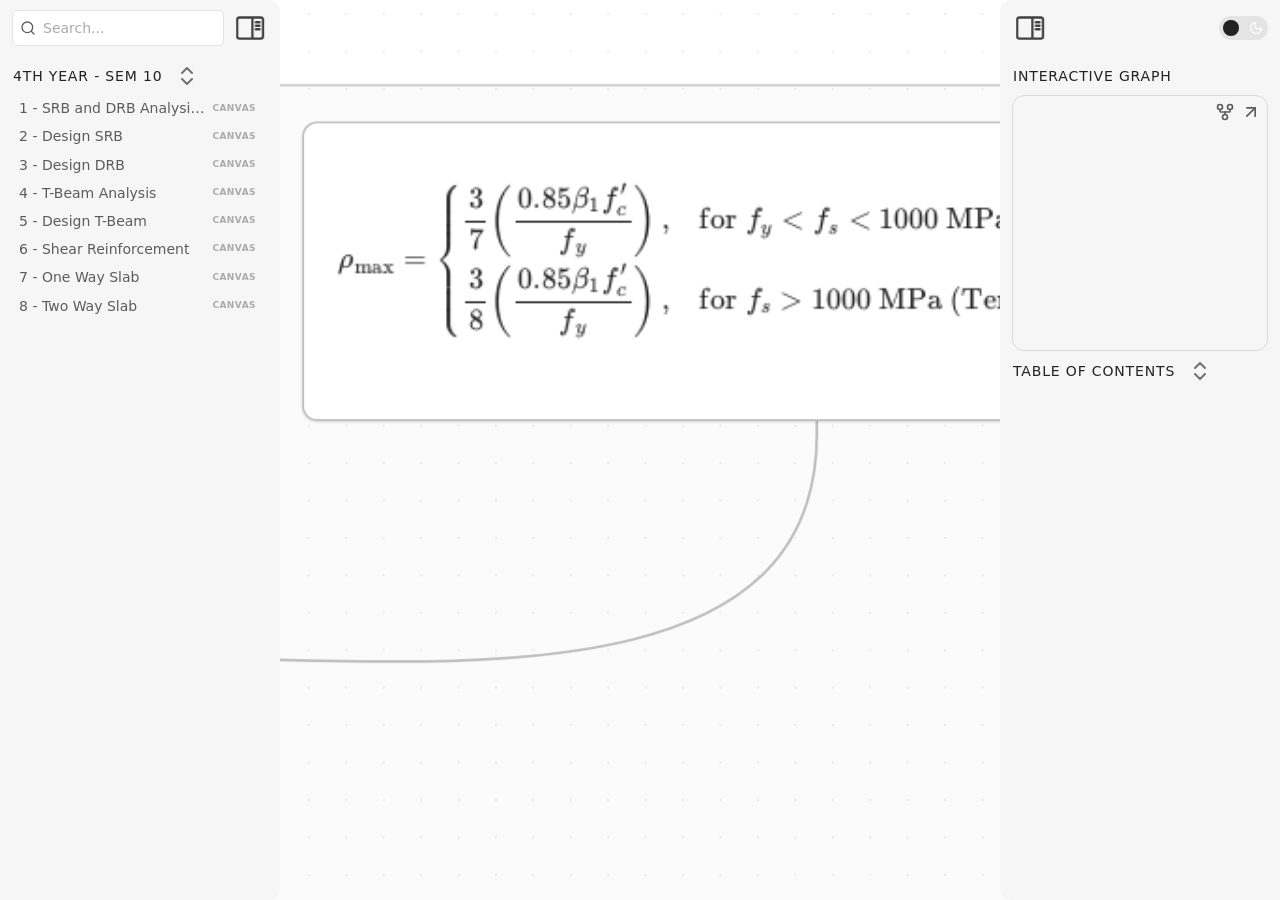
==== 1-srb-and-drb-analysis-flowchart.html @ 8697eff2 "Add files via upload" ====
<!DOCTYPE html> <html lang="en"><head>
<title>1 - SRB and DRB Analysis Flowchart</title>
<base href=".">
<meta name="pathname" content="1-srb-and-drb-analysis-flowchart.html">
<meta name="description" content="4th year - Sem 10 - 1 - SRB and DRB Analysis Flowchart">
<meta property="og:title" content="1 - SRB and DRB Analysis Flowchart">
<meta property="og:description" content="4th year - Sem 10 - 1 - SRB and DRB Analysis Flowchart">
<meta property="og:type" content="website">
<meta property="og:url" content="1-srb-and-drb-analysis-flowchart.html">
<meta property="og:image" content="undefined">
<meta charset="UTF-8"><meta property="og:site_name" content="4th year - Sem 10"><meta name="viewport" content="width=device-width, initial-scale=1.0, user-scalable=yes, minimum-scale=1.0, maximum-scale=5.0"><link rel="alternate" type="application/rss+xml" title="RSS Feed" href="site-lib/rss.xml"><script async="" id="webpage-script" src="site-lib/scripts/webpage.js" onload="this.onload=null;this.setAttribute(&quot;loaded&quot;, &quot;true&quot;)"></script><script async="" id="graph-wasm-script" src="site-lib/scripts/graph-wasm.js" onload="this.onload=null;this.setAttribute(&quot;loaded&quot;, &quot;true&quot;)"></script><script async="" id="graph-render-worker-script" src="site-lib/scripts/graph-render-worker.js" onload="this.onload=null;this.setAttribute(&quot;loaded&quot;, &quot;true&quot;)"></script><link rel="icon" href="site-lib/media/favicon.png"><link rel="preload" href="site-lib/styles/snippets.css" as="style" onload="this.onload=null;this.rel='stylesheet'"><noscript><link rel="stylesheet" href="site-lib/styles/snippets.css"></noscript><link rel="stylesheet" href="site-lib/styles/obsidian.css"><link rel="preload" href="site-lib/styles/global-variable-styles.css" as="style" onload="this.onload=null;this.rel='stylesheet'"><noscript><link rel="stylesheet" href="site-lib/styles/global-variable-styles.css"></noscript><link rel="preload" href="site-lib/styles/main-styles.css" as="style" onload="this.onload=null;this.rel='stylesheet'"><noscript><link rel="stylesheet" href="site-lib/styles/main-styles.css"></noscript><style>body{--line-width:40em;--line-width-adaptive:40em;--file-line-width:40em;--sidebar-width:min(20em, 80vw);--collapse-arrow-size:11px;--tree-vertical-spacing:1.3em;--sidebar-margin:12px}:root{background-color:#202124}.sidebar{height:100%;font-size:14px;z-index:10;min-width:calc(var(--sidebar-width) + var(--divider-width-hover));max-width:calc(var(--sidebar-width) + var(--divider-width-hover));position:relative;overflow:hidden;overflow:clip;transition:min-width ease-in-out,max-width ease-in-out;transition-duration:.2s;contain:size}#left-sidebar{left:0}#right-sidebar{right:0}.sidebar.is-collapsed{min-width:0;max-width:0}.sidebar.floating{position:absolute}.sidebar .leaf-content{height:100%;min-width:calc(var(--sidebar-width) - var(--divider-width-hover));top:0;padding:var(--sidebar-margin);padding-top:4em;line-height:var(--line-height-tight);background-color:var(--background-secondary);transition:background-color,border-right,border-left,box-shadow;transition-duration:var(--color-fade-speed);transition-timing-function:ease-in-out;position:absolute;display:flex;flex-direction:column}.sidebar:not(.is-collapsed) .leaf-content{min-width:calc(max(100%,var(--sidebar-width)) - 3px);max-width:calc(max(100%,var(--sidebar-width)) - 3px)}#left-sidebar-content{left:0;border-top-right-radius:var(--radius-l);border-bottom-right-radius:var(--radius-l)}#right-sidebar-content{right:0;border-top-left-radius:var(--radius-l);border-bottom-left-radius:var(--radius-l)}.sidebar #left-sidebar-content,.sidebar #right-sidebar-content{contain:none!important;container-type:normal!important;animation:none!important}.sidebar:has(.leaf-content:empty):has(.topbar-content:empty){display:none}.sidebar-topbar{height:calc(2.3em + 2 * var(--sidebar-margin));width:var(--sidebar-width);padding:var(--sidebar-margin);z-index:1;position:fixed;display:flex;align-items:center;transition:width ease-in-out;transition-duration:inherit}.sidebar.is-collapsed .sidebar-topbar{width:calc(2.3em + var(--sidebar-margin) * 2)}.sidebar .sidebar-topbar.is-collapsed{width:0}#left-sidebar .sidebar-topbar{left:0;flex-direction:row;border-top-right-radius:var(--radius-l)}#right-sidebar .sidebar-topbar{right:0;flex-direction:row-reverse;border-top-left-radius:var(--radius-l)}#left-sidebar .topbar-content{margin-right:calc(2.3em + var(--sidebar-margin));flex-direction:row}#right-sidebar .topbar-content{margin-left:calc(2.3em + var(--sidebar-margin));flex-direction:row-reverse}.topbar-content{overflow:hidden visible;overflow:clip visible;width:100%;height:100%;display:flex;align-items:center;transition:inherit}.sidebar.is-collapsed .topbar-content{width:0;transition:inherit}.clickable-icon.sidebar-collapse-icon{background-color:transparent;color:var(--icon-color-focused);padding:2px!important;margin:0!important;height:100%!important;width:2.3em!important;margin-inline:0.14em!important;position:absolute}#left-sidebar .clickable-icon.sidebar-collapse-icon{transform:rotateY(180deg);right:var(--sidebar-margin)}#right-sidebar .clickable-icon.sidebar-collapse-icon{transform:rotateY(180deg);left:var(--sidebar-margin)}.clickable-icon.sidebar-collapse-icon svg.svg-icon{width:100%;height:100%}.feature-title{margin-left:1px;text-transform:uppercase;letter-spacing:.06em;margin-top:.75em;margin-bottom:.75em}.feature-header{display:flex;align-items:center;padding-top:0;font-size:1em;padding-left:0}body.floating-sidebars .sidebar{position:absolute}body{transition:background-color var(--color-fade-speed) ease-in-out}#navbar:not(:empty){display:flex;align-items:center;justify-content:space-between;padding:.5em 1em;width:100%}#main{display:flex;flex-direction:column;height:100%;width:100%;align-items:stretch;justify-content:center}#main-horizontal{display:flex;flex-direction:row;flex-grow:1;width:100%;align-items:stretch;justify-content:center}#center-content{flex-basis:100%;max-width:100%;width:100%;height:100%;display:flex;flex-direction:column;align-items:center;transition:opacity .2s ease-in-out;contain:inline-size}.hide{opacity:0!important;transition:opacity .2s ease-in-out;pointer-events:none}#center-content>.obsidian-document{padding-left:2em;padding-right:1em;margin-bottom:0;width:100%;width:-webkit-fill-available;width:-moz-available;width:fill-available;transition:background-color var(--color-fade-speed) ease-in-out;border-top-right-radius:var(--window-radius,var(--radius-m));border-top-left-radius:var(--window-radius,var(--radius-m));overflow-x:hidden!important;overflow-y:auto!important;display:flex!important;flex-direction:column!important;align-items:center!important;contain:inline-size}body #center-content>.obsidian-document>.markdown-preview-sizer{padding-bottom:80vh;width:100%;max-width:var(--line-width);flex-basis:var(--line-width);transition:background-color var(--color-fade-speed) ease-in-out;contain:inline-size}#center-content>.obsidian-document>div{width:100%!important;transition:background-color var(--color-fade-speed) ease-in-out;contain:inline-size}#center-content>.obsidian-document:not([data-type=markdown]).embed{display:flex;padding:1em;height:100%;width:100%;align-items:center;justify-content:center}#center-content>.obsidian-document:not([data-type=markdown]).embed>*{max-width:100%;max-height:100%;object-fit:contain}:not(h1,h2,h3,h4,h5,h6,li):has(> :is(.math,table)){overflow-x:auto!important}#center-content>.obsidian-document:not([data-type=markdown]){overflow-x:auto;contain:content;padding:0;margin:0;height:100%}.obsidian-document[data-type=attachment]{display:flex;flex-direction:column;align-items:center;justify-content:center;height:100%;width:100%}.obsidian-document[data-type=attachment]>*{outline:0;border:none;box-shadow:none}.obsidian-document[data-type=attachment] :is(img){max-width:90%;max-height:90%;object-fit:contain}.obsidian-document[data-type=attachment]>:is(audio){width:100%;max-width:min(90%,var(--line-width))}.obsidian-document[data-type=attachment]>:is(embed,iframe,video){width:100%;height:100%;max-width:100%;max-height:100%;object-fit:contain}.canvas-wrapper>:is(.header,.footer){z-index:100;position:absolute;display:flex;justify-content:center;flex-direction:column;width:100%;align-items:center}.scroll-highlight{position:absolute;width:100%;height:100%;pointer-events:none;z-index:1000;background-color:hsla(var(--color-accent-hsl),.25);opacity:0;padding:1em;inset:50%;translate:-50% -50%;border-radius:var(--radius-s)}</style><script defer="">async function loadIncludes(){let e=document.querySelectorAll("link[itemprop='include']");for(const t of e){let e=t.getAttribute("href");try{let o="";if(e.startsWith("https:")||e.startsWith("http:")||"file:"!=window.location.protocol){const n=await fetch(e);if(!n.ok){console.log("Could not include file: "+e),t?.remove();continue}o=await n.text()}else{const t=document.getElementById(btoa(encodeURI(e)));if(t){const e=JSON.parse(decodeURI(atob(t.getAttribute("value")??"")));o=e?.data??""}}let n=document.createRange().createContextualFragment(o);t.before(n),t.remove(),console.log("Included text: "+o),console.log("Included file: "+e)}catch(o){t?.remove(),console.log("Could not include file: "+e,o);continue}}}document.addEventListener("DOMContentLoaded",(()=>{loadIncludes()}));let isFileProtocol="file:"==location.protocol;function waitLoadScripts(e,t){let o=e.map((e=>document.getElementById(e+"-script")));!function e(n){let l=o[n],c=n+1;l?(l&&"true"!=l.getAttribute("loaded")||n<o.length&&e(c),n<o.length&&l.addEventListener("load",(()=>e(c)))):n<o.length?e(c):t()}(0)}</script></head><body class="publish css-settings-manager styled-scrollbars show-inline-title show-ribbon is-focused"><script defer="">let theme=localStorage.getItem("theme")||(window.matchMedia("(prefers-color-scheme: dark)").matches?"dark":"light");"dark"==theme?(document.body.classList.add("theme-dark"),document.body.classList.remove("theme-light")):(document.body.classList.add("theme-light"),document.body.classList.remove("theme-dark")),window.innerWidth<480?document.body.classList.add("is-phone"):window.innerWidth<768?document.body.classList.add("is-tablet"):window.innerWidth<1024?document.body.classList.add("is-small-screen"):document.body.classList.add("is-large-screen")</script><div class="parsed-feature-container" style="display: contents;"><link itemprop="include" href="site-lib/html/custom-head-content-content.html"></div><div id="main"><div id="navbar"></div><div id="main-horizontal"><div id="left-content" class="leaf" style="--sidebar-width: var(--sidebar-width-left);"><div id="left-sidebar" class="sidebar"><div class="sidebar-handle"></div><div class="sidebar-topbar"><div class="topbar-content"><div id="search-container"><div id="search-wrapper"><input enterkeyhint="search" type="search" spellcheck="false" placeholder="Search..."><div aria-label="Clear search" id="search-clear-button"></div></div></div></div><div class="clickable-icon sidebar-collapse-icon"><svg xmlns="http://www.w3.org/2000/svg" width="100%" height="100%" viewBox="0 0 24 24" fill="none" stroke="currentColor" stroke-width="3" stroke-linecap="round" stroke-linejoin="round" class="svg-icon"><path d="M21 3H3C1.89543 3 1 3.89543 1 5V19C1 20.1046 1.89543 21 3 21H21C22.1046 21 23 20.1046 23 19V5C23 3.89543 22.1046 3 21 3Z"></path><path d="M10 4V20"></path><path d="M4 7H7"></path><path d="M4 10H7"></path><path d="M4 13H7"></path></svg></div></div><div class="sidebar-content-wrapper"><div id="left-sidebar-content" class="leaf-content"><link itemprop="include" href="site-lib/html/file-tree-content.html"></div></div><script defer="">let ls = document.querySelector("#left-sidebar"); ls.classList.toggle("is-collapsed", window.innerWidth < 768); ls.style.setProperty("--sidebar-width", localStorage.getItem("sidebar-left-width"));</script></div></div><div id="center-content" class="leaf"><div class="view-content obsidian-document" data-type="canvas"><style id="MJX-CHTML-styles">mjx-container[overflow=scroll][display]{overflow:auto clip;min-width:initial!important}mjx-container[overflow=truncate][display]{overflow:hidden clip;min-width:initial!important}mjx-container[display]{display:block;text-align:center;justify-content:center;margin:.7em 0;padding:.3em 2px}mjx-container[display][width=full]{display:flex}mjx-container[justify=left]{text-align:left;justify-content:left}mjx-container[justify=right]{text-align:right;justify-content:right}mjx-container[jax=CHTML]{white-space:nowrap}mjx-mi>mjx-c,mjx-mn>mjx-c,mjx-mo>mjx-c,mjx-ms>mjx-c,mjx-mtext>mjx-c{clip-path:polygon(-1em -2px,calc(100% + 1em) -2px,calc(100% + 1em) calc(100% + 2px),-1em calc(100% + 2px)) padding-box}mjx-stretchy-h{clip-path:polygon(0px -2px,100% -2px,100% calc(100% + 2px),0px calc(100% + 2px)) padding-box;display:inline-block}mjx-stretchy-v{clip-path:polygon(-2px 0px,calc(100% + 2px) 0px,calc(100% + 2px) 100%,-2px 100%) padding-box;display:inline-block;text-align:center}mjx-container [space="1"]{margin-left:.111em}mjx-container [space="2"]{margin-left:.167em}mjx-container [space="3"]{margin-left:.222em}mjx-container [space="4"]{margin-left:.278em}mjx-container [space="5"]{margin-left:.333em}mjx-container [rspace="1"]{margin-right:.111em}mjx-container [rspace="2"]{margin-right:.167em}mjx-container [rspace="3"]{margin-right:.222em}mjx-container [rspace="4"]{margin-right:.278em}mjx-container [rspace="5"]{margin-right:.333em}mjx-container [size="s"]{font-size:70.7%}mjx-container [size=ss]{font-size:50%}mjx-container [size=Tn]{font-size:60%}mjx-container [size=sm]{font-size:85%}mjx-container [size=lg]{font-size:120%}mjx-container [size=Lg]{font-size:144%}mjx-container [size=LG]{font-size:173%}mjx-container [size=hg]{font-size:207%}mjx-container [size=HG]{font-size:249%}mjx-container [width=full]{width:100%}mjx-box{display:inline-block}mjx-block{display:block}mjx-itable{display:inline-table}mjx-row{display:table-row}mjx-row>mjx-base,mjx-row>mjx-cell,mjx-row>mjx-den,mjx-row>mjx-over,mjx-row>mjx-under{display:table-cell}mjx-container [inline-breaks]{display:inline}mjx-container .mjx-selected{outline:black solid 2px}@media (prefers-color-scheme:dark){mjx-container .mjx-selected{outline:rgb(200,200,200) solid 2px}}mjx-mtext{display:inline-block;text-align:left}mjx-mstyle{display:inline-block}mjx-merror{display:inline-block;color:red;background-color:#ff0}mjx-mphantom{visibility:hidden}mjx-container[has-speech=true]{position:relative;cursor:default}mjx-speech{position:absolute;z-index:-1;inset:0px}mjx-speech:focus{outline:0}mjx-container a[data-mjx-href]{color:linktext;cursor:pointer}mjx-container a[data-mjx-href].mjx-visited{color:visitedtext}mjx-container>mjx-help{display:none;position:absolute;top:-.3em;right:-.5em;width:.6em;height:.6em;cursor:pointer}mjx-container[display=true]>mjx-help{position:sticky;bottom:100%;left:0;margin:-.3em -.5em 0 -.1em;right:0;top:initial}mjx-help>svg{stroke:black;width:100%;height:100%}mjx-help>svg>circle{stroke-width:1.5px;cx:9px;cy:9px;r:9px;fill:white}mjx-help>svg>circle:nth-child(2){fill:var(--mjx-bg1-color);r:7px}mjx-help>svg>line{stroke-width:2.5px;stroke-linecap:round}mjx-help:hover>svg>circle:nth-child(2){fill:white}mjx-container.mjx-explorer-active>mjx-help{display:inline-flex;align-items:center}@media (prefers-color-scheme:dark){mjx-help>svg{stroke:rgb(224,224,224)}mjx-help>svg>circle{fill:rgb(64,64,64)}mjx-help>svg>circle:nth-child(2){fill:rgba(132,132,255,0.3)}mjx-help:hover>svg>circle:nth-child(2){stroke:rgb(170,170,170);fill:rgb(64,64,64)}}mjx-math{display:inline-block;text-align:left;line-height:0;text-indent:0;font-style:normal;font-weight:400;font-size:100%;font-size-adjust:none;letter-spacing:normal;overflow-wrap:normal;word-spacing:normal;direction:ltr;padding:1px 0}mjx-container[jax=CHTML][display=true] mjx-math{padding:0}mjx-math[breakable]{display:inline}mjx-container[jax=CHTML] mjx-break{white-space:normal;line-height:0;clip-path:rect(0px 0px 0px 0px);font-family:MJX-BRK!important}mjx-break[size="0"]{letter-spacing:-.999em}mjx-break[size="1"]{letter-spacing:-.889em}mjx-break[size="2"]{letter-spacing:-.833em}mjx-break[size="3"]{letter-spacing:-.778em}mjx-break[size="4"]{letter-spacing:-.722em}mjx-break[size="5"]{letter-spacing:-.667em}mjx-mi{display:inline-block;text-align:left}mjx-c{display:inline-block;width:0;text-align:right}mjx-utext{display:inline-block;padding:.75em 0 .2em}mjx-mo{display:inline-block;text-align:left}mjx-stretchy-h>mjx-beg,mjx-stretchy-h>mjx-end,mjx-stretchy-h>mjx-ext,mjx-stretchy-h>mjx-mid{display:inline-block;width:0;text-align:right}mjx-stretchy-h>mjx-ext{clip-path:polygon(0px -1em,100% -1em,100% calc(100% + 1em),0px calc(100% + 1em)) padding-box;width:100%;border:0 solid transparent;box-sizing:border-box;text-align:left}mjx-stretchy-v>mjx-beg,mjx-stretchy-v>mjx-end,mjx-stretchy-v>mjx-ext,mjx-stretchy-v>mjx-mid{display:block;height:0;margin:0 auto}mjx-stretchy-v>mjx-ext>mjx-spacer{display:block}mjx-stretchy-v>mjx-ext{clip-path:polygon(-1em 0px,calc(100% + 1em) 0px,calc(100% + 1em) 100%,-1em 100%) padding-box;height:100%;border:.1px solid transparent;box-sizing:border-box;white-space:pre}mjx-mark{display:inline-block;height:0}mjx-mn{display:inline-block;text-align:left}mjx-msubsup{display:inline-block;text-align:left}mjx-script{display:inline-block;padding-right:.05em;padding-left:.033em}mjx-script>mjx-spacer{display:block}mjx-msub{display:inline-block;text-align:left}mjx-container[jax=CHTML]>mjx-math.TEX-N[breakable]>*{font-family:MJX-TEX-ZERO,MJX-TEX-N}.TEX-N{font-family:MJX-TEX-ZERO,MJX-TEX-N}.TEX-B{font-family:MJX-TEX-ZERO,MJX-TEX-B}.TEX-I{font-family:MJX-TEX-ZERO,MJX-TEX-I}.TEX-BI{font-family:MJX-TEX-ZERO,MJX-TEX-BI}.TEX-F{font-family:MJX-TEX-ZERO,MJX-TEX-F}.TEX-FB{font-family:MJX-TEX-ZERO,MJX-TEX-FB}.TEX-SS{font-family:MJX-TEX-ZERO,MJX-TEX-SS}.TEX-SSB{font-family:MJX-TEX-ZERO,MJX-TEX-SSB}.TEX-SSI{font-family:MJX-TEX-ZERO,MJX-TEX-SSI}.TEX-M{font-family:MJX-TEX-ZERO,MJX-TEX-M}.TEX-SO{font-family:MJX-TEX-ZERO,MJX-TEX-SO}.TEX-LO{font-family:MJX-TEX-ZERO,MJX-TEX-LO}.TEX-C{font-family:MJX-TEX-ZERO,MJX-TEX-C}.TEX-CB{font-family:MJX-TEX-ZERO,MJX-TEX-CB}.TEX-OS{font-family:MJX-TEX-ZERO,MJX-TEX-OS}.TEX-OB{font-family:MJX-TEX-ZERO,MJX-TEX-OB}.TEX-MI{font-family:MJX-TEX-ZERO,MJX-TEX-MI}.TEX-V{font-family:MJX-TEX-ZERO,MJX-TEX-V}.TEX-S3{font-family:MJX-TEX-ZERO,MJX-TEX-S3}.TEX-S4{font-family:MJX-TEX-ZERO,MJX-TEX-S4}.MHC-M{font-family:MJX-TEX-ZERO,MJX-MHC-M}.MHC-N{font-family:MJX-TEX-ZERO,MJX-MHC-N}@font-face{font-family:MJX-MHC-M;src:url("site-lib/fonts/mjx-mhc-m.woff2") format("woff2")}@font-face{font-family:MJX-MHC-N;src:url("site-lib/fonts/mjx-mhc-n.woff2") format("woff2")}@font-face{font-family:MJX-TEX-ZERO;src:url("site-lib/fonts/mjx-tex-zero.woff2") format("woff2")}@font-face{font-family:MJX-BRK;src:url("site-lib/fonts/mjx-tex-brk.woff2") format("woff2")}@font-face{font-family:MJX-TEX-N;src:url("site-lib/fonts/mjx-tex-n.woff2") format("woff2")}@font-face{font-family:MJX-TEX-B;src:url("site-lib/fonts/mjx-tex-b.woff2") format("woff2")}@font-face{font-family:MJX-TEX-I;src:url("site-lib/fonts/mjx-tex-i.woff2") format("woff2")}@font-face{font-family:MJX-TEX-BI;src:url("site-lib/fonts/mjx-tex-bi.woff2") format("woff2")}@font-face{font-family:MJX-TEX-F;src:url("site-lib/fonts/mjx-tex-f.woff2") format("woff2")}@font-face{font-family:MJX-TEX-FB;src:url("site-lib/fonts/mjx-tex-fb.woff2") format("woff2")}@font-face{font-family:MJX-TEX-SS;src:url("site-lib/fonts/mjx-tex-ss.woff2") format("woff2")}@font-face{font-family:MJX-TEX-SSB;src:url("site-lib/fonts/mjx-tex-ssb.woff2") format("woff2")}@font-face{font-family:MJX-TEX-SSI;src:url("site-lib/fonts/mjx-tex-ssi.woff2") format("woff2")}@font-face{font-family:MJX-TEX-M;src:url("site-lib/fonts/mjx-tex-m.woff2") format("woff2")}@font-face{font-family:MJX-TEX-SO;src:url("site-lib/fonts/mjx-tex-so.woff2") format("woff2")}@font-face{font-family:MJX-TEX-LO;src:url("site-lib/fonts/mjx-tex-lo.woff2") format("woff2")}@font-face{font-family:MJX-TEX-C;src:url("site-lib/fonts/mjx-tex-c.woff2") format("woff2")}@font-face{font-family:MJX-TEX-CB;src:url("site-lib/fonts/mjx-tex-cb.woff2") format("woff2")}@font-face{font-family:MJX-TEX-OS;src:url("site-lib/fonts/mjx-tex-os.woff2") format("woff2")}@font-face{font-family:MJX-TEX-OB;src:url("site-lib/fonts/mjx-tex-ob.woff2") format("woff2")}@font-face{font-family:MJX-TEX-MI;src:url("site-lib/fonts/mjx-tex-mi.woff2") format("woff2")}@font-face{font-family:MJX-TEX-V;src:url("site-lib/fonts/mjx-tex-v.woff2") format("woff2")}@font-face{font-family:MJX-TEX-S3;src:url("site-lib/fonts/mjx-tex-s3.woff2") format("woff2")}@font-face{font-family:MJX-TEX-S4;src:url("site-lib/fonts/mjx-tex-s4.woff2") format("woff2")}mjx-c.mjx-c1D44E{padding:.441em .529em .01em 0}mjx-c.mjx-c3D{padding:.367em .778em 0 0}mjx-c.mjx-c34{padding:.677em .5em 0 0}mjx-c.mjx-c2E{padding:.12em .278em 0 0}mjx-c.mjx-c35{padding:.666em .5em .022em 0}mjx-c.mjx-cA0{padding:0 .25em 0 0}mjx-c.mjx-c6D{padding:.442em .833em 0 0}mjx-c.mjx-c1D44F{padding:.694em .429em .011em 0}mjx-c.mjx-c36{padding:.666em .5em .022em 0}mjx-c.mjx-c39{padding:.666em .5em .022em 0}mjx-c.mjx-c210E{padding:.694em .576em .011em 0}mjx-c.mjx-c31{padding:.666em .5em 0 0}mjx-c.mjx-c32{padding:.666em .5em 0 0}mjx-c.mjx-c1D453{padding:.705em .55em .205em 0}mjx-c.mjx-c2032{padding:.56em .275em 0 0}mjx-c.mjx-c1D450{padding:.442em .433em .011em 0}mjx-c.mjx-c30{padding:.666em .5em .022em 0}mjx-c.mjx-c4D{padding:.683em .917em 0 0}mjx-c.mjx-c50{padding:.683em .681em 0 0}mjx-c.mjx-c61{padding:.448em .5em .011em 0}mjx-c.mjx-c1D466{padding:.442em .496em .205em 0}mjx-c.mjx-c33{padding:.665em .5em .022em 0}mjx-c.mjx-c1D451{padding:.694em .523em .01em 0}mjx-c.mjx-c1D437{padding:.683em .828em 0 0}mjx-c.mjx-c1D43F{padding:.683em .681em 0 0}mjx-c.mjx-c38{padding:.666em .5em .022em 0}mjx-c.mjx-c6B{padding:.694em .528em 0 0}mjx-mfrac{display:inline-block;text-align:left}mjx-frac{display:inline-block;vertical-align:.17em;padding:0 .22em}mjx-frac[type="d"]{vertical-align:.04em}mjx-frac[delims]{padding:0 .1em}mjx-frac[atop]{padding:0 .12em}mjx-frac[atop][delims]{padding:0}mjx-dtable{display:inline-table;width:100%}mjx-dtable>mjx-line,mjx-dtable>mjx-row{font-size:2000%}mjx-dbox{display:block;font-size:5%}mjx-num{display:block;text-align:center}mjx-den{display:block;text-align:center}mjx-mfrac[bevelled]>mjx-num{display:inline-block}mjx-mfrac[bevelled]>mjx-den{display:inline-block}mjx-den[align=right],mjx-num[align=right]{text-align:right}mjx-den[align=left],mjx-num[align=left]{text-align:left}mjx-nstrut{display:inline-block;height:.054em;width:0;vertical-align:-.054em}mjx-nstrut[type="d"]{height:.217em;vertical-align:-.217em}mjx-dstrut{display:inline-block;height:.505em;width:0}mjx-dstrut[type="d"]{height:.726em}mjx-line{display:block;box-sizing:border-box;min-height:1px;height:.06em;border-top:.075em solid;margin:.06em -.1em;overflow:hidden}mjx-line[type="d"]{margin:.18em -.1em}mjx-texatom{display:inline-block;text-align:left}mjx-mrow{display:inline-block;text-align:left}mjx-linestack,mjx-mrow[break-top]{display:inline-table;width:100%}mjx-linestack[break-align=bottom],mjx-mrow[break-top][break-align=bottom]{display:inline-block}mjx-linestack[break-align=middle],mjx-mrow[break-top][break-align=middle]{vertical-align:middle}mjx-linestack[break-align=center],mjx-mrow[break-top][break-align=center]{vertical-align:middle}mjx-linestack[breakable]{display:inline}mjx-linestack[breakable]>mjx-linebox{display:inline}mjx-linestack[breakable]>mjx-linebox::before{white-space:pre;content:"\a "}mjx-linestack[breakable]>mjx-linebox::after{white-space:normal;content:" ";letter-spacing:-.999em;font-family:MJX-BRK}mjx-linestack[breakable]>mjx-linebox:first-of-type::before{display:none}mjx-linestack[breakable]>mjx-linebox:last-of-type::after{display:none}mjx-linebox{display:block}mjx-linebox[align=left]{text-align:left}mjx-linebox[align=center]{text-align:center}mjx-linebox[align=right]{text-align:right}mjx-linestrut{display:inline-block;height:1em;vertical-align:-.25em}mjx-mtable{display:inline-block;text-align:center;vertical-align:.25em;position:relative;box-sizing:border-box;border-spacing:0px;border-collapse:collapse}mjx-mstyle[size="s"] mjx-mtable{vertical-align:.354em}mjx-labels{position:absolute;left:0;top:0}mjx-table{display:inline-block;vertical-align:-.5ex;box-sizing:border-box}mjx-table>mjx-itable{vertical-align:middle;text-align:left;box-sizing:border-box}mjx-labels>mjx-itable{position:absolute;top:0}mjx-mtable[justify=left]{text-align:left}mjx-mtable[justify=right]{text-align:right}mjx-mtable[justify=left][side=left]{padding-right:0!important}mjx-mtable[justify=left][side=right]{padding-left:0!important}mjx-mtable[justify=right][side=left]{padding-right:0!important}mjx-mtable[justify=right][side=right]{padding-left:0!important}mjx-mtable[align]{vertical-align:baseline}mjx-mtable[align=top]>mjx-table{vertical-align:top}mjx-mtable[align=bottom]>mjx-table{vertical-align:bottom}mjx-mtable[side=right] mjx-labels{min-width:100%}mjx-mtr{display:table-row;text-align:left}mjx-mtr[rowalign=top]>mjx-mtd{vertical-align:top}mjx-mtr[rowalign=center]>mjx-mtd{vertical-align:middle}mjx-mtr[rowalign=bottom]>mjx-mtd{vertical-align:bottom}mjx-mtr[rowalign=baseline]>mjx-mtd{vertical-align:baseline}mjx-mtr[rowalign=axis]>mjx-mtd{vertical-align:.25em}mjx-mtd{display:table-cell;text-align:center;padding:.215em .4em}mjx-mtd:first-child{padding-left:0}mjx-mtd:last-child{padding-right:0}mjx-mtable>*>mjx-itable>:first-child>mjx-mtd{padding-top:0}mjx-mtable>*>mjx-itable>:last-child>mjx-mtd{padding-bottom:0}mjx-tstrut{display:inline-block;height:1em;vertical-align:-.25em}mjx-labels[align=left]>mjx-mtr>mjx-mtd{text-align:left}mjx-labels[align=right]>mjx-mtr>mjx-mtd{text-align:right}mjx-mtd[extra]{padding:0}mjx-mtd[rowalign=top]{vertical-align:top}mjx-mtd[rowalign=center]{vertical-align:middle}mjx-mtd[rowalign=bottom]{vertical-align:bottom}mjx-mtd[rowalign=baseline]{vertical-align:baseline}mjx-mtd[rowalign=axis]{vertical-align:.25em}mjx-msup{display:inline-block;text-align:left}mjx-msqrt{display:inline-block;text-align:left}mjx-root{display:inline-block;white-space:nowrap}mjx-surd{display:inline-block;vertical-align:top}mjx-sqrt{display:inline-block;padding-top:.075em}mjx-sqrt>mjx-box{border-top:.075em solid;padding-left:.03em;margin-left:-.03em}mjx-sqrt.mjx-tall>mjx-box{padding-left:.3em;margin-left:-.3em}mjx-stretchy-v.mjx-c7B>mjx-beg{width:.889em;margin:.899em auto -.899em}mjx-stretchy-v.mjx-c7B>mjx-ext>mjx-spacer{margin-top:.115em}mjx-stretchy-v.mjx-c7B>mjx-ext{width:.889em;line-height:.264em}mjx-stretchy-v.mjx-c7B>mjx-end{width:.889em;margin:-.899em auto .899em}mjx-stretchy-v.mjx-c7B>mjx-mid{width:.889em;margin:.25em auto -.25em}mjx-stretchy-v.mjx-c7B>mjx-ext:first-of-type{height:50%;border-width:.894em 0 .895em}mjx-stretchy-v.mjx-c7B>mjx-ext:last-of-type{height:50%;border-width:.895em 0 .879em}mjx-c.mjx-c1D446{padding:.705em .645em .022em 0}mjx-c.mjx-c1D434{padding:.716em .75em 0 0}mjx-c.mjx-c1D460{padding:.442em .469em .01em 0}mjx-c.mjx-c1D70B{padding:.431em .573em .011em 0}mjx-c.mjx-c78{padding:.431em .528em 0 0}mjx-c.mjx-c76{padding:.431em .528em .011em 0}mjx-c.mjx-c73{padding:.448em .394em .011em 0}mjx-c.mjx-c1D70C{padding:.442em .517em .216em 0}mjx-c.mjx-c2212{padding:.583em .778em .082em 0}mjx-c.mjx-c1D440{padding:.683em 1.051em 0 0}mjx-c.mjx-c1D462{padding:.442em .572em .011em 0}mjx-c.mjx-c1D719{padding:.694em .596em .205em 0}mjx-c.mjx-c1D445{padding:.683em .759em .021em 0}mjx-c.mjx-c22C5{padding:.31em .278em 0 0}mjx-c.mjx-c63{padding:.448em .444em .011em 0}mjx-c.mjx-c74{padding:.615em .389em .01em 0}mjx-c.mjx-c28.TEX-S3{padding:1.45em .736em .949em 0}mjx-c.mjx-c37{padding:.676em .5em .022em 0}mjx-c.mjx-c29.TEX-S3{padding:1.45em .736em .949em 0}mjx-c.mjx-c69{padding:.669em .278em 0 0}mjx-c.mjx-c6E{padding:.442em .556em 0 0}mjx-c.mjx-c2C{padding:.121em .278em .194em 0}mjx-c.mjx-c66{padding:.705em .372em 0 0}mjx-c.mjx-c3C{padding:.54em .778em .04em 0}mjx-c.mjx-c2264{padding:.636em .778em .138em 0}mjx-c.mjx-c4F{padding:.705em .778em .022em 0}mjx-c.mjx-c65{padding:.448em .444em .011em 0}mjx-c.mjx-c72{padding:.442em .392em 0 0}mjx-c.mjx-c2D{padding:.252em .333em 0 0}mjx-c.mjx-c6F{padding:.448em .5em .01em 0}mjx-c.mjx-c64{padding:.694em .556em .011em 0}mjx-c.mjx-c20{padding:0 .25em 0 0}mjx-c.mjx-c28{padding:.75em .389em .25em 0}mjx-c.mjx-c52{padding:.683em .736em .022em 0}mjx-c.mjx-c67{padding:.453em .5em .206em 0}mjx-c.mjx-c29{padding:.75em .389em .25em 0}mjx-c.mjx-c3E{padding:.54em .778em .04em 0}mjx-c.mjx-c5B.TEX-S4{padding:1.75em .583em 1.249em 0}mjx-c.mjx-c221A.TEX-S4{padding:1.75em 1.02em 1.25em 0}mjx-c.mjx-c5D.TEX-S4{padding:1.75em .583em 1.249em 0}mjx-c.mjx-c1D6FF{padding:.717em .451em .01em 0}mjx-c.mjx-c6C{padding:.694em .278em 0 0}mjx-c.mjx-c394{padding:.716em .833em 0 0}mjx-c.mjx-c1D438{padding:.68em .764em 0 0}mjx-c.mjx-c1D43C{padding:.683em .504em 0 0}mjx-c.mjx-c221A.TEX-SO{padding:.85em 1.02em .35em 0}mjx-c.mjx-c1D454{padding:.442em .48em .205em 0}mjx-c.mjx-c2B{padding:.583em .778em .082em 0}mjx-c.mjx-c1D436{padding:.705em .76em .022em 0}mjx-c.mjx-c1D44A{padding:.683em 1.048em .022em 0}mjx-c.mjx-c1D6FE{padding:.441em .543em .216em 0}mjx-c.mjx-c55{padding:.683em .75em .022em 0}mjx-c.mjx-c54{padding:.677em .722em 0 0}mjx-c.mjx-c79{padding:.431em .528em .204em 0}mjx-c.mjx-c70{padding:.442em .556em .194em 0}mjx-c.mjx-c62{padding:.694em .556em .011em 0}mjx-c.mjx-c4E{padding:.683em .75em 0 0}mjx-c.mjx-c53{padding:.705em .556em .022em 0}mjx-c.mjx-c43{padding:.705em .722em .021em 0}mjx-c.mjx-c1D45A{padding:.442em .878em .011em 0}mjx-c.mjx-c1D459{padding:.694em .298em .011em 0}mjx-c.mjx-c2234{padding:.471em .667em .082em 0}mjx-c.mjx-c1D447{padding:.677em .717em 0 0}mjx-c.mjx-c1D442{padding:.704em .763em .022em 0}mjx-c.mjx-c1D456{padding:.661em .345em .011em 0}mjx-c.mjx-c1D45B{padding:.442em .6em .011em 0}mjx-mspace{display:inline-block;text-align:left}mjx-c.mjx-c1D464{padding:.443em .716em .011em 0}mjx-c.mjx-c1D452{padding:.442em .466em .011em 0}mjx-c.mjx-cD7{padding:.491em .778em 0 0}mjx-c.mjx-c2F{padding:.75em .5em .25em 0}mjx-c.mjx-c75{padding:.442em .556em .011em 0}mjx-c.mjx-c5B{padding:.75em .278em .25em 0}mjx-c.mjx-c5D{padding:.75em .278em .25em 0}mjx-c.mjx-c2113{padding:.705em .417em .02em 0}mjx-c.mjx-c2260{padding:.716em .778em .215em 0}mjx-c.mjx-c5B.TEX-S3{padding:1.45em .528em .949em 0}mjx-c.mjx-c1D6FD{padding:.705em .573em .194em 0}mjx-c.mjx-c5D.TEX-S3{padding:1.45em .528em .949em 0}mjx-c.mjx-c49{padding:.683em .361em 0 0}mjx-c.mjx-c41{padding:.716em .75em 0 0}mjx-c.mjx-c3A{padding:.43em .278em 0 0}mjx-c.mjx-c1D461{padding:.626em .361em .011em 0}mjx-c.mjx-c1D435{padding:.683em .759em 0 0}mjx-c.mjx-c2192{padding:.511em 1em .011em 0}mjx-c.mjx-c2265{padding:.636em .778em .138em 0}mjx-c.mjx-c1D45F{padding:.442em .451em .011em 0}mjx-c.mjx-c1D45E{padding:.442em .46em .194em 0}mjx-c.mjx-c28.TEX-LO{padding:1.15em .597em .649em 0}mjx-c.mjx-c29.TEX-LO{padding:1.15em .597em .649em 0}mjx-c.mjx-c1D465{padding:.442em .572em .011em 0}mjx-c.mjx-c7B.TEX-S3{padding:1.45em .75em .949em 0}mjx-c.mjx-c1D439{padding:.68em .749em 0 0}mjx-c.mjx-c1D463{padding:.443em .485em .011em 0}mjx-c.mjx-c1D449{padding:.683em .769em .022em 0}mjx-c.mjx-c28.TEX-S4{padding:1.75em .792em 1.249em 0}mjx-c.mjx-c29.TEX-S4{padding:1.75em .792em 1.249em 0}mjx-c.mjx-c1D441{padding:.683em .888em 0 0}mjx-c.mjx-c71{padding:.442em .535em .194em 0}mjx-c.mjx-c27F9{padding:.525em 1.638em .024em 0}mjx-c.mjx-c1D402{padding:.698em .831em .011em 0}mjx-c.mjx-c1D41A{padding:.453em .559em .006em 0}mjx-c.mjx-c1D42C{padding:.453em .454em .006em 0}mjx-c.mjx-c1D41E{padding:.452em .527em .006em 0}mjx-c.mjx-c20{padding:0 .25em 0 0}mjx-c.mjx-c1D7CF{padding:.655em .575em 0 0}mjx-c.mjx-c3A.TEX-B{padding:.444em .319em 0 0}mjx-c.mjx-c1D405{padding:.68em .724em 0 0}mjx-c.mjx-c1D425{padding:.694em .319em 0 0}mjx-c.mjx-c1D413{padding:.675em .8em 0 0}mjx-c.mjx-c2D.TEX-B{padding:.278em .383em 0 0}mjx-c.mjx-c1D401{padding:.686em .818em 0 0}mjx-c.mjx-c1D426{padding:.45em .958em 0 0}mjx-c.mjx-c1D7D0{padding:.654em .575em 0 0}mjx-c.mjx-c1D42B{padding:.45em .474em 0 0}mjx-c.mjx-c1D42E{padding:.45em .639em .006em 0}mjx-c.mjx-c77{padding:.431em .722em .011em 0}mjx-c.mjx-c45{padding:.68em .681em 0 0}mjx-c.mjx-c46.TEX-MI[noic]{padding-right:.653em}mjx-c.mjx-c46.TEX-MI{padding:.68em .731em 0 0}mjx-c.mjx-c41.TEX-MI{padding:.716em .743em 0 0}mjx-c.mjx-c4C.TEX-MI[noic]{padding-right:.627em}mjx-c.mjx-c4C.TEX-MI{padding:.683em .628em 0 0}mjx-c.mjx-c53.TEX-MI[noic]{padding-right:.562em}mjx-c.mjx-c53.TEX-MI{padding:.705em .633em .022em 0}mjx-c.mjx-c45.TEX-MI[noic]{padding-right:.678em}mjx-c.mjx-c45.TEX-MI{padding:.68em .743em 0 0}mjx-c.mjx-c54.TEX-MI[noic]{padding-right:.716em}mjx-c.mjx-c54.TEX-MI{padding:.677em .817em 0 0}mjx-c.mjx-c2D.TEX-I{padding:.251em .358em 0 0}mjx-c.mjx-c42.TEX-MI[noic]{padding-right:.704em}mjx-c.mjx-c42.TEX-MI{padding:.683em .732em 0 0}mjx-c.mjx-c4D.TEX-MI[noic]{padding-right:.897em}mjx-c.mjx-c4D.TEX-MI{padding:.683em 1.01em 0 0}mjx-c.mjx-c1D427{padding:.45em .639em 0 0}mjx-c.mjx-c1D422{padding:.695em .319em 0 0}mjx-c.mjx-c1D428{padding:.452em .575em .005em 0}mjx-c.mjx-c1D412{padding:.699em .639em .013em 0}mjx-c.mjx-c1D42D{padding:.635em .447em .005em 0}mjx-c.mjx-c1D418{padding:.686em .869em 0 0}mjx-c.mjx-c1D41D{padding:.694em .639em .006em 0}mjx-c.mjx-c1D403{padding:.686em .882em 0 0}mjx-c.mjx-c1D40D{padding:.686em .9em 0 0}mjx-c.mjx-c1D429{padding:.45em .639em .194em 0}mjx-c.mjx-c1D45C{padding:.441em .485em .011em 0}mjx-mover{display:inline-block;text-align:left}mjx-mover:not([limits=false]){padding-top:.1em}mjx-mover:not([limits=false])>mjx-base,mjx-mover:not([limits=false])>mjx-over{display:block;text-align:left}mjx-c.mjx-c22{padding:.694em .5em 0 0}mjx-c.mjx-c68{padding:.694em .556em 0 0}mjx-c.mjx-cAF{padding:.59em .5em 0 0}mjx-c.mjx-c5B.TEX-LO{padding:1.15em .472em .649em 0}mjx-c.mjx-c5D.TEX-LO{padding:1.15em .472em .649em 0}</style><div class="canvas-wrapper node-insert-event" tabindex="-1" data-ignore-swipe="true" style="--zoom-multiplier: 2.1886425587564546;"><svg class="canvas-background"><pattern id="357faa8df93a31ce" patternUnits="userSpaceOnUse" x="457.6919953028672" y="312.5889682617347" width="16.700916593273966" height="16.700916593273966"><circle cx="0.7" cy="0.7" r="0.7"></circle></pattern><rect x="0" y="0" width="100%" height="100%" fill="url(#357faa8df93a31ce)"></rect></svg><div class="canvas-card-menu" style="z-index: 188;"><div class="canvas-card-menu-button mod-draggable" aria-label="Drag to add card" data-tooltip-position="top"><svg xmlns="http://www.w3.org/2000/svg" width="24" height="24" viewBox="0 0 24 24" fill="none" stroke="currentColor" stroke-width="2" stroke-linecap="round" stroke-linejoin="round" class="svg-icon lucide-sticky-note"><path d="M21 9a2.4 2.4 0 0 0-.706-1.706l-3.588-3.588A2.4 2.4 0 0 0 15 3H5a2 2 0 0 0-2 2v14a2 2 0 0 0 2 2h14a2 2 0 0 0 2-2z"></path><path d="M15 3v5a1 1 0 0 0 1 1h5"></path></svg></div><div class="canvas-card-menu-button mod-draggable" aria-label="Drag to add note from vault" data-tooltip-position="top"><svg xmlns="http://www.w3.org/2000/svg" width="24" height="24" viewBox="0 0 24 24" fill="none" stroke="currentColor" stroke-width="2" stroke-linecap="round" stroke-linejoin="round" class="svg-icon lucide-file-text"><path d="M6 22a2 2 0 0 1-2-2V4a2 2 0 0 1 2-2h8a2.4 2.4 0 0 1 1.704.706l3.588 3.588A2.4 2.4 0 0 1 20 8v12a2 2 0 0 1-2 2z"></path><path d="M14 2v5a1 1 0 0 0 1 1h5"></path><path d="M10 9H8"></path><path d="M16 13H8"></path><path d="M16 17H8"></path></svg></div><div class="canvas-card-menu-button mod-draggable" aria-label="Drag to add media from vault" data-tooltip-position="top"><svg xmlns="http://www.w3.org/2000/svg" width="24" height="24" viewBox="0 0 24 24" fill="none" stroke="currentColor" stroke-width="2" stroke-linecap="round" stroke-linejoin="round" class="svg-icon lucide-file-image"><path d="M6 22a2 2 0 0 1-2-2V4a2 2 0 0 1 2-2h8a2.4 2.4 0 0 1 1.704.706l3.588 3.588A2.4 2.4 0 0 1 20 8v12a2 2 0 0 1-2 2z"></path><path d="M14 2v5a1 1 0 0 0 1 1h5"></path><circle cx="10" cy="12" r="2"></circle><path d="m20 17-1.296-1.296a2.41 2.41 0 0 0-3.408 0L9 22"></path></svg></div></div><div class="canvas-controls" style="z-index: 188;"><div class="canvas-control-group mod-raised"><div class="canvas-control-item" aria-label="Canvas settings" data-tooltip-position="left"><svg xmlns="http://www.w3.org/2000/svg" width="24" height="24" viewBox="0 0 24 24" fill="none" stroke="currentColor" stroke-width="2" stroke-linecap="round" stroke-linejoin="round" class="svg-icon lucide-settings"><path d="M9.671 4.136a2.34 2.34 0 0 1 4.659 0 2.34 2.34 0 0 0 3.319 1.915 2.34 2.34 0 0 1 2.33 4.033 2.34 2.34 0 0 0 0 3.831 2.34 2.34 0 0 1-2.33 4.033 2.34 2.34 0 0 0-3.319 1.915 2.34 2.34 0 0 1-4.659 0 2.34 2.34 0 0 0-3.32-1.915 2.34 2.34 0 0 1-2.33-4.033 2.34 2.34 0 0 0 0-3.831A2.34 2.34 0 0 1 6.35 6.051a2.34 2.34 0 0 0 3.319-1.915"></path><circle cx="12" cy="12" r="3"></circle></svg></div></div><div class="canvas-control-group mod-raised"><div class="canvas-control-item" aria-label="Zoom in" data-tooltip-position="left"><svg xmlns="http://www.w3.org/2000/svg" width="24" height="24" viewBox="0 0 24 24" fill="none" stroke="currentColor" stroke-width="2" stroke-linecap="round" stroke-linejoin="round" class="svg-icon lucide-plus"><path d="M5 12h14"></path><path d="M12 5v14"></path></svg></div><div class="canvas-control-item" aria-label="Reset zoom" data-tooltip-position="left"><svg xmlns="http://www.w3.org/2000/svg" width="24" height="24" viewBox="0 0 24 24" fill="none" stroke="currentColor" stroke-width="2" stroke-linecap="round" stroke-linejoin="round" class="svg-icon lucide-rotate-cw"><path d="M21 12a9 9 0 1 1-9-9c2.52 0 4.93 1 6.74 2.74L21 8"></path><path d="M21 3v5h-5"></path></svg></div><div class="canvas-control-item" aria-label="Zoom to fit
(Shift + 1)" data-tooltip-position="left"><svg xmlns="http://www.w3.org/2000/svg" width="24" height="24" viewBox="0 0 24 24" fill="none" stroke="currentColor" stroke-width="2" stroke-linecap="round" stroke-linejoin="round" class="svg-icon lucide-maximize"><path d="M8 3H5a2 2 0 0 0-2 2v3"></path><path d="M21 8V5a2 2 0 0 0-2-2h-3"></path><path d="M3 16v3a2 2 0 0 0 2 2h3"></path><path d="M16 21h3a2 2 0 0 0 2-2v-3"></path></svg></div><div class="canvas-control-item" aria-label="Zoom out" data-tooltip-position="left"><svg xmlns="http://www.w3.org/2000/svg" width="24" height="24" viewBox="0 0 24 24" fill="none" stroke="currentColor" stroke-width="2" stroke-linecap="round" stroke-linejoin="round" class="svg-icon lucide-minus"><path d="M5 12h14"></path></svg></div></div><div class="canvas-control-group mod-raised"><div class="canvas-control-item is-disabled" aria-label="Undo" data-tooltip-position="left"><svg xmlns="http://www.w3.org/2000/svg" width="24" height="24" viewBox="0 0 24 24" fill="none" stroke="currentColor" stroke-width="2" stroke-linecap="round" stroke-linejoin="round" class="svg-icon lucide-undo-2"><path d="M9 14 4 9l5-5"></path><path d="M4 9h10.5a5.5 5.5 0 0 1 5.5 5.5a5.5 5.5 0 0 1-5.5 5.5H11"></path></svg></div><div class="canvas-control-item is-disabled" aria-label="Redo" data-tooltip-position="left"><svg xmlns="http://www.w3.org/2000/svg" width="24" height="24" viewBox="0 0 24 24" fill="none" stroke="currentColor" stroke-width="2" stroke-linecap="round" stroke-linejoin="round" class="svg-icon lucide-redo-2"><path d="m15 14 5-5-5-5"></path><path d="M20 9H9.5A5.5 5.5 0 0 0 4 14.5A5.5 5.5 0 0 0 9.5 20H13"></path></svg></div></div><div class="canvas-control-group mod-raised"><div class="canvas-control-item" aria-label="Canvas help" data-tooltip-position="left"><svg xmlns="http://www.w3.org/2000/svg" width="24" height="24" viewBox="0 0 24 24" fill="none" stroke="currentColor" stroke-width="2" stroke-linecap="round" stroke-linejoin="round" class="svg-icon lucide-help-circle"><circle cx="12" cy="12" r="10"></circle><path d="M9.09 9a3 3 0 0 1 5.83 1c0 2-3 3-3 3"></path><path d="M12 17h.01"></path></svg></div></div></div><div class="canvas" style="transform: translate(455.5px, 320px) scale(0.208761) translate(250.5px, -835.5px);"><svg class="canvas-edges"></svg><svg class="canvas-edges"></svg><svg class="canvas-edges"></svg><svg class="canvas-edges"></svg><svg class="canvas-edges"></svg><svg class="canvas-edges"></svg><svg class="canvas-edges"></svg><svg class="canvas-edges"></svg><svg class="canvas-edges"></svg><svg class="canvas-edges"></svg><svg class="canvas-edges"></svg><svg class="canvas-edges"></svg><svg class="canvas-edges"></svg><svg class="canvas-edges"></svg><svg class="canvas-edges"><g><path class="canvas-interaction-path" d="M-665 -175 L-665 -168 M-665,-168 C-665,-98 -605,-129 -605,-59"></path><path class="canvas-display-path" d="M-665 -175 L-665 -168 M-665,-168 C-665,-98 -605,-129 -605,-59"></path></g><g><path class="canvas-interaction-path" d="M-605 105 L-605 112 M-605,112 C-605,182 -605,103 -605,173"></path><path class="canvas-display-path" d="M-605 105 L-605 112 M-605,112 C-605,182 -605,103 -605,173"></path></g><g><path class="canvas-interaction-path" d="M-605 414 L-605 421 M-605,421 C-605,491 -605,393 -605,463"></path><path class="canvas-display-path" d="M-605 414 L-605 421 M-605,421 C-605,491 -605,393 -605,463"></path></g><g><path class="canvas-interaction-path" d="M-499.5 -458 L-499.5 -451 M-499.5,-451 C-499.5,-381 -500,-457 -500,-387"></path><path class="canvas-display-path" d="M-499.5 -458 L-499.5 -451 M-499.5,-451 C-499.5,-381 -500,-457 -500,-387"></path></g><g><path class="canvas-interaction-path" d="M-631 820 L-631 827 M-631,827 C-631,897 -630.5,828 -630.5,898"></path><path class="canvas-display-path" d="M-631 820 L-631 827 M-631,827 C-631,897 -630.5,828 -630.5,898"></path></g><g><path class="canvas-interaction-path" d="M-156 820 L-156 827 M-156,827 C-156,977 -376,946 -526,946"></path><path class="canvas-display-path" d="M-156 820 L-156 827 M-156,827 C-156,977 -376,946 -526,946"></path></g><g><path class="canvas-interaction-path" d="M-630.5 987 L-630.5 994 M-630.5,994 C-630.5,1089.9899083237399 -799,990.01009167626 -799,1086"></path><path class="canvas-display-path" d="M-630.5 987 L-630.5 994 M-630.5,994 C-630.5,1089.9899083237399 -799,990.01009167626 -799,1086"></path></g><g><path class="canvas-interaction-path" d="M-630.5 987 L-630.5 994 M-630.5,994 C-630.5,1094.4069843188213 -452,985.5930156811788 -452,1086"></path><path class="canvas-display-path" d="M-630.5 987 L-630.5 994 M-630.5,994 C-630.5,1094.4069843188213 -452,985.5930156811788 -452,1086"></path></g><g><path class="canvas-interaction-path" d="M-975.5 820 L-975.5 827 M-975.5,827 C-975.5,961.165243263671 -869.165243263671,946 -735,946"></path><path class="canvas-display-path" d="M-975.5 820 L-975.5 827 M-975.5,827 C-975.5,961.165243263671 -869.165243263671,946 -735,946"></path></g><g><path class="canvas-interaction-path" d="M-1101 1566 L-1101 1573 M-1101,1573 C-1101,1690.692661198564 -898.5,1575.307338801436 -898.5,1693"></path><path class="canvas-display-path" d="M-1101 1566 L-1101 1573 M-1101,1573 C-1101,1690.692661198564 -898.5,1575.307338801436 -898.5,1693"></path></g><g><path class="canvas-interaction-path" d="M-664 1566 L-664 1573 M-664,1573 C-664,1704.7101457747276 -898.5,1561.2898542252724 -898.5,1693"></path><path class="canvas-display-path" d="M-664 1566 L-664 1573 M-664,1573 C-664,1704.7101457747276 -898.5,1561.2898542252724 -898.5,1693"></path></g><g><path class="canvas-interaction-path" d="M-500.5 1222 L-500.5 1229 M-500.5,1229 C-500.5,1379 -944,1243 -944,1393"></path><path class="canvas-display-path" d="M-500.5 1222 L-500.5 1229 M-500.5,1229 C-500.5,1379 -944,1243 -944,1393"></path></g><g><path class="canvas-interaction-path" d="M-500 560 L-500 567 M-500,567 C-500,637 -500.5,563 -500.5,633"></path><path class="canvas-display-path" d="M-500 560 L-500 567 M-500,567 C-500,637 -500.5,563 -500.5,633"></path></g><g><path class="canvas-interaction-path" d="M34 1671 L34 1678 M34,1678 C34,1748 34,1653 34,1723"></path><path class="canvas-display-path" d="M34 1671 L34 1678 M34,1678 C34,1748 34,1653 34,1723"></path></g><g><path class="canvas-interaction-path" d="M-137 1840 L-144 1840 M-144,1840 C-214,1840 -237,1822 -237,1752"></path><path class="canvas-display-path" d="M-137 1840 L-144 1840 M-144,1840 C-214,1840 -237,1822 -237,1752"></path></g><g><path class="canvas-interaction-path" d="M-237 1636 L-237 1629 M-237,1629 C-237,1559 -204,1540.5 -134,1540.5"></path><path class="canvas-display-path" d="M-237 1636 L-237 1629 M-237,1629 C-237,1559 -204,1540.5 -134,1540.5"></path></g><g><path class="canvas-interaction-path" d="M352.5 1947 L352.5 1954 M352.5,1954 C352.5,2104 34,1914 34,2064"></path><path class="canvas-display-path" d="M352.5 1947 L352.5 1954 M352.5,1954 C352.5,2104 34,1914 34,2064"></path></g><g><path class="canvas-interaction-path" d="M34 1950 L34 1957 M34,1957 C34,2027 34,1994 34,2064"></path><path class="canvas-display-path" d="M34 1950 L34 1957 M34,1957 C34,2027 34,1994 34,2064"></path></g><g><path class="canvas-interaction-path" d="M-500.5 1222 L-500.5 1229 M-500.5,1229 C-500.5,1379 270,1233 270,1383"></path><path class="canvas-display-path" d="M-500.5 1222 L-500.5 1229 M-500.5,1229 C-500.5,1379 270,1233 270,1383"></path></g><g><path class="canvas-interaction-path" d="M-278 -52 L-278 -59 M-278,-59 C-278,-129 -278.5,-98 -278.5,-168"></path><path class="canvas-display-path" d="M-278 -52 L-278 -59 M-278,-59 C-278,-129 -278.5,-98 -278.5,-168"></path></g><g><path class="canvas-interaction-path" d="M-466 297 L-459 297 M-459,297 C-359.2290122330144,297 -278,312.7709877669856 -278,213"></path><path class="canvas-display-path" d="M-466 297 L-459 297 M-459,297 C-359.2290122330144,297 -278,312.7709877669856 -278,213"></path></g><g><path class="canvas-interaction-path" d="M-278.5 -175 L-278.5 -168 M-278.5,-168 C-278.5,-18 -605,-209 -605,-59"></path><path class="canvas-display-path" d="M-278.5 -175 L-278.5 -168 M-278.5,-168 C-278.5,-18 -605,-209 -605,-59"></path></g></svg><svg class="canvas-edges"><g><g style="transform: translate(-605px, -52px) rotate(180deg);"><polygon class="canvas-path-end" points="0,0 6.5,10.4 -6.5,10.4"></polygon></g></g><g><g style="transform: translate(-605px, 180px) rotate(180deg);"><polygon class="canvas-path-end" points="0,0 6.5,10.4 -6.5,10.4"></polygon></g></g><g><g style="transform: translate(-605px, 470px) rotate(180deg);"><polygon class="canvas-path-end" points="0,0 6.5,10.4 -6.5,10.4"></polygon></g></g><g><g style="transform: translate(-500px, -380px) rotate(180deg);"><polygon class="canvas-path-end" points="0,0 6.5,10.4 -6.5,10.4"></polygon></g></g><g><g style="transform: translate(-630.5px, 905px) rotate(180deg);"><polygon class="canvas-path-end" points="0,0 6.5,10.4 -6.5,10.4"></polygon></g></g><g><g style="transform: translate(-533px, 946px) rotate(270deg);"><polygon class="canvas-path-end" points="0,0 6.5,10.4 -6.5,10.4"></polygon></g></g><g><g style="transform: translate(-799px, 1093px) rotate(180deg);"><polygon class="canvas-path-end" points="0,0 6.5,10.4 -6.5,10.4"></polygon></g></g><g><g style="transform: translate(-452px, 1093px) rotate(180deg);"><polygon class="canvas-path-end" points="0,0 6.5,10.4 -6.5,10.4"></polygon></g></g><g><g style="transform: translate(-728px, 946px) rotate(90deg);"><polygon class="canvas-path-end" points="0,0 6.5,10.4 -6.5,10.4"></polygon></g></g><g><g style="transform: translate(-898.5px, 1700px) rotate(180deg);"><polygon class="canvas-path-end" points="0,0 6.5,10.4 -6.5,10.4"></polygon></g></g><g><g style="transform: translate(-898.5px, 1700px) rotate(180deg);"><polygon class="canvas-path-end" points="0,0 6.5,10.4 -6.5,10.4"></polygon></g></g><g><g style="transform: translate(-944px, 1400px) rotate(180deg);"><polygon class="canvas-path-end" points="0,0 6.5,10.4 -6.5,10.4"></polygon></g></g><g><g style="transform: translate(-500.5px, 640px) rotate(180deg);"><polygon class="canvas-path-end" points="0,0 6.5,10.4 -6.5,10.4"></polygon></g></g><g><g style="transform: translate(34px, 1730px) rotate(180deg);"><polygon class="canvas-path-end" points="0,0 6.5,10.4 -6.5,10.4"></polygon></g></g><g><g style="transform: translate(-237px, 1745px) rotate(0deg);"><polygon class="canvas-path-end" points="0,0 6.5,10.4 -6.5,10.4"></polygon></g></g><g><g style="transform: translate(-127px, 1540.5px) rotate(90deg);"><polygon class="canvas-path-end" points="0,0 6.5,10.4 -6.5,10.4"></polygon></g></g><g><g style="transform: translate(34px, 2071px) rotate(180deg);"><polygon class="canvas-path-end" points="0,0 6.5,10.4 -6.5,10.4"></polygon></g></g><g><g style="transform: translate(34px, 2071px) rotate(180deg);"><polygon class="canvas-path-end" points="0,0 6.5,10.4 -6.5,10.4"></polygon></g></g><g><g style="transform: translate(270px, 1390px) rotate(180deg);"><polygon class="canvas-path-end" points="0,0 6.5,10.4 -6.5,10.4"></polygon></g></g><g><g style="transform: translate(-278.5px, -175px) rotate(0deg);"><polygon class="canvas-path-end" points="0,0 6.5,10.4 -6.5,10.4"></polygon></g></g><g><g style="transform: translate(-278px, 206px) rotate(0deg);"><polygon class="canvas-path-end" points="0,0 6.5,10.4 -6.5,10.4"></polygon></g></g><g><g style="transform: translate(-605px, -52px) rotate(180deg);"><polygon class="canvas-path-end" points="0,0 6.5,10.4 -6.5,10.4"></polygon></g></g></svg><div class="canvas-node canvas-node-group" style="z-index: -1035326; transform: translate(-347px, 1390px); width: 1234px; height: 839px; --canvas-node-width: 1234px; --canvas-node-height: 839px;"><div class="canvas-node-container"><div class="canvas-node-content"></div></div><div class="canvas-group-label" spellcheck="false">Step 3 - Doubly Reinforced Beam</div></div><div class="canvas-node canvas-node-group" style="z-index: -770800; transform: translate(-910px, -380px); width: 820px; height: 940px; --canvas-node-width: 820px; --canvas-node-height: 940px;"><div class="canvas-node-container"><div class="canvas-node-content"></div></div><div class="canvas-group-label" spellcheck="false">Step 1 - Check if Steel Yields</div></div><div class="canvas-node canvas-node-group" style="z-index: -744378; transform: translate(-1140px, 640px); width: 1279px; height: 582px; --canvas-node-width: 1279px; --canvas-node-height: 582px;"><div class="canvas-node-container"><div class="canvas-node-content"></div></div><div class="canvas-group-label" spellcheck="false">Step 2 - Check if SRB or DRB</div></div><div class="canvas-node canvas-node-group" style="z-index: -443112; transform: translate(-1388px, 1400px); width: 888px; height: 499px; --canvas-node-width: 888px; --canvas-node-height: 499px;"><div class="canvas-node-container"><div class="canvas-node-content"></div></div><div class="canvas-group-label" spellcheck="false">Step 3 - Singly Reinforced Beam</div></div><div class="canvas-node" style="z-index: 173; transform: translate(-1368px, 1420px); width: 534px; height: 146px; --canvas-node-width: 534px; --canvas-node-height: 146px;"><div class="canvas-node-container"><div class="canvas-node-content markdown-embed"><div class="markdown-embed-content node-insert-event"><div class="markdown-preview-view markdown-rendered node-insert-event show-indentation-guide allow-fold-headings allow-fold-lists"><div class="markdown-preview-sizer markdown-preview-section" style="padding-bottom: 0px; min-height: 87px;"><div class="markdown-preview-pusher" style="width: 1px; height: 0.1px; margin-bottom: 0px;"></div><div class="el-p"><p dir="auto"><span class="math math-block is-loaded"><mjx-container class="MathJax" jax="CHTML" overflow="overflow" display="true"><mjx-math data-latex="\phi = \begin{cases} 0.65, &amp; \text{for } f_y > f_s \quad \text{(Compression-Controlled)} \\ 0.65 + \dfrac{0.25(f_s - f_y)}{1000 - f_y}, &amp; \text{for } f_y < f_s < 1000 \quad \text{(Transition Region)} \\ 0.90, &amp; \text{for } f_s > 1000 \quad \text{(Tension-Controlled)} \end{cases}" display="true" class="TEX-N"><mjx-mi data-latex="\phi"><mjx-c class="mjx-c1D719">𝜙</mjx-c></mjx-mi><mjx-mo space="4" data-latex="="><mjx-c class="mjx-c3D">=</mjx-c></mjx-mo><mjx-mrow space="4" data-latex="{cases}"><mjx-mo><mjx-stretchy-v class="mjx-c7B" style="height: 4.931em; vertical-align: -2.215em;"><mjx-beg class="TEX-S4">⎧</mjx-beg><mjx-ext class="TEX-S4"><mjx-spacer>⎪
⎪
⎪
⎪</mjx-spacer></mjx-ext><mjx-mid class="TEX-S4">⎨</mjx-mid><mjx-ext class="TEX-S4"><mjx-spacer>⎪
⎪
⎪
⎪</mjx-spacer></mjx-ext><mjx-end class="TEX-S4">⎩</mjx-end><mjx-mark></mjx-mark></mjx-stretchy-v></mjx-mo><mjx-mstyle><mjx-mtable style="min-width: 27.876em;"><mjx-table><mjx-itable><mjx-mtr style="height: 1.045em;"><mjx-mtd style="text-align: left; padding-right: 0.5em; padding-bottom: 0.1em;"><mjx-mn data-latex="0.65"><mjx-c class="mjx-c30" noic="true" style="padding-top: 0.666em;">0</mjx-c><mjx-c class="mjx-c2E" noic="true" style="padding-top: 0.666em;">.</mjx-c><mjx-c class="mjx-c36" noic="true" style="padding-top: 0.666em;">6</mjx-c><mjx-c class="mjx-c35" style="padding-top: 0.666em;">5</mjx-c></mjx-mn><mjx-mo data-latex=","><mjx-c class="mjx-c2C">,</mjx-c></mjx-mo><mjx-tstrut></mjx-tstrut></mjx-mtd><mjx-mtd style="text-align: left; padding-left: 0.5em; padding-bottom: 0.1em;"><mjx-mtext data-latex="\text{for }"><mjx-c class="mjx-c66" noic="true" style="padding-top: 0.705em;">f</mjx-c><mjx-c class="mjx-c6F" noic="true" style="padding-top: 0.705em;">o</mjx-c><mjx-c class="mjx-c72" noic="true" style="padding-top: 0.705em;">r</mjx-c><mjx-c class="mjx-cA0" style="padding-top: 0.705em;">&nbsp;</mjx-c></mjx-mtext><mjx-msub data-latex="f_y"><mjx-mi data-latex="f"><mjx-c class="mjx-c1D453">𝑓</mjx-c></mjx-mi><mjx-script style="vertical-align: -0.15em; margin-left: -0.06em;"><mjx-mi size="s" data-latex="y"><mjx-c class="mjx-c1D466">𝑦</mjx-c></mjx-mi></mjx-script></mjx-msub><mjx-mo space="4" data-latex=">"><mjx-c class="mjx-c3E">&gt;</mjx-c></mjx-mo><mjx-msub space="4" data-latex="f_s"><mjx-mi data-latex="f"><mjx-c class="mjx-c1D453">𝑓</mjx-c></mjx-mi><mjx-script style="vertical-align: -0.15em; margin-left: -0.06em;"><mjx-mi size="s" data-latex="s"><mjx-c class="mjx-c1D460">𝑠</mjx-c></mjx-mi></mjx-script></mjx-msub><mjx-mstyle data-latex="\quad"><mjx-mspace style="width: 1em;"></mjx-mspace></mjx-mstyle><mjx-mtext data-latex="\text{(Compression-Controlled)}"><mjx-c class="mjx-c28" noic="true" style="padding-top: 0.75em;">(</mjx-c><mjx-c class="mjx-c43" noic="true" style="padding-top: 0.75em;">C</mjx-c><mjx-c class="mjx-c6F" noic="true" style="padding-top: 0.75em;">o</mjx-c><mjx-c class="mjx-c6D" noic="true" style="padding-top: 0.75em;">m</mjx-c><mjx-c class="mjx-c70" noic="true" style="padding-top: 0.75em;">p</mjx-c><mjx-c class="mjx-c72" noic="true" style="padding-top: 0.75em;">r</mjx-c><mjx-c class="mjx-c65" noic="true" style="padding-top: 0.75em;">e</mjx-c><mjx-c class="mjx-c73" noic="true" style="padding-top: 0.75em;">s</mjx-c><mjx-c class="mjx-c73" noic="true" style="padding-top: 0.75em;">s</mjx-c><mjx-c class="mjx-c69" noic="true" style="padding-top: 0.75em;">i</mjx-c><mjx-c class="mjx-c6F" noic="true" style="padding-top: 0.75em;">o</mjx-c><mjx-c class="mjx-c6E" noic="true" style="padding-top: 0.75em;">n</mjx-c><mjx-c class="mjx-c2D" noic="true" style="padding-top: 0.75em;">-</mjx-c><mjx-c class="mjx-c43" noic="true" style="padding-top: 0.75em;">C</mjx-c><mjx-c class="mjx-c6F" noic="true" style="padding-top: 0.75em;">o</mjx-c><mjx-c class="mjx-c6E" noic="true" style="padding-top: 0.75em;">n</mjx-c><mjx-c class="mjx-c74" noic="true" style="padding-top: 0.75em;">t</mjx-c><mjx-c class="mjx-c72" noic="true" style="padding-top: 0.75em;">r</mjx-c><mjx-c class="mjx-c6F" noic="true" style="padding-top: 0.75em;">o</mjx-c><mjx-c class="mjx-c6C" noic="true" style="padding-top: 0.75em;">l</mjx-c><mjx-c class="mjx-c6C" noic="true" style="padding-top: 0.75em;">l</mjx-c><mjx-c class="mjx-c65" noic="true" style="padding-top: 0.75em;">e</mjx-c><mjx-c class="mjx-c64" noic="true" style="padding-top: 0.75em;">d</mjx-c><mjx-c class="mjx-c29" style="padding-top: 0.75em;">)</mjx-c></mjx-mtext><mjx-tstrut></mjx-tstrut></mjx-mtd></mjx-mtr><mjx-mtr style="height: 2.486em;"><mjx-mtd style="text-align: left; padding-right: 0.5em; padding-top: 0.1em; padding-bottom: 0.1em;"><mjx-mn data-latex="0.65"><mjx-c class="mjx-c30" noic="true" style="padding-top: 0.666em;">0</mjx-c><mjx-c class="mjx-c2E" noic="true" style="padding-top: 0.666em;">.</mjx-c><mjx-c class="mjx-c36" noic="true" style="padding-top: 0.666em;">6</mjx-c><mjx-c class="mjx-c35" style="padding-top: 0.666em;">5</mjx-c></mjx-mn><mjx-mo space="3" data-latex="+"><mjx-c class="mjx-c2B">+</mjx-c></mjx-mo><mjx-mstyle space="3" data-latex="\dfrac{0.25(f_s - f_y)}{1000 - f_y}"><mjx-mfrac><mjx-frac type="d"><mjx-num><mjx-nstrut type="d"></mjx-nstrut><mjx-mrow data-latex="0.25(f_s - f_y)"><mjx-mn data-latex="0.25"><mjx-c class="mjx-c30" noic="true" style="padding-top: 0.666em;">0</mjx-c><mjx-c class="mjx-c2E" noic="true" style="padding-top: 0.666em;">.</mjx-c><mjx-c class="mjx-c32" noic="true" style="padding-top: 0.666em;">2</mjx-c><mjx-c class="mjx-c35" style="padding-top: 0.666em;">5</mjx-c></mjx-mn><mjx-mo data-latex="("><mjx-c class="mjx-c28">(</mjx-c></mjx-mo><mjx-msub data-latex="f_s"><mjx-mi data-latex="f"><mjx-c class="mjx-c1D453">𝑓</mjx-c></mjx-mi><mjx-script style="vertical-align: -0.15em; margin-left: -0.06em;"><mjx-mi size="s" data-latex="s"><mjx-c class="mjx-c1D460">𝑠</mjx-c></mjx-mi></mjx-script></mjx-msub><mjx-mo space="3" data-latex="-"><mjx-c class="mjx-c2212">−</mjx-c></mjx-mo><mjx-msub space="3" data-latex="f_y"><mjx-mi data-latex="f"><mjx-c class="mjx-c1D453">𝑓</mjx-c></mjx-mi><mjx-script style="vertical-align: -0.15em; margin-left: -0.06em;"><mjx-mi size="s" data-latex="y"><mjx-c class="mjx-c1D466">𝑦</mjx-c></mjx-mi></mjx-script></mjx-msub><mjx-mo data-latex=")"><mjx-c class="mjx-c29">)</mjx-c></mjx-mo></mjx-mrow></mjx-num><mjx-dbox><mjx-dtable><mjx-line type="d"></mjx-line><mjx-row><mjx-den><mjx-dstrut type="d"></mjx-dstrut><mjx-mrow data-latex="1000 - f_y"><mjx-mn data-latex="1000"><mjx-c class="mjx-c31" noic="true" style="padding-top: 0.666em;">1</mjx-c><mjx-c class="mjx-c30" noic="true" style="padding-top: 0.666em;">0</mjx-c><mjx-c class="mjx-c30" noic="true" style="padding-top: 0.666em;">0</mjx-c><mjx-c class="mjx-c30" style="padding-top: 0.666em;">0</mjx-c></mjx-mn><mjx-mo space="3" data-latex="-"><mjx-c class="mjx-c2212">−</mjx-c></mjx-mo><mjx-msub space="3" data-latex="f_y"><mjx-mi data-latex="f"><mjx-c class="mjx-c1D453">𝑓</mjx-c></mjx-mi><mjx-script style="vertical-align: -0.15em; margin-left: -0.06em;"><mjx-mi size="s" data-latex="y"><mjx-c class="mjx-c1D466">𝑦</mjx-c></mjx-mi></mjx-script></mjx-msub></mjx-mrow></mjx-den></mjx-row></mjx-dtable></mjx-dbox></mjx-frac></mjx-mfrac></mjx-mstyle><mjx-mo data-latex=","><mjx-c class="mjx-c2C">,</mjx-c></mjx-mo><mjx-tstrut></mjx-tstrut></mjx-mtd><mjx-mtd style="text-align: left; padding-left: 0.5em; padding-top: 0.1em; padding-bottom: 0.1em;"><mjx-mtext data-latex="\text{for }"><mjx-c class="mjx-c66" noic="true" style="padding-top: 0.705em;">f</mjx-c><mjx-c class="mjx-c6F" noic="true" style="padding-top: 0.705em;">o</mjx-c><mjx-c class="mjx-c72" noic="true" style="padding-top: 0.705em;">r</mjx-c><mjx-c class="mjx-cA0" style="padding-top: 0.705em;">&nbsp;</mjx-c></mjx-mtext><mjx-msub data-latex="f_y"><mjx-mi data-latex="f"><mjx-c class="mjx-c1D453">𝑓</mjx-c></mjx-mi><mjx-script style="vertical-align: -0.15em; margin-left: -0.06em;"><mjx-mi size="s" data-latex="y"><mjx-c class="mjx-c1D466">𝑦</mjx-c></mjx-mi></mjx-script></mjx-msub><mjx-mo space="4" data-latex="<"><mjx-c class="mjx-c3C">&lt;</mjx-c></mjx-mo><mjx-msub space="4" data-latex="f_s"><mjx-mi data-latex="f"><mjx-c class="mjx-c1D453">𝑓</mjx-c></mjx-mi><mjx-script style="vertical-align: -0.15em; margin-left: -0.06em;"><mjx-mi size="s" data-latex="s"><mjx-c class="mjx-c1D460">𝑠</mjx-c></mjx-mi></mjx-script></mjx-msub><mjx-mo space="4" data-latex="<"><mjx-c class="mjx-c3C">&lt;</mjx-c></mjx-mo><mjx-mn space="4" data-latex="1000"><mjx-c class="mjx-c31" noic="true" style="padding-top: 0.666em;">1</mjx-c><mjx-c class="mjx-c30" noic="true" style="padding-top: 0.666em;">0</mjx-c><mjx-c class="mjx-c30" noic="true" style="padding-top: 0.666em;">0</mjx-c><mjx-c class="mjx-c30" style="padding-top: 0.666em;">0</mjx-c></mjx-mn><mjx-mstyle data-latex="\quad"><mjx-mspace style="width: 1em;"></mjx-mspace></mjx-mstyle><mjx-mtext data-latex="\text{(Transition Region)}"><mjx-c class="mjx-c28" noic="true" style="padding-top: 0.75em;">(</mjx-c><mjx-c class="mjx-c54" noic="true" style="padding-top: 0.75em;">T</mjx-c><mjx-c class="mjx-c72" noic="true" style="padding-top: 0.75em;">r</mjx-c><mjx-c class="mjx-c61" noic="true" style="padding-top: 0.75em;">a</mjx-c><mjx-c class="mjx-c6E" noic="true" style="padding-top: 0.75em;">n</mjx-c><mjx-c class="mjx-c73" noic="true" style="padding-top: 0.75em;">s</mjx-c><mjx-c class="mjx-c69" noic="true" style="padding-top: 0.75em;">i</mjx-c><mjx-c class="mjx-c74" noic="true" style="padding-top: 0.75em;">t</mjx-c><mjx-c class="mjx-c69" noic="true" style="padding-top: 0.75em;">i</mjx-c><mjx-c class="mjx-c6F" noic="true" style="padding-top: 0.75em;">o</mjx-c><mjx-c class="mjx-c6E" noic="true" style="padding-top: 0.75em;">n</mjx-c><mjx-c class="mjx-c20" noic="true" style="padding-top: 0.75em;"> </mjx-c><mjx-c class="mjx-c52" noic="true" style="padding-top: 0.75em;">R</mjx-c><mjx-c class="mjx-c65" noic="true" style="padding-top: 0.75em;">e</mjx-c><mjx-c class="mjx-c67" noic="true" style="padding-top: 0.75em;">g</mjx-c><mjx-c class="mjx-c69" noic="true" style="padding-top: 0.75em;">i</mjx-c><mjx-c class="mjx-c6F" noic="true" style="padding-top: 0.75em;">o</mjx-c><mjx-c class="mjx-c6E" noic="true" style="padding-top: 0.75em;">n</mjx-c><mjx-c class="mjx-c29" style="padding-top: 0.75em;">)</mjx-c></mjx-mtext><mjx-tstrut></mjx-tstrut></mjx-mtd></mjx-mtr><mjx-mtr style="height: 1em;"><mjx-mtd style="text-align: left; padding-right: 0.5em; padding-top: 0.1em;"><mjx-mn data-latex="0.90"><mjx-c class="mjx-c30" noic="true" style="padding-top: 0.666em;">0</mjx-c><mjx-c class="mjx-c2E" noic="true" style="padding-top: 0.666em;">.</mjx-c><mjx-c class="mjx-c39" noic="true" style="padding-top: 0.666em;">9</mjx-c><mjx-c class="mjx-c30" style="padding-top: 0.666em;">0</mjx-c></mjx-mn><mjx-mo data-latex=","><mjx-c class="mjx-c2C">,</mjx-c></mjx-mo><mjx-tstrut></mjx-tstrut></mjx-mtd><mjx-mtd style="text-align: left; padding-left: 0.5em; padding-top: 0.1em;"><mjx-mtext data-latex="\text{for }"><mjx-c class="mjx-c66" noic="true" style="padding-top: 0.705em;">f</mjx-c><mjx-c class="mjx-c6F" noic="true" style="padding-top: 0.705em;">o</mjx-c><mjx-c class="mjx-c72" noic="true" style="padding-top: 0.705em;">r</mjx-c><mjx-c class="mjx-cA0" style="padding-top: 0.705em;">&nbsp;</mjx-c></mjx-mtext><mjx-msub data-latex="f_s"><mjx-mi data-latex="f"><mjx-c class="mjx-c1D453">𝑓</mjx-c></mjx-mi><mjx-script style="vertical-align: -0.15em; margin-left: -0.06em;"><mjx-mi size="s" data-latex="s"><mjx-c class="mjx-c1D460">𝑠</mjx-c></mjx-mi></mjx-script></mjx-msub><mjx-mo space="4" data-latex=">"><mjx-c class="mjx-c3E">&gt;</mjx-c></mjx-mo><mjx-mn space="4" data-latex="1000"><mjx-c class="mjx-c31" noic="true" style="padding-top: 0.666em;">1</mjx-c><mjx-c class="mjx-c30" noic="true" style="padding-top: 0.666em;">0</mjx-c><mjx-c class="mjx-c30" noic="true" style="padding-top: 0.666em;">0</mjx-c><mjx-c class="mjx-c30" style="padding-top: 0.666em;">0</mjx-c></mjx-mn><mjx-mstyle data-latex="\quad"><mjx-mspace style="width: 1em;"></mjx-mspace></mjx-mstyle><mjx-mtext data-latex="\text{(Tension-Controlled)}"><mjx-c class="mjx-c28" noic="true" style="padding-top: 0.75em;">(</mjx-c><mjx-c class="mjx-c54" noic="true" style="padding-top: 0.75em;">T</mjx-c><mjx-c class="mjx-c65" noic="true" style="padding-top: 0.75em;">e</mjx-c><mjx-c class="mjx-c6E" noic="true" style="padding-top: 0.75em;">n</mjx-c><mjx-c class="mjx-c73" noic="true" style="padding-top: 0.75em;">s</mjx-c><mjx-c class="mjx-c69" noic="true" style="padding-top: 0.75em;">i</mjx-c><mjx-c class="mjx-c6F" noic="true" style="padding-top: 0.75em;">o</mjx-c><mjx-c class="mjx-c6E" noic="true" style="padding-top: 0.75em;">n</mjx-c><mjx-c class="mjx-c2D" noic="true" style="padding-top: 0.75em;">-</mjx-c><mjx-c class="mjx-c43" noic="true" style="padding-top: 0.75em;">C</mjx-c><mjx-c class="mjx-c6F" noic="true" style="padding-top: 0.75em;">o</mjx-c><mjx-c class="mjx-c6E" noic="true" style="padding-top: 0.75em;">n</mjx-c><mjx-c class="mjx-c74" noic="true" style="padding-top: 0.75em;">t</mjx-c><mjx-c class="mjx-c72" noic="true" style="padding-top: 0.75em;">r</mjx-c><mjx-c class="mjx-c6F" noic="true" style="padding-top: 0.75em;">o</mjx-c><mjx-c class="mjx-c6C" noic="true" style="padding-top: 0.75em;">l</mjx-c><mjx-c class="mjx-c6C" noic="true" style="padding-top: 0.75em;">l</mjx-c><mjx-c class="mjx-c65" noic="true" style="padding-top: 0.75em;">e</mjx-c><mjx-c class="mjx-c64" noic="true" style="padding-top: 0.75em;">d</mjx-c><mjx-c class="mjx-c29" style="padding-top: 0.75em;">)</mjx-c></mjx-mtext><mjx-tstrut></mjx-tstrut></mjx-mtd></mjx-mtr></mjx-itable></mjx-table></mjx-mtable></mjx-mstyle><mjx-mo style="margin-right: 0.12em; vertical-align: 0.25em;"></mjx-mo></mjx-mrow></mjx-math></mjx-container></span></p></div></div></div></div><div class="markdown-embed-content node-insert-event" style="display: none;"></div></div></div></div><div class="canvas-node" style="z-index: 166; transform: translate(-730px, 470px); width: 250px; height: 60px; --canvas-node-width: 250px; --canvas-node-height: 60px;"><div class="canvas-node-container"><div class="canvas-node-content markdown-embed"><div class="markdown-embed-content node-insert-event"><div class="markdown-preview-view markdown-rendered node-insert-event show-indentation-guide allow-fold-headings allow-fold-lists"><div class="markdown-preview-sizer markdown-preview-section" style="padding-bottom: 0px; min-height: 47px;"><div class="markdown-preview-pusher" style="width: 1px; height: 0.1px; margin-bottom: 0px;"></div><div class="el-p"><p dir="auto">If All Yielded<br>
Proceed to Step 2</p></div></div></div></div><div class="markdown-embed-content node-insert-event" style="display: none;"></div></div></div></div><div class="canvas-node" style="z-index: 167; transform: translate(-730px, -52px); width: 250px; height: 157px; --canvas-node-width: 250px; --canvas-node-height: 157px;"><div class="canvas-node-container"><div class="canvas-node-content markdown-embed"><div class="markdown-embed-content node-insert-event"><div class="markdown-preview-view markdown-rendered node-insert-event show-indentation-guide allow-fold-headings allow-fold-lists"><div class="markdown-preview-sizer markdown-preview-section" style="padding-bottom: 0px; min-height: 122px;"><div class="markdown-preview-pusher" style="width: 1px; height: 0.1px; margin-bottom: 0px;"></div><div class="el-p"><p dir="auto">Actual depth (C)</p></div><div class="el-div"><div class="math math-block is-loaded"><mjx-container class="MathJax" jax="CHTML" overflow="overflow" display="true"><mjx-math data-latex="\begin{align}
a = \beta_1 c \\ \\
c = \frac{a}{\beta_1}
\end{align}" display="true" class="TEX-N"><mjx-mtable data-latex="\begin{align}
a = \beta_1  c \\ \\
c = \frac{a}{\beta_1}
\end{align}" style="min-width: 3.298em;"><mjx-table><mjx-itable><mjx-mtr style="height: 0.899em;"><mjx-mtd style="text-align: right; padding-bottom: 0.15em;"><mjx-mi data-latex="a"><mjx-c class="mjx-c1D44E">𝑎</mjx-c></mjx-mi><mjx-mo space="4" data-latex="="><mjx-c class="mjx-c3D">=</mjx-c></mjx-mo><mjx-msub space="4" data-latex="\beta_1"><mjx-mi data-latex="\beta"><mjx-c class="mjx-c1D6FD">𝛽</mjx-c></mjx-mi><mjx-script style="vertical-align: -0.15em; margin-left: -0.007em;"><mjx-mn size="s" data-latex="1"><mjx-c class="mjx-c31">1</mjx-c></mjx-mn></mjx-script></mjx-msub><mjx-mi data-latex="c"><mjx-c class="mjx-c1D450">𝑐</mjx-c></mjx-mi><mjx-tstrut></mjx-tstrut></mjx-mtd></mjx-mtr><mjx-mtr style="height: 0px;"><mjx-mtd style="text-align: right; padding-top: 0.15em; padding-bottom: 0.15em;"><mjx-tstrut></mjx-tstrut></mjx-mtd></mjx-mtr><mjx-mtr style="height: 1.997em;"><mjx-mtd style="text-align: right; padding-top: 0.15em;"><mjx-mi data-latex="c"><mjx-c class="mjx-c1D450">𝑐</mjx-c></mjx-mi><mjx-mo space="4" data-latex="="><mjx-c class="mjx-c3D">=</mjx-c></mjx-mo><mjx-mfrac space="4" data-latex="\frac{a}{\beta_1}"><mjx-frac type="d"><mjx-num><mjx-nstrut type="d"></mjx-nstrut><mjx-mi data-latex="a"><mjx-c class="mjx-c1D44E">𝑎</mjx-c></mjx-mi></mjx-num><mjx-dbox><mjx-dtable><mjx-line type="d"></mjx-line><mjx-row><mjx-den><mjx-dstrut type="d"></mjx-dstrut><mjx-msub data-latex="\beta_1"><mjx-mi data-latex="\beta"><mjx-c class="mjx-c1D6FD">𝛽</mjx-c></mjx-mi><mjx-script style="vertical-align: -0.15em; margin-left: -0.007em;"><mjx-mn size="s" data-latex="1"><mjx-c class="mjx-c31">1</mjx-c></mjx-mn></mjx-script></mjx-msub></mjx-den></mjx-row></mjx-dtable></mjx-dbox></mjx-frac></mjx-mfrac><mjx-tstrut></mjx-tstrut></mjx-mtd></mjx-mtr></mjx-itable></mjx-table></mjx-mtable></mjx-math></mjx-container></div></div></div></div></div><div class="markdown-embed-content node-insert-event" style="display: none;"></div></div></div></div><div class="canvas-node" style="z-index: 168; transform: translate(-880px, -340px); width: 430px; height: 165px; --canvas-node-width: 430px; --canvas-node-height: 165px;"><div class="canvas-node-container"><div class="canvas-node-content markdown-embed"><div class="markdown-embed-content node-insert-event"><div class="markdown-preview-view markdown-rendered node-insert-event show-indentation-guide allow-fold-headings allow-fold-lists"><div class="markdown-preview-sizer markdown-preview-section" style="padding-bottom: 0px; min-height: 111px;"><div class="markdown-preview-pusher" style="width: 1px; height: 0.1px; margin-bottom: 0px;"></div><div class="el-p"><p dir="auto">Factor Depth <span class="math math-inline is-loaded"><mjx-container class="MathJax" jax="CHTML" overflow="overflow"><mjx-math data-latex="Beta_1" class="TEX-N"><mjx-mi data-latex="B"><mjx-c class="mjx-c1D435">𝐵</mjx-c></mjx-mi><mjx-mi data-latex="e"><mjx-c class="mjx-c1D452">𝑒</mjx-c></mjx-mi><mjx-mi data-latex="t"><mjx-c class="mjx-c1D461">𝑡</mjx-c></mjx-mi><mjx-msub data-latex="a_1"><mjx-mi data-latex="a"><mjx-c class="mjx-c1D44E">𝑎</mjx-c></mjx-mi><mjx-script style="vertical-align: -0.15em;"><mjx-mn size="s" data-latex="1"><mjx-c class="mjx-c31">1</mjx-c></mjx-mn></mjx-script></mjx-msub></mjx-math></mjx-container></span> (Unit: MPa)</p></div><div class="el-div"><div class="math math-block is-loaded"><mjx-container class="MathJax" jax="CHTML" overflow="overflow" display="true"><mjx-math data-latex="\beta_1 = \begin{cases}
0.85 &amp; 17 \lt f_c' \lt 28 \\
0.85 - \frac{0.05(f_c'-28)}{7} &amp; 28 \lt f_c' \lt 55 \\
0.65 &amp; f_c' \gt 55
\end{cases}" display="true" class="TEX-N"><mjx-msub data-latex="\beta_1"><mjx-mi data-latex="\beta"><mjx-c class="mjx-c1D6FD">𝛽</mjx-c></mjx-mi><mjx-script style="vertical-align: -0.15em; margin-left: -0.007em;"><mjx-mn size="s" data-latex="1"><mjx-c class="mjx-c31">1</mjx-c></mjx-mn></mjx-script></mjx-msub><mjx-mo space="4" data-latex="="><mjx-c class="mjx-c3D">=</mjx-c></mjx-mo><mjx-mrow space="4" data-latex="{cases}"><mjx-mo><mjx-stretchy-v class="mjx-c7B" style="height: 3.845em; vertical-align: -1.672em;"><mjx-beg class="TEX-S4">⎧</mjx-beg><mjx-ext class="TEX-S4"><mjx-spacer>⎪
⎪</mjx-spacer></mjx-ext><mjx-mid class="TEX-S4">⎨</mjx-mid><mjx-ext class="TEX-S4"><mjx-spacer>⎪
⎪</mjx-spacer></mjx-ext><mjx-end class="TEX-S4">⎩</mjx-end><mjx-mark></mjx-mark></mjx-stretchy-v></mjx-mo><mjx-mstyle><mjx-mtable style="min-width: 13.675em;"><mjx-table><mjx-itable><mjx-mtr style="height: 1.014em;"><mjx-mtd style="text-align: left; padding-right: 0.5em; padding-bottom: 0.1em;"><mjx-mn data-latex="0.85"><mjx-c class="mjx-c30" noic="true" style="padding-top: 0.666em;">0</mjx-c><mjx-c class="mjx-c2E" noic="true" style="padding-top: 0.666em;">.</mjx-c><mjx-c class="mjx-c38" noic="true" style="padding-top: 0.666em;">8</mjx-c><mjx-c class="mjx-c35" style="padding-top: 0.666em;">5</mjx-c></mjx-mn><mjx-tstrut></mjx-tstrut></mjx-mtd><mjx-mtd style="text-align: left; padding-left: 0.5em; padding-bottom: 0.1em;"><mjx-mn data-latex="17"><mjx-c class="mjx-c31" noic="true" style="padding-top: 0.676em;">1</mjx-c><mjx-c class="mjx-c37" style="padding-top: 0.676em;">7</mjx-c></mjx-mn><mjx-mo space="4" data-latex="\lt"><mjx-c class="mjx-c3C">&lt;</mjx-c></mjx-mo><mjx-msubsup space="4" data-latex="f_c"><mjx-mi data-latex="f"><mjx-c class="mjx-c1D453">𝑓</mjx-c></mjx-mi><mjx-script style="vertical-align: -0.247em; margin-left: -0.06em;"><mjx-mo size="s" data-latex="'" style="margin-left: 0.16em;"><mjx-c class="mjx-c2032">′</mjx-c></mjx-mo><mjx-spacer style="margin-top: 0.328em;"></mjx-spacer><mjx-mi size="s" data-latex="c"><mjx-c class="mjx-c1D450">𝑐</mjx-c></mjx-mi></mjx-script></mjx-msubsup><mjx-mo space="4" data-latex="\lt"><mjx-c class="mjx-c3C">&lt;</mjx-c></mjx-mo><mjx-mn space="4" data-latex="28"><mjx-c class="mjx-c32" noic="true" style="padding-top: 0.666em;">2</mjx-c><mjx-c class="mjx-c38" style="padding-top: 0.666em;">8</mjx-c></mjx-mn><mjx-tstrut></mjx-tstrut></mjx-mtd></mjx-mtr><mjx-mtr style="height: 1.417em;"><mjx-mtd style="text-align: left; padding-right: 0.5em; padding-top: 0.1em; padding-bottom: 0.1em;"><mjx-mn data-latex="0.85"><mjx-c class="mjx-c30" noic="true" style="padding-top: 0.666em;">0</mjx-c><mjx-c class="mjx-c2E" noic="true" style="padding-top: 0.666em;">.</mjx-c><mjx-c class="mjx-c38" noic="true" style="padding-top: 0.666em;">8</mjx-c><mjx-c class="mjx-c35" style="padding-top: 0.666em;">5</mjx-c></mjx-mn><mjx-mo space="3" data-latex="-"><mjx-c class="mjx-c2212">−</mjx-c></mjx-mo><mjx-mfrac space="3" data-latex="\frac{0.05(f_c'-28)}{7}"><mjx-frac><mjx-num><mjx-nstrut></mjx-nstrut><mjx-mrow size="s" data-latex="0.05(f_c'-28)"><mjx-mn data-latex="0.05"><mjx-c class="mjx-c30" noic="true" style="padding-top: 0.666em;">0</mjx-c><mjx-c class="mjx-c2E" noic="true" style="padding-top: 0.666em;">.</mjx-c><mjx-c class="mjx-c30" noic="true" style="padding-top: 0.666em;">0</mjx-c><mjx-c class="mjx-c35" style="padding-top: 0.666em;">5</mjx-c></mjx-mn><mjx-mo data-latex="("><mjx-c class="mjx-c28">(</mjx-c></mjx-mo><mjx-msubsup data-latex="f_c"><mjx-mi data-latex="f"><mjx-c class="mjx-c1D453">𝑓</mjx-c></mjx-mi><mjx-script style="vertical-align: -0.247em; margin-left: -0.06em;"><mjx-mo size="s" data-latex="'" style="margin-left: 0.16em;"><mjx-c class="mjx-c2032">′</mjx-c></mjx-mo><mjx-spacer style="margin-top: 0.328em;"></mjx-spacer><mjx-mi size="s" data-latex="c"><mjx-c class="mjx-c1D450">𝑐</mjx-c></mjx-mi></mjx-script></mjx-msubsup><mjx-mo data-latex="-"><mjx-c class="mjx-c2212">−</mjx-c></mjx-mo><mjx-mn data-latex="28"><mjx-c class="mjx-c32" noic="true" style="padding-top: 0.666em;">2</mjx-c><mjx-c class="mjx-c38" style="padding-top: 0.666em;">8</mjx-c></mjx-mn><mjx-mo data-latex=")"><mjx-c class="mjx-c29">)</mjx-c></mjx-mo></mjx-mrow></mjx-num><mjx-dbox><mjx-dtable><mjx-line></mjx-line><mjx-row><mjx-den><mjx-dstrut></mjx-dstrut><mjx-mn size="s" data-latex="7"><mjx-c class="mjx-c37">7</mjx-c></mjx-mn></mjx-den></mjx-row></mjx-dtable></mjx-dbox></mjx-frac></mjx-mfrac><mjx-tstrut></mjx-tstrut></mjx-mtd><mjx-mtd style="text-align: left; padding-left: 0.5em; padding-top: 0.1em; padding-bottom: 0.1em;"><mjx-mn data-latex="28"><mjx-c class="mjx-c32" noic="true" style="padding-top: 0.666em;">2</mjx-c><mjx-c class="mjx-c38" style="padding-top: 0.666em;">8</mjx-c></mjx-mn><mjx-mo space="4" data-latex="\lt"><mjx-c class="mjx-c3C">&lt;</mjx-c></mjx-mo><mjx-msubsup space="4" data-latex="f_c"><mjx-mi data-latex="f"><mjx-c class="mjx-c1D453">𝑓</mjx-c></mjx-mi><mjx-script style="vertical-align: -0.247em; margin-left: -0.06em;"><mjx-mo size="s" data-latex="'" style="margin-left: 0.16em;"><mjx-c class="mjx-c2032">′</mjx-c></mjx-mo><mjx-spacer style="margin-top: 0.328em;"></mjx-spacer><mjx-mi size="s" data-latex="c"><mjx-c class="mjx-c1D450">𝑐</mjx-c></mjx-mi></mjx-script></mjx-msubsup><mjx-mo space="4" data-latex="\lt"><mjx-c class="mjx-c3C">&lt;</mjx-c></mjx-mo><mjx-mn space="4" data-latex="55"><mjx-c class="mjx-c35" noic="true" style="padding-top: 0.666em;">5</mjx-c><mjx-c class="mjx-c35" style="padding-top: 0.666em;">5</mjx-c></mjx-mn><mjx-tstrut></mjx-tstrut></mjx-mtd></mjx-mtr><mjx-mtr style="height: 1.014em;"><mjx-mtd style="text-align: left; padding-right: 0.5em; padding-top: 0.1em;"><mjx-mn data-latex="0.65"><mjx-c class="mjx-c30" noic="true" style="padding-top: 0.666em;">0</mjx-c><mjx-c class="mjx-c2E" noic="true" style="padding-top: 0.666em;">.</mjx-c><mjx-c class="mjx-c36" noic="true" style="padding-top: 0.666em;">6</mjx-c><mjx-c class="mjx-c35" style="padding-top: 0.666em;">5</mjx-c></mjx-mn><mjx-tstrut></mjx-tstrut></mjx-mtd><mjx-mtd style="text-align: left; padding-left: 0.5em; padding-top: 0.1em;"><mjx-msubsup data-latex="f_c"><mjx-mi data-latex="f"><mjx-c class="mjx-c1D453">𝑓</mjx-c></mjx-mi><mjx-script style="vertical-align: -0.247em; margin-left: -0.06em;"><mjx-mo size="s" data-latex="'" style="margin-left: 0.16em;"><mjx-c class="mjx-c2032">′</mjx-c></mjx-mo><mjx-spacer style="margin-top: 0.328em;"></mjx-spacer><mjx-mi size="s" data-latex="c"><mjx-c class="mjx-c1D450">𝑐</mjx-c></mjx-mi></mjx-script></mjx-msubsup><mjx-mo space="4" data-latex="\gt"><mjx-c class="mjx-c3E">&gt;</mjx-c></mjx-mo><mjx-mn space="4" data-latex="55"><mjx-c class="mjx-c35" noic="true" style="padding-top: 0.666em;">5</mjx-c><mjx-c class="mjx-c35" style="padding-top: 0.666em;">5</mjx-c></mjx-mn><mjx-tstrut></mjx-tstrut></mjx-mtd></mjx-mtr></mjx-itable></mjx-table></mjx-mtable></mjx-mstyle><mjx-mo style="margin-right: 0.12em; vertical-align: 0.25em;"></mjx-mo></mjx-mrow></mjx-math></mjx-container></div></div></div></div></div><div class="markdown-embed-content node-insert-event" style="display: none;"></div></div></div></div><div class="canvas-node" style="z-index: 169; transform: translate(-392px, -340px); width: 227px; height: 165px; --canvas-node-width: 227px; --canvas-node-height: 165px;"><div class="canvas-node-container"><div class="canvas-node-content markdown-embed"><div class="markdown-embed-content node-insert-event"><div class="markdown-preview-view markdown-rendered node-insert-event show-indentation-guide allow-fold-headings allow-fold-lists"><div class="markdown-preview-sizer markdown-preview-section" style="padding-bottom: 0px; min-height: 131px;"><div class="markdown-preview-pusher" style="width: 1px; height: 0.1px; margin-bottom: 0px;"></div><div class="el-p"><p dir="auto">Fictitious Depth (a)</p></div><div class="el-div"><div class="math math-block is-loaded"><mjx-container class="MathJax" jax="CHTML" overflow="overflow" display="true"><mjx-math data-latex="\begin{gather}
C=T \\
0.85f_c'ab = A_sf_y \\
a = \frac{A_s f_y}{0.85 f_c' b}
\end{gather}" display="true" class="TEX-N"><mjx-mtable data-latex="\begin{gather}
C=T \\
0.85f_c'ab = A_sf_y \\
a = \frac{A_s f_y}{0.85 f_c' b}
\end{gather}" style="min-width: 7.038em;"><mjx-table><mjx-itable><mjx-mtr style="height: 0.727em;"><mjx-mtd style="padding-bottom: 0.15em;"><mjx-mi data-latex="C"><mjx-c class="mjx-c1D436">𝐶</mjx-c></mjx-mi><mjx-mo space="4" data-latex="="><mjx-c class="mjx-c3D">=</mjx-c></mjx-mo><mjx-mi space="4" data-latex="T"><mjx-c class="mjx-c1D447">𝑇</mjx-c></mjx-mi><mjx-tstrut></mjx-tstrut></mjx-mtd></mjx-mtr><mjx-mtr style="height: 1.104em;"><mjx-mtd style="padding-top: 0.15em; padding-bottom: 0.15em;"><mjx-mn data-latex="0.85"><mjx-c class="mjx-c30" noic="true" style="padding-top: 0.666em;">0</mjx-c><mjx-c class="mjx-c2E" noic="true" style="padding-top: 0.666em;">.</mjx-c><mjx-c class="mjx-c38" noic="true" style="padding-top: 0.666em;">8</mjx-c><mjx-c class="mjx-c35" style="padding-top: 0.666em;">5</mjx-c></mjx-mn><mjx-msubsup data-latex="f_c"><mjx-mi data-latex="f"><mjx-c class="mjx-c1D453">𝑓</mjx-c></mjx-mi><mjx-script style="vertical-align: -0.247em; margin-left: -0.06em;"><mjx-mo size="s" data-latex="'" style="margin-left: 0.16em;"><mjx-c class="mjx-c2032">′</mjx-c></mjx-mo><mjx-spacer style="margin-top: 0.378em;"></mjx-spacer><mjx-mi size="s" data-latex="c"><mjx-c class="mjx-c1D450">𝑐</mjx-c></mjx-mi></mjx-script></mjx-msubsup><mjx-mi data-latex="a"><mjx-c class="mjx-c1D44E">𝑎</mjx-c></mjx-mi><mjx-mi data-latex="b"><mjx-c class="mjx-c1D44F">𝑏</mjx-c></mjx-mi><mjx-mo space="4" data-latex="="><mjx-c class="mjx-c3D">=</mjx-c></mjx-mo><mjx-msub space="4" data-latex="A_s"><mjx-mi data-latex="A"><mjx-c class="mjx-c1D434">𝐴</mjx-c></mjx-mi><mjx-script style="vertical-align: -0.15em;"><mjx-mi size="s" data-latex="s"><mjx-c class="mjx-c1D460">𝑠</mjx-c></mjx-mi></mjx-script></mjx-msub><mjx-msub data-latex="f_y"><mjx-mi data-latex="f"><mjx-c class="mjx-c1D453">𝑓</mjx-c></mjx-mi><mjx-script style="vertical-align: -0.15em; margin-left: -0.06em;"><mjx-mi size="s" data-latex="y"><mjx-c class="mjx-c1D466">𝑦</mjx-c></mjx-mi></mjx-script></mjx-msub><mjx-tstrut></mjx-tstrut></mjx-mtd></mjx-mtr><mjx-mtr style="height: 2.412em;"><mjx-mtd style="padding-top: 0.15em;"><mjx-mi data-latex="a"><mjx-c class="mjx-c1D44E">𝑎</mjx-c></mjx-mi><mjx-mo space="4" data-latex="="><mjx-c class="mjx-c3D">=</mjx-c></mjx-mo><mjx-mfrac space="4" data-latex="\frac{A_s f_y}{0.85 f_c' b}"><mjx-frac type="d"><mjx-num><mjx-nstrut type="d"></mjx-nstrut><mjx-mrow data-latex="A_s f_y"><mjx-msub data-latex="A_s"><mjx-mi data-latex="A"><mjx-c class="mjx-c1D434">𝐴</mjx-c></mjx-mi><mjx-script style="vertical-align: -0.15em;"><mjx-mi size="s" data-latex="s"><mjx-c class="mjx-c1D460">𝑠</mjx-c></mjx-mi></mjx-script></mjx-msub><mjx-msub data-latex="f_y"><mjx-mi data-latex="f"><mjx-c class="mjx-c1D453">𝑓</mjx-c></mjx-mi><mjx-script style="vertical-align: -0.15em; margin-left: -0.06em;"><mjx-mi size="s" data-latex="y"><mjx-c class="mjx-c1D466">𝑦</mjx-c></mjx-mi></mjx-script></mjx-msub></mjx-mrow></mjx-num><mjx-dbox><mjx-dtable><mjx-line type="d"></mjx-line><mjx-row><mjx-den><mjx-dstrut type="d"></mjx-dstrut><mjx-mrow data-latex="0.85 f_c' b"><mjx-mn data-latex="0.85"><mjx-c class="mjx-c30" noic="true" style="padding-top: 0.666em;">0</mjx-c><mjx-c class="mjx-c2E" noic="true" style="padding-top: 0.666em;">.</mjx-c><mjx-c class="mjx-c38" noic="true" style="padding-top: 0.666em;">8</mjx-c><mjx-c class="mjx-c35" style="padding-top: 0.666em;">5</mjx-c></mjx-mn><mjx-msubsup data-latex="f_c"><mjx-mi data-latex="f"><mjx-c class="mjx-c1D453">𝑓</mjx-c></mjx-mi><mjx-script style="vertical-align: -0.247em; margin-left: -0.06em;"><mjx-mo size="s" data-latex="'" style="margin-left: 0.16em;"><mjx-c class="mjx-c2032">′</mjx-c></mjx-mo><mjx-spacer style="margin-top: 0.254em;"></mjx-spacer><mjx-mi size="s" data-latex="c"><mjx-c class="mjx-c1D450">𝑐</mjx-c></mjx-mi></mjx-script></mjx-msubsup><mjx-mi data-latex="b"><mjx-c class="mjx-c1D44F">𝑏</mjx-c></mjx-mi></mjx-mrow></mjx-den></mjx-row></mjx-dtable></mjx-dbox></mjx-frac></mjx-mfrac><mjx-tstrut></mjx-tstrut></mjx-mtd></mjx-mtr></mjx-itable></mjx-table></mjx-mtable></mjx-math></mjx-container></div></div></div></div></div><div class="markdown-embed-content node-insert-event" style="display: none;"></div></div></div></div><div class="canvas-node" style="z-index: 170; transform: translate(-403px, -52px); width: 250px; height: 258px; --canvas-node-width: 250px; --canvas-node-height: 258px;"><div class="canvas-node-container"><div class="canvas-node-content markdown-embed"><div class="markdown-embed-content node-insert-event"><div class="markdown-preview-view markdown-rendered node-insert-event show-indentation-guide allow-fold-headings allow-fold-lists"><div class="markdown-preview-sizer markdown-preview-section" style="padding-bottom: 0px; min-height: 227px;"><div class="markdown-preview-pusher" style="width: 1px; height: 0.1px; margin-bottom: 0px;"></div><div class="el-p"><p dir="auto">If not Yielded, Recompute 'c'<br>
Since <span class="math math-inline is-loaded"><mjx-container class="MathJax" jax="CHTML" overflow="overflow"><mjx-math data-latex="f_s" class="TEX-N"><mjx-msub data-latex="f_s"><mjx-mi data-latex="f"><mjx-c class="mjx-c1D453">𝑓</mjx-c></mjx-mi><mjx-script style="vertical-align: -0.15em; margin-left: -0.06em;"><mjx-mi size="s" data-latex="s"><mjx-c class="mjx-c1D460">𝑠</mjx-c></mjx-mi></mjx-script></mjx-msub></mjx-math></mjx-container></span> &lt; <span class="math math-inline is-loaded"><mjx-container class="MathJax" jax="CHTML" overflow="overflow"><mjx-math data-latex="f_y" class="TEX-N"><mjx-msub data-latex="f_y"><mjx-mi data-latex="f"><mjx-c class="mjx-c1D453">𝑓</mjx-c></mjx-mi><mjx-script style="vertical-align: -0.15em; margin-left: -0.06em;"><mjx-mi size="s" data-latex="y"><mjx-c class="mjx-c1D466">𝑦</mjx-c></mjx-mi></mjx-script></mjx-msub></mjx-math></mjx-container></span>, we use <span class="math math-inline is-loaded"><mjx-container class="MathJax" jax="CHTML" overflow="overflow"><mjx-math data-latex="f_s" class="TEX-N"><mjx-msub data-latex="f_s"><mjx-mi data-latex="f"><mjx-c class="mjx-c1D453">𝑓</mjx-c></mjx-mi><mjx-script style="vertical-align: -0.15em; margin-left: -0.06em;"><mjx-mi size="s" data-latex="s"><mjx-c class="mjx-c1D460">𝑠</mjx-c></mjx-mi></mjx-script></mjx-msub></mjx-math></mjx-container></span></p></div><div class="el-p"><p dir="auto"><span class="math math-block is-loaded"><mjx-container class="MathJax" jax="CHTML" overflow="overflow" display="true"><mjx-math data-latex="0.85 f'_c a b = \sum (A_s f_s)" display="true" class="TEX-N"><mjx-mn data-latex="0.85"><mjx-c class="mjx-c30" noic="true" style="padding-top: 0.666em;">0</mjx-c><mjx-c class="mjx-c2E" noic="true" style="padding-top: 0.666em;">.</mjx-c><mjx-c class="mjx-c38" noic="true" style="padding-top: 0.666em;">8</mjx-c><mjx-c class="mjx-c35" style="padding-top: 0.666em;">5</mjx-c></mjx-mn><mjx-msubsup data-latex="f^'_c"><mjx-mi data-latex="f"><mjx-c class="mjx-c1D453">𝑓</mjx-c></mjx-mi><mjx-script style="vertical-align: -0.247em; margin-left: -0.06em;"><mjx-mo size="s" data-latex="'" style="margin-left: 0.16em;"><mjx-c class="mjx-c2032">′</mjx-c></mjx-mo><mjx-spacer style="margin-top: 0.378em;"></mjx-spacer><mjx-mi size="s" data-latex="c"><mjx-c class="mjx-c1D450">𝑐</mjx-c></mjx-mi></mjx-script></mjx-msubsup><mjx-mi data-latex="a"><mjx-c class="mjx-c1D44E">𝑎</mjx-c></mjx-mi><mjx-mi data-latex="b"><mjx-c class="mjx-c1D44F">𝑏</mjx-c></mjx-mi><mjx-mo space="4" data-latex="="><mjx-c class="mjx-c3D">=</mjx-c></mjx-mo><mjx-mo space="4" data-latex="\sum"><mjx-c class="mjx-c2211 TEX-LO">∑</mjx-c></mjx-mo><mjx-mo data-latex="("><mjx-c class="mjx-c28">(</mjx-c></mjx-mo><mjx-msub data-latex="A_s"><mjx-mi data-latex="A"><mjx-c class="mjx-c1D434">𝐴</mjx-c></mjx-mi><mjx-script style="vertical-align: -0.15em;"><mjx-mi size="s" data-latex="s"><mjx-c class="mjx-c1D460">𝑠</mjx-c></mjx-mi></mjx-script></mjx-msub><mjx-msub data-latex="f_s"><mjx-mi data-latex="f"><mjx-c class="mjx-c1D453">𝑓</mjx-c></mjx-mi><mjx-script style="vertical-align: -0.15em; margin-left: -0.06em;"><mjx-mi size="s" data-latex="s"><mjx-c class="mjx-c1D460">𝑠</mjx-c></mjx-mi></mjx-script></mjx-msub><mjx-mo data-latex=")"><mjx-c class="mjx-c29">)</mjx-c></mjx-mo></mjx-math></mjx-container></span></p></div><div class="el-p"><p dir="auto">Note: Group Yielded as Same</p></div><div class="el-p"><p dir="auto">Add Individual non yields<br>
Note: If <span class="math math-inline is-loaded"><mjx-container class="MathJax" jax="CHTML" overflow="overflow"><mjx-math data-latex="f_s > f_y" breakable="true" class="TEX-N"><mjx-msub data-latex="f_s"><mjx-mi data-latex="f"><mjx-c class="mjx-c1D453">𝑓</mjx-c></mjx-mi><mjx-script style="vertical-align: -0.15em; margin-left: -0.06em;"><mjx-mi size="s" data-latex="s"><mjx-c class="mjx-c1D460">𝑠</mjx-c></mjx-mi></mjx-script></mjx-msub><mjx-break size="4"> </mjx-break><mjx-mo data-latex=">"><mjx-c class="mjx-c3E">&gt;</mjx-c></mjx-mo><mjx-msub space="4" data-latex="f_y"><mjx-mi data-latex="f"><mjx-c class="mjx-c1D453">𝑓</mjx-c></mjx-mi><mjx-script style="vertical-align: -0.15em; margin-left: -0.06em;"><mjx-mi size="s" data-latex="y"><mjx-c class="mjx-c1D466">𝑦</mjx-c></mjx-mi></mjx-script></mjx-msub></mjx-math></mjx-container></span>, use <span class="math math-inline is-loaded"><mjx-container class="MathJax" jax="CHTML" overflow="overflow"><mjx-math data-latex="f_y" class="TEX-N"><mjx-msub data-latex="f_y"><mjx-mi data-latex="f"><mjx-c class="mjx-c1D453">𝑓</mjx-c></mjx-mi><mjx-script style="vertical-align: -0.15em; margin-left: -0.06em;"><mjx-mi size="s" data-latex="y"><mjx-c class="mjx-c1D466">𝑦</mjx-c></mjx-mi></mjx-script></mjx-msub></mjx-math></mjx-container></span></p></div></div></div></div><div class="markdown-embed-content node-insert-event" style="display: none;"></div></div></div></div><div class="canvas-node" style="z-index: 171; transform: translate(-744px, 180px); width: 278px; height: 234px; --canvas-node-width: 278px; --canvas-node-height: 234px;"><div class="canvas-node-container"><div class="canvas-node-content markdown-embed"><div class="markdown-embed-content node-insert-event"><div class="markdown-preview-view markdown-rendered node-insert-event show-indentation-guide allow-fold-headings allow-fold-lists"><div class="markdown-preview-sizer markdown-preview-section" style="padding-bottom: 0px; min-height: 203px;"><div class="markdown-preview-pusher" style="width: 1px; height: 0.1px; margin-bottom: 0px;"></div><div class="el-center"><center> Yielding </center></div><div class="el-div"><div class="math math-block is-loaded"><mjx-container class="MathJax" jax="CHTML" overflow="overflow" display="true"><mjx-math data-latex="\begin{gather} \\
f_s = 600 (\frac{d-c}{c}) \\ \\
f_s \gt f_y \ (\text{steel yields}) \\
f_s \lt f_y \ (\text{steel does not yield}) \\ \\ 
\text{Check each layer}

\end{gather}" display="true" class="TEX-N"><mjx-mtable data-latex="\begin{gather} \\
f_s = 600 (\frac{d-c}{c}) \\ \\
f_s \gt f_y \ (\text{steel yields}) \\
f_s \lt f_y \ (\text{steel does not yield}) \\ \\ 
\text{Check each layer}

\end{gather}" style="min-width: 12.312em;"><mjx-table><mjx-itable><mjx-mtr style="height: 0px;"><mjx-mtd style="padding-bottom: 0.15em;"><mjx-tstrut></mjx-tstrut></mjx-mtd></mjx-mtr><mjx-mtr style="height: 2.067em;"><mjx-mtd style="padding-top: 0.15em; padding-bottom: 0.15em;"><mjx-msub data-latex="f_s"><mjx-mi data-latex="f"><mjx-c class="mjx-c1D453">𝑓</mjx-c></mjx-mi><mjx-script style="vertical-align: -0.15em; margin-left: -0.06em;"><mjx-mi size="s" data-latex="s"><mjx-c class="mjx-c1D460">𝑠</mjx-c></mjx-mi></mjx-script></mjx-msub><mjx-mo space="4" data-latex="="><mjx-c class="mjx-c3D">=</mjx-c></mjx-mo><mjx-mn space="4" data-latex="600"><mjx-c class="mjx-c36" noic="true" style="padding-top: 0.666em;">6</mjx-c><mjx-c class="mjx-c30" noic="true" style="padding-top: 0.666em;">0</mjx-c><mjx-c class="mjx-c30" style="padding-top: 0.666em;">0</mjx-c></mjx-mn><mjx-mo data-latex="("><mjx-c class="mjx-c28">(</mjx-c></mjx-mo><mjx-mfrac data-latex="\frac{d-c}{c}"><mjx-frac type="d"><mjx-num><mjx-nstrut type="d"></mjx-nstrut><mjx-mrow data-latex="d-c"><mjx-mi data-latex="d"><mjx-c class="mjx-c1D451">𝑑</mjx-c></mjx-mi><mjx-mo space="3" data-latex="-"><mjx-c class="mjx-c2212">−</mjx-c></mjx-mo><mjx-mi space="3" data-latex="c"><mjx-c class="mjx-c1D450">𝑐</mjx-c></mjx-mi></mjx-mrow></mjx-num><mjx-dbox><mjx-dtable><mjx-line type="d"></mjx-line><mjx-row><mjx-den><mjx-dstrut type="d"></mjx-dstrut><mjx-mi data-latex="c"><mjx-c class="mjx-c1D450">𝑐</mjx-c></mjx-mi></mjx-den></mjx-row></mjx-dtable></mjx-dbox></mjx-frac></mjx-mfrac><mjx-mo data-latex=")"><mjx-c class="mjx-c29">)</mjx-c></mjx-mo><mjx-tstrut></mjx-tstrut></mjx-mtd></mjx-mtr><mjx-mtr style="height: 0px;"><mjx-mtd style="padding-top: 0.15em; padding-bottom: 0.15em;"><mjx-tstrut></mjx-tstrut></mjx-mtd></mjx-mtr><mjx-mtr style="height: 1.045em;"><mjx-mtd style="padding-top: 0.15em; padding-bottom: 0.15em;"><mjx-msub data-latex="f_s"><mjx-mi data-latex="f"><mjx-c class="mjx-c1D453">𝑓</mjx-c></mjx-mi><mjx-script style="vertical-align: -0.15em; margin-left: -0.06em;"><mjx-mi size="s" data-latex="s"><mjx-c class="mjx-c1D460">𝑠</mjx-c></mjx-mi></mjx-script></mjx-msub><mjx-mo space="4" data-latex="\gt"><mjx-c class="mjx-c3E">&gt;</mjx-c></mjx-mo><mjx-msub space="4" data-latex="f_y"><mjx-mi data-latex="f"><mjx-c class="mjx-c1D453">𝑓</mjx-c></mjx-mi><mjx-script style="vertical-align: -0.15em; margin-left: -0.06em;"><mjx-mi size="s" data-latex="y"><mjx-c class="mjx-c1D466">𝑦</mjx-c></mjx-mi></mjx-script></mjx-msub><mjx-mtext data-latex="\ "><mjx-c class="mjx-cA0">&nbsp;</mjx-c></mjx-mtext><mjx-mo data-latex="("><mjx-c class="mjx-c28">(</mjx-c></mjx-mo><mjx-mtext data-latex="\text{steel yields}"><mjx-c class="mjx-c73" noic="true" style="padding-top: 0.694em;">s</mjx-c><mjx-c class="mjx-c74" noic="true" style="padding-top: 0.694em;">t</mjx-c><mjx-c class="mjx-c65" noic="true" style="padding-top: 0.694em;">e</mjx-c><mjx-c class="mjx-c65" noic="true" style="padding-top: 0.694em;">e</mjx-c><mjx-c class="mjx-c6C" noic="true" style="padding-top: 0.694em;">l</mjx-c><mjx-c class="mjx-c20" noic="true" style="padding-top: 0.694em;"> </mjx-c><mjx-c class="mjx-c79" noic="true" style="padding-top: 0.694em;">y</mjx-c><mjx-c class="mjx-c69" noic="true" style="padding-top: 0.694em;">i</mjx-c><mjx-c class="mjx-c65" noic="true" style="padding-top: 0.694em;">e</mjx-c><mjx-c class="mjx-c6C" noic="true" style="padding-top: 0.694em;">l</mjx-c><mjx-c class="mjx-c64" noic="true" style="padding-top: 0.694em;">d</mjx-c><mjx-c class="mjx-c73" style="padding-top: 0.694em;">s</mjx-c></mjx-mtext><mjx-mo data-latex=")"><mjx-c class="mjx-c29">)</mjx-c></mjx-mo><mjx-tstrut></mjx-tstrut></mjx-mtd></mjx-mtr><mjx-mtr style="height: 1.045em;"><mjx-mtd style="padding-top: 0.15em; padding-bottom: 0.15em;"><mjx-msub data-latex="f_s"><mjx-mi data-latex="f"><mjx-c class="mjx-c1D453">𝑓</mjx-c></mjx-mi><mjx-script style="vertical-align: -0.15em; margin-left: -0.06em;"><mjx-mi size="s" data-latex="s"><mjx-c class="mjx-c1D460">𝑠</mjx-c></mjx-mi></mjx-script></mjx-msub><mjx-mo space="4" data-latex="\lt"><mjx-c class="mjx-c3C">&lt;</mjx-c></mjx-mo><mjx-msub space="4" data-latex="f_y"><mjx-mi data-latex="f"><mjx-c class="mjx-c1D453">𝑓</mjx-c></mjx-mi><mjx-script style="vertical-align: -0.15em; margin-left: -0.06em;"><mjx-mi size="s" data-latex="y"><mjx-c class="mjx-c1D466">𝑦</mjx-c></mjx-mi></mjx-script></mjx-msub><mjx-mtext data-latex="\ "><mjx-c class="mjx-cA0">&nbsp;</mjx-c></mjx-mtext><mjx-mo data-latex="("><mjx-c class="mjx-c28">(</mjx-c></mjx-mo><mjx-mtext data-latex="\text{steel does not yield}"><mjx-c class="mjx-c73" noic="true" style="padding-top: 0.694em;">s</mjx-c><mjx-c class="mjx-c74" noic="true" style="padding-top: 0.694em;">t</mjx-c><mjx-c class="mjx-c65" noic="true" style="padding-top: 0.694em;">e</mjx-c><mjx-c class="mjx-c65" noic="true" style="padding-top: 0.694em;">e</mjx-c><mjx-c class="mjx-c6C" noic="true" style="padding-top: 0.694em;">l</mjx-c><mjx-c class="mjx-c20" noic="true" style="padding-top: 0.694em;"> </mjx-c><mjx-c class="mjx-c64" noic="true" style="padding-top: 0.694em;">d</mjx-c><mjx-c class="mjx-c6F" noic="true" style="padding-top: 0.694em;">o</mjx-c><mjx-c class="mjx-c65" noic="true" style="padding-top: 0.694em;">e</mjx-c><mjx-c class="mjx-c73" noic="true" style="padding-top: 0.694em;">s</mjx-c><mjx-c class="mjx-c20" noic="true" style="padding-top: 0.694em;"> </mjx-c><mjx-c class="mjx-c6E" noic="true" style="padding-top: 0.694em;">n</mjx-c><mjx-c class="mjx-c6F" noic="true" style="padding-top: 0.694em;">o</mjx-c><mjx-c class="mjx-c74" noic="true" style="padding-top: 0.694em;">t</mjx-c><mjx-c class="mjx-c20" noic="true" style="padding-top: 0.694em;"> </mjx-c><mjx-c class="mjx-c79" noic="true" style="padding-top: 0.694em;">y</mjx-c><mjx-c class="mjx-c69" noic="true" style="padding-top: 0.694em;">i</mjx-c><mjx-c class="mjx-c65" noic="true" style="padding-top: 0.694em;">e</mjx-c><mjx-c class="mjx-c6C" noic="true" style="padding-top: 0.694em;">l</mjx-c><mjx-c class="mjx-c64" style="padding-top: 0.694em;">d</mjx-c></mjx-mtext><mjx-mo data-latex=")"><mjx-c class="mjx-c29">)</mjx-c></mjx-mo><mjx-tstrut></mjx-tstrut></mjx-mtd></mjx-mtr><mjx-mtr style="height: 0px;"><mjx-mtd style="padding-top: 0.15em; padding-bottom: 0.15em;"><mjx-tstrut></mjx-tstrut></mjx-mtd></mjx-mtr><mjx-mtr style="height: 0.909em;"><mjx-mtd style="padding-top: 0.15em;"><mjx-mtext data-latex="\text{Check each layer}"><mjx-c class="mjx-c43" noic="true" style="padding-top: 0.705em;">C</mjx-c><mjx-c class="mjx-c68" noic="true" style="padding-top: 0.705em;">h</mjx-c><mjx-c class="mjx-c65" noic="true" style="padding-top: 0.705em;">e</mjx-c><mjx-c class="mjx-c63" noic="true" style="padding-top: 0.705em;">c</mjx-c><mjx-c class="mjx-c6B" noic="true" style="padding-top: 0.705em;">k</mjx-c><mjx-c class="mjx-c20" noic="true" style="padding-top: 0.705em;"> </mjx-c><mjx-c class="mjx-c65" noic="true" style="padding-top: 0.705em;">e</mjx-c><mjx-c class="mjx-c61" noic="true" style="padding-top: 0.705em;">a</mjx-c><mjx-c class="mjx-c63" noic="true" style="padding-top: 0.705em;">c</mjx-c><mjx-c class="mjx-c68" noic="true" style="padding-top: 0.705em;">h</mjx-c><mjx-c class="mjx-c20" noic="true" style="padding-top: 0.705em;"> </mjx-c><mjx-c class="mjx-c6C" noic="true" style="padding-top: 0.705em;">l</mjx-c><mjx-c class="mjx-c61" noic="true" style="padding-top: 0.705em;">a</mjx-c><mjx-c class="mjx-c79" noic="true" style="padding-top: 0.705em;">y</mjx-c><mjx-c class="mjx-c65" noic="true" style="padding-top: 0.705em;">e</mjx-c><mjx-c class="mjx-c72" style="padding-top: 0.705em;">r</mjx-c></mjx-mtext><mjx-tstrut></mjx-tstrut></mjx-mtd></mjx-mtr></mjx-itable></mjx-table></mjx-mtable></mjx-math></mjx-container></div></div></div></div></div><div class="markdown-embed-content node-insert-event" style="display: none;"></div></div></div></div><div class="canvas-node" style="z-index: 172; transform: translate(-610px, -558px); width: 221px; height: 100px; --canvas-node-width: 221px; --canvas-node-height: 100px;"><div class="canvas-node-container"><div class="canvas-node-content markdown-embed"><div class="markdown-embed-content node-insert-event"><div class="markdown-preview-view markdown-rendered node-insert-event show-indentation-guide allow-fold-headings allow-fold-lists"><div class="markdown-preview-sizer markdown-preview-section" style="padding-bottom: 0px; min-height: 68px;"><div class="markdown-preview-pusher" style="width: 1px; height: 0.1px; margin-bottom: 0px;"></div><div class="el-p"><p dir="auto">Given Parameters:<br>
<span class="math math-block is-loaded"><mjx-container class="MathJax" jax="CHTML" overflow="overflow" display="true"><mjx-math data-latex="f_c',\ f_y,\ A_s,\ b,\ d" display="true" class="TEX-N"><mjx-msubsup data-latex="f_c"><mjx-mi data-latex="f"><mjx-c class="mjx-c1D453">𝑓</mjx-c></mjx-mi><mjx-script style="vertical-align: -0.247em; margin-left: -0.06em;"><mjx-mo size="s" data-latex="'" style="margin-left: 0.16em;"><mjx-c class="mjx-c2032">′</mjx-c></mjx-mo><mjx-spacer style="margin-top: 0.378em;"></mjx-spacer><mjx-mi size="s" data-latex="c"><mjx-c class="mjx-c1D450">𝑐</mjx-c></mjx-mi></mjx-script></mjx-msubsup><mjx-mo data-latex=","><mjx-c class="mjx-c2C">,</mjx-c></mjx-mo><mjx-mtext space="2" data-latex="\ "><mjx-c class="mjx-cA0">&nbsp;</mjx-c></mjx-mtext><mjx-msub data-latex="f_y"><mjx-mi data-latex="f"><mjx-c class="mjx-c1D453">𝑓</mjx-c></mjx-mi><mjx-script style="vertical-align: -0.15em; margin-left: -0.06em;"><mjx-mi size="s" data-latex="y"><mjx-c class="mjx-c1D466">𝑦</mjx-c></mjx-mi></mjx-script></mjx-msub><mjx-mo data-latex=","><mjx-c class="mjx-c2C">,</mjx-c></mjx-mo><mjx-mtext space="2" data-latex="\ "><mjx-c class="mjx-cA0">&nbsp;</mjx-c></mjx-mtext><mjx-msub data-latex="A_s"><mjx-mi data-latex="A"><mjx-c class="mjx-c1D434">𝐴</mjx-c></mjx-mi><mjx-script style="vertical-align: -0.15em;"><mjx-mi size="s" data-latex="s"><mjx-c class="mjx-c1D460">𝑠</mjx-c></mjx-mi></mjx-script></mjx-msub><mjx-mo data-latex=","><mjx-c class="mjx-c2C">,</mjx-c></mjx-mo><mjx-mtext space="2" data-latex="\ "><mjx-c class="mjx-cA0">&nbsp;</mjx-c></mjx-mtext><mjx-mi data-latex="b"><mjx-c class="mjx-c1D44F">𝑏</mjx-c></mjx-mi><mjx-mo data-latex=","><mjx-c class="mjx-c2C">,</mjx-c></mjx-mo><mjx-mtext space="2" data-latex="\ "><mjx-c class="mjx-cA0">&nbsp;</mjx-c></mjx-mtext><mjx-mi data-latex="d"><mjx-c class="mjx-c1D451">𝑑</mjx-c></mjx-mi></mjx-math></mjx-container></span> </p></div></div></div></div><div class="markdown-embed-content node-insert-event" style="display: none;"></div></div></div></div><div class="canvas-node" style="z-index: 174; transform: translate(-577px, 1093px); width: 250px; height: 109px; --canvas-node-width: 250px; --canvas-node-height: 109px;"><div class="canvas-node-container"><div class="canvas-node-content markdown-embed"><div class="markdown-embed-content node-insert-event"><div class="markdown-preview-view markdown-rendered node-insert-event show-indentation-guide allow-fold-headings allow-fold-lists"><div class="markdown-preview-sizer markdown-preview-section" style="padding-bottom: 0px; min-height: 113px;"><div class="markdown-preview-pusher" style="width: 1px; height: 0.1px; margin-bottom: 0px;"></div><div class="el-p"><p dir="auto">Above</p></div><div class="el-p"><p dir="auto"><span class="math math-block is-loaded"><mjx-container class="MathJax" jax="CHTML" overflow="overflow" display="true"><mjx-math data-latex="\rho_{\min} < \rho_{\text{act}} > \rho_{\max}" display="true" class="TEX-N"><mjx-msub data-latex="\rho_{\min}"><mjx-mi data-latex="\rho"><mjx-c class="mjx-c1D70C">𝜌</mjx-c></mjx-mi><mjx-script style="vertical-align: -0.15em;"><mjx-texatom size="s" data-latex="{\min}" texclass="ORD"><mjx-mo data-latex="\min"><mjx-c class="mjx-c6D" noic="true" style="padding-top: 0.669em;">m</mjx-c><mjx-c class="mjx-c69" noic="true" style="padding-top: 0.669em;">i</mjx-c><mjx-c class="mjx-c6E" style="padding-top: 0.669em;">n</mjx-c></mjx-mo></mjx-texatom></mjx-script></mjx-msub><mjx-mo space="4" data-latex="<"><mjx-c class="mjx-c3C">&lt;</mjx-c></mjx-mo><mjx-msub space="4" data-latex="\rho_{\text{act}}"><mjx-mi data-latex="\rho"><mjx-c class="mjx-c1D70C">𝜌</mjx-c></mjx-mi><mjx-script style="vertical-align: -0.15em;"><mjx-texatom size="s" data-latex="{\text{act}}" texclass="ORD"><mjx-mtext data-latex="\text{act}"><mjx-c class="mjx-c61" noic="true" style="padding-top: 0.615em;">a</mjx-c><mjx-c class="mjx-c63" noic="true" style="padding-top: 0.615em;">c</mjx-c><mjx-c class="mjx-c74" style="padding-top: 0.615em;">t</mjx-c></mjx-mtext></mjx-texatom></mjx-script></mjx-msub><mjx-mo space="4" data-latex=">"><mjx-c class="mjx-c3E">&gt;</mjx-c></mjx-mo><mjx-msub space="4" data-latex="\rho_{\max}"><mjx-mi data-latex="\rho"><mjx-c class="mjx-c1D70C">𝜌</mjx-c></mjx-mi><mjx-script style="vertical-align: -0.15em;"><mjx-texatom size="s" data-latex="{\max}" texclass="ORD"><mjx-mo data-latex="\max"><mjx-c class="mjx-c6D" noic="true" style="padding-top: 0.448em;">m</mjx-c><mjx-c class="mjx-c61" noic="true" style="padding-top: 0.448em;">a</mjx-c><mjx-c class="mjx-c78" style="padding-top: 0.448em;">x</mjx-c></mjx-mo></mjx-texatom></mjx-script></mjx-msub></mjx-math></mjx-container></span></p></div><div class="el-p"><p dir="auto">Proceed as Doubly</p></div></div></div></div><div class="markdown-embed-content node-insert-event" style="display: none;"></div></div></div></div><div class="canvas-node" style="z-index: 175; transform: translate(-917px, 1093px); width: 236px; height: 109px; --canvas-node-width: 236px; --canvas-node-height: 109px;"><div class="canvas-node-container"><div class="canvas-node-content markdown-embed"><div class="markdown-embed-content node-insert-event"><div class="markdown-preview-view markdown-rendered node-insert-event show-indentation-guide allow-fold-headings allow-fold-lists"><div class="markdown-preview-sizer markdown-preview-section" style="padding-bottom: 0px; min-height: 113px;"><div class="markdown-preview-pusher" style="width: 1px; height: 0.1px; margin-bottom: 0px;"></div><div class="el-p"><p dir="auto">In-Between</p></div><div class="el-p"><p dir="auto"><span class="math math-block is-loaded"><mjx-container class="MathJax" jax="CHTML" overflow="overflow" display="true"><mjx-math data-latex="\rho_{\min} < \rho_{\text{act}} < \rho_{\max}" display="true" class="TEX-N"><mjx-msub data-latex="\rho_{\min}"><mjx-mi data-latex="\rho"><mjx-c class="mjx-c1D70C">𝜌</mjx-c></mjx-mi><mjx-script style="vertical-align: -0.15em;"><mjx-texatom size="s" data-latex="{\min}" texclass="ORD"><mjx-mo data-latex="\min"><mjx-c class="mjx-c6D" noic="true" style="padding-top: 0.669em;">m</mjx-c><mjx-c class="mjx-c69" noic="true" style="padding-top: 0.669em;">i</mjx-c><mjx-c class="mjx-c6E" style="padding-top: 0.669em;">n</mjx-c></mjx-mo></mjx-texatom></mjx-script></mjx-msub><mjx-mo space="4" data-latex="<"><mjx-c class="mjx-c3C">&lt;</mjx-c></mjx-mo><mjx-msub space="4" data-latex="\rho_{\text{act}}"><mjx-mi data-latex="\rho"><mjx-c class="mjx-c1D70C">𝜌</mjx-c></mjx-mi><mjx-script style="vertical-align: -0.15em;"><mjx-texatom size="s" data-latex="{\text{act}}" texclass="ORD"><mjx-mtext data-latex="\text{act}"><mjx-c class="mjx-c61" noic="true" style="padding-top: 0.615em;">a</mjx-c><mjx-c class="mjx-c63" noic="true" style="padding-top: 0.615em;">c</mjx-c><mjx-c class="mjx-c74" style="padding-top: 0.615em;">t</mjx-c></mjx-mtext></mjx-texatom></mjx-script></mjx-msub><mjx-mo space="4" data-latex="<"><mjx-c class="mjx-c3C">&lt;</mjx-c></mjx-mo><mjx-msub space="4" data-latex="\rho_{\max}"><mjx-mi data-latex="\rho"><mjx-c class="mjx-c1D70C">𝜌</mjx-c></mjx-mi><mjx-script style="vertical-align: -0.15em;"><mjx-texatom size="s" data-latex="{\max}" texclass="ORD"><mjx-mo data-latex="\max"><mjx-c class="mjx-c6D" noic="true" style="padding-top: 0.448em;">m</mjx-c><mjx-c class="mjx-c61" noic="true" style="padding-top: 0.448em;">a</mjx-c><mjx-c class="mjx-c78" style="padding-top: 0.448em;">x</mjx-c></mjx-mo></mjx-texatom></mjx-script></mjx-msub></mjx-math></mjx-container></span></p></div><div class="el-p"><p dir="auto">Proceed as Singly</p></div></div></div></div><div class="markdown-embed-content node-insert-event" style="display: none;"></div></div></div></div><div class="canvas-node" style="z-index: 176; transform: translate(-1047px, 1700px); width: 297px; height: 179px; --canvas-node-width: 297px; --canvas-node-height: 179px;"><div class="canvas-node-container"><div class="canvas-node-content markdown-embed"><div class="markdown-embed-content node-insert-event"><div class="markdown-preview-view markdown-rendered node-insert-event show-indentation-guide allow-fold-headings allow-fold-lists"><div class="markdown-preview-sizer markdown-preview-section" style="padding-bottom: 0px; min-height: 187px;"><div class="markdown-preview-pusher" style="width: 1px; height: 0.1px; margin-bottom: 0px;"></div><div class="el-p"><p dir="auto"><span class="math math-block is-loaded"><mjx-container class="MathJax" jax="CHTML" overflow="overflow" display="true"><mjx-math data-latex="M_u = 1.2 DL + 1.6 LL" display="true" class="TEX-N"><mjx-msub data-latex="M_u"><mjx-mi data-latex="M"><mjx-c class="mjx-c1D440">𝑀</mjx-c></mjx-mi><mjx-script style="vertical-align: -0.15em; margin-left: -0.081em;"><mjx-mi size="s" data-latex="u"><mjx-c class="mjx-c1D462">𝑢</mjx-c></mjx-mi></mjx-script></mjx-msub><mjx-mo space="4" data-latex="="><mjx-c class="mjx-c3D">=</mjx-c></mjx-mo><mjx-mn space="4" data-latex="1.2"><mjx-c class="mjx-c31" noic="true" style="padding-top: 0.666em;">1</mjx-c><mjx-c class="mjx-c2E" noic="true" style="padding-top: 0.666em;">.</mjx-c><mjx-c class="mjx-c32" style="padding-top: 0.666em;">2</mjx-c></mjx-mn><mjx-mi data-latex="D"><mjx-c class="mjx-c1D437">𝐷</mjx-c></mjx-mi><mjx-mi data-latex="L"><mjx-c class="mjx-c1D43F">𝐿</mjx-c></mjx-mi><mjx-mo space="3" data-latex="+"><mjx-c class="mjx-c2B">+</mjx-c></mjx-mo><mjx-mn space="3" data-latex="1.6"><mjx-c class="mjx-c31" noic="true" style="padding-top: 0.666em;">1</mjx-c><mjx-c class="mjx-c2E" noic="true" style="padding-top: 0.666em;">.</mjx-c><mjx-c class="mjx-c36" style="padding-top: 0.666em;">6</mjx-c></mjx-mn><mjx-mi data-latex="L"><mjx-c class="mjx-c1D43F">𝐿</mjx-c></mjx-mi><mjx-mi data-latex="L"><mjx-c class="mjx-c1D43F">𝐿</mjx-c></mjx-mi></mjx-math></mjx-container></span></p></div><div class="el-p"><p dir="auto"><span class="math math-block is-loaded"><mjx-container class="MathJax" jax="CHTML" overflow="overflow" display="true"><mjx-math data-latex="M_u \le \phi M_n" display="true" class="TEX-N"><mjx-msub data-latex="M_u"><mjx-mi data-latex="M"><mjx-c class="mjx-c1D440">𝑀</mjx-c></mjx-mi><mjx-script style="vertical-align: -0.15em; margin-left: -0.081em;"><mjx-mi size="s" data-latex="u"><mjx-c class="mjx-c1D462">𝑢</mjx-c></mjx-mi></mjx-script></mjx-msub><mjx-mo space="4" data-latex="\le"><mjx-c class="mjx-c2264">≤</mjx-c></mjx-mo><mjx-mi space="4" data-latex="\phi"><mjx-c class="mjx-c1D719">𝜙</mjx-c></mjx-mi><mjx-msub data-latex="M_n"><mjx-mi data-latex="M"><mjx-c class="mjx-c1D440">𝑀</mjx-c></mjx-mi><mjx-script style="vertical-align: -0.15em; margin-left: -0.081em;"><mjx-mi size="s" data-latex="n"><mjx-c class="mjx-c1D45B">𝑛</mjx-c></mjx-mi></mjx-script></mjx-msub></mjx-math></mjx-container></span></p></div><div class="el-p"><p dir="auto"><span class="math math-block is-loaded"><mjx-container class="MathJax" jax="CHTML" overflow="overflow" display="true"><mjx-math data-latex="M_u = \phi M_n" display="true" class="TEX-N"><mjx-msub data-latex="M_u"><mjx-mi data-latex="M"><mjx-c class="mjx-c1D440">𝑀</mjx-c></mjx-mi><mjx-script style="vertical-align: -0.15em; margin-left: -0.081em;"><mjx-mi size="s" data-latex="u"><mjx-c class="mjx-c1D462">𝑢</mjx-c></mjx-mi></mjx-script></mjx-msub><mjx-mo space="4" data-latex="="><mjx-c class="mjx-c3D">=</mjx-c></mjx-mo><mjx-mi space="4" data-latex="\phi"><mjx-c class="mjx-c1D719">𝜙</mjx-c></mjx-mi><mjx-msub data-latex="M_n"><mjx-mi data-latex="M"><mjx-c class="mjx-c1D440">𝑀</mjx-c></mjx-mi><mjx-script style="vertical-align: -0.15em; margin-left: -0.081em;"><mjx-mi size="s" data-latex="n"><mjx-c class="mjx-c1D45B">𝑛</mjx-c></mjx-mi></mjx-script></mjx-msub></mjx-math></mjx-container></span></p></div><div class="el-p"><p dir="auto"><span class="math math-block is-loaded"><mjx-container class="MathJax" jax="CHTML" overflow="overflow" display="true"><mjx-math data-latex="M_u = \sum \phi A_s f_y \left(d - \frac{a}{2}\right)" display="true" class="TEX-N"><mjx-msub data-latex="M_u"><mjx-mi data-latex="M"><mjx-c class="mjx-c1D440">𝑀</mjx-c></mjx-mi><mjx-script style="vertical-align: -0.15em; margin-left: -0.081em;"><mjx-mi size="s" data-latex="u"><mjx-c class="mjx-c1D462">𝑢</mjx-c></mjx-mi></mjx-script></mjx-msub><mjx-mo space="4" data-latex="="><mjx-c class="mjx-c3D">=</mjx-c></mjx-mo><mjx-mo space="4" data-latex="\sum"><mjx-c class="mjx-c2211 TEX-LO">∑</mjx-c></mjx-mo><mjx-mi space="2" data-latex="\phi"><mjx-c class="mjx-c1D719">𝜙</mjx-c></mjx-mi><mjx-msub data-latex="A_s"><mjx-mi data-latex="A"><mjx-c class="mjx-c1D434">𝐴</mjx-c></mjx-mi><mjx-script style="vertical-align: -0.15em;"><mjx-mi size="s" data-latex="s"><mjx-c class="mjx-c1D460">𝑠</mjx-c></mjx-mi></mjx-script></mjx-msub><mjx-msub data-latex="f_y"><mjx-mi data-latex="f"><mjx-c class="mjx-c1D453">𝑓</mjx-c></mjx-mi><mjx-script style="vertical-align: -0.15em; margin-left: -0.06em;"><mjx-mi size="s" data-latex="y"><mjx-c class="mjx-c1D466">𝑦</mjx-c></mjx-mi></mjx-script></mjx-msub><mjx-mrow space="2" data-latex="\left(d - \frac{a}{2}\right)"><mjx-mo data-latex="\left("><mjx-c class="mjx-c28 TEX-LO">(</mjx-c></mjx-mo><mjx-mi data-latex="d"><mjx-c class="mjx-c1D451">𝑑</mjx-c></mjx-mi><mjx-mo space="3" data-latex="-"><mjx-c class="mjx-c2212">−</mjx-c></mjx-mo><mjx-mfrac space="3" data-latex="\frac{a}{2}"><mjx-frac type="d"><mjx-num><mjx-nstrut type="d"></mjx-nstrut><mjx-mi data-latex="a"><mjx-c class="mjx-c1D44E">𝑎</mjx-c></mjx-mi></mjx-num><mjx-dbox><mjx-dtable><mjx-line type="d"></mjx-line><mjx-row><mjx-den><mjx-dstrut type="d"></mjx-dstrut><mjx-mn data-latex="2"><mjx-c class="mjx-c32">2</mjx-c></mjx-mn></mjx-den></mjx-row></mjx-dtable></mjx-dbox></mjx-frac></mjx-mfrac><mjx-mo data-latex="\right)"><mjx-c class="mjx-c29 TEX-LO">)</mjx-c></mjx-mo></mjx-mrow></mjx-math></mjx-container></span></p></div></div></div></div><div class="markdown-embed-content node-insert-event" style="display: none;"></div></div></div></div><div class="canvas-node" style="z-index: 177; transform: translate(-808px, 1420px); width: 288px; height: 146px; --canvas-node-width: 288px; --canvas-node-height: 146px;"><div class="canvas-node-container"><div class="canvas-node-content markdown-embed"><div class="markdown-embed-content node-insert-event"><div class="markdown-preview-view markdown-rendered node-insert-event show-indentation-guide allow-fold-headings allow-fold-lists"><div class="markdown-preview-sizer markdown-preview-section" style="padding-bottom: 0px; min-height: 128px;"><div class="markdown-preview-pusher" style="width: 1px; height: 0.1px; margin-bottom: 0px;"></div><div class="el-p"><p dir="auto"><span class="math math-block is-loaded"><mjx-container class="MathJax" jax="CHTML" overflow="overflow" display="true"><mjx-math data-latex="M_n = [C \text{ or } T](z)" display="true" class="TEX-N"><mjx-msub data-latex="M_n"><mjx-mi data-latex="M"><mjx-c class="mjx-c1D440">𝑀</mjx-c></mjx-mi><mjx-script style="vertical-align: -0.15em; margin-left: -0.081em;"><mjx-mi size="s" data-latex="n"><mjx-c class="mjx-c1D45B">𝑛</mjx-c></mjx-mi></mjx-script></mjx-msub><mjx-mo space="4" data-latex="="><mjx-c class="mjx-c3D">=</mjx-c></mjx-mo><mjx-mo space="4" data-latex="["><mjx-c class="mjx-c5B">[</mjx-c></mjx-mo><mjx-mi data-latex="C"><mjx-c class="mjx-c1D436">𝐶</mjx-c></mjx-mi><mjx-mtext data-latex="\text{ or }"><mjx-c class="mjx-cA0" noic="true" style="padding-top: 0.448em;">&nbsp;</mjx-c><mjx-c class="mjx-c6F" noic="true" style="padding-top: 0.448em;">o</mjx-c><mjx-c class="mjx-c72" noic="true" style="padding-top: 0.448em;">r</mjx-c><mjx-c class="mjx-cA0" style="padding-top: 0.448em;">&nbsp;</mjx-c></mjx-mtext><mjx-mi data-latex="T"><mjx-c class="mjx-c1D447">𝑇</mjx-c></mjx-mi><mjx-mo data-latex="]"><mjx-c class="mjx-c5D">]</mjx-c></mjx-mo><mjx-mo data-latex="("><mjx-c class="mjx-c28">(</mjx-c></mjx-mo><mjx-mi data-latex="z"><mjx-c class="mjx-c1D467">𝑧</mjx-c></mjx-mi><mjx-mo data-latex=")"><mjx-c class="mjx-c29">)</mjx-c></mjx-mo></mjx-math></mjx-container></span></p></div><div class="el-p"><p dir="auto"><span class="math math-block is-loaded"><mjx-container class="MathJax" jax="CHTML" overflow="overflow" display="true"><mjx-math data-latex="M_n = [C \text{ or } T]\left(d - \frac{a}{2}\right)" display="true" class="TEX-N"><mjx-msub data-latex="M_n"><mjx-mi data-latex="M"><mjx-c class="mjx-c1D440">𝑀</mjx-c></mjx-mi><mjx-script style="vertical-align: -0.15em; margin-left: -0.081em;"><mjx-mi size="s" data-latex="n"><mjx-c class="mjx-c1D45B">𝑛</mjx-c></mjx-mi></mjx-script></mjx-msub><mjx-mo space="4" data-latex="="><mjx-c class="mjx-c3D">=</mjx-c></mjx-mo><mjx-mo space="4" data-latex="["><mjx-c class="mjx-c5B">[</mjx-c></mjx-mo><mjx-mi data-latex="C"><mjx-c class="mjx-c1D436">𝐶</mjx-c></mjx-mi><mjx-mtext data-latex="\text{ or }"><mjx-c class="mjx-cA0" noic="true" style="padding-top: 0.448em;">&nbsp;</mjx-c><mjx-c class="mjx-c6F" noic="true" style="padding-top: 0.448em;">o</mjx-c><mjx-c class="mjx-c72" noic="true" style="padding-top: 0.448em;">r</mjx-c><mjx-c class="mjx-cA0" style="padding-top: 0.448em;">&nbsp;</mjx-c></mjx-mtext><mjx-mi data-latex="T"><mjx-c class="mjx-c1D447">𝑇</mjx-c></mjx-mi><mjx-mo data-latex="]"><mjx-c class="mjx-c5D">]</mjx-c></mjx-mo><mjx-mrow space="2" data-latex="\left(d - \frac{a}{2}\right)"><mjx-mo data-latex="\left("><mjx-c class="mjx-c28 TEX-LO">(</mjx-c></mjx-mo><mjx-mi data-latex="d"><mjx-c class="mjx-c1D451">𝑑</mjx-c></mjx-mi><mjx-mo space="3" data-latex="-"><mjx-c class="mjx-c2212">−</mjx-c></mjx-mo><mjx-mfrac space="3" data-latex="\frac{a}{2}"><mjx-frac type="d"><mjx-num><mjx-nstrut type="d"></mjx-nstrut><mjx-mi data-latex="a"><mjx-c class="mjx-c1D44E">𝑎</mjx-c></mjx-mi></mjx-num><mjx-dbox><mjx-dtable><mjx-line type="d"></mjx-line><mjx-row><mjx-den><mjx-dstrut type="d"></mjx-dstrut><mjx-mn data-latex="2"><mjx-c class="mjx-c32">2</mjx-c></mjx-mn></mjx-den></mjx-row></mjx-dtable></mjx-dbox></mjx-frac></mjx-mfrac><mjx-mo data-latex="\right)"><mjx-c class="mjx-c29 TEX-LO">)</mjx-c></mjx-mo></mjx-mrow></mjx-math></mjx-container></span></p></div><div class="el-p"><p dir="auto">recompute 'a' if c is recomputed</p></div></div></div></div><div class="markdown-embed-content node-insert-event" style="display: none;"></div></div></div></div><div class="canvas-node" style="z-index: 178; transform: translate(-728px, 1700px); width: 208px; height: 90px; --canvas-node-width: 208px; --canvas-node-height: 90px;"><div class="canvas-node-container"><div class="canvas-node-content markdown-embed"><div class="markdown-embed-content node-insert-event"><div class="markdown-preview-view markdown-rendered node-insert-event show-indentation-guide allow-fold-headings allow-fold-lists"><div class="markdown-preview-sizer markdown-preview-section" style="padding-bottom: 0px; min-height: 71px;"><div class="markdown-preview-pusher" style="width: 1px; height: 0.1px; margin-bottom: 0px;"></div><div class="el-p"><p dir="auto">Note: If there are different layers, there might be different <span class="math math-inline is-loaded"><mjx-container class="MathJax" jax="CHTML" overflow="overflow"><mjx-math data-latex="\phi" class="TEX-N"><mjx-mi data-latex="\phi"><mjx-c class="mjx-c1D719">𝜙</mjx-c></mjx-mi></mjx-math></mjx-container></span></p></div></div></div></div><div class="markdown-embed-content node-insert-event" style="display: none;"></div></div></div></div><div class="canvas-node" style="z-index: 183; transform: translate(-127px, 1410px); width: 322px; height: 261px; --canvas-node-width: 322px; --canvas-node-height: 261px;"><div class="canvas-node-container"><div class="canvas-node-content markdown-embed"><div class="markdown-embed-content node-insert-event"><div class="markdown-preview-view markdown-rendered node-insert-event show-indentation-guide allow-fold-headings allow-fold-lists"><div class="markdown-preview-sizer markdown-preview-section" style="padding-bottom: 0px; min-height: 291px;"><div class="markdown-preview-pusher" style="width: 1px; height: 0.1px; margin-bottom: 0px;"></div><div class="el-p"><p dir="auto">SOLVE FOR NEW "C"</p></div><div class="el-p"><p dir="auto"><span class="math math-block is-loaded"><mjx-container class="MathJax" jax="CHTML" overflow="overflow" display="true"><mjx-math data-latex="C_c + C_s = T_s" display="true" class="TEX-N"><mjx-msub data-latex="C_c"><mjx-mi data-latex="C"><mjx-c class="mjx-c1D436">𝐶</mjx-c></mjx-mi><mjx-script style="vertical-align: -0.15em; margin-left: -0.045em;"><mjx-mi size="s" data-latex="c"><mjx-c class="mjx-c1D450">𝑐</mjx-c></mjx-mi></mjx-script></mjx-msub><mjx-mo space="3" data-latex="+"><mjx-c class="mjx-c2B">+</mjx-c></mjx-mo><mjx-msub space="3" data-latex="C_s"><mjx-mi data-latex="C"><mjx-c class="mjx-c1D436">𝐶</mjx-c></mjx-mi><mjx-script style="vertical-align: -0.15em; margin-left: -0.045em;"><mjx-mi size="s" data-latex="s"><mjx-c class="mjx-c1D460">𝑠</mjx-c></mjx-mi></mjx-script></mjx-msub><mjx-mo space="4" data-latex="="><mjx-c class="mjx-c3D">=</mjx-c></mjx-mo><mjx-msub space="4" data-latex="T_s"><mjx-mi data-latex="T"><mjx-c class="mjx-c1D447">𝑇</mjx-c></mjx-mi><mjx-script style="vertical-align: -0.15em; margin-left: -0.133em;"><mjx-mi size="s" data-latex="s"><mjx-c class="mjx-c1D460">𝑠</mjx-c></mjx-mi></mjx-script></mjx-msub></mjx-math></mjx-container></span></p></div><div class="el-p"><p dir="auto"><span class="math math-block is-loaded"><mjx-container class="MathJax" jax="CHTML" overflow="overflow" display="true"><mjx-math data-latex="0.85 f'_c a b + A'_s f_y = A_s f_y" display="true" class="TEX-N"><mjx-mn data-latex="0.85"><mjx-c class="mjx-c30" noic="true" style="padding-top: 0.666em;">0</mjx-c><mjx-c class="mjx-c2E" noic="true" style="padding-top: 0.666em;">.</mjx-c><mjx-c class="mjx-c38" noic="true" style="padding-top: 0.666em;">8</mjx-c><mjx-c class="mjx-c35" style="padding-top: 0.666em;">5</mjx-c></mjx-mn><mjx-msubsup data-latex="f^'_c"><mjx-mi data-latex="f"><mjx-c class="mjx-c1D453">𝑓</mjx-c></mjx-mi><mjx-script style="vertical-align: -0.247em; margin-left: -0.06em;"><mjx-mo size="s" data-latex="'" style="margin-left: 0.16em;"><mjx-c class="mjx-c2032">′</mjx-c></mjx-mo><mjx-spacer style="margin-top: 0.378em;"></mjx-spacer><mjx-mi size="s" data-latex="c"><mjx-c class="mjx-c1D450">𝑐</mjx-c></mjx-mi></mjx-script></mjx-msubsup><mjx-mi data-latex="a"><mjx-c class="mjx-c1D44E">𝑎</mjx-c></mjx-mi><mjx-mi data-latex="b"><mjx-c class="mjx-c1D44F">𝑏</mjx-c></mjx-mi><mjx-mo space="3" data-latex="+"><mjx-c class="mjx-c2B">+</mjx-c></mjx-mo><mjx-msubsup space="3" data-latex="A^'_s"><mjx-mi data-latex="A"><mjx-c class="mjx-c1D434">𝐴</mjx-c></mjx-mi><mjx-script style="vertical-align: -0.247em; margin-left: 0px;"><mjx-mo size="s" data-latex="'"><mjx-c class="mjx-c2032">′</mjx-c></mjx-mo><mjx-spacer style="margin-top: 0.378em;"></mjx-spacer><mjx-mi size="s" data-latex="s"><mjx-c class="mjx-c1D460">𝑠</mjx-c></mjx-mi></mjx-script></mjx-msubsup><mjx-msub data-latex="f_y"><mjx-mi data-latex="f"><mjx-c class="mjx-c1D453">𝑓</mjx-c></mjx-mi><mjx-script style="vertical-align: -0.15em; margin-left: -0.06em;"><mjx-mi size="s" data-latex="y"><mjx-c class="mjx-c1D466">𝑦</mjx-c></mjx-mi></mjx-script></mjx-msub><mjx-mo space="4" data-latex="="><mjx-c class="mjx-c3D">=</mjx-c></mjx-mo><mjx-msub space="4" data-latex="A_s"><mjx-mi data-latex="A"><mjx-c class="mjx-c1D434">𝐴</mjx-c></mjx-mi><mjx-script style="vertical-align: -0.15em;"><mjx-mi size="s" data-latex="s"><mjx-c class="mjx-c1D460">𝑠</mjx-c></mjx-mi></mjx-script></mjx-msub><mjx-msub data-latex="f_y"><mjx-mi data-latex="f"><mjx-c class="mjx-c1D453">𝑓</mjx-c></mjx-mi><mjx-script style="vertical-align: -0.15em; margin-left: -0.06em;"><mjx-mi size="s" data-latex="y"><mjx-c class="mjx-c1D466">𝑦</mjx-c></mjx-mi></mjx-script></mjx-msub></mjx-math></mjx-container></span></p></div><div class="el-p"><p dir="auto"><span class="math math-block is-loaded"><mjx-container class="MathJax" jax="CHTML" overflow="overflow" display="true"><mjx-math data-latex="0.85 f'_c a b = A_s f_y - A'_s f_y" display="true" class="TEX-N"><mjx-mn data-latex="0.85"><mjx-c class="mjx-c30" noic="true" style="padding-top: 0.666em;">0</mjx-c><mjx-c class="mjx-c2E" noic="true" style="padding-top: 0.666em;">.</mjx-c><mjx-c class="mjx-c38" noic="true" style="padding-top: 0.666em;">8</mjx-c><mjx-c class="mjx-c35" style="padding-top: 0.666em;">5</mjx-c></mjx-mn><mjx-msubsup data-latex="f^'_c"><mjx-mi data-latex="f"><mjx-c class="mjx-c1D453">𝑓</mjx-c></mjx-mi><mjx-script style="vertical-align: -0.247em; margin-left: -0.06em;"><mjx-mo size="s" data-latex="'" style="margin-left: 0.16em;"><mjx-c class="mjx-c2032">′</mjx-c></mjx-mo><mjx-spacer style="margin-top: 0.378em;"></mjx-spacer><mjx-mi size="s" data-latex="c"><mjx-c class="mjx-c1D450">𝑐</mjx-c></mjx-mi></mjx-script></mjx-msubsup><mjx-mi data-latex="a"><mjx-c class="mjx-c1D44E">𝑎</mjx-c></mjx-mi><mjx-mi data-latex="b"><mjx-c class="mjx-c1D44F">𝑏</mjx-c></mjx-mi><mjx-mo space="4" data-latex="="><mjx-c class="mjx-c3D">=</mjx-c></mjx-mo><mjx-msub space="4" data-latex="A_s"><mjx-mi data-latex="A"><mjx-c class="mjx-c1D434">𝐴</mjx-c></mjx-mi><mjx-script style="vertical-align: -0.15em;"><mjx-mi size="s" data-latex="s"><mjx-c class="mjx-c1D460">𝑠</mjx-c></mjx-mi></mjx-script></mjx-msub><mjx-msub data-latex="f_y"><mjx-mi data-latex="f"><mjx-c class="mjx-c1D453">𝑓</mjx-c></mjx-mi><mjx-script style="vertical-align: -0.15em; margin-left: -0.06em;"><mjx-mi size="s" data-latex="y"><mjx-c class="mjx-c1D466">𝑦</mjx-c></mjx-mi></mjx-script></mjx-msub><mjx-mo space="3" data-latex="-"><mjx-c class="mjx-c2212">−</mjx-c></mjx-mo><mjx-msubsup space="3" data-latex="A^'_s"><mjx-mi data-latex="A"><mjx-c class="mjx-c1D434">𝐴</mjx-c></mjx-mi><mjx-script style="vertical-align: -0.247em; margin-left: 0px;"><mjx-mo size="s" data-latex="'"><mjx-c class="mjx-c2032">′</mjx-c></mjx-mo><mjx-spacer style="margin-top: 0.378em;"></mjx-spacer><mjx-mi size="s" data-latex="s"><mjx-c class="mjx-c1D460">𝑠</mjx-c></mjx-mi></mjx-script></mjx-msubsup><mjx-msub data-latex="f_y"><mjx-mi data-latex="f"><mjx-c class="mjx-c1D453">𝑓</mjx-c></mjx-mi><mjx-script style="vertical-align: -0.15em; margin-left: -0.06em;"><mjx-mi size="s" data-latex="y"><mjx-c class="mjx-c1D466">𝑦</mjx-c></mjx-mi></mjx-script></mjx-msub></mjx-math></mjx-container></span></p></div><div class="el-p"><p dir="auto"><span class="math math-block is-loaded"><mjx-container class="MathJax" jax="CHTML" overflow="overflow" display="true"><mjx-math data-latex="a = \frac{(A_s - A'_s)f_y}{0.85 f'_c b}" display="true" class="TEX-N"><mjx-mi data-latex="a"><mjx-c class="mjx-c1D44E">𝑎</mjx-c></mjx-mi><mjx-mo space="4" data-latex="="><mjx-c class="mjx-c3D">=</mjx-c></mjx-mo><mjx-mfrac space="4" data-latex="\frac{(A_s - A'_s)f_y}{0.85 f'_c b}"><mjx-frac type="d"><mjx-num><mjx-nstrut type="d"></mjx-nstrut><mjx-mrow data-latex="(A_s - A'_s)f_y"><mjx-mo data-latex="("><mjx-c class="mjx-c28">(</mjx-c></mjx-mo><mjx-msub data-latex="A_s"><mjx-mi data-latex="A"><mjx-c class="mjx-c1D434">𝐴</mjx-c></mjx-mi><mjx-script style="vertical-align: -0.15em;"><mjx-mi size="s" data-latex="s"><mjx-c class="mjx-c1D460">𝑠</mjx-c></mjx-mi></mjx-script></mjx-msub><mjx-mo space="3" data-latex="-"><mjx-c class="mjx-c2212">−</mjx-c></mjx-mo><mjx-msubsup space="3" data-latex="A^'_s"><mjx-mi data-latex="A"><mjx-c class="mjx-c1D434">𝐴</mjx-c></mjx-mi><mjx-script style="vertical-align: -0.247em; margin-left: 0px;"><mjx-mo size="s" data-latex="'"><mjx-c class="mjx-c2032">′</mjx-c></mjx-mo><mjx-spacer style="margin-top: 0.328em;"></mjx-spacer><mjx-mi size="s" data-latex="s"><mjx-c class="mjx-c1D460">𝑠</mjx-c></mjx-mi></mjx-script></mjx-msubsup><mjx-mo data-latex=")"><mjx-c class="mjx-c29">)</mjx-c></mjx-mo><mjx-msub data-latex="f_y"><mjx-mi data-latex="f"><mjx-c class="mjx-c1D453">𝑓</mjx-c></mjx-mi><mjx-script style="vertical-align: -0.15em; margin-left: -0.06em;"><mjx-mi size="s" data-latex="y"><mjx-c class="mjx-c1D466">𝑦</mjx-c></mjx-mi></mjx-script></mjx-msub></mjx-mrow></mjx-num><mjx-dbox><mjx-dtable><mjx-line type="d"></mjx-line><mjx-row><mjx-den><mjx-dstrut type="d"></mjx-dstrut><mjx-mrow data-latex="0.85 f'_c b"><mjx-mn data-latex="0.85"><mjx-c class="mjx-c30" noic="true" style="padding-top: 0.666em;">0</mjx-c><mjx-c class="mjx-c2E" noic="true" style="padding-top: 0.666em;">.</mjx-c><mjx-c class="mjx-c38" noic="true" style="padding-top: 0.666em;">8</mjx-c><mjx-c class="mjx-c35" style="padding-top: 0.666em;">5</mjx-c></mjx-mn><mjx-msubsup data-latex="f^'_c"><mjx-mi data-latex="f"><mjx-c class="mjx-c1D453">𝑓</mjx-c></mjx-mi><mjx-script style="vertical-align: -0.247em; margin-left: -0.06em;"><mjx-mo size="s" data-latex="'" style="margin-left: 0.16em;"><mjx-c class="mjx-c2032">′</mjx-c></mjx-mo><mjx-spacer style="margin-top: 0.254em;"></mjx-spacer><mjx-mi size="s" data-latex="c"><mjx-c class="mjx-c1D450">𝑐</mjx-c></mjx-mi></mjx-script></mjx-msubsup><mjx-mi data-latex="b"><mjx-c class="mjx-c1D44F">𝑏</mjx-c></mjx-mi></mjx-mrow></mjx-den></mjx-row></mjx-dtable></mjx-dbox></mjx-frac></mjx-mfrac></mjx-math></mjx-container></span><span class="math math-block is-loaded"><mjx-container class="MathJax" jax="CHTML" overflow="overflow" display="true"><mjx-math data-latex="c = \frac{a}{\beta_1}" display="true" class="TEX-N"><mjx-mi data-latex="c"><mjx-c class="mjx-c1D450">𝑐</mjx-c></mjx-mi><mjx-mo space="4" data-latex="="><mjx-c class="mjx-c3D">=</mjx-c></mjx-mo><mjx-mfrac space="4" data-latex="\frac{a}{\beta_1}"><mjx-frac type="d"><mjx-num><mjx-nstrut type="d"></mjx-nstrut><mjx-mi data-latex="a"><mjx-c class="mjx-c1D44E">𝑎</mjx-c></mjx-mi></mjx-num><mjx-dbox><mjx-dtable><mjx-line type="d"></mjx-line><mjx-row><mjx-den><mjx-dstrut type="d"></mjx-dstrut><mjx-msub data-latex="\beta_1"><mjx-mi data-latex="\beta"><mjx-c class="mjx-c1D6FD">𝛽</mjx-c></mjx-mi><mjx-script style="vertical-align: -0.15em; margin-left: -0.007em;"><mjx-mn size="s" data-latex="1"><mjx-c class="mjx-c31">1</mjx-c></mjx-mn></mjx-script></mjx-msub></mjx-den></mjx-row></mjx-dtable></mjx-dbox></mjx-frac></mjx-mfrac></mjx-math></mjx-container></span></p></div></div></div></div><div class="markdown-embed-content node-insert-event" style="display: none;"></div></div></div></div><div class="canvas-node" style="z-index: 184; transform: translate(-137px, 1730px); width: 342px; height: 220px; --canvas-node-width: 342px; --canvas-node-height: 220px;"><div class="canvas-node-container"><div class="canvas-node-content markdown-embed"><div class="markdown-embed-content node-insert-event"><div class="markdown-preview-view markdown-rendered node-insert-event show-indentation-guide allow-fold-headings allow-fold-lists"><div class="markdown-preview-sizer markdown-preview-section" style="padding-bottom: 0px; min-height: 180px;"><div class="markdown-preview-pusher" style="width: 1px; height: 0.1px; margin-bottom: 0px;"></div><div class="el-table" dir="ltr" style="overflow-x: auto;"><table>
<thead>
<tr>
<th dir="ltr"><strong>Tension Steel</strong></th>
<th dir="ltr"><strong>Compression Steel</strong></th>
</tr>
</thead>
<tbody>
<tr>
<td dir="auto"><span class="math math-block is-loaded"><mjx-container class="MathJax" jax="CHTML" overflow="overflow" display="true"><mjx-math data-latex="f_s = \frac{600(d - c)}{c}" display="true" class="TEX-N"><mjx-msub data-latex="f_s"><mjx-mi data-latex="f"><mjx-c class="mjx-c1D453">𝑓</mjx-c></mjx-mi><mjx-script style="vertical-align: -0.15em; margin-left: -0.06em;"><mjx-mi size="s" data-latex="s"><mjx-c class="mjx-c1D460">𝑠</mjx-c></mjx-mi></mjx-script></mjx-msub><mjx-mo space="4" data-latex="="><mjx-c class="mjx-c3D">=</mjx-c></mjx-mo><mjx-mfrac space="4" data-latex="\frac{600(d - c)}{c}"><mjx-frac type="d"><mjx-num><mjx-nstrut type="d"></mjx-nstrut><mjx-mrow data-latex="600(d - c)"><mjx-mn data-latex="600"><mjx-c class="mjx-c36" noic="true" style="padding-top: 0.666em;">6</mjx-c><mjx-c class="mjx-c30" noic="true" style="padding-top: 0.666em;">0</mjx-c><mjx-c class="mjx-c30" style="padding-top: 0.666em;">0</mjx-c></mjx-mn><mjx-mo data-latex="("><mjx-c class="mjx-c28">(</mjx-c></mjx-mo><mjx-mi data-latex="d"><mjx-c class="mjx-c1D451">𝑑</mjx-c></mjx-mi><mjx-mo space="3" data-latex="-"><mjx-c class="mjx-c2212">−</mjx-c></mjx-mo><mjx-mi space="3" data-latex="c"><mjx-c class="mjx-c1D450">𝑐</mjx-c></mjx-mi><mjx-mo data-latex=")"><mjx-c class="mjx-c29">)</mjx-c></mjx-mo></mjx-mrow></mjx-num><mjx-dbox><mjx-dtable><mjx-line type="d"></mjx-line><mjx-row><mjx-den><mjx-dstrut type="d"></mjx-dstrut><mjx-mi data-latex="c"><mjx-c class="mjx-c1D450">𝑐</mjx-c></mjx-mi></mjx-den></mjx-row></mjx-dtable></mjx-dbox></mjx-frac></mjx-mfrac></mjx-math></mjx-container></span></td>
<td dir="auto"><span class="math math-block is-loaded"><mjx-container class="MathJax" jax="CHTML" overflow="overflow" display="true"><mjx-math data-latex="f'_s = \frac{600(c - d')}{c}" display="true" class="TEX-N"><mjx-msubsup data-latex="f^'_s"><mjx-mi data-latex="f"><mjx-c class="mjx-c1D453">𝑓</mjx-c></mjx-mi><mjx-script style="vertical-align: -0.247em; margin-left: -0.06em;"><mjx-mo size="s" data-latex="'" style="margin-left: 0.16em;"><mjx-c class="mjx-c2032">′</mjx-c></mjx-mo><mjx-spacer style="margin-top: 0.378em;"></mjx-spacer><mjx-mi size="s" data-latex="s"><mjx-c class="mjx-c1D460">𝑠</mjx-c></mjx-mi></mjx-script></mjx-msubsup><mjx-mo space="4" data-latex="="><mjx-c class="mjx-c3D">=</mjx-c></mjx-mo><mjx-mfrac space="4" data-latex="\frac{600(c - d')}{c}"><mjx-frac type="d"><mjx-num><mjx-nstrut type="d"></mjx-nstrut><mjx-mrow data-latex="600(c - d')"><mjx-mn data-latex="600"><mjx-c class="mjx-c36" noic="true" style="padding-top: 0.666em;">6</mjx-c><mjx-c class="mjx-c30" noic="true" style="padding-top: 0.666em;">0</mjx-c><mjx-c class="mjx-c30" style="padding-top: 0.666em;">0</mjx-c></mjx-mn><mjx-mo data-latex="("><mjx-c class="mjx-c28">(</mjx-c></mjx-mo><mjx-mi data-latex="c"><mjx-c class="mjx-c1D450">𝑐</mjx-c></mjx-mi><mjx-mo space="3" data-latex="-"><mjx-c class="mjx-c2212">−</mjx-c></mjx-mo><mjx-msup space="3"><mjx-mi data-latex="d"><mjx-c class="mjx-c1D451">𝑑</mjx-c></mjx-mi><mjx-script style="vertical-align: 0.363em; margin-left: 0.05em;"><mjx-mo size="s" data-latex="'"><mjx-c class="mjx-c2032">′</mjx-c></mjx-mo></mjx-script></mjx-msup><mjx-mo data-latex=")"><mjx-c class="mjx-c29">)</mjx-c></mjx-mo></mjx-mrow></mjx-num><mjx-dbox><mjx-dtable><mjx-line type="d"></mjx-line><mjx-row><mjx-den><mjx-dstrut type="d"></mjx-dstrut><mjx-mi data-latex="c"><mjx-c class="mjx-c1D450">𝑐</mjx-c></mjx-mi></mjx-den></mjx-row></mjx-dtable></mjx-dbox></mjx-frac></mjx-mfrac></mjx-math></mjx-container></span></td>
</tr>
</tbody>
</table></div><div class="el-div"><div class="math math-block is-loaded"><mjx-container class="MathJax" jax="CHTML" overflow="overflow" display="true"><mjx-math data-latex="\begin{gather}f_s \gt f_y \ (\text{steel yields}) \\
f_s \lt f_y \ (\text{steel does not yield})\end{gather}" display="true" class="TEX-N"><mjx-mtable data-latex="\begin{gather}f_s \gt f_y \ (\text{steel yields}) \\
f_s \lt f_y \ (\text{steel does not yield})\end{gather}" style="min-width: 12.312em;"><mjx-table><mjx-itable><mjx-mtr style="height: 1.045em;"><mjx-mtd style="padding-bottom: 0.15em;"><mjx-msub data-latex="f_s"><mjx-mi data-latex="f"><mjx-c class="mjx-c1D453">𝑓</mjx-c></mjx-mi><mjx-script style="vertical-align: -0.15em; margin-left: -0.06em;"><mjx-mi size="s" data-latex="s"><mjx-c class="mjx-c1D460">𝑠</mjx-c></mjx-mi></mjx-script></mjx-msub><mjx-mo space="4" data-latex="\gt"><mjx-c class="mjx-c3E">&gt;</mjx-c></mjx-mo><mjx-msub space="4" data-latex="f_y"><mjx-mi data-latex="f"><mjx-c class="mjx-c1D453">𝑓</mjx-c></mjx-mi><mjx-script style="vertical-align: -0.15em; margin-left: -0.06em;"><mjx-mi size="s" data-latex="y"><mjx-c class="mjx-c1D466">𝑦</mjx-c></mjx-mi></mjx-script></mjx-msub><mjx-mtext data-latex="\ "><mjx-c class="mjx-cA0">&nbsp;</mjx-c></mjx-mtext><mjx-mo data-latex="("><mjx-c class="mjx-c28">(</mjx-c></mjx-mo><mjx-mtext data-latex="\text{steel yields}"><mjx-c class="mjx-c73" noic="true" style="padding-top: 0.694em;">s</mjx-c><mjx-c class="mjx-c74" noic="true" style="padding-top: 0.694em;">t</mjx-c><mjx-c class="mjx-c65" noic="true" style="padding-top: 0.694em;">e</mjx-c><mjx-c class="mjx-c65" noic="true" style="padding-top: 0.694em;">e</mjx-c><mjx-c class="mjx-c6C" noic="true" style="padding-top: 0.694em;">l</mjx-c><mjx-c class="mjx-c20" noic="true" style="padding-top: 0.694em;"> </mjx-c><mjx-c class="mjx-c79" noic="true" style="padding-top: 0.694em;">y</mjx-c><mjx-c class="mjx-c69" noic="true" style="padding-top: 0.694em;">i</mjx-c><mjx-c class="mjx-c65" noic="true" style="padding-top: 0.694em;">e</mjx-c><mjx-c class="mjx-c6C" noic="true" style="padding-top: 0.694em;">l</mjx-c><mjx-c class="mjx-c64" noic="true" style="padding-top: 0.694em;">d</mjx-c><mjx-c class="mjx-c73" style="padding-top: 0.694em;">s</mjx-c></mjx-mtext><mjx-mo data-latex=")"><mjx-c class="mjx-c29">)</mjx-c></mjx-mo><mjx-tstrut></mjx-tstrut></mjx-mtd></mjx-mtr><mjx-mtr style="height: 1.045em;"><mjx-mtd style="padding-top: 0.15em;"><mjx-msub data-latex="f_s"><mjx-mi data-latex="f"><mjx-c class="mjx-c1D453">𝑓</mjx-c></mjx-mi><mjx-script style="vertical-align: -0.15em; margin-left: -0.06em;"><mjx-mi size="s" data-latex="s"><mjx-c class="mjx-c1D460">𝑠</mjx-c></mjx-mi></mjx-script></mjx-msub><mjx-mo space="4" data-latex="\lt"><mjx-c class="mjx-c3C">&lt;</mjx-c></mjx-mo><mjx-msub space="4" data-latex="f_y"><mjx-mi data-latex="f"><mjx-c class="mjx-c1D453">𝑓</mjx-c></mjx-mi><mjx-script style="vertical-align: -0.15em; margin-left: -0.06em;"><mjx-mi size="s" data-latex="y"><mjx-c class="mjx-c1D466">𝑦</mjx-c></mjx-mi></mjx-script></mjx-msub><mjx-mtext data-latex="\ "><mjx-c class="mjx-cA0">&nbsp;</mjx-c></mjx-mtext><mjx-mo data-latex="("><mjx-c class="mjx-c28">(</mjx-c></mjx-mo><mjx-mtext data-latex="\text{steel does not yield}"><mjx-c class="mjx-c73" noic="true" style="padding-top: 0.694em;">s</mjx-c><mjx-c class="mjx-c74" noic="true" style="padding-top: 0.694em;">t</mjx-c><mjx-c class="mjx-c65" noic="true" style="padding-top: 0.694em;">e</mjx-c><mjx-c class="mjx-c65" noic="true" style="padding-top: 0.694em;">e</mjx-c><mjx-c class="mjx-c6C" noic="true" style="padding-top: 0.694em;">l</mjx-c><mjx-c class="mjx-c20" noic="true" style="padding-top: 0.694em;"> </mjx-c><mjx-c class="mjx-c64" noic="true" style="padding-top: 0.694em;">d</mjx-c><mjx-c class="mjx-c6F" noic="true" style="padding-top: 0.694em;">o</mjx-c><mjx-c class="mjx-c65" noic="true" style="padding-top: 0.694em;">e</mjx-c><mjx-c class="mjx-c73" noic="true" style="padding-top: 0.694em;">s</mjx-c><mjx-c class="mjx-c20" noic="true" style="padding-top: 0.694em;"> </mjx-c><mjx-c class="mjx-c6E" noic="true" style="padding-top: 0.694em;">n</mjx-c><mjx-c class="mjx-c6F" noic="true" style="padding-top: 0.694em;">o</mjx-c><mjx-c class="mjx-c74" noic="true" style="padding-top: 0.694em;">t</mjx-c><mjx-c class="mjx-c20" noic="true" style="padding-top: 0.694em;"> </mjx-c><mjx-c class="mjx-c79" noic="true" style="padding-top: 0.694em;">y</mjx-c><mjx-c class="mjx-c69" noic="true" style="padding-top: 0.694em;">i</mjx-c><mjx-c class="mjx-c65" noic="true" style="padding-top: 0.694em;">e</mjx-c><mjx-c class="mjx-c6C" noic="true" style="padding-top: 0.694em;">l</mjx-c><mjx-c class="mjx-c64" style="padding-top: 0.694em;">d</mjx-c></mjx-mtext><mjx-mo data-latex=")"><mjx-c class="mjx-c29">)</mjx-c></mjx-mo><mjx-tstrut></mjx-tstrut></mjx-mtd></mjx-mtr></mjx-itable></mjx-table></mjx-mtable></mjx-math></mjx-container></div></div></div></div></div><div class="markdown-embed-content node-insert-event" style="display: none;"></div></div></div></div><div class="canvas-node" style="z-index: 185; transform: translate(-327px, 1636px); width: 180px; height: 109px; --canvas-node-width: 180px; --canvas-node-height: 109px;"><div class="canvas-node-container"><div class="canvas-node-content markdown-embed"><div class="markdown-embed-content node-insert-event"><div class="markdown-preview-view markdown-rendered node-insert-event show-indentation-guide allow-fold-headings allow-fold-lists"><div class="markdown-preview-sizer markdown-preview-section" style="padding-bottom: 0px; min-height: 71px;"><div class="markdown-preview-pusher" style="width: 1px; height: 0.1px; margin-bottom: 0px;"></div><div class="el-p"><p dir="auto">Recompute C with fs in place of fy if steel did not yield</p></div></div></div></div><div class="markdown-embed-content node-insert-event" style="display: none;"></div></div></div></div><div class="canvas-node" style="z-index: 186; transform: translate(-168px, 2071px); width: 404px; height: 133px; --canvas-node-width: 404px; --canvas-node-height: 133px;"><div class="canvas-node-container"><div class="canvas-node-content markdown-embed"><div class="markdown-embed-content node-insert-event"><div class="markdown-preview-view markdown-rendered node-insert-event show-indentation-guide allow-fold-headings allow-fold-lists"><div class="markdown-preview-sizer markdown-preview-section" style="padding-bottom: 0px; min-height: 118px;"><div class="markdown-preview-pusher" style="width: 1px; height: 0.1px; margin-bottom: 0px;"></div><div class="el-p"><p dir="auto">ULTIMATE MOMENT CAPACITY<br>
<span class="math math-block is-loaded"><mjx-container class="MathJax" jax="CHTML" overflow="overflow" display="true"><mjx-math data-latex="M_U = \phi (M_{n1} + M_{n2})" display="true" class="TEX-N"><mjx-msub data-latex="M_U"><mjx-mi data-latex="M"><mjx-c class="mjx-c1D440">𝑀</mjx-c></mjx-mi><mjx-script style="vertical-align: -0.15em; margin-left: -0.081em;"><mjx-mi size="s" data-latex="U"><mjx-c class="mjx-c1D448">𝑈</mjx-c></mjx-mi></mjx-script></mjx-msub><mjx-mo space="4" data-latex="="><mjx-c class="mjx-c3D">=</mjx-c></mjx-mo><mjx-mi space="4" data-latex="\phi"><mjx-c class="mjx-c1D719">𝜙</mjx-c></mjx-mi><mjx-mo data-latex="("><mjx-c class="mjx-c28">(</mjx-c></mjx-mo><mjx-msub data-latex="M_{n1}"><mjx-mi data-latex="M"><mjx-c class="mjx-c1D440">𝑀</mjx-c></mjx-mi><mjx-script style="vertical-align: -0.15em; margin-left: -0.081em;"><mjx-texatom size="s" data-latex="{n1}" texclass="ORD"><mjx-mi data-latex="n"><mjx-c class="mjx-c1D45B">𝑛</mjx-c></mjx-mi><mjx-mn data-latex="1"><mjx-c class="mjx-c31">1</mjx-c></mjx-mn></mjx-texatom></mjx-script></mjx-msub><mjx-mo space="3" data-latex="+"><mjx-c class="mjx-c2B">+</mjx-c></mjx-mo><mjx-msub space="3" data-latex="M_{n2}"><mjx-mi data-latex="M"><mjx-c class="mjx-c1D440">𝑀</mjx-c></mjx-mi><mjx-script style="vertical-align: -0.15em; margin-left: -0.081em;"><mjx-texatom size="s" data-latex="{n2}" texclass="ORD"><mjx-mi data-latex="n"><mjx-c class="mjx-c1D45B">𝑛</mjx-c></mjx-mi><mjx-mn data-latex="2"><mjx-c class="mjx-c32">2</mjx-c></mjx-mn></mjx-texatom></mjx-script></mjx-msub><mjx-mo data-latex=")"><mjx-c class="mjx-c29">)</mjx-c></mjx-mo></mjx-math></mjx-container></span><span class="math math-block is-loaded"><mjx-container class="MathJax" jax="CHTML" overflow="overflow" display="true"><mjx-math data-latex="M_U = \phi [A_{s1} f_y \left(d - \frac{a}{2}\right) + A'_s f_y (d - d')]" display="true" class="TEX-N"><mjx-msub data-latex="M_U"><mjx-mi data-latex="M"><mjx-c class="mjx-c1D440">𝑀</mjx-c></mjx-mi><mjx-script style="vertical-align: -0.15em; margin-left: -0.081em;"><mjx-mi size="s" data-latex="U"><mjx-c class="mjx-c1D448">𝑈</mjx-c></mjx-mi></mjx-script></mjx-msub><mjx-mo space="4" data-latex="="><mjx-c class="mjx-c3D">=</mjx-c></mjx-mo><mjx-mi space="4" data-latex="\phi"><mjx-c class="mjx-c1D719">𝜙</mjx-c></mjx-mi><mjx-mo data-latex="["><mjx-c class="mjx-c5B">[</mjx-c></mjx-mo><mjx-msub data-latex="A_{s1}"><mjx-mi data-latex="A"><mjx-c class="mjx-c1D434">𝐴</mjx-c></mjx-mi><mjx-script style="vertical-align: -0.15em;"><mjx-texatom size="s" data-latex="{s1}" texclass="ORD"><mjx-mi data-latex="s"><mjx-c class="mjx-c1D460">𝑠</mjx-c></mjx-mi><mjx-mn data-latex="1"><mjx-c class="mjx-c31">1</mjx-c></mjx-mn></mjx-texatom></mjx-script></mjx-msub><mjx-msub data-latex="f_y"><mjx-mi data-latex="f"><mjx-c class="mjx-c1D453">𝑓</mjx-c></mjx-mi><mjx-script style="vertical-align: -0.15em; margin-left: -0.06em;"><mjx-mi size="s" data-latex="y"><mjx-c class="mjx-c1D466">𝑦</mjx-c></mjx-mi></mjx-script></mjx-msub><mjx-mrow space="2" data-latex="\left(d - \frac{a}{2}\right)"><mjx-mo data-latex="\left("><mjx-c class="mjx-c28 TEX-LO">(</mjx-c></mjx-mo><mjx-mi data-latex="d"><mjx-c class="mjx-c1D451">𝑑</mjx-c></mjx-mi><mjx-mo space="3" data-latex="-"><mjx-c class="mjx-c2212">−</mjx-c></mjx-mo><mjx-mfrac space="3" data-latex="\frac{a}{2}"><mjx-frac type="d"><mjx-num><mjx-nstrut type="d"></mjx-nstrut><mjx-mi data-latex="a"><mjx-c class="mjx-c1D44E">𝑎</mjx-c></mjx-mi></mjx-num><mjx-dbox><mjx-dtable><mjx-line type="d"></mjx-line><mjx-row><mjx-den><mjx-dstrut type="d"></mjx-dstrut><mjx-mn data-latex="2"><mjx-c class="mjx-c32">2</mjx-c></mjx-mn></mjx-den></mjx-row></mjx-dtable></mjx-dbox></mjx-frac></mjx-mfrac><mjx-mo data-latex="\right)"><mjx-c class="mjx-c29 TEX-LO">)</mjx-c></mjx-mo></mjx-mrow><mjx-mo space="3" data-latex="+"><mjx-c class="mjx-c2B">+</mjx-c></mjx-mo><mjx-msubsup space="3" data-latex="A^'_s"><mjx-mi data-latex="A"><mjx-c class="mjx-c1D434">𝐴</mjx-c></mjx-mi><mjx-script style="vertical-align: -0.247em; margin-left: 0px;"><mjx-mo size="s" data-latex="'"><mjx-c class="mjx-c2032">′</mjx-c></mjx-mo><mjx-spacer style="margin-top: 0.378em;"></mjx-spacer><mjx-mi size="s" data-latex="s"><mjx-c class="mjx-c1D460">𝑠</mjx-c></mjx-mi></mjx-script></mjx-msubsup><mjx-msub data-latex="f_y"><mjx-mi data-latex="f"><mjx-c class="mjx-c1D453">𝑓</mjx-c></mjx-mi><mjx-script style="vertical-align: -0.15em; margin-left: -0.06em;"><mjx-mi size="s" data-latex="y"><mjx-c class="mjx-c1D466">𝑦</mjx-c></mjx-mi></mjx-script></mjx-msub><mjx-mo data-latex="("><mjx-c class="mjx-c28">(</mjx-c></mjx-mo><mjx-mi data-latex="d"><mjx-c class="mjx-c1D451">𝑑</mjx-c></mjx-mi><mjx-mo space="3" data-latex="-"><mjx-c class="mjx-c2212">−</mjx-c></mjx-mo><mjx-msup space="3"><mjx-mi data-latex="d"><mjx-c class="mjx-c1D451">𝑑</mjx-c></mjx-mi><mjx-script style="vertical-align: 0.413em; margin-left: 0.05em;"><mjx-mo size="s" data-latex="'"><mjx-c class="mjx-c2032">′</mjx-c></mjx-mo></mjx-script></mjx-msup><mjx-mo data-latex=")"><mjx-c class="mjx-c29">)</mjx-c></mjx-mo><mjx-mo data-latex="]"><mjx-c class="mjx-c5D">]</mjx-c></mjx-mo></mjx-math></mjx-container></span></p></div></div></div></div><div class="markdown-embed-content node-insert-event" style="display: none;"></div></div></div></div><div class="canvas-node" style="z-index: 179; transform: translate(-728px, 905px); width: 195px; height: 82px; --canvas-node-width: 195px; --canvas-node-height: 82px;"><div class="canvas-node-container"><div class="canvas-node-content markdown-embed"><div class="markdown-embed-content node-insert-event"><div class="markdown-preview-view markdown-rendered node-insert-event show-indentation-guide allow-fold-headings allow-fold-lists"><div class="markdown-preview-sizer markdown-preview-section" style="padding-bottom: 0px; min-height: 33px;"><div class="markdown-preview-pusher" style="width: 1px; height: 0.1px; margin-bottom: 0px;"></div><div class="el-p"><p dir="auto"><span class="math math-block is-loaded"><mjx-container class="MathJax" jax="CHTML" overflow="overflow" display="true"><mjx-math data-latex="\rho_{min} \ \underline{?} \ \rho_{act} \ \underline{?} \ \rho_{max}" display="true" class="TEX-N"><mjx-msub data-latex="\rho_{m i n}"><mjx-mi data-latex="\rho"><mjx-c class="mjx-c1D70C">𝜌</mjx-c></mjx-mi><mjx-script style="vertical-align: -0.15em;"><mjx-texatom size="s" data-latex="{m i n}" texclass="ORD"><mjx-mi data-latex="m"><mjx-c class="mjx-c1D45A">𝑚</mjx-c></mjx-mi><mjx-mi data-latex="i"><mjx-c class="mjx-c1D456">𝑖</mjx-c></mjx-mi><mjx-mi data-latex="n"><mjx-c class="mjx-c1D45B">𝑛</mjx-c></mjx-mi></mjx-texatom></mjx-script></mjx-msub><mjx-mtext data-latex="\ "><mjx-c class="mjx-cA0">&nbsp;</mjx-c></mjx-mtext><mjx-munder data-latex="\underline{?}"><mjx-row><mjx-base style="padding-left: 0.014em;"><mjx-mo data-latex="?"><mjx-c class="mjx-c3F">?</mjx-c></mjx-mo></mjx-base></mjx-row><mjx-row><mjx-under style="padding-top: 0.18em;"><mjx-mo><mjx-box style="margin-bottom: -0.248em; vertical-align: -0.248em;"><mjx-c class="mjx-c2013">–</mjx-c></mjx-box></mjx-mo></mjx-under></mjx-row></mjx-munder><mjx-mtext data-latex="\ "><mjx-c class="mjx-cA0">&nbsp;</mjx-c></mjx-mtext><mjx-msub data-latex="\rho_{a c t}"><mjx-mi data-latex="\rho"><mjx-c class="mjx-c1D70C">𝜌</mjx-c></mjx-mi><mjx-script style="vertical-align: -0.15em;"><mjx-texatom size="s" data-latex="{a c t}" texclass="ORD"><mjx-mi data-latex="a"><mjx-c class="mjx-c1D44E">𝑎</mjx-c></mjx-mi><mjx-mi data-latex="c"><mjx-c class="mjx-c1D450">𝑐</mjx-c></mjx-mi><mjx-mi data-latex="t"><mjx-c class="mjx-c1D461">𝑡</mjx-c></mjx-mi></mjx-texatom></mjx-script></mjx-msub><mjx-mtext data-latex="\ "><mjx-c class="mjx-cA0">&nbsp;</mjx-c></mjx-mtext><mjx-munder data-latex="\underline{?}"><mjx-row><mjx-base style="padding-left: 0.014em;"><mjx-mo data-latex="?"><mjx-c class="mjx-c3F">?</mjx-c></mjx-mo></mjx-base></mjx-row><mjx-row><mjx-under style="padding-top: 0.18em;"><mjx-mo><mjx-box style="margin-bottom: -0.248em; vertical-align: -0.248em;"><mjx-c class="mjx-c2013">–</mjx-c></mjx-box></mjx-mo></mjx-under></mjx-row></mjx-munder><mjx-mtext data-latex="\ "><mjx-c class="mjx-cA0">&nbsp;</mjx-c></mjx-mtext><mjx-msub data-latex="\rho_{m a x}"><mjx-mi data-latex="\rho"><mjx-c class="mjx-c1D70C">𝜌</mjx-c></mjx-mi><mjx-script style="vertical-align: -0.15em;"><mjx-texatom size="s" data-latex="{m a x}" texclass="ORD"><mjx-mi data-latex="m"><mjx-c class="mjx-c1D45A">𝑚</mjx-c></mjx-mi><mjx-mi data-latex="a"><mjx-c class="mjx-c1D44E">𝑎</mjx-c></mjx-mi><mjx-mi data-latex="x"><mjx-c class="mjx-c1D465">𝑥</mjx-c></mjx-mi></mjx-texatom></mjx-script></mjx-msub></mjx-math></mjx-container></span></p></div></div></div></div><div class="markdown-embed-content node-insert-event" style="display: none;"></div></div></div></div><div class="canvas-node" style="z-index: 180; transform: translate(-431px, 660px); width: 550px; height: 160px; --canvas-node-width: 550px; --canvas-node-height: 160px;"><div class="canvas-node-container"><div class="canvas-node-content markdown-embed"><div class="markdown-embed-content node-insert-event"><div class="markdown-preview-view markdown-rendered node-insert-event show-indentation-guide allow-fold-headings allow-fold-lists"><div class="markdown-preview-sizer markdown-preview-section" style="padding-bottom: 0px; min-height: 91px;"><div class="markdown-preview-pusher" style="width: 1px; height: 0.1px; margin-bottom: 0px;"></div><div class="el-p"><p dir="auto"><span class="math math-block is-loaded"><mjx-container class="MathJax" jax="CHTML" overflow="overflow" display="true"><mjx-math data-latex="\rho_{\max} = \begin{cases} \dfrac{3}{7} \left( \dfrac{0.85 \beta_1 f'_c}{f_y} \right), &amp; \text{for } f_y < f_s < 1000 \text{ MPa (Transition Region)} \\ \dfrac{3}{8} \left( \dfrac{0.85 \beta_1 f'_c}{f_y} \right), &amp; \text{for } f_s > 1000 \text{ MPa (Tension Controlled)} \end{cases}" display="true" class="TEX-N"><mjx-msub data-latex="\rho_{\max}"><mjx-mi data-latex="\rho"><mjx-c class="mjx-c1D70C">𝜌</mjx-c></mjx-mi><mjx-script style="vertical-align: -0.15em;"><mjx-texatom size="s" data-latex="{\max}" texclass="ORD"><mjx-mo data-latex="\max"><mjx-c class="mjx-c6D" noic="true" style="padding-top: 0.448em;">m</mjx-c><mjx-c class="mjx-c61" noic="true" style="padding-top: 0.448em;">a</mjx-c><mjx-c class="mjx-c78" style="padding-top: 0.448em;">x</mjx-c></mjx-mo></mjx-texatom></mjx-script></mjx-msub><mjx-mo space="4" data-latex="="><mjx-c class="mjx-c3D">=</mjx-c></mjx-mo><mjx-mrow space="4" data-latex="{cases}"><mjx-mo><mjx-stretchy-v class="mjx-c7B" style="height: 5.109em; vertical-align: -2.305em;"><mjx-beg class="TEX-S4">⎧</mjx-beg><mjx-ext class="TEX-S4"><mjx-spacer>⎪
⎪
⎪
⎪</mjx-spacer></mjx-ext><mjx-mid class="TEX-S4">⎨</mjx-mid><mjx-ext class="TEX-S4"><mjx-spacer>⎪
⎪
⎪
⎪</mjx-spacer></mjx-ext><mjx-end class="TEX-S4">⎩</mjx-end><mjx-mark></mjx-mark></mjx-stretchy-v></mjx-mo><mjx-mstyle><mjx-mtable style="min-width: 27.106em;"><mjx-table><mjx-itable><mjx-mtr style="height: 2.455em;"><mjx-mtd style="text-align: left; padding-right: 0.5em; padding-bottom: 0.1em;"><mjx-mstyle data-latex="\dfrac{3}{7}"><mjx-mfrac><mjx-frac type="d"><mjx-num><mjx-nstrut type="d"></mjx-nstrut><mjx-mn data-latex="3"><mjx-c class="mjx-c33">3</mjx-c></mjx-mn></mjx-num><mjx-dbox><mjx-dtable><mjx-line type="d"></mjx-line><mjx-row><mjx-den><mjx-dstrut type="d"></mjx-dstrut><mjx-mn data-latex="7"><mjx-c class="mjx-c37">7</mjx-c></mjx-mn></mjx-den></mjx-row></mjx-dtable></mjx-dbox></mjx-frac></mjx-mfrac></mjx-mstyle><mjx-mrow data-latex="\left( \dfrac{0.85 \beta_1 f'_c}{f_y} \right)"><mjx-mo data-latex="\left("><mjx-c class="mjx-c28 TEX-S3">(</mjx-c></mjx-mo><mjx-mstyle data-latex="\dfrac{0.85 \beta_1 f'_c}{f_y}"><mjx-mfrac><mjx-frac type="d"><mjx-num><mjx-nstrut type="d"></mjx-nstrut><mjx-mrow data-latex="0.85 \beta_1  f'_c"><mjx-mn data-latex="0.85"><mjx-c class="mjx-c30" noic="true" style="padding-top: 0.666em;">0</mjx-c><mjx-c class="mjx-c2E" noic="true" style="padding-top: 0.666em;">.</mjx-c><mjx-c class="mjx-c38" noic="true" style="padding-top: 0.666em;">8</mjx-c><mjx-c class="mjx-c35" style="padding-top: 0.666em;">5</mjx-c></mjx-mn><mjx-msub data-latex="\beta_1"><mjx-mi data-latex="\beta"><mjx-c class="mjx-c1D6FD">𝛽</mjx-c></mjx-mi><mjx-script style="vertical-align: -0.15em; margin-left: -0.007em;"><mjx-mn size="s" data-latex="1"><mjx-c class="mjx-c31">1</mjx-c></mjx-mn></mjx-script></mjx-msub><mjx-msubsup data-latex="f^'_c"><mjx-mi data-latex="f"><mjx-c class="mjx-c1D453">𝑓</mjx-c></mjx-mi><mjx-script style="vertical-align: -0.247em; margin-left: -0.06em;"><mjx-mo size="s" data-latex="'" style="margin-left: 0.16em;"><mjx-c class="mjx-c2032">′</mjx-c></mjx-mo><mjx-spacer style="margin-top: 0.328em;"></mjx-spacer><mjx-mi size="s" data-latex="c"><mjx-c class="mjx-c1D450">𝑐</mjx-c></mjx-mi></mjx-script></mjx-msubsup></mjx-mrow></mjx-num><mjx-dbox><mjx-dtable><mjx-line type="d"></mjx-line><mjx-row><mjx-den><mjx-dstrut type="d"></mjx-dstrut><mjx-msub data-latex="f_y"><mjx-mi data-latex="f"><mjx-c class="mjx-c1D453">𝑓</mjx-c></mjx-mi><mjx-script style="vertical-align: -0.15em; margin-left: -0.06em;"><mjx-mi size="s" data-latex="y"><mjx-c class="mjx-c1D466">𝑦</mjx-c></mjx-mi></mjx-script></mjx-msub></mjx-den></mjx-row></mjx-dtable></mjx-dbox></mjx-frac></mjx-mfrac></mjx-mstyle><mjx-mo data-latex="\right)"><mjx-c class="mjx-c29 TEX-S3">)</mjx-c></mjx-mo></mjx-mrow><mjx-mo space="2" data-latex=","><mjx-c class="mjx-c2C">,</mjx-c></mjx-mo><mjx-tstrut></mjx-tstrut></mjx-mtd><mjx-mtd style="text-align: left; padding-left: 0.5em; padding-bottom: 0.1em;"><mjx-mtext data-latex="\text{for }"><mjx-c class="mjx-c66" noic="true" style="padding-top: 0.705em;">f</mjx-c><mjx-c class="mjx-c6F" noic="true" style="padding-top: 0.705em;">o</mjx-c><mjx-c class="mjx-c72" noic="true" style="padding-top: 0.705em;">r</mjx-c><mjx-c class="mjx-cA0" style="padding-top: 0.705em;">&nbsp;</mjx-c></mjx-mtext><mjx-msub data-latex="f_y"><mjx-mi data-latex="f"><mjx-c class="mjx-c1D453">𝑓</mjx-c></mjx-mi><mjx-script style="vertical-align: -0.15em; margin-left: -0.06em;"><mjx-mi size="s" data-latex="y"><mjx-c class="mjx-c1D466">𝑦</mjx-c></mjx-mi></mjx-script></mjx-msub><mjx-mo space="4" data-latex="<"><mjx-c class="mjx-c3C">&lt;</mjx-c></mjx-mo><mjx-msub space="4" data-latex="f_s"><mjx-mi data-latex="f"><mjx-c class="mjx-c1D453">𝑓</mjx-c></mjx-mi><mjx-script style="vertical-align: -0.15em; margin-left: -0.06em;"><mjx-mi size="s" data-latex="s"><mjx-c class="mjx-c1D460">𝑠</mjx-c></mjx-mi></mjx-script></mjx-msub><mjx-mo space="4" data-latex="<"><mjx-c class="mjx-c3C">&lt;</mjx-c></mjx-mo><mjx-mn space="4" data-latex="1000"><mjx-c class="mjx-c31" noic="true" style="padding-top: 0.666em;">1</mjx-c><mjx-c class="mjx-c30" noic="true" style="padding-top: 0.666em;">0</mjx-c><mjx-c class="mjx-c30" noic="true" style="padding-top: 0.666em;">0</mjx-c><mjx-c class="mjx-c30" style="padding-top: 0.666em;">0</mjx-c></mjx-mn><mjx-mtext data-latex="\text{ MPa (Transition Region)}"><mjx-c class="mjx-cA0" noic="true" style="padding-top: 0.75em;">&nbsp;</mjx-c><mjx-c class="mjx-c4D" noic="true" style="padding-top: 0.75em;">M</mjx-c><mjx-c class="mjx-c50" noic="true" style="padding-top: 0.75em;">P</mjx-c><mjx-c class="mjx-c61" noic="true" style="padding-top: 0.75em;">a</mjx-c><mjx-c class="mjx-c20" noic="true" style="padding-top: 0.75em;"> </mjx-c><mjx-c class="mjx-c28" noic="true" style="padding-top: 0.75em;">(</mjx-c><mjx-c class="mjx-c54" noic="true" style="padding-top: 0.75em;">T</mjx-c><mjx-c class="mjx-c72" noic="true" style="padding-top: 0.75em;">r</mjx-c><mjx-c class="mjx-c61" noic="true" style="padding-top: 0.75em;">a</mjx-c><mjx-c class="mjx-c6E" noic="true" style="padding-top: 0.75em;">n</mjx-c><mjx-c class="mjx-c73" noic="true" style="padding-top: 0.75em;">s</mjx-c><mjx-c class="mjx-c69" noic="true" style="padding-top: 0.75em;">i</mjx-c><mjx-c class="mjx-c74" noic="true" style="padding-top: 0.75em;">t</mjx-c><mjx-c class="mjx-c69" noic="true" style="padding-top: 0.75em;">i</mjx-c><mjx-c class="mjx-c6F" noic="true" style="padding-top: 0.75em;">o</mjx-c><mjx-c class="mjx-c6E" noic="true" style="padding-top: 0.75em;">n</mjx-c><mjx-c class="mjx-c20" noic="true" style="padding-top: 0.75em;"> </mjx-c><mjx-c class="mjx-c52" noic="true" style="padding-top: 0.75em;">R</mjx-c><mjx-c class="mjx-c65" noic="true" style="padding-top: 0.75em;">e</mjx-c><mjx-c class="mjx-c67" noic="true" style="padding-top: 0.75em;">g</mjx-c><mjx-c class="mjx-c69" noic="true" style="padding-top: 0.75em;">i</mjx-c><mjx-c class="mjx-c6F" noic="true" style="padding-top: 0.75em;">o</mjx-c><mjx-c class="mjx-c6E" noic="true" style="padding-top: 0.75em;">n</mjx-c><mjx-c class="mjx-c29" style="padding-top: 0.75em;">)</mjx-c></mjx-mtext><mjx-tstrut></mjx-tstrut></mjx-mtd></mjx-mtr><mjx-mtr style="height: 2.455em;"><mjx-mtd style="text-align: left; padding-right: 0.5em; padding-top: 0.1em;"><mjx-mstyle data-latex="\dfrac{3}{8}"><mjx-mfrac><mjx-frac type="d"><mjx-num><mjx-nstrut type="d"></mjx-nstrut><mjx-mn data-latex="3"><mjx-c class="mjx-c33">3</mjx-c></mjx-mn></mjx-num><mjx-dbox><mjx-dtable><mjx-line type="d"></mjx-line><mjx-row><mjx-den><mjx-dstrut type="d"></mjx-dstrut><mjx-mn data-latex="8"><mjx-c class="mjx-c38">8</mjx-c></mjx-mn></mjx-den></mjx-row></mjx-dtable></mjx-dbox></mjx-frac></mjx-mfrac></mjx-mstyle><mjx-mrow data-latex="\left( \dfrac{0.85 \beta_1 f'_c}{f_y} \right)"><mjx-mo data-latex="\left("><mjx-c class="mjx-c28 TEX-S3">(</mjx-c></mjx-mo><mjx-mstyle data-latex="\dfrac{0.85 \beta_1 f'_c}{f_y}"><mjx-mfrac><mjx-frac type="d"><mjx-num><mjx-nstrut type="d"></mjx-nstrut><mjx-mrow data-latex="0.85 \beta_1  f'_c"><mjx-mn data-latex="0.85"><mjx-c class="mjx-c30" noic="true" style="padding-top: 0.666em;">0</mjx-c><mjx-c class="mjx-c2E" noic="true" style="padding-top: 0.666em;">.</mjx-c><mjx-c class="mjx-c38" noic="true" style="padding-top: 0.666em;">8</mjx-c><mjx-c class="mjx-c35" style="padding-top: 0.666em;">5</mjx-c></mjx-mn><mjx-msub data-latex="\beta_1"><mjx-mi data-latex="\beta"><mjx-c class="mjx-c1D6FD">𝛽</mjx-c></mjx-mi><mjx-script style="vertical-align: -0.15em; margin-left: -0.007em;"><mjx-mn size="s" data-latex="1"><mjx-c class="mjx-c31">1</mjx-c></mjx-mn></mjx-script></mjx-msub><mjx-msubsup data-latex="f^'_c"><mjx-mi data-latex="f"><mjx-c class="mjx-c1D453">𝑓</mjx-c></mjx-mi><mjx-script style="vertical-align: -0.247em; margin-left: -0.06em;"><mjx-mo size="s" data-latex="'" style="margin-left: 0.16em;"><mjx-c class="mjx-c2032">′</mjx-c></mjx-mo><mjx-spacer style="margin-top: 0.328em;"></mjx-spacer><mjx-mi size="s" data-latex="c"><mjx-c class="mjx-c1D450">𝑐</mjx-c></mjx-mi></mjx-script></mjx-msubsup></mjx-mrow></mjx-num><mjx-dbox><mjx-dtable><mjx-line type="d"></mjx-line><mjx-row><mjx-den><mjx-dstrut type="d"></mjx-dstrut><mjx-msub data-latex="f_y"><mjx-mi data-latex="f"><mjx-c class="mjx-c1D453">𝑓</mjx-c></mjx-mi><mjx-script style="vertical-align: -0.15em; margin-left: -0.06em;"><mjx-mi size="s" data-latex="y"><mjx-c class="mjx-c1D466">𝑦</mjx-c></mjx-mi></mjx-script></mjx-msub></mjx-den></mjx-row></mjx-dtable></mjx-dbox></mjx-frac></mjx-mfrac></mjx-mstyle><mjx-mo data-latex="\right)"><mjx-c class="mjx-c29 TEX-S3">)</mjx-c></mjx-mo></mjx-mrow><mjx-mo space="2" data-latex=","><mjx-c class="mjx-c2C">,</mjx-c></mjx-mo><mjx-tstrut></mjx-tstrut></mjx-mtd><mjx-mtd style="text-align: left; padding-left: 0.5em; padding-top: 0.1em;"><mjx-mtext data-latex="\text{for }"><mjx-c class="mjx-c66" noic="true" style="padding-top: 0.705em;">f</mjx-c><mjx-c class="mjx-c6F" noic="true" style="padding-top: 0.705em;">o</mjx-c><mjx-c class="mjx-c72" noic="true" style="padding-top: 0.705em;">r</mjx-c><mjx-c class="mjx-cA0" style="padding-top: 0.705em;">&nbsp;</mjx-c></mjx-mtext><mjx-msub data-latex="f_s"><mjx-mi data-latex="f"><mjx-c class="mjx-c1D453">𝑓</mjx-c></mjx-mi><mjx-script style="vertical-align: -0.15em; margin-left: -0.06em;"><mjx-mi size="s" data-latex="s"><mjx-c class="mjx-c1D460">𝑠</mjx-c></mjx-mi></mjx-script></mjx-msub><mjx-mo space="4" data-latex=">"><mjx-c class="mjx-c3E">&gt;</mjx-c></mjx-mo><mjx-mn space="4" data-latex="1000"><mjx-c class="mjx-c31" noic="true" style="padding-top: 0.666em;">1</mjx-c><mjx-c class="mjx-c30" noic="true" style="padding-top: 0.666em;">0</mjx-c><mjx-c class="mjx-c30" noic="true" style="padding-top: 0.666em;">0</mjx-c><mjx-c class="mjx-c30" style="padding-top: 0.666em;">0</mjx-c></mjx-mn><mjx-mtext data-latex="\text{ MPa (Tension Controlled)}"><mjx-c class="mjx-cA0" noic="true" style="padding-top: 0.75em;">&nbsp;</mjx-c><mjx-c class="mjx-c4D" noic="true" style="padding-top: 0.75em;">M</mjx-c><mjx-c class="mjx-c50" noic="true" style="padding-top: 0.75em;">P</mjx-c><mjx-c class="mjx-c61" noic="true" style="padding-top: 0.75em;">a</mjx-c><mjx-c class="mjx-c20" noic="true" style="padding-top: 0.75em;"> </mjx-c><mjx-c class="mjx-c28" noic="true" style="padding-top: 0.75em;">(</mjx-c><mjx-c class="mjx-c54" noic="true" style="padding-top: 0.75em;">T</mjx-c><mjx-c class="mjx-c65" noic="true" style="padding-top: 0.75em;">e</mjx-c><mjx-c class="mjx-c6E" noic="true" style="padding-top: 0.75em;">n</mjx-c><mjx-c class="mjx-c73" noic="true" style="padding-top: 0.75em;">s</mjx-c><mjx-c class="mjx-c69" noic="true" style="padding-top: 0.75em;">i</mjx-c><mjx-c class="mjx-c6F" noic="true" style="padding-top: 0.75em;">o</mjx-c><mjx-c class="mjx-c6E" noic="true" style="padding-top: 0.75em;">n</mjx-c><mjx-c class="mjx-c20" noic="true" style="padding-top: 0.75em;"> </mjx-c><mjx-c class="mjx-c43" noic="true" style="padding-top: 0.75em;">C</mjx-c><mjx-c class="mjx-c6F" noic="true" style="padding-top: 0.75em;">o</mjx-c><mjx-c class="mjx-c6E" noic="true" style="padding-top: 0.75em;">n</mjx-c><mjx-c class="mjx-c74" noic="true" style="padding-top: 0.75em;">t</mjx-c><mjx-c class="mjx-c72" noic="true" style="padding-top: 0.75em;">r</mjx-c><mjx-c class="mjx-c6F" noic="true" style="padding-top: 0.75em;">o</mjx-c><mjx-c class="mjx-c6C" noic="true" style="padding-top: 0.75em;">l</mjx-c><mjx-c class="mjx-c6C" noic="true" style="padding-top: 0.75em;">l</mjx-c><mjx-c class="mjx-c65" noic="true" style="padding-top: 0.75em;">e</mjx-c><mjx-c class="mjx-c64" noic="true" style="padding-top: 0.75em;">d</mjx-c><mjx-c class="mjx-c29" style="padding-top: 0.75em;">)</mjx-c></mjx-mtext><mjx-tstrut></mjx-tstrut></mjx-mtd></mjx-mtr></mjx-itable></mjx-table></mjx-mtable></mjx-mstyle><mjx-mo style="margin-right: 0.12em; vertical-align: 0.25em;"></mjx-mo></mjx-mrow></mjx-math></mjx-container></span></p></div></div></div></div><div class="markdown-embed-content node-insert-event" style="display: none;"></div></div></div></div><div class="canvas-node" style="z-index: 181; transform: translate(-1120px, 660px); width: 289px; height: 160px; --canvas-node-width: 289px; --canvas-node-height: 160px;"><div class="canvas-node-container"><div class="canvas-node-content markdown-embed"><div class="markdown-embed-content node-insert-event"><div class="markdown-preview-view markdown-rendered node-insert-event show-indentation-guide allow-fold-headings allow-fold-lists"><div class="markdown-preview-sizer markdown-preview-section" style="padding-bottom: 0px; min-height: 133px;"><div class="markdown-preview-pusher" style="width: 1px; height: 0.1px; margin-bottom: 0px;"></div><div class="el-p"><p dir="auto">Choose the maximum of the two</p></div><div class="el-div"><div class="math math-block is-loaded"><mjx-container class="MathJax" jax="CHTML" overflow="overflow" display="true"><mjx-math data-latex="\rho_{min} = 
\begin{cases}
\dfrac{1.4}{f_y} \\ 
\dfrac{0.25\sqrt(f_c')}{f_y}
\end{cases}" display="true" class="TEX-N"><mjx-msub data-latex="\rho_{m i n}"><mjx-mi data-latex="\rho"><mjx-c class="mjx-c1D70C">𝜌</mjx-c></mjx-mi><mjx-script style="vertical-align: -0.15em;"><mjx-texatom size="s" data-latex="{m i n}" texclass="ORD"><mjx-mi data-latex="m"><mjx-c class="mjx-c1D45A">𝑚</mjx-c></mjx-mi><mjx-mi data-latex="i"><mjx-c class="mjx-c1D456">𝑖</mjx-c></mjx-mi><mjx-mi data-latex="n"><mjx-c class="mjx-c1D45B">𝑛</mjx-c></mjx-mi></mjx-texatom></mjx-script></mjx-msub><mjx-mo space="4" data-latex="="><mjx-c class="mjx-c3D">=</mjx-c></mjx-mo><mjx-mrow space="4" data-latex="{cases}"><mjx-mo><mjx-stretchy-v class="mjx-c7B" style="height: 5.235em; vertical-align: -2.367em;"><mjx-beg class="TEX-S4">⎧</mjx-beg><mjx-ext class="TEX-S4"><mjx-spacer>⎪
⎪
⎪
⎪</mjx-spacer></mjx-ext><mjx-mid class="TEX-S4">⎨</mjx-mid><mjx-ext class="TEX-S4"><mjx-spacer>⎪
⎪
⎪
⎪</mjx-spacer></mjx-ext><mjx-end class="TEX-S4">⎩</mjx-end><mjx-mark></mjx-mark></mjx-stretchy-v></mjx-mo><mjx-mstyle><mjx-mtable style="min-width: 4.896em;"><mjx-table><mjx-itable><mjx-mtr style="height: 2.334em;"><mjx-mtd style="text-align: left; padding-bottom: 0.1em;"><mjx-mstyle data-latex="\dfrac{1.4}{f_y}"><mjx-mfrac><mjx-frac type="d"><mjx-num><mjx-nstrut type="d"></mjx-nstrut><mjx-mn data-latex="1.4"><mjx-c class="mjx-c31" noic="true" style="padding-top: 0.677em;">1</mjx-c><mjx-c class="mjx-c2E" noic="true" style="padding-top: 0.677em;">.</mjx-c><mjx-c class="mjx-c34" style="padding-top: 0.677em;">4</mjx-c></mjx-mn></mjx-num><mjx-dbox><mjx-dtable><mjx-line type="d"></mjx-line><mjx-row><mjx-den><mjx-dstrut type="d"></mjx-dstrut><mjx-msub data-latex="f_y"><mjx-mi data-latex="f"><mjx-c class="mjx-c1D453">𝑓</mjx-c></mjx-mi><mjx-script style="vertical-align: -0.15em; margin-left: -0.06em;"><mjx-mi size="s" data-latex="y"><mjx-c class="mjx-c1D466">𝑦</mjx-c></mjx-mi></mjx-script></mjx-msub></mjx-den></mjx-row></mjx-dtable></mjx-dbox></mjx-frac></mjx-mfrac></mjx-mstyle><mjx-tstrut></mjx-tstrut></mjx-mtd></mjx-mtr><mjx-mtr style="height: 2.701em;"><mjx-mtd style="text-align: left; padding-top: 0.1em;"><mjx-mstyle data-latex="\dfrac{0.25\sqrt(f_c')}{f_y}"><mjx-mfrac><mjx-frac type="d"><mjx-num><mjx-nstrut type="d"></mjx-nstrut><mjx-mrow data-latex="0.25\sqrt(f_c')"><mjx-mn data-latex="0.25"><mjx-c class="mjx-c30" noic="true" style="padding-top: 0.666em;">0</mjx-c><mjx-c class="mjx-c2E" noic="true" style="padding-top: 0.666em;">.</mjx-c><mjx-c class="mjx-c32" noic="true" style="padding-top: 0.666em;">2</mjx-c><mjx-c class="mjx-c35" style="padding-top: 0.666em;">5</mjx-c></mjx-mn><mjx-msqrt data-latex="\sqrt("><mjx-sqrt><mjx-surd><mjx-mo><mjx-c class="mjx-c221A TEX-SO">√</mjx-c></mjx-mo></mjx-surd><mjx-box style="padding-top: 0.108em;"><mjx-mo data-latex="("><mjx-c class="mjx-c28">(</mjx-c></mjx-mo></mjx-box></mjx-sqrt></mjx-msqrt><mjx-msubsup data-latex="f_c"><mjx-mi data-latex="f"><mjx-c class="mjx-c1D453">𝑓</mjx-c></mjx-mi><mjx-script style="vertical-align: -0.247em; margin-left: -0.06em;"><mjx-mo size="s" data-latex="'" style="margin-left: 0.16em;"><mjx-c class="mjx-c2032">′</mjx-c></mjx-mo><mjx-spacer style="margin-top: 0.328em;"></mjx-spacer><mjx-mi size="s" data-latex="c"><mjx-c class="mjx-c1D450">𝑐</mjx-c></mjx-mi></mjx-script></mjx-msubsup><mjx-mo data-latex=")"><mjx-c class="mjx-c29">)</mjx-c></mjx-mo></mjx-mrow></mjx-num><mjx-dbox><mjx-dtable><mjx-line type="d"></mjx-line><mjx-row><mjx-den><mjx-dstrut type="d"></mjx-dstrut><mjx-msub data-latex="f_y"><mjx-mi data-latex="f"><mjx-c class="mjx-c1D453">𝑓</mjx-c></mjx-mi><mjx-script style="vertical-align: -0.15em; margin-left: -0.06em;"><mjx-mi size="s" data-latex="y"><mjx-c class="mjx-c1D466">𝑦</mjx-c></mjx-mi></mjx-script></mjx-msub></mjx-den></mjx-row></mjx-dtable></mjx-dbox></mjx-frac></mjx-mfrac></mjx-mstyle><mjx-tstrut></mjx-tstrut></mjx-mtd></mjx-mtr></mjx-itable></mjx-table></mjx-mtable></mjx-mstyle><mjx-mo style="margin-right: 0.12em; vertical-align: 0.25em;"></mjx-mo></mjx-mrow></mjx-math></mjx-container></div></div></div></div></div><div class="markdown-embed-content node-insert-event" style="display: none;"></div></div></div></div><div class="canvas-node" style="z-index: 182; transform: translate(-778px, 702px); width: 294px; height: 118px; --canvas-node-width: 294px; --canvas-node-height: 118px;"><div class="canvas-node-container"><div class="canvas-node-content markdown-embed"><div class="markdown-embed-content node-insert-event"><div class="markdown-preview-view markdown-rendered node-insert-event show-indentation-guide allow-fold-headings allow-fold-lists"><div class="markdown-preview-sizer markdown-preview-section" style="padding-bottom: 0px; min-height: 61px;"><div class="markdown-preview-pusher" style="width: 1px; height: 0.1px; margin-bottom: 0px;"></div><div class="el-div"><div class="math math-block is-loaded"><mjx-container class="MathJax" jax="CHTML" overflow="overflow" display="true"><mjx-math data-latex="\rho_{act} = 
\begin{cases}
\dfrac{A_s}{bd} &amp; A_s \ \text{Given}\\
0.75\rho_{max} &amp; A_s \ \text{Not Given}

\end{cases}" display="true" class="TEX-N"><mjx-msub data-latex="\rho_{a c t}"><mjx-mi data-latex="\rho"><mjx-c class="mjx-c1D70C">𝜌</mjx-c></mjx-mi><mjx-script style="vertical-align: -0.15em;"><mjx-texatom size="s" data-latex="{a c t}" texclass="ORD"><mjx-mi data-latex="a"><mjx-c class="mjx-c1D44E">𝑎</mjx-c></mjx-mi><mjx-mi data-latex="c"><mjx-c class="mjx-c1D450">𝑐</mjx-c></mjx-mi><mjx-mi data-latex="t"><mjx-c class="mjx-c1D461">𝑡</mjx-c></mjx-mi></mjx-texatom></mjx-script></mjx-msub><mjx-mo space="4" data-latex="="><mjx-c class="mjx-c3D">=</mjx-c></mjx-mo><mjx-mrow space="4" data-latex="{cases}"><mjx-mo><mjx-c class="mjx-c7B TEX-S4">{</mjx-c></mjx-mo><mjx-mstyle><mjx-mtable style="min-width: 10.672em;"><mjx-table><mjx-itable><mjx-mtr style="height: 2.089em;"><mjx-mtd style="text-align: left; padding-right: 0.5em; padding-bottom: 0.1em;"><mjx-mstyle data-latex="\dfrac{A_s}{bd}"><mjx-mfrac><mjx-frac type="d"><mjx-num><mjx-nstrut type="d"></mjx-nstrut><mjx-msub data-latex="A_s"><mjx-mi data-latex="A"><mjx-c class="mjx-c1D434">𝐴</mjx-c></mjx-mi><mjx-script style="vertical-align: -0.15em;"><mjx-mi size="s" data-latex="s"><mjx-c class="mjx-c1D460">𝑠</mjx-c></mjx-mi></mjx-script></mjx-msub></mjx-num><mjx-dbox><mjx-dtable><mjx-line type="d"></mjx-line><mjx-row><mjx-den><mjx-dstrut type="d"></mjx-dstrut><mjx-mrow data-latex="bd"><mjx-mi data-latex="b"><mjx-c class="mjx-c1D44F">𝑏</mjx-c></mjx-mi><mjx-mi data-latex="d"><mjx-c class="mjx-c1D451">𝑑</mjx-c></mjx-mi></mjx-mrow></mjx-den></mjx-row></mjx-dtable></mjx-dbox></mjx-frac></mjx-mfrac></mjx-mstyle><mjx-tstrut></mjx-tstrut></mjx-mtd><mjx-mtd style="text-align: left; padding-left: 0.5em; padding-bottom: 0.1em;"><mjx-msub data-latex="A_s"><mjx-mi data-latex="A"><mjx-c class="mjx-c1D434">𝐴</mjx-c></mjx-mi><mjx-script style="vertical-align: -0.15em;"><mjx-mi size="s" data-latex="s"><mjx-c class="mjx-c1D460">𝑠</mjx-c></mjx-mi></mjx-script></mjx-msub><mjx-mtext data-latex="\ "><mjx-c class="mjx-cA0">&nbsp;</mjx-c></mjx-mtext><mjx-mtext data-latex="\text{Given}"><mjx-c class="mjx-c47" noic="true" style="padding-top: 0.705em;">G</mjx-c><mjx-c class="mjx-c69" noic="true" style="padding-top: 0.705em;">i</mjx-c><mjx-c class="mjx-c76" noic="true" style="padding-top: 0.705em;">v</mjx-c><mjx-c class="mjx-c65" noic="true" style="padding-top: 0.705em;">e</mjx-c><mjx-c class="mjx-c6E" style="padding-top: 0.705em;">n</mjx-c></mjx-mtext><mjx-tstrut></mjx-tstrut></mjx-mtd></mjx-mtr><mjx-mtr style="height: 0.932em;"><mjx-mtd style="text-align: left; padding-right: 0.5em; padding-top: 0.1em;"><mjx-mn data-latex="0.75"><mjx-c class="mjx-c30" noic="true" style="padding-top: 0.676em;">0</mjx-c><mjx-c class="mjx-c2E" noic="true" style="padding-top: 0.676em;">.</mjx-c><mjx-c class="mjx-c37" noic="true" style="padding-top: 0.676em;">7</mjx-c><mjx-c class="mjx-c35" style="padding-top: 0.676em;">5</mjx-c></mjx-mn><mjx-msub data-latex="\rho_{m a x}"><mjx-mi data-latex="\rho"><mjx-c class="mjx-c1D70C">𝜌</mjx-c></mjx-mi><mjx-script style="vertical-align: -0.15em;"><mjx-texatom size="s" data-latex="{m a x}" texclass="ORD"><mjx-mi data-latex="m"><mjx-c class="mjx-c1D45A">𝑚</mjx-c></mjx-mi><mjx-mi data-latex="a"><mjx-c class="mjx-c1D44E">𝑎</mjx-c></mjx-mi><mjx-mi data-latex="x"><mjx-c class="mjx-c1D465">𝑥</mjx-c></mjx-mi></mjx-texatom></mjx-script></mjx-msub><mjx-tstrut></mjx-tstrut></mjx-mtd><mjx-mtd style="text-align: left; padding-left: 0.5em; padding-top: 0.1em;"><mjx-msub data-latex="A_s"><mjx-mi data-latex="A"><mjx-c class="mjx-c1D434">𝐴</mjx-c></mjx-mi><mjx-script style="vertical-align: -0.15em;"><mjx-mi size="s" data-latex="s"><mjx-c class="mjx-c1D460">𝑠</mjx-c></mjx-mi></mjx-script></mjx-msub><mjx-mtext data-latex="\ "><mjx-c class="mjx-cA0">&nbsp;</mjx-c></mjx-mtext><mjx-mtext data-latex="\text{Not Given}"><mjx-c class="mjx-c4E" noic="true" style="padding-top: 0.705em;">N</mjx-c><mjx-c class="mjx-c6F" noic="true" style="padding-top: 0.705em;">o</mjx-c><mjx-c class="mjx-c74" noic="true" style="padding-top: 0.705em;">t</mjx-c><mjx-c class="mjx-c20" noic="true" style="padding-top: 0.705em;"> </mjx-c><mjx-c class="mjx-c47" noic="true" style="padding-top: 0.705em;">G</mjx-c><mjx-c class="mjx-c69" noic="true" style="padding-top: 0.705em;">i</mjx-c><mjx-c class="mjx-c76" noic="true" style="padding-top: 0.705em;">v</mjx-c><mjx-c class="mjx-c65" noic="true" style="padding-top: 0.705em;">e</mjx-c><mjx-c class="mjx-c6E" style="padding-top: 0.705em;">n</mjx-c></mjx-mtext><mjx-tstrut></mjx-tstrut></mjx-mtd></mjx-mtr></mjx-itable></mjx-table></mjx-mtable></mjx-mstyle><mjx-mo style="margin-right: 0.12em; vertical-align: 0.25em;"></mjx-mo></mjx-mrow></mjx-math></mjx-container></div></div></div></div></div><div class="markdown-embed-content node-insert-event" style="display: none;"></div></div></div></div><div class="canvas-node" style="z-index: 187; transform: translate(236px, 1840px); width: 233px; height: 107px; --canvas-node-width: 233px; --canvas-node-height: 107px;"><div class="canvas-node-container"><div class="canvas-node-content markdown-embed"><div class="markdown-embed-content node-insert-event"><div class="markdown-preview-view markdown-rendered node-insert-event show-indentation-guide allow-fold-headings allow-fold-lists"><div class="markdown-preview-sizer markdown-preview-section" style="padding-bottom: 0px; min-height: 113px;"><div class="markdown-preview-pusher" style="width: 1px; height: 0.1px; margin-bottom: 0px;"></div><div class="el-p"><p dir="auto">STEEL DISTRIBUTION<br>
<span class="math math-block is-loaded"><mjx-container class="MathJax" jax="CHTML" overflow="overflow" display="true"><mjx-math data-latex="A_{sT} = A_{s1} + A_{s2}" display="true" class="TEX-N"><mjx-msub data-latex="A_{s T}"><mjx-mi data-latex="A"><mjx-c class="mjx-c1D434">𝐴</mjx-c></mjx-mi><mjx-script style="vertical-align: -0.15em;"><mjx-texatom size="s" data-latex="{s T}" texclass="ORD"><mjx-mi data-latex="s"><mjx-c class="mjx-c1D460">𝑠</mjx-c></mjx-mi><mjx-mi data-latex="T"><mjx-c class="mjx-c1D447">𝑇</mjx-c></mjx-mi></mjx-texatom></mjx-script></mjx-msub><mjx-mo space="4" data-latex="="><mjx-c class="mjx-c3D">=</mjx-c></mjx-mo><mjx-msub space="4" data-latex="A_{s1}"><mjx-mi data-latex="A"><mjx-c class="mjx-c1D434">𝐴</mjx-c></mjx-mi><mjx-script style="vertical-align: -0.15em;"><mjx-texatom size="s" data-latex="{s1}" texclass="ORD"><mjx-mi data-latex="s"><mjx-c class="mjx-c1D460">𝑠</mjx-c></mjx-mi><mjx-mn data-latex="1"><mjx-c class="mjx-c31">1</mjx-c></mjx-mn></mjx-texatom></mjx-script></mjx-msub><mjx-mo space="3" data-latex="+"><mjx-c class="mjx-c2B">+</mjx-c></mjx-mo><mjx-msub space="3" data-latex="A_{s2}"><mjx-mi data-latex="A"><mjx-c class="mjx-c1D434">𝐴</mjx-c></mjx-mi><mjx-script style="vertical-align: -0.15em;"><mjx-texatom size="s" data-latex="{s2}" texclass="ORD"><mjx-mi data-latex="s"><mjx-c class="mjx-c1D460">𝑠</mjx-c></mjx-mi><mjx-mn data-latex="2"><mjx-c class="mjx-c32">2</mjx-c></mjx-mn></mjx-texatom></mjx-script></mjx-msub></mjx-math></mjx-container></span> <span class="math math-block is-loaded"><mjx-container class="MathJax" jax="CHTML" overflow="overflow" display="true"><mjx-math data-latex="A_{s1} = A_{sT} - A_{s2}" display="true" class="TEX-N"><mjx-msub data-latex="A_{s1}"><mjx-mi data-latex="A"><mjx-c class="mjx-c1D434">𝐴</mjx-c></mjx-mi><mjx-script style="vertical-align: -0.15em;"><mjx-texatom size="s" data-latex="{s1}" texclass="ORD"><mjx-mi data-latex="s"><mjx-c class="mjx-c1D460">𝑠</mjx-c></mjx-mi><mjx-mn data-latex="1"><mjx-c class="mjx-c31">1</mjx-c></mjx-mn></mjx-texatom></mjx-script></mjx-msub><mjx-mo space="4" data-latex="="><mjx-c class="mjx-c3D">=</mjx-c></mjx-mo><mjx-msub space="4" data-latex="A_{s T}"><mjx-mi data-latex="A"><mjx-c class="mjx-c1D434">𝐴</mjx-c></mjx-mi><mjx-script style="vertical-align: -0.15em;"><mjx-texatom size="s" data-latex="{s T}" texclass="ORD"><mjx-mi data-latex="s"><mjx-c class="mjx-c1D460">𝑠</mjx-c></mjx-mi><mjx-mi data-latex="T"><mjx-c class="mjx-c1D447">𝑇</mjx-c></mjx-mi></mjx-texatom></mjx-script></mjx-msub><mjx-mo space="3" data-latex="-"><mjx-c class="mjx-c2212">−</mjx-c></mjx-mo><mjx-msub space="3" data-latex="A_{s2}"><mjx-mi data-latex="A"><mjx-c class="mjx-c1D434">𝐴</mjx-c></mjx-mi><mjx-script style="vertical-align: -0.15em;"><mjx-texatom size="s" data-latex="{s2}" texclass="ORD"><mjx-mi data-latex="s"><mjx-c class="mjx-c1D460">𝑠</mjx-c></mjx-mi><mjx-mn data-latex="2"><mjx-c class="mjx-c32">2</mjx-c></mjx-mn></mjx-texatom></mjx-script></mjx-msub></mjx-math></mjx-container></span></p></div></div></div></div><div class="markdown-embed-content node-insert-event" style="display: none;"></div></div></div></div></div></div></div></div><div id="right-content" class="leaf" style="--sidebar-width: var(--sidebar-width-right);"><div id="right-sidebar" class="sidebar"><div class="sidebar-handle"></div><div class="sidebar-topbar"><div class="topbar-content"><label class="theme-toggle-container" for="theme-toggle-input" id=""><input class="theme-toggle-input" type="checkbox" id="theme-toggle-input"><div class="toggle-background"></div></label></div><div class="clickable-icon sidebar-collapse-icon"><svg xmlns="http://www.w3.org/2000/svg" width="100%" height="100%" viewBox="0 0 24 24" fill="none" stroke="currentColor" stroke-width="3" stroke-linecap="round" stroke-linejoin="round" class="svg-icon"><path d="M21 3H3C1.89543 3 1 3.89543 1 5V19C1 20.1046 1.89543 21 3 21H21C22.1046 21 23 20.1046 23 19V5C23 3.89543 22.1046 3 21 3Z"></path><path d="M10 4V20"></path><path d="M4 7H7"></path><path d="M4 10H7"></path><path d="M4 13H7"></path></svg></div></div><div class="sidebar-content-wrapper"><div id="right-sidebar-content" class="leaf-content"><div class="graph-view-wrapper"><div class="feature-header"><div class="feature-title">Interactive Graph</div></div><div class="graph-view-placeholder">
		<div class="graph-view-container">
			<div class="graph-icon graph-expand" role="button" aria-label="Expand" data-tooltip-position="top"><svg xmlns="http://www.w3.org/2000/svg" width="24" height="24" viewBox="0 0 24 24" fill="none" stroke="currentColor" stroke-width="2" stroke-linecap="round" stroke-linejoin="round" class="svg-icon"><line x1="7" y1="17" x2="17" y2="7"></line><polyline points="7 7 17 7 17 17"></polyline></svg></div>
			<div class="graph-icon graph-global" role="button" aria-label="Global Graph" data-tooltip-position="top"><svg xmlns="http://www.w3.org/2000/svg" width="24" height="24" viewBox="0 0 24 24" fill="none" stroke="currentColor" stroke-width="2" stroke-linecap="round" stroke-linejoin="round" class="svg-icon lucide-git-fork"><circle cx="12" cy="18" r="3"></circle><circle cx="6" cy="6" r="3"></circle><circle cx="18" cy="6" r="3"></circle><path d="M18 9v2c0 .6-.4 1-1 1H7c-.6 0-1-.4-1-1V9"></path><path d="M12 12v3"></path></svg></div>
			<canvas id="graph-canvas" class="hide" width="512px" height="512px"></canvas>
		</div>
		</div></div><div id="outline" class=" tree-container"><div class="feature-header"><div class="feature-title">Table Of Contents</div><button class="clickable-icon nav-action-button tree-collapse-all" aria-label="Collapse All"><svg xmlns="http://www.w3.org/2000/svg" width="24" height="24" viewBox="0 0 24 24" fill="none" stroke="currentColor" stroke-width="2" stroke-linecap="round" stroke-linejoin="round"></svg></button></div></div></div></div><script defer="">let rs = document.querySelector("#right-sidebar"); rs.classList.toggle("is-collapsed", window.innerWidth < 768); rs.style.setProperty("--sidebar-width", localStorage.getItem("sidebar-right-width"));</script></div></div></div></div></body></html>
---- site-lib/styles/snippets.css ----
.nav-folder-search-wrapper{display:none!important}
---- site-lib/styles/snippets.css ----
.nav-folder-search-wrapper{display:none!important}
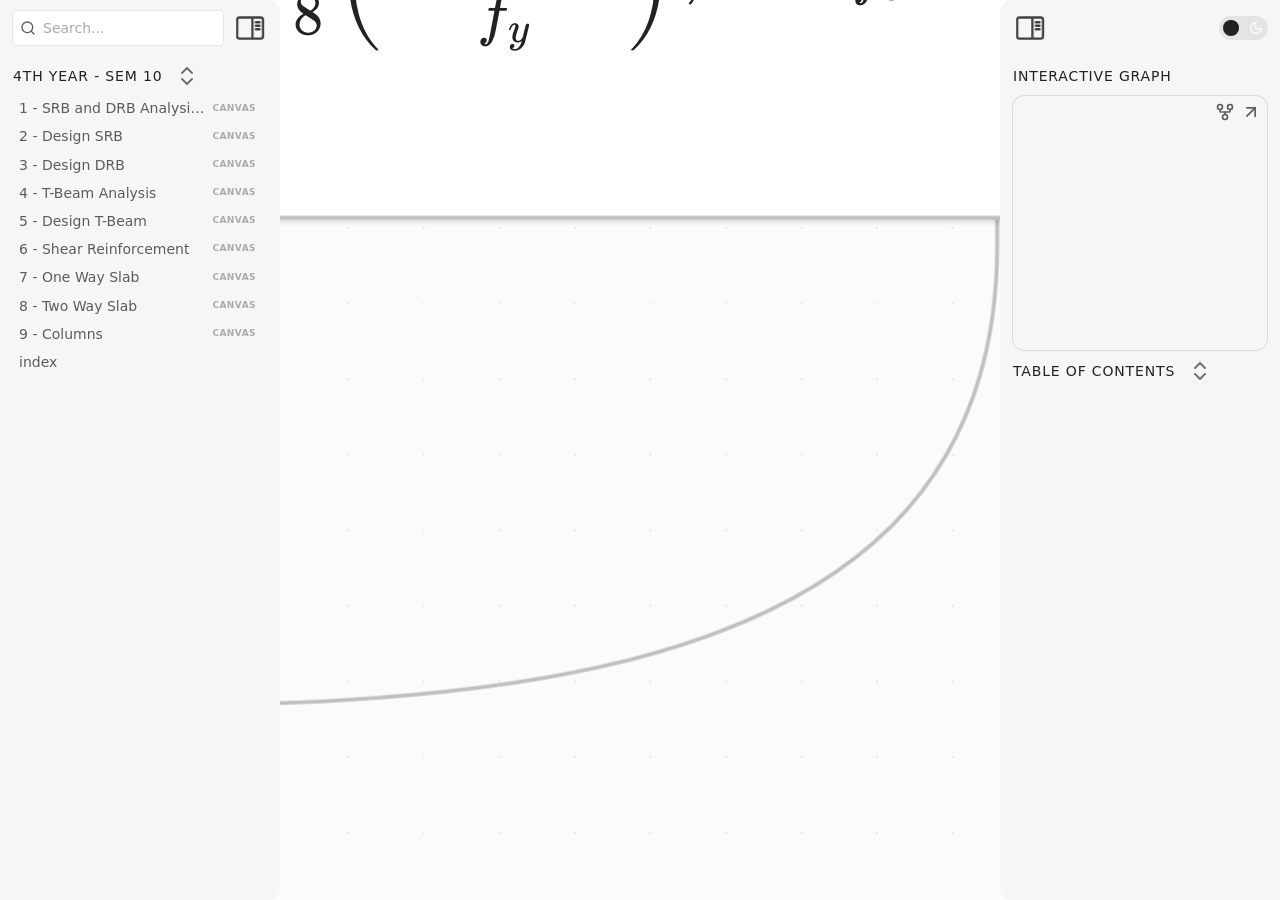
==== commit 1997b4d6: "Update to Have all the Flowcharts" ====
--- a/1-srb-and-drb-analysis-flowchart.html
+++ b/1-srb-and-drb-analysis-flowchart.html
@@ -8,27 +8,21 @@
 <meta property="og:type" content="website">
 <meta property="og:url" content="1-srb-and-drb-analysis-flowchart.html">
 <meta property="og:image" content="undefined">
-<meta charset="UTF-8"><meta property="og:site_name" content="4th year - Sem 10"><meta name="viewport" content="width=device-width, initial-scale=1.0, user-scalable=yes, minimum-scale=1.0, maximum-scale=5.0"><link rel="alternate" type="application/rss+xml" title="RSS Feed" href="site-lib/rss.xml"><script async="" id="webpage-script" src="site-lib/scripts/webpage.js" onload="this.onload=null;this.setAttribute(&quot;loaded&quot;, &quot;true&quot;)"></script><script async="" id="graph-wasm-script" src="site-lib/scripts/graph-wasm.js" onload="this.onload=null;this.setAttribute(&quot;loaded&quot;, &quot;true&quot;)"></script><script async="" id="graph-render-worker-script" src="site-lib/scripts/graph-render-worker.js" onload="this.onload=null;this.setAttribute(&quot;loaded&quot;, &quot;true&quot;)"></script><link rel="icon" href="site-lib/media/favicon.png"><link rel="preload" href="site-lib/styles/snippets.css" as="style" onload="this.onload=null;this.rel='stylesheet'"><noscript><link rel="stylesheet" href="site-lib/styles/snippets.css"></noscript><link rel="stylesheet" href="site-lib/styles/obsidian.css"><link rel="preload" href="site-lib/styles/global-variable-styles.css" as="style" onload="this.onload=null;this.rel='stylesheet'"><noscript><link rel="stylesheet" href="site-lib/styles/global-variable-styles.css"></noscript><link rel="preload" href="site-lib/styles/main-styles.css" as="style" onload="this.onload=null;this.rel='stylesheet'"><noscript><link rel="stylesheet" href="site-lib/styles/main-styles.css"></noscript><style>body{--line-width:40em;--line-width-adaptive:40em;--file-line-width:40em;--sidebar-width:min(20em, 80vw);--collapse-arrow-size:11px;--tree-vertical-spacing:1.3em;--sidebar-margin:12px}:root{background-color:#202124}.sidebar{height:100%;font-size:14px;z-index:10;min-width:calc(var(--sidebar-width) + var(--divider-width-hover));max-width:calc(var(--sidebar-width) + var(--divider-width-hover));position:relative;overflow:hidden;overflow:clip;transition:min-width ease-in-out,max-width ease-in-out;transition-duration:.2s;contain:size}#left-sidebar{left:0}#right-sidebar{right:0}.sidebar.is-collapsed{min-width:0;max-width:0}.sidebar.floating{position:absolute}.sidebar .leaf-content{height:100%;min-width:calc(var(--sidebar-width) - var(--divider-width-hover));top:0;padding:var(--sidebar-margin);padding-top:4em;line-height:var(--line-height-tight);background-color:var(--background-secondary);transition:background-color,border-right,border-left,box-shadow;transition-duration:var(--color-fade-speed);transition-timing-function:ease-in-out;position:absolute;display:flex;flex-direction:column}.sidebar:not(.is-collapsed) .leaf-content{min-width:calc(max(100%,var(--sidebar-width)) - 3px);max-width:calc(max(100%,var(--sidebar-width)) - 3px)}#left-sidebar-content{left:0;border-top-right-radius:var(--radius-l);border-bottom-right-radius:var(--radius-l)}#right-sidebar-content{right:0;border-top-left-radius:var(--radius-l);border-bottom-left-radius:var(--radius-l)}.sidebar #left-sidebar-content,.sidebar #right-sidebar-content{contain:none!important;container-type:normal!important;animation:none!important}.sidebar:has(.leaf-content:empty):has(.topbar-content:empty){display:none}.sidebar-topbar{height:calc(2.3em + 2 * var(--sidebar-margin));width:var(--sidebar-width);padding:var(--sidebar-margin);z-index:1;position:fixed;display:flex;align-items:center;transition:width ease-in-out;transition-duration:inherit}.sidebar.is-collapsed .sidebar-topbar{width:calc(2.3em + var(--sidebar-margin) * 2)}.sidebar .sidebar-topbar.is-collapsed{width:0}#left-sidebar .sidebar-topbar{left:0;flex-direction:row;border-top-right-radius:var(--radius-l)}#right-sidebar .sidebar-topbar{right:0;flex-direction:row-reverse;border-top-left-radius:var(--radius-l)}#left-sidebar .topbar-content{margin-right:calc(2.3em + var(--sidebar-margin));flex-direction:row}#right-sidebar .topbar-content{margin-left:calc(2.3em + var(--sidebar-margin));flex-direction:row-reverse}.topbar-content{overflow:hidden visible;overflow:clip visible;width:100%;height:100%;display:flex;align-items:center;transition:inherit}.sidebar.is-collapsed .topbar-content{width:0;transition:inherit}.clickable-icon.sidebar-collapse-icon{background-color:transparent;color:var(--icon-color-focused);padding:2px!important;margin:0!important;height:100%!important;width:2.3em!important;margin-inline:0.14em!important;position:absolute}#left-sidebar .clickable-icon.sidebar-collapse-icon{transform:rotateY(180deg);right:var(--sidebar-margin)}#right-sidebar .clickable-icon.sidebar-collapse-icon{transform:rotateY(180deg);left:var(--sidebar-margin)}.clickable-icon.sidebar-collapse-icon svg.svg-icon{width:100%;height:100%}.feature-title{margin-left:1px;text-transform:uppercase;letter-spacing:.06em;margin-top:.75em;margin-bottom:.75em}.feature-header{display:flex;align-items:center;padding-top:0;font-size:1em;padding-left:0}body.floating-sidebars .sidebar{position:absolute}body{transition:background-color var(--color-fade-speed) ease-in-out}#navbar:not(:empty){display:flex;align-items:center;justify-content:space-between;padding:.5em 1em;width:100%}#main{display:flex;flex-direction:column;height:100%;width:100%;align-items:stretch;justify-content:center}#main-horizontal{display:flex;flex-direction:row;flex-grow:1;width:100%;align-items:stretch;justify-content:center}#center-content{flex-basis:100%;max-width:100%;width:100%;height:100%;display:flex;flex-direction:column;align-items:center;transition:opacity .2s ease-in-out;contain:inline-size}.hide{opacity:0!important;transition:opacity .2s ease-in-out;pointer-events:none}#center-content>.obsidian-document{padding-left:2em;padding-right:1em;margin-bottom:0;width:100%;width:-webkit-fill-available;width:-moz-available;width:fill-available;transition:background-color var(--color-fade-speed) ease-in-out;border-top-right-radius:var(--window-radius,var(--radius-m));border-top-left-radius:var(--window-radius,var(--radius-m));overflow-x:hidden!important;overflow-y:auto!important;display:flex!important;flex-direction:column!important;align-items:center!important;contain:inline-size}body #center-content>.obsidian-document>.markdown-preview-sizer{padding-bottom:80vh;width:100%;max-width:var(--line-width);flex-basis:var(--line-width);transition:background-color var(--color-fade-speed) ease-in-out;contain:inline-size}#center-content>.obsidian-document>div{width:100%!important;transition:background-color var(--color-fade-speed) ease-in-out;contain:inline-size}#center-content>.obsidian-document:not([data-type=markdown]).embed{display:flex;padding:1em;height:100%;width:100%;align-items:center;justify-content:center}#center-content>.obsidian-document:not([data-type=markdown]).embed>*{max-width:100%;max-height:100%;object-fit:contain}:not(h1,h2,h3,h4,h5,h6,li):has(> :is(.math,table)){overflow-x:auto!important}#center-content>.obsidian-document:not([data-type=markdown]){overflow-x:auto;contain:content;padding:0;margin:0;height:100%}.obsidian-document[data-type=attachment]{display:flex;flex-direction:column;align-items:center;justify-content:center;height:100%;width:100%}.obsidian-document[data-type=attachment]>*{outline:0;border:none;box-shadow:none}.obsidian-document[data-type=attachment] :is(img){max-width:90%;max-height:90%;object-fit:contain}.obsidian-document[data-type=attachment]>:is(audio){width:100%;max-width:min(90%,var(--line-width))}.obsidian-document[data-type=attachment]>:is(embed,iframe,video){width:100%;height:100%;max-width:100%;max-height:100%;object-fit:contain}.canvas-wrapper>:is(.header,.footer){z-index:100;position:absolute;display:flex;justify-content:center;flex-direction:column;width:100%;align-items:center}.scroll-highlight{position:absolute;width:100%;height:100%;pointer-events:none;z-index:1000;background-color:hsla(var(--color-accent-hsl),.25);opacity:0;padding:1em;inset:50%;translate:-50% -50%;border-radius:var(--radius-s)}</style><script defer="">async function loadIncludes(){let e=document.querySelectorAll("link[itemprop='include']");for(const t of e){let e=t.getAttribute("href");try{let o="";if(e.startsWith("https:")||e.startsWith("http:")||"file:"!=window.location.protocol){const n=await fetch(e);if(!n.ok){console.log("Could not include file: "+e),t?.remove();continue}o=await n.text()}else{const t=document.getElementById(btoa(encodeURI(e)));if(t){const e=JSON.parse(decodeURI(atob(t.getAttribute("value")??"")));o=e?.data??""}}let n=document.createRange().createContextualFragment(o);t.before(n),t.remove(),console.log("Included text: "+o),console.log("Included file: "+e)}catch(o){t?.remove(),console.log("Could not include file: "+e,o);continue}}}document.addEventListener("DOMContentLoaded",(()=>{loadIncludes()}));let isFileProtocol="file:"==location.protocol;function waitLoadScripts(e,t){let o=e.map((e=>document.getElementById(e+"-script")));!function e(n){let l=o[n],c=n+1;l?(l&&"true"!=l.getAttribute("loaded")||n<o.length&&e(c),n<o.length&&l.addEventListener("load",(()=>e(c)))):n<o.length?e(c):t()}(0)}</script></head><body class="publish css-settings-manager styled-scrollbars show-inline-title show-ribbon is-focused"><script defer="">let theme=localStorage.getItem("theme")||(window.matchMedia("(prefers-color-scheme: dark)").matches?"dark":"light");"dark"==theme?(document.body.classList.add("theme-dark"),document.body.classList.remove("theme-light")):(document.body.classList.add("theme-light"),document.body.classList.remove("theme-dark")),window.innerWidth<480?document.body.classList.add("is-phone"):window.innerWidth<768?document.body.classList.add("is-tablet"):window.innerWidth<1024?document.body.classList.add("is-small-screen"):document.body.classList.add("is-large-screen")</script><div class="parsed-feature-container" style="display: contents;"><link itemprop="include" href="site-lib/html/custom-head-content-content.html"></div><div id="main"><div id="navbar"></div><div id="main-horizontal"><div id="left-content" class="leaf" style="--sidebar-width: var(--sidebar-width-left);"><div id="left-sidebar" class="sidebar"><div class="sidebar-handle"></div><div class="sidebar-topbar"><div class="topbar-content"><div id="search-container"><div id="search-wrapper"><input enterkeyhint="search" type="search" spellcheck="false" placeholder="Search..."><div aria-label="Clear search" id="search-clear-button"></div></div></div></div><div class="clickable-icon sidebar-collapse-icon"><svg xmlns="http://www.w3.org/2000/svg" width="100%" height="100%" viewBox="0 0 24 24" fill="none" stroke="currentColor" stroke-width="3" stroke-linecap="round" stroke-linejoin="round" class="svg-icon"><path d="M21 3H3C1.89543 3 1 3.89543 1 5V19C1 20.1046 1.89543 21 3 21H21C22.1046 21 23 20.1046 23 19V5C23 3.89543 22.1046 3 21 3Z"></path><path d="M10 4V20"></path><path d="M4 7H7"></path><path d="M4 10H7"></path><path d="M4 13H7"></path></svg></div></div><div class="sidebar-content-wrapper"><div id="left-sidebar-content" class="leaf-content"><link itemprop="include" href="site-lib/html/file-tree-content.html"></div></div><script defer="">let ls = document.querySelector("#left-sidebar"); ls.classList.toggle("is-collapsed", window.innerWidth < 768); ls.style.setProperty("--sidebar-width", localStorage.getItem("sidebar-left-width"));</script></div></div><div id="center-content" class="leaf"><div class="view-content obsidian-document" data-type="canvas"><style id="MJX-CHTML-styles">mjx-container[overflow=scroll][display]{overflow:auto clip;min-width:initial!important}mjx-container[overflow=truncate][display]{overflow:hidden clip;min-width:initial!important}mjx-container[display]{display:block;text-align:center;justify-content:center;margin:.7em 0;padding:.3em 2px}mjx-container[display][width=full]{display:flex}mjx-container[justify=left]{text-align:left;justify-content:left}mjx-container[justify=right]{text-align:right;justify-content:right}mjx-container[jax=CHTML]{white-space:nowrap}mjx-mi>mjx-c,mjx-mn>mjx-c,mjx-mo>mjx-c,mjx-ms>mjx-c,mjx-mtext>mjx-c{clip-path:polygon(-1em -2px,calc(100% + 1em) -2px,calc(100% + 1em) calc(100% + 2px),-1em calc(100% + 2px)) padding-box}mjx-stretchy-h{clip-path:polygon(0px -2px,100% -2px,100% calc(100% + 2px),0px calc(100% + 2px)) padding-box;display:inline-block}mjx-stretchy-v{clip-path:polygon(-2px 0px,calc(100% + 2px) 0px,calc(100% + 2px) 100%,-2px 100%) padding-box;display:inline-block;text-align:center}mjx-container [space="1"]{margin-left:.111em}mjx-container [space="2"]{margin-left:.167em}mjx-container [space="3"]{margin-left:.222em}mjx-container [space="4"]{margin-left:.278em}mjx-container [space="5"]{margin-left:.333em}mjx-container [rspace="1"]{margin-right:.111em}mjx-container [rspace="2"]{margin-right:.167em}mjx-container [rspace="3"]{margin-right:.222em}mjx-container [rspace="4"]{margin-right:.278em}mjx-container [rspace="5"]{margin-right:.333em}mjx-container [size="s"]{font-size:70.7%}mjx-container [size=ss]{font-size:50%}mjx-container [size=Tn]{font-size:60%}mjx-container [size=sm]{font-size:85%}mjx-container [size=lg]{font-size:120%}mjx-container [size=Lg]{font-size:144%}mjx-container [size=LG]{font-size:173%}mjx-container [size=hg]{font-size:207%}mjx-container [size=HG]{font-size:249%}mjx-container [width=full]{width:100%}mjx-box{display:inline-block}mjx-block{display:block}mjx-itable{display:inline-table}mjx-row{display:table-row}mjx-row>mjx-base,mjx-row>mjx-cell,mjx-row>mjx-den,mjx-row>mjx-over,mjx-row>mjx-under{display:table-cell}mjx-container [inline-breaks]{display:inline}mjx-container .mjx-selected{outline:black solid 2px}@media (prefers-color-scheme:dark){mjx-container .mjx-selected{outline:rgb(200,200,200) solid 2px}}mjx-mtext{display:inline-block;text-align:left}mjx-mstyle{display:inline-block}mjx-merror{display:inline-block;color:red;background-color:#ff0}mjx-mphantom{visibility:hidden}mjx-container[has-speech=true]{position:relative;cursor:default}mjx-speech{position:absolute;z-index:-1;inset:0px}mjx-speech:focus{outline:0}mjx-container a[data-mjx-href]{color:linktext;cursor:pointer}mjx-container a[data-mjx-href].mjx-visited{color:visitedtext}mjx-container>mjx-help{display:none;position:absolute;top:-.3em;right:-.5em;width:.6em;height:.6em;cursor:pointer}mjx-container[display=true]>mjx-help{position:sticky;bottom:100%;left:0;margin:-.3em -.5em 0 -.1em;right:0;top:initial}mjx-help>svg{stroke:black;width:100%;height:100%}mjx-help>svg>circle{stroke-width:1.5px;cx:9px;cy:9px;r:9px;fill:white}mjx-help>svg>circle:nth-child(2){fill:var(--mjx-bg1-color);r:7px}mjx-help>svg>line{stroke-width:2.5px;stroke-linecap:round}mjx-help:hover>svg>circle:nth-child(2){fill:white}mjx-container.mjx-explorer-active>mjx-help{display:inline-flex;align-items:center}@media (prefers-color-scheme:dark){mjx-help>svg{stroke:rgb(224,224,224)}mjx-help>svg>circle{fill:rgb(64,64,64)}mjx-help>svg>circle:nth-child(2){fill:rgba(132,132,255,0.3)}mjx-help:hover>svg>circle:nth-child(2){stroke:rgb(170,170,170);fill:rgb(64,64,64)}}mjx-math{display:inline-block;text-align:left;line-height:0;text-indent:0;font-style:normal;font-weight:400;font-size:100%;font-size-adjust:none;letter-spacing:normal;overflow-wrap:normal;word-spacing:normal;direction:ltr;padding:1px 0}mjx-container[jax=CHTML][display=true] mjx-math{padding:0}mjx-math[breakable]{display:inline}mjx-container[jax=CHTML] mjx-break{white-space:normal;line-height:0;clip-path:rect(0px 0px 0px 0px);font-family:MJX-BRK!important}mjx-break[size="0"]{letter-spacing:-.999em}mjx-break[size="1"]{letter-spacing:-.889em}mjx-break[size="2"]{letter-spacing:-.833em}mjx-break[size="3"]{letter-spacing:-.778em}mjx-break[size="4"]{letter-spacing:-.722em}mjx-break[size="5"]{letter-spacing:-.667em}mjx-mi{display:inline-block;text-align:left}mjx-c{display:inline-block;width:0;text-align:right}mjx-utext{display:inline-block;padding:.75em 0 .2em}mjx-mo{display:inline-block;text-align:left}mjx-stretchy-h>mjx-beg,mjx-stretchy-h>mjx-end,mjx-stretchy-h>mjx-ext,mjx-stretchy-h>mjx-mid{display:inline-block;width:0;text-align:right}mjx-stretchy-h>mjx-ext{clip-path:polygon(0px -1em,100% -1em,100% calc(100% + 1em),0px calc(100% + 1em)) padding-box;width:100%;border:0 solid transparent;box-sizing:border-box;text-align:left}mjx-stretchy-v>mjx-beg,mjx-stretchy-v>mjx-end,mjx-stretchy-v>mjx-ext,mjx-stretchy-v>mjx-mid{display:block;height:0;margin:0 auto}mjx-stretchy-v>mjx-ext>mjx-spacer{display:block}mjx-stretchy-v>mjx-ext{clip-path:polygon(-1em 0px,calc(100% + 1em) 0px,calc(100% + 1em) 100%,-1em 100%) padding-box;height:100%;border:.1px solid transparent;box-sizing:border-box;white-space:pre}mjx-mark{display:inline-block;height:0}mjx-mn{display:inline-block;text-align:left}mjx-msubsup{display:inline-block;text-align:left}mjx-script{display:inline-block;padding-right:.05em;padding-left:.033em}mjx-script>mjx-spacer{display:block}mjx-msub{display:inline-block;text-align:left}mjx-container[jax=CHTML]>mjx-math.TEX-N[breakable]>*{font-family:MJX-TEX-ZERO,MJX-TEX-N}.TEX-N{font-family:MJX-TEX-ZERO,MJX-TEX-N}.TEX-B{font-family:MJX-TEX-ZERO,MJX-TEX-B}.TEX-I{font-family:MJX-TEX-ZERO,MJX-TEX-I}.TEX-BI{font-family:MJX-TEX-ZERO,MJX-TEX-BI}.TEX-F{font-family:MJX-TEX-ZERO,MJX-TEX-F}.TEX-FB{font-family:MJX-TEX-ZERO,MJX-TEX-FB}.TEX-SS{font-family:MJX-TEX-ZERO,MJX-TEX-SS}.TEX-SSB{font-family:MJX-TEX-ZERO,MJX-TEX-SSB}.TEX-SSI{font-family:MJX-TEX-ZERO,MJX-TEX-SSI}.TEX-M{font-family:MJX-TEX-ZERO,MJX-TEX-M}.TEX-SO{font-family:MJX-TEX-ZERO,MJX-TEX-SO}.TEX-LO{font-family:MJX-TEX-ZERO,MJX-TEX-LO}.TEX-C{font-family:MJX-TEX-ZERO,MJX-TEX-C}.TEX-CB{font-family:MJX-TEX-ZERO,MJX-TEX-CB}.TEX-OS{font-family:MJX-TEX-ZERO,MJX-TEX-OS}.TEX-OB{font-family:MJX-TEX-ZERO,MJX-TEX-OB}.TEX-MI{font-family:MJX-TEX-ZERO,MJX-TEX-MI}.TEX-V{font-family:MJX-TEX-ZERO,MJX-TEX-V}.TEX-S3{font-family:MJX-TEX-ZERO,MJX-TEX-S3}.TEX-S4{font-family:MJX-TEX-ZERO,MJX-TEX-S4}.MHC-M{font-family:MJX-TEX-ZERO,MJX-MHC-M}.MHC-N{font-family:MJX-TEX-ZERO,MJX-MHC-N}@font-face{font-family:MJX-MHC-M;src:url("site-lib/fonts/mjx-mhc-m.woff2") format("woff2")}@font-face{font-family:MJX-MHC-N;src:url("site-lib/fonts/mjx-mhc-n.woff2") format("woff2")}@font-face{font-family:MJX-TEX-ZERO;src:url("site-lib/fonts/mjx-tex-zero.woff2") format("woff2")}@font-face{font-family:MJX-BRK;src:url("site-lib/fonts/mjx-tex-brk.woff2") format("woff2")}@font-face{font-family:MJX-TEX-N;src:url("site-lib/fonts/mjx-tex-n.woff2") format("woff2")}@font-face{font-family:MJX-TEX-B;src:url("site-lib/fonts/mjx-tex-b.woff2") format("woff2")}@font-face{font-family:MJX-TEX-I;src:url("site-lib/fonts/mjx-tex-i.woff2") format("woff2")}@font-face{font-family:MJX-TEX-BI;src:url("site-lib/fonts/mjx-tex-bi.woff2") format("woff2")}@font-face{font-family:MJX-TEX-F;src:url("site-lib/fonts/mjx-tex-f.woff2") format("woff2")}@font-face{font-family:MJX-TEX-FB;src:url("site-lib/fonts/mjx-tex-fb.woff2") format("woff2")}@font-face{font-family:MJX-TEX-SS;src:url("site-lib/fonts/mjx-tex-ss.woff2") format("woff2")}@font-face{font-family:MJX-TEX-SSB;src:url("site-lib/fonts/mjx-tex-ssb.woff2") format("woff2")}@font-face{font-family:MJX-TEX-SSI;src:url("site-lib/fonts/mjx-tex-ssi.woff2") format("woff2")}@font-face{font-family:MJX-TEX-M;src:url("site-lib/fonts/mjx-tex-m.woff2") format("woff2")}@font-face{font-family:MJX-TEX-SO;src:url("site-lib/fonts/mjx-tex-so.woff2") format("woff2")}@font-face{font-family:MJX-TEX-LO;src:url("site-lib/fonts/mjx-tex-lo.woff2") format("woff2")}@font-face{font-family:MJX-TEX-C;src:url("site-lib/fonts/mjx-tex-c.woff2") format("woff2")}@font-face{font-family:MJX-TEX-CB;src:url("site-lib/fonts/mjx-tex-cb.woff2") format("woff2")}@font-face{font-family:MJX-TEX-OS;src:url("site-lib/fonts/mjx-tex-os.woff2") format("woff2")}@font-face{font-family:MJX-TEX-OB;src:url("site-lib/fonts/mjx-tex-ob.woff2") format("woff2")}@font-face{font-family:MJX-TEX-MI;src:url("site-lib/fonts/mjx-tex-mi.woff2") format("woff2")}@font-face{font-family:MJX-TEX-V;src:url("site-lib/fonts/mjx-tex-v.woff2") format("woff2")}@font-face{font-family:MJX-TEX-S3;src:url("site-lib/fonts/mjx-tex-s3.woff2") format("woff2")}@font-face{font-family:MJX-TEX-S4;src:url("site-lib/fonts/mjx-tex-s4.woff2") format("woff2")}mjx-c.mjx-c1D44E{padding:.441em .529em .01em 0}mjx-c.mjx-c3D{padding:.367em .778em 0 0}mjx-c.mjx-c34{padding:.677em .5em 0 0}mjx-c.mjx-c2E{padding:.12em .278em 0 0}mjx-c.mjx-c35{padding:.666em .5em .022em 0}mjx-c.mjx-cA0{padding:0 .25em 0 0}mjx-c.mjx-c6D{padding:.442em .833em 0 0}mjx-c.mjx-c1D44F{padding:.694em .429em .011em 0}mjx-c.mjx-c36{padding:.666em .5em .022em 0}mjx-c.mjx-c39{padding:.666em .5em .022em 0}mjx-c.mjx-c210E{padding:.694em .576em .011em 0}mjx-c.mjx-c31{padding:.666em .5em 0 0}mjx-c.mjx-c32{padding:.666em .5em 0 0}mjx-c.mjx-c1D453{padding:.705em .55em .205em 0}mjx-c.mjx-c2032{padding:.56em .275em 0 0}mjx-c.mjx-c1D450{padding:.442em .433em .011em 0}mjx-c.mjx-c30{padding:.666em .5em .022em 0}mjx-c.mjx-c4D{padding:.683em .917em 0 0}mjx-c.mjx-c50{padding:.683em .681em 0 0}mjx-c.mjx-c61{padding:.448em .5em .011em 0}mjx-c.mjx-c1D466{padding:.442em .496em .205em 0}mjx-c.mjx-c33{padding:.665em .5em .022em 0}mjx-c.mjx-c1D451{padding:.694em .523em .01em 0}mjx-c.mjx-c1D437{padding:.683em .828em 0 0}mjx-c.mjx-c1D43F{padding:.683em .681em 0 0}mjx-c.mjx-c38{padding:.666em .5em .022em 0}mjx-c.mjx-c6B{padding:.694em .528em 0 0}mjx-mfrac{display:inline-block;text-align:left}mjx-frac{display:inline-block;vertical-align:.17em;padding:0 .22em}mjx-frac[type="d"]{vertical-align:.04em}mjx-frac[delims]{padding:0 .1em}mjx-frac[atop]{padding:0 .12em}mjx-frac[atop][delims]{padding:0}mjx-dtable{display:inline-table;width:100%}mjx-dtable>mjx-line,mjx-dtable>mjx-row{font-size:2000%}mjx-dbox{display:block;font-size:5%}mjx-num{display:block;text-align:center}mjx-den{display:block;text-align:center}mjx-mfrac[bevelled]>mjx-num{display:inline-block}mjx-mfrac[bevelled]>mjx-den{display:inline-block}mjx-den[align=right],mjx-num[align=right]{text-align:right}mjx-den[align=left],mjx-num[align=left]{text-align:left}mjx-nstrut{display:inline-block;height:.054em;width:0;vertical-align:-.054em}mjx-nstrut[type="d"]{height:.217em;vertical-align:-.217em}mjx-dstrut{display:inline-block;height:.505em;width:0}mjx-dstrut[type="d"]{height:.726em}mjx-line{display:block;box-sizing:border-box;min-height:1px;height:.06em;border-top:.075em solid;margin:.06em -.1em;overflow:hidden}mjx-line[type="d"]{margin:.18em -.1em}mjx-texatom{display:inline-block;text-align:left}mjx-mrow{display:inline-block;text-align:left}mjx-linestack,mjx-mrow[break-top]{display:inline-table;width:100%}mjx-linestack[break-align=bottom],mjx-mrow[break-top][break-align=bottom]{display:inline-block}mjx-linestack[break-align=middle],mjx-mrow[break-top][break-align=middle]{vertical-align:middle}mjx-linestack[break-align=center],mjx-mrow[break-top][break-align=center]{vertical-align:middle}mjx-linestack[breakable]{display:inline}mjx-linestack[breakable]>mjx-linebox{display:inline}mjx-linestack[breakable]>mjx-linebox::before{white-space:pre;content:"\a "}mjx-linestack[breakable]>mjx-linebox::after{white-space:normal;content:" ";letter-spacing:-.999em;font-family:MJX-BRK}mjx-linestack[breakable]>mjx-linebox:first-of-type::before{display:none}mjx-linestack[breakable]>mjx-linebox:last-of-type::after{display:none}mjx-linebox{display:block}mjx-linebox[align=left]{text-align:left}mjx-linebox[align=center]{text-align:center}mjx-linebox[align=right]{text-align:right}mjx-linestrut{display:inline-block;height:1em;vertical-align:-.25em}mjx-mtable{display:inline-block;text-align:center;vertical-align:.25em;position:relative;box-sizing:border-box;border-spacing:0px;border-collapse:collapse}mjx-mstyle[size="s"] mjx-mtable{vertical-align:.354em}mjx-labels{position:absolute;left:0;top:0}mjx-table{display:inline-block;vertical-align:-.5ex;box-sizing:border-box}mjx-table>mjx-itable{vertical-align:middle;text-align:left;box-sizing:border-box}mjx-labels>mjx-itable{position:absolute;top:0}mjx-mtable[justify=left]{text-align:left}mjx-mtable[justify=right]{text-align:right}mjx-mtable[justify=left][side=left]{padding-right:0!important}mjx-mtable[justify=left][side=right]{padding-left:0!important}mjx-mtable[justify=right][side=left]{padding-right:0!important}mjx-mtable[justify=right][side=right]{padding-left:0!important}mjx-mtable[align]{vertical-align:baseline}mjx-mtable[align=top]>mjx-table{vertical-align:top}mjx-mtable[align=bottom]>mjx-table{vertical-align:bottom}mjx-mtable[side=right] mjx-labels{min-width:100%}mjx-mtr{display:table-row;text-align:left}mjx-mtr[rowalign=top]>mjx-mtd{vertical-align:top}mjx-mtr[rowalign=center]>mjx-mtd{vertical-align:middle}mjx-mtr[rowalign=bottom]>mjx-mtd{vertical-align:bottom}mjx-mtr[rowalign=baseline]>mjx-mtd{vertical-align:baseline}mjx-mtr[rowalign=axis]>mjx-mtd{vertical-align:.25em}mjx-mtd{display:table-cell;text-align:center;padding:.215em .4em}mjx-mtd:first-child{padding-left:0}mjx-mtd:last-child{padding-right:0}mjx-mtable>*>mjx-itable>:first-child>mjx-mtd{padding-top:0}mjx-mtable>*>mjx-itable>:last-child>mjx-mtd{padding-bottom:0}mjx-tstrut{display:inline-block;height:1em;vertical-align:-.25em}mjx-labels[align=left]>mjx-mtr>mjx-mtd{text-align:left}mjx-labels[align=right]>mjx-mtr>mjx-mtd{text-align:right}mjx-mtd[extra]{padding:0}mjx-mtd[rowalign=top]{vertical-align:top}mjx-mtd[rowalign=center]{vertical-align:middle}mjx-mtd[rowalign=bottom]{vertical-align:bottom}mjx-mtd[rowalign=baseline]{vertical-align:baseline}mjx-mtd[rowalign=axis]{vertical-align:.25em}mjx-msup{display:inline-block;text-align:left}mjx-msqrt{display:inline-block;text-align:left}mjx-root{display:inline-block;white-space:nowrap}mjx-surd{display:inline-block;vertical-align:top}mjx-sqrt{display:inline-block;padding-top:.075em}mjx-sqrt>mjx-box{border-top:.075em solid;padding-left:.03em;margin-left:-.03em}mjx-sqrt.mjx-tall>mjx-box{padding-left:.3em;margin-left:-.3em}mjx-stretchy-v.mjx-c7B>mjx-beg{width:.889em;margin:.899em auto -.899em}mjx-stretchy-v.mjx-c7B>mjx-ext>mjx-spacer{margin-top:.115em}mjx-stretchy-v.mjx-c7B>mjx-ext{width:.889em;line-height:.264em}mjx-stretchy-v.mjx-c7B>mjx-end{width:.889em;margin:-.899em auto .899em}mjx-stretchy-v.mjx-c7B>mjx-mid{width:.889em;margin:.25em auto -.25em}mjx-stretchy-v.mjx-c7B>mjx-ext:first-of-type{height:50%;border-width:.894em 0 .895em}mjx-stretchy-v.mjx-c7B>mjx-ext:last-of-type{height:50%;border-width:.895em 0 .879em}mjx-c.mjx-c1D446{padding:.705em .645em .022em 0}mjx-c.mjx-c1D434{padding:.716em .75em 0 0}mjx-c.mjx-c1D460{padding:.442em .469em .01em 0}mjx-c.mjx-c1D70B{padding:.431em .573em .011em 0}mjx-c.mjx-c78{padding:.431em .528em 0 0}mjx-c.mjx-c76{padding:.431em .528em .011em 0}mjx-c.mjx-c73{padding:.448em .394em .011em 0}mjx-c.mjx-c1D70C{padding:.442em .517em .216em 0}mjx-c.mjx-c2212{padding:.583em .778em .082em 0}mjx-c.mjx-c1D440{padding:.683em 1.051em 0 0}mjx-c.mjx-c1D462{padding:.442em .572em .011em 0}mjx-c.mjx-c1D719{padding:.694em .596em .205em 0}mjx-c.mjx-c1D445{padding:.683em .759em .021em 0}mjx-c.mjx-c22C5{padding:.31em .278em 0 0}mjx-c.mjx-c63{padding:.448em .444em .011em 0}mjx-c.mjx-c74{padding:.615em .389em .01em 0}mjx-c.mjx-c28.TEX-S3{padding:1.45em .736em .949em 0}mjx-c.mjx-c37{padding:.676em .5em .022em 0}mjx-c.mjx-c29.TEX-S3{padding:1.45em .736em .949em 0}mjx-c.mjx-c69{padding:.669em .278em 0 0}mjx-c.mjx-c6E{padding:.442em .556em 0 0}mjx-c.mjx-c2C{padding:.121em .278em .194em 0}mjx-c.mjx-c66{padding:.705em .372em 0 0}mjx-c.mjx-c3C{padding:.54em .778em .04em 0}mjx-c.mjx-c2264{padding:.636em .778em .138em 0}mjx-c.mjx-c4F{padding:.705em .778em .022em 0}mjx-c.mjx-c65{padding:.448em .444em .011em 0}mjx-c.mjx-c72{padding:.442em .392em 0 0}mjx-c.mjx-c2D{padding:.252em .333em 0 0}mjx-c.mjx-c6F{padding:.448em .5em .01em 0}mjx-c.mjx-c64{padding:.694em .556em .011em 0}mjx-c.mjx-c20{padding:0 .25em 0 0}mjx-c.mjx-c28{padding:.75em .389em .25em 0}mjx-c.mjx-c52{padding:.683em .736em .022em 0}mjx-c.mjx-c67{padding:.453em .5em .206em 0}mjx-c.mjx-c29{padding:.75em .389em .25em 0}mjx-c.mjx-c3E{padding:.54em .778em .04em 0}mjx-c.mjx-c5B.TEX-S4{padding:1.75em .583em 1.249em 0}mjx-c.mjx-c221A.TEX-S4{padding:1.75em 1.02em 1.25em 0}mjx-c.mjx-c5D.TEX-S4{padding:1.75em .583em 1.249em 0}mjx-c.mjx-c1D6FF{padding:.717em .451em .01em 0}mjx-c.mjx-c6C{padding:.694em .278em 0 0}mjx-c.mjx-c394{padding:.716em .833em 0 0}mjx-c.mjx-c1D438{padding:.68em .764em 0 0}mjx-c.mjx-c1D43C{padding:.683em .504em 0 0}mjx-c.mjx-c221A.TEX-SO{padding:.85em 1.02em .35em 0}mjx-c.mjx-c1D454{padding:.442em .48em .205em 0}mjx-c.mjx-c2B{padding:.583em .778em .082em 0}mjx-c.mjx-c1D436{padding:.705em .76em .022em 0}mjx-c.mjx-c1D44A{padding:.683em 1.048em .022em 0}mjx-c.mjx-c1D6FE{padding:.441em .543em .216em 0}mjx-c.mjx-c55{padding:.683em .75em .022em 0}mjx-c.mjx-c54{padding:.677em .722em 0 0}mjx-c.mjx-c79{padding:.431em .528em .204em 0}mjx-c.mjx-c70{padding:.442em .556em .194em 0}mjx-c.mjx-c62{padding:.694em .556em .011em 0}mjx-c.mjx-c4E{padding:.683em .75em 0 0}mjx-c.mjx-c53{padding:.705em .556em .022em 0}mjx-c.mjx-c43{padding:.705em .722em .021em 0}mjx-c.mjx-c1D45A{padding:.442em .878em .011em 0}mjx-c.mjx-c1D459{padding:.694em .298em .011em 0}mjx-c.mjx-c2234{padding:.471em .667em .082em 0}mjx-c.mjx-c1D447{padding:.677em .717em 0 0}mjx-c.mjx-c1D442{padding:.704em .763em .022em 0}mjx-c.mjx-c1D456{padding:.661em .345em .011em 0}mjx-c.mjx-c1D45B{padding:.442em .6em .011em 0}mjx-mspace{display:inline-block;text-align:left}mjx-c.mjx-c1D464{padding:.443em .716em .011em 0}mjx-c.mjx-c1D452{padding:.442em .466em .011em 0}mjx-c.mjx-cD7{padding:.491em .778em 0 0}mjx-c.mjx-c2F{padding:.75em .5em .25em 0}mjx-c.mjx-c75{padding:.442em .556em .011em 0}mjx-c.mjx-c5B{padding:.75em .278em .25em 0}mjx-c.mjx-c5D{padding:.75em .278em .25em 0}mjx-c.mjx-c2113{padding:.705em .417em .02em 0}mjx-c.mjx-c2260{padding:.716em .778em .215em 0}mjx-c.mjx-c5B.TEX-S3{padding:1.45em .528em .949em 0}mjx-c.mjx-c1D6FD{padding:.705em .573em .194em 0}mjx-c.mjx-c5D.TEX-S3{padding:1.45em .528em .949em 0}mjx-c.mjx-c49{padding:.683em .361em 0 0}mjx-c.mjx-c41{padding:.716em .75em 0 0}mjx-c.mjx-c3A{padding:.43em .278em 0 0}mjx-c.mjx-c1D461{padding:.626em .361em .011em 0}mjx-c.mjx-c1D435{padding:.683em .759em 0 0}mjx-c.mjx-c2192{padding:.511em 1em .011em 0}mjx-c.mjx-c2265{padding:.636em .778em .138em 0}mjx-c.mjx-c1D45F{padding:.442em .451em .011em 0}mjx-c.mjx-c1D45E{padding:.442em .46em .194em 0}mjx-c.mjx-c28.TEX-LO{padding:1.15em .597em .649em 0}mjx-c.mjx-c29.TEX-LO{padding:1.15em .597em .649em 0}mjx-c.mjx-c1D465{padding:.442em .572em .011em 0}mjx-c.mjx-c7B.TEX-S3{padding:1.45em .75em .949em 0}mjx-c.mjx-c1D439{padding:.68em .749em 0 0}mjx-c.mjx-c1D463{padding:.443em .485em .011em 0}mjx-c.mjx-c1D449{padding:.683em .769em .022em 0}mjx-c.mjx-c28.TEX-S4{padding:1.75em .792em 1.249em 0}mjx-c.mjx-c29.TEX-S4{padding:1.75em .792em 1.249em 0}mjx-c.mjx-c1D441{padding:.683em .888em 0 0}mjx-c.mjx-c71{padding:.442em .535em .194em 0}mjx-c.mjx-c27F9{padding:.525em 1.638em .024em 0}mjx-c.mjx-c1D402{padding:.698em .831em .011em 0}mjx-c.mjx-c1D41A{padding:.453em .559em .006em 0}mjx-c.mjx-c1D42C{padding:.453em .454em .006em 0}mjx-c.mjx-c1D41E{padding:.452em .527em .006em 0}mjx-c.mjx-c20{padding:0 .25em 0 0}mjx-c.mjx-c1D7CF{padding:.655em .575em 0 0}mjx-c.mjx-c3A.TEX-B{padding:.444em .319em 0 0}mjx-c.mjx-c1D405{padding:.68em .724em 0 0}mjx-c.mjx-c1D425{padding:.694em .319em 0 0}mjx-c.mjx-c1D413{padding:.675em .8em 0 0}mjx-c.mjx-c2D.TEX-B{padding:.278em .383em 0 0}mjx-c.mjx-c1D401{padding:.686em .818em 0 0}mjx-c.mjx-c1D426{padding:.45em .958em 0 0}mjx-c.mjx-c1D7D0{padding:.654em .575em 0 0}mjx-c.mjx-c1D42B{padding:.45em .474em 0 0}mjx-c.mjx-c1D42E{padding:.45em .639em .006em 0}mjx-c.mjx-c77{padding:.431em .722em .011em 0}mjx-c.mjx-c45{padding:.68em .681em 0 0}mjx-c.mjx-c46.TEX-MI[noic]{padding-right:.653em}mjx-c.mjx-c46.TEX-MI{padding:.68em .731em 0 0}mjx-c.mjx-c41.TEX-MI{padding:.716em .743em 0 0}mjx-c.mjx-c4C.TEX-MI[noic]{padding-right:.627em}mjx-c.mjx-c4C.TEX-MI{padding:.683em .628em 0 0}mjx-c.mjx-c53.TEX-MI[noic]{padding-right:.562em}mjx-c.mjx-c53.TEX-MI{padding:.705em .633em .022em 0}mjx-c.mjx-c45.TEX-MI[noic]{padding-right:.678em}mjx-c.mjx-c45.TEX-MI{padding:.68em .743em 0 0}mjx-c.mjx-c54.TEX-MI[noic]{padding-right:.716em}mjx-c.mjx-c54.TEX-MI{padding:.677em .817em 0 0}mjx-c.mjx-c2D.TEX-I{padding:.251em .358em 0 0}mjx-c.mjx-c42.TEX-MI[noic]{padding-right:.704em}mjx-c.mjx-c42.TEX-MI{padding:.683em .732em 0 0}mjx-c.mjx-c4D.TEX-MI[noic]{padding-right:.897em}mjx-c.mjx-c4D.TEX-MI{padding:.683em 1.01em 0 0}mjx-c.mjx-c1D427{padding:.45em .639em 0 0}mjx-c.mjx-c1D422{padding:.695em .319em 0 0}mjx-c.mjx-c1D428{padding:.452em .575em .005em 0}mjx-c.mjx-c1D412{padding:.699em .639em .013em 0}mjx-c.mjx-c1D42D{padding:.635em .447em .005em 0}mjx-c.mjx-c1D418{padding:.686em .869em 0 0}mjx-c.mjx-c1D41D{padding:.694em .639em .006em 0}mjx-c.mjx-c1D403{padding:.686em .882em 0 0}mjx-c.mjx-c1D40D{padding:.686em .9em 0 0}mjx-c.mjx-c1D429{padding:.45em .639em .194em 0}mjx-c.mjx-c1D45C{padding:.441em .485em .011em 0}mjx-mover{display:inline-block;text-align:left}mjx-mover:not([limits=false]){padding-top:.1em}mjx-mover:not([limits=false])>mjx-base,mjx-mover:not([limits=false])>mjx-over{display:block;text-align:left}mjx-c.mjx-c22{padding:.694em .5em 0 0}mjx-c.mjx-c68{padding:.694em .556em 0 0}mjx-c.mjx-cAF{padding:.59em .5em 0 0}mjx-c.mjx-c5B.TEX-LO{padding:1.15em .472em .649em 0}mjx-c.mjx-c5D.TEX-LO{padding:1.15em .472em .649em 0}</style><div class="canvas-wrapper node-insert-event" tabindex="-1" data-ignore-swipe="true" style="--zoom-multiplier: 2.1886425587564546;"><svg class="canvas-background"><pattern id="357faa8df93a31ce" patternUnits="userSpaceOnUse" x="457.6919953028672" y="312.5889682617347" width="16.700916593273966" height="16.700916593273966"><circle cx="0.7" cy="0.7" r="0.7"></circle></pattern><rect x="0" y="0" width="100%" height="100%" fill="url(#357faa8df93a31ce)"></rect></svg><div class="canvas-card-menu" style="z-index: 188;"><div class="canvas-card-menu-button mod-draggable" aria-label="Drag to add card" data-tooltip-position="top"><svg xmlns="http://www.w3.org/2000/svg" width="24" height="24" viewBox="0 0 24 24" fill="none" stroke="currentColor" stroke-width="2" stroke-linecap="round" stroke-linejoin="round" class="svg-icon lucide-sticky-note"><path d="M21 9a2.4 2.4 0 0 0-.706-1.706l-3.588-3.588A2.4 2.4 0 0 0 15 3H5a2 2 0 0 0-2 2v14a2 2 0 0 0 2 2h14a2 2 0 0 0 2-2z"></path><path d="M15 3v5a1 1 0 0 0 1 1h5"></path></svg></div><div class="canvas-card-menu-button mod-draggable" aria-label="Drag to add note from vault" data-tooltip-position="top"><svg xmlns="http://www.w3.org/2000/svg" width="24" height="24" viewBox="0 0 24 24" fill="none" stroke="currentColor" stroke-width="2" stroke-linecap="round" stroke-linejoin="round" class="svg-icon lucide-file-text"><path d="M6 22a2 2 0 0 1-2-2V4a2 2 0 0 1 2-2h8a2.4 2.4 0 0 1 1.704.706l3.588 3.588A2.4 2.4 0 0 1 20 8v12a2 2 0 0 1-2 2z"></path><path d="M14 2v5a1 1 0 0 0 1 1h5"></path><path d="M10 9H8"></path><path d="M16 13H8"></path><path d="M16 17H8"></path></svg></div><div class="canvas-card-menu-button mod-draggable" aria-label="Drag to add media from vault" data-tooltip-position="top"><svg xmlns="http://www.w3.org/2000/svg" width="24" height="24" viewBox="0 0 24 24" fill="none" stroke="currentColor" stroke-width="2" stroke-linecap="round" stroke-linejoin="round" class="svg-icon lucide-file-image"><path d="M6 22a2 2 0 0 1-2-2V4a2 2 0 0 1 2-2h8a2.4 2.4 0 0 1 1.704.706l3.588 3.588A2.4 2.4 0 0 1 20 8v12a2 2 0 0 1-2 2z"></path><path d="M14 2v5a1 1 0 0 0 1 1h5"></path><circle cx="10" cy="12" r="2"></circle><path d="m20 17-1.296-1.296a2.41 2.41 0 0 0-3.408 0L9 22"></path></svg></div></div><div class="canvas-controls" style="z-index: 188;"><div class="canvas-control-group mod-raised"><div class="canvas-control-item" aria-label="Canvas settings" data-tooltip-position="left"><svg xmlns="http://www.w3.org/2000/svg" width="24" height="24" viewBox="0 0 24 24" fill="none" stroke="currentColor" stroke-width="2" stroke-linecap="round" stroke-linejoin="round" class="svg-icon lucide-settings"><path d="M9.671 4.136a2.34 2.34 0 0 1 4.659 0 2.34 2.34 0 0 0 3.319 1.915 2.34 2.34 0 0 1 2.33 4.033 2.34 2.34 0 0 0 0 3.831 2.34 2.34 0 0 1-2.33 4.033 2.34 2.34 0 0 0-3.319 1.915 2.34 2.34 0 0 1-4.659 0 2.34 2.34 0 0 0-3.32-1.915 2.34 2.34 0 0 1-2.33-4.033 2.34 2.34 0 0 0 0-3.831A2.34 2.34 0 0 1 6.35 6.051a2.34 2.34 0 0 0 3.319-1.915"></path><circle cx="12" cy="12" r="3"></circle></svg></div></div><div class="canvas-control-group mod-raised"><div class="canvas-control-item" aria-label="Zoom in" data-tooltip-position="left"><svg xmlns="http://www.w3.org/2000/svg" width="24" height="24" viewBox="0 0 24 24" fill="none" stroke="currentColor" stroke-width="2" stroke-linecap="round" stroke-linejoin="round" class="svg-icon lucide-plus"><path d="M5 12h14"></path><path d="M12 5v14"></path></svg></div><div class="canvas-control-item" aria-label="Reset zoom" data-tooltip-position="left"><svg xmlns="http://www.w3.org/2000/svg" width="24" height="24" viewBox="0 0 24 24" fill="none" stroke="currentColor" stroke-width="2" stroke-linecap="round" stroke-linejoin="round" class="svg-icon lucide-rotate-cw"><path d="M21 12a9 9 0 1 1-9-9c2.52 0 4.93 1 6.74 2.74L21 8"></path><path d="M21 3v5h-5"></path></svg></div><div class="canvas-control-item" aria-label="Zoom to fit
-(Shift + 1)" data-tooltip-position="left"><svg xmlns="http://www.w3.org/2000/svg" width="24" height="24" viewBox="0 0 24 24" fill="none" stroke="currentColor" stroke-width="2" stroke-linecap="round" stroke-linejoin="round" class="svg-icon lucide-maximize"><path d="M8 3H5a2 2 0 0 0-2 2v3"></path><path d="M21 8V5a2 2 0 0 0-2-2h-3"></path><path d="M3 16v3a2 2 0 0 0 2 2h3"></path><path d="M16 21h3a2 2 0 0 0 2-2v-3"></path></svg></div><div class="canvas-control-item" aria-label="Zoom out" data-tooltip-position="left"><svg xmlns="http://www.w3.org/2000/svg" width="24" height="24" viewBox="0 0 24 24" fill="none" stroke="currentColor" stroke-width="2" stroke-linecap="round" stroke-linejoin="round" class="svg-icon lucide-minus"><path d="M5 12h14"></path></svg></div></div><div class="canvas-control-group mod-raised"><div class="canvas-control-item is-disabled" aria-label="Undo" data-tooltip-position="left"><svg xmlns="http://www.w3.org/2000/svg" width="24" height="24" viewBox="0 0 24 24" fill="none" stroke="currentColor" stroke-width="2" stroke-linecap="round" stroke-linejoin="round" class="svg-icon lucide-undo-2"><path d="M9 14 4 9l5-5"></path><path d="M4 9h10.5a5.5 5.5 0 0 1 5.5 5.5a5.5 5.5 0 0 1-5.5 5.5H11"></path></svg></div><div class="canvas-control-item is-disabled" aria-label="Redo" data-tooltip-position="left"><svg xmlns="http://www.w3.org/2000/svg" width="24" height="24" viewBox="0 0 24 24" fill="none" stroke="currentColor" stroke-width="2" stroke-linecap="round" stroke-linejoin="round" class="svg-icon lucide-redo-2"><path d="m15 14 5-5-5-5"></path><path d="M20 9H9.5A5.5 5.5 0 0 0 4 14.5A5.5 5.5 0 0 0 9.5 20H13"></path></svg></div></div><div class="canvas-control-group mod-raised"><div class="canvas-control-item" aria-label="Canvas help" data-tooltip-position="left"><svg xmlns="http://www.w3.org/2000/svg" width="24" height="24" viewBox="0 0 24 24" fill="none" stroke="currentColor" stroke-width="2" stroke-linecap="round" stroke-linejoin="round" class="svg-icon lucide-help-circle"><circle cx="12" cy="12" r="10"></circle><path d="M9.09 9a3 3 0 0 1 5.83 1c0 2-3 3-3 3"></path><path d="M12 17h.01"></path></svg></div></div></div><div class="canvas" style="transform: translate(455.5px, 320px) scale(0.208761) translate(250.5px, -835.5px);"><svg class="canvas-edges"></svg><svg class="canvas-edges"></svg><svg class="canvas-edges"></svg><svg class="canvas-edges"></svg><svg class="canvas-edges"></svg><svg class="canvas-edges"></svg><svg class="canvas-edges"></svg><svg class="canvas-edges"></svg><svg class="canvas-edges"></svg><svg class="canvas-edges"></svg><svg class="canvas-edges"></svg><svg class="canvas-edges"></svg><svg class="canvas-edges"></svg><svg class="canvas-edges"></svg><svg class="canvas-edges"><g><path class="canvas-interaction-path" d="M-665 -175 L-665 -168 M-665,-168 C-665,-98 -605,-129 -605,-59"></path><path class="canvas-display-path" d="M-665 -175 L-665 -168 M-665,-168 C-665,-98 -605,-129 -605,-59"></path></g><g><path class="canvas-interaction-path" d="M-605 105 L-605 112 M-605,112 C-605,182 -605,103 -605,173"></path><path class="canvas-display-path" d="M-605 105 L-605 112 M-605,112 C-605,182 -605,103 -605,173"></path></g><g><path class="canvas-interaction-path" d="M-605 414 L-605 421 M-605,421 C-605,491 -605,393 -605,463"></path><path class="canvas-display-path" d="M-605 414 L-605 421 M-605,421 C-605,491 -605,393 -605,463"></path></g><g><path class="canvas-interaction-path" d="M-499.5 -458 L-499.5 -451 M-499.5,-451 C-499.5,-381 -500,-457 -500,-387"></path><path class="canvas-display-path" d="M-499.5 -458 L-499.5 -451 M-499.5,-451 C-499.5,-381 -500,-457 -500,-387"></path></g><g><path class="canvas-interaction-path" d="M-631 820 L-631 827 M-631,827 C-631,897 -630.5,828 -630.5,898"></path><path class="canvas-display-path" d="M-631 820 L-631 827 M-631,827 C-631,897 -630.5,828 -630.5,898"></path></g><g><path class="canvas-interaction-path" d="M-156 820 L-156 827 M-156,827 C-156,977 -376,946 -526,946"></path><path class="canvas-display-path" d="M-156 820 L-156 827 M-156,827 C-156,977 -376,946 -526,946"></path></g><g><path class="canvas-interaction-path" d="M-630.5 987 L-630.5 994 M-630.5,994 C-630.5,1089.9899083237399 -799,990.01009167626 -799,1086"></path><path class="canvas-display-path" d="M-630.5 987 L-630.5 994 M-630.5,994 C-630.5,1089.9899083237399 -799,990.01009167626 -799,1086"></path></g><g><path class="canvas-interaction-path" d="M-630.5 987 L-630.5 994 M-630.5,994 C-630.5,1094.4069843188213 -452,985.5930156811788 -452,1086"></path><path class="canvas-display-path" d="M-630.5 987 L-630.5 994 M-630.5,994 C-630.5,1094.4069843188213 -452,985.5930156811788 -452,1086"></path></g><g><path class="canvas-interaction-path" d="M-975.5 820 L-975.5 827 M-975.5,827 C-975.5,961.165243263671 -869.165243263671,946 -735,946"></path><path class="canvas-display-path" d="M-975.5 820 L-975.5 827 M-975.5,827 C-975.5,961.165243263671 -869.165243263671,946 -735,946"></path></g><g><path class="canvas-interaction-path" d="M-1101 1566 L-1101 1573 M-1101,1573 C-1101,1690.692661198564 -898.5,1575.307338801436 -898.5,1693"></path><path class="canvas-display-path" d="M-1101 1566 L-1101 1573 M-1101,1573 C-1101,1690.692661198564 -898.5,1575.307338801436 -898.5,1693"></path></g><g><path class="canvas-interaction-path" d="M-664 1566 L-664 1573 M-664,1573 C-664,1704.7101457747276 -898.5,1561.2898542252724 -898.5,1693"></path><path class="canvas-display-path" d="M-664 1566 L-664 1573 M-664,1573 C-664,1704.7101457747276 -898.5,1561.2898542252724 -898.5,1693"></path></g><g><path class="canvas-interaction-path" d="M-500.5 1222 L-500.5 1229 M-500.5,1229 C-500.5,1379 -944,1243 -944,1393"></path><path class="canvas-display-path" d="M-500.5 1222 L-500.5 1229 M-500.5,1229 C-500.5,1379 -944,1243 -944,1393"></path></g><g><path class="canvas-interaction-path" d="M-500 560 L-500 567 M-500,567 C-500,637 -500.5,563 -500.5,633"></path><path class="canvas-display-path" d="M-500 560 L-500 567 M-500,567 C-500,637 -500.5,563 -500.5,633"></path></g><g><path class="canvas-interaction-path" d="M34 1671 L34 1678 M34,1678 C34,1748 34,1653 34,1723"></path><path class="canvas-display-path" d="M34 1671 L34 1678 M34,1678 C34,1748 34,1653 34,1723"></path></g><g><path class="canvas-interaction-path" d="M-137 1840 L-144 1840 M-144,1840 C-214,1840 -237,1822 -237,1752"></path><path class="canvas-display-path" d="M-137 1840 L-144 1840 M-144,1840 C-214,1840 -237,1822 -237,1752"></path></g><g><path class="canvas-interaction-path" d="M-237 1636 L-237 1629 M-237,1629 C-237,1559 -204,1540.5 -134,1540.5"></path><path class="canvas-display-path" d="M-237 1636 L-237 1629 M-237,1629 C-237,1559 -204,1540.5 -134,1540.5"></path></g><g><path class="canvas-interaction-path" d="M352.5 1947 L352.5 1954 M352.5,1954 C352.5,2104 34,1914 34,2064"></path><path class="canvas-display-path" d="M352.5 1947 L352.5 1954 M352.5,1954 C352.5,2104 34,1914 34,2064"></path></g><g><path class="canvas-interaction-path" d="M34 1950 L34 1957 M34,1957 C34,2027 34,1994 34,2064"></path><path class="canvas-display-path" d="M34 1950 L34 1957 M34,1957 C34,2027 34,1994 34,2064"></path></g><g><path class="canvas-interaction-path" d="M-500.5 1222 L-500.5 1229 M-500.5,1229 C-500.5,1379 270,1233 270,1383"></path><path class="canvas-display-path" d="M-500.5 1222 L-500.5 1229 M-500.5,1229 C-500.5,1379 270,1233 270,1383"></path></g><g><path class="canvas-interaction-path" d="M-278 -52 L-278 -59 M-278,-59 C-278,-129 -278.5,-98 -278.5,-168"></path><path class="canvas-display-path" d="M-278 -52 L-278 -59 M-278,-59 C-278,-129 -278.5,-98 -278.5,-168"></path></g><g><path class="canvas-interaction-path" d="M-466 297 L-459 297 M-459,297 C-359.2290122330144,297 -278,312.7709877669856 -278,213"></path><path class="canvas-display-path" d="M-466 297 L-459 297 M-459,297 C-359.2290122330144,297 -278,312.7709877669856 -278,213"></path></g><g><path class="canvas-interaction-path" d="M-278.5 -175 L-278.5 -168 M-278.5,-168 C-278.5,-18 -605,-209 -605,-59"></path><path class="canvas-display-path" d="M-278.5 -175 L-278.5 -168 M-278.5,-168 C-278.5,-18 -605,-209 -605,-59"></path></g></svg><svg class="canvas-edges"><g><g style="transform: translate(-605px, -52px) rotate(180deg);"><polygon class="canvas-path-end" points="0,0 6.5,10.4 -6.5,10.4"></polygon></g></g><g><g style="transform: translate(-605px, 180px) rotate(180deg);"><polygon class="canvas-path-end" points="0,0 6.5,10.4 -6.5,10.4"></polygon></g></g><g><g style="transform: translate(-605px, 470px) rotate(180deg);"><polygon class="canvas-path-end" points="0,0 6.5,10.4 -6.5,10.4"></polygon></g></g><g><g style="transform: translate(-500px, -380px) rotate(180deg);"><polygon class="canvas-path-end" points="0,0 6.5,10.4 -6.5,10.4"></polygon></g></g><g><g style="transform: translate(-630.5px, 905px) rotate(180deg);"><polygon class="canvas-path-end" points="0,0 6.5,10.4 -6.5,10.4"></polygon></g></g><g><g style="transform: translate(-533px, 946px) rotate(270deg);"><polygon class="canvas-path-end" points="0,0 6.5,10.4 -6.5,10.4"></polygon></g></g><g><g style="transform: translate(-799px, 1093px) rotate(180deg);"><polygon class="canvas-path-end" points="0,0 6.5,10.4 -6.5,10.4"></polygon></g></g><g><g style="transform: translate(-452px, 1093px) rotate(180deg);"><polygon class="canvas-path-end" points="0,0 6.5,10.4 -6.5,10.4"></polygon></g></g><g><g style="transform: translate(-728px, 946px) rotate(90deg);"><polygon class="canvas-path-end" points="0,0 6.5,10.4 -6.5,10.4"></polygon></g></g><g><g style="transform: translate(-898.5px, 1700px) rotate(180deg);"><polygon class="canvas-path-end" points="0,0 6.5,10.4 -6.5,10.4"></polygon></g></g><g><g style="transform: translate(-898.5px, 1700px) rotate(180deg);"><polygon class="canvas-path-end" points="0,0 6.5,10.4 -6.5,10.4"></polygon></g></g><g><g style="transform: translate(-944px, 1400px) rotate(180deg);"><polygon class="canvas-path-end" points="0,0 6.5,10.4 -6.5,10.4"></polygon></g></g><g><g style="transform: translate(-500.5px, 640px) rotate(180deg);"><polygon class="canvas-path-end" points="0,0 6.5,10.4 -6.5,10.4"></polygon></g></g><g><g style="transform: translate(34px, 1730px) rotate(180deg);"><polygon class="canvas-path-end" points="0,0 6.5,10.4 -6.5,10.4"></polygon></g></g><g><g style="transform: translate(-237px, 1745px) rotate(0deg);"><polygon class="canvas-path-end" points="0,0 6.5,10.4 -6.5,10.4"></polygon></g></g><g><g style="transform: translate(-127px, 1540.5px) rotate(90deg);"><polygon class="canvas-path-end" points="0,0 6.5,10.4 -6.5,10.4"></polygon></g></g><g><g style="transform: translate(34px, 2071px) rotate(180deg);"><polygon class="canvas-path-end" points="0,0 6.5,10.4 -6.5,10.4"></polygon></g></g><g><g style="transform: translate(34px, 2071px) rotate(180deg);"><polygon class="canvas-path-end" points="0,0 6.5,10.4 -6.5,10.4"></polygon></g></g><g><g style="transform: translate(270px, 1390px) rotate(180deg);"><polygon class="canvas-path-end" points="0,0 6.5,10.4 -6.5,10.4"></polygon></g></g><g><g style="transform: translate(-278.5px, -175px) rotate(0deg);"><polygon class="canvas-path-end" points="0,0 6.5,10.4 -6.5,10.4"></polygon></g></g><g><g style="transform: translate(-278px, 206px) rotate(0deg);"><polygon class="canvas-path-end" points="0,0 6.5,10.4 -6.5,10.4"></polygon></g></g><g><g style="transform: translate(-605px, -52px) rotate(180deg);"><polygon class="canvas-path-end" points="0,0 6.5,10.4 -6.5,10.4"></polygon></g></g></svg><div class="canvas-node canvas-node-group" style="z-index: -1035326; transform: translate(-347px, 1390px); width: 1234px; height: 839px; --canvas-node-width: 1234px; --canvas-node-height: 839px;"><div class="canvas-node-container"><div class="canvas-node-content"></div></div><div class="canvas-group-label" spellcheck="false">Step 3 - Doubly Reinforced Beam</div></div><div class="canvas-node canvas-node-group" style="z-index: -770800; transform: translate(-910px, -380px); width: 820px; height: 940px; --canvas-node-width: 820px; --canvas-node-height: 940px;"><div class="canvas-node-container"><div class="canvas-node-content"></div></div><div class="canvas-group-label" spellcheck="false">Step 1 - Check if Steel Yields</div></div><div class="canvas-node canvas-node-group" style="z-index: -744378; transform: translate(-1140px, 640px); width: 1279px; height: 582px; --canvas-node-width: 1279px; --canvas-node-height: 582px;"><div class="canvas-node-container"><div class="canvas-node-content"></div></div><div class="canvas-group-label" spellcheck="false">Step 2 - Check if SRB or DRB</div></div><div class="canvas-node canvas-node-group" style="z-index: -443112; transform: translate(-1388px, 1400px); width: 888px; height: 499px; --canvas-node-width: 888px; --canvas-node-height: 499px;"><div class="canvas-node-container"><div class="canvas-node-content"></div></div><div class="canvas-group-label" spellcheck="false">Step 3 - Singly Reinforced Beam</div></div><div class="canvas-node" style="z-index: 173; transform: translate(-1368px, 1420px); width: 534px; height: 146px; --canvas-node-width: 534px; --canvas-node-height: 146px;"><div class="canvas-node-container"><div class="canvas-node-content markdown-embed"><div class="markdown-embed-content node-insert-event"><div class="markdown-preview-view markdown-rendered node-insert-event show-indentation-guide allow-fold-headings allow-fold-lists"><div class="markdown-preview-sizer markdown-preview-section" style="padding-bottom: 0px; min-height: 87px;"><div class="markdown-preview-pusher" style="width: 1px; height: 0.1px; margin-bottom: 0px;"></div><div class="el-p"><p dir="auto"><span class="math math-block is-loaded"><mjx-container class="MathJax" jax="CHTML" overflow="overflow" display="true"><mjx-math data-latex="\phi = \begin{cases} 0.65, &amp; \text{for } f_y > f_s \quad \text{(Compression-Controlled)} \\ 0.65 + \dfrac{0.25(f_s - f_y)}{1000 - f_y}, &amp; \text{for } f_y < f_s < 1000 \quad \text{(Transition Region)} \\ 0.90, &amp; \text{for } f_s > 1000 \quad \text{(Tension-Controlled)} \end{cases}" display="true" class="TEX-N"><mjx-mi data-latex="\phi"><mjx-c class="mjx-c1D719">𝜙</mjx-c></mjx-mi><mjx-mo space="4" data-latex="="><mjx-c class="mjx-c3D">=</mjx-c></mjx-mo><mjx-mrow space="4" data-latex="{cases}"><mjx-mo><mjx-stretchy-v class="mjx-c7B" style="height: 4.931em; vertical-align: -2.215em;"><mjx-beg class="TEX-S4">⎧</mjx-beg><mjx-ext class="TEX-S4"><mjx-spacer>⎪
-⎪
-⎪
-⎪</mjx-spacer></mjx-ext><mjx-mid class="TEX-S4">⎨</mjx-mid><mjx-ext class="TEX-S4"><mjx-spacer>⎪
-⎪
-⎪
-⎪</mjx-spacer></mjx-ext><mjx-end class="TEX-S4">⎩</mjx-end><mjx-mark></mjx-mark></mjx-stretchy-v></mjx-mo><mjx-mstyle><mjx-mtable style="min-width: 27.876em;"><mjx-table><mjx-itable><mjx-mtr style="height: 1.045em;"><mjx-mtd style="text-align: left; padding-right: 0.5em; padding-bottom: 0.1em;"><mjx-mn data-latex="0.65"><mjx-c class="mjx-c30" noic="true" style="padding-top: 0.666em;">0</mjx-c><mjx-c class="mjx-c2E" noic="true" style="padding-top: 0.666em;">.</mjx-c><mjx-c class="mjx-c36" noic="true" style="padding-top: 0.666em;">6</mjx-c><mjx-c class="mjx-c35" style="padding-top: 0.666em;">5</mjx-c></mjx-mn><mjx-mo data-latex=","><mjx-c class="mjx-c2C">,</mjx-c></mjx-mo><mjx-tstrut></mjx-tstrut></mjx-mtd><mjx-mtd style="text-align: left; padding-left: 0.5em; padding-bottom: 0.1em;"><mjx-mtext data-latex="\text{for }"><mjx-c class="mjx-c66" noic="true" style="padding-top: 0.705em;">f</mjx-c><mjx-c class="mjx-c6F" noic="true" style="padding-top: 0.705em;">o</mjx-c><mjx-c class="mjx-c72" noic="true" style="padding-top: 0.705em;">r</mjx-c><mjx-c class="mjx-cA0" style="padding-top: 0.705em;">&nbsp;</mjx-c></mjx-mtext><mjx-msub data-latex="f_y"><mjx-mi data-latex="f"><mjx-c class="mjx-c1D453">𝑓</mjx-c></mjx-mi><mjx-script style="vertical-align: -0.15em; margin-left: -0.06em;"><mjx-mi size="s" data-latex="y"><mjx-c class="mjx-c1D466">𝑦</mjx-c></mjx-mi></mjx-script></mjx-msub><mjx-mo space="4" data-latex=">"><mjx-c class="mjx-c3E">&gt;</mjx-c></mjx-mo><mjx-msub space="4" data-latex="f_s"><mjx-mi data-latex="f"><mjx-c class="mjx-c1D453">𝑓</mjx-c></mjx-mi><mjx-script style="vertical-align: -0.15em; margin-left: -0.06em;"><mjx-mi size="s" data-latex="s"><mjx-c class="mjx-c1D460">𝑠</mjx-c></mjx-mi></mjx-script></mjx-msub><mjx-mstyle data-latex="\quad"><mjx-mspace style="width: 1em;"></mjx-mspace></mjx-mstyle><mjx-mtext data-latex="\text{(Compression-Controlled)}"><mjx-c class="mjx-c28" noic="true" style="padding-top: 0.75em;">(</mjx-c><mjx-c class="mjx-c43" noic="true" style="padding-top: 0.75em;">C</mjx-c><mjx-c class="mjx-c6F" noic="true" style="padding-top: 0.75em;">o</mjx-c><mjx-c class="mjx-c6D" noic="true" style="padding-top: 0.75em;">m</mjx-c><mjx-c class="mjx-c70" noic="true" style="padding-top: 0.75em;">p</mjx-c><mjx-c class="mjx-c72" noic="true" style="padding-top: 0.75em;">r</mjx-c><mjx-c class="mjx-c65" noic="true" style="padding-top: 0.75em;">e</mjx-c><mjx-c class="mjx-c73" noic="true" style="padding-top: 0.75em;">s</mjx-c><mjx-c class="mjx-c73" noic="true" style="padding-top: 0.75em;">s</mjx-c><mjx-c class="mjx-c69" noic="true" style="padding-top: 0.75em;">i</mjx-c><mjx-c class="mjx-c6F" noic="true" style="padding-top: 0.75em;">o</mjx-c><mjx-c class="mjx-c6E" noic="true" style="padding-top: 0.75em;">n</mjx-c><mjx-c class="mjx-c2D" noic="true" style="padding-top: 0.75em;">-</mjx-c><mjx-c class="mjx-c43" noic="true" style="padding-top: 0.75em;">C</mjx-c><mjx-c class="mjx-c6F" noic="true" style="padding-top: 0.75em;">o</mjx-c><mjx-c class="mjx-c6E" noic="true" style="padding-top: 0.75em;">n</mjx-c><mjx-c class="mjx-c74" noic="true" style="padding-top: 0.75em;">t</mjx-c><mjx-c class="mjx-c72" noic="true" style="padding-top: 0.75em;">r</mjx-c><mjx-c class="mjx-c6F" noic="true" style="padding-top: 0.75em;">o</mjx-c><mjx-c class="mjx-c6C" noic="true" style="padding-top: 0.75em;">l</mjx-c><mjx-c class="mjx-c6C" noic="true" style="padding-top: 0.75em;">l</mjx-c><mjx-c class="mjx-c65" noic="true" style="padding-top: 0.75em;">e</mjx-c><mjx-c class="mjx-c64" noic="true" style="padding-top: 0.75em;">d</mjx-c><mjx-c class="mjx-c29" style="padding-top: 0.75em;">)</mjx-c></mjx-mtext><mjx-tstrut></mjx-tstrut></mjx-mtd></mjx-mtr><mjx-mtr style="height: 2.486em;"><mjx-mtd style="text-align: left; padding-right: 0.5em; padding-top: 0.1em; padding-bottom: 0.1em;"><mjx-mn data-latex="0.65"><mjx-c class="mjx-c30" noic="true" style="padding-top: 0.666em;">0</mjx-c><mjx-c class="mjx-c2E" noic="true" style="padding-top: 0.666em;">.</mjx-c><mjx-c class="mjx-c36" noic="true" style="padding-top: 0.666em;">6</mjx-c><mjx-c class="mjx-c35" style="padding-top: 0.666em;">5</mjx-c></mjx-mn><mjx-mo space="3" data-latex="+"><mjx-c class="mjx-c2B">+</mjx-c></mjx-mo><mjx-mstyle space="3" data-latex="\dfrac{0.25(f_s - f_y)}{1000 - f_y}"><mjx-mfrac><mjx-frac type="d"><mjx-num><mjx-nstrut type="d"></mjx-nstrut><mjx-mrow data-latex="0.25(f_s - f_y)"><mjx-mn data-latex="0.25"><mjx-c class="mjx-c30" noic="true" style="padding-top: 0.666em;">0</mjx-c><mjx-c class="mjx-c2E" noic="true" style="padding-top: 0.666em;">.</mjx-c><mjx-c class="mjx-c32" noic="true" style="padding-top: 0.666em;">2</mjx-c><mjx-c class="mjx-c35" style="padding-top: 0.666em;">5</mjx-c></mjx-mn><mjx-mo data-latex="("><mjx-c class="mjx-c28">(</mjx-c></mjx-mo><mjx-msub data-latex="f_s"><mjx-mi data-latex="f"><mjx-c class="mjx-c1D453">𝑓</mjx-c></mjx-mi><mjx-script style="vertical-align: -0.15em; margin-left: -0.06em;"><mjx-mi size="s" data-latex="s"><mjx-c class="mjx-c1D460">𝑠</mjx-c></mjx-mi></mjx-script></mjx-msub><mjx-mo space="3" data-latex="-"><mjx-c class="mjx-c2212">−</mjx-c></mjx-mo><mjx-msub space="3" data-latex="f_y"><mjx-mi data-latex="f"><mjx-c class="mjx-c1D453">𝑓</mjx-c></mjx-mi><mjx-script style="vertical-align: -0.15em; margin-left: -0.06em;"><mjx-mi size="s" data-latex="y"><mjx-c class="mjx-c1D466">𝑦</mjx-c></mjx-mi></mjx-script></mjx-msub><mjx-mo data-latex=")"><mjx-c class="mjx-c29">)</mjx-c></mjx-mo></mjx-mrow></mjx-num><mjx-dbox><mjx-dtable><mjx-line type="d"></mjx-line><mjx-row><mjx-den><mjx-dstrut type="d"></mjx-dstrut><mjx-mrow data-latex="1000 - f_y"><mjx-mn data-latex="1000"><mjx-c class="mjx-c31" noic="true" style="padding-top: 0.666em;">1</mjx-c><mjx-c class="mjx-c30" noic="true" style="padding-top: 0.666em;">0</mjx-c><mjx-c class="mjx-c30" noic="true" style="padding-top: 0.666em;">0</mjx-c><mjx-c class="mjx-c30" style="padding-top: 0.666em;">0</mjx-c></mjx-mn><mjx-mo space="3" data-latex="-"><mjx-c class="mjx-c2212">−</mjx-c></mjx-mo><mjx-msub space="3" data-latex="f_y"><mjx-mi data-latex="f"><mjx-c class="mjx-c1D453">𝑓</mjx-c></mjx-mi><mjx-script style="vertical-align: -0.15em; margin-left: -0.06em;"><mjx-mi size="s" data-latex="y"><mjx-c class="mjx-c1D466">𝑦</mjx-c></mjx-mi></mjx-script></mjx-msub></mjx-mrow></mjx-den></mjx-row></mjx-dtable></mjx-dbox></mjx-frac></mjx-mfrac></mjx-mstyle><mjx-mo data-latex=","><mjx-c class="mjx-c2C">,</mjx-c></mjx-mo><mjx-tstrut></mjx-tstrut></mjx-mtd><mjx-mtd style="text-align: left; padding-left: 0.5em; padding-top: 0.1em; padding-bottom: 0.1em;"><mjx-mtext data-latex="\text{for }"><mjx-c class="mjx-c66" noic="true" style="padding-top: 0.705em;">f</mjx-c><mjx-c class="mjx-c6F" noic="true" style="padding-top: 0.705em;">o</mjx-c><mjx-c class="mjx-c72" noic="true" style="padding-top: 0.705em;">r</mjx-c><mjx-c class="mjx-cA0" style="padding-top: 0.705em;">&nbsp;</mjx-c></mjx-mtext><mjx-msub data-latex="f_y"><mjx-mi data-latex="f"><mjx-c class="mjx-c1D453">𝑓</mjx-c></mjx-mi><mjx-script style="vertical-align: -0.15em; margin-left: -0.06em;"><mjx-mi size="s" data-latex="y"><mjx-c class="mjx-c1D466">𝑦</mjx-c></mjx-mi></mjx-script></mjx-msub><mjx-mo space="4" data-latex="<"><mjx-c class="mjx-c3C">&lt;</mjx-c></mjx-mo><mjx-msub space="4" data-latex="f_s"><mjx-mi data-latex="f"><mjx-c class="mjx-c1D453">𝑓</mjx-c></mjx-mi><mjx-script style="vertical-align: -0.15em; margin-left: -0.06em;"><mjx-mi size="s" data-latex="s"><mjx-c class="mjx-c1D460">𝑠</mjx-c></mjx-mi></mjx-script></mjx-msub><mjx-mo space="4" data-latex="<"><mjx-c class="mjx-c3C">&lt;</mjx-c></mjx-mo><mjx-mn space="4" data-latex="1000"><mjx-c class="mjx-c31" noic="true" style="padding-top: 0.666em;">1</mjx-c><mjx-c class="mjx-c30" noic="true" style="padding-top: 0.666em;">0</mjx-c><mjx-c class="mjx-c30" noic="true" style="padding-top: 0.666em;">0</mjx-c><mjx-c class="mjx-c30" style="padding-top: 0.666em;">0</mjx-c></mjx-mn><mjx-mstyle data-latex="\quad"><mjx-mspace style="width: 1em;"></mjx-mspace></mjx-mstyle><mjx-mtext data-latex="\text{(Transition Region)}"><mjx-c class="mjx-c28" noic="true" style="padding-top: 0.75em;">(</mjx-c><mjx-c class="mjx-c54" noic="true" style="padding-top: 0.75em;">T</mjx-c><mjx-c class="mjx-c72" noic="true" style="padding-top: 0.75em;">r</mjx-c><mjx-c class="mjx-c61" noic="true" style="padding-top: 0.75em;">a</mjx-c><mjx-c class="mjx-c6E" noic="true" style="padding-top: 0.75em;">n</mjx-c><mjx-c class="mjx-c73" noic="true" style="padding-top: 0.75em;">s</mjx-c><mjx-c class="mjx-c69" noic="true" style="padding-top: 0.75em;">i</mjx-c><mjx-c class="mjx-c74" noic="true" style="padding-top: 0.75em;">t</mjx-c><mjx-c class="mjx-c69" noic="true" style="padding-top: 0.75em;">i</mjx-c><mjx-c class="mjx-c6F" noic="true" style="padding-top: 0.75em;">o</mjx-c><mjx-c class="mjx-c6E" noic="true" style="padding-top: 0.75em;">n</mjx-c><mjx-c class="mjx-c20" noic="true" style="padding-top: 0.75em;"> </mjx-c><mjx-c class="mjx-c52" noic="true" style="padding-top: 0.75em;">R</mjx-c><mjx-c class="mjx-c65" noic="true" style="padding-top: 0.75em;">e</mjx-c><mjx-c class="mjx-c67" noic="true" style="padding-top: 0.75em;">g</mjx-c><mjx-c class="mjx-c69" noic="true" style="padding-top: 0.75em;">i</mjx-c><mjx-c class="mjx-c6F" noic="true" style="padding-top: 0.75em;">o</mjx-c><mjx-c class="mjx-c6E" noic="true" style="padding-top: 0.75em;">n</mjx-c><mjx-c class="mjx-c29" style="padding-top: 0.75em;">)</mjx-c></mjx-mtext><mjx-tstrut></mjx-tstrut></mjx-mtd></mjx-mtr><mjx-mtr style="height: 1em;"><mjx-mtd style="text-align: left; padding-right: 0.5em; padding-top: 0.1em;"><mjx-mn data-latex="0.90"><mjx-c class="mjx-c30" noic="true" style="padding-top: 0.666em;">0</mjx-c><mjx-c class="mjx-c2E" noic="true" style="padding-top: 0.666em;">.</mjx-c><mjx-c class="mjx-c39" noic="true" style="padding-top: 0.666em;">9</mjx-c><mjx-c class="mjx-c30" style="padding-top: 0.666em;">0</mjx-c></mjx-mn><mjx-mo data-latex=","><mjx-c class="mjx-c2C">,</mjx-c></mjx-mo><mjx-tstrut></mjx-tstrut></mjx-mtd><mjx-mtd style="text-align: left; padding-left: 0.5em; padding-top: 0.1em;"><mjx-mtext data-latex="\text{for }"><mjx-c class="mjx-c66" noic="true" style="padding-top: 0.705em;">f</mjx-c><mjx-c class="mjx-c6F" noic="true" style="padding-top: 0.705em;">o</mjx-c><mjx-c class="mjx-c72" noic="true" style="padding-top: 0.705em;">r</mjx-c><mjx-c class="mjx-cA0" style="padding-top: 0.705em;">&nbsp;</mjx-c></mjx-mtext><mjx-msub data-latex="f_s"><mjx-mi data-latex="f"><mjx-c class="mjx-c1D453">𝑓</mjx-c></mjx-mi><mjx-script style="vertical-align: -0.15em; margin-left: -0.06em;"><mjx-mi size="s" data-latex="s"><mjx-c class="mjx-c1D460">𝑠</mjx-c></mjx-mi></mjx-script></mjx-msub><mjx-mo space="4" data-latex=">"><mjx-c class="mjx-c3E">&gt;</mjx-c></mjx-mo><mjx-mn space="4" data-latex="1000"><mjx-c class="mjx-c31" noic="true" style="padding-top: 0.666em;">1</mjx-c><mjx-c class="mjx-c30" noic="true" style="padding-top: 0.666em;">0</mjx-c><mjx-c class="mjx-c30" noic="true" style="padding-top: 0.666em;">0</mjx-c><mjx-c class="mjx-c30" style="padding-top: 0.666em;">0</mjx-c></mjx-mn><mjx-mstyle data-latex="\quad"><mjx-mspace style="width: 1em;"></mjx-mspace></mjx-mstyle><mjx-mtext data-latex="\text{(Tension-Controlled)}"><mjx-c class="mjx-c28" noic="true" style="padding-top: 0.75em;">(</mjx-c><mjx-c class="mjx-c54" noic="true" style="padding-top: 0.75em;">T</mjx-c><mjx-c class="mjx-c65" noic="true" style="padding-top: 0.75em;">e</mjx-c><mjx-c class="mjx-c6E" noic="true" style="padding-top: 0.75em;">n</mjx-c><mjx-c class="mjx-c73" noic="true" style="padding-top: 0.75em;">s</mjx-c><mjx-c class="mjx-c69" noic="true" style="padding-top: 0.75em;">i</mjx-c><mjx-c class="mjx-c6F" noic="true" style="padding-top: 0.75em;">o</mjx-c><mjx-c class="mjx-c6E" noic="true" style="padding-top: 0.75em;">n</mjx-c><mjx-c class="mjx-c2D" noic="true" style="padding-top: 0.75em;">-</mjx-c><mjx-c class="mjx-c43" noic="true" style="padding-top: 0.75em;">C</mjx-c><mjx-c class="mjx-c6F" noic="true" style="padding-top: 0.75em;">o</mjx-c><mjx-c class="mjx-c6E" noic="true" style="padding-top: 0.75em;">n</mjx-c><mjx-c class="mjx-c74" noic="true" style="padding-top: 0.75em;">t</mjx-c><mjx-c class="mjx-c72" noic="true" style="padding-top: 0.75em;">r</mjx-c><mjx-c class="mjx-c6F" noic="true" style="padding-top: 0.75em;">o</mjx-c><mjx-c class="mjx-c6C" noic="true" style="padding-top: 0.75em;">l</mjx-c><mjx-c class="mjx-c6C" noic="true" style="padding-top: 0.75em;">l</mjx-c><mjx-c class="mjx-c65" noic="true" style="padding-top: 0.75em;">e</mjx-c><mjx-c class="mjx-c64" noic="true" style="padding-top: 0.75em;">d</mjx-c><mjx-c class="mjx-c29" style="padding-top: 0.75em;">)</mjx-c></mjx-mtext><mjx-tstrut></mjx-tstrut></mjx-mtd></mjx-mtr></mjx-itable></mjx-table></mjx-mtable></mjx-mstyle><mjx-mo style="margin-right: 0.12em; vertical-align: 0.25em;"></mjx-mo></mjx-mrow></mjx-math></mjx-container></span></p></div></div></div></div><div class="markdown-embed-content node-insert-event" style="display: none;"></div></div></div></div><div class="canvas-node" style="z-index: 166; transform: translate(-730px, 470px); width: 250px; height: 60px; --canvas-node-width: 250px; --canvas-node-height: 60px;"><div class="canvas-node-container"><div class="canvas-node-content markdown-embed"><div class="markdown-embed-content node-insert-event"><div class="markdown-preview-view markdown-rendered node-insert-event show-indentation-guide allow-fold-headings allow-fold-lists"><div class="markdown-preview-sizer markdown-preview-section" style="padding-bottom: 0px; min-height: 47px;"><div class="markdown-preview-pusher" style="width: 1px; height: 0.1px; margin-bottom: 0px;"></div><div class="el-p"><p dir="auto">If All Yielded<br>
-Proceed to Step 2</p></div></div></div></div><div class="markdown-embed-content node-insert-event" style="display: none;"></div></div></div></div><div class="canvas-node" style="z-index: 167; transform: translate(-730px, -52px); width: 250px; height: 157px; --canvas-node-width: 250px; --canvas-node-height: 157px;"><div class="canvas-node-container"><div class="canvas-node-content markdown-embed"><div class="markdown-embed-content node-insert-event"><div class="markdown-preview-view markdown-rendered node-insert-event show-indentation-guide allow-fold-headings allow-fold-lists"><div class="markdown-preview-sizer markdown-preview-section" style="padding-bottom: 0px; min-height: 122px;"><div class="markdown-preview-pusher" style="width: 1px; height: 0.1px; margin-bottom: 0px;"></div><div class="el-p"><p dir="auto">Actual depth (C)</p></div><div class="el-div"><div class="math math-block is-loaded"><mjx-container class="MathJax" jax="CHTML" overflow="overflow" display="true"><mjx-math data-latex="\begin{align}
+<meta charset="UTF-8"><meta property="og:site_name" content="4th year - Sem 10"><meta name="viewport" content="width=device-width, initial-scale=1.0, user-scalable=yes, minimum-scale=1.0, maximum-scale=5.0"><link rel="alternate" type="application/rss+xml" title="RSS Feed" href="site-lib/rss.xml"><script async="" id="webpage-script" src="site-lib/scripts/webpage.js" onload="this.onload=null;this.setAttribute(&quot;loaded&quot;, &quot;true&quot;)"></script><script async="" id="graph-wasm-script" src="site-lib/scripts/graph-wasm.js" onload="this.onload=null;this.setAttribute(&quot;loaded&quot;, &quot;true&quot;)"></script><script async="" id="graph-render-worker-script" src="site-lib/scripts/graph-render-worker.js" onload="this.onload=null;this.setAttribute(&quot;loaded&quot;, &quot;true&quot;)"></script><link rel="icon" href="site-lib/media/favicon.png"><link rel="preload" href="site-lib/styles/snippets.css" as="style" onload="this.onload=null;this.rel='stylesheet'"><noscript><link rel="stylesheet" href="site-lib/styles/snippets.css"></noscript><link rel="stylesheet" href="site-lib/styles/obsidian.css"><link rel="preload" href="site-lib/styles/global-variable-styles.css" as="style" onload="this.onload=null;this.rel='stylesheet'"><noscript><link rel="stylesheet" href="site-lib/styles/global-variable-styles.css"></noscript><link rel="preload" href="site-lib/styles/main-styles.css" as="style" onload="this.onload=null;this.rel='stylesheet'"><noscript><link rel="stylesheet" href="site-lib/styles/main-styles.css"></noscript><style>body{--line-width:40em;--line-width-adaptive:40em;--file-line-width:40em;--sidebar-width:min(20em, 80vw);--collapse-arrow-size:11px;--tree-vertical-spacing:1.3em;--sidebar-margin:12px}:root{background-color:#202124}.sidebar{height:100%;font-size:14px;z-index:10;min-width:calc(var(--sidebar-width) + var(--divider-width-hover));max-width:calc(var(--sidebar-width) + var(--divider-width-hover));position:relative;overflow:hidden;overflow:clip;transition:min-width ease-in-out,max-width ease-in-out;transition-duration:.2s;contain:size}#left-sidebar{left:0}#right-sidebar{right:0}.sidebar.is-collapsed{min-width:0;max-width:0}.sidebar.floating{position:absolute}.sidebar .leaf-content{height:100%;min-width:calc(var(--sidebar-width) - var(--divider-width-hover));top:0;padding:var(--sidebar-margin);padding-top:4em;line-height:var(--line-height-tight);background-color:var(--background-secondary);transition:background-color,border-right,border-left,box-shadow;transition-duration:var(--color-fade-speed);transition-timing-function:ease-in-out;position:absolute;display:flex;flex-direction:column}.sidebar:not(.is-collapsed) .leaf-content{min-width:calc(max(100%,var(--sidebar-width)) - 3px);max-width:calc(max(100%,var(--sidebar-width)) - 3px)}#left-sidebar-content{left:0;border-top-right-radius:var(--radius-l);border-bottom-right-radius:var(--radius-l)}#right-sidebar-content{right:0;border-top-left-radius:var(--radius-l);border-bottom-left-radius:var(--radius-l)}.sidebar #left-sidebar-content,.sidebar #right-sidebar-content{contain:none!important;container-type:normal!important;animation:none!important}.sidebar:has(.leaf-content:empty):has(.topbar-content:empty){display:none}.sidebar-topbar{height:calc(2.3em + 2 * var(--sidebar-margin));width:var(--sidebar-width);padding:var(--sidebar-margin);z-index:1;position:fixed;display:flex;align-items:center;transition:width ease-in-out;transition-duration:inherit}.sidebar.is-collapsed .sidebar-topbar{width:calc(2.3em + var(--sidebar-margin) * 2)}.sidebar .sidebar-topbar.is-collapsed{width:0}#left-sidebar .sidebar-topbar{left:0;flex-direction:row;border-top-right-radius:var(--radius-l)}#right-sidebar .sidebar-topbar{right:0;flex-direction:row-reverse;border-top-left-radius:var(--radius-l)}#left-sidebar .topbar-content{margin-right:calc(2.3em + var(--sidebar-margin));flex-direction:row}#right-sidebar .topbar-content{margin-left:calc(2.3em + var(--sidebar-margin));flex-direction:row-reverse}.topbar-content{overflow:hidden visible;overflow:clip visible;width:100%;height:100%;display:flex;align-items:center;transition:inherit}.sidebar.is-collapsed .topbar-content{width:0;transition:inherit}.clickable-icon.sidebar-collapse-icon{background-color:transparent;color:var(--icon-color-focused);padding:2px!important;margin:0!important;height:100%!important;width:2.3em!important;margin-inline:0.14em!important;position:absolute}#left-sidebar .clickable-icon.sidebar-collapse-icon{transform:rotateY(180deg);right:var(--sidebar-margin)}#right-sidebar .clickable-icon.sidebar-collapse-icon{transform:rotateY(180deg);left:var(--sidebar-margin)}.clickable-icon.sidebar-collapse-icon svg.svg-icon{width:100%;height:100%}.feature-title{margin-left:1px;text-transform:uppercase;letter-spacing:.06em;margin-top:.75em;margin-bottom:.75em}.feature-header{display:flex;align-items:center;padding-top:0;font-size:1em;padding-left:0}body.floating-sidebars .sidebar{position:absolute}body{transition:background-color var(--color-fade-speed) ease-in-out}#navbar:not(:empty){display:flex;align-items:center;justify-content:space-between;padding:.5em 1em;width:100%}#main{display:flex;flex-direction:column;height:100%;width:100%;align-items:stretch;justify-content:center}#main-horizontal{display:flex;flex-direction:row;flex-grow:1;width:100%;align-items:stretch;justify-content:center}#center-content{flex-basis:100%;max-width:100%;width:100%;height:100%;display:flex;flex-direction:column;align-items:center;transition:opacity .2s ease-in-out;contain:inline-size}.hide{opacity:0!important;transition:opacity .2s ease-in-out;pointer-events:none}#center-content>.obsidian-document{padding-left:2em;padding-right:1em;margin-bottom:0;width:100%;width:-webkit-fill-available;width:-moz-available;width:fill-available;transition:background-color var(--color-fade-speed) ease-in-out;border-top-right-radius:var(--window-radius,var(--radius-m));border-top-left-radius:var(--window-radius,var(--radius-m));overflow-x:hidden!important;overflow-y:auto!important;display:flex!important;flex-direction:column!important;align-items:center!important;contain:inline-size}body #center-content>.obsidian-document>.markdown-preview-sizer{padding-bottom:80vh;width:100%;max-width:var(--line-width);flex-basis:var(--line-width);transition:background-color var(--color-fade-speed) ease-in-out;contain:inline-size}#center-content>.obsidian-document>div{width:100%!important;transition:background-color var(--color-fade-speed) ease-in-out;contain:inline-size}#center-content>.obsidian-document:not([data-type=markdown]).embed{display:flex;padding:1em;height:100%;width:100%;align-items:center;justify-content:center}#center-content>.obsidian-document:not([data-type=markdown]).embed>*{max-width:100%;max-height:100%;object-fit:contain}:not(h1,h2,h3,h4,h5,h6,li):has(> :is(.math,table)){overflow-x:auto!important}#center-content>.obsidian-document:not([data-type=markdown]){overflow-x:auto;contain:content;padding:0;margin:0;height:100%}.obsidian-document[data-type=attachment]{display:flex;flex-direction:column;align-items:center;justify-content:center;height:100%;width:100%}.obsidian-document[data-type=attachment]>*{outline:0;border:none;box-shadow:none}.obsidian-document[data-type=attachment] :is(img){max-width:90%;max-height:90%;object-fit:contain}.obsidian-document[data-type=attachment]>:is(audio){width:100%;max-width:min(90%,var(--line-width))}.obsidian-document[data-type=attachment]>:is(embed,iframe,video){width:100%;height:100%;max-width:100%;max-height:100%;object-fit:contain}.canvas-wrapper>:is(.header,.footer){z-index:100;position:absolute;display:flex;justify-content:center;flex-direction:column;width:100%;align-items:center}.scroll-highlight{position:absolute;width:100%;height:100%;pointer-events:none;z-index:1000;background-color:hsla(var(--color-accent-hsl),.25);opacity:0;padding:1em;inset:50%;translate:-50% -50%;border-radius:var(--radius-s)}</style><script defer="">async function loadIncludes(){let e=document.querySelectorAll("link[itemprop='include']");for(const t of e){let e=t.getAttribute("href");try{let o="";if(e.startsWith("https:")||e.startsWith("http:")||"file:"!=window.location.protocol){const n=await fetch(e);if(!n.ok){console.log("Could not include file: "+e),t?.remove();continue}o=await n.text()}else{const t=document.getElementById(btoa(encodeURI(e)));if(t){const e=JSON.parse(decodeURI(atob(t.getAttribute("value")??"")));o=e?.data??""}}let n=document.createRange().createContextualFragment(o);t.before(n),t.remove(),console.log("Included text: "+o),console.log("Included file: "+e)}catch(o){t?.remove(),console.log("Could not include file: "+e,o);continue}}}document.addEventListener("DOMContentLoaded",(()=>{loadIncludes()}));let isFileProtocol="file:"==location.protocol;function waitLoadScripts(e,t){let o=e.map((e=>document.getElementById(e+"-script")));!function e(n){let l=o[n],c=n+1;l?(l&&"true"!=l.getAttribute("loaded")||n<o.length&&e(c),n<o.length&&l.addEventListener("load",(()=>e(c)))):n<o.length?e(c):t()}(0)}</script></head><body class="publish css-settings-manager styled-scrollbars show-inline-title show-ribbon is-focused"><script defer="">let theme=localStorage.getItem("theme")||(window.matchMedia("(prefers-color-scheme: dark)").matches?"dark":"light");"dark"==theme?(document.body.classList.add("theme-dark"),document.body.classList.remove("theme-light")):(document.body.classList.add("theme-light"),document.body.classList.remove("theme-dark")),window.innerWidth<480?document.body.classList.add("is-phone"):window.innerWidth<768?document.body.classList.add("is-tablet"):window.innerWidth<1024?document.body.classList.add("is-small-screen"):document.body.classList.add("is-large-screen")</script><div class="parsed-feature-container" style="display: contents;"><link itemprop="include" href="site-lib/html/custom-head-content-content.html"></div><div id="main"><div id="navbar"></div><div id="main-horizontal"><div id="left-content" class="leaf" style="--sidebar-width: var(--sidebar-width-left);"><div id="left-sidebar" class="sidebar"><div class="sidebar-handle"></div><div class="sidebar-topbar"><div class="topbar-content"><div id="search-container"><div id="search-wrapper"><input enterkeyhint="search" type="search" spellcheck="false" placeholder="Search..."><div aria-label="Clear search" id="search-clear-button"></div></div></div></div><div class="clickable-icon sidebar-collapse-icon"><svg xmlns="http://www.w3.org/2000/svg" width="100%" height="100%" viewBox="0 0 24 24" fill="none" stroke="currentColor" stroke-width="3" stroke-linecap="round" stroke-linejoin="round" class="svg-icon"><path d="M21 3H3C1.89543 3 1 3.89543 1 5V19C1 20.1046 1.89543 21 3 21H21C22.1046 21 23 20.1046 23 19V5C23 3.89543 22.1046 3 21 3Z"></path><path d="M10 4V20"></path><path d="M4 7H7"></path><path d="M4 10H7"></path><path d="M4 13H7"></path></svg></div></div><div class="sidebar-content-wrapper"><div id="left-sidebar-content" class="leaf-content"><link itemprop="include" href="site-lib/html/file-tree-content.html"></div></div><script defer="">let ls = document.querySelector("#left-sidebar"); ls.classList.toggle("is-collapsed", window.innerWidth < 768); ls.style.setProperty("--sidebar-width", localStorage.getItem("sidebar-left-width"));</script></div></div><div id="center-content" class="leaf"><div class="view-content obsidian-document" data-type="canvas"><style id="MJX-CHTML-styles">mjx-container[overflow=scroll][display]{overflow:auto clip;min-width:initial!important}mjx-container[overflow=truncate][display]{overflow:hidden clip;min-width:initial!important}mjx-container[display]{display:block;text-align:center;justify-content:center;margin:.7em 0;padding:.3em 2px}mjx-container[display][width=full]{display:flex}mjx-container[justify=left]{text-align:left;justify-content:left}mjx-container[justify=right]{text-align:right;justify-content:right}mjx-container[jax=CHTML]{white-space:nowrap}mjx-mi>mjx-c,mjx-mn>mjx-c,mjx-mo>mjx-c,mjx-ms>mjx-c,mjx-mtext>mjx-c{clip-path:polygon(-1em -2px,calc(100% + 1em) -2px,calc(100% + 1em) calc(100% + 2px),-1em calc(100% + 2px)) padding-box}mjx-stretchy-h{clip-path:polygon(0px -2px,100% -2px,100% calc(100% + 2px),0px calc(100% + 2px)) padding-box;display:inline-block}mjx-stretchy-v{clip-path:polygon(-2px 0px,calc(100% + 2px) 0px,calc(100% + 2px) 100%,-2px 100%) padding-box;display:inline-block;text-align:center}mjx-container [space="1"]{margin-left:.111em}mjx-container [space="2"]{margin-left:.167em}mjx-container [space="3"]{margin-left:.222em}mjx-container [space="4"]{margin-left:.278em}mjx-container [space="5"]{margin-left:.333em}mjx-container [rspace="1"]{margin-right:.111em}mjx-container [rspace="2"]{margin-right:.167em}mjx-container [rspace="3"]{margin-right:.222em}mjx-container [rspace="4"]{margin-right:.278em}mjx-container [rspace="5"]{margin-right:.333em}mjx-container [size="s"]{font-size:70.7%}mjx-container [size=ss]{font-size:50%}mjx-container [size=Tn]{font-size:60%}mjx-container [size=sm]{font-size:85%}mjx-container [size=lg]{font-size:120%}mjx-container [size=Lg]{font-size:144%}mjx-container [size=LG]{font-size:173%}mjx-container [size=hg]{font-size:207%}mjx-container [size=HG]{font-size:249%}mjx-container [width=full]{width:100%}mjx-box{display:inline-block}mjx-block{display:block}mjx-itable{display:inline-table}mjx-row{display:table-row}mjx-row>mjx-base,mjx-row>mjx-cell,mjx-row>mjx-den,mjx-row>mjx-over,mjx-row>mjx-under{display:table-cell}mjx-container [inline-breaks]{display:inline}mjx-container .mjx-selected{outline:black solid 2px}@media (prefers-color-scheme:dark){mjx-container .mjx-selected{outline:rgb(200,200,200) solid 2px}}mjx-mtext{display:inline-block;text-align:left}mjx-mstyle{display:inline-block}mjx-merror{display:inline-block;color:red;background-color:#ff0}mjx-mphantom{visibility:hidden}mjx-container[has-speech=true]{position:relative;cursor:default}mjx-speech{position:absolute;z-index:-1;inset:0px}mjx-speech:focus{outline:0}mjx-container a[data-mjx-href]{color:linktext;cursor:pointer}mjx-container a[data-mjx-href].mjx-visited{color:visitedtext}mjx-container>mjx-help{display:none;position:absolute;top:-.3em;right:-.5em;width:.6em;height:.6em;cursor:pointer}mjx-container[display=true]>mjx-help{position:sticky;bottom:100%;left:0;margin:-.3em -.5em 0 -.1em;right:0;top:initial}mjx-help>svg{stroke:black;width:100%;height:100%}mjx-help>svg>circle{stroke-width:1.5px;cx:9px;cy:9px;r:9px;fill:white}mjx-help>svg>circle:nth-child(2){fill:var(--mjx-bg1-color);r:7px}mjx-help>svg>line{stroke-width:2.5px;stroke-linecap:round}mjx-help:hover>svg>circle:nth-child(2){fill:white}mjx-container.mjx-explorer-active>mjx-help{display:inline-flex;align-items:center}@media (prefers-color-scheme:dark){mjx-help>svg{stroke:rgb(224,224,224)}mjx-help>svg>circle{fill:rgb(64,64,64)}mjx-help>svg>circle:nth-child(2){fill:rgba(132,132,255,0.3)}mjx-help:hover>svg>circle:nth-child(2){stroke:rgb(170,170,170);fill:rgb(64,64,64)}}mjx-math{display:inline-block;text-align:left;line-height:0;text-indent:0;font-style:normal;font-weight:400;font-size:100%;font-size-adjust:none;letter-spacing:normal;overflow-wrap:normal;word-spacing:normal;direction:ltr;padding:1px 0}mjx-container[jax=CHTML][display=true] mjx-math{padding:0}mjx-math[breakable]{display:inline}mjx-container[jax=CHTML] mjx-break{white-space:normal;line-height:0;clip-path:rect(0px 0px 0px 0px);font-family:MJX-BRK!important}mjx-break[size="0"]{letter-spacing:-.999em}mjx-break[size="1"]{letter-spacing:-.889em}mjx-break[size="2"]{letter-spacing:-.833em}mjx-break[size="3"]{letter-spacing:-.778em}mjx-break[size="4"]{letter-spacing:-.722em}mjx-break[size="5"]{letter-spacing:-.667em}mjx-mi{display:inline-block;text-align:left}mjx-c{display:inline-block;width:0;text-align:right}mjx-utext{display:inline-block;padding:.75em 0 .2em}mjx-mo{display:inline-block;text-align:left}mjx-stretchy-h>mjx-beg,mjx-stretchy-h>mjx-end,mjx-stretchy-h>mjx-ext,mjx-stretchy-h>mjx-mid{display:inline-block;width:0;text-align:right}mjx-stretchy-h>mjx-ext{clip-path:polygon(0px -1em,100% -1em,100% calc(100% + 1em),0px calc(100% + 1em)) padding-box;width:100%;border:0 solid transparent;box-sizing:border-box;text-align:left}mjx-stretchy-v>mjx-beg,mjx-stretchy-v>mjx-end,mjx-stretchy-v>mjx-ext,mjx-stretchy-v>mjx-mid{display:block;height:0;margin:0 auto}mjx-stretchy-v>mjx-ext>mjx-spacer{display:block}mjx-stretchy-v>mjx-ext{clip-path:polygon(-1em 0px,calc(100% + 1em) 0px,calc(100% + 1em) 100%,-1em 100%) padding-box;height:100%;border:.1px solid transparent;box-sizing:border-box;white-space:pre}mjx-mark{display:inline-block;height:0}mjx-mfrac{display:inline-block;text-align:left}mjx-frac{display:inline-block;vertical-align:.17em;padding:0 .22em}mjx-frac[type="d"]{vertical-align:.04em}mjx-frac[delims]{padding:0 .1em}mjx-frac[atop]{padding:0 .12em}mjx-frac[atop][delims]{padding:0}mjx-dtable{display:inline-table;width:100%}mjx-dtable>mjx-line,mjx-dtable>mjx-row{font-size:2000%}mjx-dbox{display:block;font-size:5%}mjx-num{display:block;text-align:center}mjx-den{display:block;text-align:center}mjx-mfrac[bevelled]>mjx-num{display:inline-block}mjx-mfrac[bevelled]>mjx-den{display:inline-block}mjx-den[align=right],mjx-num[align=right]{text-align:right}mjx-den[align=left],mjx-num[align=left]{text-align:left}mjx-nstrut{display:inline-block;height:.054em;width:0;vertical-align:-.054em}mjx-nstrut[type="d"]{height:.217em;vertical-align:-.217em}mjx-dstrut{display:inline-block;height:.505em;width:0}mjx-dstrut[type="d"]{height:.726em}mjx-line{display:block;box-sizing:border-box;min-height:1px;height:.06em;border-top:.075em solid;margin:.06em -.1em;overflow:hidden}mjx-line[type="d"]{margin:.18em -.1em}mjx-msub{display:inline-block;text-align:left}mjx-msubsup{display:inline-block;text-align:left}mjx-script{display:inline-block;padding-right:.05em;padding-left:.033em}mjx-script>mjx-spacer{display:block}mjx-mn{display:inline-block;text-align:left}mjx-texatom{display:inline-block;text-align:left}mjx-mrow{display:inline-block;text-align:left}mjx-linestack,mjx-mrow[break-top]{display:inline-table;width:100%}mjx-linestack[break-align=bottom],mjx-mrow[break-top][break-align=bottom]{display:inline-block}mjx-linestack[break-align=middle],mjx-mrow[break-top][break-align=middle]{vertical-align:middle}mjx-linestack[break-align=center],mjx-mrow[break-top][break-align=center]{vertical-align:middle}mjx-linestack[breakable]{display:inline}mjx-linestack[breakable]>mjx-linebox{display:inline}mjx-linestack[breakable]>mjx-linebox::before{white-space:pre;content:"\a "}mjx-linestack[breakable]>mjx-linebox::after{white-space:normal;content:" ";letter-spacing:-.999em;font-family:MJX-BRK}mjx-linestack[breakable]>mjx-linebox:first-of-type::before{display:none}mjx-linestack[breakable]>mjx-linebox:last-of-type::after{display:none}mjx-linebox{display:block}mjx-linebox[align=left]{text-align:left}mjx-linebox[align=center]{text-align:center}mjx-linebox[align=right]{text-align:right}mjx-linestrut{display:inline-block;height:1em;vertical-align:-.25em}mjx-mtable{display:inline-block;text-align:center;vertical-align:.25em;position:relative;box-sizing:border-box;border-spacing:0px;border-collapse:collapse}mjx-mstyle[size="s"] mjx-mtable{vertical-align:.354em}mjx-labels{position:absolute;left:0;top:0}mjx-table{display:inline-block;vertical-align:-.5ex;box-sizing:border-box}mjx-table>mjx-itable{vertical-align:middle;text-align:left;box-sizing:border-box}mjx-labels>mjx-itable{position:absolute;top:0}mjx-mtable[justify=left]{text-align:left}mjx-mtable[justify=right]{text-align:right}mjx-mtable[justify=left][side=left]{padding-right:0!important}mjx-mtable[justify=left][side=right]{padding-left:0!important}mjx-mtable[justify=right][side=left]{padding-right:0!important}mjx-mtable[justify=right][side=right]{padding-left:0!important}mjx-mtable[align]{vertical-align:baseline}mjx-mtable[align=top]>mjx-table{vertical-align:top}mjx-mtable[align=bottom]>mjx-table{vertical-align:bottom}mjx-mtable[side=right] mjx-labels{min-width:100%}mjx-mtr{display:table-row;text-align:left}mjx-mtr[rowalign=top]>mjx-mtd{vertical-align:top}mjx-mtr[rowalign=center]>mjx-mtd{vertical-align:middle}mjx-mtr[rowalign=bottom]>mjx-mtd{vertical-align:bottom}mjx-mtr[rowalign=baseline]>mjx-mtd{vertical-align:baseline}mjx-mtr[rowalign=axis]>mjx-mtd{vertical-align:.25em}mjx-mtd{display:table-cell;text-align:center;padding:.215em .4em}mjx-mtd:first-child{padding-left:0}mjx-mtd:last-child{padding-right:0}mjx-mtable>*>mjx-itable>:first-child>mjx-mtd{padding-top:0}mjx-mtable>*>mjx-itable>:last-child>mjx-mtd{padding-bottom:0}mjx-tstrut{display:inline-block;height:1em;vertical-align:-.25em}mjx-labels[align=left]>mjx-mtr>mjx-mtd{text-align:left}mjx-labels[align=right]>mjx-mtr>mjx-mtd{text-align:right}mjx-mtd[extra]{padding:0}mjx-mtd[rowalign=top]{vertical-align:top}mjx-mtd[rowalign=center]{vertical-align:middle}mjx-mtd[rowalign=bottom]{vertical-align:bottom}mjx-mtd[rowalign=baseline]{vertical-align:baseline}mjx-mtd[rowalign=axis]{vertical-align:.25em}mjx-msqrt{display:inline-block;text-align:left}mjx-root{display:inline-block;white-space:nowrap}mjx-surd{display:inline-block;vertical-align:top}mjx-sqrt{display:inline-block;padding-top:.075em}mjx-sqrt>mjx-box{border-top:.075em solid;padding-left:.03em;margin-left:-.03em}mjx-sqrt.mjx-tall>mjx-box{padding-left:.3em;margin-left:-.3em}mjx-msup{display:inline-block;text-align:left}mjx-container[jax=CHTML]>mjx-math.TEX-N[breakable]>*{font-family:MJX-TEX-ZERO,MJX-TEX-N}.TEX-N{font-family:MJX-TEX-ZERO,MJX-TEX-N}.TEX-B{font-family:MJX-TEX-ZERO,MJX-TEX-B}.TEX-I{font-family:MJX-TEX-ZERO,MJX-TEX-I}.TEX-BI{font-family:MJX-TEX-ZERO,MJX-TEX-BI}.TEX-F{font-family:MJX-TEX-ZERO,MJX-TEX-F}.TEX-FB{font-family:MJX-TEX-ZERO,MJX-TEX-FB}.TEX-SS{font-family:MJX-TEX-ZERO,MJX-TEX-SS}.TEX-SSB{font-family:MJX-TEX-ZERO,MJX-TEX-SSB}.TEX-SSI{font-family:MJX-TEX-ZERO,MJX-TEX-SSI}.TEX-M{font-family:MJX-TEX-ZERO,MJX-TEX-M}.TEX-SO{font-family:MJX-TEX-ZERO,MJX-TEX-SO}.TEX-LO{font-family:MJX-TEX-ZERO,MJX-TEX-LO}.TEX-C{font-family:MJX-TEX-ZERO,MJX-TEX-C}.TEX-CB{font-family:MJX-TEX-ZERO,MJX-TEX-CB}.TEX-OS{font-family:MJX-TEX-ZERO,MJX-TEX-OS}.TEX-OB{font-family:MJX-TEX-ZERO,MJX-TEX-OB}.TEX-MI{font-family:MJX-TEX-ZERO,MJX-TEX-MI}.TEX-V{font-family:MJX-TEX-ZERO,MJX-TEX-V}.TEX-S3{font-family:MJX-TEX-ZERO,MJX-TEX-S3}.TEX-S4{font-family:MJX-TEX-ZERO,MJX-TEX-S4}.MHC-M{font-family:MJX-TEX-ZERO,MJX-MHC-M}.MHC-N{font-family:MJX-TEX-ZERO,MJX-MHC-N}@font-face{font-family:MJX-MHC-M;src:url("site-lib/fonts/mjx-mhc-m.woff2") format("woff2")}@font-face{font-family:MJX-MHC-N;src:url("site-lib/fonts/mjx-mhc-n.woff2") format("woff2")}@font-face{font-family:MJX-TEX-ZERO;src:url("site-lib/fonts/mjx-tex-zero.woff2") format("woff2")}@font-face{font-family:MJX-BRK;src:url("site-lib/fonts/mjx-tex-brk.woff2") format("woff2")}@font-face{font-family:MJX-TEX-N;src:url("site-lib/fonts/mjx-tex-n.woff2") format("woff2")}@font-face{font-family:MJX-TEX-B;src:url("site-lib/fonts/mjx-tex-b.woff2") format("woff2")}@font-face{font-family:MJX-TEX-I;src:url("site-lib/fonts/mjx-tex-i.woff2") format("woff2")}@font-face{font-family:MJX-TEX-BI;src:url("site-lib/fonts/mjx-tex-bi.woff2") format("woff2")}@font-face{font-family:MJX-TEX-F;src:url("site-lib/fonts/mjx-tex-f.woff2") format("woff2")}@font-face{font-family:MJX-TEX-FB;src:url("site-lib/fonts/mjx-tex-fb.woff2") format("woff2")}@font-face{font-family:MJX-TEX-SS;src:url("site-lib/fonts/mjx-tex-ss.woff2") format("woff2")}@font-face{font-family:MJX-TEX-SSB;src:url("site-lib/fonts/mjx-tex-ssb.woff2") format("woff2")}@font-face{font-family:MJX-TEX-SSI;src:url("site-lib/fonts/mjx-tex-ssi.woff2") format("woff2")}@font-face{font-family:MJX-TEX-M;src:url("site-lib/fonts/mjx-tex-m.woff2") format("woff2")}@font-face{font-family:MJX-TEX-SO;src:url("site-lib/fonts/mjx-tex-so.woff2") format("woff2")}@font-face{font-family:MJX-TEX-LO;src:url("site-lib/fonts/mjx-tex-lo.woff2") format("woff2")}@font-face{font-family:MJX-TEX-C;src:url("site-lib/fonts/mjx-tex-c.woff2") format("woff2")}@font-face{font-family:MJX-TEX-CB;src:url("site-lib/fonts/mjx-tex-cb.woff2") format("woff2")}@font-face{font-family:MJX-TEX-OS;src:url("site-lib/fonts/mjx-tex-os.woff2") format("woff2")}@font-face{font-family:MJX-TEX-OB;src:url("site-lib/fonts/mjx-tex-ob.woff2") format("woff2")}@font-face{font-family:MJX-TEX-MI;src:url("site-lib/fonts/mjx-tex-mi.woff2") format("woff2")}@font-face{font-family:MJX-TEX-V;src:url("site-lib/fonts/mjx-tex-v.woff2") format("woff2")}@font-face{font-family:MJX-TEX-S3;src:url("site-lib/fonts/mjx-tex-s3.woff2") format("woff2")}@font-face{font-family:MJX-TEX-S4;src:url("site-lib/fonts/mjx-tex-s4.woff2") format("woff2")}mjx-stretchy-v.mjx-c7B>mjx-beg{width:.889em;margin:.899em auto -.899em}mjx-stretchy-v.mjx-c7B>mjx-ext>mjx-spacer{margin-top:.115em}mjx-stretchy-v.mjx-c7B>mjx-ext{width:.889em;line-height:.264em}mjx-stretchy-v.mjx-c7B>mjx-end{width:.889em;margin:-.899em auto .899em}mjx-stretchy-v.mjx-c7B>mjx-mid{width:.889em;margin:.25em auto -.25em}mjx-stretchy-v.mjx-c7B>mjx-ext:first-of-type{height:50%;border-width:.894em 0 .895em}mjx-stretchy-v.mjx-c7B>mjx-ext:last-of-type{height:50%;border-width:.895em 0 .879em}mjx-c.mjx-c1D451{padding:.694em .523em .01em 0}mjx-c.mjx-c3D{padding:.367em .778em 0 0}mjx-c.mjx-c210E{padding:.694em .576em .011em 0}mjx-c.mjx-c2212{padding:.583em .778em .082em 0}mjx-c.mjx-c1D450{padding:.442em .433em .011em 0}mjx-c.mjx-c1D44F{padding:.694em .429em .011em 0}mjx-c.mjx-c32{padding:.666em .5em 0 0}mjx-c.mjx-c1D440{padding:.683em 1.051em 0 0}mjx-c.mjx-c1D44E{padding:.441em .529em .01em 0}mjx-c.mjx-c1D436{padding:.705em .76em .022em 0}mjx-c.mjx-c1D437{padding:.683em .828em 0 0}mjx-c.mjx-c1D43F{padding:.683em .681em 0 0}mjx-c.mjx-c1D44A{padding:.683em 1.048em .022em 0}mjx-c.mjx-c1D462{padding:.442em .572em .011em 0}mjx-c.mjx-c31{padding:.666em .5em 0 0}mjx-c.mjx-c33{padding:.665em .5em .022em 0}mjx-c.mjx-c28{padding:.75em .389em .25em 0}mjx-c.mjx-c2B{padding:.583em .778em .082em 0}mjx-c.mjx-c29{padding:.75em .389em .25em 0}mjx-c.mjx-c1D70C{padding:.442em .517em .216em 0}mjx-c.mjx-c61{padding:.448em .5em .011em 0}mjx-c.mjx-c63{padding:.448em .444em .011em 0}mjx-c.mjx-c74{padding:.615em .389em .01em 0}mjx-c.mjx-c30{padding:.666em .5em .022em 0}mjx-c.mjx-c2E{padding:.12em .278em 0 0}mjx-c.mjx-c38{padding:.666em .5em .022em 0}mjx-c.mjx-c35{padding:.666em .5em .022em 0}mjx-c.mjx-c1D453{padding:.705em .55em .205em 0}mjx-c.mjx-c2032{padding:.56em .275em 0 0}mjx-c.mjx-c1D466{padding:.442em .496em .205em 0}mjx-c.mjx-c5B.TEX-S4{padding:1.75em .583em 1.249em 0}mjx-c.mjx-c221A.TEX-S4{padding:1.75em 1.02em 1.25em 0}mjx-c.mjx-c1D445{padding:.683em .759em .021em 0}mjx-c.mjx-c5D.TEX-S4{padding:1.75em .583em 1.249em 0}mjx-c.mjx-c6D{padding:.442em .833em 0 0}mjx-c.mjx-c69{padding:.669em .278em 0 0}mjx-c.mjx-c6E{padding:.442em .556em 0 0}mjx-c.mjx-c34{padding:.677em .5em 0 0}mjx-c.mjx-c78{padding:.431em .528em 0 0}mjx-c.mjx-c28.TEX-S3{padding:1.45em .736em .949em 0}mjx-c.mjx-c29.TEX-S3{padding:1.45em .736em .949em 0}mjx-c.mjx-c2C{padding:.121em .278em .194em 0}mjx-c.mjx-c66{padding:.705em .372em 0 0}mjx-c.mjx-cA0{padding:0 .25em 0 0}mjx-c.mjx-c3C{padding:.54em .778em .04em 0}mjx-c.mjx-c2264{padding:.636em .778em .138em 0}mjx-c.mjx-c4F{padding:.705em .778em .022em 0}mjx-c.mjx-c76{padding:.431em .528em .011em 0}mjx-c.mjx-c65{padding:.448em .444em .011em 0}mjx-c.mjx-c72{padding:.442em .392em 0 0}mjx-c.mjx-c2D{padding:.252em .333em 0 0}mjx-c.mjx-c6F{padding:.448em .5em .01em 0}mjx-c.mjx-c64{padding:.694em .556em .011em 0}mjx-c.mjx-c20{padding:0 .25em 0 0}mjx-c.mjx-c52{padding:.683em .736em .022em 0}mjx-c.mjx-c73{padding:.448em .394em .011em 0}mjx-c.mjx-c67{padding:.453em .5em .206em 0}mjx-c.mjx-c3E{padding:.54em .778em .04em 0}mjx-c.mjx-c1D719{padding:.694em .596em .205em 0}mjx-c.mjx-c22C5{padding:.31em .278em 0 0}mjx-c.mjx-c37{padding:.676em .5em .022em 0}mjx-c.mjx-c1D434{padding:.716em .75em 0 0}mjx-c.mjx-c1D460{padding:.442em .469em .01em 0}mjx-c.mjx-c1D446{padding:.705em .645em .022em 0}mjx-c.mjx-c1D70B{padding:.431em .573em .011em 0}mjx-c.mjx-c36{padding:.666em .5em .022em 0}mjx-c.mjx-c1D6FE{padding:.441em .543em .216em 0}mjx-c.mjx-c55{padding:.683em .75em .022em 0}mjx-c.mjx-c54{padding:.677em .722em 0 0}mjx-c.mjx-c79{padding:.431em .528em .204em 0}mjx-c.mjx-c70{padding:.442em .556em .194em 0}mjx-c.mjx-c62{padding:.694em .556em .011em 0}mjx-c.mjx-c4E{padding:.683em .75em 0 0}mjx-c.mjx-c53{padding:.705em .556em .022em 0}mjx-c.mjx-c43{padding:.705em .722em .021em 0}mjx-c.mjx-c50{padding:.683em .681em 0 0}mjx-c.mjx-c6C{padding:.694em .278em 0 0}mjx-c.mjx-c1D45A{padding:.442em .878em .011em 0}mjx-c.mjx-c1D456{padding:.661em .345em .011em 0}mjx-c.mjx-c1D45B{padding:.442em .6em .011em 0}mjx-mspace{display:inline-block;text-align:left}mjx-c.mjx-c2265{padding:.636em .778em .138em 0}mjx-c.mjx-c1D461{padding:.626em .361em .011em 0}mjx-c.mjx-c1D454{padding:.442em .48em .205em 0}mjx-c.mjx-c1D443{padding:.683em .751em 0 0}mjx-c.mjx-c5B.TEX-SO{padding:.85em .417em .349em 0}mjx-c.mjx-c5D.TEX-SO{padding:.85em .417em .349em 0}mjx-c.mjx-c3A3{padding:.683em .722em 0 0}mjx-c.mjx-c1D439{padding:.68em .749em 0 0}mjx-c.mjx-c1D447{padding:.677em .717em 0 0}mjx-c.mjx-c2F{padding:.75em .5em .25em 0}mjx-c.mjx-c1D452{padding:.442em .466em .011em 0}mjx-c.mjx-c1D459{padding:.694em .298em .011em 0}mjx-c.mjx-c221A.TEX-S3{padding:1.45em 1.02em .95em 0}mjx-c.mjx-c1D6FD{padding:.705em .573em .194em 0}mjx-c.mjx-c221A.TEX-LO{padding:1.15em 1.02em .65em 0}mjx-menclose{display:inline-block;text-align:left;position:relative}mjx-menclose>mjx-dstrike{display:inline-block;left:0;top:0;position:absolute;border-top:.067em solid;transform-origin:left top}mjx-menclose>mjx-ustrike{display:inline-block;left:0;bottom:0;position:absolute;border-top:.067em solid;transform-origin:left bottom}mjx-menclose>mjx-hstrike{border-top:.067em solid;position:absolute;left:0;right:0;bottom:50%;transform:translateY(.034em)}mjx-menclose>mjx-vstrike{border-left:.067em solid;position:absolute;top:0;bottom:0;right:50%;transform:translateX(.034em)}mjx-menclose>mjx-rbox{position:absolute;inset:0px;border:.067em solid;border-radius:.267em}mjx-menclose>mjx-cbox{position:absolute;inset:0px;border:.067em solid;border-radius:50%}mjx-menclose>mjx-arrow{position:absolute;left:0;bottom:50%;height:0;width:0}mjx-menclose>mjx-arrow>mjx-aline{display:block;position:absolute;box-sizing:border-box;transform-origin:center bottom;left:0;top:-.034em;right:.201em;height:0;border-top:.067em solid;border-left:0;border-right:0px}mjx-menclose>mjx-arrow[double]>mjx-aline{display:block;position:absolute;box-sizing:border-box;transform-origin:center bottom;left:.201em;height:0;border-left:.268em solid;border-right:0px}mjx-menclose>mjx-arrow>mjx-rthead{display:block;position:absolute;box-sizing:border-box;transform-origin:center bottom;transform:skewX(.464rad);right:0;bottom:-1px;border-width:.134em 0 1px .268em;border-left-style:solid;border-left-color:initial;border-right-style:initial;border-right-color:initial;border-bottom-style:solid;border-bottom-color:transparent;border-top-style:solid;border-top-color:transparent}mjx-menclose>mjx-arrow>mjx-rbhead{display:block;position:absolute;box-sizing:border-box;transform:skewX(-.464rad);transform-origin:center top;right:0;top:-1px;border-width:1px 0 .134em .268em;border-left-style:solid;border-left-color:initial;border-right-style:initial;border-right-color:initial;border-top-style:solid;border-top-color:transparent;border-bottom-style:solid;border-bottom-color:transparent}mjx-menclose>mjx-arrow>mjx-lthead{display:block;position:absolute;box-sizing:border-box;transform:skewX(-.464rad);transform-origin:center bottom;left:0;bottom:-1px;border-width:.134em .268em 1px 0;border-left-style:initial;border-left-color:initial;border-right-style:solid;border-right-color:initial;border-bottom-style:solid;border-bottom-color:transparent;border-top-style:solid;border-top-color:transparent}mjx-menclose>mjx-arrow>mjx-lbhead{display:block;position:absolute;box-sizing:border-box;transform:skewX(.464rad);transform-origin:center top;left:0;top:-1px;border-width:1px .268em .134em 0;border-left-style:initial;border-left-color:initial;border-right-style:solid;border-right-color:initial;border-top-style:solid;border-top-color:transparent;border-bottom-style:solid;border-bottom-color:transparent}mjx-menclose>mjx-dbox-top{position:absolute;top:0;bottom:50%;left:0;width:.3em;border-width:.067em;border-style:solid solid none none;border-radius:0 100% 0 0;box-sizing:border-box}mjx-menclose>mjx-dbox-bot{position:absolute;top:50%;bottom:0;left:0;width:.3em;border-width:.067em;border-style:none solid solid none;border-radius:0 0 100%;box-sizing:border-box}mjx-c.mjx-c3A{padding:.43em .278em 0 0}mjx-c.mjx-cD7{padding:.491em .778em 0 0}mjx-c.mjx-c2234{padding:.471em .667em .082em 0}mjx-c.mjx-c1D442{padding:.704em .763em .022em 0}mjx-c.mjx-c1D6FF{padding:.717em .451em .01em 0}mjx-c.mjx-c394{padding:.716em .833em 0 0}mjx-c.mjx-c1D438{padding:.68em .764em 0 0}mjx-c.mjx-c1D43C{padding:.683em .504em 0 0}mjx-c.mjx-c221A.TEX-SO{padding:.85em 1.02em .35em 0}mjx-munder{display:inline-block;text-align:left}mjx-over{text-align:left}mjx-munder:not([limits=false]){display:inline-table}mjx-munder>mjx-row{text-align:left}mjx-under{padding-bottom:.1em}mjx-c.mjx-c1D435{padding:.683em .759em 0 0}mjx-c.mjx-c2211.TEX-LO{padding:.95em 1.444em .45em 0}mjx-c.mjx-c68{padding:.694em .556em 0 0}mjx-c.mjx-c6B{padding:.694em .528em 0 0}mjx-c.mjx-c4D{padding:.683em .917em 0 0}mjx-c.mjx-c39{padding:.666em .5em .022em 0}mjx-c.mjx-c28.TEX-LO{padding:1.15em .597em .649em 0}mjx-c.mjx-c29.TEX-LO{padding:1.15em .597em .649em 0}mjx-c.mjx-c5B{padding:.75em .278em .25em 0}mjx-c.mjx-c5D{padding:.75em .278em .25em 0}mjx-c.mjx-c1D467{padding:.442em .468em .011em 0}mjx-c.mjx-c3F{padding:.705em .472em 0 0}mjx-c.mjx-c2013{padding:.285em .5em 0 0}mjx-c.mjx-c1D465{padding:.442em .572em .011em 0}mjx-c.mjx-c7B.TEX-S4{padding:1.75em .806em 1.249em 0}mjx-c.mjx-c47{padding:.705em .785em .022em 0}mjx-c.mjx-c1D448{padding:.683em .767em .022em 0}</style><div class="canvas-wrapper node-insert-event" tabindex="-1" data-ignore-swipe="true" style="--zoom-multiplier: 2.224086891288198;"><svg class="canvas-background"><pattern id="c06c1eea91859d0f" patternUnits="userSpaceOnUse" x="457.62268620885715" y="319.79783940868026" width="16.172847305578365" height="16.172847305578365"><circle cx="0.7" cy="0.7" r="0.7"></circle></pattern><rect x="0" y="0" width="100%" height="100%" fill="url(#c06c1eea91859d0f)"></rect></svg><div class="canvas-card-menu" style="z-index: 101;"><div class="canvas-card-menu-button mod-draggable" aria-label="Drag to add card" data-tooltip-position="top"><svg xmlns="http://www.w3.org/2000/svg" width="24" height="24" viewBox="0 0 24 24" fill="none" stroke="currentColor" stroke-width="2" stroke-linecap="round" stroke-linejoin="round" class="svg-icon lucide-sticky-note"><path d="M21 9a2.4 2.4 0 0 0-.706-1.706l-3.588-3.588A2.4 2.4 0 0 0 15 3H5a2 2 0 0 0-2 2v14a2 2 0 0 0 2 2h14a2 2 0 0 0 2-2z"></path><path d="M15 3v5a1 1 0 0 0 1 1h5"></path></svg></div><div class="canvas-card-menu-button mod-draggable" aria-label="Drag to add note from vault" data-tooltip-position="top"><svg xmlns="http://www.w3.org/2000/svg" width="24" height="24" viewBox="0 0 24 24" fill="none" stroke="currentColor" stroke-width="2" stroke-linecap="round" stroke-linejoin="round" class="svg-icon lucide-file-text"><path d="M6 22a2 2 0 0 1-2-2V4a2 2 0 0 1 2-2h8a2.4 2.4 0 0 1 1.704.706l3.588 3.588A2.4 2.4 0 0 1 20 8v12a2 2 0 0 1-2 2z"></path><path d="M14 2v5a1 1 0 0 0 1 1h5"></path><path d="M10 9H8"></path><path d="M16 13H8"></path><path d="M16 17H8"></path></svg></div><div class="canvas-card-menu-button mod-draggable" aria-label="Drag to add media from vault" data-tooltip-position="top"><svg xmlns="http://www.w3.org/2000/svg" width="24" height="24" viewBox="0 0 24 24" fill="none" stroke="currentColor" stroke-width="2" stroke-linecap="round" stroke-linejoin="round" class="svg-icon lucide-file-image"><path d="M6 22a2 2 0 0 1-2-2V4a2 2 0 0 1 2-2h8a2.4 2.4 0 0 1 1.704.706l3.588 3.588A2.4 2.4 0 0 1 20 8v12a2 2 0 0 1-2 2z"></path><path d="M14 2v5a1 1 0 0 0 1 1h5"></path><circle cx="10" cy="12" r="2"></circle><path d="m20 17-1.296-1.296a2.41 2.41 0 0 0-3.408 0L9 22"></path></svg></div></div><div class="canvas-controls" style="z-index: 101;"><div class="canvas-control-group mod-raised"><div class="canvas-control-item" aria-label="Canvas settings" data-tooltip-position="left"><svg xmlns="http://www.w3.org/2000/svg" width="24" height="24" viewBox="0 0 24 24" fill="none" stroke="currentColor" stroke-width="2" stroke-linecap="round" stroke-linejoin="round" class="svg-icon lucide-settings"><path d="M9.671 4.136a2.34 2.34 0 0 1 4.659 0 2.34 2.34 0 0 0 3.319 1.915 2.34 2.34 0 0 1 2.33 4.033 2.34 2.34 0 0 0 0 3.831 2.34 2.34 0 0 1-2.33 4.033 2.34 2.34 0 0 0-3.319 1.915 2.34 2.34 0 0 1-4.659 0 2.34 2.34 0 0 0-3.32-1.915 2.34 2.34 0 0 1-2.33-4.033 2.34 2.34 0 0 0 0-3.831A2.34 2.34 0 0 1 6.35 6.051a2.34 2.34 0 0 0 3.319-1.915"></path><circle cx="12" cy="12" r="3"></circle></svg></div></div><div class="canvas-control-group mod-raised"><div class="canvas-control-item" aria-label="Zoom in" data-tooltip-position="left"><svg xmlns="http://www.w3.org/2000/svg" width="24" height="24" viewBox="0 0 24 24" fill="none" stroke="currentColor" stroke-width="2" stroke-linecap="round" stroke-linejoin="round" class="svg-icon lucide-plus"><path d="M5 12h14"></path><path d="M12 5v14"></path></svg></div><div class="canvas-control-item" aria-label="Reset zoom" data-tooltip-position="left"><svg xmlns="http://www.w3.org/2000/svg" width="24" height="24" viewBox="0 0 24 24" fill="none" stroke="currentColor" stroke-width="2" stroke-linecap="round" stroke-linejoin="round" class="svg-icon lucide-rotate-cw"><path d="M21 12a9 9 0 1 1-9-9c2.52 0 4.93 1 6.74 2.74L21 8"></path><path d="M21 3v5h-5"></path></svg></div><div class="canvas-control-item" aria-label="Zoom to fit
+(Shift + 1)" data-tooltip-position="left"><svg xmlns="http://www.w3.org/2000/svg" width="24" height="24" viewBox="0 0 24 24" fill="none" stroke="currentColor" stroke-width="2" stroke-linecap="round" stroke-linejoin="round" class="svg-icon lucide-maximize"><path d="M8 3H5a2 2 0 0 0-2 2v3"></path><path d="M21 8V5a2 2 0 0 0-2-2h-3"></path><path d="M3 16v3a2 2 0 0 0 2 2h3"></path><path d="M16 21h3a2 2 0 0 0 2-2v-3"></path></svg></div><div class="canvas-control-item" aria-label="Zoom out" data-tooltip-position="left"><svg xmlns="http://www.w3.org/2000/svg" width="24" height="24" viewBox="0 0 24 24" fill="none" stroke="currentColor" stroke-width="2" stroke-linecap="round" stroke-linejoin="round" class="svg-icon lucide-minus"><path d="M5 12h14"></path></svg></div></div><div class="canvas-control-group mod-raised"><div class="canvas-control-item is-disabled" aria-label="Undo" data-tooltip-position="left"><svg xmlns="http://www.w3.org/2000/svg" width="24" height="24" viewBox="0 0 24 24" fill="none" stroke="currentColor" stroke-width="2" stroke-linecap="round" stroke-linejoin="round" class="svg-icon lucide-undo-2"><path d="M9 14 4 9l5-5"></path><path d="M4 9h10.5a5.5 5.5 0 0 1 5.5 5.5a5.5 5.5 0 0 1-5.5 5.5H11"></path></svg></div><div class="canvas-control-item is-disabled" aria-label="Redo" data-tooltip-position="left"><svg xmlns="http://www.w3.org/2000/svg" width="24" height="24" viewBox="0 0 24 24" fill="none" stroke="currentColor" stroke-width="2" stroke-linecap="round" stroke-linejoin="round" class="svg-icon lucide-redo-2"><path d="m15 14 5-5-5-5"></path><path d="M20 9H9.5A5.5 5.5 0 0 0 4 14.5A5.5 5.5 0 0 0 9.5 20H13"></path></svg></div></div><div class="canvas-control-group mod-raised"><div class="canvas-control-item" aria-label="Canvas help" data-tooltip-position="left"><svg xmlns="http://www.w3.org/2000/svg" width="24" height="24" viewBox="0 0 24 24" fill="none" stroke="currentColor" stroke-width="2" stroke-linecap="round" stroke-linejoin="round" class="svg-icon lucide-help-circle"><circle cx="12" cy="12" r="10"></circle><path d="M9.09 9a3 3 0 0 1 5.83 1c0 2-3 3-3 3"></path><path d="M12 17h.01"></path></svg></div></div></div><div class="canvas" style="transform: translate(455.5px, 320px) scale(0.202161) translate(250.5px, -881px);"><svg class="canvas-edges"></svg><svg class="canvas-edges"></svg><svg class="canvas-edges"></svg><svg class="canvas-edges"></svg><svg class="canvas-edges"><g><path class="canvas-interaction-path" d="M-665 -175 L-665 -168 M-665,-168 C-665,-98 -605,-129 -605,-59"></path><path class="canvas-display-path" d="M-665 -175 L-665 -168 M-665,-168 C-665,-98 -605,-129 -605,-59"></path></g><g><path class="canvas-interaction-path" d="M-605 105 L-605 112 M-605,112 C-605,182 -605,103 -605,173"></path><path class="canvas-display-path" d="M-605 105 L-605 112 M-605,112 C-605,182 -605,103 -605,173"></path></g><g><path class="canvas-interaction-path" d="M-605 414 L-605 421 M-605,421 C-605,491 -605,393 -605,463"></path><path class="canvas-display-path" d="M-605 414 L-605 421 M-605,421 C-605,491 -605,393 -605,463"></path></g><g><path class="canvas-interaction-path" d="M-499.5 -458 L-499.5 -451 M-499.5,-451 C-499.5,-381 -500,-457 -500,-387"></path><path class="canvas-display-path" d="M-499.5 -458 L-499.5 -451 M-499.5,-451 C-499.5,-381 -500,-457 -500,-387"></path></g><g><path class="canvas-interaction-path" d="M-631 820 L-631 827 M-631,827 C-631,897 -630.5,828 -630.5,898"></path><path class="canvas-display-path" d="M-631 820 L-631 827 M-631,827 C-631,897 -630.5,828 -630.5,898"></path></g><g><path class="canvas-interaction-path" d="M-156 820 L-156 827 M-156,827 C-156,977 -376,946 -526,946"></path><path class="canvas-display-path" d="M-156 820 L-156 827 M-156,827 C-156,977 -376,946 -526,946"></path></g><g><path class="canvas-interaction-path" d="M-630.5 987 L-630.5 994 M-630.5,994 C-630.5,1087.5243952132278 -808,959.4756047867724 -808,1053"></path><path class="canvas-display-path" d="M-630.5 987 L-630.5 994 M-630.5,994 C-630.5,1087.5243952132278 -808,959.4756047867724 -808,1053"></path></g><g><path class="canvas-interaction-path" d="M-630.5 987 L-630.5 994 M-630.5,994 C-630.5,1083.7374643056064 -461,963.2625356943935 -461,1053"></path><path class="canvas-display-path" d="M-630.5 987 L-630.5 994 M-630.5,994 C-630.5,1083.7374643056064 -461,963.2625356943935 -461,1053"></path></g><g><path class="canvas-interaction-path" d="M-975.5 820 L-975.5 827 M-975.5,827 C-975.5,961.165243263671 -869.165243263671,946 -735,946"></path><path class="canvas-display-path" d="M-975.5 820 L-975.5 827 M-975.5,827 C-975.5,961.165243263671 -869.165243263671,946 -735,946"></path></g><g><path class="canvas-interaction-path" d="M-1101 1600 L-1101 1607 M-1101,1607 C-1101,1717.0025567884675 -898.5,1582.9974432115325 -898.5,1693"></path><path class="canvas-display-path" d="M-1101 1600 L-1101 1607 M-1101,1607 C-1101,1717.0025567884675 -898.5,1582.9974432115325 -898.5,1693"></path></g><g><path class="canvas-interaction-path" d="M-664 1600 L-664 1607 M-664,1607 C-664,1731.8861981965981 -898.5,1568.1138018034019 -898.5,1693"></path><path class="canvas-display-path" d="M-664 1600 L-664 1607 M-664,1607 C-664,1731.8861981965981 -898.5,1568.1138018034019 -898.5,1693"></path></g><g><path class="canvas-interaction-path" d="M-500.5 1222 L-500.5 1229 M-500.5,1229 C-500.5,1379 -944,1243 -944,1393"></path><path class="canvas-display-path" d="M-500.5 1222 L-500.5 1229 M-500.5,1229 C-500.5,1379 -944,1243 -944,1393"></path></g><g><path class="canvas-interaction-path" d="M-500 560 L-500 567 M-500,567 C-500,637 -500.5,563 -500.5,633"></path><path class="canvas-display-path" d="M-500 560 L-500 567 M-500,567 C-500,637 -500.5,563 -500.5,633"></path></g><g><path class="canvas-interaction-path" d="M34 1745 L34 1752 M34,1752 C34,1822 34,1713 34,1783"></path><path class="canvas-display-path" d="M34 1745 L34 1752 M34,1752 C34,1822 34,1713 34,1783"></path></g><g><path class="canvas-interaction-path" d="M-137 1900 L-144 1900 M-144,1900 C-231.39708233116252,1900 -237,1839.3970823311624 -237,1752"></path><path class="canvas-display-path" d="M-137 1900 L-144 1900 M-144,1900 C-231.39708233116252,1900 -237,1839.3970823311624 -237,1752"></path></g><g><path class="canvas-interaction-path" d="M-237 1636 L-237 1629 M-237,1629 C-237,1559 -204,1577.5 -134,1577.5"></path><path class="canvas-display-path" d="M-237 1636 L-237 1629 M-237,1629 C-237,1559 -204,1577.5 -134,1577.5"></path></g><g><path class="canvas-interaction-path" d="M352.5 2007 L352.5 2014 M352.5,2014 C352.5,2164 34,1974 34,2124"></path><path class="canvas-display-path" d="M352.5 2007 L352.5 2014 M352.5,2014 C352.5,2164 34,1974 34,2124"></path></g><g><path class="canvas-interaction-path" d="M34 2010 L34 2017 M34,2017 C34,2087 34,2054 34,2124"></path><path class="canvas-display-path" d="M34 2010 L34 2017 M34,2017 C34,2087 34,2054 34,2124"></path></g><g><path class="canvas-interaction-path" d="M-500.5 1222 L-500.5 1229 M-500.5,1229 C-500.5,1379 270,1233 270,1383"></path><path class="canvas-display-path" d="M-500.5 1222 L-500.5 1229 M-500.5,1229 C-500.5,1379 270,1233 270,1383"></path></g><g><path class="canvas-interaction-path" d="M-278 -52 L-278 -59 M-278,-59 C-278,-129 -278.5,-98 -278.5,-168"></path><path class="canvas-display-path" d="M-278 -52 L-278 -59 M-278,-59 C-278,-129 -278.5,-98 -278.5,-168"></path></g><g><path class="canvas-interaction-path" d="M-466 297 L-459 297 M-459,297 C-359.2290122330144,297 -278,312.7709877669856 -278,213"></path><path class="canvas-display-path" d="M-466 297 L-459 297 M-459,297 C-359.2290122330144,297 -278,312.7709877669856 -278,213"></path></g><g><path class="canvas-interaction-path" d="M-278.5 -175 L-278.5 -168 M-278.5,-168 C-278.5,-18 -605,-209 -605,-59"></path><path class="canvas-display-path" d="M-278.5 -175 L-278.5 -168 M-278.5,-168 C-278.5,-18 -605,-209 -605,-59"></path></g></svg><svg class="canvas-edges"><g><g style="transform: translate(-605px, -52px) rotate(180deg);"><polygon class="canvas-path-end" points="0,0 6.5,10.4 -6.5,10.4"></polygon></g></g><g><g style="transform: translate(-605px, 180px) rotate(180deg);"><polygon class="canvas-path-end" points="0,0 6.5,10.4 -6.5,10.4"></polygon></g></g><g><g style="transform: translate(-605px, 470px) rotate(180deg);"><polygon class="canvas-path-end" points="0,0 6.5,10.4 -6.5,10.4"></polygon></g></g><g><g style="transform: translate(-500px, -380px) rotate(180deg);"><polygon class="canvas-path-end" points="0,0 6.5,10.4 -6.5,10.4"></polygon></g></g><g><g style="transform: translate(-630.5px, 905px) rotate(180deg);"><polygon class="canvas-path-end" points="0,0 6.5,10.4 -6.5,10.4"></polygon></g></g><g><g style="transform: translate(-533px, 946px) rotate(270deg);"><polygon class="canvas-path-end" points="0,0 6.5,10.4 -6.5,10.4"></polygon></g></g><g><g style="transform: translate(-808px, 1060px) rotate(180deg);"><polygon class="canvas-path-end" points="0,0 6.5,10.4 -6.5,10.4"></polygon></g></g><g><g style="transform: translate(-461px, 1060px) rotate(180deg);"><polygon class="canvas-path-end" points="0,0 6.5,10.4 -6.5,10.4"></polygon></g></g><g><g style="transform: translate(-728px, 946px) rotate(90deg);"><polygon class="canvas-path-end" points="0,0 6.5,10.4 -6.5,10.4"></polygon></g></g><g><g style="transform: translate(-898.5px, 1700px) rotate(180deg);"><polygon class="canvas-path-end" points="0,0 6.5,10.4 -6.5,10.4"></polygon></g></g><g><g style="transform: translate(-898.5px, 1700px) rotate(180deg);"><polygon class="canvas-path-end" points="0,0 6.5,10.4 -6.5,10.4"></polygon></g></g><g><g style="transform: translate(-944px, 1400px) rotate(180deg);"><polygon class="canvas-path-end" points="0,0 6.5,10.4 -6.5,10.4"></polygon></g></g><g><g style="transform: translate(-500.5px, 640px) rotate(180deg);"><polygon class="canvas-path-end" points="0,0 6.5,10.4 -6.5,10.4"></polygon></g></g><g><g style="transform: translate(34px, 1790px) rotate(180deg);"><polygon class="canvas-path-end" points="0,0 6.5,10.4 -6.5,10.4"></polygon></g></g><g><g style="transform: translate(-237px, 1745px) rotate(0deg);"><polygon class="canvas-path-end" points="0,0 6.5,10.4 -6.5,10.4"></polygon></g></g><g><g style="transform: translate(-127px, 1577.5px) rotate(90deg);"><polygon class="canvas-path-end" points="0,0 6.5,10.4 -6.5,10.4"></polygon></g></g><g><g style="transform: translate(34px, 2131px) rotate(180deg);"><polygon class="canvas-path-end" points="0,0 6.5,10.4 -6.5,10.4"></polygon></g></g><g><g style="transform: translate(34px, 2131px) rotate(180deg);"><polygon class="canvas-path-end" points="0,0 6.5,10.4 -6.5,10.4"></polygon></g></g><g><g style="transform: translate(270px, 1390px) rotate(180deg);"><polygon class="canvas-path-end" points="0,0 6.5,10.4 -6.5,10.4"></polygon></g></g><g><g style="transform: translate(-278.5px, -175px) rotate(0deg);"><polygon class="canvas-path-end" points="0,0 6.5,10.4 -6.5,10.4"></polygon></g></g><g><g style="transform: translate(-278px, 206px) rotate(0deg);"><polygon class="canvas-path-end" points="0,0 6.5,10.4 -6.5,10.4"></polygon></g></g><g><g style="transform: translate(-605px, -52px) rotate(180deg);"><polygon class="canvas-path-end" points="0,0 6.5,10.4 -6.5,10.4"></polygon></g></g></svg><div class="canvas-node canvas-node-group" style="z-index: -1147620; transform: translate(-347px, 1390px); width: 1234px; height: 930px; --canvas-node-width: 1234px; --canvas-node-height: 930px;"><div class="canvas-node-container"><div class="canvas-node-content"></div></div><div class="canvas-group-label" spellcheck="false">Step 3 - Doubly Reinforced Beam</div></div><div class="canvas-node canvas-node-group" style="z-index: -770800; transform: translate(-910px, -380px); width: 820px; height: 940px; --canvas-node-width: 820px; --canvas-node-height: 940px;"><div class="canvas-node-container"><div class="canvas-node-content"></div></div><div class="canvas-group-label" spellcheck="false">Step 1 - Check if Steel Yields</div></div><div class="canvas-node canvas-node-group" style="z-index: -744378; transform: translate(-1140px, 640px); width: 1279px; height: 582px; --canvas-node-width: 1279px; --canvas-node-height: 582px;"><div class="canvas-node-container"><div class="canvas-node-content"></div></div><div class="canvas-group-label" spellcheck="false">Step 2 - Check if SRB or DRB</div></div><div class="canvas-node canvas-node-group" style="z-index: -515040; transform: translate(-1388px, 1400px); width: 888px; height: 580px; --canvas-node-width: 888px; --canvas-node-height: 580px;"><div class="canvas-node-container"><div class="canvas-node-content"></div></div><div class="canvas-group-label" spellcheck="false">Step 3 - Singly Reinforced Beam</div></div><div class="canvas-node" style="z-index: 79; transform: translate(-730px, 470px); width: 250px; height: 60px; --canvas-node-width: 250px; --canvas-node-height: 60px;"><div class="canvas-node-container"><div class="canvas-node-content markdown-embed"><div class="markdown-embed-content node-insert-event"><div class="markdown-preview-view markdown-rendered node-insert-event show-indentation-guide allow-fold-headings allow-fold-lists"><div class="markdown-preview-sizer markdown-preview-section" style="padding-bottom: 0px; min-height: 47px;"><div class="markdown-preview-pusher" style="width: 1px; height: 0.1px; margin-bottom: 0px;"></div><div class="el-p"><p dir="auto">If All Yielded<br>
+Proceed to Step 2</p></div></div></div></div><div class="markdown-embed-content node-insert-event" style="display: none;"></div></div></div></div><div class="canvas-node" style="z-index: 80; transform: translate(-730px, -52px); width: 250px; height: 157px; --canvas-node-width: 250px; --canvas-node-height: 157px;"><div class="canvas-node-container"><div class="canvas-node-content markdown-embed"><div class="markdown-embed-content node-insert-event"><div class="markdown-preview-view markdown-rendered node-insert-event show-indentation-guide allow-fold-headings allow-fold-lists"><div class="markdown-preview-sizer markdown-preview-section" style="padding-bottom: 0px; min-height: 122px;"><div class="markdown-preview-pusher" style="width: 1px; height: 0.1px; margin-bottom: 0px;"></div><div class="el-p"><p dir="auto">Actual depth (C)</p></div><div class="el-div"><div class="math math-block is-loaded"><mjx-container class="MathJax" jax="CHTML" overflow="overflow" display="true"><mjx-math data-latex="\begin{align}
 a = \beta_1 c \\ \\
 c = \frac{a}{\beta_1}
 \end{align}" display="true" class="TEX-N"><mjx-mtable data-latex="\begin{align}
 a = \beta_1  c \\ \\
 c = \frac{a}{\beta_1}
-\end{align}" style="min-width: 3.298em;"><mjx-table><mjx-itable><mjx-mtr style="height: 0.899em;"><mjx-mtd style="text-align: right; padding-bottom: 0.15em;"><mjx-mi data-latex="a"><mjx-c class="mjx-c1D44E">𝑎</mjx-c></mjx-mi><mjx-mo space="4" data-latex="="><mjx-c class="mjx-c3D">=</mjx-c></mjx-mo><mjx-msub space="4" data-latex="\beta_1"><mjx-mi data-latex="\beta"><mjx-c class="mjx-c1D6FD">𝛽</mjx-c></mjx-mi><mjx-script style="vertical-align: -0.15em; margin-left: -0.007em;"><mjx-mn size="s" data-latex="1"><mjx-c class="mjx-c31">1</mjx-c></mjx-mn></mjx-script></mjx-msub><mjx-mi data-latex="c"><mjx-c class="mjx-c1D450">𝑐</mjx-c></mjx-mi><mjx-tstrut></mjx-tstrut></mjx-mtd></mjx-mtr><mjx-mtr style="height: 0px;"><mjx-mtd style="text-align: right; padding-top: 0.15em; padding-bottom: 0.15em;"><mjx-tstrut></mjx-tstrut></mjx-mtd></mjx-mtr><mjx-mtr style="height: 1.997em;"><mjx-mtd style="text-align: right; padding-top: 0.15em;"><mjx-mi data-latex="c"><mjx-c class="mjx-c1D450">𝑐</mjx-c></mjx-mi><mjx-mo space="4" data-latex="="><mjx-c class="mjx-c3D">=</mjx-c></mjx-mo><mjx-mfrac space="4" data-latex="\frac{a}{\beta_1}"><mjx-frac type="d"><mjx-num><mjx-nstrut type="d"></mjx-nstrut><mjx-mi data-latex="a"><mjx-c class="mjx-c1D44E">𝑎</mjx-c></mjx-mi></mjx-num><mjx-dbox><mjx-dtable><mjx-line type="d"></mjx-line><mjx-row><mjx-den><mjx-dstrut type="d"></mjx-dstrut><mjx-msub data-latex="\beta_1"><mjx-mi data-latex="\beta"><mjx-c class="mjx-c1D6FD">𝛽</mjx-c></mjx-mi><mjx-script style="vertical-align: -0.15em; margin-left: -0.007em;"><mjx-mn size="s" data-latex="1"><mjx-c class="mjx-c31">1</mjx-c></mjx-mn></mjx-script></mjx-msub></mjx-den></mjx-row></mjx-dtable></mjx-dbox></mjx-frac></mjx-mfrac><mjx-tstrut></mjx-tstrut></mjx-mtd></mjx-mtr></mjx-itable></mjx-table></mjx-mtable></mjx-math></mjx-container></div></div></div></div></div><div class="markdown-embed-content node-insert-event" style="display: none;"></div></div></div></div><div class="canvas-node" style="z-index: 168; transform: translate(-880px, -340px); width: 430px; height: 165px; --canvas-node-width: 430px; --canvas-node-height: 165px;"><div class="canvas-node-container"><div class="canvas-node-content markdown-embed"><div class="markdown-embed-content node-insert-event"><div class="markdown-preview-view markdown-rendered node-insert-event show-indentation-guide allow-fold-headings allow-fold-lists"><div class="markdown-preview-sizer markdown-preview-section" style="padding-bottom: 0px; min-height: 111px;"><div class="markdown-preview-pusher" style="width: 1px; height: 0.1px; margin-bottom: 0px;"></div><div class="el-p"><p dir="auto">Factor Depth <span class="math math-inline is-loaded"><mjx-container class="MathJax" jax="CHTML" overflow="overflow"><mjx-math data-latex="Beta_1" class="TEX-N"><mjx-mi data-latex="B"><mjx-c class="mjx-c1D435">𝐵</mjx-c></mjx-mi><mjx-mi data-latex="e"><mjx-c class="mjx-c1D452">𝑒</mjx-c></mjx-mi><mjx-mi data-latex="t"><mjx-c class="mjx-c1D461">𝑡</mjx-c></mjx-mi><mjx-msub data-latex="a_1"><mjx-mi data-latex="a"><mjx-c class="mjx-c1D44E">𝑎</mjx-c></mjx-mi><mjx-script style="vertical-align: -0.15em;"><mjx-mn size="s" data-latex="1"><mjx-c class="mjx-c31">1</mjx-c></mjx-mn></mjx-script></mjx-msub></mjx-math></mjx-container></span> (Unit: MPa)</p></div><div class="el-div"><div class="math math-block is-loaded"><mjx-container class="MathJax" jax="CHTML" overflow="overflow" display="true"><mjx-math data-latex="\beta_1 = \begin{cases}
+\end{align}" style="min-width: 3.298em;"><mjx-table><mjx-itable><mjx-mtr style="height: 0.899em;"><mjx-mtd style="text-align: right; padding-bottom: 0.15em;"><mjx-mi data-latex="a"><mjx-c class="mjx-c1D44E">𝑎</mjx-c></mjx-mi><mjx-mo space="4" data-latex="="><mjx-c class="mjx-c3D">=</mjx-c></mjx-mo><mjx-msub space="4" data-latex="\beta_1"><mjx-mi data-latex="\beta"><mjx-c class="mjx-c1D6FD">𝛽</mjx-c></mjx-mi><mjx-script style="vertical-align: -0.15em; margin-left: -0.007em;"><mjx-mn size="s" data-latex="1"><mjx-c class="mjx-c31">1</mjx-c></mjx-mn></mjx-script></mjx-msub><mjx-mi data-latex="c"><mjx-c class="mjx-c1D450">𝑐</mjx-c></mjx-mi><mjx-tstrut></mjx-tstrut></mjx-mtd></mjx-mtr><mjx-mtr style="height: 0px;"><mjx-mtd style="text-align: right; padding-top: 0.15em; padding-bottom: 0.15em;"><mjx-tstrut></mjx-tstrut></mjx-mtd></mjx-mtr><mjx-mtr style="height: 1.997em;"><mjx-mtd style="text-align: right; padding-top: 0.15em;"><mjx-mi data-latex="c"><mjx-c class="mjx-c1D450">𝑐</mjx-c></mjx-mi><mjx-mo space="4" data-latex="="><mjx-c class="mjx-c3D">=</mjx-c></mjx-mo><mjx-mfrac space="4" data-latex="\frac{a}{\beta_1}"><mjx-frac type="d"><mjx-num><mjx-nstrut type="d"></mjx-nstrut><mjx-mi data-latex="a"><mjx-c class="mjx-c1D44E">𝑎</mjx-c></mjx-mi></mjx-num><mjx-dbox><mjx-dtable><mjx-line type="d"></mjx-line><mjx-row><mjx-den><mjx-dstrut type="d"></mjx-dstrut><mjx-msub data-latex="\beta_1"><mjx-mi data-latex="\beta"><mjx-c class="mjx-c1D6FD">𝛽</mjx-c></mjx-mi><mjx-script style="vertical-align: -0.15em; margin-left: -0.007em;"><mjx-mn size="s" data-latex="1"><mjx-c class="mjx-c31">1</mjx-c></mjx-mn></mjx-script></mjx-msub></mjx-den></mjx-row></mjx-dtable></mjx-dbox></mjx-frac></mjx-mfrac><mjx-tstrut></mjx-tstrut></mjx-mtd></mjx-mtr></mjx-itable></mjx-table></mjx-mtable></mjx-math></mjx-container></div></div></div></div></div><div class="markdown-embed-content node-insert-event" style="display: none;"></div></div></div></div><div class="canvas-node" style="z-index: 81; transform: translate(-880px, -340px); width: 430px; height: 165px; --canvas-node-width: 430px; --canvas-node-height: 165px;"><div class="canvas-node-container"><div class="canvas-node-content markdown-embed"><div class="markdown-embed-content node-insert-event"><div class="markdown-preview-view markdown-rendered node-insert-event show-indentation-guide allow-fold-headings allow-fold-lists"><div class="markdown-preview-sizer markdown-preview-section" style="padding-bottom: 0px; min-height: 111px;"><div class="markdown-preview-pusher" style="width: 1px; height: 0.1px; margin-bottom: 0px;"></div><div class="el-p"><p dir="auto">Factor Depth <span class="math math-inline is-loaded"><mjx-container class="MathJax" jax="CHTML" overflow="overflow"><mjx-math data-latex="Beta_1" class="TEX-N"><mjx-mi data-latex="B"><mjx-c class="mjx-c1D435">𝐵</mjx-c></mjx-mi><mjx-mi data-latex="e"><mjx-c class="mjx-c1D452">𝑒</mjx-c></mjx-mi><mjx-mi data-latex="t"><mjx-c class="mjx-c1D461">𝑡</mjx-c></mjx-mi><mjx-msub data-latex="a_1"><mjx-mi data-latex="a"><mjx-c class="mjx-c1D44E">𝑎</mjx-c></mjx-mi><mjx-script style="vertical-align: -0.15em;"><mjx-mn size="s" data-latex="1"><mjx-c class="mjx-c31">1</mjx-c></mjx-mn></mjx-script></mjx-msub></mjx-math></mjx-container></span> (Unit: MPa)</p></div><div class="el-div"><div class="math math-block is-loaded"><mjx-container class="MathJax" jax="CHTML" overflow="overflow" display="true"><mjx-math data-latex="\beta_1 = \begin{cases}
 0.85 &amp; 17 \lt f_c' \lt 28 \\
 0.85 - \frac{0.05(f_c'-28)}{7} &amp; 28 \lt f_c' \lt 55 \\
 0.65 &amp; f_c' \gt 55
 \end{cases}" display="true" class="TEX-N"><mjx-msub data-latex="\beta_1"><mjx-mi data-latex="\beta"><mjx-c class="mjx-c1D6FD">𝛽</mjx-c></mjx-mi><mjx-script style="vertical-align: -0.15em; margin-left: -0.007em;"><mjx-mn size="s" data-latex="1"><mjx-c class="mjx-c31">1</mjx-c></mjx-mn></mjx-script></mjx-msub><mjx-mo space="4" data-latex="="><mjx-c class="mjx-c3D">=</mjx-c></mjx-mo><mjx-mrow space="4" data-latex="{cases}"><mjx-mo><mjx-stretchy-v class="mjx-c7B" style="height: 3.845em; vertical-align: -1.672em;"><mjx-beg class="TEX-S4">⎧</mjx-beg><mjx-ext class="TEX-S4"><mjx-spacer>⎪
 ⎪</mjx-spacer></mjx-ext><mjx-mid class="TEX-S4">⎨</mjx-mid><mjx-ext class="TEX-S4"><mjx-spacer>⎪
-⎪</mjx-spacer></mjx-ext><mjx-end class="TEX-S4">⎩</mjx-end><mjx-mark></mjx-mark></mjx-stretchy-v></mjx-mo><mjx-mstyle><mjx-mtable style="min-width: 13.675em;"><mjx-table><mjx-itable><mjx-mtr style="height: 1.014em;"><mjx-mtd style="text-align: left; padding-right: 0.5em; padding-bottom: 0.1em;"><mjx-mn data-latex="0.85"><mjx-c class="mjx-c30" noic="true" style="padding-top: 0.666em;">0</mjx-c><mjx-c class="mjx-c2E" noic="true" style="padding-top: 0.666em;">.</mjx-c><mjx-c class="mjx-c38" noic="true" style="padding-top: 0.666em;">8</mjx-c><mjx-c class="mjx-c35" style="padding-top: 0.666em;">5</mjx-c></mjx-mn><mjx-tstrut></mjx-tstrut></mjx-mtd><mjx-mtd style="text-align: left; padding-left: 0.5em; padding-bottom: 0.1em;"><mjx-mn data-latex="17"><mjx-c class="mjx-c31" noic="true" style="padding-top: 0.676em;">1</mjx-c><mjx-c class="mjx-c37" style="padding-top: 0.676em;">7</mjx-c></mjx-mn><mjx-mo space="4" data-latex="\lt"><mjx-c class="mjx-c3C">&lt;</mjx-c></mjx-mo><mjx-msubsup space="4" data-latex="f_c"><mjx-mi data-latex="f"><mjx-c class="mjx-c1D453">𝑓</mjx-c></mjx-mi><mjx-script style="vertical-align: -0.247em; margin-left: -0.06em;"><mjx-mo size="s" data-latex="'" style="margin-left: 0.16em;"><mjx-c class="mjx-c2032">′</mjx-c></mjx-mo><mjx-spacer style="margin-top: 0.328em;"></mjx-spacer><mjx-mi size="s" data-latex="c"><mjx-c class="mjx-c1D450">𝑐</mjx-c></mjx-mi></mjx-script></mjx-msubsup><mjx-mo space="4" data-latex="\lt"><mjx-c class="mjx-c3C">&lt;</mjx-c></mjx-mo><mjx-mn space="4" data-latex="28"><mjx-c class="mjx-c32" noic="true" style="padding-top: 0.666em;">2</mjx-c><mjx-c class="mjx-c38" style="padding-top: 0.666em;">8</mjx-c></mjx-mn><mjx-tstrut></mjx-tstrut></mjx-mtd></mjx-mtr><mjx-mtr style="height: 1.417em;"><mjx-mtd style="text-align: left; padding-right: 0.5em; padding-top: 0.1em; padding-bottom: 0.1em;"><mjx-mn data-latex="0.85"><mjx-c class="mjx-c30" noic="true" style="padding-top: 0.666em;">0</mjx-c><mjx-c class="mjx-c2E" noic="true" style="padding-top: 0.666em;">.</mjx-c><mjx-c class="mjx-c38" noic="true" style="padding-top: 0.666em;">8</mjx-c><mjx-c class="mjx-c35" style="padding-top: 0.666em;">5</mjx-c></mjx-mn><mjx-mo space="3" data-latex="-"><mjx-c class="mjx-c2212">−</mjx-c></mjx-mo><mjx-mfrac space="3" data-latex="\frac{0.05(f_c'-28)}{7}"><mjx-frac><mjx-num><mjx-nstrut></mjx-nstrut><mjx-mrow size="s" data-latex="0.05(f_c'-28)"><mjx-mn data-latex="0.05"><mjx-c class="mjx-c30" noic="true" style="padding-top: 0.666em;">0</mjx-c><mjx-c class="mjx-c2E" noic="true" style="padding-top: 0.666em;">.</mjx-c><mjx-c class="mjx-c30" noic="true" style="padding-top: 0.666em;">0</mjx-c><mjx-c class="mjx-c35" style="padding-top: 0.666em;">5</mjx-c></mjx-mn><mjx-mo data-latex="("><mjx-c class="mjx-c28">(</mjx-c></mjx-mo><mjx-msubsup data-latex="f_c"><mjx-mi data-latex="f"><mjx-c class="mjx-c1D453">𝑓</mjx-c></mjx-mi><mjx-script style="vertical-align: -0.247em; margin-left: -0.06em;"><mjx-mo size="s" data-latex="'" style="margin-left: 0.16em;"><mjx-c class="mjx-c2032">′</mjx-c></mjx-mo><mjx-spacer style="margin-top: 0.328em;"></mjx-spacer><mjx-mi size="s" data-latex="c"><mjx-c class="mjx-c1D450">𝑐</mjx-c></mjx-mi></mjx-script></mjx-msubsup><mjx-mo data-latex="-"><mjx-c class="mjx-c2212">−</mjx-c></mjx-mo><mjx-mn data-latex="28"><mjx-c class="mjx-c32" noic="true" style="padding-top: 0.666em;">2</mjx-c><mjx-c class="mjx-c38" style="padding-top: 0.666em;">8</mjx-c></mjx-mn><mjx-mo data-latex=")"><mjx-c class="mjx-c29">)</mjx-c></mjx-mo></mjx-mrow></mjx-num><mjx-dbox><mjx-dtable><mjx-line></mjx-line><mjx-row><mjx-den><mjx-dstrut></mjx-dstrut><mjx-mn size="s" data-latex="7"><mjx-c class="mjx-c37">7</mjx-c></mjx-mn></mjx-den></mjx-row></mjx-dtable></mjx-dbox></mjx-frac></mjx-mfrac><mjx-tstrut></mjx-tstrut></mjx-mtd><mjx-mtd style="text-align: left; padding-left: 0.5em; padding-top: 0.1em; padding-bottom: 0.1em;"><mjx-mn data-latex="28"><mjx-c class="mjx-c32" noic="true" style="padding-top: 0.666em;">2</mjx-c><mjx-c class="mjx-c38" style="padding-top: 0.666em;">8</mjx-c></mjx-mn><mjx-mo space="4" data-latex="\lt"><mjx-c class="mjx-c3C">&lt;</mjx-c></mjx-mo><mjx-msubsup space="4" data-latex="f_c"><mjx-mi data-latex="f"><mjx-c class="mjx-c1D453">𝑓</mjx-c></mjx-mi><mjx-script style="vertical-align: -0.247em; margin-left: -0.06em;"><mjx-mo size="s" data-latex="'" style="margin-left: 0.16em;"><mjx-c class="mjx-c2032">′</mjx-c></mjx-mo><mjx-spacer style="margin-top: 0.328em;"></mjx-spacer><mjx-mi size="s" data-latex="c"><mjx-c class="mjx-c1D450">𝑐</mjx-c></mjx-mi></mjx-script></mjx-msubsup><mjx-mo space="4" data-latex="\lt"><mjx-c class="mjx-c3C">&lt;</mjx-c></mjx-mo><mjx-mn space="4" data-latex="55"><mjx-c class="mjx-c35" noic="true" style="padding-top: 0.666em;">5</mjx-c><mjx-c class="mjx-c35" style="padding-top: 0.666em;">5</mjx-c></mjx-mn><mjx-tstrut></mjx-tstrut></mjx-mtd></mjx-mtr><mjx-mtr style="height: 1.014em;"><mjx-mtd style="text-align: left; padding-right: 0.5em; padding-top: 0.1em;"><mjx-mn data-latex="0.65"><mjx-c class="mjx-c30" noic="true" style="padding-top: 0.666em;">0</mjx-c><mjx-c class="mjx-c2E" noic="true" style="padding-top: 0.666em;">.</mjx-c><mjx-c class="mjx-c36" noic="true" style="padding-top: 0.666em;">6</mjx-c><mjx-c class="mjx-c35" style="padding-top: 0.666em;">5</mjx-c></mjx-mn><mjx-tstrut></mjx-tstrut></mjx-mtd><mjx-mtd style="text-align: left; padding-left: 0.5em; padding-top: 0.1em;"><mjx-msubsup data-latex="f_c"><mjx-mi data-latex="f"><mjx-c class="mjx-c1D453">𝑓</mjx-c></mjx-mi><mjx-script style="vertical-align: -0.247em; margin-left: -0.06em;"><mjx-mo size="s" data-latex="'" style="margin-left: 0.16em;"><mjx-c class="mjx-c2032">′</mjx-c></mjx-mo><mjx-spacer style="margin-top: 0.328em;"></mjx-spacer><mjx-mi size="s" data-latex="c"><mjx-c class="mjx-c1D450">𝑐</mjx-c></mjx-mi></mjx-script></mjx-msubsup><mjx-mo space="4" data-latex="\gt"><mjx-c class="mjx-c3E">&gt;</mjx-c></mjx-mo><mjx-mn space="4" data-latex="55"><mjx-c class="mjx-c35" noic="true" style="padding-top: 0.666em;">5</mjx-c><mjx-c class="mjx-c35" style="padding-top: 0.666em;">5</mjx-c></mjx-mn><mjx-tstrut></mjx-tstrut></mjx-mtd></mjx-mtr></mjx-itable></mjx-table></mjx-mtable></mjx-mstyle><mjx-mo style="margin-right: 0.12em; vertical-align: 0.25em;"></mjx-mo></mjx-mrow></mjx-math></mjx-container></div></div></div></div></div><div class="markdown-embed-content node-insert-event" style="display: none;"></div></div></div></div><div class="canvas-node" style="z-index: 169; transform: translate(-392px, -340px); width: 227px; height: 165px; --canvas-node-width: 227px; --canvas-node-height: 165px;"><div class="canvas-node-container"><div class="canvas-node-content markdown-embed"><div class="markdown-embed-content node-insert-event"><div class="markdown-preview-view markdown-rendered node-insert-event show-indentation-guide allow-fold-headings allow-fold-lists"><div class="markdown-preview-sizer markdown-preview-section" style="padding-bottom: 0px; min-height: 131px;"><div class="markdown-preview-pusher" style="width: 1px; height: 0.1px; margin-bottom: 0px;"></div><div class="el-p"><p dir="auto">Fictitious Depth (a)</p></div><div class="el-div"><div class="math math-block is-loaded"><mjx-container class="MathJax" jax="CHTML" overflow="overflow" display="true"><mjx-math data-latex="\begin{gather}
+⎪</mjx-spacer></mjx-ext><mjx-end class="TEX-S4">⎩</mjx-end><mjx-mark></mjx-mark></mjx-stretchy-v></mjx-mo><mjx-mstyle><mjx-mtable style="min-width: 13.675em;"><mjx-table><mjx-itable><mjx-mtr style="height: 1.014em;"><mjx-mtd style="text-align: left; padding-right: 0.5em; padding-bottom: 0.1em;"><mjx-mn data-latex="0.85"><mjx-c class="mjx-c30" noic="true" style="padding-top: 0.666em;">0</mjx-c><mjx-c class="mjx-c2E" noic="true" style="padding-top: 0.666em;">.</mjx-c><mjx-c class="mjx-c38" noic="true" style="padding-top: 0.666em;">8</mjx-c><mjx-c class="mjx-c35" style="padding-top: 0.666em;">5</mjx-c></mjx-mn><mjx-tstrut></mjx-tstrut></mjx-mtd><mjx-mtd style="text-align: left; padding-left: 0.5em; padding-bottom: 0.1em;"><mjx-mn data-latex="17"><mjx-c class="mjx-c31" noic="true" style="padding-top: 0.676em;">1</mjx-c><mjx-c class="mjx-c37" style="padding-top: 0.676em;">7</mjx-c></mjx-mn><mjx-mo space="4" data-latex="\lt"><mjx-c class="mjx-c3C">&lt;</mjx-c></mjx-mo><mjx-msubsup space="4" data-latex="f_c"><mjx-mi data-latex="f"><mjx-c class="mjx-c1D453">𝑓</mjx-c></mjx-mi><mjx-script style="vertical-align: -0.247em; margin-left: -0.06em;"><mjx-mo size="s" data-latex="'" style="margin-left: 0.16em;"><mjx-c class="mjx-c2032">′</mjx-c></mjx-mo><mjx-spacer style="margin-top: 0.328em;"></mjx-spacer><mjx-mi size="s" data-latex="c"><mjx-c class="mjx-c1D450">𝑐</mjx-c></mjx-mi></mjx-script></mjx-msubsup><mjx-mo space="4" data-latex="\lt"><mjx-c class="mjx-c3C">&lt;</mjx-c></mjx-mo><mjx-mn space="4" data-latex="28"><mjx-c class="mjx-c32" noic="true" style="padding-top: 0.666em;">2</mjx-c><mjx-c class="mjx-c38" style="padding-top: 0.666em;">8</mjx-c></mjx-mn><mjx-tstrut></mjx-tstrut></mjx-mtd></mjx-mtr><mjx-mtr style="height: 1.417em;"><mjx-mtd style="text-align: left; padding-right: 0.5em; padding-top: 0.1em; padding-bottom: 0.1em;"><mjx-mn data-latex="0.85"><mjx-c class="mjx-c30" noic="true" style="padding-top: 0.666em;">0</mjx-c><mjx-c class="mjx-c2E" noic="true" style="padding-top: 0.666em;">.</mjx-c><mjx-c class="mjx-c38" noic="true" style="padding-top: 0.666em;">8</mjx-c><mjx-c class="mjx-c35" style="padding-top: 0.666em;">5</mjx-c></mjx-mn><mjx-mo space="3" data-latex="-"><mjx-c class="mjx-c2212">−</mjx-c></mjx-mo><mjx-mfrac space="3" data-latex="\frac{0.05(f_c'-28)}{7}"><mjx-frac><mjx-num><mjx-nstrut></mjx-nstrut><mjx-mrow size="s" data-latex="0.05(f_c'-28)"><mjx-mn data-latex="0.05"><mjx-c class="mjx-c30" noic="true" style="padding-top: 0.666em;">0</mjx-c><mjx-c class="mjx-c2E" noic="true" style="padding-top: 0.666em;">.</mjx-c><mjx-c class="mjx-c30" noic="true" style="padding-top: 0.666em;">0</mjx-c><mjx-c class="mjx-c35" style="padding-top: 0.666em;">5</mjx-c></mjx-mn><mjx-mo data-latex="("><mjx-c class="mjx-c28">(</mjx-c></mjx-mo><mjx-msubsup data-latex="f_c"><mjx-mi data-latex="f"><mjx-c class="mjx-c1D453">𝑓</mjx-c></mjx-mi><mjx-script style="vertical-align: -0.247em; margin-left: -0.06em;"><mjx-mo size="s" data-latex="'" style="margin-left: 0.16em;"><mjx-c class="mjx-c2032">′</mjx-c></mjx-mo><mjx-spacer style="margin-top: 0.328em;"></mjx-spacer><mjx-mi size="s" data-latex="c"><mjx-c class="mjx-c1D450">𝑐</mjx-c></mjx-mi></mjx-script></mjx-msubsup><mjx-mo data-latex="-"><mjx-c class="mjx-c2212">−</mjx-c></mjx-mo><mjx-mn data-latex="28"><mjx-c class="mjx-c32" noic="true" style="padding-top: 0.666em;">2</mjx-c><mjx-c class="mjx-c38" style="padding-top: 0.666em;">8</mjx-c></mjx-mn><mjx-mo data-latex=")"><mjx-c class="mjx-c29">)</mjx-c></mjx-mo></mjx-mrow></mjx-num><mjx-dbox><mjx-dtable><mjx-line></mjx-line><mjx-row><mjx-den><mjx-dstrut></mjx-dstrut><mjx-mn size="s" data-latex="7"><mjx-c class="mjx-c37">7</mjx-c></mjx-mn></mjx-den></mjx-row></mjx-dtable></mjx-dbox></mjx-frac></mjx-mfrac><mjx-tstrut></mjx-tstrut></mjx-mtd><mjx-mtd style="text-align: left; padding-left: 0.5em; padding-top: 0.1em; padding-bottom: 0.1em;"><mjx-mn data-latex="28"><mjx-c class="mjx-c32" noic="true" style="padding-top: 0.666em;">2</mjx-c><mjx-c class="mjx-c38" style="padding-top: 0.666em;">8</mjx-c></mjx-mn><mjx-mo space="4" data-latex="\lt"><mjx-c class="mjx-c3C">&lt;</mjx-c></mjx-mo><mjx-msubsup space="4" data-latex="f_c"><mjx-mi data-latex="f"><mjx-c class="mjx-c1D453">𝑓</mjx-c></mjx-mi><mjx-script style="vertical-align: -0.247em; margin-left: -0.06em;"><mjx-mo size="s" data-latex="'" style="margin-left: 0.16em;"><mjx-c class="mjx-c2032">′</mjx-c></mjx-mo><mjx-spacer style="margin-top: 0.328em;"></mjx-spacer><mjx-mi size="s" data-latex="c"><mjx-c class="mjx-c1D450">𝑐</mjx-c></mjx-mi></mjx-script></mjx-msubsup><mjx-mo space="4" data-latex="\lt"><mjx-c class="mjx-c3C">&lt;</mjx-c></mjx-mo><mjx-mn space="4" data-latex="55"><mjx-c class="mjx-c35" noic="true" style="padding-top: 0.666em;">5</mjx-c><mjx-c class="mjx-c35" style="padding-top: 0.666em;">5</mjx-c></mjx-mn><mjx-tstrut></mjx-tstrut></mjx-mtd></mjx-mtr><mjx-mtr style="height: 1.014em;"><mjx-mtd style="text-align: left; padding-right: 0.5em; padding-top: 0.1em;"><mjx-mn data-latex="0.65"><mjx-c class="mjx-c30" noic="true" style="padding-top: 0.666em;">0</mjx-c><mjx-c class="mjx-c2E" noic="true" style="padding-top: 0.666em;">.</mjx-c><mjx-c class="mjx-c36" noic="true" style="padding-top: 0.666em;">6</mjx-c><mjx-c class="mjx-c35" style="padding-top: 0.666em;">5</mjx-c></mjx-mn><mjx-tstrut></mjx-tstrut></mjx-mtd><mjx-mtd style="text-align: left; padding-left: 0.5em; padding-top: 0.1em;"><mjx-msubsup data-latex="f_c"><mjx-mi data-latex="f"><mjx-c class="mjx-c1D453">𝑓</mjx-c></mjx-mi><mjx-script style="vertical-align: -0.247em; margin-left: -0.06em;"><mjx-mo size="s" data-latex="'" style="margin-left: 0.16em;"><mjx-c class="mjx-c2032">′</mjx-c></mjx-mo><mjx-spacer style="margin-top: 0.328em;"></mjx-spacer><mjx-mi size="s" data-latex="c"><mjx-c class="mjx-c1D450">𝑐</mjx-c></mjx-mi></mjx-script></mjx-msubsup><mjx-mo space="4" data-latex="\gt"><mjx-c class="mjx-c3E">&gt;</mjx-c></mjx-mo><mjx-mn space="4" data-latex="55"><mjx-c class="mjx-c35" noic="true" style="padding-top: 0.666em;">5</mjx-c><mjx-c class="mjx-c35" style="padding-top: 0.666em;">5</mjx-c></mjx-mn><mjx-tstrut></mjx-tstrut></mjx-mtd></mjx-mtr></mjx-itable></mjx-table></mjx-mtable></mjx-mstyle><mjx-mo style="margin-right: 0.12em; vertical-align: 0.25em;"></mjx-mo></mjx-mrow></mjx-math></mjx-container></div></div></div></div></div><div class="markdown-embed-content node-insert-event" style="display: none;"></div></div></div></div><div class="canvas-node" style="z-index: 82; transform: translate(-392px, -340px); width: 227px; height: 165px; --canvas-node-width: 227px; --canvas-node-height: 165px;"><div class="canvas-node-container"><div class="canvas-node-content markdown-embed"><div class="markdown-embed-content node-insert-event"><div class="markdown-preview-view markdown-rendered node-insert-event show-indentation-guide allow-fold-headings allow-fold-lists"><div class="markdown-preview-sizer markdown-preview-section" style="padding-bottom: 0px; min-height: 131px;"><div class="markdown-preview-pusher" style="width: 1px; height: 0.1px; margin-bottom: 0px;"></div><div class="el-p"><p dir="auto">Fictitious Depth (a)</p></div><div class="el-div"><div class="math math-block is-loaded"><mjx-container class="MathJax" jax="CHTML" overflow="overflow" display="true"><mjx-math data-latex="\begin{gather}
 C=T \\
 0.85f_c'ab = A_sf_y \\
 a = \frac{A_s f_y}{0.85 f_c' b}
@@ -36,9 +30,9 @@
 C=T \\
 0.85f_c'ab = A_sf_y \\
 a = \frac{A_s f_y}{0.85 f_c' b}
-\end{gather}" style="min-width: 7.038em;"><mjx-table><mjx-itable><mjx-mtr style="height: 0.727em;"><mjx-mtd style="padding-bottom: 0.15em;"><mjx-mi data-latex="C"><mjx-c class="mjx-c1D436">𝐶</mjx-c></mjx-mi><mjx-mo space="4" data-latex="="><mjx-c class="mjx-c3D">=</mjx-c></mjx-mo><mjx-mi space="4" data-latex="T"><mjx-c class="mjx-c1D447">𝑇</mjx-c></mjx-mi><mjx-tstrut></mjx-tstrut></mjx-mtd></mjx-mtr><mjx-mtr style="height: 1.104em;"><mjx-mtd style="padding-top: 0.15em; padding-bottom: 0.15em;"><mjx-mn data-latex="0.85"><mjx-c class="mjx-c30" noic="true" style="padding-top: 0.666em;">0</mjx-c><mjx-c class="mjx-c2E" noic="true" style="padding-top: 0.666em;">.</mjx-c><mjx-c class="mjx-c38" noic="true" style="padding-top: 0.666em;">8</mjx-c><mjx-c class="mjx-c35" style="padding-top: 0.666em;">5</mjx-c></mjx-mn><mjx-msubsup data-latex="f_c"><mjx-mi data-latex="f"><mjx-c class="mjx-c1D453">𝑓</mjx-c></mjx-mi><mjx-script style="vertical-align: -0.247em; margin-left: -0.06em;"><mjx-mo size="s" data-latex="'" style="margin-left: 0.16em;"><mjx-c class="mjx-c2032">′</mjx-c></mjx-mo><mjx-spacer style="margin-top: 0.378em;"></mjx-spacer><mjx-mi size="s" data-latex="c"><mjx-c class="mjx-c1D450">𝑐</mjx-c></mjx-mi></mjx-script></mjx-msubsup><mjx-mi data-latex="a"><mjx-c class="mjx-c1D44E">𝑎</mjx-c></mjx-mi><mjx-mi data-latex="b"><mjx-c class="mjx-c1D44F">𝑏</mjx-c></mjx-mi><mjx-mo space="4" data-latex="="><mjx-c class="mjx-c3D">=</mjx-c></mjx-mo><mjx-msub space="4" data-latex="A_s"><mjx-mi data-latex="A"><mjx-c class="mjx-c1D434">𝐴</mjx-c></mjx-mi><mjx-script style="vertical-align: -0.15em;"><mjx-mi size="s" data-latex="s"><mjx-c class="mjx-c1D460">𝑠</mjx-c></mjx-mi></mjx-script></mjx-msub><mjx-msub data-latex="f_y"><mjx-mi data-latex="f"><mjx-c class="mjx-c1D453">𝑓</mjx-c></mjx-mi><mjx-script style="vertical-align: -0.15em; margin-left: -0.06em;"><mjx-mi size="s" data-latex="y"><mjx-c class="mjx-c1D466">𝑦</mjx-c></mjx-mi></mjx-script></mjx-msub><mjx-tstrut></mjx-tstrut></mjx-mtd></mjx-mtr><mjx-mtr style="height: 2.412em;"><mjx-mtd style="padding-top: 0.15em;"><mjx-mi data-latex="a"><mjx-c class="mjx-c1D44E">𝑎</mjx-c></mjx-mi><mjx-mo space="4" data-latex="="><mjx-c class="mjx-c3D">=</mjx-c></mjx-mo><mjx-mfrac space="4" data-latex="\frac{A_s f_y}{0.85 f_c' b}"><mjx-frac type="d"><mjx-num><mjx-nstrut type="d"></mjx-nstrut><mjx-mrow data-latex="A_s f_y"><mjx-msub data-latex="A_s"><mjx-mi data-latex="A"><mjx-c class="mjx-c1D434">𝐴</mjx-c></mjx-mi><mjx-script style="vertical-align: -0.15em;"><mjx-mi size="s" data-latex="s"><mjx-c class="mjx-c1D460">𝑠</mjx-c></mjx-mi></mjx-script></mjx-msub><mjx-msub data-latex="f_y"><mjx-mi data-latex="f"><mjx-c class="mjx-c1D453">𝑓</mjx-c></mjx-mi><mjx-script style="vertical-align: -0.15em; margin-left: -0.06em;"><mjx-mi size="s" data-latex="y"><mjx-c class="mjx-c1D466">𝑦</mjx-c></mjx-mi></mjx-script></mjx-msub></mjx-mrow></mjx-num><mjx-dbox><mjx-dtable><mjx-line type="d"></mjx-line><mjx-row><mjx-den><mjx-dstrut type="d"></mjx-dstrut><mjx-mrow data-latex="0.85 f_c' b"><mjx-mn data-latex="0.85"><mjx-c class="mjx-c30" noic="true" style="padding-top: 0.666em;">0</mjx-c><mjx-c class="mjx-c2E" noic="true" style="padding-top: 0.666em;">.</mjx-c><mjx-c class="mjx-c38" noic="true" style="padding-top: 0.666em;">8</mjx-c><mjx-c class="mjx-c35" style="padding-top: 0.666em;">5</mjx-c></mjx-mn><mjx-msubsup data-latex="f_c"><mjx-mi data-latex="f"><mjx-c class="mjx-c1D453">𝑓</mjx-c></mjx-mi><mjx-script style="vertical-align: -0.247em; margin-left: -0.06em;"><mjx-mo size="s" data-latex="'" style="margin-left: 0.16em;"><mjx-c class="mjx-c2032">′</mjx-c></mjx-mo><mjx-spacer style="margin-top: 0.254em;"></mjx-spacer><mjx-mi size="s" data-latex="c"><mjx-c class="mjx-c1D450">𝑐</mjx-c></mjx-mi></mjx-script></mjx-msubsup><mjx-mi data-latex="b"><mjx-c class="mjx-c1D44F">𝑏</mjx-c></mjx-mi></mjx-mrow></mjx-den></mjx-row></mjx-dtable></mjx-dbox></mjx-frac></mjx-mfrac><mjx-tstrut></mjx-tstrut></mjx-mtd></mjx-mtr></mjx-itable></mjx-table></mjx-mtable></mjx-math></mjx-container></div></div></div></div></div><div class="markdown-embed-content node-insert-event" style="display: none;"></div></div></div></div><div class="canvas-node" style="z-index: 170; transform: translate(-403px, -52px); width: 250px; height: 258px; --canvas-node-width: 250px; --canvas-node-height: 258px;"><div class="canvas-node-container"><div class="canvas-node-content markdown-embed"><div class="markdown-embed-content node-insert-event"><div class="markdown-preview-view markdown-rendered node-insert-event show-indentation-guide allow-fold-headings allow-fold-lists"><div class="markdown-preview-sizer markdown-preview-section" style="padding-bottom: 0px; min-height: 227px;"><div class="markdown-preview-pusher" style="width: 1px; height: 0.1px; margin-bottom: 0px;"></div><div class="el-p"><p dir="auto">If not Yielded, Recompute 'c'<br>
+\end{gather}" style="min-width: 7.038em;"><mjx-table><mjx-itable><mjx-mtr style="height: 0.727em;"><mjx-mtd style="padding-bottom: 0.15em;"><mjx-mi data-latex="C"><mjx-c class="mjx-c1D436">𝐶</mjx-c></mjx-mi><mjx-mo space="4" data-latex="="><mjx-c class="mjx-c3D">=</mjx-c></mjx-mo><mjx-mi space="4" data-latex="T"><mjx-c class="mjx-c1D447">𝑇</mjx-c></mjx-mi><mjx-tstrut></mjx-tstrut></mjx-mtd></mjx-mtr><mjx-mtr style="height: 1.104em;"><mjx-mtd style="padding-top: 0.15em; padding-bottom: 0.15em;"><mjx-mn data-latex="0.85"><mjx-c class="mjx-c30" noic="true" style="padding-top: 0.666em;">0</mjx-c><mjx-c class="mjx-c2E" noic="true" style="padding-top: 0.666em;">.</mjx-c><mjx-c class="mjx-c38" noic="true" style="padding-top: 0.666em;">8</mjx-c><mjx-c class="mjx-c35" style="padding-top: 0.666em;">5</mjx-c></mjx-mn><mjx-msubsup data-latex="f_c"><mjx-mi data-latex="f"><mjx-c class="mjx-c1D453">𝑓</mjx-c></mjx-mi><mjx-script style="vertical-align: -0.247em; margin-left: -0.06em;"><mjx-mo size="s" data-latex="'" style="margin-left: 0.16em;"><mjx-c class="mjx-c2032">′</mjx-c></mjx-mo><mjx-spacer style="margin-top: 0.378em;"></mjx-spacer><mjx-mi size="s" data-latex="c"><mjx-c class="mjx-c1D450">𝑐</mjx-c></mjx-mi></mjx-script></mjx-msubsup><mjx-mi data-latex="a"><mjx-c class="mjx-c1D44E">𝑎</mjx-c></mjx-mi><mjx-mi data-latex="b"><mjx-c class="mjx-c1D44F">𝑏</mjx-c></mjx-mi><mjx-mo space="4" data-latex="="><mjx-c class="mjx-c3D">=</mjx-c></mjx-mo><mjx-msub space="4" data-latex="A_s"><mjx-mi data-latex="A"><mjx-c class="mjx-c1D434">𝐴</mjx-c></mjx-mi><mjx-script style="vertical-align: -0.15em;"><mjx-mi size="s" data-latex="s"><mjx-c class="mjx-c1D460">𝑠</mjx-c></mjx-mi></mjx-script></mjx-msub><mjx-msub data-latex="f_y"><mjx-mi data-latex="f"><mjx-c class="mjx-c1D453">𝑓</mjx-c></mjx-mi><mjx-script style="vertical-align: -0.15em; margin-left: -0.06em;"><mjx-mi size="s" data-latex="y"><mjx-c class="mjx-c1D466">𝑦</mjx-c></mjx-mi></mjx-script></mjx-msub><mjx-tstrut></mjx-tstrut></mjx-mtd></mjx-mtr><mjx-mtr style="height: 2.412em;"><mjx-mtd style="padding-top: 0.15em;"><mjx-mi data-latex="a"><mjx-c class="mjx-c1D44E">𝑎</mjx-c></mjx-mi><mjx-mo space="4" data-latex="="><mjx-c class="mjx-c3D">=</mjx-c></mjx-mo><mjx-mfrac space="4" data-latex="\frac{A_s f_y}{0.85 f_c' b}"><mjx-frac type="d"><mjx-num><mjx-nstrut type="d"></mjx-nstrut><mjx-mrow data-latex="A_s f_y"><mjx-msub data-latex="A_s"><mjx-mi data-latex="A"><mjx-c class="mjx-c1D434">𝐴</mjx-c></mjx-mi><mjx-script style="vertical-align: -0.15em;"><mjx-mi size="s" data-latex="s"><mjx-c class="mjx-c1D460">𝑠</mjx-c></mjx-mi></mjx-script></mjx-msub><mjx-msub data-latex="f_y"><mjx-mi data-latex="f"><mjx-c class="mjx-c1D453">𝑓</mjx-c></mjx-mi><mjx-script style="vertical-align: -0.15em; margin-left: -0.06em;"><mjx-mi size="s" data-latex="y"><mjx-c class="mjx-c1D466">𝑦</mjx-c></mjx-mi></mjx-script></mjx-msub></mjx-mrow></mjx-num><mjx-dbox><mjx-dtable><mjx-line type="d"></mjx-line><mjx-row><mjx-den><mjx-dstrut type="d"></mjx-dstrut><mjx-mrow data-latex="0.85 f_c' b"><mjx-mn data-latex="0.85"><mjx-c class="mjx-c30" noic="true" style="padding-top: 0.666em;">0</mjx-c><mjx-c class="mjx-c2E" noic="true" style="padding-top: 0.666em;">.</mjx-c><mjx-c class="mjx-c38" noic="true" style="padding-top: 0.666em;">8</mjx-c><mjx-c class="mjx-c35" style="padding-top: 0.666em;">5</mjx-c></mjx-mn><mjx-msubsup data-latex="f_c"><mjx-mi data-latex="f"><mjx-c class="mjx-c1D453">𝑓</mjx-c></mjx-mi><mjx-script style="vertical-align: -0.247em; margin-left: -0.06em;"><mjx-mo size="s" data-latex="'" style="margin-left: 0.16em;"><mjx-c class="mjx-c2032">′</mjx-c></mjx-mo><mjx-spacer style="margin-top: 0.254em;"></mjx-spacer><mjx-mi size="s" data-latex="c"><mjx-c class="mjx-c1D450">𝑐</mjx-c></mjx-mi></mjx-script></mjx-msubsup><mjx-mi data-latex="b"><mjx-c class="mjx-c1D44F">𝑏</mjx-c></mjx-mi></mjx-mrow></mjx-den></mjx-row></mjx-dtable></mjx-dbox></mjx-frac></mjx-mfrac><mjx-tstrut></mjx-tstrut></mjx-mtd></mjx-mtr></mjx-itable></mjx-table></mjx-mtable></mjx-math></mjx-container></div></div></div></div></div><div class="markdown-embed-content node-insert-event" style="display: none;"></div></div></div></div><div class="canvas-node" style="z-index: 83; transform: translate(-403px, -52px); width: 250px; height: 258px; --canvas-node-width: 250px; --canvas-node-height: 258px;"><div class="canvas-node-container"><div class="canvas-node-content markdown-embed"><div class="markdown-embed-content node-insert-event"><div class="markdown-preview-view markdown-rendered node-insert-event show-indentation-guide allow-fold-headings allow-fold-lists"><div class="markdown-preview-sizer markdown-preview-section" style="padding-bottom: 0px; min-height: 227px;"><div class="markdown-preview-pusher" style="width: 1px; height: 0.1px; margin-bottom: 0px;"></div><div class="el-p"><p dir="auto">If not Yielded, Recompute 'c'<br>
 Since <span class="math math-inline is-loaded"><mjx-container class="MathJax" jax="CHTML" overflow="overflow"><mjx-math data-latex="f_s" class="TEX-N"><mjx-msub data-latex="f_s"><mjx-mi data-latex="f"><mjx-c class="mjx-c1D453">𝑓</mjx-c></mjx-mi><mjx-script style="vertical-align: -0.15em; margin-left: -0.06em;"><mjx-mi size="s" data-latex="s"><mjx-c class="mjx-c1D460">𝑠</mjx-c></mjx-mi></mjx-script></mjx-msub></mjx-math></mjx-container></span> &lt; <span class="math math-inline is-loaded"><mjx-container class="MathJax" jax="CHTML" overflow="overflow"><mjx-math data-latex="f_y" class="TEX-N"><mjx-msub data-latex="f_y"><mjx-mi data-latex="f"><mjx-c class="mjx-c1D453">𝑓</mjx-c></mjx-mi><mjx-script style="vertical-align: -0.15em; margin-left: -0.06em;"><mjx-mi size="s" data-latex="y"><mjx-c class="mjx-c1D466">𝑦</mjx-c></mjx-mi></mjx-script></mjx-msub></mjx-math></mjx-container></span>, we use <span class="math math-inline is-loaded"><mjx-container class="MathJax" jax="CHTML" overflow="overflow"><mjx-math data-latex="f_s" class="TEX-N"><mjx-msub data-latex="f_s"><mjx-mi data-latex="f"><mjx-c class="mjx-c1D453">𝑓</mjx-c></mjx-mi><mjx-script style="vertical-align: -0.15em; margin-left: -0.06em;"><mjx-mi size="s" data-latex="s"><mjx-c class="mjx-c1D460">𝑠</mjx-c></mjx-mi></mjx-script></mjx-msub></mjx-math></mjx-container></span></p></div><div class="el-p"><p dir="auto"><span class="math math-block is-loaded"><mjx-container class="MathJax" jax="CHTML" overflow="overflow" display="true"><mjx-math data-latex="0.85 f'_c a b = \sum (A_s f_s)" display="true" class="TEX-N"><mjx-mn data-latex="0.85"><mjx-c class="mjx-c30" noic="true" style="padding-top: 0.666em;">0</mjx-c><mjx-c class="mjx-c2E" noic="true" style="padding-top: 0.666em;">.</mjx-c><mjx-c class="mjx-c38" noic="true" style="padding-top: 0.666em;">8</mjx-c><mjx-c class="mjx-c35" style="padding-top: 0.666em;">5</mjx-c></mjx-mn><mjx-msubsup data-latex="f^'_c"><mjx-mi data-latex="f"><mjx-c class="mjx-c1D453">𝑓</mjx-c></mjx-mi><mjx-script style="vertical-align: -0.247em; margin-left: -0.06em;"><mjx-mo size="s" data-latex="'" style="margin-left: 0.16em;"><mjx-c class="mjx-c2032">′</mjx-c></mjx-mo><mjx-spacer style="margin-top: 0.378em;"></mjx-spacer><mjx-mi size="s" data-latex="c"><mjx-c class="mjx-c1D450">𝑐</mjx-c></mjx-mi></mjx-script></mjx-msubsup><mjx-mi data-latex="a"><mjx-c class="mjx-c1D44E">𝑎</mjx-c></mjx-mi><mjx-mi data-latex="b"><mjx-c class="mjx-c1D44F">𝑏</mjx-c></mjx-mi><mjx-mo space="4" data-latex="="><mjx-c class="mjx-c3D">=</mjx-c></mjx-mo><mjx-mo space="4" data-latex="\sum"><mjx-c class="mjx-c2211 TEX-LO">∑</mjx-c></mjx-mo><mjx-mo data-latex="("><mjx-c class="mjx-c28">(</mjx-c></mjx-mo><mjx-msub data-latex="A_s"><mjx-mi data-latex="A"><mjx-c class="mjx-c1D434">𝐴</mjx-c></mjx-mi><mjx-script style="vertical-align: -0.15em;"><mjx-mi size="s" data-latex="s"><mjx-c class="mjx-c1D460">𝑠</mjx-c></mjx-mi></mjx-script></mjx-msub><mjx-msub data-latex="f_s"><mjx-mi data-latex="f"><mjx-c class="mjx-c1D453">𝑓</mjx-c></mjx-mi><mjx-script style="vertical-align: -0.15em; margin-left: -0.06em;"><mjx-mi size="s" data-latex="s"><mjx-c class="mjx-c1D460">𝑠</mjx-c></mjx-mi></mjx-script></mjx-msub><mjx-mo data-latex=")"><mjx-c class="mjx-c29">)</mjx-c></mjx-mo></mjx-math></mjx-container></span></p></div><div class="el-p"><p dir="auto">Note: Group Yielded as Same</p></div><div class="el-p"><p dir="auto">Add Individual non yields<br>
-Note: If <span class="math math-inline is-loaded"><mjx-container class="MathJax" jax="CHTML" overflow="overflow"><mjx-math data-latex="f_s > f_y" breakable="true" class="TEX-N"><mjx-msub data-latex="f_s"><mjx-mi data-latex="f"><mjx-c class="mjx-c1D453">𝑓</mjx-c></mjx-mi><mjx-script style="vertical-align: -0.15em; margin-left: -0.06em;"><mjx-mi size="s" data-latex="s"><mjx-c class="mjx-c1D460">𝑠</mjx-c></mjx-mi></mjx-script></mjx-msub><mjx-break size="4"> </mjx-break><mjx-mo data-latex=">"><mjx-c class="mjx-c3E">&gt;</mjx-c></mjx-mo><mjx-msub space="4" data-latex="f_y"><mjx-mi data-latex="f"><mjx-c class="mjx-c1D453">𝑓</mjx-c></mjx-mi><mjx-script style="vertical-align: -0.15em; margin-left: -0.06em;"><mjx-mi size="s" data-latex="y"><mjx-c class="mjx-c1D466">𝑦</mjx-c></mjx-mi></mjx-script></mjx-msub></mjx-math></mjx-container></span>, use <span class="math math-inline is-loaded"><mjx-container class="MathJax" jax="CHTML" overflow="overflow"><mjx-math data-latex="f_y" class="TEX-N"><mjx-msub data-latex="f_y"><mjx-mi data-latex="f"><mjx-c class="mjx-c1D453">𝑓</mjx-c></mjx-mi><mjx-script style="vertical-align: -0.15em; margin-left: -0.06em;"><mjx-mi size="s" data-latex="y"><mjx-c class="mjx-c1D466">𝑦</mjx-c></mjx-mi></mjx-script></mjx-msub></mjx-math></mjx-container></span></p></div></div></div></div><div class="markdown-embed-content node-insert-event" style="display: none;"></div></div></div></div><div class="canvas-node" style="z-index: 171; transform: translate(-744px, 180px); width: 278px; height: 234px; --canvas-node-width: 278px; --canvas-node-height: 234px;"><div class="canvas-node-container"><div class="canvas-node-content markdown-embed"><div class="markdown-embed-content node-insert-event"><div class="markdown-preview-view markdown-rendered node-insert-event show-indentation-guide allow-fold-headings allow-fold-lists"><div class="markdown-preview-sizer markdown-preview-section" style="padding-bottom: 0px; min-height: 203px;"><div class="markdown-preview-pusher" style="width: 1px; height: 0.1px; margin-bottom: 0px;"></div><div class="el-center"><center> Yielding </center></div><div class="el-div"><div class="math math-block is-loaded"><mjx-container class="MathJax" jax="CHTML" overflow="overflow" display="true"><mjx-math data-latex="\begin{gather} \\
+Note: If <span class="math math-inline is-loaded"><mjx-container class="MathJax" jax="CHTML" overflow="overflow"><mjx-math data-latex="f_s > f_y" breakable="true" class="TEX-N"><mjx-msub data-latex="f_s"><mjx-mi data-latex="f"><mjx-c class="mjx-c1D453">𝑓</mjx-c></mjx-mi><mjx-script style="vertical-align: -0.15em; margin-left: -0.06em;"><mjx-mi size="s" data-latex="s"><mjx-c class="mjx-c1D460">𝑠</mjx-c></mjx-mi></mjx-script></mjx-msub><mjx-break size="4"> </mjx-break><mjx-mo data-latex=">"><mjx-c class="mjx-c3E">&gt;</mjx-c></mjx-mo><mjx-msub space="4" data-latex="f_y"><mjx-mi data-latex="f"><mjx-c class="mjx-c1D453">𝑓</mjx-c></mjx-mi><mjx-script style="vertical-align: -0.15em; margin-left: -0.06em;"><mjx-mi size="s" data-latex="y"><mjx-c class="mjx-c1D466">𝑦</mjx-c></mjx-mi></mjx-script></mjx-msub></mjx-math></mjx-container></span>, use <span class="math math-inline is-loaded"><mjx-container class="MathJax" jax="CHTML" overflow="overflow"><mjx-math data-latex="f_y" class="TEX-N"><mjx-msub data-latex="f_y"><mjx-mi data-latex="f"><mjx-c class="mjx-c1D453">𝑓</mjx-c></mjx-mi><mjx-script style="vertical-align: -0.15em; margin-left: -0.06em;"><mjx-mi size="s" data-latex="y"><mjx-c class="mjx-c1D466">𝑦</mjx-c></mjx-mi></mjx-script></mjx-msub></mjx-math></mjx-container></span></p></div></div></div></div><div class="markdown-embed-content node-insert-event" style="display: none;"></div></div></div></div><div class="canvas-node" style="z-index: 84; transform: translate(-744px, 180px); width: 278px; height: 234px; --canvas-node-width: 278px; --canvas-node-height: 234px;"><div class="canvas-node-container"><div class="canvas-node-content markdown-embed"><div class="markdown-embed-content node-insert-event"><div class="markdown-preview-view markdown-rendered node-insert-event show-indentation-guide allow-fold-headings allow-fold-lists"><div class="markdown-preview-sizer markdown-preview-section" style="padding-bottom: 0px; min-height: 203px;"><div class="markdown-preview-pusher" style="width: 1px; height: 0.1px; margin-bottom: 0px;"></div><div class="el-center"><center> Yielding </center></div><div class="el-div"><div class="math math-block is-loaded"><mjx-container class="MathJax" jax="CHTML" overflow="overflow" display="true"><mjx-math data-latex="\begin{gather} \\
 f_s = 600 (\frac{d-c}{c}) \\ \\
 f_s \gt f_y \ (\text{steel yields}) \\
 f_s \lt f_y \ (\text{steel does not yield}) \\ \\ 
@@ -50,8 +44,35 @@
 f_s \lt f_y \ (\text{steel does not yield}) \\ \\ 
 \text{Check each layer}
 
-\end{gather}" style="min-width: 12.312em;"><mjx-table><mjx-itable><mjx-mtr style="height: 0px;"><mjx-mtd style="padding-bottom: 0.15em;"><mjx-tstrut></mjx-tstrut></mjx-mtd></mjx-mtr><mjx-mtr style="height: 2.067em;"><mjx-mtd style="padding-top: 0.15em; padding-bottom: 0.15em;"><mjx-msub data-latex="f_s"><mjx-mi data-latex="f"><mjx-c class="mjx-c1D453">𝑓</mjx-c></mjx-mi><mjx-script style="vertical-align: -0.15em; margin-left: -0.06em;"><mjx-mi size="s" data-latex="s"><mjx-c class="mjx-c1D460">𝑠</mjx-c></mjx-mi></mjx-script></mjx-msub><mjx-mo space="4" data-latex="="><mjx-c class="mjx-c3D">=</mjx-c></mjx-mo><mjx-mn space="4" data-latex="600"><mjx-c class="mjx-c36" noic="true" style="padding-top: 0.666em;">6</mjx-c><mjx-c class="mjx-c30" noic="true" style="padding-top: 0.666em;">0</mjx-c><mjx-c class="mjx-c30" style="padding-top: 0.666em;">0</mjx-c></mjx-mn><mjx-mo data-latex="("><mjx-c class="mjx-c28">(</mjx-c></mjx-mo><mjx-mfrac data-latex="\frac{d-c}{c}"><mjx-frac type="d"><mjx-num><mjx-nstrut type="d"></mjx-nstrut><mjx-mrow data-latex="d-c"><mjx-mi data-latex="d"><mjx-c class="mjx-c1D451">𝑑</mjx-c></mjx-mi><mjx-mo space="3" data-latex="-"><mjx-c class="mjx-c2212">−</mjx-c></mjx-mo><mjx-mi space="3" data-latex="c"><mjx-c class="mjx-c1D450">𝑐</mjx-c></mjx-mi></mjx-mrow></mjx-num><mjx-dbox><mjx-dtable><mjx-line type="d"></mjx-line><mjx-row><mjx-den><mjx-dstrut type="d"></mjx-dstrut><mjx-mi data-latex="c"><mjx-c class="mjx-c1D450">𝑐</mjx-c></mjx-mi></mjx-den></mjx-row></mjx-dtable></mjx-dbox></mjx-frac></mjx-mfrac><mjx-mo data-latex=")"><mjx-c class="mjx-c29">)</mjx-c></mjx-mo><mjx-tstrut></mjx-tstrut></mjx-mtd></mjx-mtr><mjx-mtr style="height: 0px;"><mjx-mtd style="padding-top: 0.15em; padding-bottom: 0.15em;"><mjx-tstrut></mjx-tstrut></mjx-mtd></mjx-mtr><mjx-mtr style="height: 1.045em;"><mjx-mtd style="padding-top: 0.15em; padding-bottom: 0.15em;"><mjx-msub data-latex="f_s"><mjx-mi data-latex="f"><mjx-c class="mjx-c1D453">𝑓</mjx-c></mjx-mi><mjx-script style="vertical-align: -0.15em; margin-left: -0.06em;"><mjx-mi size="s" data-latex="s"><mjx-c class="mjx-c1D460">𝑠</mjx-c></mjx-mi></mjx-script></mjx-msub><mjx-mo space="4" data-latex="\gt"><mjx-c class="mjx-c3E">&gt;</mjx-c></mjx-mo><mjx-msub space="4" data-latex="f_y"><mjx-mi data-latex="f"><mjx-c class="mjx-c1D453">𝑓</mjx-c></mjx-mi><mjx-script style="vertical-align: -0.15em; margin-left: -0.06em;"><mjx-mi size="s" data-latex="y"><mjx-c class="mjx-c1D466">𝑦</mjx-c></mjx-mi></mjx-script></mjx-msub><mjx-mtext data-latex="\ "><mjx-c class="mjx-cA0">&nbsp;</mjx-c></mjx-mtext><mjx-mo data-latex="("><mjx-c class="mjx-c28">(</mjx-c></mjx-mo><mjx-mtext data-latex="\text{steel yields}"><mjx-c class="mjx-c73" noic="true" style="padding-top: 0.694em;">s</mjx-c><mjx-c class="mjx-c74" noic="true" style="padding-top: 0.694em;">t</mjx-c><mjx-c class="mjx-c65" noic="true" style="padding-top: 0.694em;">e</mjx-c><mjx-c class="mjx-c65" noic="true" style="padding-top: 0.694em;">e</mjx-c><mjx-c class="mjx-c6C" noic="true" style="padding-top: 0.694em;">l</mjx-c><mjx-c class="mjx-c20" noic="true" style="padding-top: 0.694em;"> </mjx-c><mjx-c class="mjx-c79" noic="true" style="padding-top: 0.694em;">y</mjx-c><mjx-c class="mjx-c69" noic="true" style="padding-top: 0.694em;">i</mjx-c><mjx-c class="mjx-c65" noic="true" style="padding-top: 0.694em;">e</mjx-c><mjx-c class="mjx-c6C" noic="true" style="padding-top: 0.694em;">l</mjx-c><mjx-c class="mjx-c64" noic="true" style="padding-top: 0.694em;">d</mjx-c><mjx-c class="mjx-c73" style="padding-top: 0.694em;">s</mjx-c></mjx-mtext><mjx-mo data-latex=")"><mjx-c class="mjx-c29">)</mjx-c></mjx-mo><mjx-tstrut></mjx-tstrut></mjx-mtd></mjx-mtr><mjx-mtr style="height: 1.045em;"><mjx-mtd style="padding-top: 0.15em; padding-bottom: 0.15em;"><mjx-msub data-latex="f_s"><mjx-mi data-latex="f"><mjx-c class="mjx-c1D453">𝑓</mjx-c></mjx-mi><mjx-script style="vertical-align: -0.15em; margin-left: -0.06em;"><mjx-mi size="s" data-latex="s"><mjx-c class="mjx-c1D460">𝑠</mjx-c></mjx-mi></mjx-script></mjx-msub><mjx-mo space="4" data-latex="\lt"><mjx-c class="mjx-c3C">&lt;</mjx-c></mjx-mo><mjx-msub space="4" data-latex="f_y"><mjx-mi data-latex="f"><mjx-c class="mjx-c1D453">𝑓</mjx-c></mjx-mi><mjx-script style="vertical-align: -0.15em; margin-left: -0.06em;"><mjx-mi size="s" data-latex="y"><mjx-c class="mjx-c1D466">𝑦</mjx-c></mjx-mi></mjx-script></mjx-msub><mjx-mtext data-latex="\ "><mjx-c class="mjx-cA0">&nbsp;</mjx-c></mjx-mtext><mjx-mo data-latex="("><mjx-c class="mjx-c28">(</mjx-c></mjx-mo><mjx-mtext data-latex="\text{steel does not yield}"><mjx-c class="mjx-c73" noic="true" style="padding-top: 0.694em;">s</mjx-c><mjx-c class="mjx-c74" noic="true" style="padding-top: 0.694em;">t</mjx-c><mjx-c class="mjx-c65" noic="true" style="padding-top: 0.694em;">e</mjx-c><mjx-c class="mjx-c65" noic="true" style="padding-top: 0.694em;">e</mjx-c><mjx-c class="mjx-c6C" noic="true" style="padding-top: 0.694em;">l</mjx-c><mjx-c class="mjx-c20" noic="true" style="padding-top: 0.694em;"> </mjx-c><mjx-c class="mjx-c64" noic="true" style="padding-top: 0.694em;">d</mjx-c><mjx-c class="mjx-c6F" noic="true" style="padding-top: 0.694em;">o</mjx-c><mjx-c class="mjx-c65" noic="true" style="padding-top: 0.694em;">e</mjx-c><mjx-c class="mjx-c73" noic="true" style="padding-top: 0.694em;">s</mjx-c><mjx-c class="mjx-c20" noic="true" style="padding-top: 0.694em;"> </mjx-c><mjx-c class="mjx-c6E" noic="true" style="padding-top: 0.694em;">n</mjx-c><mjx-c class="mjx-c6F" noic="true" style="padding-top: 0.694em;">o</mjx-c><mjx-c class="mjx-c74" noic="true" style="padding-top: 0.694em;">t</mjx-c><mjx-c class="mjx-c20" noic="true" style="padding-top: 0.694em;"> </mjx-c><mjx-c class="mjx-c79" noic="true" style="padding-top: 0.694em;">y</mjx-c><mjx-c class="mjx-c69" noic="true" style="padding-top: 0.694em;">i</mjx-c><mjx-c class="mjx-c65" noic="true" style="padding-top: 0.694em;">e</mjx-c><mjx-c class="mjx-c6C" noic="true" style="padding-top: 0.694em;">l</mjx-c><mjx-c class="mjx-c64" style="padding-top: 0.694em;">d</mjx-c></mjx-mtext><mjx-mo data-latex=")"><mjx-c class="mjx-c29">)</mjx-c></mjx-mo><mjx-tstrut></mjx-tstrut></mjx-mtd></mjx-mtr><mjx-mtr style="height: 0px;"><mjx-mtd style="padding-top: 0.15em; padding-bottom: 0.15em;"><mjx-tstrut></mjx-tstrut></mjx-mtd></mjx-mtr><mjx-mtr style="height: 0.909em;"><mjx-mtd style="padding-top: 0.15em;"><mjx-mtext data-latex="\text{Check each layer}"><mjx-c class="mjx-c43" noic="true" style="padding-top: 0.705em;">C</mjx-c><mjx-c class="mjx-c68" noic="true" style="padding-top: 0.705em;">h</mjx-c><mjx-c class="mjx-c65" noic="true" style="padding-top: 0.705em;">e</mjx-c><mjx-c class="mjx-c63" noic="true" style="padding-top: 0.705em;">c</mjx-c><mjx-c class="mjx-c6B" noic="true" style="padding-top: 0.705em;">k</mjx-c><mjx-c class="mjx-c20" noic="true" style="padding-top: 0.705em;"> </mjx-c><mjx-c class="mjx-c65" noic="true" style="padding-top: 0.705em;">e</mjx-c><mjx-c class="mjx-c61" noic="true" style="padding-top: 0.705em;">a</mjx-c><mjx-c class="mjx-c63" noic="true" style="padding-top: 0.705em;">c</mjx-c><mjx-c class="mjx-c68" noic="true" style="padding-top: 0.705em;">h</mjx-c><mjx-c class="mjx-c20" noic="true" style="padding-top: 0.705em;"> </mjx-c><mjx-c class="mjx-c6C" noic="true" style="padding-top: 0.705em;">l</mjx-c><mjx-c class="mjx-c61" noic="true" style="padding-top: 0.705em;">a</mjx-c><mjx-c class="mjx-c79" noic="true" style="padding-top: 0.705em;">y</mjx-c><mjx-c class="mjx-c65" noic="true" style="padding-top: 0.705em;">e</mjx-c><mjx-c class="mjx-c72" style="padding-top: 0.705em;">r</mjx-c></mjx-mtext><mjx-tstrut></mjx-tstrut></mjx-mtd></mjx-mtr></mjx-itable></mjx-table></mjx-mtable></mjx-math></mjx-container></div></div></div></div></div><div class="markdown-embed-content node-insert-event" style="display: none;"></div></div></div></div><div class="canvas-node" style="z-index: 172; transform: translate(-610px, -558px); width: 221px; height: 100px; --canvas-node-width: 221px; --canvas-node-height: 100px;"><div class="canvas-node-container"><div class="canvas-node-content markdown-embed"><div class="markdown-embed-content node-insert-event"><div class="markdown-preview-view markdown-rendered node-insert-event show-indentation-guide allow-fold-headings allow-fold-lists"><div class="markdown-preview-sizer markdown-preview-section" style="padding-bottom: 0px; min-height: 68px;"><div class="markdown-preview-pusher" style="width: 1px; height: 0.1px; margin-bottom: 0px;"></div><div class="el-p"><p dir="auto">Given Parameters:<br>
-<span class="math math-block is-loaded"><mjx-container class="MathJax" jax="CHTML" overflow="overflow" display="true"><mjx-math data-latex="f_c',\ f_y,\ A_s,\ b,\ d" display="true" class="TEX-N"><mjx-msubsup data-latex="f_c"><mjx-mi data-latex="f"><mjx-c class="mjx-c1D453">𝑓</mjx-c></mjx-mi><mjx-script style="vertical-align: -0.247em; margin-left: -0.06em;"><mjx-mo size="s" data-latex="'" style="margin-left: 0.16em;"><mjx-c class="mjx-c2032">′</mjx-c></mjx-mo><mjx-spacer style="margin-top: 0.378em;"></mjx-spacer><mjx-mi size="s" data-latex="c"><mjx-c class="mjx-c1D450">𝑐</mjx-c></mjx-mi></mjx-script></mjx-msubsup><mjx-mo data-latex=","><mjx-c class="mjx-c2C">,</mjx-c></mjx-mo><mjx-mtext space="2" data-latex="\ "><mjx-c class="mjx-cA0">&nbsp;</mjx-c></mjx-mtext><mjx-msub data-latex="f_y"><mjx-mi data-latex="f"><mjx-c class="mjx-c1D453">𝑓</mjx-c></mjx-mi><mjx-script style="vertical-align: -0.15em; margin-left: -0.06em;"><mjx-mi size="s" data-latex="y"><mjx-c class="mjx-c1D466">𝑦</mjx-c></mjx-mi></mjx-script></mjx-msub><mjx-mo data-latex=","><mjx-c class="mjx-c2C">,</mjx-c></mjx-mo><mjx-mtext space="2" data-latex="\ "><mjx-c class="mjx-cA0">&nbsp;</mjx-c></mjx-mtext><mjx-msub data-latex="A_s"><mjx-mi data-latex="A"><mjx-c class="mjx-c1D434">𝐴</mjx-c></mjx-mi><mjx-script style="vertical-align: -0.15em;"><mjx-mi size="s" data-latex="s"><mjx-c class="mjx-c1D460">𝑠</mjx-c></mjx-mi></mjx-script></mjx-msub><mjx-mo data-latex=","><mjx-c class="mjx-c2C">,</mjx-c></mjx-mo><mjx-mtext space="2" data-latex="\ "><mjx-c class="mjx-cA0">&nbsp;</mjx-c></mjx-mtext><mjx-mi data-latex="b"><mjx-c class="mjx-c1D44F">𝑏</mjx-c></mjx-mi><mjx-mo data-latex=","><mjx-c class="mjx-c2C">,</mjx-c></mjx-mo><mjx-mtext space="2" data-latex="\ "><mjx-c class="mjx-cA0">&nbsp;</mjx-c></mjx-mtext><mjx-mi data-latex="d"><mjx-c class="mjx-c1D451">𝑑</mjx-c></mjx-mi></mjx-math></mjx-container></span> </p></div></div></div></div><div class="markdown-embed-content node-insert-event" style="display: none;"></div></div></div></div><div class="canvas-node" style="z-index: 174; transform: translate(-577px, 1093px); width: 250px; height: 109px; --canvas-node-width: 250px; --canvas-node-height: 109px;"><div class="canvas-node-container"><div class="canvas-node-content markdown-embed"><div class="markdown-embed-content node-insert-event"><div class="markdown-preview-view markdown-rendered node-insert-event show-indentation-guide allow-fold-headings allow-fold-lists"><div class="markdown-preview-sizer markdown-preview-section" style="padding-bottom: 0px; min-height: 113px;"><div class="markdown-preview-pusher" style="width: 1px; height: 0.1px; margin-bottom: 0px;"></div><div class="el-p"><p dir="auto">Above</p></div><div class="el-p"><p dir="auto"><span class="math math-block is-loaded"><mjx-container class="MathJax" jax="CHTML" overflow="overflow" display="true"><mjx-math data-latex="\rho_{\min} < \rho_{\text{act}} > \rho_{\max}" display="true" class="TEX-N"><mjx-msub data-latex="\rho_{\min}"><mjx-mi data-latex="\rho"><mjx-c class="mjx-c1D70C">𝜌</mjx-c></mjx-mi><mjx-script style="vertical-align: -0.15em;"><mjx-texatom size="s" data-latex="{\min}" texclass="ORD"><mjx-mo data-latex="\min"><mjx-c class="mjx-c6D" noic="true" style="padding-top: 0.669em;">m</mjx-c><mjx-c class="mjx-c69" noic="true" style="padding-top: 0.669em;">i</mjx-c><mjx-c class="mjx-c6E" style="padding-top: 0.669em;">n</mjx-c></mjx-mo></mjx-texatom></mjx-script></mjx-msub><mjx-mo space="4" data-latex="<"><mjx-c class="mjx-c3C">&lt;</mjx-c></mjx-mo><mjx-msub space="4" data-latex="\rho_{\text{act}}"><mjx-mi data-latex="\rho"><mjx-c class="mjx-c1D70C">𝜌</mjx-c></mjx-mi><mjx-script style="vertical-align: -0.15em;"><mjx-texatom size="s" data-latex="{\text{act}}" texclass="ORD"><mjx-mtext data-latex="\text{act}"><mjx-c class="mjx-c61" noic="true" style="padding-top: 0.615em;">a</mjx-c><mjx-c class="mjx-c63" noic="true" style="padding-top: 0.615em;">c</mjx-c><mjx-c class="mjx-c74" style="padding-top: 0.615em;">t</mjx-c></mjx-mtext></mjx-texatom></mjx-script></mjx-msub><mjx-mo space="4" data-latex=">"><mjx-c class="mjx-c3E">&gt;</mjx-c></mjx-mo><mjx-msub space="4" data-latex="\rho_{\max}"><mjx-mi data-latex="\rho"><mjx-c class="mjx-c1D70C">𝜌</mjx-c></mjx-mi><mjx-script style="vertical-align: -0.15em;"><mjx-texatom size="s" data-latex="{\max}" texclass="ORD"><mjx-mo data-latex="\max"><mjx-c class="mjx-c6D" noic="true" style="padding-top: 0.448em;">m</mjx-c><mjx-c class="mjx-c61" noic="true" style="padding-top: 0.448em;">a</mjx-c><mjx-c class="mjx-c78" style="padding-top: 0.448em;">x</mjx-c></mjx-mo></mjx-texatom></mjx-script></mjx-msub></mjx-math></mjx-container></span></p></div><div class="el-p"><p dir="auto">Proceed as Doubly</p></div></div></div></div><div class="markdown-embed-content node-insert-event" style="display: none;"></div></div></div></div><div class="canvas-node" style="z-index: 175; transform: translate(-917px, 1093px); width: 236px; height: 109px; --canvas-node-width: 236px; --canvas-node-height: 109px;"><div class="canvas-node-container"><div class="canvas-node-content markdown-embed"><div class="markdown-embed-content node-insert-event"><div class="markdown-preview-view markdown-rendered node-insert-event show-indentation-guide allow-fold-headings allow-fold-lists"><div class="markdown-preview-sizer markdown-preview-section" style="padding-bottom: 0px; min-height: 113px;"><div class="markdown-preview-pusher" style="width: 1px; height: 0.1px; margin-bottom: 0px;"></div><div class="el-p"><p dir="auto">In-Between</p></div><div class="el-p"><p dir="auto"><span class="math math-block is-loaded"><mjx-container class="MathJax" jax="CHTML" overflow="overflow" display="true"><mjx-math data-latex="\rho_{\min} < \rho_{\text{act}} < \rho_{\max}" display="true" class="TEX-N"><mjx-msub data-latex="\rho_{\min}"><mjx-mi data-latex="\rho"><mjx-c class="mjx-c1D70C">𝜌</mjx-c></mjx-mi><mjx-script style="vertical-align: -0.15em;"><mjx-texatom size="s" data-latex="{\min}" texclass="ORD"><mjx-mo data-latex="\min"><mjx-c class="mjx-c6D" noic="true" style="padding-top: 0.669em;">m</mjx-c><mjx-c class="mjx-c69" noic="true" style="padding-top: 0.669em;">i</mjx-c><mjx-c class="mjx-c6E" style="padding-top: 0.669em;">n</mjx-c></mjx-mo></mjx-texatom></mjx-script></mjx-msub><mjx-mo space="4" data-latex="<"><mjx-c class="mjx-c3C">&lt;</mjx-c></mjx-mo><mjx-msub space="4" data-latex="\rho_{\text{act}}"><mjx-mi data-latex="\rho"><mjx-c class="mjx-c1D70C">𝜌</mjx-c></mjx-mi><mjx-script style="vertical-align: -0.15em;"><mjx-texatom size="s" data-latex="{\text{act}}" texclass="ORD"><mjx-mtext data-latex="\text{act}"><mjx-c class="mjx-c61" noic="true" style="padding-top: 0.615em;">a</mjx-c><mjx-c class="mjx-c63" noic="true" style="padding-top: 0.615em;">c</mjx-c><mjx-c class="mjx-c74" style="padding-top: 0.615em;">t</mjx-c></mjx-mtext></mjx-texatom></mjx-script></mjx-msub><mjx-mo space="4" data-latex="<"><mjx-c class="mjx-c3C">&lt;</mjx-c></mjx-mo><mjx-msub space="4" data-latex="\rho_{\max}"><mjx-mi data-latex="\rho"><mjx-c class="mjx-c1D70C">𝜌</mjx-c></mjx-mi><mjx-script style="vertical-align: -0.15em;"><mjx-texatom size="s" data-latex="{\max}" texclass="ORD"><mjx-mo data-latex="\max"><mjx-c class="mjx-c6D" noic="true" style="padding-top: 0.448em;">m</mjx-c><mjx-c class="mjx-c61" noic="true" style="padding-top: 0.448em;">a</mjx-c><mjx-c class="mjx-c78" style="padding-top: 0.448em;">x</mjx-c></mjx-mo></mjx-texatom></mjx-script></mjx-msub></mjx-math></mjx-container></span></p></div><div class="el-p"><p dir="auto">Proceed as Singly</p></div></div></div></div><div class="markdown-embed-content node-insert-event" style="display: none;"></div></div></div></div><div class="canvas-node" style="z-index: 176; transform: translate(-1047px, 1700px); width: 297px; height: 179px; --canvas-node-width: 297px; --canvas-node-height: 179px;"><div class="canvas-node-container"><div class="canvas-node-content markdown-embed"><div class="markdown-embed-content node-insert-event"><div class="markdown-preview-view markdown-rendered node-insert-event show-indentation-guide allow-fold-headings allow-fold-lists"><div class="markdown-preview-sizer markdown-preview-section" style="padding-bottom: 0px; min-height: 187px;"><div class="markdown-preview-pusher" style="width: 1px; height: 0.1px; margin-bottom: 0px;"></div><div class="el-p"><p dir="auto"><span class="math math-block is-loaded"><mjx-container class="MathJax" jax="CHTML" overflow="overflow" display="true"><mjx-math data-latex="M_u = 1.2 DL + 1.6 LL" display="true" class="TEX-N"><mjx-msub data-latex="M_u"><mjx-mi data-latex="M"><mjx-c class="mjx-c1D440">𝑀</mjx-c></mjx-mi><mjx-script style="vertical-align: -0.15em; margin-left: -0.081em;"><mjx-mi size="s" data-latex="u"><mjx-c class="mjx-c1D462">𝑢</mjx-c></mjx-mi></mjx-script></mjx-msub><mjx-mo space="4" data-latex="="><mjx-c class="mjx-c3D">=</mjx-c></mjx-mo><mjx-mn space="4" data-latex="1.2"><mjx-c class="mjx-c31" noic="true" style="padding-top: 0.666em;">1</mjx-c><mjx-c class="mjx-c2E" noic="true" style="padding-top: 0.666em;">.</mjx-c><mjx-c class="mjx-c32" style="padding-top: 0.666em;">2</mjx-c></mjx-mn><mjx-mi data-latex="D"><mjx-c class="mjx-c1D437">𝐷</mjx-c></mjx-mi><mjx-mi data-latex="L"><mjx-c class="mjx-c1D43F">𝐿</mjx-c></mjx-mi><mjx-mo space="3" data-latex="+"><mjx-c class="mjx-c2B">+</mjx-c></mjx-mo><mjx-mn space="3" data-latex="1.6"><mjx-c class="mjx-c31" noic="true" style="padding-top: 0.666em;">1</mjx-c><mjx-c class="mjx-c2E" noic="true" style="padding-top: 0.666em;">.</mjx-c><mjx-c class="mjx-c36" style="padding-top: 0.666em;">6</mjx-c></mjx-mn><mjx-mi data-latex="L"><mjx-c class="mjx-c1D43F">𝐿</mjx-c></mjx-mi><mjx-mi data-latex="L"><mjx-c class="mjx-c1D43F">𝐿</mjx-c></mjx-mi></mjx-math></mjx-container></span></p></div><div class="el-p"><p dir="auto"><span class="math math-block is-loaded"><mjx-container class="MathJax" jax="CHTML" overflow="overflow" display="true"><mjx-math data-latex="M_u \le \phi M_n" display="true" class="TEX-N"><mjx-msub data-latex="M_u"><mjx-mi data-latex="M"><mjx-c class="mjx-c1D440">𝑀</mjx-c></mjx-mi><mjx-script style="vertical-align: -0.15em; margin-left: -0.081em;"><mjx-mi size="s" data-latex="u"><mjx-c class="mjx-c1D462">𝑢</mjx-c></mjx-mi></mjx-script></mjx-msub><mjx-mo space="4" data-latex="\le"><mjx-c class="mjx-c2264">≤</mjx-c></mjx-mo><mjx-mi space="4" data-latex="\phi"><mjx-c class="mjx-c1D719">𝜙</mjx-c></mjx-mi><mjx-msub data-latex="M_n"><mjx-mi data-latex="M"><mjx-c class="mjx-c1D440">𝑀</mjx-c></mjx-mi><mjx-script style="vertical-align: -0.15em; margin-left: -0.081em;"><mjx-mi size="s" data-latex="n"><mjx-c class="mjx-c1D45B">𝑛</mjx-c></mjx-mi></mjx-script></mjx-msub></mjx-math></mjx-container></span></p></div><div class="el-p"><p dir="auto"><span class="math math-block is-loaded"><mjx-container class="MathJax" jax="CHTML" overflow="overflow" display="true"><mjx-math data-latex="M_u = \phi M_n" display="true" class="TEX-N"><mjx-msub data-latex="M_u"><mjx-mi data-latex="M"><mjx-c class="mjx-c1D440">𝑀</mjx-c></mjx-mi><mjx-script style="vertical-align: -0.15em; margin-left: -0.081em;"><mjx-mi size="s" data-latex="u"><mjx-c class="mjx-c1D462">𝑢</mjx-c></mjx-mi></mjx-script></mjx-msub><mjx-mo space="4" data-latex="="><mjx-c class="mjx-c3D">=</mjx-c></mjx-mo><mjx-mi space="4" data-latex="\phi"><mjx-c class="mjx-c1D719">𝜙</mjx-c></mjx-mi><mjx-msub data-latex="M_n"><mjx-mi data-latex="M"><mjx-c class="mjx-c1D440">𝑀</mjx-c></mjx-mi><mjx-script style="vertical-align: -0.15em; margin-left: -0.081em;"><mjx-mi size="s" data-latex="n"><mjx-c class="mjx-c1D45B">𝑛</mjx-c></mjx-mi></mjx-script></mjx-msub></mjx-math></mjx-container></span></p></div><div class="el-p"><p dir="auto"><span class="math math-block is-loaded"><mjx-container class="MathJax" jax="CHTML" overflow="overflow" display="true"><mjx-math data-latex="M_u = \sum \phi A_s f_y \left(d - \frac{a}{2}\right)" display="true" class="TEX-N"><mjx-msub data-latex="M_u"><mjx-mi data-latex="M"><mjx-c class="mjx-c1D440">𝑀</mjx-c></mjx-mi><mjx-script style="vertical-align: -0.15em; margin-left: -0.081em;"><mjx-mi size="s" data-latex="u"><mjx-c class="mjx-c1D462">𝑢</mjx-c></mjx-mi></mjx-script></mjx-msub><mjx-mo space="4" data-latex="="><mjx-c class="mjx-c3D">=</mjx-c></mjx-mo><mjx-mo space="4" data-latex="\sum"><mjx-c class="mjx-c2211 TEX-LO">∑</mjx-c></mjx-mo><mjx-mi space="2" data-latex="\phi"><mjx-c class="mjx-c1D719">𝜙</mjx-c></mjx-mi><mjx-msub data-latex="A_s"><mjx-mi data-latex="A"><mjx-c class="mjx-c1D434">𝐴</mjx-c></mjx-mi><mjx-script style="vertical-align: -0.15em;"><mjx-mi size="s" data-latex="s"><mjx-c class="mjx-c1D460">𝑠</mjx-c></mjx-mi></mjx-script></mjx-msub><mjx-msub data-latex="f_y"><mjx-mi data-latex="f"><mjx-c class="mjx-c1D453">𝑓</mjx-c></mjx-mi><mjx-script style="vertical-align: -0.15em; margin-left: -0.06em;"><mjx-mi size="s" data-latex="y"><mjx-c class="mjx-c1D466">𝑦</mjx-c></mjx-mi></mjx-script></mjx-msub><mjx-mrow space="2" data-latex="\left(d - \frac{a}{2}\right)"><mjx-mo data-latex="\left("><mjx-c class="mjx-c28 TEX-LO">(</mjx-c></mjx-mo><mjx-mi data-latex="d"><mjx-c class="mjx-c1D451">𝑑</mjx-c></mjx-mi><mjx-mo space="3" data-latex="-"><mjx-c class="mjx-c2212">−</mjx-c></mjx-mo><mjx-mfrac space="3" data-latex="\frac{a}{2}"><mjx-frac type="d"><mjx-num><mjx-nstrut type="d"></mjx-nstrut><mjx-mi data-latex="a"><mjx-c class="mjx-c1D44E">𝑎</mjx-c></mjx-mi></mjx-num><mjx-dbox><mjx-dtable><mjx-line type="d"></mjx-line><mjx-row><mjx-den><mjx-dstrut type="d"></mjx-dstrut><mjx-mn data-latex="2"><mjx-c class="mjx-c32">2</mjx-c></mjx-mn></mjx-den></mjx-row></mjx-dtable></mjx-dbox></mjx-frac></mjx-mfrac><mjx-mo data-latex="\right)"><mjx-c class="mjx-c29 TEX-LO">)</mjx-c></mjx-mo></mjx-mrow></mjx-math></mjx-container></span></p></div></div></div></div><div class="markdown-embed-content node-insert-event" style="display: none;"></div></div></div></div><div class="canvas-node" style="z-index: 177; transform: translate(-808px, 1420px); width: 288px; height: 146px; --canvas-node-width: 288px; --canvas-node-height: 146px;"><div class="canvas-node-container"><div class="canvas-node-content markdown-embed"><div class="markdown-embed-content node-insert-event"><div class="markdown-preview-view markdown-rendered node-insert-event show-indentation-guide allow-fold-headings allow-fold-lists"><div class="markdown-preview-sizer markdown-preview-section" style="padding-bottom: 0px; min-height: 128px;"><div class="markdown-preview-pusher" style="width: 1px; height: 0.1px; margin-bottom: 0px;"></div><div class="el-p"><p dir="auto"><span class="math math-block is-loaded"><mjx-container class="MathJax" jax="CHTML" overflow="overflow" display="true"><mjx-math data-latex="M_n = [C \text{ or } T](z)" display="true" class="TEX-N"><mjx-msub data-latex="M_n"><mjx-mi data-latex="M"><mjx-c class="mjx-c1D440">𝑀</mjx-c></mjx-mi><mjx-script style="vertical-align: -0.15em; margin-left: -0.081em;"><mjx-mi size="s" data-latex="n"><mjx-c class="mjx-c1D45B">𝑛</mjx-c></mjx-mi></mjx-script></mjx-msub><mjx-mo space="4" data-latex="="><mjx-c class="mjx-c3D">=</mjx-c></mjx-mo><mjx-mo space="4" data-latex="["><mjx-c class="mjx-c5B">[</mjx-c></mjx-mo><mjx-mi data-latex="C"><mjx-c class="mjx-c1D436">𝐶</mjx-c></mjx-mi><mjx-mtext data-latex="\text{ or }"><mjx-c class="mjx-cA0" noic="true" style="padding-top: 0.448em;">&nbsp;</mjx-c><mjx-c class="mjx-c6F" noic="true" style="padding-top: 0.448em;">o</mjx-c><mjx-c class="mjx-c72" noic="true" style="padding-top: 0.448em;">r</mjx-c><mjx-c class="mjx-cA0" style="padding-top: 0.448em;">&nbsp;</mjx-c></mjx-mtext><mjx-mi data-latex="T"><mjx-c class="mjx-c1D447">𝑇</mjx-c></mjx-mi><mjx-mo data-latex="]"><mjx-c class="mjx-c5D">]</mjx-c></mjx-mo><mjx-mo data-latex="("><mjx-c class="mjx-c28">(</mjx-c></mjx-mo><mjx-mi data-latex="z"><mjx-c class="mjx-c1D467">𝑧</mjx-c></mjx-mi><mjx-mo data-latex=")"><mjx-c class="mjx-c29">)</mjx-c></mjx-mo></mjx-math></mjx-container></span></p></div><div class="el-p"><p dir="auto"><span class="math math-block is-loaded"><mjx-container class="MathJax" jax="CHTML" overflow="overflow" display="true"><mjx-math data-latex="M_n = [C \text{ or } T]\left(d - \frac{a}{2}\right)" display="true" class="TEX-N"><mjx-msub data-latex="M_n"><mjx-mi data-latex="M"><mjx-c class="mjx-c1D440">𝑀</mjx-c></mjx-mi><mjx-script style="vertical-align: -0.15em; margin-left: -0.081em;"><mjx-mi size="s" data-latex="n"><mjx-c class="mjx-c1D45B">𝑛</mjx-c></mjx-mi></mjx-script></mjx-msub><mjx-mo space="4" data-latex="="><mjx-c class="mjx-c3D">=</mjx-c></mjx-mo><mjx-mo space="4" data-latex="["><mjx-c class="mjx-c5B">[</mjx-c></mjx-mo><mjx-mi data-latex="C"><mjx-c class="mjx-c1D436">𝐶</mjx-c></mjx-mi><mjx-mtext data-latex="\text{ or }"><mjx-c class="mjx-cA0" noic="true" style="padding-top: 0.448em;">&nbsp;</mjx-c><mjx-c class="mjx-c6F" noic="true" style="padding-top: 0.448em;">o</mjx-c><mjx-c class="mjx-c72" noic="true" style="padding-top: 0.448em;">r</mjx-c><mjx-c class="mjx-cA0" style="padding-top: 0.448em;">&nbsp;</mjx-c></mjx-mtext><mjx-mi data-latex="T"><mjx-c class="mjx-c1D447">𝑇</mjx-c></mjx-mi><mjx-mo data-latex="]"><mjx-c class="mjx-c5D">]</mjx-c></mjx-mo><mjx-mrow space="2" data-latex="\left(d - \frac{a}{2}\right)"><mjx-mo data-latex="\left("><mjx-c class="mjx-c28 TEX-LO">(</mjx-c></mjx-mo><mjx-mi data-latex="d"><mjx-c class="mjx-c1D451">𝑑</mjx-c></mjx-mi><mjx-mo space="3" data-latex="-"><mjx-c class="mjx-c2212">−</mjx-c></mjx-mo><mjx-mfrac space="3" data-latex="\frac{a}{2}"><mjx-frac type="d"><mjx-num><mjx-nstrut type="d"></mjx-nstrut><mjx-mi data-latex="a"><mjx-c class="mjx-c1D44E">𝑎</mjx-c></mjx-mi></mjx-num><mjx-dbox><mjx-dtable><mjx-line type="d"></mjx-line><mjx-row><mjx-den><mjx-dstrut type="d"></mjx-dstrut><mjx-mn data-latex="2"><mjx-c class="mjx-c32">2</mjx-c></mjx-mn></mjx-den></mjx-row></mjx-dtable></mjx-dbox></mjx-frac></mjx-mfrac><mjx-mo data-latex="\right)"><mjx-c class="mjx-c29 TEX-LO">)</mjx-c></mjx-mo></mjx-mrow></mjx-math></mjx-container></span></p></div><div class="el-p"><p dir="auto">recompute 'a' if c is recomputed</p></div></div></div></div><div class="markdown-embed-content node-insert-event" style="display: none;"></div></div></div></div><div class="canvas-node" style="z-index: 178; transform: translate(-728px, 1700px); width: 208px; height: 90px; --canvas-node-width: 208px; --canvas-node-height: 90px;"><div class="canvas-node-container"><div class="canvas-node-content markdown-embed"><div class="markdown-embed-content node-insert-event"><div class="markdown-preview-view markdown-rendered node-insert-event show-indentation-guide allow-fold-headings allow-fold-lists"><div class="markdown-preview-sizer markdown-preview-section" style="padding-bottom: 0px; min-height: 71px;"><div class="markdown-preview-pusher" style="width: 1px; height: 0.1px; margin-bottom: 0px;"></div><div class="el-p"><p dir="auto">Note: If there are different layers, there might be different <span class="math math-inline is-loaded"><mjx-container class="MathJax" jax="CHTML" overflow="overflow"><mjx-math data-latex="\phi" class="TEX-N"><mjx-mi data-latex="\phi"><mjx-c class="mjx-c1D719">𝜙</mjx-c></mjx-mi></mjx-math></mjx-container></span></p></div></div></div></div><div class="markdown-embed-content node-insert-event" style="display: none;"></div></div></div></div><div class="canvas-node" style="z-index: 183; transform: translate(-127px, 1410px); width: 322px; height: 261px; --canvas-node-width: 322px; --canvas-node-height: 261px;"><div class="canvas-node-container"><div class="canvas-node-content markdown-embed"><div class="markdown-embed-content node-insert-event"><div class="markdown-preview-view markdown-rendered node-insert-event show-indentation-guide allow-fold-headings allow-fold-lists"><div class="markdown-preview-sizer markdown-preview-section" style="padding-bottom: 0px; min-height: 291px;"><div class="markdown-preview-pusher" style="width: 1px; height: 0.1px; margin-bottom: 0px;"></div><div class="el-p"><p dir="auto">SOLVE FOR NEW "C"</p></div><div class="el-p"><p dir="auto"><span class="math math-block is-loaded"><mjx-container class="MathJax" jax="CHTML" overflow="overflow" display="true"><mjx-math data-latex="C_c + C_s = T_s" display="true" class="TEX-N"><mjx-msub data-latex="C_c"><mjx-mi data-latex="C"><mjx-c class="mjx-c1D436">𝐶</mjx-c></mjx-mi><mjx-script style="vertical-align: -0.15em; margin-left: -0.045em;"><mjx-mi size="s" data-latex="c"><mjx-c class="mjx-c1D450">𝑐</mjx-c></mjx-mi></mjx-script></mjx-msub><mjx-mo space="3" data-latex="+"><mjx-c class="mjx-c2B">+</mjx-c></mjx-mo><mjx-msub space="3" data-latex="C_s"><mjx-mi data-latex="C"><mjx-c class="mjx-c1D436">𝐶</mjx-c></mjx-mi><mjx-script style="vertical-align: -0.15em; margin-left: -0.045em;"><mjx-mi size="s" data-latex="s"><mjx-c class="mjx-c1D460">𝑠</mjx-c></mjx-mi></mjx-script></mjx-msub><mjx-mo space="4" data-latex="="><mjx-c class="mjx-c3D">=</mjx-c></mjx-mo><mjx-msub space="4" data-latex="T_s"><mjx-mi data-latex="T"><mjx-c class="mjx-c1D447">𝑇</mjx-c></mjx-mi><mjx-script style="vertical-align: -0.15em; margin-left: -0.133em;"><mjx-mi size="s" data-latex="s"><mjx-c class="mjx-c1D460">𝑠</mjx-c></mjx-mi></mjx-script></mjx-msub></mjx-math></mjx-container></span></p></div><div class="el-p"><p dir="auto"><span class="math math-block is-loaded"><mjx-container class="MathJax" jax="CHTML" overflow="overflow" display="true"><mjx-math data-latex="0.85 f'_c a b + A'_s f_y = A_s f_y" display="true" class="TEX-N"><mjx-mn data-latex="0.85"><mjx-c class="mjx-c30" noic="true" style="padding-top: 0.666em;">0</mjx-c><mjx-c class="mjx-c2E" noic="true" style="padding-top: 0.666em;">.</mjx-c><mjx-c class="mjx-c38" noic="true" style="padding-top: 0.666em;">8</mjx-c><mjx-c class="mjx-c35" style="padding-top: 0.666em;">5</mjx-c></mjx-mn><mjx-msubsup data-latex="f^'_c"><mjx-mi data-latex="f"><mjx-c class="mjx-c1D453">𝑓</mjx-c></mjx-mi><mjx-script style="vertical-align: -0.247em; margin-left: -0.06em;"><mjx-mo size="s" data-latex="'" style="margin-left: 0.16em;"><mjx-c class="mjx-c2032">′</mjx-c></mjx-mo><mjx-spacer style="margin-top: 0.378em;"></mjx-spacer><mjx-mi size="s" data-latex="c"><mjx-c class="mjx-c1D450">𝑐</mjx-c></mjx-mi></mjx-script></mjx-msubsup><mjx-mi data-latex="a"><mjx-c class="mjx-c1D44E">𝑎</mjx-c></mjx-mi><mjx-mi data-latex="b"><mjx-c class="mjx-c1D44F">𝑏</mjx-c></mjx-mi><mjx-mo space="3" data-latex="+"><mjx-c class="mjx-c2B">+</mjx-c></mjx-mo><mjx-msubsup space="3" data-latex="A^'_s"><mjx-mi data-latex="A"><mjx-c class="mjx-c1D434">𝐴</mjx-c></mjx-mi><mjx-script style="vertical-align: -0.247em; margin-left: 0px;"><mjx-mo size="s" data-latex="'"><mjx-c class="mjx-c2032">′</mjx-c></mjx-mo><mjx-spacer style="margin-top: 0.378em;"></mjx-spacer><mjx-mi size="s" data-latex="s"><mjx-c class="mjx-c1D460">𝑠</mjx-c></mjx-mi></mjx-script></mjx-msubsup><mjx-msub data-latex="f_y"><mjx-mi data-latex="f"><mjx-c class="mjx-c1D453">𝑓</mjx-c></mjx-mi><mjx-script style="vertical-align: -0.15em; margin-left: -0.06em;"><mjx-mi size="s" data-latex="y"><mjx-c class="mjx-c1D466">𝑦</mjx-c></mjx-mi></mjx-script></mjx-msub><mjx-mo space="4" data-latex="="><mjx-c class="mjx-c3D">=</mjx-c></mjx-mo><mjx-msub space="4" data-latex="A_s"><mjx-mi data-latex="A"><mjx-c class="mjx-c1D434">𝐴</mjx-c></mjx-mi><mjx-script style="vertical-align: -0.15em;"><mjx-mi size="s" data-latex="s"><mjx-c class="mjx-c1D460">𝑠</mjx-c></mjx-mi></mjx-script></mjx-msub><mjx-msub data-latex="f_y"><mjx-mi data-latex="f"><mjx-c class="mjx-c1D453">𝑓</mjx-c></mjx-mi><mjx-script style="vertical-align: -0.15em; margin-left: -0.06em;"><mjx-mi size="s" data-latex="y"><mjx-c class="mjx-c1D466">𝑦</mjx-c></mjx-mi></mjx-script></mjx-msub></mjx-math></mjx-container></span></p></div><div class="el-p"><p dir="auto"><span class="math math-block is-loaded"><mjx-container class="MathJax" jax="CHTML" overflow="overflow" display="true"><mjx-math data-latex="0.85 f'_c a b = A_s f_y - A'_s f_y" display="true" class="TEX-N"><mjx-mn data-latex="0.85"><mjx-c class="mjx-c30" noic="true" style="padding-top: 0.666em;">0</mjx-c><mjx-c class="mjx-c2E" noic="true" style="padding-top: 0.666em;">.</mjx-c><mjx-c class="mjx-c38" noic="true" style="padding-top: 0.666em;">8</mjx-c><mjx-c class="mjx-c35" style="padding-top: 0.666em;">5</mjx-c></mjx-mn><mjx-msubsup data-latex="f^'_c"><mjx-mi data-latex="f"><mjx-c class="mjx-c1D453">𝑓</mjx-c></mjx-mi><mjx-script style="vertical-align: -0.247em; margin-left: -0.06em;"><mjx-mo size="s" data-latex="'" style="margin-left: 0.16em;"><mjx-c class="mjx-c2032">′</mjx-c></mjx-mo><mjx-spacer style="margin-top: 0.378em;"></mjx-spacer><mjx-mi size="s" data-latex="c"><mjx-c class="mjx-c1D450">𝑐</mjx-c></mjx-mi></mjx-script></mjx-msubsup><mjx-mi data-latex="a"><mjx-c class="mjx-c1D44E">𝑎</mjx-c></mjx-mi><mjx-mi data-latex="b"><mjx-c class="mjx-c1D44F">𝑏</mjx-c></mjx-mi><mjx-mo space="4" data-latex="="><mjx-c class="mjx-c3D">=</mjx-c></mjx-mo><mjx-msub space="4" data-latex="A_s"><mjx-mi data-latex="A"><mjx-c class="mjx-c1D434">𝐴</mjx-c></mjx-mi><mjx-script style="vertical-align: -0.15em;"><mjx-mi size="s" data-latex="s"><mjx-c class="mjx-c1D460">𝑠</mjx-c></mjx-mi></mjx-script></mjx-msub><mjx-msub data-latex="f_y"><mjx-mi data-latex="f"><mjx-c class="mjx-c1D453">𝑓</mjx-c></mjx-mi><mjx-script style="vertical-align: -0.15em; margin-left: -0.06em;"><mjx-mi size="s" data-latex="y"><mjx-c class="mjx-c1D466">𝑦</mjx-c></mjx-mi></mjx-script></mjx-msub><mjx-mo space="3" data-latex="-"><mjx-c class="mjx-c2212">−</mjx-c></mjx-mo><mjx-msubsup space="3" data-latex="A^'_s"><mjx-mi data-latex="A"><mjx-c class="mjx-c1D434">𝐴</mjx-c></mjx-mi><mjx-script style="vertical-align: -0.247em; margin-left: 0px;"><mjx-mo size="s" data-latex="'"><mjx-c class="mjx-c2032">′</mjx-c></mjx-mo><mjx-spacer style="margin-top: 0.378em;"></mjx-spacer><mjx-mi size="s" data-latex="s"><mjx-c class="mjx-c1D460">𝑠</mjx-c></mjx-mi></mjx-script></mjx-msubsup><mjx-msub data-latex="f_y"><mjx-mi data-latex="f"><mjx-c class="mjx-c1D453">𝑓</mjx-c></mjx-mi><mjx-script style="vertical-align: -0.15em; margin-left: -0.06em;"><mjx-mi size="s" data-latex="y"><mjx-c class="mjx-c1D466">𝑦</mjx-c></mjx-mi></mjx-script></mjx-msub></mjx-math></mjx-container></span></p></div><div class="el-p"><p dir="auto"><span class="math math-block is-loaded"><mjx-container class="MathJax" jax="CHTML" overflow="overflow" display="true"><mjx-math data-latex="a = \frac{(A_s - A'_s)f_y}{0.85 f'_c b}" display="true" class="TEX-N"><mjx-mi data-latex="a"><mjx-c class="mjx-c1D44E">𝑎</mjx-c></mjx-mi><mjx-mo space="4" data-latex="="><mjx-c class="mjx-c3D">=</mjx-c></mjx-mo><mjx-mfrac space="4" data-latex="\frac{(A_s - A'_s)f_y}{0.85 f'_c b}"><mjx-frac type="d"><mjx-num><mjx-nstrut type="d"></mjx-nstrut><mjx-mrow data-latex="(A_s - A'_s)f_y"><mjx-mo data-latex="("><mjx-c class="mjx-c28">(</mjx-c></mjx-mo><mjx-msub data-latex="A_s"><mjx-mi data-latex="A"><mjx-c class="mjx-c1D434">𝐴</mjx-c></mjx-mi><mjx-script style="vertical-align: -0.15em;"><mjx-mi size="s" data-latex="s"><mjx-c class="mjx-c1D460">𝑠</mjx-c></mjx-mi></mjx-script></mjx-msub><mjx-mo space="3" data-latex="-"><mjx-c class="mjx-c2212">−</mjx-c></mjx-mo><mjx-msubsup space="3" data-latex="A^'_s"><mjx-mi data-latex="A"><mjx-c class="mjx-c1D434">𝐴</mjx-c></mjx-mi><mjx-script style="vertical-align: -0.247em; margin-left: 0px;"><mjx-mo size="s" data-latex="'"><mjx-c class="mjx-c2032">′</mjx-c></mjx-mo><mjx-spacer style="margin-top: 0.328em;"></mjx-spacer><mjx-mi size="s" data-latex="s"><mjx-c class="mjx-c1D460">𝑠</mjx-c></mjx-mi></mjx-script></mjx-msubsup><mjx-mo data-latex=")"><mjx-c class="mjx-c29">)</mjx-c></mjx-mo><mjx-msub data-latex="f_y"><mjx-mi data-latex="f"><mjx-c class="mjx-c1D453">𝑓</mjx-c></mjx-mi><mjx-script style="vertical-align: -0.15em; margin-left: -0.06em;"><mjx-mi size="s" data-latex="y"><mjx-c class="mjx-c1D466">𝑦</mjx-c></mjx-mi></mjx-script></mjx-msub></mjx-mrow></mjx-num><mjx-dbox><mjx-dtable><mjx-line type="d"></mjx-line><mjx-row><mjx-den><mjx-dstrut type="d"></mjx-dstrut><mjx-mrow data-latex="0.85 f'_c b"><mjx-mn data-latex="0.85"><mjx-c class="mjx-c30" noic="true" style="padding-top: 0.666em;">0</mjx-c><mjx-c class="mjx-c2E" noic="true" style="padding-top: 0.666em;">.</mjx-c><mjx-c class="mjx-c38" noic="true" style="padding-top: 0.666em;">8</mjx-c><mjx-c class="mjx-c35" style="padding-top: 0.666em;">5</mjx-c></mjx-mn><mjx-msubsup data-latex="f^'_c"><mjx-mi data-latex="f"><mjx-c class="mjx-c1D453">𝑓</mjx-c></mjx-mi><mjx-script style="vertical-align: -0.247em; margin-left: -0.06em;"><mjx-mo size="s" data-latex="'" style="margin-left: 0.16em;"><mjx-c class="mjx-c2032">′</mjx-c></mjx-mo><mjx-spacer style="margin-top: 0.254em;"></mjx-spacer><mjx-mi size="s" data-latex="c"><mjx-c class="mjx-c1D450">𝑐</mjx-c></mjx-mi></mjx-script></mjx-msubsup><mjx-mi data-latex="b"><mjx-c class="mjx-c1D44F">𝑏</mjx-c></mjx-mi></mjx-mrow></mjx-den></mjx-row></mjx-dtable></mjx-dbox></mjx-frac></mjx-mfrac></mjx-math></mjx-container></span><span class="math math-block is-loaded"><mjx-container class="MathJax" jax="CHTML" overflow="overflow" display="true"><mjx-math data-latex="c = \frac{a}{\beta_1}" display="true" class="TEX-N"><mjx-mi data-latex="c"><mjx-c class="mjx-c1D450">𝑐</mjx-c></mjx-mi><mjx-mo space="4" data-latex="="><mjx-c class="mjx-c3D">=</mjx-c></mjx-mo><mjx-mfrac space="4" data-latex="\frac{a}{\beta_1}"><mjx-frac type="d"><mjx-num><mjx-nstrut type="d"></mjx-nstrut><mjx-mi data-latex="a"><mjx-c class="mjx-c1D44E">𝑎</mjx-c></mjx-mi></mjx-num><mjx-dbox><mjx-dtable><mjx-line type="d"></mjx-line><mjx-row><mjx-den><mjx-dstrut type="d"></mjx-dstrut><mjx-msub data-latex="\beta_1"><mjx-mi data-latex="\beta"><mjx-c class="mjx-c1D6FD">𝛽</mjx-c></mjx-mi><mjx-script style="vertical-align: -0.15em; margin-left: -0.007em;"><mjx-mn size="s" data-latex="1"><mjx-c class="mjx-c31">1</mjx-c></mjx-mn></mjx-script></mjx-msub></mjx-den></mjx-row></mjx-dtable></mjx-dbox></mjx-frac></mjx-mfrac></mjx-math></mjx-container></span></p></div></div></div></div><div class="markdown-embed-content node-insert-event" style="display: none;"></div></div></div></div><div class="canvas-node" style="z-index: 184; transform: translate(-137px, 1730px); width: 342px; height: 220px; --canvas-node-width: 342px; --canvas-node-height: 220px;"><div class="canvas-node-container"><div class="canvas-node-content markdown-embed"><div class="markdown-embed-content node-insert-event"><div class="markdown-preview-view markdown-rendered node-insert-event show-indentation-guide allow-fold-headings allow-fold-lists"><div class="markdown-preview-sizer markdown-preview-section" style="padding-bottom: 0px; min-height: 180px;"><div class="markdown-preview-pusher" style="width: 1px; height: 0.1px; margin-bottom: 0px;"></div><div class="el-table" dir="ltr" style="overflow-x: auto;"><table>
+\end{gather}" style="min-width: 12.312em;"><mjx-table><mjx-itable><mjx-mtr style="height: 0px;"><mjx-mtd style="padding-bottom: 0.15em;"><mjx-tstrut></mjx-tstrut></mjx-mtd></mjx-mtr><mjx-mtr style="height: 2.067em;"><mjx-mtd style="padding-top: 0.15em; padding-bottom: 0.15em;"><mjx-msub data-latex="f_s"><mjx-mi data-latex="f"><mjx-c class="mjx-c1D453">𝑓</mjx-c></mjx-mi><mjx-script style="vertical-align: -0.15em; margin-left: -0.06em;"><mjx-mi size="s" data-latex="s"><mjx-c class="mjx-c1D460">𝑠</mjx-c></mjx-mi></mjx-script></mjx-msub><mjx-mo space="4" data-latex="="><mjx-c class="mjx-c3D">=</mjx-c></mjx-mo><mjx-mn space="4" data-latex="600"><mjx-c class="mjx-c36" noic="true" style="padding-top: 0.666em;">6</mjx-c><mjx-c class="mjx-c30" noic="true" style="padding-top: 0.666em;">0</mjx-c><mjx-c class="mjx-c30" style="padding-top: 0.666em;">0</mjx-c></mjx-mn><mjx-mo data-latex="("><mjx-c class="mjx-c28">(</mjx-c></mjx-mo><mjx-mfrac data-latex="\frac{d-c}{c}"><mjx-frac type="d"><mjx-num><mjx-nstrut type="d"></mjx-nstrut><mjx-mrow data-latex="d-c"><mjx-mi data-latex="d"><mjx-c class="mjx-c1D451">𝑑</mjx-c></mjx-mi><mjx-mo space="3" data-latex="-"><mjx-c class="mjx-c2212">−</mjx-c></mjx-mo><mjx-mi space="3" data-latex="c"><mjx-c class="mjx-c1D450">𝑐</mjx-c></mjx-mi></mjx-mrow></mjx-num><mjx-dbox><mjx-dtable><mjx-line type="d"></mjx-line><mjx-row><mjx-den><mjx-dstrut type="d"></mjx-dstrut><mjx-mi data-latex="c"><mjx-c class="mjx-c1D450">𝑐</mjx-c></mjx-mi></mjx-den></mjx-row></mjx-dtable></mjx-dbox></mjx-frac></mjx-mfrac><mjx-mo data-latex=")"><mjx-c class="mjx-c29">)</mjx-c></mjx-mo><mjx-tstrut></mjx-tstrut></mjx-mtd></mjx-mtr><mjx-mtr style="height: 0px;"><mjx-mtd style="padding-top: 0.15em; padding-bottom: 0.15em;"><mjx-tstrut></mjx-tstrut></mjx-mtd></mjx-mtr><mjx-mtr style="height: 1.045em;"><mjx-mtd style="padding-top: 0.15em; padding-bottom: 0.15em;"><mjx-msub data-latex="f_s"><mjx-mi data-latex="f"><mjx-c class="mjx-c1D453">𝑓</mjx-c></mjx-mi><mjx-script style="vertical-align: -0.15em; margin-left: -0.06em;"><mjx-mi size="s" data-latex="s"><mjx-c class="mjx-c1D460">𝑠</mjx-c></mjx-mi></mjx-script></mjx-msub><mjx-mo space="4" data-latex="\gt"><mjx-c class="mjx-c3E">&gt;</mjx-c></mjx-mo><mjx-msub space="4" data-latex="f_y"><mjx-mi data-latex="f"><mjx-c class="mjx-c1D453">𝑓</mjx-c></mjx-mi><mjx-script style="vertical-align: -0.15em; margin-left: -0.06em;"><mjx-mi size="s" data-latex="y"><mjx-c class="mjx-c1D466">𝑦</mjx-c></mjx-mi></mjx-script></mjx-msub><mjx-mtext data-latex="\ "><mjx-c class="mjx-cA0">&nbsp;</mjx-c></mjx-mtext><mjx-mo data-latex="("><mjx-c class="mjx-c28">(</mjx-c></mjx-mo><mjx-mtext data-latex="\text{steel yields}"><mjx-c class="mjx-c73" noic="true" style="padding-top: 0.694em;">s</mjx-c><mjx-c class="mjx-c74" noic="true" style="padding-top: 0.694em;">t</mjx-c><mjx-c class="mjx-c65" noic="true" style="padding-top: 0.694em;">e</mjx-c><mjx-c class="mjx-c65" noic="true" style="padding-top: 0.694em;">e</mjx-c><mjx-c class="mjx-c6C" noic="true" style="padding-top: 0.694em;">l</mjx-c><mjx-c class="mjx-c20" noic="true" style="padding-top: 0.694em;"> </mjx-c><mjx-c class="mjx-c79" noic="true" style="padding-top: 0.694em;">y</mjx-c><mjx-c class="mjx-c69" noic="true" style="padding-top: 0.694em;">i</mjx-c><mjx-c class="mjx-c65" noic="true" style="padding-top: 0.694em;">e</mjx-c><mjx-c class="mjx-c6C" noic="true" style="padding-top: 0.694em;">l</mjx-c><mjx-c class="mjx-c64" noic="true" style="padding-top: 0.694em;">d</mjx-c><mjx-c class="mjx-c73" style="padding-top: 0.694em;">s</mjx-c></mjx-mtext><mjx-mo data-latex=")"><mjx-c class="mjx-c29">)</mjx-c></mjx-mo><mjx-tstrut></mjx-tstrut></mjx-mtd></mjx-mtr><mjx-mtr style="height: 1.045em;"><mjx-mtd style="padding-top: 0.15em; padding-bottom: 0.15em;"><mjx-msub data-latex="f_s"><mjx-mi data-latex="f"><mjx-c class="mjx-c1D453">𝑓</mjx-c></mjx-mi><mjx-script style="vertical-align: -0.15em; margin-left: -0.06em;"><mjx-mi size="s" data-latex="s"><mjx-c class="mjx-c1D460">𝑠</mjx-c></mjx-mi></mjx-script></mjx-msub><mjx-mo space="4" data-latex="\lt"><mjx-c class="mjx-c3C">&lt;</mjx-c></mjx-mo><mjx-msub space="4" data-latex="f_y"><mjx-mi data-latex="f"><mjx-c class="mjx-c1D453">𝑓</mjx-c></mjx-mi><mjx-script style="vertical-align: -0.15em; margin-left: -0.06em;"><mjx-mi size="s" data-latex="y"><mjx-c class="mjx-c1D466">𝑦</mjx-c></mjx-mi></mjx-script></mjx-msub><mjx-mtext data-latex="\ "><mjx-c class="mjx-cA0">&nbsp;</mjx-c></mjx-mtext><mjx-mo data-latex="("><mjx-c class="mjx-c28">(</mjx-c></mjx-mo><mjx-mtext data-latex="\text{steel does not yield}"><mjx-c class="mjx-c73" noic="true" style="padding-top: 0.694em;">s</mjx-c><mjx-c class="mjx-c74" noic="true" style="padding-top: 0.694em;">t</mjx-c><mjx-c class="mjx-c65" noic="true" style="padding-top: 0.694em;">e</mjx-c><mjx-c class="mjx-c65" noic="true" style="padding-top: 0.694em;">e</mjx-c><mjx-c class="mjx-c6C" noic="true" style="padding-top: 0.694em;">l</mjx-c><mjx-c class="mjx-c20" noic="true" style="padding-top: 0.694em;"> </mjx-c><mjx-c class="mjx-c64" noic="true" style="padding-top: 0.694em;">d</mjx-c><mjx-c class="mjx-c6F" noic="true" style="padding-top: 0.694em;">o</mjx-c><mjx-c class="mjx-c65" noic="true" style="padding-top: 0.694em;">e</mjx-c><mjx-c class="mjx-c73" noic="true" style="padding-top: 0.694em;">s</mjx-c><mjx-c class="mjx-c20" noic="true" style="padding-top: 0.694em;"> </mjx-c><mjx-c class="mjx-c6E" noic="true" style="padding-top: 0.694em;">n</mjx-c><mjx-c class="mjx-c6F" noic="true" style="padding-top: 0.694em;">o</mjx-c><mjx-c class="mjx-c74" noic="true" style="padding-top: 0.694em;">t</mjx-c><mjx-c class="mjx-c20" noic="true" style="padding-top: 0.694em;"> </mjx-c><mjx-c class="mjx-c79" noic="true" style="padding-top: 0.694em;">y</mjx-c><mjx-c class="mjx-c69" noic="true" style="padding-top: 0.694em;">i</mjx-c><mjx-c class="mjx-c65" noic="true" style="padding-top: 0.694em;">e</mjx-c><mjx-c class="mjx-c6C" noic="true" style="padding-top: 0.694em;">l</mjx-c><mjx-c class="mjx-c64" style="padding-top: 0.694em;">d</mjx-c></mjx-mtext><mjx-mo data-latex=")"><mjx-c class="mjx-c29">)</mjx-c></mjx-mo><mjx-tstrut></mjx-tstrut></mjx-mtd></mjx-mtr><mjx-mtr style="height: 0px;"><mjx-mtd style="padding-top: 0.15em; padding-bottom: 0.15em;"><mjx-tstrut></mjx-tstrut></mjx-mtd></mjx-mtr><mjx-mtr style="height: 0.909em;"><mjx-mtd style="padding-top: 0.15em;"><mjx-mtext data-latex="\text{Check each layer}"><mjx-c class="mjx-c43" noic="true" style="padding-top: 0.705em;">C</mjx-c><mjx-c class="mjx-c68" noic="true" style="padding-top: 0.705em;">h</mjx-c><mjx-c class="mjx-c65" noic="true" style="padding-top: 0.705em;">e</mjx-c><mjx-c class="mjx-c63" noic="true" style="padding-top: 0.705em;">c</mjx-c><mjx-c class="mjx-c6B" noic="true" style="padding-top: 0.705em;">k</mjx-c><mjx-c class="mjx-c20" noic="true" style="padding-top: 0.705em;"> </mjx-c><mjx-c class="mjx-c65" noic="true" style="padding-top: 0.705em;">e</mjx-c><mjx-c class="mjx-c61" noic="true" style="padding-top: 0.705em;">a</mjx-c><mjx-c class="mjx-c63" noic="true" style="padding-top: 0.705em;">c</mjx-c><mjx-c class="mjx-c68" noic="true" style="padding-top: 0.705em;">h</mjx-c><mjx-c class="mjx-c20" noic="true" style="padding-top: 0.705em;"> </mjx-c><mjx-c class="mjx-c6C" noic="true" style="padding-top: 0.705em;">l</mjx-c><mjx-c class="mjx-c61" noic="true" style="padding-top: 0.705em;">a</mjx-c><mjx-c class="mjx-c79" noic="true" style="padding-top: 0.705em;">y</mjx-c><mjx-c class="mjx-c65" noic="true" style="padding-top: 0.705em;">e</mjx-c><mjx-c class="mjx-c72" style="padding-top: 0.705em;">r</mjx-c></mjx-mtext><mjx-tstrut></mjx-tstrut></mjx-mtd></mjx-mtr></mjx-itable></mjx-table></mjx-mtable></mjx-math></mjx-container></div></div></div></div></div><div class="markdown-embed-content node-insert-event" style="display: none;"></div></div></div></div><div class="canvas-node" style="z-index: 85; transform: translate(-610px, -558px); width: 221px; height: 100px; --canvas-node-width: 221px; --canvas-node-height: 100px;"><div class="canvas-node-container"><div class="canvas-node-content markdown-embed"><div class="markdown-embed-content node-insert-event"><div class="markdown-preview-view markdown-rendered node-insert-event show-indentation-guide allow-fold-headings allow-fold-lists"><div class="markdown-preview-sizer markdown-preview-section" style="padding-bottom: 0px; min-height: 68px;"><div class="markdown-preview-pusher" style="width: 1px; height: 0.1px; margin-bottom: 0px;"></div><div class="el-p"><p dir="auto">Given Parameters:<br>
+<span class="math math-block is-loaded"><mjx-container class="MathJax" jax="CHTML" overflow="overflow" display="true"><mjx-math data-latex="f_c',\ f_y,\ A_s,\ b,\ d" display="true" class="TEX-N"><mjx-msubsup data-latex="f_c"><mjx-mi data-latex="f"><mjx-c class="mjx-c1D453">𝑓</mjx-c></mjx-mi><mjx-script style="vertical-align: -0.247em; margin-left: -0.06em;"><mjx-mo size="s" data-latex="'" style="margin-left: 0.16em;"><mjx-c class="mjx-c2032">′</mjx-c></mjx-mo><mjx-spacer style="margin-top: 0.378em;"></mjx-spacer><mjx-mi size="s" data-latex="c"><mjx-c class="mjx-c1D450">𝑐</mjx-c></mjx-mi></mjx-script></mjx-msubsup><mjx-mo data-latex=","><mjx-c class="mjx-c2C">,</mjx-c></mjx-mo><mjx-mtext space="2" data-latex="\ "><mjx-c class="mjx-cA0">&nbsp;</mjx-c></mjx-mtext><mjx-msub data-latex="f_y"><mjx-mi data-latex="f"><mjx-c class="mjx-c1D453">𝑓</mjx-c></mjx-mi><mjx-script style="vertical-align: -0.15em; margin-left: -0.06em;"><mjx-mi size="s" data-latex="y"><mjx-c class="mjx-c1D466">𝑦</mjx-c></mjx-mi></mjx-script></mjx-msub><mjx-mo data-latex=","><mjx-c class="mjx-c2C">,</mjx-c></mjx-mo><mjx-mtext space="2" data-latex="\ "><mjx-c class="mjx-cA0">&nbsp;</mjx-c></mjx-mtext><mjx-msub data-latex="A_s"><mjx-mi data-latex="A"><mjx-c class="mjx-c1D434">𝐴</mjx-c></mjx-mi><mjx-script style="vertical-align: -0.15em;"><mjx-mi size="s" data-latex="s"><mjx-c class="mjx-c1D460">𝑠</mjx-c></mjx-mi></mjx-script></mjx-msub><mjx-mo data-latex=","><mjx-c class="mjx-c2C">,</mjx-c></mjx-mo><mjx-mtext space="2" data-latex="\ "><mjx-c class="mjx-cA0">&nbsp;</mjx-c></mjx-mtext><mjx-mi data-latex="b"><mjx-c class="mjx-c1D44F">𝑏</mjx-c></mjx-mi><mjx-mo data-latex=","><mjx-c class="mjx-c2C">,</mjx-c></mjx-mo><mjx-mtext space="2" data-latex="\ "><mjx-c class="mjx-cA0">&nbsp;</mjx-c></mjx-mtext><mjx-mi data-latex="d"><mjx-c class="mjx-c1D451">𝑑</mjx-c></mjx-mi></mjx-math></mjx-container></span> </p></div></div></div></div><div class="markdown-embed-content node-insert-event" style="display: none;"></div></div></div></div><div class="canvas-node" style="z-index: 87; transform: translate(-1368px, 1420px); width: 534px; height: 180px; --canvas-node-width: 534px; --canvas-node-height: 180px;"><div class="canvas-node-container"><div class="canvas-node-content markdown-embed"><div class="markdown-embed-content node-insert-event"><div class="markdown-preview-view markdown-rendered node-insert-event show-indentation-guide allow-fold-headings allow-fold-lists"><div class="markdown-preview-sizer markdown-preview-section" style="padding-bottom: 0px; min-height: 87px;"><div class="markdown-preview-pusher" style="width: 1px; height: 0.1px; margin-bottom: 0px;"></div><div class="el-p"><p dir="auto"><span class="math math-block is-loaded"><mjx-container class="MathJax" jax="CHTML" overflow="overflow" display="true"><mjx-math data-latex="\phi = \begin{cases} 0.65, &amp; \text{for } f_y > f_s \quad \text{(Compression-Controlled)} \\ 0.65 + \dfrac{0.25(f_s - f_y)}{1000 - f_y}, &amp; \text{for } f_y < f_s < 1000 \quad \text{(Transition Region)} \\ 0.90, &amp; \text{for } f_s > 1000 \quad \text{(Tension-Controlled)} \end{cases}" display="true" class="TEX-N"><mjx-mi data-latex="\phi"><mjx-c class="mjx-c1D719">𝜙</mjx-c></mjx-mi><mjx-mo space="4" data-latex="="><mjx-c class="mjx-c3D">=</mjx-c></mjx-mo><mjx-mrow space="4" data-latex="{cases}"><mjx-mo><mjx-stretchy-v class="mjx-c7B" style="height: 4.931em; vertical-align: -2.215em;"><mjx-beg class="TEX-S4">⎧</mjx-beg><mjx-ext class="TEX-S4"><mjx-spacer>⎪
+⎪
+⎪
+⎪</mjx-spacer></mjx-ext><mjx-mid class="TEX-S4">⎨</mjx-mid><mjx-ext class="TEX-S4"><mjx-spacer>⎪
+⎪
+⎪
+⎪</mjx-spacer></mjx-ext><mjx-end class="TEX-S4">⎩</mjx-end><mjx-mark></mjx-mark></mjx-stretchy-v></mjx-mo><mjx-mstyle><mjx-mtable style="min-width: 27.876em;"><mjx-table><mjx-itable><mjx-mtr style="height: 1.045em;"><mjx-mtd style="text-align: left; padding-right: 0.5em; padding-bottom: 0.1em;"><mjx-mn data-latex="0.65"><mjx-c class="mjx-c30" noic="true" style="padding-top: 0.666em;">0</mjx-c><mjx-c class="mjx-c2E" noic="true" style="padding-top: 0.666em;">.</mjx-c><mjx-c class="mjx-c36" noic="true" style="padding-top: 0.666em;">6</mjx-c><mjx-c class="mjx-c35" style="padding-top: 0.666em;">5</mjx-c></mjx-mn><mjx-mo data-latex=","><mjx-c class="mjx-c2C">,</mjx-c></mjx-mo><mjx-tstrut></mjx-tstrut></mjx-mtd><mjx-mtd style="text-align: left; padding-left: 0.5em; padding-bottom: 0.1em;"><mjx-mtext data-latex="\text{for }"><mjx-c class="mjx-c66" noic="true" style="padding-top: 0.705em;">f</mjx-c><mjx-c class="mjx-c6F" noic="true" style="padding-top: 0.705em;">o</mjx-c><mjx-c class="mjx-c72" noic="true" style="padding-top: 0.705em;">r</mjx-c><mjx-c class="mjx-cA0" style="padding-top: 0.705em;">&nbsp;</mjx-c></mjx-mtext><mjx-msub data-latex="f_y"><mjx-mi data-latex="f"><mjx-c class="mjx-c1D453">𝑓</mjx-c></mjx-mi><mjx-script style="vertical-align: -0.15em; margin-left: -0.06em;"><mjx-mi size="s" data-latex="y"><mjx-c class="mjx-c1D466">𝑦</mjx-c></mjx-mi></mjx-script></mjx-msub><mjx-mo space="4" data-latex=">"><mjx-c class="mjx-c3E">&gt;</mjx-c></mjx-mo><mjx-msub space="4" data-latex="f_s"><mjx-mi data-latex="f"><mjx-c class="mjx-c1D453">𝑓</mjx-c></mjx-mi><mjx-script style="vertical-align: -0.15em; margin-left: -0.06em;"><mjx-mi size="s" data-latex="s"><mjx-c class="mjx-c1D460">𝑠</mjx-c></mjx-mi></mjx-script></mjx-msub><mjx-mstyle data-latex="\quad"><mjx-mspace style="width: 1em;"></mjx-mspace></mjx-mstyle><mjx-mtext data-latex="\text{(Compression-Controlled)}"><mjx-c class="mjx-c28" noic="true" style="padding-top: 0.75em;">(</mjx-c><mjx-c class="mjx-c43" noic="true" style="padding-top: 0.75em;">C</mjx-c><mjx-c class="mjx-c6F" noic="true" style="padding-top: 0.75em;">o</mjx-c><mjx-c class="mjx-c6D" noic="true" style="padding-top: 0.75em;">m</mjx-c><mjx-c class="mjx-c70" noic="true" style="padding-top: 0.75em;">p</mjx-c><mjx-c class="mjx-c72" noic="true" style="padding-top: 0.75em;">r</mjx-c><mjx-c class="mjx-c65" noic="true" style="padding-top: 0.75em;">e</mjx-c><mjx-c class="mjx-c73" noic="true" style="padding-top: 0.75em;">s</mjx-c><mjx-c class="mjx-c73" noic="true" style="padding-top: 0.75em;">s</mjx-c><mjx-c class="mjx-c69" noic="true" style="padding-top: 0.75em;">i</mjx-c><mjx-c class="mjx-c6F" noic="true" style="padding-top: 0.75em;">o</mjx-c><mjx-c class="mjx-c6E" noic="true" style="padding-top: 0.75em;">n</mjx-c><mjx-c class="mjx-c2D" noic="true" style="padding-top: 0.75em;">-</mjx-c><mjx-c class="mjx-c43" noic="true" style="padding-top: 0.75em;">C</mjx-c><mjx-c class="mjx-c6F" noic="true" style="padding-top: 0.75em;">o</mjx-c><mjx-c class="mjx-c6E" noic="true" style="padding-top: 0.75em;">n</mjx-c><mjx-c class="mjx-c74" noic="true" style="padding-top: 0.75em;">t</mjx-c><mjx-c class="mjx-c72" noic="true" style="padding-top: 0.75em;">r</mjx-c><mjx-c class="mjx-c6F" noic="true" style="padding-top: 0.75em;">o</mjx-c><mjx-c class="mjx-c6C" noic="true" style="padding-top: 0.75em;">l</mjx-c><mjx-c class="mjx-c6C" noic="true" style="padding-top: 0.75em;">l</mjx-c><mjx-c class="mjx-c65" noic="true" style="padding-top: 0.75em;">e</mjx-c><mjx-c class="mjx-c64" noic="true" style="padding-top: 0.75em;">d</mjx-c><mjx-c class="mjx-c29" style="padding-top: 0.75em;">)</mjx-c></mjx-mtext><mjx-tstrut></mjx-tstrut></mjx-mtd></mjx-mtr><mjx-mtr style="height: 2.486em;"><mjx-mtd style="text-align: left; padding-right: 0.5em; padding-top: 0.1em; padding-bottom: 0.1em;"><mjx-mn data-latex="0.65"><mjx-c class="mjx-c30" noic="true" style="padding-top: 0.666em;">0</mjx-c><mjx-c class="mjx-c2E" noic="true" style="padding-top: 0.666em;">.</mjx-c><mjx-c class="mjx-c36" noic="true" style="padding-top: 0.666em;">6</mjx-c><mjx-c class="mjx-c35" style="padding-top: 0.666em;">5</mjx-c></mjx-mn><mjx-mo space="3" data-latex="+"><mjx-c class="mjx-c2B">+</mjx-c></mjx-mo><mjx-mstyle space="3" data-latex="\dfrac{0.25(f_s - f_y)}{1000 - f_y}"><mjx-mfrac><mjx-frac type="d"><mjx-num><mjx-nstrut type="d"></mjx-nstrut><mjx-mrow data-latex="0.25(f_s - f_y)"><mjx-mn data-latex="0.25"><mjx-c class="mjx-c30" noic="true" style="padding-top: 0.666em;">0</mjx-c><mjx-c class="mjx-c2E" noic="true" style="padding-top: 0.666em;">.</mjx-c><mjx-c class="mjx-c32" noic="true" style="padding-top: 0.666em;">2</mjx-c><mjx-c class="mjx-c35" style="padding-top: 0.666em;">5</mjx-c></mjx-mn><mjx-mo data-latex="("><mjx-c class="mjx-c28">(</mjx-c></mjx-mo><mjx-msub data-latex="f_s"><mjx-mi data-latex="f"><mjx-c class="mjx-c1D453">𝑓</mjx-c></mjx-mi><mjx-script style="vertical-align: -0.15em; margin-left: -0.06em;"><mjx-mi size="s" data-latex="s"><mjx-c class="mjx-c1D460">𝑠</mjx-c></mjx-mi></mjx-script></mjx-msub><mjx-mo space="3" data-latex="-"><mjx-c class="mjx-c2212">−</mjx-c></mjx-mo><mjx-msub space="3" data-latex="f_y"><mjx-mi data-latex="f"><mjx-c class="mjx-c1D453">𝑓</mjx-c></mjx-mi><mjx-script style="vertical-align: -0.15em; margin-left: -0.06em;"><mjx-mi size="s" data-latex="y"><mjx-c class="mjx-c1D466">𝑦</mjx-c></mjx-mi></mjx-script></mjx-msub><mjx-mo data-latex=")"><mjx-c class="mjx-c29">)</mjx-c></mjx-mo></mjx-mrow></mjx-num><mjx-dbox><mjx-dtable><mjx-line type="d"></mjx-line><mjx-row><mjx-den><mjx-dstrut type="d"></mjx-dstrut><mjx-mrow data-latex="1000 - f_y"><mjx-mn data-latex="1000"><mjx-c class="mjx-c31" noic="true" style="padding-top: 0.666em;">1</mjx-c><mjx-c class="mjx-c30" noic="true" style="padding-top: 0.666em;">0</mjx-c><mjx-c class="mjx-c30" noic="true" style="padding-top: 0.666em;">0</mjx-c><mjx-c class="mjx-c30" style="padding-top: 0.666em;">0</mjx-c></mjx-mn><mjx-mo space="3" data-latex="-"><mjx-c class="mjx-c2212">−</mjx-c></mjx-mo><mjx-msub space="3" data-latex="f_y"><mjx-mi data-latex="f"><mjx-c class="mjx-c1D453">𝑓</mjx-c></mjx-mi><mjx-script style="vertical-align: -0.15em; margin-left: -0.06em;"><mjx-mi size="s" data-latex="y"><mjx-c class="mjx-c1D466">𝑦</mjx-c></mjx-mi></mjx-script></mjx-msub></mjx-mrow></mjx-den></mjx-row></mjx-dtable></mjx-dbox></mjx-frac></mjx-mfrac></mjx-mstyle><mjx-mo data-latex=","><mjx-c class="mjx-c2C">,</mjx-c></mjx-mo><mjx-tstrut></mjx-tstrut></mjx-mtd><mjx-mtd style="text-align: left; padding-left: 0.5em; padding-top: 0.1em; padding-bottom: 0.1em;"><mjx-mtext data-latex="\text{for }"><mjx-c class="mjx-c66" noic="true" style="padding-top: 0.705em;">f</mjx-c><mjx-c class="mjx-c6F" noic="true" style="padding-top: 0.705em;">o</mjx-c><mjx-c class="mjx-c72" noic="true" style="padding-top: 0.705em;">r</mjx-c><mjx-c class="mjx-cA0" style="padding-top: 0.705em;">&nbsp;</mjx-c></mjx-mtext><mjx-msub data-latex="f_y"><mjx-mi data-latex="f"><mjx-c class="mjx-c1D453">𝑓</mjx-c></mjx-mi><mjx-script style="vertical-align: -0.15em; margin-left: -0.06em;"><mjx-mi size="s" data-latex="y"><mjx-c class="mjx-c1D466">𝑦</mjx-c></mjx-mi></mjx-script></mjx-msub><mjx-mo space="4" data-latex="<"><mjx-c class="mjx-c3C">&lt;</mjx-c></mjx-mo><mjx-msub space="4" data-latex="f_s"><mjx-mi data-latex="f"><mjx-c class="mjx-c1D453">𝑓</mjx-c></mjx-mi><mjx-script style="vertical-align: -0.15em; margin-left: -0.06em;"><mjx-mi size="s" data-latex="s"><mjx-c class="mjx-c1D460">𝑠</mjx-c></mjx-mi></mjx-script></mjx-msub><mjx-mo space="4" data-latex="<"><mjx-c class="mjx-c3C">&lt;</mjx-c></mjx-mo><mjx-mn space="4" data-latex="1000"><mjx-c class="mjx-c31" noic="true" style="padding-top: 0.666em;">1</mjx-c><mjx-c class="mjx-c30" noic="true" style="padding-top: 0.666em;">0</mjx-c><mjx-c class="mjx-c30" noic="true" style="padding-top: 0.666em;">0</mjx-c><mjx-c class="mjx-c30" style="padding-top: 0.666em;">0</mjx-c></mjx-mn><mjx-mstyle data-latex="\quad"><mjx-mspace style="width: 1em;"></mjx-mspace></mjx-mstyle><mjx-mtext data-latex="\text{(Transition Region)}"><mjx-c class="mjx-c28" noic="true" style="padding-top: 0.75em;">(</mjx-c><mjx-c class="mjx-c54" noic="true" style="padding-top: 0.75em;">T</mjx-c><mjx-c class="mjx-c72" noic="true" style="padding-top: 0.75em;">r</mjx-c><mjx-c class="mjx-c61" noic="true" style="padding-top: 0.75em;">a</mjx-c><mjx-c class="mjx-c6E" noic="true" style="padding-top: 0.75em;">n</mjx-c><mjx-c class="mjx-c73" noic="true" style="padding-top: 0.75em;">s</mjx-c><mjx-c class="mjx-c69" noic="true" style="padding-top: 0.75em;">i</mjx-c><mjx-c class="mjx-c74" noic="true" style="padding-top: 0.75em;">t</mjx-c><mjx-c class="mjx-c69" noic="true" style="padding-top: 0.75em;">i</mjx-c><mjx-c class="mjx-c6F" noic="true" style="padding-top: 0.75em;">o</mjx-c><mjx-c class="mjx-c6E" noic="true" style="padding-top: 0.75em;">n</mjx-c><mjx-c class="mjx-c20" noic="true" style="padding-top: 0.75em;"> </mjx-c><mjx-c class="mjx-c52" noic="true" style="padding-top: 0.75em;">R</mjx-c><mjx-c class="mjx-c65" noic="true" style="padding-top: 0.75em;">e</mjx-c><mjx-c class="mjx-c67" noic="true" style="padding-top: 0.75em;">g</mjx-c><mjx-c class="mjx-c69" noic="true" style="padding-top: 0.75em;">i</mjx-c><mjx-c class="mjx-c6F" noic="true" style="padding-top: 0.75em;">o</mjx-c><mjx-c class="mjx-c6E" noic="true" style="padding-top: 0.75em;">n</mjx-c><mjx-c class="mjx-c29" style="padding-top: 0.75em;">)</mjx-c></mjx-mtext><mjx-tstrut></mjx-tstrut></mjx-mtd></mjx-mtr><mjx-mtr style="height: 1em;"><mjx-mtd style="text-align: left; padding-right: 0.5em; padding-top: 0.1em;"><mjx-mn data-latex="0.90"><mjx-c class="mjx-c30" noic="true" style="padding-top: 0.666em;">0</mjx-c><mjx-c class="mjx-c2E" noic="true" style="padding-top: 0.666em;">.</mjx-c><mjx-c class="mjx-c39" noic="true" style="padding-top: 0.666em;">9</mjx-c><mjx-c class="mjx-c30" style="padding-top: 0.666em;">0</mjx-c></mjx-mn><mjx-mo data-latex=","><mjx-c class="mjx-c2C">,</mjx-c></mjx-mo><mjx-tstrut></mjx-tstrut></mjx-mtd><mjx-mtd style="text-align: left; padding-left: 0.5em; padding-top: 0.1em;"><mjx-mtext data-latex="\text{for }"><mjx-c class="mjx-c66" noic="true" style="padding-top: 0.705em;">f</mjx-c><mjx-c class="mjx-c6F" noic="true" style="padding-top: 0.705em;">o</mjx-c><mjx-c class="mjx-c72" noic="true" style="padding-top: 0.705em;">r</mjx-c><mjx-c class="mjx-cA0" style="padding-top: 0.705em;">&nbsp;</mjx-c></mjx-mtext><mjx-msub data-latex="f_s"><mjx-mi data-latex="f"><mjx-c class="mjx-c1D453">𝑓</mjx-c></mjx-mi><mjx-script style="vertical-align: -0.15em; margin-left: -0.06em;"><mjx-mi size="s" data-latex="s"><mjx-c class="mjx-c1D460">𝑠</mjx-c></mjx-mi></mjx-script></mjx-msub><mjx-mo space="4" data-latex=">"><mjx-c class="mjx-c3E">&gt;</mjx-c></mjx-mo><mjx-mn space="4" data-latex="1000"><mjx-c class="mjx-c31" noic="true" style="padding-top: 0.666em;">1</mjx-c><mjx-c class="mjx-c30" noic="true" style="padding-top: 0.666em;">0</mjx-c><mjx-c class="mjx-c30" noic="true" style="padding-top: 0.666em;">0</mjx-c><mjx-c class="mjx-c30" style="padding-top: 0.666em;">0</mjx-c></mjx-mn><mjx-mstyle data-latex="\quad"><mjx-mspace style="width: 1em;"></mjx-mspace></mjx-mstyle><mjx-mtext data-latex="\text{(Tension-Controlled)}"><mjx-c class="mjx-c28" noic="true" style="padding-top: 0.75em;">(</mjx-c><mjx-c class="mjx-c54" noic="true" style="padding-top: 0.75em;">T</mjx-c><mjx-c class="mjx-c65" noic="true" style="padding-top: 0.75em;">e</mjx-c><mjx-c class="mjx-c6E" noic="true" style="padding-top: 0.75em;">n</mjx-c><mjx-c class="mjx-c73" noic="true" style="padding-top: 0.75em;">s</mjx-c><mjx-c class="mjx-c69" noic="true" style="padding-top: 0.75em;">i</mjx-c><mjx-c class="mjx-c6F" noic="true" style="padding-top: 0.75em;">o</mjx-c><mjx-c class="mjx-c6E" noic="true" style="padding-top: 0.75em;">n</mjx-c><mjx-c class="mjx-c2D" noic="true" style="padding-top: 0.75em;">-</mjx-c><mjx-c class="mjx-c43" noic="true" style="padding-top: 0.75em;">C</mjx-c><mjx-c class="mjx-c6F" noic="true" style="padding-top: 0.75em;">o</mjx-c><mjx-c class="mjx-c6E" noic="true" style="padding-top: 0.75em;">n</mjx-c><mjx-c class="mjx-c74" noic="true" style="padding-top: 0.75em;">t</mjx-c><mjx-c class="mjx-c72" noic="true" style="padding-top: 0.75em;">r</mjx-c><mjx-c class="mjx-c6F" noic="true" style="padding-top: 0.75em;">o</mjx-c><mjx-c class="mjx-c6C" noic="true" style="padding-top: 0.75em;">l</mjx-c><mjx-c class="mjx-c6C" noic="true" style="padding-top: 0.75em;">l</mjx-c><mjx-c class="mjx-c65" noic="true" style="padding-top: 0.75em;">e</mjx-c><mjx-c class="mjx-c64" noic="true" style="padding-top: 0.75em;">d</mjx-c><mjx-c class="mjx-c29" style="padding-top: 0.75em;">)</mjx-c></mjx-mtext><mjx-tstrut></mjx-tstrut></mjx-mtd></mjx-mtr></mjx-itable></mjx-table></mjx-mtable></mjx-mstyle><mjx-mo style="margin-right: 0.12em; vertical-align: 0.25em;"></mjx-mo></mjx-mrow></mjx-math></mjx-container></span></p></div></div></div></div><div class="markdown-embed-content node-insert-event" style="display: none;"></div></div></div></div><div class="canvas-node" style="z-index: 88; transform: translate(-1047px, 1700px); width: 297px; height: 250px; --canvas-node-width: 297px; --canvas-node-height: 250px;"><div class="canvas-node-container"><div class="canvas-node-content markdown-embed"><div class="markdown-embed-content node-insert-event"><div class="markdown-preview-view markdown-rendered node-insert-event show-indentation-guide allow-fold-headings allow-fold-lists"><div class="markdown-preview-sizer markdown-preview-section" style="padding-bottom: 0px; min-height: 187px;"><div class="markdown-preview-pusher" style="width: 1px; height: 0.1px; margin-bottom: 0px;"></div><div class="el-p"><p dir="auto"><span class="math math-block is-loaded"><mjx-container class="MathJax" jax="CHTML" overflow="overflow" display="true"><mjx-math data-latex="M_u = 1.2 DL + 1.6 LL" display="true" class="TEX-N"><mjx-msub data-latex="M_u"><mjx-mi data-latex="M"><mjx-c class="mjx-c1D440">𝑀</mjx-c></mjx-mi><mjx-script style="vertical-align: -0.15em; margin-left: -0.081em;"><mjx-mi size="s" data-latex="u"><mjx-c class="mjx-c1D462">𝑢</mjx-c></mjx-mi></mjx-script></mjx-msub><mjx-mo space="4" data-latex="="><mjx-c class="mjx-c3D">=</mjx-c></mjx-mo><mjx-mn space="4" data-latex="1.2"><mjx-c class="mjx-c31" noic="true" style="padding-top: 0.666em;">1</mjx-c><mjx-c class="mjx-c2E" noic="true" style="padding-top: 0.666em;">.</mjx-c><mjx-c class="mjx-c32" style="padding-top: 0.666em;">2</mjx-c></mjx-mn><mjx-mi data-latex="D"><mjx-c class="mjx-c1D437">𝐷</mjx-c></mjx-mi><mjx-mi data-latex="L"><mjx-c class="mjx-c1D43F">𝐿</mjx-c></mjx-mi><mjx-mo space="3" data-latex="+"><mjx-c class="mjx-c2B">+</mjx-c></mjx-mo><mjx-mn space="3" data-latex="1.6"><mjx-c class="mjx-c31" noic="true" style="padding-top: 0.666em;">1</mjx-c><mjx-c class="mjx-c2E" noic="true" style="padding-top: 0.666em;">.</mjx-c><mjx-c class="mjx-c36" style="padding-top: 0.666em;">6</mjx-c></mjx-mn><mjx-mi data-latex="L"><mjx-c class="mjx-c1D43F">𝐿</mjx-c></mjx-mi><mjx-mi data-latex="L"><mjx-c class="mjx-c1D43F">𝐿</mjx-c></mjx-mi></mjx-math></mjx-container></span></p></div><div class="el-p"><p dir="auto"><span class="math math-block is-loaded"><mjx-container class="MathJax" jax="CHTML" overflow="overflow" display="true"><mjx-math data-latex="M_u \le \phi M_n" display="true" class="TEX-N"><mjx-msub data-latex="M_u"><mjx-mi data-latex="M"><mjx-c class="mjx-c1D440">𝑀</mjx-c></mjx-mi><mjx-script style="vertical-align: -0.15em; margin-left: -0.081em;"><mjx-mi size="s" data-latex="u"><mjx-c class="mjx-c1D462">𝑢</mjx-c></mjx-mi></mjx-script></mjx-msub><mjx-mo space="4" data-latex="\le"><mjx-c class="mjx-c2264">≤</mjx-c></mjx-mo><mjx-mi space="4" data-latex="\phi"><mjx-c class="mjx-c1D719">𝜙</mjx-c></mjx-mi><mjx-msub data-latex="M_n"><mjx-mi data-latex="M"><mjx-c class="mjx-c1D440">𝑀</mjx-c></mjx-mi><mjx-script style="vertical-align: -0.15em; margin-left: -0.081em;"><mjx-mi size="s" data-latex="n"><mjx-c class="mjx-c1D45B">𝑛</mjx-c></mjx-mi></mjx-script></mjx-msub></mjx-math></mjx-container></span></p></div><div class="el-p"><p dir="auto"><span class="math math-block is-loaded"><mjx-container class="MathJax" jax="CHTML" overflow="overflow" display="true"><mjx-math data-latex="M_u = \phi M_n" display="true" class="TEX-N"><mjx-msub data-latex="M_u"><mjx-mi data-latex="M"><mjx-c class="mjx-c1D440">𝑀</mjx-c></mjx-mi><mjx-script style="vertical-align: -0.15em; margin-left: -0.081em;"><mjx-mi size="s" data-latex="u"><mjx-c class="mjx-c1D462">𝑢</mjx-c></mjx-mi></mjx-script></mjx-msub><mjx-mo space="4" data-latex="="><mjx-c class="mjx-c3D">=</mjx-c></mjx-mo><mjx-mi space="4" data-latex="\phi"><mjx-c class="mjx-c1D719">𝜙</mjx-c></mjx-mi><mjx-msub data-latex="M_n"><mjx-mi data-latex="M"><mjx-c class="mjx-c1D440">𝑀</mjx-c></mjx-mi><mjx-script style="vertical-align: -0.15em; margin-left: -0.081em;"><mjx-mi size="s" data-latex="n"><mjx-c class="mjx-c1D45B">𝑛</mjx-c></mjx-mi></mjx-script></mjx-msub></mjx-math></mjx-container></span></p></div><div class="el-p"><p dir="auto"><span class="math math-block is-loaded"><mjx-container class="MathJax" jax="CHTML" overflow="overflow" display="true"><mjx-math data-latex="M_u = \sum \phi A_s f_y \left(d - \frac{a}{2}\right)" display="true" class="TEX-N"><mjx-msub data-latex="M_u"><mjx-mi data-latex="M"><mjx-c class="mjx-c1D440">𝑀</mjx-c></mjx-mi><mjx-script style="vertical-align: -0.15em; margin-left: -0.081em;"><mjx-mi size="s" data-latex="u"><mjx-c class="mjx-c1D462">𝑢</mjx-c></mjx-mi></mjx-script></mjx-msub><mjx-mo space="4" data-latex="="><mjx-c class="mjx-c3D">=</mjx-c></mjx-mo><mjx-mo space="4" data-latex="\sum"><mjx-c class="mjx-c2211 TEX-LO">∑</mjx-c></mjx-mo><mjx-mi space="2" data-latex="\phi"><mjx-c class="mjx-c1D719">𝜙</mjx-c></mjx-mi><mjx-msub data-latex="A_s"><mjx-mi data-latex="A"><mjx-c class="mjx-c1D434">𝐴</mjx-c></mjx-mi><mjx-script style="vertical-align: -0.15em;"><mjx-mi size="s" data-latex="s"><mjx-c class="mjx-c1D460">𝑠</mjx-c></mjx-mi></mjx-script></mjx-msub><mjx-msub data-latex="f_y"><mjx-mi data-latex="f"><mjx-c class="mjx-c1D453">𝑓</mjx-c></mjx-mi><mjx-script style="vertical-align: -0.15em; margin-left: -0.06em;"><mjx-mi size="s" data-latex="y"><mjx-c class="mjx-c1D466">𝑦</mjx-c></mjx-mi></mjx-script></mjx-msub><mjx-mrow space="2" data-latex="\left(d - \frac{a}{2}\right)"><mjx-mo data-latex="\left("><mjx-c class="mjx-c28 TEX-LO">(</mjx-c></mjx-mo><mjx-mi data-latex="d"><mjx-c class="mjx-c1D451">𝑑</mjx-c></mjx-mi><mjx-mo space="3" data-latex="-"><mjx-c class="mjx-c2212">−</mjx-c></mjx-mo><mjx-mfrac space="3" data-latex="\frac{a}{2}"><mjx-frac type="d"><mjx-num><mjx-nstrut type="d"></mjx-nstrut><mjx-mi data-latex="a"><mjx-c class="mjx-c1D44E">𝑎</mjx-c></mjx-mi></mjx-num><mjx-dbox><mjx-dtable><mjx-line type="d"></mjx-line><mjx-row><mjx-den><mjx-dstrut type="d"></mjx-dstrut><mjx-mn data-latex="2"><mjx-c class="mjx-c32">2</mjx-c></mjx-mn></mjx-den></mjx-row></mjx-dtable></mjx-dbox></mjx-frac></mjx-mfrac><mjx-mo data-latex="\right)"><mjx-c class="mjx-c29 TEX-LO">)</mjx-c></mjx-mo></mjx-mrow></mjx-math></mjx-container></span></p></div></div></div></div><div class="markdown-embed-content node-insert-event" style="display: none;"></div></div></div></div><div class="canvas-node" style="z-index: 89; transform: translate(-808px, 1420px); width: 288px; height: 180px; --canvas-node-width: 288px; --canvas-node-height: 180px;"><div class="canvas-node-container"><div class="canvas-node-content markdown-embed"><div class="markdown-embed-content node-insert-event"><div class="markdown-preview-view markdown-rendered node-insert-event show-indentation-guide allow-fold-headings allow-fold-lists"><div class="markdown-preview-sizer markdown-preview-section" style="padding-bottom: 0px; min-height: 128px;"><div class="markdown-preview-pusher" style="width: 1px; height: 0.1px; margin-bottom: 0px;"></div><div class="el-p"><p dir="auto"><span class="math math-block is-loaded"><mjx-container class="MathJax" jax="CHTML" overflow="overflow" display="true"><mjx-math data-latex="M_n = [C \text{ or } T](z)" display="true" class="TEX-N"><mjx-msub data-latex="M_n"><mjx-mi data-latex="M"><mjx-c class="mjx-c1D440">𝑀</mjx-c></mjx-mi><mjx-script style="vertical-align: -0.15em; margin-left: -0.081em;"><mjx-mi size="s" data-latex="n"><mjx-c class="mjx-c1D45B">𝑛</mjx-c></mjx-mi></mjx-script></mjx-msub><mjx-mo space="4" data-latex="="><mjx-c class="mjx-c3D">=</mjx-c></mjx-mo><mjx-mo space="4" data-latex="["><mjx-c class="mjx-c5B">[</mjx-c></mjx-mo><mjx-mi data-latex="C"><mjx-c class="mjx-c1D436">𝐶</mjx-c></mjx-mi><mjx-mtext data-latex="\text{ or }"><mjx-c class="mjx-cA0" noic="true" style="padding-top: 0.448em;">&nbsp;</mjx-c><mjx-c class="mjx-c6F" noic="true" style="padding-top: 0.448em;">o</mjx-c><mjx-c class="mjx-c72" noic="true" style="padding-top: 0.448em;">r</mjx-c><mjx-c class="mjx-cA0" style="padding-top: 0.448em;">&nbsp;</mjx-c></mjx-mtext><mjx-mi data-latex="T"><mjx-c class="mjx-c1D447">𝑇</mjx-c></mjx-mi><mjx-mo data-latex="]"><mjx-c class="mjx-c5D">]</mjx-c></mjx-mo><mjx-mo data-latex="("><mjx-c class="mjx-c28">(</mjx-c></mjx-mo><mjx-mi data-latex="z"><mjx-c class="mjx-c1D467">𝑧</mjx-c></mjx-mi><mjx-mo data-latex=")"><mjx-c class="mjx-c29">)</mjx-c></mjx-mo></mjx-math></mjx-container></span></p></div><div class="el-p"><p dir="auto"><span class="math math-block is-loaded"><mjx-container class="MathJax" jax="CHTML" overflow="overflow" display="true"><mjx-math data-latex="M_n = [C \text{ or } T]\left(d - \frac{a}{2}\right)" display="true" class="TEX-N"><mjx-msub data-latex="M_n"><mjx-mi data-latex="M"><mjx-c class="mjx-c1D440">𝑀</mjx-c></mjx-mi><mjx-script style="vertical-align: -0.15em; margin-left: -0.081em;"><mjx-mi size="s" data-latex="n"><mjx-c class="mjx-c1D45B">𝑛</mjx-c></mjx-mi></mjx-script></mjx-msub><mjx-mo space="4" data-latex="="><mjx-c class="mjx-c3D">=</mjx-c></mjx-mo><mjx-mo space="4" data-latex="["><mjx-c class="mjx-c5B">[</mjx-c></mjx-mo><mjx-mi data-latex="C"><mjx-c class="mjx-c1D436">𝐶</mjx-c></mjx-mi><mjx-mtext data-latex="\text{ or }"><mjx-c class="mjx-cA0" noic="true" style="padding-top: 0.448em;">&nbsp;</mjx-c><mjx-c class="mjx-c6F" noic="true" style="padding-top: 0.448em;">o</mjx-c><mjx-c class="mjx-c72" noic="true" style="padding-top: 0.448em;">r</mjx-c><mjx-c class="mjx-cA0" style="padding-top: 0.448em;">&nbsp;</mjx-c></mjx-mtext><mjx-mi data-latex="T"><mjx-c class="mjx-c1D447">𝑇</mjx-c></mjx-mi><mjx-mo data-latex="]"><mjx-c class="mjx-c5D">]</mjx-c></mjx-mo><mjx-mrow space="2" data-latex="\left(d - \frac{a}{2}\right)"><mjx-mo data-latex="\left("><mjx-c class="mjx-c28 TEX-LO">(</mjx-c></mjx-mo><mjx-mi data-latex="d"><mjx-c class="mjx-c1D451">𝑑</mjx-c></mjx-mi><mjx-mo space="3" data-latex="-"><mjx-c class="mjx-c2212">−</mjx-c></mjx-mo><mjx-mfrac space="3" data-latex="\frac{a}{2}"><mjx-frac type="d"><mjx-num><mjx-nstrut type="d"></mjx-nstrut><mjx-mi data-latex="a"><mjx-c class="mjx-c1D44E">𝑎</mjx-c></mjx-mi></mjx-num><mjx-dbox><mjx-dtable><mjx-line type="d"></mjx-line><mjx-row><mjx-den><mjx-dstrut type="d"></mjx-dstrut><mjx-mn data-latex="2"><mjx-c class="mjx-c32">2</mjx-c></mjx-mn></mjx-den></mjx-row></mjx-dtable></mjx-dbox></mjx-frac></mjx-mfrac><mjx-mo data-latex="\right)"><mjx-c class="mjx-c29 TEX-LO">)</mjx-c></mjx-mo></mjx-mrow></mjx-math></mjx-container></span></p></div><div class="el-p"><p dir="auto">recompute 'a' if c is recomputed</p></div></div></div></div><div class="markdown-embed-content node-insert-event" style="display: none;"></div></div></div></div><div class="canvas-node" style="z-index: 90; transform: translate(-728px, 1700px); width: 208px; height: 90px; --canvas-node-width: 208px; --canvas-node-height: 90px;"><div class="canvas-node-container"><div class="canvas-node-content markdown-embed"><div class="markdown-embed-content node-insert-event"><div class="markdown-preview-view markdown-rendered node-insert-event show-indentation-guide allow-fold-headings allow-fold-lists"><div class="markdown-preview-sizer markdown-preview-section" style="padding-bottom: 0px; min-height: 71px;"><div class="markdown-preview-pusher" style="width: 1px; height: 0.1px; margin-bottom: 0px;"></div><div class="el-p"><p dir="auto">Note: If there are different layers, there might be different <span class="math math-inline is-loaded"><mjx-container class="MathJax" jax="CHTML" overflow="overflow"><mjx-math data-latex="\phi" class="TEX-N"><mjx-mi data-latex="\phi"><mjx-c class="mjx-c1D719">𝜙</mjx-c></mjx-mi></mjx-math></mjx-container></span></p></div></div></div></div><div class="markdown-embed-content node-insert-event" style="display: none;"></div></div></div></div><div class="canvas-node" style="z-index: 91; transform: translate(-728px, 905px); width: 195px; height: 82px; --canvas-node-width: 195px; --canvas-node-height: 82px;"><div class="canvas-node-container"><div class="canvas-node-content markdown-embed"><div class="markdown-embed-content node-insert-event"><div class="markdown-preview-view markdown-rendered node-insert-event show-indentation-guide allow-fold-headings allow-fold-lists"><div class="markdown-preview-sizer markdown-preview-section" style="padding-bottom: 0px; min-height: 33px;"><div class="markdown-preview-pusher" style="width: 1px; height: 0.1px; margin-bottom: 0px;"></div><div class="el-p"><p dir="auto"><span class="math math-block is-loaded"><mjx-container class="MathJax" jax="CHTML" overflow="overflow" display="true"><mjx-math data-latex="\rho_{min} \ \underline{?} \ \rho_{act} \ \underline{?} \ \rho_{max}" display="true" class="TEX-N"><mjx-msub data-latex="\rho_{m i n}"><mjx-mi data-latex="\rho"><mjx-c class="mjx-c1D70C">𝜌</mjx-c></mjx-mi><mjx-script style="vertical-align: -0.15em;"><mjx-texatom size="s" data-latex="{m i n}" texclass="ORD"><mjx-mi data-latex="m"><mjx-c class="mjx-c1D45A">𝑚</mjx-c></mjx-mi><mjx-mi data-latex="i"><mjx-c class="mjx-c1D456">𝑖</mjx-c></mjx-mi><mjx-mi data-latex="n"><mjx-c class="mjx-c1D45B">𝑛</mjx-c></mjx-mi></mjx-texatom></mjx-script></mjx-msub><mjx-mtext data-latex="\ "><mjx-c class="mjx-cA0">&nbsp;</mjx-c></mjx-mtext><mjx-munder data-latex="\underline{?}"><mjx-row><mjx-base style="padding-left: 0.014em;"><mjx-mo data-latex="?"><mjx-c class="mjx-c3F">?</mjx-c></mjx-mo></mjx-base></mjx-row><mjx-row><mjx-under style="padding-top: 0.18em;"><mjx-mo><mjx-box style="margin-bottom: -0.248em; vertical-align: -0.248em;"><mjx-c class="mjx-c2013">–</mjx-c></mjx-box></mjx-mo></mjx-under></mjx-row></mjx-munder><mjx-mtext data-latex="\ "><mjx-c class="mjx-cA0">&nbsp;</mjx-c></mjx-mtext><mjx-msub data-latex="\rho_{a c t}"><mjx-mi data-latex="\rho"><mjx-c class="mjx-c1D70C">𝜌</mjx-c></mjx-mi><mjx-script style="vertical-align: -0.15em;"><mjx-texatom size="s" data-latex="{a c t}" texclass="ORD"><mjx-mi data-latex="a"><mjx-c class="mjx-c1D44E">𝑎</mjx-c></mjx-mi><mjx-mi data-latex="c"><mjx-c class="mjx-c1D450">𝑐</mjx-c></mjx-mi><mjx-mi data-latex="t"><mjx-c class="mjx-c1D461">𝑡</mjx-c></mjx-mi></mjx-texatom></mjx-script></mjx-msub><mjx-mtext data-latex="\ "><mjx-c class="mjx-cA0">&nbsp;</mjx-c></mjx-mtext><mjx-munder data-latex="\underline{?}"><mjx-row><mjx-base style="padding-left: 0.014em;"><mjx-mo data-latex="?"><mjx-c class="mjx-c3F">?</mjx-c></mjx-mo></mjx-base></mjx-row><mjx-row><mjx-under style="padding-top: 0.18em;"><mjx-mo><mjx-box style="margin-bottom: -0.248em; vertical-align: -0.248em;"><mjx-c class="mjx-c2013">–</mjx-c></mjx-box></mjx-mo></mjx-under></mjx-row></mjx-munder><mjx-mtext data-latex="\ "><mjx-c class="mjx-cA0">&nbsp;</mjx-c></mjx-mtext><mjx-msub data-latex="\rho_{m a x}"><mjx-mi data-latex="\rho"><mjx-c class="mjx-c1D70C">𝜌</mjx-c></mjx-mi><mjx-script style="vertical-align: -0.15em;"><mjx-texatom size="s" data-latex="{m a x}" texclass="ORD"><mjx-mi data-latex="m"><mjx-c class="mjx-c1D45A">𝑚</mjx-c></mjx-mi><mjx-mi data-latex="a"><mjx-c class="mjx-c1D44E">𝑎</mjx-c></mjx-mi><mjx-mi data-latex="x"><mjx-c class="mjx-c1D465">𝑥</mjx-c></mjx-mi></mjx-texatom></mjx-script></mjx-msub></mjx-math></mjx-container></span></p></div></div></div></div><div class="markdown-embed-content node-insert-event" style="display: none;"></div></div></div></div><div class="canvas-node" style="z-index: 86; transform: translate(-431px, 660px); width: 550px; height: 160px; --canvas-node-width: 550px; --canvas-node-height: 160px;"><div class="canvas-node-container"><div class="canvas-node-content markdown-embed"><div class="markdown-embed-content node-insert-event"><div class="markdown-preview-view markdown-rendered node-insert-event show-indentation-guide allow-fold-headings allow-fold-lists"><div class="markdown-preview-sizer markdown-preview-section" style="padding-bottom: 0px; min-height: 91px;"><div class="markdown-preview-pusher" style="width: 1px; height: 0.1px; margin-bottom: 0px;"></div><div class="el-p"><p dir="auto"><span class="math math-block is-loaded"><mjx-container class="MathJax" jax="CHTML" overflow="overflow" display="true"><mjx-math data-latex="\rho_{\max} = \begin{cases} \dfrac{3}{7} \left( \dfrac{0.85 \beta_1 f'_c}{f_y} \right), &amp; \text{for } f_y < f_s < 1000 \text{ MPa (Transition Region)} \\ \dfrac{3}{8} \left( \dfrac{0.85 \beta_1 f'_c}{f_y} \right), &amp; \text{for } f_s > 1000 \text{ MPa (Tension Controlled)} \end{cases}" display="true" class="TEX-N"><mjx-msub data-latex="\rho_{\max}"><mjx-mi data-latex="\rho"><mjx-c class="mjx-c1D70C">𝜌</mjx-c></mjx-mi><mjx-script style="vertical-align: -0.15em;"><mjx-texatom size="s" data-latex="{\max}" texclass="ORD"><mjx-mo data-latex="\max"><mjx-c class="mjx-c6D" noic="true" style="padding-top: 0.448em;">m</mjx-c><mjx-c class="mjx-c61" noic="true" style="padding-top: 0.448em;">a</mjx-c><mjx-c class="mjx-c78" style="padding-top: 0.448em;">x</mjx-c></mjx-mo></mjx-texatom></mjx-script></mjx-msub><mjx-mo space="4" data-latex="="><mjx-c class="mjx-c3D">=</mjx-c></mjx-mo><mjx-mrow space="4" data-latex="{cases}"><mjx-mo><mjx-stretchy-v class="mjx-c7B" style="height: 5.109em; vertical-align: -2.305em;"><mjx-beg class="TEX-S4">⎧</mjx-beg><mjx-ext class="TEX-S4"><mjx-spacer>⎪
+⎪
+⎪
+⎪</mjx-spacer></mjx-ext><mjx-mid class="TEX-S4">⎨</mjx-mid><mjx-ext class="TEX-S4"><mjx-spacer>⎪
+⎪
+⎪
+⎪</mjx-spacer></mjx-ext><mjx-end class="TEX-S4">⎩</mjx-end><mjx-mark></mjx-mark></mjx-stretchy-v></mjx-mo><mjx-mstyle><mjx-mtable style="min-width: 27.106em;"><mjx-table><mjx-itable><mjx-mtr style="height: 2.455em;"><mjx-mtd style="text-align: left; padding-right: 0.5em; padding-bottom: 0.1em;"><mjx-mstyle data-latex="\dfrac{3}{7}"><mjx-mfrac><mjx-frac type="d"><mjx-num><mjx-nstrut type="d"></mjx-nstrut><mjx-mn data-latex="3"><mjx-c class="mjx-c33">3</mjx-c></mjx-mn></mjx-num><mjx-dbox><mjx-dtable><mjx-line type="d"></mjx-line><mjx-row><mjx-den><mjx-dstrut type="d"></mjx-dstrut><mjx-mn data-latex="7"><mjx-c class="mjx-c37">7</mjx-c></mjx-mn></mjx-den></mjx-row></mjx-dtable></mjx-dbox></mjx-frac></mjx-mfrac></mjx-mstyle><mjx-mrow data-latex="\left( \dfrac{0.85 \beta_1 f'_c}{f_y} \right)"><mjx-mo data-latex="\left("><mjx-c class="mjx-c28 TEX-S3">(</mjx-c></mjx-mo><mjx-mstyle data-latex="\dfrac{0.85 \beta_1 f'_c}{f_y}"><mjx-mfrac><mjx-frac type="d"><mjx-num><mjx-nstrut type="d"></mjx-nstrut><mjx-mrow data-latex="0.85 \beta_1  f'_c"><mjx-mn data-latex="0.85"><mjx-c class="mjx-c30" noic="true" style="padding-top: 0.666em;">0</mjx-c><mjx-c class="mjx-c2E" noic="true" style="padding-top: 0.666em;">.</mjx-c><mjx-c class="mjx-c38" noic="true" style="padding-top: 0.666em;">8</mjx-c><mjx-c class="mjx-c35" style="padding-top: 0.666em;">5</mjx-c></mjx-mn><mjx-msub data-latex="\beta_1"><mjx-mi data-latex="\beta"><mjx-c class="mjx-c1D6FD">𝛽</mjx-c></mjx-mi><mjx-script style="vertical-align: -0.15em; margin-left: -0.007em;"><mjx-mn size="s" data-latex="1"><mjx-c class="mjx-c31">1</mjx-c></mjx-mn></mjx-script></mjx-msub><mjx-msubsup data-latex="f^'_c"><mjx-mi data-latex="f"><mjx-c class="mjx-c1D453">𝑓</mjx-c></mjx-mi><mjx-script style="vertical-align: -0.247em; margin-left: -0.06em;"><mjx-mo size="s" data-latex="'" style="margin-left: 0.16em;"><mjx-c class="mjx-c2032">′</mjx-c></mjx-mo><mjx-spacer style="margin-top: 0.328em;"></mjx-spacer><mjx-mi size="s" data-latex="c"><mjx-c class="mjx-c1D450">𝑐</mjx-c></mjx-mi></mjx-script></mjx-msubsup></mjx-mrow></mjx-num><mjx-dbox><mjx-dtable><mjx-line type="d"></mjx-line><mjx-row><mjx-den><mjx-dstrut type="d"></mjx-dstrut><mjx-msub data-latex="f_y"><mjx-mi data-latex="f"><mjx-c class="mjx-c1D453">𝑓</mjx-c></mjx-mi><mjx-script style="vertical-align: -0.15em; margin-left: -0.06em;"><mjx-mi size="s" data-latex="y"><mjx-c class="mjx-c1D466">𝑦</mjx-c></mjx-mi></mjx-script></mjx-msub></mjx-den></mjx-row></mjx-dtable></mjx-dbox></mjx-frac></mjx-mfrac></mjx-mstyle><mjx-mo data-latex="\right)"><mjx-c class="mjx-c29 TEX-S3">)</mjx-c></mjx-mo></mjx-mrow><mjx-mo space="2" data-latex=","><mjx-c class="mjx-c2C">,</mjx-c></mjx-mo><mjx-tstrut></mjx-tstrut></mjx-mtd><mjx-mtd style="text-align: left; padding-left: 0.5em; padding-bottom: 0.1em;"><mjx-mtext data-latex="\text{for }"><mjx-c class="mjx-c66" noic="true" style="padding-top: 0.705em;">f</mjx-c><mjx-c class="mjx-c6F" noic="true" style="padding-top: 0.705em;">o</mjx-c><mjx-c class="mjx-c72" noic="true" style="padding-top: 0.705em;">r</mjx-c><mjx-c class="mjx-cA0" style="padding-top: 0.705em;">&nbsp;</mjx-c></mjx-mtext><mjx-msub data-latex="f_y"><mjx-mi data-latex="f"><mjx-c class="mjx-c1D453">𝑓</mjx-c></mjx-mi><mjx-script style="vertical-align: -0.15em; margin-left: -0.06em;"><mjx-mi size="s" data-latex="y"><mjx-c class="mjx-c1D466">𝑦</mjx-c></mjx-mi></mjx-script></mjx-msub><mjx-mo space="4" data-latex="<"><mjx-c class="mjx-c3C">&lt;</mjx-c></mjx-mo><mjx-msub space="4" data-latex="f_s"><mjx-mi data-latex="f"><mjx-c class="mjx-c1D453">𝑓</mjx-c></mjx-mi><mjx-script style="vertical-align: -0.15em; margin-left: -0.06em;"><mjx-mi size="s" data-latex="s"><mjx-c class="mjx-c1D460">𝑠</mjx-c></mjx-mi></mjx-script></mjx-msub><mjx-mo space="4" data-latex="<"><mjx-c class="mjx-c3C">&lt;</mjx-c></mjx-mo><mjx-mn space="4" data-latex="1000"><mjx-c class="mjx-c31" noic="true" style="padding-top: 0.666em;">1</mjx-c><mjx-c class="mjx-c30" noic="true" style="padding-top: 0.666em;">0</mjx-c><mjx-c class="mjx-c30" noic="true" style="padding-top: 0.666em;">0</mjx-c><mjx-c class="mjx-c30" style="padding-top: 0.666em;">0</mjx-c></mjx-mn><mjx-mtext data-latex="\text{ MPa (Transition Region)}"><mjx-c class="mjx-cA0" noic="true" style="padding-top: 0.75em;">&nbsp;</mjx-c><mjx-c class="mjx-c4D" noic="true" style="padding-top: 0.75em;">M</mjx-c><mjx-c class="mjx-c50" noic="true" style="padding-top: 0.75em;">P</mjx-c><mjx-c class="mjx-c61" noic="true" style="padding-top: 0.75em;">a</mjx-c><mjx-c class="mjx-c20" noic="true" style="padding-top: 0.75em;"> </mjx-c><mjx-c class="mjx-c28" noic="true" style="padding-top: 0.75em;">(</mjx-c><mjx-c class="mjx-c54" noic="true" style="padding-top: 0.75em;">T</mjx-c><mjx-c class="mjx-c72" noic="true" style="padding-top: 0.75em;">r</mjx-c><mjx-c class="mjx-c61" noic="true" style="padding-top: 0.75em;">a</mjx-c><mjx-c class="mjx-c6E" noic="true" style="padding-top: 0.75em;">n</mjx-c><mjx-c class="mjx-c73" noic="true" style="padding-top: 0.75em;">s</mjx-c><mjx-c class="mjx-c69" noic="true" style="padding-top: 0.75em;">i</mjx-c><mjx-c class="mjx-c74" noic="true" style="padding-top: 0.75em;">t</mjx-c><mjx-c class="mjx-c69" noic="true" style="padding-top: 0.75em;">i</mjx-c><mjx-c class="mjx-c6F" noic="true" style="padding-top: 0.75em;">o</mjx-c><mjx-c class="mjx-c6E" noic="true" style="padding-top: 0.75em;">n</mjx-c><mjx-c class="mjx-c20" noic="true" style="padding-top: 0.75em;"> </mjx-c><mjx-c class="mjx-c52" noic="true" style="padding-top: 0.75em;">R</mjx-c><mjx-c class="mjx-c65" noic="true" style="padding-top: 0.75em;">e</mjx-c><mjx-c class="mjx-c67" noic="true" style="padding-top: 0.75em;">g</mjx-c><mjx-c class="mjx-c69" noic="true" style="padding-top: 0.75em;">i</mjx-c><mjx-c class="mjx-c6F" noic="true" style="padding-top: 0.75em;">o</mjx-c><mjx-c class="mjx-c6E" noic="true" style="padding-top: 0.75em;">n</mjx-c><mjx-c class="mjx-c29" style="padding-top: 0.75em;">)</mjx-c></mjx-mtext><mjx-tstrut></mjx-tstrut></mjx-mtd></mjx-mtr><mjx-mtr style="height: 2.455em;"><mjx-mtd style="text-align: left; padding-right: 0.5em; padding-top: 0.1em;"><mjx-mstyle data-latex="\dfrac{3}{8}"><mjx-mfrac><mjx-frac type="d"><mjx-num><mjx-nstrut type="d"></mjx-nstrut><mjx-mn data-latex="3"><mjx-c class="mjx-c33">3</mjx-c></mjx-mn></mjx-num><mjx-dbox><mjx-dtable><mjx-line type="d"></mjx-line><mjx-row><mjx-den><mjx-dstrut type="d"></mjx-dstrut><mjx-mn data-latex="8"><mjx-c class="mjx-c38">8</mjx-c></mjx-mn></mjx-den></mjx-row></mjx-dtable></mjx-dbox></mjx-frac></mjx-mfrac></mjx-mstyle><mjx-mrow data-latex="\left( \dfrac{0.85 \beta_1 f'_c}{f_y} \right)"><mjx-mo data-latex="\left("><mjx-c class="mjx-c28 TEX-S3">(</mjx-c></mjx-mo><mjx-mstyle data-latex="\dfrac{0.85 \beta_1 f'_c}{f_y}"><mjx-mfrac><mjx-frac type="d"><mjx-num><mjx-nstrut type="d"></mjx-nstrut><mjx-mrow data-latex="0.85 \beta_1  f'_c"><mjx-mn data-latex="0.85"><mjx-c class="mjx-c30" noic="true" style="padding-top: 0.666em;">0</mjx-c><mjx-c class="mjx-c2E" noic="true" style="padding-top: 0.666em;">.</mjx-c><mjx-c class="mjx-c38" noic="true" style="padding-top: 0.666em;">8</mjx-c><mjx-c class="mjx-c35" style="padding-top: 0.666em;">5</mjx-c></mjx-mn><mjx-msub data-latex="\beta_1"><mjx-mi data-latex="\beta"><mjx-c class="mjx-c1D6FD">𝛽</mjx-c></mjx-mi><mjx-script style="vertical-align: -0.15em; margin-left: -0.007em;"><mjx-mn size="s" data-latex="1"><mjx-c class="mjx-c31">1</mjx-c></mjx-mn></mjx-script></mjx-msub><mjx-msubsup data-latex="f^'_c"><mjx-mi data-latex="f"><mjx-c class="mjx-c1D453">𝑓</mjx-c></mjx-mi><mjx-script style="vertical-align: -0.247em; margin-left: -0.06em;"><mjx-mo size="s" data-latex="'" style="margin-left: 0.16em;"><mjx-c class="mjx-c2032">′</mjx-c></mjx-mo><mjx-spacer style="margin-top: 0.328em;"></mjx-spacer><mjx-mi size="s" data-latex="c"><mjx-c class="mjx-c1D450">𝑐</mjx-c></mjx-mi></mjx-script></mjx-msubsup></mjx-mrow></mjx-num><mjx-dbox><mjx-dtable><mjx-line type="d"></mjx-line><mjx-row><mjx-den><mjx-dstrut type="d"></mjx-dstrut><mjx-msub data-latex="f_y"><mjx-mi data-latex="f"><mjx-c class="mjx-c1D453">𝑓</mjx-c></mjx-mi><mjx-script style="vertical-align: -0.15em; margin-left: -0.06em;"><mjx-mi size="s" data-latex="y"><mjx-c class="mjx-c1D466">𝑦</mjx-c></mjx-mi></mjx-script></mjx-msub></mjx-den></mjx-row></mjx-dtable></mjx-dbox></mjx-frac></mjx-mfrac></mjx-mstyle><mjx-mo data-latex="\right)"><mjx-c class="mjx-c29 TEX-S3">)</mjx-c></mjx-mo></mjx-mrow><mjx-mo space="2" data-latex=","><mjx-c class="mjx-c2C">,</mjx-c></mjx-mo><mjx-tstrut></mjx-tstrut></mjx-mtd><mjx-mtd style="text-align: left; padding-left: 0.5em; padding-top: 0.1em;"><mjx-mtext data-latex="\text{for }"><mjx-c class="mjx-c66" noic="true" style="padding-top: 0.705em;">f</mjx-c><mjx-c class="mjx-c6F" noic="true" style="padding-top: 0.705em;">o</mjx-c><mjx-c class="mjx-c72" noic="true" style="padding-top: 0.705em;">r</mjx-c><mjx-c class="mjx-cA0" style="padding-top: 0.705em;">&nbsp;</mjx-c></mjx-mtext><mjx-msub data-latex="f_s"><mjx-mi data-latex="f"><mjx-c class="mjx-c1D453">𝑓</mjx-c></mjx-mi><mjx-script style="vertical-align: -0.15em; margin-left: -0.06em;"><mjx-mi size="s" data-latex="s"><mjx-c class="mjx-c1D460">𝑠</mjx-c></mjx-mi></mjx-script></mjx-msub><mjx-mo space="4" data-latex=">"><mjx-c class="mjx-c3E">&gt;</mjx-c></mjx-mo><mjx-mn space="4" data-latex="1000"><mjx-c class="mjx-c31" noic="true" style="padding-top: 0.666em;">1</mjx-c><mjx-c class="mjx-c30" noic="true" style="padding-top: 0.666em;">0</mjx-c><mjx-c class="mjx-c30" noic="true" style="padding-top: 0.666em;">0</mjx-c><mjx-c class="mjx-c30" style="padding-top: 0.666em;">0</mjx-c></mjx-mn><mjx-mtext data-latex="\text{ MPa (Tension Controlled)}"><mjx-c class="mjx-cA0" noic="true" style="padding-top: 0.75em;">&nbsp;</mjx-c><mjx-c class="mjx-c4D" noic="true" style="padding-top: 0.75em;">M</mjx-c><mjx-c class="mjx-c50" noic="true" style="padding-top: 0.75em;">P</mjx-c><mjx-c class="mjx-c61" noic="true" style="padding-top: 0.75em;">a</mjx-c><mjx-c class="mjx-c20" noic="true" style="padding-top: 0.75em;"> </mjx-c><mjx-c class="mjx-c28" noic="true" style="padding-top: 0.75em;">(</mjx-c><mjx-c class="mjx-c54" noic="true" style="padding-top: 0.75em;">T</mjx-c><mjx-c class="mjx-c65" noic="true" style="padding-top: 0.75em;">e</mjx-c><mjx-c class="mjx-c6E" noic="true" style="padding-top: 0.75em;">n</mjx-c><mjx-c class="mjx-c73" noic="true" style="padding-top: 0.75em;">s</mjx-c><mjx-c class="mjx-c69" noic="true" style="padding-top: 0.75em;">i</mjx-c><mjx-c class="mjx-c6F" noic="true" style="padding-top: 0.75em;">o</mjx-c><mjx-c class="mjx-c6E" noic="true" style="padding-top: 0.75em;">n</mjx-c><mjx-c class="mjx-c20" noic="true" style="padding-top: 0.75em;"> </mjx-c><mjx-c class="mjx-c43" noic="true" style="padding-top: 0.75em;">C</mjx-c><mjx-c class="mjx-c6F" noic="true" style="padding-top: 0.75em;">o</mjx-c><mjx-c class="mjx-c6E" noic="true" style="padding-top: 0.75em;">n</mjx-c><mjx-c class="mjx-c74" noic="true" style="padding-top: 0.75em;">t</mjx-c><mjx-c class="mjx-c72" noic="true" style="padding-top: 0.75em;">r</mjx-c><mjx-c class="mjx-c6F" noic="true" style="padding-top: 0.75em;">o</mjx-c><mjx-c class="mjx-c6C" noic="true" style="padding-top: 0.75em;">l</mjx-c><mjx-c class="mjx-c6C" noic="true" style="padding-top: 0.75em;">l</mjx-c><mjx-c class="mjx-c65" noic="true" style="padding-top: 0.75em;">e</mjx-c><mjx-c class="mjx-c64" noic="true" style="padding-top: 0.75em;">d</mjx-c><mjx-c class="mjx-c29" style="padding-top: 0.75em;">)</mjx-c></mjx-mtext><mjx-tstrut></mjx-tstrut></mjx-mtd></mjx-mtr></mjx-itable></mjx-table></mjx-mtable></mjx-mstyle><mjx-mo style="margin-right: 0.12em; vertical-align: 0.25em;"></mjx-mo></mjx-mrow></mjx-math></mjx-container></span></p></div></div></div></div><div class="markdown-embed-content node-insert-event" style="display: none;"></div></div></div></div><div class="canvas-node" style="z-index: 92; transform: translate(-1120px, 660px); width: 289px; height: 160px; --canvas-node-width: 289px; --canvas-node-height: 160px;"><div class="canvas-node-container"><div class="canvas-node-content markdown-embed"><div class="markdown-embed-content node-insert-event"><div class="markdown-preview-view markdown-rendered node-insert-event show-indentation-guide allow-fold-headings allow-fold-lists"><div class="markdown-preview-sizer markdown-preview-section" style="padding-bottom: 0px; min-height: 133px;"><div class="markdown-preview-pusher" style="width: 1px; height: 0.1px; margin-bottom: 0px;"></div><div class="el-p"><p dir="auto">Choose the maximum of the two</p></div><div class="el-div"><div class="math math-block is-loaded"><mjx-container class="MathJax" jax="CHTML" overflow="overflow" display="true"><mjx-math data-latex="\rho_{min} = 
+\begin{cases}
+\dfrac{1.4}{f_y} \\ 
+\dfrac{0.25\sqrt(f_c')}{f_y}
+\end{cases}" display="true" class="TEX-N"><mjx-msub data-latex="\rho_{m i n}"><mjx-mi data-latex="\rho"><mjx-c class="mjx-c1D70C">𝜌</mjx-c></mjx-mi><mjx-script style="vertical-align: -0.15em;"><mjx-texatom size="s" data-latex="{m i n}" texclass="ORD"><mjx-mi data-latex="m"><mjx-c class="mjx-c1D45A">𝑚</mjx-c></mjx-mi><mjx-mi data-latex="i"><mjx-c class="mjx-c1D456">𝑖</mjx-c></mjx-mi><mjx-mi data-latex="n"><mjx-c class="mjx-c1D45B">𝑛</mjx-c></mjx-mi></mjx-texatom></mjx-script></mjx-msub><mjx-mo space="4" data-latex="="><mjx-c class="mjx-c3D">=</mjx-c></mjx-mo><mjx-mrow space="4" data-latex="{cases}"><mjx-mo><mjx-stretchy-v class="mjx-c7B" style="height: 5.235em; vertical-align: -2.367em;"><mjx-beg class="TEX-S4">⎧</mjx-beg><mjx-ext class="TEX-S4"><mjx-spacer>⎪
+⎪
+⎪
+⎪</mjx-spacer></mjx-ext><mjx-mid class="TEX-S4">⎨</mjx-mid><mjx-ext class="TEX-S4"><mjx-spacer>⎪
+⎪
+⎪
+⎪</mjx-spacer></mjx-ext><mjx-end class="TEX-S4">⎩</mjx-end><mjx-mark></mjx-mark></mjx-stretchy-v></mjx-mo><mjx-mstyle><mjx-mtable style="min-width: 4.896em;"><mjx-table><mjx-itable><mjx-mtr style="height: 2.334em;"><mjx-mtd style="text-align: left; padding-bottom: 0.1em;"><mjx-mstyle data-latex="\dfrac{1.4}{f_y}"><mjx-mfrac><mjx-frac type="d"><mjx-num><mjx-nstrut type="d"></mjx-nstrut><mjx-mn data-latex="1.4"><mjx-c class="mjx-c31" noic="true" style="padding-top: 0.677em;">1</mjx-c><mjx-c class="mjx-c2E" noic="true" style="padding-top: 0.677em;">.</mjx-c><mjx-c class="mjx-c34" style="padding-top: 0.677em;">4</mjx-c></mjx-mn></mjx-num><mjx-dbox><mjx-dtable><mjx-line type="d"></mjx-line><mjx-row><mjx-den><mjx-dstrut type="d"></mjx-dstrut><mjx-msub data-latex="f_y"><mjx-mi data-latex="f"><mjx-c class="mjx-c1D453">𝑓</mjx-c></mjx-mi><mjx-script style="vertical-align: -0.15em; margin-left: -0.06em;"><mjx-mi size="s" data-latex="y"><mjx-c class="mjx-c1D466">𝑦</mjx-c></mjx-mi></mjx-script></mjx-msub></mjx-den></mjx-row></mjx-dtable></mjx-dbox></mjx-frac></mjx-mfrac></mjx-mstyle><mjx-tstrut></mjx-tstrut></mjx-mtd></mjx-mtr><mjx-mtr style="height: 2.701em;"><mjx-mtd style="text-align: left; padding-top: 0.1em;"><mjx-mstyle data-latex="\dfrac{0.25\sqrt(f_c')}{f_y}"><mjx-mfrac><mjx-frac type="d"><mjx-num><mjx-nstrut type="d"></mjx-nstrut><mjx-mrow data-latex="0.25\sqrt(f_c')"><mjx-mn data-latex="0.25"><mjx-c class="mjx-c30" noic="true" style="padding-top: 0.666em;">0</mjx-c><mjx-c class="mjx-c2E" noic="true" style="padding-top: 0.666em;">.</mjx-c><mjx-c class="mjx-c32" noic="true" style="padding-top: 0.666em;">2</mjx-c><mjx-c class="mjx-c35" style="padding-top: 0.666em;">5</mjx-c></mjx-mn><mjx-msqrt data-latex="\sqrt("><mjx-sqrt><mjx-surd><mjx-mo><mjx-c class="mjx-c221A TEX-SO">√</mjx-c></mjx-mo></mjx-surd><mjx-box style="padding-top: 0.108em;"><mjx-mo data-latex="("><mjx-c class="mjx-c28">(</mjx-c></mjx-mo></mjx-box></mjx-sqrt></mjx-msqrt><mjx-msubsup data-latex="f_c"><mjx-mi data-latex="f"><mjx-c class="mjx-c1D453">𝑓</mjx-c></mjx-mi><mjx-script style="vertical-align: -0.247em; margin-left: -0.06em;"><mjx-mo size="s" data-latex="'" style="margin-left: 0.16em;"><mjx-c class="mjx-c2032">′</mjx-c></mjx-mo><mjx-spacer style="margin-top: 0.328em;"></mjx-spacer><mjx-mi size="s" data-latex="c"><mjx-c class="mjx-c1D450">𝑐</mjx-c></mjx-mi></mjx-script></mjx-msubsup><mjx-mo data-latex=")"><mjx-c class="mjx-c29">)</mjx-c></mjx-mo></mjx-mrow></mjx-num><mjx-dbox><mjx-dtable><mjx-line type="d"></mjx-line><mjx-row><mjx-den><mjx-dstrut type="d"></mjx-dstrut><mjx-msub data-latex="f_y"><mjx-mi data-latex="f"><mjx-c class="mjx-c1D453">𝑓</mjx-c></mjx-mi><mjx-script style="vertical-align: -0.15em; margin-left: -0.06em;"><mjx-mi size="s" data-latex="y"><mjx-c class="mjx-c1D466">𝑦</mjx-c></mjx-mi></mjx-script></mjx-msub></mjx-den></mjx-row></mjx-dtable></mjx-dbox></mjx-frac></mjx-mfrac></mjx-mstyle><mjx-tstrut></mjx-tstrut></mjx-mtd></mjx-mtr></mjx-itable></mjx-table></mjx-mtable></mjx-mstyle><mjx-mo style="margin-right: 0.12em; vertical-align: 0.25em;"></mjx-mo></mjx-mrow></mjx-math></mjx-container></div></div></div></div></div><div class="markdown-embed-content node-insert-event" style="display: none;"></div></div></div></div><div class="canvas-node" style="z-index: 93; transform: translate(-778px, 702px); width: 294px; height: 118px; --canvas-node-width: 294px; --canvas-node-height: 118px;"><div class="canvas-node-container"><div class="canvas-node-content markdown-embed"><div class="markdown-embed-content node-insert-event"><div class="markdown-preview-view markdown-rendered node-insert-event show-indentation-guide allow-fold-headings allow-fold-lists"><div class="markdown-preview-sizer markdown-preview-section" style="padding-bottom: 0px; min-height: 61px;"><div class="markdown-preview-pusher" style="width: 1px; height: 0.1px; margin-bottom: 0px;"></div><div class="el-div"><div class="math math-block is-loaded"><mjx-container class="MathJax" jax="CHTML" overflow="overflow" display="true"><mjx-math data-latex="\rho_{act} = 
+\begin{cases}
+\dfrac{A_s}{bd} &amp; A_s \ \text{Given}\\
+0.75\rho_{max} &amp; A_s \ \text{Not Given}
+
+\end{cases}" display="true" class="TEX-N"><mjx-msub data-latex="\rho_{a c t}"><mjx-mi data-latex="\rho"><mjx-c class="mjx-c1D70C">𝜌</mjx-c></mjx-mi><mjx-script style="vertical-align: -0.15em;"><mjx-texatom size="s" data-latex="{a c t}" texclass="ORD"><mjx-mi data-latex="a"><mjx-c class="mjx-c1D44E">𝑎</mjx-c></mjx-mi><mjx-mi data-latex="c"><mjx-c class="mjx-c1D450">𝑐</mjx-c></mjx-mi><mjx-mi data-latex="t"><mjx-c class="mjx-c1D461">𝑡</mjx-c></mjx-mi></mjx-texatom></mjx-script></mjx-msub><mjx-mo space="4" data-latex="="><mjx-c class="mjx-c3D">=</mjx-c></mjx-mo><mjx-mrow space="4" data-latex="{cases}"><mjx-mo><mjx-c class="mjx-c7B TEX-S4">{</mjx-c></mjx-mo><mjx-mstyle><mjx-mtable style="min-width: 10.672em;"><mjx-table><mjx-itable><mjx-mtr style="height: 2.089em;"><mjx-mtd style="text-align: left; padding-right: 0.5em; padding-bottom: 0.1em;"><mjx-mstyle data-latex="\dfrac{A_s}{bd}"><mjx-mfrac><mjx-frac type="d"><mjx-num><mjx-nstrut type="d"></mjx-nstrut><mjx-msub data-latex="A_s"><mjx-mi data-latex="A"><mjx-c class="mjx-c1D434">𝐴</mjx-c></mjx-mi><mjx-script style="vertical-align: -0.15em;"><mjx-mi size="s" data-latex="s"><mjx-c class="mjx-c1D460">𝑠</mjx-c></mjx-mi></mjx-script></mjx-msub></mjx-num><mjx-dbox><mjx-dtable><mjx-line type="d"></mjx-line><mjx-row><mjx-den><mjx-dstrut type="d"></mjx-dstrut><mjx-mrow data-latex="bd"><mjx-mi data-latex="b"><mjx-c class="mjx-c1D44F">𝑏</mjx-c></mjx-mi><mjx-mi data-latex="d"><mjx-c class="mjx-c1D451">𝑑</mjx-c></mjx-mi></mjx-mrow></mjx-den></mjx-row></mjx-dtable></mjx-dbox></mjx-frac></mjx-mfrac></mjx-mstyle><mjx-tstrut></mjx-tstrut></mjx-mtd><mjx-mtd style="text-align: left; padding-left: 0.5em; padding-bottom: 0.1em;"><mjx-msub data-latex="A_s"><mjx-mi data-latex="A"><mjx-c class="mjx-c1D434">𝐴</mjx-c></mjx-mi><mjx-script style="vertical-align: -0.15em;"><mjx-mi size="s" data-latex="s"><mjx-c class="mjx-c1D460">𝑠</mjx-c></mjx-mi></mjx-script></mjx-msub><mjx-mtext data-latex="\ "><mjx-c class="mjx-cA0">&nbsp;</mjx-c></mjx-mtext><mjx-mtext data-latex="\text{Given}"><mjx-c class="mjx-c47" noic="true" style="padding-top: 0.705em;">G</mjx-c><mjx-c class="mjx-c69" noic="true" style="padding-top: 0.705em;">i</mjx-c><mjx-c class="mjx-c76" noic="true" style="padding-top: 0.705em;">v</mjx-c><mjx-c class="mjx-c65" noic="true" style="padding-top: 0.705em;">e</mjx-c><mjx-c class="mjx-c6E" style="padding-top: 0.705em;">n</mjx-c></mjx-mtext><mjx-tstrut></mjx-tstrut></mjx-mtd></mjx-mtr><mjx-mtr style="height: 0.932em;"><mjx-mtd style="text-align: left; padding-right: 0.5em; padding-top: 0.1em;"><mjx-mn data-latex="0.75"><mjx-c class="mjx-c30" noic="true" style="padding-top: 0.676em;">0</mjx-c><mjx-c class="mjx-c2E" noic="true" style="padding-top: 0.676em;">.</mjx-c><mjx-c class="mjx-c37" noic="true" style="padding-top: 0.676em;">7</mjx-c><mjx-c class="mjx-c35" style="padding-top: 0.676em;">5</mjx-c></mjx-mn><mjx-msub data-latex="\rho_{m a x}"><mjx-mi data-latex="\rho"><mjx-c class="mjx-c1D70C">𝜌</mjx-c></mjx-mi><mjx-script style="vertical-align: -0.15em;"><mjx-texatom size="s" data-latex="{m a x}" texclass="ORD"><mjx-mi data-latex="m"><mjx-c class="mjx-c1D45A">𝑚</mjx-c></mjx-mi><mjx-mi data-latex="a"><mjx-c class="mjx-c1D44E">𝑎</mjx-c></mjx-mi><mjx-mi data-latex="x"><mjx-c class="mjx-c1D465">𝑥</mjx-c></mjx-mi></mjx-texatom></mjx-script></mjx-msub><mjx-tstrut></mjx-tstrut></mjx-mtd><mjx-mtd style="text-align: left; padding-left: 0.5em; padding-top: 0.1em;"><mjx-msub data-latex="A_s"><mjx-mi data-latex="A"><mjx-c class="mjx-c1D434">𝐴</mjx-c></mjx-mi><mjx-script style="vertical-align: -0.15em;"><mjx-mi size="s" data-latex="s"><mjx-c class="mjx-c1D460">𝑠</mjx-c></mjx-mi></mjx-script></mjx-msub><mjx-mtext data-latex="\ "><mjx-c class="mjx-cA0">&nbsp;</mjx-c></mjx-mtext><mjx-mtext data-latex="\text{Not Given}"><mjx-c class="mjx-c4E" noic="true" style="padding-top: 0.705em;">N</mjx-c><mjx-c class="mjx-c6F" noic="true" style="padding-top: 0.705em;">o</mjx-c><mjx-c class="mjx-c74" noic="true" style="padding-top: 0.705em;">t</mjx-c><mjx-c class="mjx-c20" noic="true" style="padding-top: 0.705em;"> </mjx-c><mjx-c class="mjx-c47" noic="true" style="padding-top: 0.705em;">G</mjx-c><mjx-c class="mjx-c69" noic="true" style="padding-top: 0.705em;">i</mjx-c><mjx-c class="mjx-c76" noic="true" style="padding-top: 0.705em;">v</mjx-c><mjx-c class="mjx-c65" noic="true" style="padding-top: 0.705em;">e</mjx-c><mjx-c class="mjx-c6E" style="padding-top: 0.705em;">n</mjx-c></mjx-mtext><mjx-tstrut></mjx-tstrut></mjx-mtd></mjx-mtr></mjx-itable></mjx-table></mjx-mtable></mjx-mstyle><mjx-mo style="margin-right: 0.12em; vertical-align: 0.25em;"></mjx-mo></mjx-mrow></mjx-math></mjx-container></div></div></div></div></div><div class="markdown-embed-content node-insert-event" style="display: none;"></div></div></div></div><div class="canvas-node" style="z-index: 96; transform: translate(-127px, 1410px); width: 322px; height: 335px; --canvas-node-width: 322px; --canvas-node-height: 335px;"><div class="canvas-node-container"><div class="canvas-node-content markdown-embed"><div class="markdown-embed-content node-insert-event"><div class="markdown-preview-view markdown-rendered node-insert-event show-indentation-guide allow-fold-headings allow-fold-lists"><div class="markdown-preview-sizer markdown-preview-section" style="padding-bottom: 0px; min-height: 291px;"><div class="markdown-preview-pusher" style="width: 1px; height: 0.1px; margin-bottom: 0px;"></div><div class="el-p"><p dir="auto">SOLVE FOR NEW "C"</p></div><div class="el-p"><p dir="auto"><span class="math math-block is-loaded"><mjx-container class="MathJax" jax="CHTML" overflow="overflow" display="true"><mjx-math data-latex="C_c + C_s = T_s" display="true" class="TEX-N"><mjx-msub data-latex="C_c"><mjx-mi data-latex="C"><mjx-c class="mjx-c1D436">𝐶</mjx-c></mjx-mi><mjx-script style="vertical-align: -0.15em; margin-left: -0.045em;"><mjx-mi size="s" data-latex="c"><mjx-c class="mjx-c1D450">𝑐</mjx-c></mjx-mi></mjx-script></mjx-msub><mjx-mo space="3" data-latex="+"><mjx-c class="mjx-c2B">+</mjx-c></mjx-mo><mjx-msub space="3" data-latex="C_s"><mjx-mi data-latex="C"><mjx-c class="mjx-c1D436">𝐶</mjx-c></mjx-mi><mjx-script style="vertical-align: -0.15em; margin-left: -0.045em;"><mjx-mi size="s" data-latex="s"><mjx-c class="mjx-c1D460">𝑠</mjx-c></mjx-mi></mjx-script></mjx-msub><mjx-mo space="4" data-latex="="><mjx-c class="mjx-c3D">=</mjx-c></mjx-mo><mjx-msub space="4" data-latex="T_s"><mjx-mi data-latex="T"><mjx-c class="mjx-c1D447">𝑇</mjx-c></mjx-mi><mjx-script style="vertical-align: -0.15em; margin-left: -0.133em;"><mjx-mi size="s" data-latex="s"><mjx-c class="mjx-c1D460">𝑠</mjx-c></mjx-mi></mjx-script></mjx-msub></mjx-math></mjx-container></span></p></div><div class="el-p"><p dir="auto"><span class="math math-block is-loaded"><mjx-container class="MathJax" jax="CHTML" overflow="overflow" display="true"><mjx-math data-latex="0.85 f'_c a b + A'_s f_y = A_s f_y" display="true" class="TEX-N"><mjx-mn data-latex="0.85"><mjx-c class="mjx-c30" noic="true" style="padding-top: 0.666em;">0</mjx-c><mjx-c class="mjx-c2E" noic="true" style="padding-top: 0.666em;">.</mjx-c><mjx-c class="mjx-c38" noic="true" style="padding-top: 0.666em;">8</mjx-c><mjx-c class="mjx-c35" style="padding-top: 0.666em;">5</mjx-c></mjx-mn><mjx-msubsup data-latex="f^'_c"><mjx-mi data-latex="f"><mjx-c class="mjx-c1D453">𝑓</mjx-c></mjx-mi><mjx-script style="vertical-align: -0.247em; margin-left: -0.06em;"><mjx-mo size="s" data-latex="'" style="margin-left: 0.16em;"><mjx-c class="mjx-c2032">′</mjx-c></mjx-mo><mjx-spacer style="margin-top: 0.378em;"></mjx-spacer><mjx-mi size="s" data-latex="c"><mjx-c class="mjx-c1D450">𝑐</mjx-c></mjx-mi></mjx-script></mjx-msubsup><mjx-mi data-latex="a"><mjx-c class="mjx-c1D44E">𝑎</mjx-c></mjx-mi><mjx-mi data-latex="b"><mjx-c class="mjx-c1D44F">𝑏</mjx-c></mjx-mi><mjx-mo space="3" data-latex="+"><mjx-c class="mjx-c2B">+</mjx-c></mjx-mo><mjx-msubsup space="3" data-latex="A^'_s"><mjx-mi data-latex="A"><mjx-c class="mjx-c1D434">𝐴</mjx-c></mjx-mi><mjx-script style="vertical-align: -0.247em; margin-left: 0px;"><mjx-mo size="s" data-latex="'"><mjx-c class="mjx-c2032">′</mjx-c></mjx-mo><mjx-spacer style="margin-top: 0.378em;"></mjx-spacer><mjx-mi size="s" data-latex="s"><mjx-c class="mjx-c1D460">𝑠</mjx-c></mjx-mi></mjx-script></mjx-msubsup><mjx-msub data-latex="f_y"><mjx-mi data-latex="f"><mjx-c class="mjx-c1D453">𝑓</mjx-c></mjx-mi><mjx-script style="vertical-align: -0.15em; margin-left: -0.06em;"><mjx-mi size="s" data-latex="y"><mjx-c class="mjx-c1D466">𝑦</mjx-c></mjx-mi></mjx-script></mjx-msub><mjx-mo space="4" data-latex="="><mjx-c class="mjx-c3D">=</mjx-c></mjx-mo><mjx-msub space="4" data-latex="A_s"><mjx-mi data-latex="A"><mjx-c class="mjx-c1D434">𝐴</mjx-c></mjx-mi><mjx-script style="vertical-align: -0.15em;"><mjx-mi size="s" data-latex="s"><mjx-c class="mjx-c1D460">𝑠</mjx-c></mjx-mi></mjx-script></mjx-msub><mjx-msub data-latex="f_y"><mjx-mi data-latex="f"><mjx-c class="mjx-c1D453">𝑓</mjx-c></mjx-mi><mjx-script style="vertical-align: -0.15em; margin-left: -0.06em;"><mjx-mi size="s" data-latex="y"><mjx-c class="mjx-c1D466">𝑦</mjx-c></mjx-mi></mjx-script></mjx-msub></mjx-math></mjx-container></span></p></div><div class="el-p"><p dir="auto"><span class="math math-block is-loaded"><mjx-container class="MathJax" jax="CHTML" overflow="overflow" display="true"><mjx-math data-latex="0.85 f'_c a b = A_s f_y - A'_s f_y" display="true" class="TEX-N"><mjx-mn data-latex="0.85"><mjx-c class="mjx-c30" noic="true" style="padding-top: 0.666em;">0</mjx-c><mjx-c class="mjx-c2E" noic="true" style="padding-top: 0.666em;">.</mjx-c><mjx-c class="mjx-c38" noic="true" style="padding-top: 0.666em;">8</mjx-c><mjx-c class="mjx-c35" style="padding-top: 0.666em;">5</mjx-c></mjx-mn><mjx-msubsup data-latex="f^'_c"><mjx-mi data-latex="f"><mjx-c class="mjx-c1D453">𝑓</mjx-c></mjx-mi><mjx-script style="vertical-align: -0.247em; margin-left: -0.06em;"><mjx-mo size="s" data-latex="'" style="margin-left: 0.16em;"><mjx-c class="mjx-c2032">′</mjx-c></mjx-mo><mjx-spacer style="margin-top: 0.378em;"></mjx-spacer><mjx-mi size="s" data-latex="c"><mjx-c class="mjx-c1D450">𝑐</mjx-c></mjx-mi></mjx-script></mjx-msubsup><mjx-mi data-latex="a"><mjx-c class="mjx-c1D44E">𝑎</mjx-c></mjx-mi><mjx-mi data-latex="b"><mjx-c class="mjx-c1D44F">𝑏</mjx-c></mjx-mi><mjx-mo space="4" data-latex="="><mjx-c class="mjx-c3D">=</mjx-c></mjx-mo><mjx-msub space="4" data-latex="A_s"><mjx-mi data-latex="A"><mjx-c class="mjx-c1D434">𝐴</mjx-c></mjx-mi><mjx-script style="vertical-align: -0.15em;"><mjx-mi size="s" data-latex="s"><mjx-c class="mjx-c1D460">𝑠</mjx-c></mjx-mi></mjx-script></mjx-msub><mjx-msub data-latex="f_y"><mjx-mi data-latex="f"><mjx-c class="mjx-c1D453">𝑓</mjx-c></mjx-mi><mjx-script style="vertical-align: -0.15em; margin-left: -0.06em;"><mjx-mi size="s" data-latex="y"><mjx-c class="mjx-c1D466">𝑦</mjx-c></mjx-mi></mjx-script></mjx-msub><mjx-mo space="3" data-latex="-"><mjx-c class="mjx-c2212">−</mjx-c></mjx-mo><mjx-msubsup space="3" data-latex="A^'_s"><mjx-mi data-latex="A"><mjx-c class="mjx-c1D434">𝐴</mjx-c></mjx-mi><mjx-script style="vertical-align: -0.247em; margin-left: 0px;"><mjx-mo size="s" data-latex="'"><mjx-c class="mjx-c2032">′</mjx-c></mjx-mo><mjx-spacer style="margin-top: 0.378em;"></mjx-spacer><mjx-mi size="s" data-latex="s"><mjx-c class="mjx-c1D460">𝑠</mjx-c></mjx-mi></mjx-script></mjx-msubsup><mjx-msub data-latex="f_y"><mjx-mi data-latex="f"><mjx-c class="mjx-c1D453">𝑓</mjx-c></mjx-mi><mjx-script style="vertical-align: -0.15em; margin-left: -0.06em;"><mjx-mi size="s" data-latex="y"><mjx-c class="mjx-c1D466">𝑦</mjx-c></mjx-mi></mjx-script></mjx-msub></mjx-math></mjx-container></span></p></div><div class="el-p"><p dir="auto"><span class="math math-block is-loaded"><mjx-container class="MathJax" jax="CHTML" overflow="overflow" display="true"><mjx-math data-latex="a = \frac{(A_s - A'_s)f_y}{0.85 f'_c b}" display="true" class="TEX-N"><mjx-mi data-latex="a"><mjx-c class="mjx-c1D44E">𝑎</mjx-c></mjx-mi><mjx-mo space="4" data-latex="="><mjx-c class="mjx-c3D">=</mjx-c></mjx-mo><mjx-mfrac space="4" data-latex="\frac{(A_s - A'_s)f_y}{0.85 f'_c b}"><mjx-frac type="d"><mjx-num><mjx-nstrut type="d"></mjx-nstrut><mjx-mrow data-latex="(A_s - A'_s)f_y"><mjx-mo data-latex="("><mjx-c class="mjx-c28">(</mjx-c></mjx-mo><mjx-msub data-latex="A_s"><mjx-mi data-latex="A"><mjx-c class="mjx-c1D434">𝐴</mjx-c></mjx-mi><mjx-script style="vertical-align: -0.15em;"><mjx-mi size="s" data-latex="s"><mjx-c class="mjx-c1D460">𝑠</mjx-c></mjx-mi></mjx-script></mjx-msub><mjx-mo space="3" data-latex="-"><mjx-c class="mjx-c2212">−</mjx-c></mjx-mo><mjx-msubsup space="3" data-latex="A^'_s"><mjx-mi data-latex="A"><mjx-c class="mjx-c1D434">𝐴</mjx-c></mjx-mi><mjx-script style="vertical-align: -0.247em; margin-left: 0px;"><mjx-mo size="s" data-latex="'"><mjx-c class="mjx-c2032">′</mjx-c></mjx-mo><mjx-spacer style="margin-top: 0.328em;"></mjx-spacer><mjx-mi size="s" data-latex="s"><mjx-c class="mjx-c1D460">𝑠</mjx-c></mjx-mi></mjx-script></mjx-msubsup><mjx-mo data-latex=")"><mjx-c class="mjx-c29">)</mjx-c></mjx-mo><mjx-msub data-latex="f_y"><mjx-mi data-latex="f"><mjx-c class="mjx-c1D453">𝑓</mjx-c></mjx-mi><mjx-script style="vertical-align: -0.15em; margin-left: -0.06em;"><mjx-mi size="s" data-latex="y"><mjx-c class="mjx-c1D466">𝑦</mjx-c></mjx-mi></mjx-script></mjx-msub></mjx-mrow></mjx-num><mjx-dbox><mjx-dtable><mjx-line type="d"></mjx-line><mjx-row><mjx-den><mjx-dstrut type="d"></mjx-dstrut><mjx-mrow data-latex="0.85 f'_c b"><mjx-mn data-latex="0.85"><mjx-c class="mjx-c30" noic="true" style="padding-top: 0.666em;">0</mjx-c><mjx-c class="mjx-c2E" noic="true" style="padding-top: 0.666em;">.</mjx-c><mjx-c class="mjx-c38" noic="true" style="padding-top: 0.666em;">8</mjx-c><mjx-c class="mjx-c35" style="padding-top: 0.666em;">5</mjx-c></mjx-mn><mjx-msubsup data-latex="f^'_c"><mjx-mi data-latex="f"><mjx-c class="mjx-c1D453">𝑓</mjx-c></mjx-mi><mjx-script style="vertical-align: -0.247em; margin-left: -0.06em;"><mjx-mo size="s" data-latex="'" style="margin-left: 0.16em;"><mjx-c class="mjx-c2032">′</mjx-c></mjx-mo><mjx-spacer style="margin-top: 0.254em;"></mjx-spacer><mjx-mi size="s" data-latex="c"><mjx-c class="mjx-c1D450">𝑐</mjx-c></mjx-mi></mjx-script></mjx-msubsup><mjx-mi data-latex="b"><mjx-c class="mjx-c1D44F">𝑏</mjx-c></mjx-mi></mjx-mrow></mjx-den></mjx-row></mjx-dtable></mjx-dbox></mjx-frac></mjx-mfrac></mjx-math></mjx-container></span><span class="math math-block is-loaded"><mjx-container class="MathJax" jax="CHTML" overflow="overflow" display="true"><mjx-math data-latex="c = \frac{a}{\beta_1}" display="true" class="TEX-N"><mjx-mi data-latex="c"><mjx-c class="mjx-c1D450">𝑐</mjx-c></mjx-mi><mjx-mo space="4" data-latex="="><mjx-c class="mjx-c3D">=</mjx-c></mjx-mo><mjx-mfrac space="4" data-latex="\frac{a}{\beta_1}"><mjx-frac type="d"><mjx-num><mjx-nstrut type="d"></mjx-nstrut><mjx-mi data-latex="a"><mjx-c class="mjx-c1D44E">𝑎</mjx-c></mjx-mi></mjx-num><mjx-dbox><mjx-dtable><mjx-line type="d"></mjx-line><mjx-row><mjx-den><mjx-dstrut type="d"></mjx-dstrut><mjx-msub data-latex="\beta_1"><mjx-mi data-latex="\beta"><mjx-c class="mjx-c1D6FD">𝛽</mjx-c></mjx-mi><mjx-script style="vertical-align: -0.15em; margin-left: -0.007em;"><mjx-mn size="s" data-latex="1"><mjx-c class="mjx-c31">1</mjx-c></mjx-mn></mjx-script></mjx-msub></mjx-den></mjx-row></mjx-dtable></mjx-dbox></mjx-frac></mjx-mfrac></mjx-math></mjx-container></span></p></div></div></div></div><div class="markdown-embed-content node-insert-event" style="display: none;"></div></div></div></div><div class="canvas-node" style="z-index: 97; transform: translate(-327px, 1636px); width: 180px; height: 109px; --canvas-node-width: 180px; --canvas-node-height: 109px;"><div class="canvas-node-container"><div class="canvas-node-content markdown-embed"><div class="markdown-embed-content node-insert-event"><div class="markdown-preview-view markdown-rendered node-insert-event show-indentation-guide allow-fold-headings allow-fold-lists"><div class="markdown-preview-sizer markdown-preview-section" style="padding-bottom: 0px; min-height: 71px;"><div class="markdown-preview-pusher" style="width: 1px; height: 0.1px; margin-bottom: 0px;"></div><div class="el-p"><p dir="auto">Recompute C with fs in place of fy if steel did not yield</p></div></div></div></div><div class="markdown-embed-content node-insert-event" style="display: none;"></div></div></div></div><div class="canvas-node" style="z-index: 94; transform: translate(-926px, 1060px); width: 236px; height: 140px; --canvas-node-width: 236px; --canvas-node-height: 140px;"><div class="canvas-node-container"><div class="canvas-node-content markdown-embed"><div class="markdown-embed-content node-insert-event"><div class="markdown-preview-view markdown-rendered node-insert-event show-indentation-guide allow-fold-headings allow-fold-lists"><div class="markdown-preview-sizer markdown-preview-section" style="padding-bottom: 0px; min-height: 112px;"><div class="markdown-preview-pusher" style="width: 1px; height: 0.1px; margin-bottom: 0px;"></div><div class="el-p"><p dir="auto">In-Between</p></div><div class="el-p"><p dir="auto"><span class="math math-block is-loaded"><mjx-container class="MathJax" jax="CHTML" overflow="overflow" display="true"><mjx-math data-latex="\rho_{\min} < \rho_{\text{act}} < \rho_{\max}" display="true" class="TEX-N"><mjx-msub data-latex="\rho_{\min}"><mjx-mi data-latex="\rho"><mjx-c class="mjx-c1D70C">𝜌</mjx-c></mjx-mi><mjx-script style="vertical-align: -0.15em;"><mjx-texatom size="s" data-latex="{\min}" texclass="ORD"><mjx-mo data-latex="\min"><mjx-c class="mjx-c6D" noic="true" style="padding-top: 0.669em;">m</mjx-c><mjx-c class="mjx-c69" noic="true" style="padding-top: 0.669em;">i</mjx-c><mjx-c class="mjx-c6E" style="padding-top: 0.669em;">n</mjx-c></mjx-mo></mjx-texatom></mjx-script></mjx-msub><mjx-mo space="4" data-latex="<"><mjx-c class="mjx-c3C">&lt;</mjx-c></mjx-mo><mjx-msub space="4" data-latex="\rho_{\text{act}}"><mjx-mi data-latex="\rho"><mjx-c class="mjx-c1D70C">𝜌</mjx-c></mjx-mi><mjx-script style="vertical-align: -0.15em;"><mjx-texatom size="s" data-latex="{\text{act}}" texclass="ORD"><mjx-mtext data-latex="\text{act}"><mjx-c class="mjx-c61" noic="true" style="padding-top: 0.615em;">a</mjx-c><mjx-c class="mjx-c63" noic="true" style="padding-top: 0.615em;">c</mjx-c><mjx-c class="mjx-c74" style="padding-top: 0.615em;">t</mjx-c></mjx-mtext></mjx-texatom></mjx-script></mjx-msub><mjx-mo space="4" data-latex="<"><mjx-c class="mjx-c3C">&lt;</mjx-c></mjx-mo><mjx-msub space="4" data-latex="\rho_{\max}"><mjx-mi data-latex="\rho"><mjx-c class="mjx-c1D70C">𝜌</mjx-c></mjx-mi><mjx-script style="vertical-align: -0.15em;"><mjx-texatom size="s" data-latex="{\max}" texclass="ORD"><mjx-mo data-latex="\max"><mjx-c class="mjx-c6D" noic="true" style="padding-top: 0.448em;">m</mjx-c><mjx-c class="mjx-c61" noic="true" style="padding-top: 0.448em;">a</mjx-c><mjx-c class="mjx-c78" style="padding-top: 0.448em;">x</mjx-c></mjx-mo></mjx-texatom></mjx-script></mjx-msub></mjx-math></mjx-container></span></p></div><div class="el-p"><p dir="auto">Proceed as Singly</p></div></div></div></div><div class="markdown-embed-content node-insert-event" style="display: none;"></div></div></div></div><div class="canvas-node" style="z-index: 95; transform: translate(-586px, 1060px); width: 250px; height: 140px; --canvas-node-width: 250px; --canvas-node-height: 140px;"><div class="canvas-node-container"><div class="canvas-node-content markdown-embed"><div class="markdown-embed-content node-insert-event"><div class="markdown-preview-view markdown-rendered node-insert-event show-indentation-guide allow-fold-headings allow-fold-lists"><div class="markdown-preview-sizer markdown-preview-section" style="padding-bottom: 0px; min-height: 112px;"><div class="markdown-preview-pusher" style="width: 1px; height: 0.1px; margin-bottom: 0px;"></div><div class="el-p"><p dir="auto">Above</p></div><div class="el-p"><p dir="auto"><span class="math math-block is-loaded"><mjx-container class="MathJax" jax="CHTML" overflow="overflow" display="true"><mjx-math data-latex="\rho_{\min} < \rho_{\text{act}} > \rho_{\max}" display="true" class="TEX-N"><mjx-msub data-latex="\rho_{\min}"><mjx-mi data-latex="\rho"><mjx-c class="mjx-c1D70C">𝜌</mjx-c></mjx-mi><mjx-script style="vertical-align: -0.15em;"><mjx-texatom size="s" data-latex="{\min}" texclass="ORD"><mjx-mo data-latex="\min"><mjx-c class="mjx-c6D" noic="true" style="padding-top: 0.669em;">m</mjx-c><mjx-c class="mjx-c69" noic="true" style="padding-top: 0.669em;">i</mjx-c><mjx-c class="mjx-c6E" style="padding-top: 0.669em;">n</mjx-c></mjx-mo></mjx-texatom></mjx-script></mjx-msub><mjx-mo space="4" data-latex="<"><mjx-c class="mjx-c3C">&lt;</mjx-c></mjx-mo><mjx-msub space="4" data-latex="\rho_{\text{act}}"><mjx-mi data-latex="\rho"><mjx-c class="mjx-c1D70C">𝜌</mjx-c></mjx-mi><mjx-script style="vertical-align: -0.15em;"><mjx-texatom size="s" data-latex="{\text{act}}" texclass="ORD"><mjx-mtext data-latex="\text{act}"><mjx-c class="mjx-c61" noic="true" style="padding-top: 0.615em;">a</mjx-c><mjx-c class="mjx-c63" noic="true" style="padding-top: 0.615em;">c</mjx-c><mjx-c class="mjx-c74" style="padding-top: 0.615em;">t</mjx-c></mjx-mtext></mjx-texatom></mjx-script></mjx-msub><mjx-mo space="4" data-latex=">"><mjx-c class="mjx-c3E">&gt;</mjx-c></mjx-mo><mjx-msub space="4" data-latex="\rho_{\max}"><mjx-mi data-latex="\rho"><mjx-c class="mjx-c1D70C">𝜌</mjx-c></mjx-mi><mjx-script style="vertical-align: -0.15em;"><mjx-texatom size="s" data-latex="{\max}" texclass="ORD"><mjx-mo data-latex="\max"><mjx-c class="mjx-c6D" noic="true" style="padding-top: 0.448em;">m</mjx-c><mjx-c class="mjx-c61" noic="true" style="padding-top: 0.448em;">a</mjx-c><mjx-c class="mjx-c78" style="padding-top: 0.448em;">x</mjx-c></mjx-mo></mjx-texatom></mjx-script></mjx-msub></mjx-math></mjx-container></span></p></div><div class="el-p"><p dir="auto">Proceed as Doubly</p></div></div></div></div><div class="markdown-embed-content node-insert-event" style="display: none;"></div></div></div></div><div class="canvas-node" style="z-index: 98; transform: translate(-137px, 1790px); width: 342px; height: 220px; --canvas-node-width: 342px; --canvas-node-height: 220px;"><div class="canvas-node-container"><div class="canvas-node-content markdown-embed"><div class="markdown-embed-content node-insert-event"><div class="markdown-preview-view markdown-rendered node-insert-event show-indentation-guide allow-fold-headings allow-fold-lists"><div class="markdown-preview-sizer markdown-preview-section" style="padding-bottom: 0px; min-height: 180px;"><div class="markdown-preview-pusher" style="width: 1px; height: 0.1px; margin-bottom: 0px;"></div><div class="el-table" dir="ltr" style="overflow-x: auto;"><table>
 <thead>
 <tr>
 <th dir="ltr"><strong>Tension Steel</strong></th>
@@ -66,30 +87,9 @@
 </tbody>
 </table></div><div class="el-div"><div class="math math-block is-loaded"><mjx-container class="MathJax" jax="CHTML" overflow="overflow" display="true"><mjx-math data-latex="\begin{gather}f_s \gt f_y \ (\text{steel yields}) \\
 f_s \lt f_y \ (\text{steel does not yield})\end{gather}" display="true" class="TEX-N"><mjx-mtable data-latex="\begin{gather}f_s \gt f_y \ (\text{steel yields}) \\
-f_s \lt f_y \ (\text{steel does not yield})\end{gather}" style="min-width: 12.312em;"><mjx-table><mjx-itable><mjx-mtr style="height: 1.045em;"><mjx-mtd style="padding-bottom: 0.15em;"><mjx-msub data-latex="f_s"><mjx-mi data-latex="f"><mjx-c class="mjx-c1D453">𝑓</mjx-c></mjx-mi><mjx-script style="vertical-align: -0.15em; margin-left: -0.06em;"><mjx-mi size="s" data-latex="s"><mjx-c class="mjx-c1D460">𝑠</mjx-c></mjx-mi></mjx-script></mjx-msub><mjx-mo space="4" data-latex="\gt"><mjx-c class="mjx-c3E">&gt;</mjx-c></mjx-mo><mjx-msub space="4" data-latex="f_y"><mjx-mi data-latex="f"><mjx-c class="mjx-c1D453">𝑓</mjx-c></mjx-mi><mjx-script style="vertical-align: -0.15em; margin-left: -0.06em;"><mjx-mi size="s" data-latex="y"><mjx-c class="mjx-c1D466">𝑦</mjx-c></mjx-mi></mjx-script></mjx-msub><mjx-mtext data-latex="\ "><mjx-c class="mjx-cA0">&nbsp;</mjx-c></mjx-mtext><mjx-mo data-latex="("><mjx-c class="mjx-c28">(</mjx-c></mjx-mo><mjx-mtext data-latex="\text{steel yields}"><mjx-c class="mjx-c73" noic="true" style="padding-top: 0.694em;">s</mjx-c><mjx-c class="mjx-c74" noic="true" style="padding-top: 0.694em;">t</mjx-c><mjx-c class="mjx-c65" noic="true" style="padding-top: 0.694em;">e</mjx-c><mjx-c class="mjx-c65" noic="true" style="padding-top: 0.694em;">e</mjx-c><mjx-c class="mjx-c6C" noic="true" style="padding-top: 0.694em;">l</mjx-c><mjx-c class="mjx-c20" noic="true" style="padding-top: 0.694em;"> </mjx-c><mjx-c class="mjx-c79" noic="true" style="padding-top: 0.694em;">y</mjx-c><mjx-c class="mjx-c69" noic="true" style="padding-top: 0.694em;">i</mjx-c><mjx-c class="mjx-c65" noic="true" style="padding-top: 0.694em;">e</mjx-c><mjx-c class="mjx-c6C" noic="true" style="padding-top: 0.694em;">l</mjx-c><mjx-c class="mjx-c64" noic="true" style="padding-top: 0.694em;">d</mjx-c><mjx-c class="mjx-c73" style="padding-top: 0.694em;">s</mjx-c></mjx-mtext><mjx-mo data-latex=")"><mjx-c class="mjx-c29">)</mjx-c></mjx-mo><mjx-tstrut></mjx-tstrut></mjx-mtd></mjx-mtr><mjx-mtr style="height: 1.045em;"><mjx-mtd style="padding-top: 0.15em;"><mjx-msub data-latex="f_s"><mjx-mi data-latex="f"><mjx-c class="mjx-c1D453">𝑓</mjx-c></mjx-mi><mjx-script style="vertical-align: -0.15em; margin-left: -0.06em;"><mjx-mi size="s" data-latex="s"><mjx-c class="mjx-c1D460">𝑠</mjx-c></mjx-mi></mjx-script></mjx-msub><mjx-mo space="4" data-latex="\lt"><mjx-c class="mjx-c3C">&lt;</mjx-c></mjx-mo><mjx-msub space="4" data-latex="f_y"><mjx-mi data-latex="f"><mjx-c class="mjx-c1D453">𝑓</mjx-c></mjx-mi><mjx-script style="vertical-align: -0.15em; margin-left: -0.06em;"><mjx-mi size="s" data-latex="y"><mjx-c class="mjx-c1D466">𝑦</mjx-c></mjx-mi></mjx-script></mjx-msub><mjx-mtext data-latex="\ "><mjx-c class="mjx-cA0">&nbsp;</mjx-c></mjx-mtext><mjx-mo data-latex="("><mjx-c class="mjx-c28">(</mjx-c></mjx-mo><mjx-mtext data-latex="\text{steel does not yield}"><mjx-c class="mjx-c73" noic="true" style="padding-top: 0.694em;">s</mjx-c><mjx-c class="mjx-c74" noic="true" style="padding-top: 0.694em;">t</mjx-c><mjx-c class="mjx-c65" noic="true" style="padding-top: 0.694em;">e</mjx-c><mjx-c class="mjx-c65" noic="true" style="padding-top: 0.694em;">e</mjx-c><mjx-c class="mjx-c6C" noic="true" style="padding-top: 0.694em;">l</mjx-c><mjx-c class="mjx-c20" noic="true" style="padding-top: 0.694em;"> </mjx-c><mjx-c class="mjx-c64" noic="true" style="padding-top: 0.694em;">d</mjx-c><mjx-c class="mjx-c6F" noic="true" style="padding-top: 0.694em;">o</mjx-c><mjx-c class="mjx-c65" noic="true" style="padding-top: 0.694em;">e</mjx-c><mjx-c class="mjx-c73" noic="true" style="padding-top: 0.694em;">s</mjx-c><mjx-c class="mjx-c20" noic="true" style="padding-top: 0.694em;"> </mjx-c><mjx-c class="mjx-c6E" noic="true" style="padding-top: 0.694em;">n</mjx-c><mjx-c class="mjx-c6F" noic="true" style="padding-top: 0.694em;">o</mjx-c><mjx-c class="mjx-c74" noic="true" style="padding-top: 0.694em;">t</mjx-c><mjx-c class="mjx-c20" noic="true" style="padding-top: 0.694em;"> </mjx-c><mjx-c class="mjx-c79" noic="true" style="padding-top: 0.694em;">y</mjx-c><mjx-c class="mjx-c69" noic="true" style="padding-top: 0.694em;">i</mjx-c><mjx-c class="mjx-c65" noic="true" style="padding-top: 0.694em;">e</mjx-c><mjx-c class="mjx-c6C" noic="true" style="padding-top: 0.694em;">l</mjx-c><mjx-c class="mjx-c64" style="padding-top: 0.694em;">d</mjx-c></mjx-mtext><mjx-mo data-latex=")"><mjx-c class="mjx-c29">)</mjx-c></mjx-mo><mjx-tstrut></mjx-tstrut></mjx-mtd></mjx-mtr></mjx-itable></mjx-table></mjx-mtable></mjx-math></mjx-container></div></div></div></div></div><div class="markdown-embed-content node-insert-event" style="display: none;"></div></div></div></div><div class="canvas-node" style="z-index: 185; transform: translate(-327px, 1636px); width: 180px; height: 109px; --canvas-node-width: 180px; --canvas-node-height: 109px;"><div class="canvas-node-container"><div class="canvas-node-content markdown-embed"><div class="markdown-embed-content node-insert-event"><div class="markdown-preview-view markdown-rendered node-insert-event show-indentation-guide allow-fold-headings allow-fold-lists"><div class="markdown-preview-sizer markdown-preview-section" style="padding-bottom: 0px; min-height: 71px;"><div class="markdown-preview-pusher" style="width: 1px; height: 0.1px; margin-bottom: 0px;"></div><div class="el-p"><p dir="auto">Recompute C with fs in place of fy if steel did not yield</p></div></div></div></div><div class="markdown-embed-content node-insert-event" style="display: none;"></div></div></div></div><div class="canvas-node" style="z-index: 186; transform: translate(-168px, 2071px); width: 404px; height: 133px; --canvas-node-width: 404px; --canvas-node-height: 133px;"><div class="canvas-node-container"><div class="canvas-node-content markdown-embed"><div class="markdown-embed-content node-insert-event"><div class="markdown-preview-view markdown-rendered node-insert-event show-indentation-guide allow-fold-headings allow-fold-lists"><div class="markdown-preview-sizer markdown-preview-section" style="padding-bottom: 0px; min-height: 118px;"><div class="markdown-preview-pusher" style="width: 1px; height: 0.1px; margin-bottom: 0px;"></div><div class="el-p"><p dir="auto">ULTIMATE MOMENT CAPACITY<br>
-<span class="math math-block is-loaded"><mjx-container class="MathJax" jax="CHTML" overflow="overflow" display="true"><mjx-math data-latex="M_U = \phi (M_{n1} + M_{n2})" display="true" class="TEX-N"><mjx-msub data-latex="M_U"><mjx-mi data-latex="M"><mjx-c class="mjx-c1D440">𝑀</mjx-c></mjx-mi><mjx-script style="vertical-align: -0.15em; margin-left: -0.081em;"><mjx-mi size="s" data-latex="U"><mjx-c class="mjx-c1D448">𝑈</mjx-c></mjx-mi></mjx-script></mjx-msub><mjx-mo space="4" data-latex="="><mjx-c class="mjx-c3D">=</mjx-c></mjx-mo><mjx-mi space="4" data-latex="\phi"><mjx-c class="mjx-c1D719">𝜙</mjx-c></mjx-mi><mjx-mo data-latex="("><mjx-c class="mjx-c28">(</mjx-c></mjx-mo><mjx-msub data-latex="M_{n1}"><mjx-mi data-latex="M"><mjx-c class="mjx-c1D440">𝑀</mjx-c></mjx-mi><mjx-script style="vertical-align: -0.15em; margin-left: -0.081em;"><mjx-texatom size="s" data-latex="{n1}" texclass="ORD"><mjx-mi data-latex="n"><mjx-c class="mjx-c1D45B">𝑛</mjx-c></mjx-mi><mjx-mn data-latex="1"><mjx-c class="mjx-c31">1</mjx-c></mjx-mn></mjx-texatom></mjx-script></mjx-msub><mjx-mo space="3" data-latex="+"><mjx-c class="mjx-c2B">+</mjx-c></mjx-mo><mjx-msub space="3" data-latex="M_{n2}"><mjx-mi data-latex="M"><mjx-c class="mjx-c1D440">𝑀</mjx-c></mjx-mi><mjx-script style="vertical-align: -0.15em; margin-left: -0.081em;"><mjx-texatom size="s" data-latex="{n2}" texclass="ORD"><mjx-mi data-latex="n"><mjx-c class="mjx-c1D45B">𝑛</mjx-c></mjx-mi><mjx-mn data-latex="2"><mjx-c class="mjx-c32">2</mjx-c></mjx-mn></mjx-texatom></mjx-script></mjx-msub><mjx-mo data-latex=")"><mjx-c class="mjx-c29">)</mjx-c></mjx-mo></mjx-math></mjx-container></span><span class="math math-block is-loaded"><mjx-container class="MathJax" jax="CHTML" overflow="overflow" display="true"><mjx-math data-latex="M_U = \phi [A_{s1} f_y \left(d - \frac{a}{2}\right) + A'_s f_y (d - d')]" display="true" class="TEX-N"><mjx-msub data-latex="M_U"><mjx-mi data-latex="M"><mjx-c class="mjx-c1D440">𝑀</mjx-c></mjx-mi><mjx-script style="vertical-align: -0.15em; margin-left: -0.081em;"><mjx-mi size="s" data-latex="U"><mjx-c class="mjx-c1D448">𝑈</mjx-c></mjx-mi></mjx-script></mjx-msub><mjx-mo space="4" data-latex="="><mjx-c class="mjx-c3D">=</mjx-c></mjx-mo><mjx-mi space="4" data-latex="\phi"><mjx-c class="mjx-c1D719">𝜙</mjx-c></mjx-mi><mjx-mo data-latex="["><mjx-c class="mjx-c5B">[</mjx-c></mjx-mo><mjx-msub data-latex="A_{s1}"><mjx-mi data-latex="A"><mjx-c class="mjx-c1D434">𝐴</mjx-c></mjx-mi><mjx-script style="vertical-align: -0.15em;"><mjx-texatom size="s" data-latex="{s1}" texclass="ORD"><mjx-mi data-latex="s"><mjx-c class="mjx-c1D460">𝑠</mjx-c></mjx-mi><mjx-mn data-latex="1"><mjx-c class="mjx-c31">1</mjx-c></mjx-mn></mjx-texatom></mjx-script></mjx-msub><mjx-msub data-latex="f_y"><mjx-mi data-latex="f"><mjx-c class="mjx-c1D453">𝑓</mjx-c></mjx-mi><mjx-script style="vertical-align: -0.15em; margin-left: -0.06em;"><mjx-mi size="s" data-latex="y"><mjx-c class="mjx-c1D466">𝑦</mjx-c></mjx-mi></mjx-script></mjx-msub><mjx-mrow space="2" data-latex="\left(d - \frac{a}{2}\right)"><mjx-mo data-latex="\left("><mjx-c class="mjx-c28 TEX-LO">(</mjx-c></mjx-mo><mjx-mi data-latex="d"><mjx-c class="mjx-c1D451">𝑑</mjx-c></mjx-mi><mjx-mo space="3" data-latex="-"><mjx-c class="mjx-c2212">−</mjx-c></mjx-mo><mjx-mfrac space="3" data-latex="\frac{a}{2}"><mjx-frac type="d"><mjx-num><mjx-nstrut type="d"></mjx-nstrut><mjx-mi data-latex="a"><mjx-c class="mjx-c1D44E">𝑎</mjx-c></mjx-mi></mjx-num><mjx-dbox><mjx-dtable><mjx-line type="d"></mjx-line><mjx-row><mjx-den><mjx-dstrut type="d"></mjx-dstrut><mjx-mn data-latex="2"><mjx-c class="mjx-c32">2</mjx-c></mjx-mn></mjx-den></mjx-row></mjx-dtable></mjx-dbox></mjx-frac></mjx-mfrac><mjx-mo data-latex="\right)"><mjx-c class="mjx-c29 TEX-LO">)</mjx-c></mjx-mo></mjx-mrow><mjx-mo space="3" data-latex="+"><mjx-c class="mjx-c2B">+</mjx-c></mjx-mo><mjx-msubsup space="3" data-latex="A^'_s"><mjx-mi data-latex="A"><mjx-c class="mjx-c1D434">𝐴</mjx-c></mjx-mi><mjx-script style="vertical-align: -0.247em; margin-left: 0px;"><mjx-mo size="s" data-latex="'"><mjx-c class="mjx-c2032">′</mjx-c></mjx-mo><mjx-spacer style="margin-top: 0.378em;"></mjx-spacer><mjx-mi size="s" data-latex="s"><mjx-c class="mjx-c1D460">𝑠</mjx-c></mjx-mi></mjx-script></mjx-msubsup><mjx-msub data-latex="f_y"><mjx-mi data-latex="f"><mjx-c class="mjx-c1D453">𝑓</mjx-c></mjx-mi><mjx-script style="vertical-align: -0.15em; margin-left: -0.06em;"><mjx-mi size="s" data-latex="y"><mjx-c class="mjx-c1D466">𝑦</mjx-c></mjx-mi></mjx-script></mjx-msub><mjx-mo data-latex="("><mjx-c class="mjx-c28">(</mjx-c></mjx-mo><mjx-mi data-latex="d"><mjx-c class="mjx-c1D451">𝑑</mjx-c></mjx-mi><mjx-mo space="3" data-latex="-"><mjx-c class="mjx-c2212">−</mjx-c></mjx-mo><mjx-msup space="3"><mjx-mi data-latex="d"><mjx-c class="mjx-c1D451">𝑑</mjx-c></mjx-mi><mjx-script style="vertical-align: 0.413em; margin-left: 0.05em;"><mjx-mo size="s" data-latex="'"><mjx-c class="mjx-c2032">′</mjx-c></mjx-mo></mjx-script></mjx-msup><mjx-mo data-latex=")"><mjx-c class="mjx-c29">)</mjx-c></mjx-mo><mjx-mo data-latex="]"><mjx-c class="mjx-c5D">]</mjx-c></mjx-mo></mjx-math></mjx-container></span></p></div></div></div></div><div class="markdown-embed-content node-insert-event" style="display: none;"></div></div></div></div><div class="canvas-node" style="z-index: 179; transform: translate(-728px, 905px); width: 195px; height: 82px; --canvas-node-width: 195px; --canvas-node-height: 82px;"><div class="canvas-node-container"><div class="canvas-node-content markdown-embed"><div class="markdown-embed-content node-insert-event"><div class="markdown-preview-view markdown-rendered node-insert-event show-indentation-guide allow-fold-headings allow-fold-lists"><div class="markdown-preview-sizer markdown-preview-section" style="padding-bottom: 0px; min-height: 33px;"><div class="markdown-preview-pusher" style="width: 1px; height: 0.1px; margin-bottom: 0px;"></div><div class="el-p"><p dir="auto"><span class="math math-block is-loaded"><mjx-container class="MathJax" jax="CHTML" overflow="overflow" display="true"><mjx-math data-latex="\rho_{min} \ \underline{?} \ \rho_{act} \ \underline{?} \ \rho_{max}" display="true" class="TEX-N"><mjx-msub data-latex="\rho_{m i n}"><mjx-mi data-latex="\rho"><mjx-c class="mjx-c1D70C">𝜌</mjx-c></mjx-mi><mjx-script style="vertical-align: -0.15em;"><mjx-texatom size="s" data-latex="{m i n}" texclass="ORD"><mjx-mi data-latex="m"><mjx-c class="mjx-c1D45A">𝑚</mjx-c></mjx-mi><mjx-mi data-latex="i"><mjx-c class="mjx-c1D456">𝑖</mjx-c></mjx-mi><mjx-mi data-latex="n"><mjx-c class="mjx-c1D45B">𝑛</mjx-c></mjx-mi></mjx-texatom></mjx-script></mjx-msub><mjx-mtext data-latex="\ "><mjx-c class="mjx-cA0">&nbsp;</mjx-c></mjx-mtext><mjx-munder data-latex="\underline{?}"><mjx-row><mjx-base style="padding-left: 0.014em;"><mjx-mo data-latex="?"><mjx-c class="mjx-c3F">?</mjx-c></mjx-mo></mjx-base></mjx-row><mjx-row><mjx-under style="padding-top: 0.18em;"><mjx-mo><mjx-box style="margin-bottom: -0.248em; vertical-align: -0.248em;"><mjx-c class="mjx-c2013">–</mjx-c></mjx-box></mjx-mo></mjx-under></mjx-row></mjx-munder><mjx-mtext data-latex="\ "><mjx-c class="mjx-cA0">&nbsp;</mjx-c></mjx-mtext><mjx-msub data-latex="\rho_{a c t}"><mjx-mi data-latex="\rho"><mjx-c class="mjx-c1D70C">𝜌</mjx-c></mjx-mi><mjx-script style="vertical-align: -0.15em;"><mjx-texatom size="s" data-latex="{a c t}" texclass="ORD"><mjx-mi data-latex="a"><mjx-c class="mjx-c1D44E">𝑎</mjx-c></mjx-mi><mjx-mi data-latex="c"><mjx-c class="mjx-c1D450">𝑐</mjx-c></mjx-mi><mjx-mi data-latex="t"><mjx-c class="mjx-c1D461">𝑡</mjx-c></mjx-mi></mjx-texatom></mjx-script></mjx-msub><mjx-mtext data-latex="\ "><mjx-c class="mjx-cA0">&nbsp;</mjx-c></mjx-mtext><mjx-munder data-latex="\underline{?}"><mjx-row><mjx-base style="padding-left: 0.014em;"><mjx-mo data-latex="?"><mjx-c class="mjx-c3F">?</mjx-c></mjx-mo></mjx-base></mjx-row><mjx-row><mjx-under style="padding-top: 0.18em;"><mjx-mo><mjx-box style="margin-bottom: -0.248em; vertical-align: -0.248em;"><mjx-c class="mjx-c2013">–</mjx-c></mjx-box></mjx-mo></mjx-under></mjx-row></mjx-munder><mjx-mtext data-latex="\ "><mjx-c class="mjx-cA0">&nbsp;</mjx-c></mjx-mtext><mjx-msub data-latex="\rho_{m a x}"><mjx-mi data-latex="\rho"><mjx-c class="mjx-c1D70C">𝜌</mjx-c></mjx-mi><mjx-script style="vertical-align: -0.15em;"><mjx-texatom size="s" data-latex="{m a x}" texclass="ORD"><mjx-mi data-latex="m"><mjx-c class="mjx-c1D45A">𝑚</mjx-c></mjx-mi><mjx-mi data-latex="a"><mjx-c class="mjx-c1D44E">𝑎</mjx-c></mjx-mi><mjx-mi data-latex="x"><mjx-c class="mjx-c1D465">𝑥</mjx-c></mjx-mi></mjx-texatom></mjx-script></mjx-msub></mjx-math></mjx-container></span></p></div></div></div></div><div class="markdown-embed-content node-insert-event" style="display: none;"></div></div></div></div><div class="canvas-node" style="z-index: 180; transform: translate(-431px, 660px); width: 550px; height: 160px; --canvas-node-width: 550px; --canvas-node-height: 160px;"><div class="canvas-node-container"><div class="canvas-node-content markdown-embed"><div class="markdown-embed-content node-insert-event"><div class="markdown-preview-view markdown-rendered node-insert-event show-indentation-guide allow-fold-headings allow-fold-lists"><div class="markdown-preview-sizer markdown-preview-section" style="padding-bottom: 0px; min-height: 91px;"><div class="markdown-preview-pusher" style="width: 1px; height: 0.1px; margin-bottom: 0px;"></div><div class="el-p"><p dir="auto"><span class="math math-block is-loaded"><mjx-container class="MathJax" jax="CHTML" overflow="overflow" display="true"><mjx-math data-latex="\rho_{\max} = \begin{cases} \dfrac{3}{7} \left( \dfrac{0.85 \beta_1 f'_c}{f_y} \right), &amp; \text{for } f_y < f_s < 1000 \text{ MPa (Transition Region)} \\ \dfrac{3}{8} \left( \dfrac{0.85 \beta_1 f'_c}{f_y} \right), &amp; \text{for } f_s > 1000 \text{ MPa (Tension Controlled)} \end{cases}" display="true" class="TEX-N"><mjx-msub data-latex="\rho_{\max}"><mjx-mi data-latex="\rho"><mjx-c class="mjx-c1D70C">𝜌</mjx-c></mjx-mi><mjx-script style="vertical-align: -0.15em;"><mjx-texatom size="s" data-latex="{\max}" texclass="ORD"><mjx-mo data-latex="\max"><mjx-c class="mjx-c6D" noic="true" style="padding-top: 0.448em;">m</mjx-c><mjx-c class="mjx-c61" noic="true" style="padding-top: 0.448em;">a</mjx-c><mjx-c class="mjx-c78" style="padding-top: 0.448em;">x</mjx-c></mjx-mo></mjx-texatom></mjx-script></mjx-msub><mjx-mo space="4" data-latex="="><mjx-c class="mjx-c3D">=</mjx-c></mjx-mo><mjx-mrow space="4" data-latex="{cases}"><mjx-mo><mjx-stretchy-v class="mjx-c7B" style="height: 5.109em; vertical-align: -2.305em;"><mjx-beg class="TEX-S4">⎧</mjx-beg><mjx-ext class="TEX-S4"><mjx-spacer>⎪
-⎪
-⎪
-⎪</mjx-spacer></mjx-ext><mjx-mid class="TEX-S4">⎨</mjx-mid><mjx-ext class="TEX-S4"><mjx-spacer>⎪
-⎪
-⎪
-⎪</mjx-spacer></mjx-ext><mjx-end class="TEX-S4">⎩</mjx-end><mjx-mark></mjx-mark></mjx-stretchy-v></mjx-mo><mjx-mstyle><mjx-mtable style="min-width: 27.106em;"><mjx-table><mjx-itable><mjx-mtr style="height: 2.455em;"><mjx-mtd style="text-align: left; padding-right: 0.5em; padding-bottom: 0.1em;"><mjx-mstyle data-latex="\dfrac{3}{7}"><mjx-mfrac><mjx-frac type="d"><mjx-num><mjx-nstrut type="d"></mjx-nstrut><mjx-mn data-latex="3"><mjx-c class="mjx-c33">3</mjx-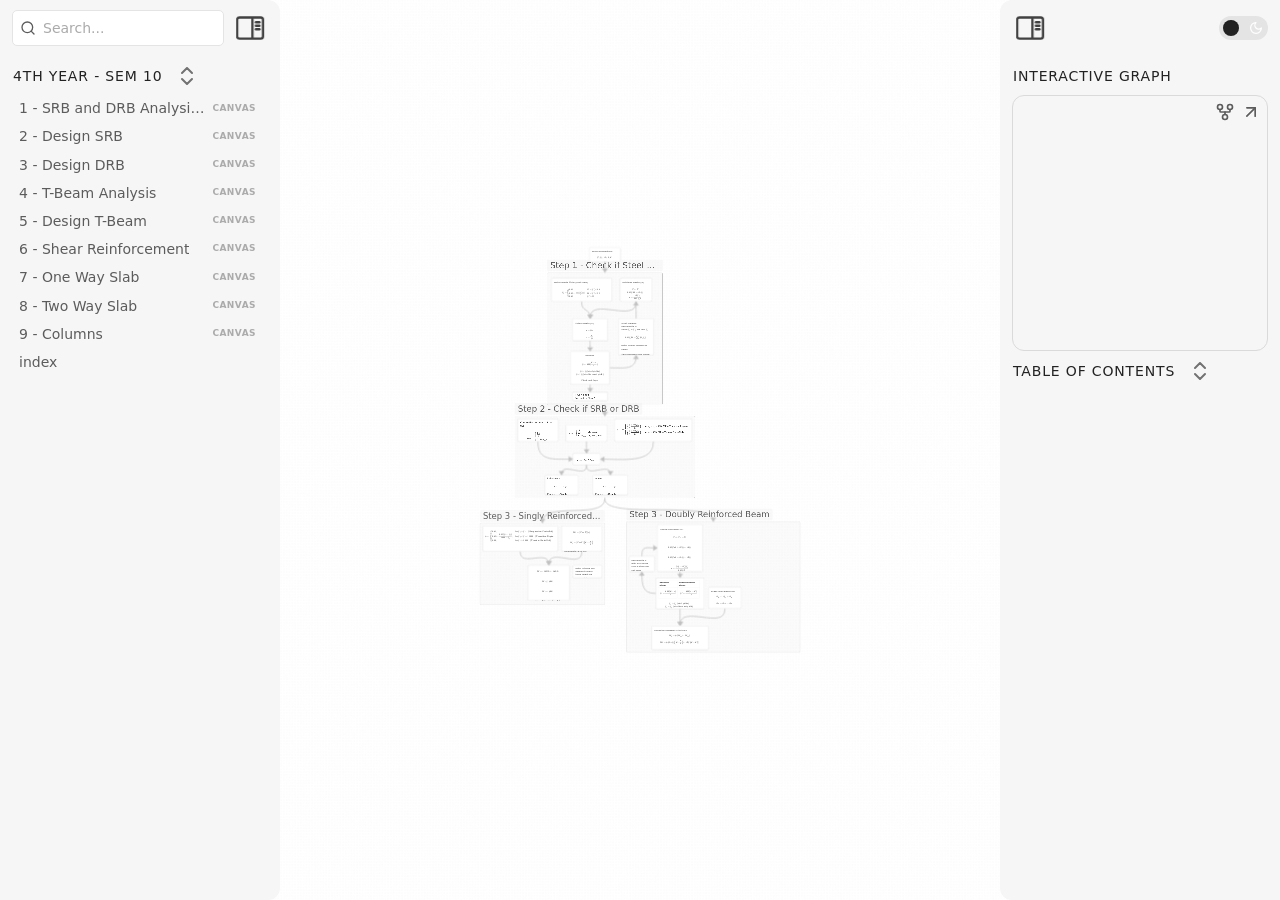
==== commit e729a96b: "All Flowcharts" ====
--- a/1-srb-and-drb-analysis-flowchart.html
+++ b/1-srb-and-drb-analysis-flowchart.html
@@ -8,21 +8,21 @@
 <meta property="og:type" content="website">
 <meta property="og:url" content="1-srb-and-drb-analysis-flowchart.html">
 <meta property="og:image" content="undefined">
-<meta charset="UTF-8"><meta property="og:site_name" content="4th year - Sem 10"><meta name="viewport" content="width=device-width, initial-scale=1.0, user-scalable=yes, minimum-scale=1.0, maximum-scale=5.0"><link rel="alternate" type="application/rss+xml" title="RSS Feed" href="site-lib/rss.xml"><script async="" id="webpage-script" src="site-lib/scripts/webpage.js" onload="this.onload=null;this.setAttribute(&quot;loaded&quot;, &quot;true&quot;)"></script><script async="" id="graph-wasm-script" src="site-lib/scripts/graph-wasm.js" onload="this.onload=null;this.setAttribute(&quot;loaded&quot;, &quot;true&quot;)"></script><script async="" id="graph-render-worker-script" src="site-lib/scripts/graph-render-worker.js" onload="this.onload=null;this.setAttribute(&quot;loaded&quot;, &quot;true&quot;)"></script><link rel="icon" href="site-lib/media/favicon.png"><link rel="preload" href="site-lib/styles/snippets.css" as="style" onload="this.onload=null;this.rel='stylesheet'"><noscript><link rel="stylesheet" href="site-lib/styles/snippets.css"></noscript><link rel="stylesheet" href="site-lib/styles/obsidian.css"><link rel="preload" href="site-lib/styles/global-variable-styles.css" as="style" onload="this.onload=null;this.rel='stylesheet'"><noscript><link rel="stylesheet" href="site-lib/styles/global-variable-styles.css"></noscript><link rel="preload" href="site-lib/styles/main-styles.css" as="style" onload="this.onload=null;this.rel='stylesheet'"><noscript><link rel="stylesheet" href="site-lib/styles/main-styles.css"></noscript><style>body{--line-width:40em;--line-width-adaptive:40em;--file-line-width:40em;--sidebar-width:min(20em, 80vw);--collapse-arrow-size:11px;--tree-vertical-spacing:1.3em;--sidebar-margin:12px}:root{background-color:#202124}.sidebar{height:100%;font-size:14px;z-index:10;min-width:calc(var(--sidebar-width) + var(--divider-width-hover));max-width:calc(var(--sidebar-width) + var(--divider-width-hover));position:relative;overflow:hidden;overflow:clip;transition:min-width ease-in-out,max-width ease-in-out;transition-duration:.2s;contain:size}#left-sidebar{left:0}#right-sidebar{right:0}.sidebar.is-collapsed{min-width:0;max-width:0}.sidebar.floating{position:absolute}.sidebar .leaf-content{height:100%;min-width:calc(var(--sidebar-width) - var(--divider-width-hover));top:0;padding:var(--sidebar-margin);padding-top:4em;line-height:var(--line-height-tight);background-color:var(--background-secondary);transition:background-color,border-right,border-left,box-shadow;transition-duration:var(--color-fade-speed);transition-timing-function:ease-in-out;position:absolute;display:flex;flex-direction:column}.sidebar:not(.is-collapsed) .leaf-content{min-width:calc(max(100%,var(--sidebar-width)) - 3px);max-width:calc(max(100%,var(--sidebar-width)) - 3px)}#left-sidebar-content{left:0;border-top-right-radius:var(--radius-l);border-bottom-right-radius:var(--radius-l)}#right-sidebar-content{right:0;border-top-left-radius:var(--radius-l);border-bottom-left-radius:var(--radius-l)}.sidebar #left-sidebar-content,.sidebar #right-sidebar-content{contain:none!important;container-type:normal!important;animation:none!important}.sidebar:has(.leaf-content:empty):has(.topbar-content:empty){display:none}.sidebar-topbar{height:calc(2.3em + 2 * var(--sidebar-margin));width:var(--sidebar-width);padding:var(--sidebar-margin);z-index:1;position:fixed;display:flex;align-items:center;transition:width ease-in-out;transition-duration:inherit}.sidebar.is-collapsed .sidebar-topbar{width:calc(2.3em + var(--sidebar-margin) * 2)}.sidebar .sidebar-topbar.is-collapsed{width:0}#left-sidebar .sidebar-topbar{left:0;flex-direction:row;border-top-right-radius:var(--radius-l)}#right-sidebar .sidebar-topbar{right:0;flex-direction:row-reverse;border-top-left-radius:var(--radius-l)}#left-sidebar .topbar-content{margin-right:calc(2.3em + var(--sidebar-margin));flex-direction:row}#right-sidebar .topbar-content{margin-left:calc(2.3em + var(--sidebar-margin));flex-direction:row-reverse}.topbar-content{overflow:hidden visible;overflow:clip visible;width:100%;height:100%;display:flex;align-items:center;transition:inherit}.sidebar.is-collapsed .topbar-content{width:0;transition:inherit}.clickable-icon.sidebar-collapse-icon{background-color:transparent;color:var(--icon-color-focused);padding:2px!important;margin:0!important;height:100%!important;width:2.3em!important;margin-inline:0.14em!important;position:absolute}#left-sidebar .clickable-icon.sidebar-collapse-icon{transform:rotateY(180deg);right:var(--sidebar-margin)}#right-sidebar .clickable-icon.sidebar-collapse-icon{transform:rotateY(180deg);left:var(--sidebar-margin)}.clickable-icon.sidebar-collapse-icon svg.svg-icon{width:100%;height:100%}.feature-title{margin-left:1px;text-transform:uppercase;letter-spacing:.06em;margin-top:.75em;margin-bottom:.75em}.feature-header{display:flex;align-items:center;padding-top:0;font-size:1em;padding-left:0}body.floating-sidebars .sidebar{position:absolute}body{transition:background-color var(--color-fade-speed) ease-in-out}#navbar:not(:empty){display:flex;align-items:center;justify-content:space-between;padding:.5em 1em;width:100%}#main{display:flex;flex-direction:column;height:100%;width:100%;align-items:stretch;justify-content:center}#main-horizontal{display:flex;flex-direction:row;flex-grow:1;width:100%;align-items:stretch;justify-content:center}#center-content{flex-basis:100%;max-width:100%;width:100%;height:100%;display:flex;flex-direction:column;align-items:center;transition:opacity .2s ease-in-out;contain:inline-size}.hide{opacity:0!important;transition:opacity .2s ease-in-out;pointer-events:none}#center-content>.obsidian-document{padding-left:2em;padding-right:1em;margin-bottom:0;width:100%;width:-webkit-fill-available;width:-moz-available;width:fill-available;transition:background-color var(--color-fade-speed) ease-in-out;border-top-right-radius:var(--window-radius,var(--radius-m));border-top-left-radius:var(--window-radius,var(--radius-m));overflow-x:hidden!important;overflow-y:auto!important;display:flex!important;flex-direction:column!important;align-items:center!important;contain:inline-size}body #center-content>.obsidian-document>.markdown-preview-sizer{padding-bottom:80vh;width:100%;max-width:var(--line-width);flex-basis:var(--line-width);transition:background-color var(--color-fade-speed) ease-in-out;contain:inline-size}#center-content>.obsidian-document>div{width:100%!important;transition:background-color var(--color-fade-speed) ease-in-out;contain:inline-size}#center-content>.obsidian-document:not([data-type=markdown]).embed{display:flex;padding:1em;height:100%;width:100%;align-items:center;justify-content:center}#center-content>.obsidian-document:not([data-type=markdown]).embed>*{max-width:100%;max-height:100%;object-fit:contain}:not(h1,h2,h3,h4,h5,h6,li):has(> :is(.math,table)){overflow-x:auto!important}#center-content>.obsidian-document:not([data-type=markdown]){overflow-x:auto;contain:content;padding:0;margin:0;height:100%}.obsidian-document[data-type=attachment]{display:flex;flex-direction:column;align-items:center;justify-content:center;height:100%;width:100%}.obsidian-document[data-type=attachment]>*{outline:0;border:none;box-shadow:none}.obsidian-document[data-type=attachment] :is(img){max-width:90%;max-height:90%;object-fit:contain}.obsidian-document[data-type=attachment]>:is(audio){width:100%;max-width:min(90%,var(--line-width))}.obsidian-document[data-type=attachment]>:is(embed,iframe,video){width:100%;height:100%;max-width:100%;max-height:100%;object-fit:contain}.canvas-wrapper>:is(.header,.footer){z-index:100;position:absolute;display:flex;justify-content:center;flex-direction:column;width:100%;align-items:center}.scroll-highlight{position:absolute;width:100%;height:100%;pointer-events:none;z-index:1000;background-color:hsla(var(--color-accent-hsl),.25);opacity:0;padding:1em;inset:50%;translate:-50% -50%;border-radius:var(--radius-s)}</style><script defer="">async function loadIncludes(){let e=document.querySelectorAll("link[itemprop='include']");for(const t of e){let e=t.getAttribute("href");try{let o="";if(e.startsWith("https:")||e.startsWith("http:")||"file:"!=window.location.protocol){const n=await fetch(e);if(!n.ok){console.log("Could not include file: "+e),t?.remove();continue}o=await n.text()}else{const t=document.getElementById(btoa(encodeURI(e)));if(t){const e=JSON.parse(decodeURI(atob(t.getAttribute("value")??"")));o=e?.data??""}}let n=document.createRange().createContextualFragment(o);t.before(n),t.remove(),console.log("Included text: "+o),console.log("Included file: "+e)}catch(o){t?.remove(),console.log("Could not include file: "+e,o);continue}}}document.addEventListener("DOMContentLoaded",(()=>{loadIncludes()}));let isFileProtocol="file:"==location.protocol;function waitLoadScripts(e,t){let o=e.map((e=>document.getElementById(e+"-script")));!function e(n){let l=o[n],c=n+1;l?(l&&"true"!=l.getAttribute("loaded")||n<o.length&&e(c),n<o.length&&l.addEventListener("load",(()=>e(c)))):n<o.length?e(c):t()}(0)}</script></head><body class="publish css-settings-manager styled-scrollbars show-inline-title show-ribbon is-focused"><script defer="">let theme=localStorage.getItem("theme")||(window.matchMedia("(prefers-color-scheme: dark)").matches?"dark":"light");"dark"==theme?(document.body.classList.add("theme-dark"),document.body.classList.remove("theme-light")):(document.body.classList.add("theme-light"),document.body.classList.remove("theme-dark")),window.innerWidth<480?document.body.classList.add("is-phone"):window.innerWidth<768?document.body.classList.add("is-tablet"):window.innerWidth<1024?document.body.classList.add("is-small-screen"):document.body.classList.add("is-large-screen")</script><div class="parsed-feature-container" style="display: contents;"><link itemprop="include" href="site-lib/html/custom-head-content-content.html"></div><div id="main"><div id="navbar"></div><div id="main-horizontal"><div id="left-content" class="leaf" style="--sidebar-width: var(--sidebar-width-left);"><div id="left-sidebar" class="sidebar"><div class="sidebar-handle"></div><div class="sidebar-topbar"><div class="topbar-content"><div id="search-container"><div id="search-wrapper"><input enterkeyhint="search" type="search" spellcheck="false" placeholder="Search..."><div aria-label="Clear search" id="search-clear-button"></div></div></div></div><div class="clickable-icon sidebar-collapse-icon"><svg xmlns="http://www.w3.org/2000/svg" width="100%" height="100%" viewBox="0 0 24 24" fill="none" stroke="currentColor" stroke-width="3" stroke-linecap="round" stroke-linejoin="round" class="svg-icon"><path d="M21 3H3C1.89543 3 1 3.89543 1 5V19C1 20.1046 1.89543 21 3 21H21C22.1046 21 23 20.1046 23 19V5C23 3.89543 22.1046 3 21 3Z"></path><path d="M10 4V20"></path><path d="M4 7H7"></path><path d="M4 10H7"></path><path d="M4 13H7"></path></svg></div></div><div class="sidebar-content-wrapper"><div id="left-sidebar-content" class="leaf-content"><link itemprop="include" href="site-lib/html/file-tree-content.html"></div></div><script defer="">let ls = document.querySelector("#left-sidebar"); ls.classList.toggle("is-collapsed", window.innerWidth < 768); ls.style.setProperty("--sidebar-width", localStorage.getItem("sidebar-left-width"));</script></div></div><div id="center-content" class="leaf"><div class="view-content obsidian-document" data-type="canvas"><style id="MJX-CHTML-styles">mjx-container[overflow=scroll][display]{overflow:auto clip;min-width:initial!important}mjx-container[overflow=truncate][display]{overflow:hidden clip;min-width:initial!important}mjx-container[display]{display:block;text-align:center;justify-content:center;margin:.7em 0;padding:.3em 2px}mjx-container[display][width=full]{display:flex}mjx-container[justify=left]{text-align:left;justify-content:left}mjx-container[justify=right]{text-align:right;justify-content:right}mjx-container[jax=CHTML]{white-space:nowrap}mjx-mi>mjx-c,mjx-mn>mjx-c,mjx-mo>mjx-c,mjx-ms>mjx-c,mjx-mtext>mjx-c{clip-path:polygon(-1em -2px,calc(100% + 1em) -2px,calc(100% + 1em) calc(100% + 2px),-1em calc(100% + 2px)) padding-box}mjx-stretchy-h{clip-path:polygon(0px -2px,100% -2px,100% calc(100% + 2px),0px calc(100% + 2px)) padding-box;display:inline-block}mjx-stretchy-v{clip-path:polygon(-2px 0px,calc(100% + 2px) 0px,calc(100% + 2px) 100%,-2px 100%) padding-box;display:inline-block;text-align:center}mjx-container [space="1"]{margin-left:.111em}mjx-container [space="2"]{margin-left:.167em}mjx-container [space="3"]{margin-left:.222em}mjx-container [space="4"]{margin-left:.278em}mjx-container [space="5"]{margin-left:.333em}mjx-container [rspace="1"]{margin-right:.111em}mjx-container [rspace="2"]{margin-right:.167em}mjx-container [rspace="3"]{margin-right:.222em}mjx-container [rspace="4"]{margin-right:.278em}mjx-container [rspace="5"]{margin-right:.333em}mjx-container [size="s"]{font-size:70.7%}mjx-container [size=ss]{font-size:50%}mjx-container [size=Tn]{font-size:60%}mjx-container [size=sm]{font-size:85%}mjx-container [size=lg]{font-size:120%}mjx-container [size=Lg]{font-size:144%}mjx-container [size=LG]{font-size:173%}mjx-container [size=hg]{font-size:207%}mjx-container [size=HG]{font-size:249%}mjx-container [width=full]{width:100%}mjx-box{display:inline-block}mjx-block{display:block}mjx-itable{display:inline-table}mjx-row{display:table-row}mjx-row>mjx-base,mjx-row>mjx-cell,mjx-row>mjx-den,mjx-row>mjx-over,mjx-row>mjx-under{display:table-cell}mjx-container [inline-breaks]{display:inline}mjx-container .mjx-selected{outline:black solid 2px}@media (prefers-color-scheme:dark){mjx-container .mjx-selected{outline:rgb(200,200,200) solid 2px}}mjx-mtext{display:inline-block;text-align:left}mjx-mstyle{display:inline-block}mjx-merror{display:inline-block;color:red;background-color:#ff0}mjx-mphantom{visibility:hidden}mjx-container[has-speech=true]{position:relative;cursor:default}mjx-speech{position:absolute;z-index:-1;inset:0px}mjx-speech:focus{outline:0}mjx-container a[data-mjx-href]{color:linktext;cursor:pointer}mjx-container a[data-mjx-href].mjx-visited{color:visitedtext}mjx-container>mjx-help{display:none;position:absolute;top:-.3em;right:-.5em;width:.6em;height:.6em;cursor:pointer}mjx-container[display=true]>mjx-help{position:sticky;bottom:100%;left:0;margin:-.3em -.5em 0 -.1em;right:0;top:initial}mjx-help>svg{stroke:black;width:100%;height:100%}mjx-help>svg>circle{stroke-width:1.5px;cx:9px;cy:9px;r:9px;fill:white}mjx-help>svg>circle:nth-child(2){fill:var(--mjx-bg1-color);r:7px}mjx-help>svg>line{stroke-width:2.5px;stroke-linecap:round}mjx-help:hover>svg>circle:nth-child(2){fill:white}mjx-container.mjx-explorer-active>mjx-help{display:inline-flex;align-items:center}@media (prefers-color-scheme:dark){mjx-help>svg{stroke:rgb(224,224,224)}mjx-help>svg>circle{fill:rgb(64,64,64)}mjx-help>svg>circle:nth-child(2){fill:rgba(132,132,255,0.3)}mjx-help:hover>svg>circle:nth-child(2){stroke:rgb(170,170,170);fill:rgb(64,64,64)}}mjx-math{display:inline-block;text-align:left;line-height:0;text-indent:0;font-style:normal;font-weight:400;font-size:100%;font-size-adjust:none;letter-spacing:normal;overflow-wrap:normal;word-spacing:normal;direction:ltr;padding:1px 0}mjx-container[jax=CHTML][display=true] mjx-math{padding:0}mjx-math[breakable]{display:inline}mjx-container[jax=CHTML] mjx-break{white-space:normal;line-height:0;clip-path:rect(0px 0px 0px 0px);font-family:MJX-BRK!important}mjx-break[size="0"]{letter-spacing:-.999em}mjx-break[size="1"]{letter-spacing:-.889em}mjx-break[size="2"]{letter-spacing:-.833em}mjx-break[size="3"]{letter-spacing:-.778em}mjx-break[size="4"]{letter-spacing:-.722em}mjx-break[size="5"]{letter-spacing:-.667em}mjx-mi{display:inline-block;text-align:left}mjx-c{display:inline-block;width:0;text-align:right}mjx-utext{display:inline-block;padding:.75em 0 .2em}mjx-mo{display:inline-block;text-align:left}mjx-stretchy-h>mjx-beg,mjx-stretchy-h>mjx-end,mjx-stretchy-h>mjx-ext,mjx-stretchy-h>mjx-mid{display:inline-block;width:0;text-align:right}mjx-stretchy-h>mjx-ext{clip-path:polygon(0px -1em,100% -1em,100% calc(100% + 1em),0px calc(100% + 1em)) padding-box;width:100%;border:0 solid transparent;box-sizing:border-box;text-align:left}mjx-stretchy-v>mjx-beg,mjx-stretchy-v>mjx-end,mjx-stretchy-v>mjx-ext,mjx-stretchy-v>mjx-mid{display:block;height:0;margin:0 auto}mjx-stretchy-v>mjx-ext>mjx-spacer{display:block}mjx-stretchy-v>mjx-ext{clip-path:polygon(-1em 0px,calc(100% + 1em) 0px,calc(100% + 1em) 100%,-1em 100%) padding-box;height:100%;border:.1px solid transparent;box-sizing:border-box;white-space:pre}mjx-mark{display:inline-block;height:0}mjx-mfrac{display:inline-block;text-align:left}mjx-frac{display:inline-block;vertical-align:.17em;padding:0 .22em}mjx-frac[type="d"]{vertical-align:.04em}mjx-frac[delims]{padding:0 .1em}mjx-frac[atop]{padding:0 .12em}mjx-frac[atop][delims]{padding:0}mjx-dtable{display:inline-table;width:100%}mjx-dtable>mjx-line,mjx-dtable>mjx-row{font-size:2000%}mjx-dbox{display:block;font-size:5%}mjx-num{display:block;text-align:center}mjx-den{display:block;text-align:center}mjx-mfrac[bevelled]>mjx-num{display:inline-block}mjx-mfrac[bevelled]>mjx-den{display:inline-block}mjx-den[align=right],mjx-num[align=right]{text-align:right}mjx-den[align=left],mjx-num[align=left]{text-align:left}mjx-nstrut{display:inline-block;height:.054em;width:0;vertical-align:-.054em}mjx-nstrut[type="d"]{height:.217em;vertical-align:-.217em}mjx-dstrut{display:inline-block;height:.505em;width:0}mjx-dstrut[type="d"]{height:.726em}mjx-line{display:block;box-sizing:border-box;min-height:1px;height:.06em;border-top:.075em solid;margin:.06em -.1em;overflow:hidden}mjx-line[type="d"]{margin:.18em -.1em}mjx-msub{display:inline-block;text-align:left}mjx-msubsup{display:inline-block;text-align:left}mjx-script{display:inline-block;padding-right:.05em;padding-left:.033em}mjx-script>mjx-spacer{display:block}mjx-mn{display:inline-block;text-align:left}mjx-texatom{display:inline-block;text-align:left}mjx-mrow{display:inline-block;text-align:left}mjx-linestack,mjx-mrow[break-top]{display:inline-table;width:100%}mjx-linestack[break-align=bottom],mjx-mrow[break-top][break-align=bottom]{display:inline-block}mjx-linestack[break-align=middle],mjx-mrow[break-top][break-align=middle]{vertical-align:middle}mjx-linestack[break-align=center],mjx-mrow[break-top][break-align=center]{vertical-align:middle}mjx-linestack[breakable]{display:inline}mjx-linestack[breakable]>mjx-linebox{display:inline}mjx-linestack[breakable]>mjx-linebox::before{white-space:pre;content:"\a "}mjx-linestack[breakable]>mjx-linebox::after{white-space:normal;content:" ";letter-spacing:-.999em;font-family:MJX-BRK}mjx-linestack[breakable]>mjx-linebox:first-of-type::before{display:none}mjx-linestack[breakable]>mjx-linebox:last-of-type::after{display:none}mjx-linebox{display:block}mjx-linebox[align=left]{text-align:left}mjx-linebox[align=center]{text-align:center}mjx-linebox[align=right]{text-align:right}mjx-linestrut{display:inline-block;height:1em;vertical-align:-.25em}mjx-mtable{display:inline-block;text-align:center;vertical-align:.25em;position:relative;box-sizing:border-box;border-spacing:0px;border-collapse:collapse}mjx-mstyle[size="s"] mjx-mtable{vertical-align:.354em}mjx-labels{position:absolute;left:0;top:0}mjx-table{display:inline-block;vertical-align:-.5ex;box-sizing:border-box}mjx-table>mjx-itable{vertical-align:middle;text-align:left;box-sizing:border-box}mjx-labels>mjx-itable{position:absolute;top:0}mjx-mtable[justify=left]{text-align:left}mjx-mtable[justify=right]{text-align:right}mjx-mtable[justify=left][side=left]{padding-right:0!important}mjx-mtable[justify=left][side=right]{padding-left:0!important}mjx-mtable[justify=right][side=left]{padding-right:0!important}mjx-mtable[justify=right][side=right]{padding-left:0!important}mjx-mtable[align]{vertical-align:baseline}mjx-mtable[align=top]>mjx-table{vertical-align:top}mjx-mtable[align=bottom]>mjx-table{vertical-align:bottom}mjx-mtable[side=right] mjx-labels{min-width:100%}mjx-mtr{display:table-row;text-align:left}mjx-mtr[rowalign=top]>mjx-mtd{vertical-align:top}mjx-mtr[rowalign=center]>mjx-mtd{vertical-align:middle}mjx-mtr[rowalign=bottom]>mjx-mtd{vertical-align:bottom}mjx-mtr[rowalign=baseline]>mjx-mtd{vertical-align:baseline}mjx-mtr[rowalign=axis]>mjx-mtd{vertical-align:.25em}mjx-mtd{display:table-cell;text-align:center;padding:.215em .4em}mjx-mtd:first-child{padding-left:0}mjx-mtd:last-child{padding-right:0}mjx-mtable>*>mjx-itable>:first-child>mjx-mtd{padding-top:0}mjx-mtable>*>mjx-itable>:last-child>mjx-mtd{padding-bottom:0}mjx-tstrut{display:inline-block;height:1em;vertical-align:-.25em}mjx-labels[align=left]>mjx-mtr>mjx-mtd{text-align:left}mjx-labels[align=right]>mjx-mtr>mjx-mtd{text-align:right}mjx-mtd[extra]{padding:0}mjx-mtd[rowalign=top]{vertical-align:top}mjx-mtd[rowalign=center]{vertical-align:middle}mjx-mtd[rowalign=bottom]{vertical-align:bottom}mjx-mtd[rowalign=baseline]{vertical-align:baseline}mjx-mtd[rowalign=axis]{vertical-align:.25em}mjx-msqrt{display:inline-block;text-align:left}mjx-root{display:inline-block;white-space:nowrap}mjx-surd{display:inline-block;vertical-align:top}mjx-sqrt{display:inline-block;padding-top:.075em}mjx-sqrt>mjx-box{border-top:.075em solid;padding-left:.03em;margin-left:-.03em}mjx-sqrt.mjx-tall>mjx-box{padding-left:.3em;margin-left:-.3em}mjx-msup{display:inline-block;text-align:left}mjx-container[jax=CHTML]>mjx-math.TEX-N[breakable]>*{font-family:MJX-TEX-ZERO,MJX-TEX-N}.TEX-N{font-family:MJX-TEX-ZERO,MJX-TEX-N}.TEX-B{font-family:MJX-TEX-ZERO,MJX-TEX-B}.TEX-I{font-family:MJX-TEX-ZERO,MJX-TEX-I}.TEX-BI{font-family:MJX-TEX-ZERO,MJX-TEX-BI}.TEX-F{font-family:MJX-TEX-ZERO,MJX-TEX-F}.TEX-FB{font-family:MJX-TEX-ZERO,MJX-TEX-FB}.TEX-SS{font-family:MJX-TEX-ZERO,MJX-TEX-SS}.TEX-SSB{font-family:MJX-TEX-ZERO,MJX-TEX-SSB}.TEX-SSI{font-family:MJX-TEX-ZERO,MJX-TEX-SSI}.TEX-M{font-family:MJX-TEX-ZERO,MJX-TEX-M}.TEX-SO{font-family:MJX-TEX-ZERO,MJX-TEX-SO}.TEX-LO{font-family:MJX-TEX-ZERO,MJX-TEX-LO}.TEX-C{font-family:MJX-TEX-ZERO,MJX-TEX-C}.TEX-CB{font-family:MJX-TEX-ZERO,MJX-TEX-CB}.TEX-OS{font-family:MJX-TEX-ZERO,MJX-TEX-OS}.TEX-OB{font-family:MJX-TEX-ZERO,MJX-TEX-OB}.TEX-MI{font-family:MJX-TEX-ZERO,MJX-TEX-MI}.TEX-V{font-family:MJX-TEX-ZERO,MJX-TEX-V}.TEX-S3{font-family:MJX-TEX-ZERO,MJX-TEX-S3}.TEX-S4{font-family:MJX-TEX-ZERO,MJX-TEX-S4}.MHC-M{font-family:MJX-TEX-ZERO,MJX-MHC-M}.MHC-N{font-family:MJX-TEX-ZERO,MJX-MHC-N}@font-face{font-family:MJX-MHC-M;src:url("site-lib/fonts/mjx-mhc-m.woff2") format("woff2")}@font-face{font-family:MJX-MHC-N;src:url("site-lib/fonts/mjx-mhc-n.woff2") format("woff2")}@font-face{font-family:MJX-TEX-ZERO;src:url("site-lib/fonts/mjx-tex-zero.woff2") format("woff2")}@font-face{font-family:MJX-BRK;src:url("site-lib/fonts/mjx-tex-brk.woff2") format("woff2")}@font-face{font-family:MJX-TEX-N;src:url("site-lib/fonts/mjx-tex-n.woff2") format("woff2")}@font-face{font-family:MJX-TEX-B;src:url("site-lib/fonts/mjx-tex-b.woff2") format("woff2")}@font-face{font-family:MJX-TEX-I;src:url("site-lib/fonts/mjx-tex-i.woff2") format("woff2")}@font-face{font-family:MJX-TEX-BI;src:url("site-lib/fonts/mjx-tex-bi.woff2") format("woff2")}@font-face{font-family:MJX-TEX-F;src:url("site-lib/fonts/mjx-tex-f.woff2") format("woff2")}@font-face{font-family:MJX-TEX-FB;src:url("site-lib/fonts/mjx-tex-fb.woff2") format("woff2")}@font-face{font-family:MJX-TEX-SS;src:url("site-lib/fonts/mjx-tex-ss.woff2") format("woff2")}@font-face{font-family:MJX-TEX-SSB;src:url("site-lib/fonts/mjx-tex-ssb.woff2") format("woff2")}@font-face{font-family:MJX-TEX-SSI;src:url("site-lib/fonts/mjx-tex-ssi.woff2") format("woff2")}@font-face{font-family:MJX-TEX-M;src:url("site-lib/fonts/mjx-tex-m.woff2") format("woff2")}@font-face{font-family:MJX-TEX-SO;src:url("site-lib/fonts/mjx-tex-so.woff2") format("woff2")}@font-face{font-family:MJX-TEX-LO;src:url("site-lib/fonts/mjx-tex-lo.woff2") format("woff2")}@font-face{font-family:MJX-TEX-C;src:url("site-lib/fonts/mjx-tex-c.woff2") format("woff2")}@font-face{font-family:MJX-TEX-CB;src:url("site-lib/fonts/mjx-tex-cb.woff2") format("woff2")}@font-face{font-family:MJX-TEX-OS;src:url("site-lib/fonts/mjx-tex-os.woff2") format("woff2")}@font-face{font-family:MJX-TEX-OB;src:url("site-lib/fonts/mjx-tex-ob.woff2") format("woff2")}@font-face{font-family:MJX-TEX-MI;src:url("site-lib/fonts/mjx-tex-mi.woff2") format("woff2")}@font-face{font-family:MJX-TEX-V;src:url("site-lib/fonts/mjx-tex-v.woff2") format("woff2")}@font-face{font-family:MJX-TEX-S3;src:url("site-lib/fonts/mjx-tex-s3.woff2") format("woff2")}@font-face{font-family:MJX-TEX-S4;src:url("site-lib/fonts/mjx-tex-s4.woff2") format("woff2")}mjx-stretchy-v.mjx-c7B>mjx-beg{width:.889em;margin:.899em auto -.899em}mjx-stretchy-v.mjx-c7B>mjx-ext>mjx-spacer{margin-top:.115em}mjx-stretchy-v.mjx-c7B>mjx-ext{width:.889em;line-height:.264em}mjx-stretchy-v.mjx-c7B>mjx-end{width:.889em;margin:-.899em auto .899em}mjx-stretchy-v.mjx-c7B>mjx-mid{width:.889em;margin:.25em auto -.25em}mjx-stretchy-v.mjx-c7B>mjx-ext:first-of-type{height:50%;border-width:.894em 0 .895em}mjx-stretchy-v.mjx-c7B>mjx-ext:last-of-type{height:50%;border-width:.895em 0 .879em}mjx-c.mjx-c1D451{padding:.694em .523em .01em 0}mjx-c.mjx-c3D{padding:.367em .778em 0 0}mjx-c.mjx-c210E{padding:.694em .576em .011em 0}mjx-c.mjx-c2212{padding:.583em .778em .082em 0}mjx-c.mjx-c1D450{padding:.442em .433em .011em 0}mjx-c.mjx-c1D44F{padding:.694em .429em .011em 0}mjx-c.mjx-c32{padding:.666em .5em 0 0}mjx-c.mjx-c1D440{padding:.683em 1.051em 0 0}mjx-c.mjx-c1D44E{padding:.441em .529em .01em 0}mjx-c.mjx-c1D436{padding:.705em .76em .022em 0}mjx-c.mjx-c1D437{padding:.683em .828em 0 0}mjx-c.mjx-c1D43F{padding:.683em .681em 0 0}mjx-c.mjx-c1D44A{padding:.683em 1.048em .022em 0}mjx-c.mjx-c1D462{padding:.442em .572em .011em 0}mjx-c.mjx-c31{padding:.666em .5em 0 0}mjx-c.mjx-c33{padding:.665em .5em .022em 0}mjx-c.mjx-c28{padding:.75em .389em .25em 0}mjx-c.mjx-c2B{padding:.583em .778em .082em 0}mjx-c.mjx-c29{padding:.75em .389em .25em 0}mjx-c.mjx-c1D70C{padding:.442em .517em .216em 0}mjx-c.mjx-c61{padding:.448em .5em .011em 0}mjx-c.mjx-c63{padding:.448em .444em .011em 0}mjx-c.mjx-c74{padding:.615em .389em .01em 0}mjx-c.mjx-c30{padding:.666em .5em .022em 0}mjx-c.mjx-c2E{padding:.12em .278em 0 0}mjx-c.mjx-c38{padding:.666em .5em .022em 0}mjx-c.mjx-c35{padding:.666em .5em .022em 0}mjx-c.mjx-c1D453{padding:.705em .55em .205em 0}mjx-c.mjx-c2032{padding:.56em .275em 0 0}mjx-c.mjx-c1D466{padding:.442em .496em .205em 0}mjx-c.mjx-c5B.TEX-S4{padding:1.75em .583em 1.249em 0}mjx-c.mjx-c221A.TEX-S4{padding:1.75em 1.02em 1.25em 0}mjx-c.mjx-c1D445{padding:.683em .759em .021em 0}mjx-c.mjx-c5D.TEX-S4{padding:1.75em .583em 1.249em 0}mjx-c.mjx-c6D{padding:.442em .833em 0 0}mjx-c.mjx-c69{padding:.669em .278em 0 0}mjx-c.mjx-c6E{padding:.442em .556em 0 0}mjx-c.mjx-c34{padding:.677em .5em 0 0}mjx-c.mjx-c78{padding:.431em .528em 0 0}mjx-c.mjx-c28.TEX-S3{padding:1.45em .736em .949em 0}mjx-c.mjx-c29.TEX-S3{padding:1.45em .736em .949em 0}mjx-c.mjx-c2C{padding:.121em .278em .194em 0}mjx-c.mjx-c66{padding:.705em .372em 0 0}mjx-c.mjx-cA0{padding:0 .25em 0 0}mjx-c.mjx-c3C{padding:.54em .778em .04em 0}mjx-c.mjx-c2264{padding:.636em .778em .138em 0}mjx-c.mjx-c4F{padding:.705em .778em .022em 0}mjx-c.mjx-c76{padding:.431em .528em .011em 0}mjx-c.mjx-c65{padding:.448em .444em .011em 0}mjx-c.mjx-c72{padding:.442em .392em 0 0}mjx-c.mjx-c2D{padding:.252em .333em 0 0}mjx-c.mjx-c6F{padding:.448em .5em .01em 0}mjx-c.mjx-c64{padding:.694em .556em .011em 0}mjx-c.mjx-c20{padding:0 .25em 0 0}mjx-c.mjx-c52{padding:.683em .736em .022em 0}mjx-c.mjx-c73{padding:.448em .394em .011em 0}mjx-c.mjx-c67{padding:.453em .5em .206em 0}mjx-c.mjx-c3E{padding:.54em .778em .04em 0}mjx-c.mjx-c1D719{padding:.694em .596em .205em 0}mjx-c.mjx-c22C5{padding:.31em .278em 0 0}mjx-c.mjx-c37{padding:.676em .5em .022em 0}mjx-c.mjx-c1D434{padding:.716em .75em 0 0}mjx-c.mjx-c1D460{padding:.442em .469em .01em 0}mjx-c.mjx-c1D446{padding:.705em .645em .022em 0}mjx-c.mjx-c1D70B{padding:.431em .573em .011em 0}mjx-c.mjx-c36{padding:.666em .5em .022em 0}mjx-c.mjx-c1D6FE{padding:.441em .543em .216em 0}mjx-c.mjx-c55{padding:.683em .75em .022em 0}mjx-c.mjx-c54{padding:.677em .722em 0 0}mjx-c.mjx-c79{padding:.431em .528em .204em 0}mjx-c.mjx-c70{padding:.442em .556em .194em 0}mjx-c.mjx-c62{padding:.694em .556em .011em 0}mjx-c.mjx-c4E{padding:.683em .75em 0 0}mjx-c.mjx-c53{padding:.705em .556em .022em 0}mjx-c.mjx-c43{padding:.705em .722em .021em 0}mjx-c.mjx-c50{padding:.683em .681em 0 0}mjx-c.mjx-c6C{padding:.694em .278em 0 0}mjx-c.mjx-c1D45A{padding:.442em .878em .011em 0}mjx-c.mjx-c1D456{padding:.661em .345em .011em 0}mjx-c.mjx-c1D45B{padding:.442em .6em .011em 0}mjx-mspace{display:inline-block;text-align:left}mjx-c.mjx-c2265{padding:.636em .778em .138em 0}mjx-c.mjx-c1D461{padding:.626em .361em .011em 0}mjx-c.mjx-c1D454{padding:.442em .48em .205em 0}mjx-c.mjx-c1D443{padding:.683em .751em 0 0}mjx-c.mjx-c5B.TEX-SO{padding:.85em .417em .349em 0}mjx-c.mjx-c5D.TEX-SO{padding:.85em .417em .349em 0}mjx-c.mjx-c3A3{padding:.683em .722em 0 0}mjx-c.mjx-c1D439{padding:.68em .749em 0 0}mjx-c.mjx-c1D447{padding:.677em .717em 0 0}mjx-c.mjx-c2F{padding:.75em .5em .25em 0}mjx-c.mjx-c1D452{padding:.442em .466em .011em 0}mjx-c.mjx-c1D459{padding:.694em .298em .011em 0}mjx-c.mjx-c221A.TEX-S3{padding:1.45em 1.02em .95em 0}mjx-c.mjx-c1D6FD{padding:.705em .573em .194em 0}mjx-c.mjx-c221A.TEX-LO{padding:1.15em 1.02em .65em 0}mjx-menclose{display:inline-block;text-align:left;position:relative}mjx-menclose>mjx-dstrike{display:inline-block;left:0;top:0;position:absolute;border-top:.067em solid;transform-origin:left top}mjx-menclose>mjx-ustrike{display:inline-block;left:0;bottom:0;position:absolute;border-top:.067em solid;transform-origin:left bottom}mjx-menclose>mjx-hstrike{border-top:.067em solid;position:absolute;left:0;right:0;bottom:50%;transform:translateY(.034em)}mjx-menclose>mjx-vstrike{border-left:.067em solid;position:absolute;top:0;bottom:0;right:50%;transform:translateX(.034em)}mjx-menclose>mjx-rbox{position:absolute;inset:0px;border:.067em solid;border-radius:.267em}mjx-menclose>mjx-cbox{position:absolute;inset:0px;border:.067em solid;border-radius:50%}mjx-menclose>mjx-arrow{position:absolute;left:0;bottom:50%;height:0;width:0}mjx-menclose>mjx-arrow>mjx-aline{display:block;position:absolute;box-sizing:border-box;transform-origin:center bottom;left:0;top:-.034em;right:.201em;height:0;border-top:.067em solid;border-left:0;border-right:0px}mjx-menclose>mjx-arrow[double]>mjx-aline{display:block;position:absolute;box-sizing:border-box;transform-origin:center bottom;left:.201em;height:0;border-left:.268em solid;border-right:0px}mjx-menclose>mjx-arrow>mjx-rthead{display:block;position:absolute;box-sizing:border-box;transform-origin:center bottom;transform:skewX(.464rad);right:0;bottom:-1px;border-width:.134em 0 1px .268em;border-left-style:solid;border-left-color:initial;border-right-style:initial;border-right-color:initial;border-bottom-style:solid;border-bottom-color:transparent;border-top-style:solid;border-top-color:transparent}mjx-menclose>mjx-arrow>mjx-rbhead{display:block;position:absolute;box-sizing:border-box;transform:skewX(-.464rad);transform-origin:center top;right:0;top:-1px;border-width:1px 0 .134em .268em;border-left-style:solid;border-left-color:initial;border-right-style:initial;border-right-color:initial;border-top-style:solid;border-top-color:transparent;border-bottom-style:solid;border-bottom-color:transparent}mjx-menclose>mjx-arrow>mjx-lthead{display:block;position:absolute;box-sizing:border-box;transform:skewX(-.464rad);transform-origin:center bottom;left:0;bottom:-1px;border-width:.134em .268em 1px 0;border-left-style:initial;border-left-color:initial;border-right-style:solid;border-right-color:initial;border-bottom-style:solid;border-bottom-color:transparent;border-top-style:solid;border-top-color:transparent}mjx-menclose>mjx-arrow>mjx-lbhead{display:block;position:absolute;box-sizing:border-box;transform:skewX(.464rad);transform-origin:center top;left:0;top:-1px;border-width:1px .268em .134em 0;border-left-style:initial;border-left-color:initial;border-right-style:solid;border-right-color:initial;border-top-style:solid;border-top-color:transparent;border-bottom-style:solid;border-bottom-color:transparent}mjx-menclose>mjx-dbox-top{position:absolute;top:0;bottom:50%;left:0;width:.3em;border-width:.067em;border-style:solid solid none none;border-radius:0 100% 0 0;box-sizing:border-box}mjx-menclose>mjx-dbox-bot{position:absolute;top:50%;bottom:0;left:0;width:.3em;border-width:.067em;border-style:none solid solid none;border-radius:0 0 100%;box-sizing:border-box}mjx-c.mjx-c3A{padding:.43em .278em 0 0}mjx-c.mjx-cD7{padding:.491em .778em 0 0}mjx-c.mjx-c2234{padding:.471em .667em .082em 0}mjx-c.mjx-c1D442{padding:.704em .763em .022em 0}mjx-c.mjx-c1D6FF{padding:.717em .451em .01em 0}mjx-c.mjx-c394{padding:.716em .833em 0 0}mjx-c.mjx-c1D438{padding:.68em .764em 0 0}mjx-c.mjx-c1D43C{padding:.683em .504em 0 0}mjx-c.mjx-c221A.TEX-SO{padding:.85em 1.02em .35em 0}mjx-munder{display:inline-block;text-align:left}mjx-over{text-align:left}mjx-munder:not([limits=false]){display:inline-table}mjx-munder>mjx-row{text-align:left}mjx-under{padding-bottom:.1em}mjx-c.mjx-c1D435{padding:.683em .759em 0 0}mjx-c.mjx-c2211.TEX-LO{padding:.95em 1.444em .45em 0}mjx-c.mjx-c68{padding:.694em .556em 0 0}mjx-c.mjx-c6B{padding:.694em .528em 0 0}mjx-c.mjx-c4D{padding:.683em .917em 0 0}mjx-c.mjx-c39{padding:.666em .5em .022em 0}mjx-c.mjx-c28.TEX-LO{padding:1.15em .597em .649em 0}mjx-c.mjx-c29.TEX-LO{padding:1.15em .597em .649em 0}mjx-c.mjx-c5B{padding:.75em .278em .25em 0}mjx-c.mjx-c5D{padding:.75em .278em .25em 0}mjx-c.mjx-c1D467{padding:.442em .468em .011em 0}mjx-c.mjx-c3F{padding:.705em .472em 0 0}mjx-c.mjx-c2013{padding:.285em .5em 0 0}mjx-c.mjx-c1D465{padding:.442em .572em .011em 0}mjx-c.mjx-c7B.TEX-S4{padding:1.75em .806em 1.249em 0}mjx-c.mjx-c47{padding:.705em .785em .022em 0}mjx-c.mjx-c1D448{padding:.683em .767em .022em 0}</style><div class="canvas-wrapper node-insert-event" tabindex="-1" data-ignore-swipe="true" style="--zoom-multiplier: 2.224086891288198;"><svg class="canvas-background"><pattern id="c06c1eea91859d0f" patternUnits="userSpaceOnUse" x="457.62268620885715" y="319.79783940868026" width="16.172847305578365" height="16.172847305578365"><circle cx="0.7" cy="0.7" r="0.7"></circle></pattern><rect x="0" y="0" width="100%" height="100%" fill="url(#c06c1eea91859d0f)"></rect></svg><div class="canvas-card-menu" style="z-index: 101;"><div class="canvas-card-menu-button mod-draggable" aria-label="Drag to add card" data-tooltip-position="top"><svg xmlns="http://www.w3.org/2000/svg" width="24" height="24" viewBox="0 0 24 24" fill="none" stroke="currentColor" stroke-width="2" stroke-linecap="round" stroke-linejoin="round" class="svg-icon lucide-sticky-note"><path d="M21 9a2.4 2.4 0 0 0-.706-1.706l-3.588-3.588A2.4 2.4 0 0 0 15 3H5a2 2 0 0 0-2 2v14a2 2 0 0 0 2 2h14a2 2 0 0 0 2-2z"></path><path d="M15 3v5a1 1 0 0 0 1 1h5"></path></svg></div><div class="canvas-card-menu-button mod-draggable" aria-label="Drag to add note from vault" data-tooltip-position="top"><svg xmlns="http://www.w3.org/2000/svg" width="24" height="24" viewBox="0 0 24 24" fill="none" stroke="currentColor" stroke-width="2" stroke-linecap="round" stroke-linejoin="round" class="svg-icon lucide-file-text"><path d="M6 22a2 2 0 0 1-2-2V4a2 2 0 0 1 2-2h8a2.4 2.4 0 0 1 1.704.706l3.588 3.588A2.4 2.4 0 0 1 20 8v12a2 2 0 0 1-2 2z"></path><path d="M14 2v5a1 1 0 0 0 1 1h5"></path><path d="M10 9H8"></path><path d="M16 13H8"></path><path d="M16 17H8"></path></svg></div><div class="canvas-card-menu-button mod-draggable" aria-label="Drag to add media from vault" data-tooltip-position="top"><svg xmlns="http://www.w3.org/2000/svg" width="24" height="24" viewBox="0 0 24 24" fill="none" stroke="currentColor" stroke-width="2" stroke-linecap="round" stroke-linejoin="round" class="svg-icon lucide-file-image"><path d="M6 22a2 2 0 0 1-2-2V4a2 2 0 0 1 2-2h8a2.4 2.4 0 0 1 1.704.706l3.588 3.588A2.4 2.4 0 0 1 20 8v12a2 2 0 0 1-2 2z"></path><path d="M14 2v5a1 1 0 0 0 1 1h5"></path><circle cx="10" cy="12" r="2"></circle><path d="m20 17-1.296-1.296a2.41 2.41 0 0 0-3.408 0L9 22"></path></svg></div></div><div class="canvas-controls" style="z-index: 101;"><div class="canvas-control-group mod-raised"><div class="canvas-control-item" aria-label="Canvas settings" data-tooltip-position="left"><svg xmlns="http://www.w3.org/2000/svg" width="24" height="24" viewBox="0 0 24 24" fill="none" stroke="currentColor" stroke-width="2" stroke-linecap="round" stroke-linejoin="round" class="svg-icon lucide-settings"><path d="M9.671 4.136a2.34 2.34 0 0 1 4.659 0 2.34 2.34 0 0 0 3.319 1.915 2.34 2.34 0 0 1 2.33 4.033 2.34 2.34 0 0 0 0 3.831 2.34 2.34 0 0 1-2.33 4.033 2.34 2.34 0 0 0-3.319 1.915 2.34 2.34 0 0 1-4.659 0 2.34 2.34 0 0 0-3.32-1.915 2.34 2.34 0 0 1-2.33-4.033 2.34 2.34 0 0 0 0-3.831A2.34 2.34 0 0 1 6.35 6.051a2.34 2.34 0 0 0 3.319-1.915"></path><circle cx="12" cy="12" r="3"></circle></svg></div></div><div class="canvas-control-group mod-raised"><div class="canvas-control-item" aria-label="Zoom in" data-tooltip-position="left"><svg xmlns="http://www.w3.org/2000/svg" width="24" height="24" viewBox="0 0 24 24" fill="none" stroke="currentColor" stroke-width="2" stroke-linecap="round" stroke-linejoin="round" class="svg-icon lucide-plus"><path d="M5 12h14"></path><path d="M12 5v14"></path></svg></div><div class="canvas-control-item" aria-label="Reset zoom" data-tooltip-position="left"><svg xmlns="http://www.w3.org/2000/svg" width="24" height="24" viewBox="0 0 24 24" fill="none" stroke="currentColor" stroke-width="2" stroke-linecap="round" stroke-linejoin="round" class="svg-icon lucide-rotate-cw"><path d="M21 12a9 9 0 1 1-9-9c2.52 0 4.93 1 6.74 2.74L21 8"></path><path d="M21 3v5h-5"></path></svg></div><div class="canvas-control-item" aria-label="Zoom to fit
-(Shift + 1)" data-tooltip-position="left"><svg xmlns="http://www.w3.org/2000/svg" width="24" height="24" viewBox="0 0 24 24" fill="none" stroke="currentColor" stroke-width="2" stroke-linecap="round" stroke-linejoin="round" class="svg-icon lucide-maximize"><path d="M8 3H5a2 2 0 0 0-2 2v3"></path><path d="M21 8V5a2 2 0 0 0-2-2h-3"></path><path d="M3 16v3a2 2 0 0 0 2 2h3"></path><path d="M16 21h3a2 2 0 0 0 2-2v-3"></path></svg></div><div class="canvas-control-item" aria-label="Zoom out" data-tooltip-position="left"><svg xmlns="http://www.w3.org/2000/svg" width="24" height="24" viewBox="0 0 24 24" fill="none" stroke="currentColor" stroke-width="2" stroke-linecap="round" stroke-linejoin="round" class="svg-icon lucide-minus"><path d="M5 12h14"></path></svg></div></div><div class="canvas-control-group mod-raised"><div class="canvas-control-item is-disabled" aria-label="Undo" data-tooltip-position="left"><svg xmlns="http://www.w3.org/2000/svg" width="24" height="24" viewBox="0 0 24 24" fill="none" stroke="currentColor" stroke-width="2" stroke-linecap="round" stroke-linejoin="round" class="svg-icon lucide-undo-2"><path d="M9 14 4 9l5-5"></path><path d="M4 9h10.5a5.5 5.5 0 0 1 5.5 5.5a5.5 5.5 0 0 1-5.5 5.5H11"></path></svg></div><div class="canvas-control-item is-disabled" aria-label="Redo" data-tooltip-position="left"><svg xmlns="http://www.w3.org/2000/svg" width="24" height="24" viewBox="0 0 24 24" fill="none" stroke="currentColor" stroke-width="2" stroke-linecap="round" stroke-linejoin="round" class="svg-icon lucide-redo-2"><path d="m15 14 5-5-5-5"></path><path d="M20 9H9.5A5.5 5.5 0 0 0 4 14.5A5.5 5.5 0 0 0 9.5 20H13"></path></svg></div></div><div class="canvas-control-group mod-raised"><div class="canvas-control-item" aria-label="Canvas help" data-tooltip-position="left"><svg xmlns="http://www.w3.org/2000/svg" width="24" height="24" viewBox="0 0 24 24" fill="none" stroke="currentColor" stroke-width="2" stroke-linecap="round" stroke-linejoin="round" class="svg-icon lucide-help-circle"><circle cx="12" cy="12" r="10"></circle><path d="M9.09 9a3 3 0 0 1 5.83 1c0 2-3 3-3 3"></path><path d="M12 17h.01"></path></svg></div></div></div><div class="canvas" style="transform: translate(455.5px, 320px) scale(0.202161) translate(250.5px, -881px);"><svg class="canvas-edges"></svg><svg class="canvas-edges"></svg><svg class="canvas-edges"></svg><svg class="canvas-edges"></svg><svg class="canvas-edges"><g><path class="canvas-interaction-path" d="M-665 -175 L-665 -168 M-665,-168 C-665,-98 -605,-129 -605,-59"></path><path class="canvas-display-path" d="M-665 -175 L-665 -168 M-665,-168 C-665,-98 -605,-129 -605,-59"></path></g><g><path class="canvas-interaction-path" d="M-605 105 L-605 112 M-605,112 C-605,182 -605,103 -605,173"></path><path class="canvas-display-path" d="M-605 105 L-605 112 M-605,112 C-605,182 -605,103 -605,173"></path></g><g><path class="canvas-interaction-path" d="M-605 414 L-605 421 M-605,421 C-605,491 -605,393 -605,463"></path><path class="canvas-display-path" d="M-605 414 L-605 421 M-605,421 C-605,491 -605,393 -605,463"></path></g><g><path class="canvas-interaction-path" d="M-499.5 -458 L-499.5 -451 M-499.5,-451 C-499.5,-381 -500,-457 -500,-387"></path><path class="canvas-display-path" d="M-499.5 -458 L-499.5 -451 M-499.5,-451 C-499.5,-381 -500,-457 -500,-387"></path></g><g><path class="canvas-interaction-path" d="M-631 820 L-631 827 M-631,827 C-631,897 -630.5,828 -630.5,898"></path><path class="canvas-display-path" d="M-631 820 L-631 827 M-631,827 C-631,897 -630.5,828 -630.5,898"></path></g><g><path class="canvas-interaction-path" d="M-156 820 L-156 827 M-156,827 C-156,977 -376,946 -526,946"></path><path class="canvas-display-path" d="M-156 820 L-156 827 M-156,827 C-156,977 -376,946 -526,946"></path></g><g><path class="canvas-interaction-path" d="M-630.5 987 L-630.5 994 M-630.5,994 C-630.5,1087.5243952132278 -808,959.4756047867724 -808,1053"></path><path class="canvas-display-path" d="M-630.5 987 L-630.5 994 M-630.5,994 C-630.5,1087.5243952132278 -808,959.4756047867724 -808,1053"></path></g><g><path class="canvas-interaction-path" d="M-630.5 987 L-630.5 994 M-630.5,994 C-630.5,1083.7374643056064 -461,963.2625356943935 -461,1053"></path><path class="canvas-display-path" d="M-630.5 987 L-630.5 994 M-630.5,994 C-630.5,1083.7374643056064 -461,963.2625356943935 -461,1053"></path></g><g><path class="canvas-interaction-path" d="M-975.5 820 L-975.5 827 M-975.5,827 C-975.5,961.165243263671 -869.165243263671,946 -735,946"></path><path class="canvas-display-path" d="M-975.5 820 L-975.5 827 M-975.5,827 C-975.5,961.165243263671 -869.165243263671,946 -735,946"></path></g><g><path class="canvas-interaction-path" d="M-1101 1600 L-1101 1607 M-1101,1607 C-1101,1717.0025567884675 -898.5,1582.9974432115325 -898.5,1693"></path><path class="canvas-display-path" d="M-1101 1600 L-1101 1607 M-1101,1607 C-1101,1717.0025567884675 -898.5,1582.9974432115325 -898.5,1693"></path></g><g><path class="canvas-interaction-path" d="M-664 1600 L-664 1607 M-664,1607 C-664,1731.8861981965981 -898.5,1568.1138018034019 -898.5,1693"></path><path class="canvas-display-path" d="M-664 1600 L-664 1607 M-664,1607 C-664,1731.8861981965981 -898.5,1568.1138018034019 -898.5,1693"></path></g><g><path class="canvas-interaction-path" d="M-500.5 1222 L-500.5 1229 M-500.5,1229 C-500.5,1379 -944,1243 -944,1393"></path><path class="canvas-display-path" d="M-500.5 1222 L-500.5 1229 M-500.5,1229 C-500.5,1379 -944,1243 -944,1393"></path></g><g><path class="canvas-interaction-path" d="M-500 560 L-500 567 M-500,567 C-500,637 -500.5,563 -500.5,633"></path><path class="canvas-display-path" d="M-500 560 L-500 567 M-500,567 C-500,637 -500.5,563 -500.5,633"></path></g><g><path class="canvas-interaction-path" d="M34 1745 L34 1752 M34,1752 C34,1822 34,1713 34,1783"></path><path class="canvas-display-path" d="M34 1745 L34 1752 M34,1752 C34,1822 34,1713 34,1783"></path></g><g><path class="canvas-interaction-path" d="M-137 1900 L-144 1900 M-144,1900 C-231.39708233116252,1900 -237,1839.3970823311624 -237,1752"></path><path class="canvas-display-path" d="M-137 1900 L-144 1900 M-144,1900 C-231.39708233116252,1900 -237,1839.3970823311624 -237,1752"></path></g><g><path class="canvas-interaction-path" d="M-237 1636 L-237 1629 M-237,1629 C-237,1559 -204,1577.5 -134,1577.5"></path><path class="canvas-display-path" d="M-237 1636 L-237 1629 M-237,1629 C-237,1559 -204,1577.5 -134,1577.5"></path></g><g><path class="canvas-interaction-path" d="M352.5 2007 L352.5 2014 M352.5,2014 C352.5,2164 34,1974 34,2124"></path><path class="canvas-display-path" d="M352.5 2007 L352.5 2014 M352.5,2014 C352.5,2164 34,1974 34,2124"></path></g><g><path class="canvas-interaction-path" d="M34 2010 L34 2017 M34,2017 C34,2087 34,2054 34,2124"></path><path class="canvas-display-path" d="M34 2010 L34 2017 M34,2017 C34,2087 34,2054 34,2124"></path></g><g><path class="canvas-interaction-path" d="M-500.5 1222 L-500.5 1229 M-500.5,1229 C-500.5,1379 270,1233 270,1383"></path><path class="canvas-display-path" d="M-500.5 1222 L-500.5 1229 M-500.5,1229 C-500.5,1379 270,1233 270,1383"></path></g><g><path class="canvas-interaction-path" d="M-278 -52 L-278 -59 M-278,-59 C-278,-129 -278.5,-98 -278.5,-168"></path><path class="canvas-display-path" d="M-278 -52 L-278 -59 M-278,-59 C-278,-129 -278.5,-98 -278.5,-168"></path></g><g><path class="canvas-interaction-path" d="M-466 297 L-459 297 M-459,297 C-359.2290122330144,297 -278,312.7709877669856 -278,213"></path><path class="canvas-display-path" d="M-466 297 L-459 297 M-459,297 C-359.2290122330144,297 -278,312.7709877669856 -278,213"></path></g><g><path class="canvas-interaction-path" d="M-278.5 -175 L-278.5 -168 M-278.5,-168 C-278.5,-18 -605,-209 -605,-59"></path><path class="canvas-display-path" d="M-278.5 -175 L-278.5 -168 M-278.5,-168 C-278.5,-18 -605,-209 -605,-59"></path></g></svg><svg class="canvas-edges"><g><g style="transform: translate(-605px, -52px) rotate(180deg);"><polygon class="canvas-path-end" points="0,0 6.5,10.4 -6.5,10.4"></polygon></g></g><g><g style="transform: translate(-605px, 180px) rotate(180deg);"><polygon class="canvas-path-end" points="0,0 6.5,10.4 -6.5,10.4"></polygon></g></g><g><g style="transform: translate(-605px, 470px) rotate(180deg);"><polygon class="canvas-path-end" points="0,0 6.5,10.4 -6.5,10.4"></polygon></g></g><g><g style="transform: translate(-500px, -380px) rotate(180deg);"><polygon class="canvas-path-end" points="0,0 6.5,10.4 -6.5,10.4"></polygon></g></g><g><g style="transform: translate(-630.5px, 905px) rotate(180deg);"><polygon class="canvas-path-end" points="0,0 6.5,10.4 -6.5,10.4"></polygon></g></g><g><g style="transform: translate(-533px, 946px) rotate(270deg);"><polygon class="canvas-path-end" points="0,0 6.5,10.4 -6.5,10.4"></polygon></g></g><g><g style="transform: translate(-808px, 1060px) rotate(180deg);"><polygon class="canvas-path-end" points="0,0 6.5,10.4 -6.5,10.4"></polygon></g></g><g><g style="transform: translate(-461px, 1060px) rotate(180deg);"><polygon class="canvas-path-end" points="0,0 6.5,10.4 -6.5,10.4"></polygon></g></g><g><g style="transform: translate(-728px, 946px) rotate(90deg);"><polygon class="canvas-path-end" points="0,0 6.5,10.4 -6.5,10.4"></polygon></g></g><g><g style="transform: translate(-898.5px, 1700px) rotate(180deg);"><polygon class="canvas-path-end" points="0,0 6.5,10.4 -6.5,10.4"></polygon></g></g><g><g style="transform: translate(-898.5px, 1700px) rotate(180deg);"><polygon class="canvas-path-end" points="0,0 6.5,10.4 -6.5,10.4"></polygon></g></g><g><g style="transform: translate(-944px, 1400px) rotate(180deg);"><polygon class="canvas-path-end" points="0,0 6.5,10.4 -6.5,10.4"></polygon></g></g><g><g style="transform: translate(-500.5px, 640px) rotate(180deg);"><polygon class="canvas-path-end" points="0,0 6.5,10.4 -6.5,10.4"></polygon></g></g><g><g style="transform: translate(34px, 1790px) rotate(180deg);"><polygon class="canvas-path-end" points="0,0 6.5,10.4 -6.5,10.4"></polygon></g></g><g><g style="transform: translate(-237px, 1745px) rotate(0deg);"><polygon class="canvas-path-end" points="0,0 6.5,10.4 -6.5,10.4"></polygon></g></g><g><g style="transform: translate(-127px, 1577.5px) rotate(90deg);"><polygon class="canvas-path-end" points="0,0 6.5,10.4 -6.5,10.4"></polygon></g></g><g><g style="transform: translate(34px, 2131px) rotate(180deg);"><polygon class="canvas-path-end" points="0,0 6.5,10.4 -6.5,10.4"></polygon></g></g><g><g style="transform: translate(34px, 2131px) rotate(180deg);"><polygon class="canvas-path-end" points="0,0 6.5,10.4 -6.5,10.4"></polygon></g></g><g><g style="transform: translate(270px, 1390px) rotate(180deg);"><polygon class="canvas-path-end" points="0,0 6.5,10.4 -6.5,10.4"></polygon></g></g><g><g style="transform: translate(-278.5px, -175px) rotate(0deg);"><polygon class="canvas-path-end" points="0,0 6.5,10.4 -6.5,10.4"></polygon></g></g><g><g style="transform: translate(-278px, 206px) rotate(0deg);"><polygon class="canvas-path-end" points="0,0 6.5,10.4 -6.5,10.4"></polygon></g></g><g><g style="transform: translate(-605px, -52px) rotate(180deg);"><polygon class="canvas-path-end" points="0,0 6.5,10.4 -6.5,10.4"></polygon></g></g></svg><div class="canvas-node canvas-node-group" style="z-index: -1147620; transform: translate(-347px, 1390px); width: 1234px; height: 930px; --canvas-node-width: 1234px; --canvas-node-height: 930px;"><div class="canvas-node-container"><div class="canvas-node-content"></div></div><div class="canvas-group-label" spellcheck="false">Step 3 - Doubly Reinforced Beam</div></div><div class="canvas-node canvas-node-group" style="z-index: -770800; transform: translate(-910px, -380px); width: 820px; height: 940px; --canvas-node-width: 820px; --canvas-node-height: 940px;"><div class="canvas-node-container"><div class="canvas-node-content"></div></div><div class="canvas-group-label" spellcheck="false">Step 1 - Check if Steel Yields</div></div><div class="canvas-node canvas-node-group" style="z-index: -744378; transform: translate(-1140px, 640px); width: 1279px; height: 582px; --canvas-node-width: 1279px; --canvas-node-height: 582px;"><div class="canvas-node-container"><div class="canvas-node-content"></div></div><div class="canvas-group-label" spellcheck="false">Step 2 - Check if SRB or DRB</div></div><div class="canvas-node canvas-node-group" style="z-index: -515040; transform: translate(-1388px, 1400px); width: 888px; height: 580px; --canvas-node-width: 888px; --canvas-node-height: 580px;"><div class="canvas-node-container"><div class="canvas-node-content"></div></div><div class="canvas-group-label" spellcheck="false">Step 3 - Singly Reinforced Beam</div></div><div class="canvas-node" style="z-index: 79; transform: translate(-730px, 470px); width: 250px; height: 60px; --canvas-node-width: 250px; --canvas-node-height: 60px;"><div class="canvas-node-container"><div class="canvas-node-content markdown-embed"><div class="markdown-embed-content node-insert-event"><div class="markdown-preview-view markdown-rendered node-insert-event show-indentation-guide allow-fold-headings allow-fold-lists"><div class="markdown-preview-sizer markdown-preview-section" style="padding-bottom: 0px; min-height: 47px;"><div class="markdown-preview-pusher" style="width: 1px; height: 0.1px; margin-bottom: 0px;"></div><div class="el-p"><p dir="auto">If All Yielded<br>
-Proceed to Step 2</p></div></div></div></div><div class="markdown-embed-content node-insert-event" style="display: none;"></div></div></div></div><div class="canvas-node" style="z-index: 80; transform: translate(-730px, -52px); width: 250px; height: 157px; --canvas-node-width: 250px; --canvas-node-height: 157px;"><div class="canvas-node-container"><div class="canvas-node-content markdown-embed"><div class="markdown-embed-content node-insert-event"><div class="markdown-preview-view markdown-rendered node-insert-event show-indentation-guide allow-fold-headings allow-fold-lists"><div class="markdown-preview-sizer markdown-preview-section" style="padding-bottom: 0px; min-height: 122px;"><div class="markdown-preview-pusher" style="width: 1px; height: 0.1px; margin-bottom: 0px;"></div><div class="el-p"><p dir="auto">Actual depth (C)</p></div><div class="el-div"><div class="math math-block is-loaded"><mjx-container class="MathJax" jax="CHTML" overflow="overflow" display="true"><mjx-math data-latex="\begin{align}
+<meta charset="UTF-8"><meta property="og:site_name" content="4th year - Sem 10"><meta name="viewport" content="width=device-width, initial-scale=1.0, user-scalable=yes, minimum-scale=1.0, maximum-scale=5.0"><link rel="alternate" type="application/rss+xml" title="RSS Feed" href="site-lib/rss.xml"><script async="" id="webpage-script" src="site-lib/scripts/webpage.js" onload="this.onload=null;this.setAttribute(&quot;loaded&quot;, &quot;true&quot;)"></script><script async="" id="graph-wasm-script" src="site-lib/scripts/graph-wasm.js" onload="this.onload=null;this.setAttribute(&quot;loaded&quot;, &quot;true&quot;)"></script><script async="" id="graph-render-worker-script" src="site-lib/scripts/graph-render-worker.js" onload="this.onload=null;this.setAttribute(&quot;loaded&quot;, &quot;true&quot;)"></script><link rel="icon" href="site-lib/media/favicon.png"><link rel="preload" href="site-lib/styles/snippets.css" as="style" onload="this.onload=null;this.rel='stylesheet'"><noscript><link rel="stylesheet" href="site-lib/styles/snippets.css"></noscript><link rel="stylesheet" href="site-lib/styles/obsidian.css"><link rel="preload" href="site-lib/styles/global-variable-styles.css" as="style" onload="this.onload=null;this.rel='stylesheet'"><noscript><link rel="stylesheet" href="site-lib/styles/global-variable-styles.css"></noscript><link rel="preload" href="site-lib/styles/main-styles.css" as="style" onload="this.onload=null;this.rel='stylesheet'"><noscript><link rel="stylesheet" href="site-lib/styles/main-styles.css"></noscript><style>body{--line-width:40em;--line-width-adaptive:40em;--file-line-width:40em;--sidebar-width:min(20em, 80vw);--collapse-arrow-size:11px;--tree-vertical-spacing:1.3em;--sidebar-margin:12px}:root{background-color:#202124}.sidebar{height:100%;font-size:14px;z-index:10;min-width:calc(var(--sidebar-width) + var(--divider-width-hover));max-width:calc(var(--sidebar-width) + var(--divider-width-hover));position:relative;overflow:hidden;overflow:clip;transition:min-width ease-in-out,max-width ease-in-out;transition-duration:.2s;contain:size}#left-sidebar{left:0}#right-sidebar{right:0}.sidebar.is-collapsed{min-width:0;max-width:0}.sidebar.floating{position:absolute}.sidebar .leaf-content{height:100%;min-width:calc(var(--sidebar-width) - var(--divider-width-hover));top:0;padding:var(--sidebar-margin);padding-top:4em;line-height:var(--line-height-tight);background-color:var(--background-secondary);transition:background-color,border-right,border-left,box-shadow;transition-duration:var(--color-fade-speed);transition-timing-function:ease-in-out;position:absolute;display:flex;flex-direction:column}.sidebar:not(.is-collapsed) .leaf-content{min-width:calc(max(100%,var(--sidebar-width)) - 3px);max-width:calc(max(100%,var(--sidebar-width)) - 3px)}#left-sidebar-content{left:0;border-top-right-radius:var(--radius-l);border-bottom-right-radius:var(--radius-l)}#right-sidebar-content{right:0;border-top-left-radius:var(--radius-l);border-bottom-left-radius:var(--radius-l)}.sidebar #left-sidebar-content,.sidebar #right-sidebar-content{contain:none!important;container-type:normal!important;animation:none!important}.sidebar:has(.leaf-content:empty):has(.topbar-content:empty){display:none}.sidebar-topbar{height:calc(2.3em + 2 * var(--sidebar-margin));width:var(--sidebar-width);padding:var(--sidebar-margin);z-index:1;position:fixed;display:flex;align-items:center;transition:width ease-in-out;transition-duration:inherit}.sidebar.is-collapsed .sidebar-topbar{width:calc(2.3em + var(--sidebar-margin) * 2)}.sidebar .sidebar-topbar.is-collapsed{width:0}#left-sidebar .sidebar-topbar{left:0;flex-direction:row;border-top-right-radius:var(--radius-l)}#right-sidebar .sidebar-topbar{right:0;flex-direction:row-reverse;border-top-left-radius:var(--radius-l)}#left-sidebar .topbar-content{margin-right:calc(2.3em + var(--sidebar-margin));flex-direction:row}#right-sidebar .topbar-content{margin-left:calc(2.3em + var(--sidebar-margin));flex-direction:row-reverse}.topbar-content{overflow:hidden visible;overflow:clip visible;width:100%;height:100%;display:flex;align-items:center;transition:inherit}.sidebar.is-collapsed .topbar-content{width:0;transition:inherit}.clickable-icon.sidebar-collapse-icon{background-color:transparent;color:var(--icon-color-focused);padding:2px!important;margin:0!important;height:100%!important;width:2.3em!important;margin-inline:0.14em!important;position:absolute}#left-sidebar .clickable-icon.sidebar-collapse-icon{transform:rotateY(180deg);right:var(--sidebar-margin)}#right-sidebar .clickable-icon.sidebar-collapse-icon{transform:rotateY(180deg);left:var(--sidebar-margin)}.clickable-icon.sidebar-collapse-icon svg.svg-icon{width:100%;height:100%}.feature-title{margin-left:1px;text-transform:uppercase;letter-spacing:.06em;margin-top:.75em;margin-bottom:.75em}.feature-header{display:flex;align-items:center;padding-top:0;font-size:1em;padding-left:0}body.floating-sidebars .sidebar{position:absolute}body{transition:background-color var(--color-fade-speed) ease-in-out}#navbar:not(:empty){display:flex;align-items:center;justify-content:space-between;padding:.5em 1em;width:100%}#main{display:flex;flex-direction:column;height:100%;width:100%;align-items:stretch;justify-content:center}#main-horizontal{display:flex;flex-direction:row;flex-grow:1;width:100%;align-items:stretch;justify-content:center}#center-content{flex-basis:100%;max-width:100%;width:100%;height:100%;display:flex;flex-direction:column;align-items:center;transition:opacity .2s ease-in-out;contain:inline-size}.hide{opacity:0!important;transition:opacity .2s ease-in-out;pointer-events:none}#center-content>.obsidian-document{padding-left:2em;padding-right:1em;margin-bottom:0;width:100%;width:-webkit-fill-available;width:-moz-available;width:fill-available;transition:background-color var(--color-fade-speed) ease-in-out;border-top-right-radius:var(--window-radius,var(--radius-m));border-top-left-radius:var(--window-radius,var(--radius-m));overflow-x:hidden!important;overflow-y:auto!important;display:flex!important;flex-direction:column!important;align-items:center!important;contain:inline-size}body #center-content>.obsidian-document>.markdown-preview-sizer{padding-bottom:80vh;width:100%;max-width:var(--line-width);flex-basis:var(--line-width);transition:background-color var(--color-fade-speed) ease-in-out;contain:inline-size}#center-content>.obsidian-document>div{width:100%!important;transition:background-color var(--color-fade-speed) ease-in-out;contain:inline-size}#center-content>.obsidian-document:not([data-type=markdown]).embed{display:flex;padding:1em;height:100%;width:100%;align-items:center;justify-content:center}#center-content>.obsidian-document:not([data-type=markdown]).embed>*{max-width:100%;max-height:100%;object-fit:contain}:not(h1,h2,h3,h4,h5,h6,li):has(> :is(.math,table)){overflow-x:auto!important}#center-content>.obsidian-document:not([data-type=markdown]){overflow-x:auto;contain:content;padding:0;margin:0;height:100%}.obsidian-document[data-type=attachment]{display:flex;flex-direction:column;align-items:center;justify-content:center;height:100%;width:100%}.obsidian-document[data-type=attachment]>*{outline:0;border:none;box-shadow:none}.obsidian-document[data-type=attachment] :is(img){max-width:90%;max-height:90%;object-fit:contain}.obsidian-document[data-type=attachment]>:is(audio){width:100%;max-width:min(90%,var(--line-width))}.obsidian-document[data-type=attachment]>:is(embed,iframe,video){width:100%;height:100%;max-width:100%;max-height:100%;object-fit:contain}.canvas-wrapper>:is(.header,.footer){z-index:100;position:absolute;display:flex;justify-content:center;flex-direction:column;width:100%;align-items:center}.scroll-highlight{position:absolute;width:100%;height:100%;pointer-events:none;z-index:1000;background-color:hsla(var(--color-accent-hsl),.25);opacity:0;padding:1em;inset:50%;translate:-50% -50%;border-radius:var(--radius-s)}</style><script defer="">async function loadIncludes(){let e=document.querySelectorAll("link[itemprop='include']");for(const t of e){let e=t.getAttribute("href");try{let o="";if(e.startsWith("https:")||e.startsWith("http:")||"file:"!=window.location.protocol){const n=await fetch(e);if(!n.ok){console.log("Could not include file: "+e),t?.remove();continue}o=await n.text()}else{const t=document.getElementById(btoa(encodeURI(e)));if(t){const e=JSON.parse(decodeURI(atob(t.getAttribute("value")??"")));o=e?.data??""}}let n=document.createRange().createContextualFragment(o);t.before(n),t.remove(),console.log("Included text: "+o),console.log("Included file: "+e)}catch(o){t?.remove(),console.log("Could not include file: "+e,o);continue}}}document.addEventListener("DOMContentLoaded",(()=>{loadIncludes()}));let isFileProtocol="file:"==location.protocol;function waitLoadScripts(e,t){let o=e.map((e=>document.getElementById(e+"-script")));!function e(n){let l=o[n],c=n+1;l?(l&&"true"!=l.getAttribute("loaded")||n<o.length&&e(c),n<o.length&&l.addEventListener("load",(()=>e(c)))):n<o.length?e(c):t()}(0)}</script></head><body class="publish css-settings-manager styled-scrollbars show-inline-title show-ribbon is-focused"><script defer="">let theme=localStorage.getItem("theme")||(window.matchMedia("(prefers-color-scheme: dark)").matches?"dark":"light");"dark"==theme?(document.body.classList.add("theme-dark"),document.body.classList.remove("theme-light")):(document.body.classList.add("theme-light"),document.body.classList.remove("theme-dark")),window.innerWidth<480?document.body.classList.add("is-phone"):window.innerWidth<768?document.body.classList.add("is-tablet"):window.innerWidth<1024?document.body.classList.add("is-small-screen"):document.body.classList.add("is-large-screen")</script><div class="parsed-feature-container" style="display: contents;"><link itemprop="include" href="site-lib/html/custom-head-content-content.html"></div><div id="main"><div id="navbar"></div><div id="main-horizontal"><div id="left-content" class="leaf" style="--sidebar-width: var(--sidebar-width-left);"><div id="left-sidebar" class="sidebar"><div class="sidebar-handle"></div><div class="sidebar-topbar"><div class="topbar-content"><div id="search-container"><div id="search-wrapper"><input enterkeyhint="search" type="search" spellcheck="false" placeholder="Search..."><div aria-label="Clear search" id="search-clear-button"></div></div></div></div><div class="clickable-icon sidebar-collapse-icon"><svg xmlns="http://www.w3.org/2000/svg" width="100%" height="100%" viewBox="0 0 24 24" fill="none" stroke="currentColor" stroke-width="3" stroke-linecap="round" stroke-linejoin="round" class="svg-icon"><path d="M21 3H3C1.89543 3 1 3.89543 1 5V19C1 20.1046 1.89543 21 3 21H21C22.1046 21 23 20.1046 23 19V5C23 3.89543 22.1046 3 21 3Z"></path><path d="M10 4V20"></path><path d="M4 7H7"></path><path d="M4 10H7"></path><path d="M4 13H7"></path></svg></div></div><div class="sidebar-content-wrapper"><div id="left-sidebar-content" class="leaf-content"><link itemprop="include" href="site-lib/html/file-tree-content.html"></div></div><script defer="">let ls = document.querySelector("#left-sidebar"); ls.classList.toggle("is-collapsed", window.innerWidth < 768); ls.style.setProperty("--sidebar-width", localStorage.getItem("sidebar-left-width"));</script></div></div><div id="center-content" class="leaf"><div class="view-content obsidian-document" data-type="canvas"><style id="MJX-CHTML-styles">mjx-container[overflow=scroll][display]{overflow:auto clip;min-width:initial!important}mjx-container[overflow=truncate][display]{overflow:hidden clip;min-width:initial!important}mjx-container[display]{display:block;text-align:center;justify-content:center;margin:.7em 0;padding:.3em 2px}mjx-container[display][width=full]{display:flex}mjx-container[justify=left]{text-align:left;justify-content:left}mjx-container[justify=right]{text-align:right;justify-content:right}mjx-container[jax=CHTML]{white-space:nowrap}mjx-mi>mjx-c,mjx-mn>mjx-c,mjx-mo>mjx-c,mjx-ms>mjx-c,mjx-mtext>mjx-c{clip-path:polygon(-1em -2px,calc(100% + 1em) -2px,calc(100% + 1em) calc(100% + 2px),-1em calc(100% + 2px)) padding-box}mjx-stretchy-h{clip-path:polygon(0px -2px,100% -2px,100% calc(100% + 2px),0px calc(100% + 2px)) padding-box;display:inline-block}mjx-stretchy-v{clip-path:polygon(-2px 0px,calc(100% + 2px) 0px,calc(100% + 2px) 100%,-2px 100%) padding-box;display:inline-block;text-align:center}mjx-container [space="1"]{margin-left:.111em}mjx-container [space="2"]{margin-left:.167em}mjx-container [space="3"]{margin-left:.222em}mjx-container [space="4"]{margin-left:.278em}mjx-container [space="5"]{margin-left:.333em}mjx-container [rspace="1"]{margin-right:.111em}mjx-container [rspace="2"]{margin-right:.167em}mjx-container [rspace="3"]{margin-right:.222em}mjx-container [rspace="4"]{margin-right:.278em}mjx-container [rspace="5"]{margin-right:.333em}mjx-container [size="s"]{font-size:70.7%}mjx-container [size=ss]{font-size:50%}mjx-container [size=Tn]{font-size:60%}mjx-container [size=sm]{font-size:85%}mjx-container [size=lg]{font-size:120%}mjx-container [size=Lg]{font-size:144%}mjx-container [size=LG]{font-size:173%}mjx-container [size=hg]{font-size:207%}mjx-container [size=HG]{font-size:249%}mjx-container [width=full]{width:100%}mjx-box{display:inline-block}mjx-block{display:block}mjx-itable{display:inline-table}mjx-row{display:table-row}mjx-row>mjx-base,mjx-row>mjx-cell,mjx-row>mjx-den,mjx-row>mjx-over,mjx-row>mjx-under{display:table-cell}mjx-container [inline-breaks]{display:inline}mjx-container .mjx-selected{outline:black solid 2px}@media (prefers-color-scheme:dark){mjx-container .mjx-selected{outline:rgb(200,200,200) solid 2px}}mjx-mtext{display:inline-block;text-align:left}mjx-mstyle{display:inline-block}mjx-merror{display:inline-block;color:red;background-color:#ff0}mjx-mphantom{visibility:hidden}mjx-container[has-speech=true]{position:relative;cursor:default}mjx-speech{position:absolute;z-index:-1;inset:0px}mjx-speech:focus{outline:0}mjx-container a[data-mjx-href]{color:linktext;cursor:pointer}mjx-container a[data-mjx-href].mjx-visited{color:visitedtext}mjx-container>mjx-help{display:none;position:absolute;top:-.3em;right:-.5em;width:.6em;height:.6em;cursor:pointer}mjx-container[display=true]>mjx-help{position:sticky;bottom:100%;left:0;margin:-.3em -.5em 0 -.1em;right:0;top:initial}mjx-help>svg{stroke:black;width:100%;height:100%}mjx-help>svg>circle{stroke-width:1.5px;cx:9px;cy:9px;r:9px;fill:white}mjx-help>svg>circle:nth-child(2){fill:var(--mjx-bg1-color);r:7px}mjx-help>svg>line{stroke-width:2.5px;stroke-linecap:round}mjx-help:hover>svg>circle:nth-child(2){fill:white}mjx-container.mjx-explorer-active>mjx-help{display:inline-flex;align-items:center}@media (prefers-color-scheme:dark){mjx-help>svg{stroke:rgb(224,224,224)}mjx-help>svg>circle{fill:rgb(64,64,64)}mjx-help>svg>circle:nth-child(2){fill:rgba(132,132,255,0.3)}mjx-help:hover>svg>circle:nth-child(2){stroke:rgb(170,170,170);fill:rgb(64,64,64)}}mjx-math{display:inline-block;text-align:left;line-height:0;text-indent:0;font-style:normal;font-weight:400;font-size:100%;font-size-adjust:none;letter-spacing:normal;overflow-wrap:normal;word-spacing:normal;direction:ltr;padding:1px 0}mjx-container[jax=CHTML][display=true] mjx-math{padding:0}mjx-math[breakable]{display:inline}mjx-container[jax=CHTML] mjx-break{white-space:normal;line-height:0;clip-path:rect(0px 0px 0px 0px);font-family:MJX-BRK!important}mjx-break[size="0"]{letter-spacing:-.999em}mjx-break[size="1"]{letter-spacing:-.889em}mjx-break[size="2"]{letter-spacing:-.833em}mjx-break[size="3"]{letter-spacing:-.778em}mjx-break[size="4"]{letter-spacing:-.722em}mjx-break[size="5"]{letter-spacing:-.667em}mjx-msub{display:inline-block;text-align:left}mjx-msubsup{display:inline-block;text-align:left}mjx-script{display:inline-block;padding-right:.05em;padding-left:.033em}mjx-script>mjx-spacer{display:block}mjx-mi{display:inline-block;text-align:left}mjx-c{display:inline-block;width:0;text-align:right}mjx-utext{display:inline-block;padding:.75em 0 .2em}mjx-mo{display:inline-block;text-align:left}mjx-stretchy-h>mjx-beg,mjx-stretchy-h>mjx-end,mjx-stretchy-h>mjx-ext,mjx-stretchy-h>mjx-mid{display:inline-block;width:0;text-align:right}mjx-stretchy-h>mjx-ext{clip-path:polygon(0px -1em,100% -1em,100% calc(100% + 1em),0px calc(100% + 1em)) padding-box;width:100%;border:0 solid transparent;box-sizing:border-box;text-align:left}mjx-stretchy-v>mjx-beg,mjx-stretchy-v>mjx-end,mjx-stretchy-v>mjx-ext,mjx-stretchy-v>mjx-mid{display:block;height:0;margin:0 auto}mjx-stretchy-v>mjx-ext>mjx-spacer{display:block}mjx-stretchy-v>mjx-ext{clip-path:polygon(-1em 0px,calc(100% + 1em) 0px,calc(100% + 1em) 100%,-1em 100%) padding-box;height:100%;border:.1px solid transparent;box-sizing:border-box;white-space:pre}mjx-mark{display:inline-block;height:0}mjx-mn{display:inline-block;text-align:left}mjx-texatom{display:inline-block;text-align:left}mjx-mrow{display:inline-block;text-align:left}mjx-linestack,mjx-mrow[break-top]{display:inline-table;width:100%}mjx-linestack[break-align=bottom],mjx-mrow[break-top][break-align=bottom]{display:inline-block}mjx-linestack[break-align=middle],mjx-mrow[break-top][break-align=middle]{vertical-align:middle}mjx-linestack[break-align=center],mjx-mrow[break-top][break-align=center]{vertical-align:middle}mjx-linestack[breakable]{display:inline}mjx-linestack[breakable]>mjx-linebox{display:inline}mjx-linestack[breakable]>mjx-linebox::before{white-space:pre;content:"\a "}mjx-linestack[breakable]>mjx-linebox::after{white-space:normal;content:" ";letter-spacing:-.999em;font-family:MJX-BRK}mjx-linestack[breakable]>mjx-linebox:first-of-type::before{display:none}mjx-linestack[breakable]>mjx-linebox:last-of-type::after{display:none}mjx-linebox{display:block}mjx-linebox[align=left]{text-align:left}mjx-linebox[align=center]{text-align:center}mjx-linebox[align=right]{text-align:right}mjx-linestrut{display:inline-block;height:1em;vertical-align:-.25em}mjx-mfrac{display:inline-block;text-align:left}mjx-frac{display:inline-block;vertical-align:.17em;padding:0 .22em}mjx-frac[type="d"]{vertical-align:.04em}mjx-frac[delims]{padding:0 .1em}mjx-frac[atop]{padding:0 .12em}mjx-frac[atop][delims]{padding:0}mjx-dtable{display:inline-table;width:100%}mjx-dtable>mjx-line,mjx-dtable>mjx-row{font-size:2000%}mjx-dbox{display:block;font-size:5%}mjx-num{display:block;text-align:center}mjx-den{display:block;text-align:center}mjx-mfrac[bevelled]>mjx-num{display:inline-block}mjx-mfrac[bevelled]>mjx-den{display:inline-block}mjx-den[align=right],mjx-num[align=right]{text-align:right}mjx-den[align=left],mjx-num[align=left]{text-align:left}mjx-nstrut{display:inline-block;height:.054em;width:0;vertical-align:-.054em}mjx-nstrut[type="d"]{height:.217em;vertical-align:-.217em}mjx-dstrut{display:inline-block;height:.505em;width:0}mjx-dstrut[type="d"]{height:.726em}mjx-line{display:block;box-sizing:border-box;min-height:1px;height:.06em;border-top:.075em solid;margin:.06em -.1em;overflow:hidden}mjx-line[type="d"]{margin:.18em -.1em}mjx-container[jax=CHTML]>mjx-math.TEX-N[breakable]>*{font-family:MJX-TEX-ZERO,MJX-TEX-N}.TEX-N{font-family:MJX-TEX-ZERO,MJX-TEX-N}.TEX-B{font-family:MJX-TEX-ZERO,MJX-TEX-B}.TEX-I{font-family:MJX-TEX-ZERO,MJX-TEX-I}.TEX-BI{font-family:MJX-TEX-ZERO,MJX-TEX-BI}.TEX-F{font-family:MJX-TEX-ZERO,MJX-TEX-F}.TEX-FB{font-family:MJX-TEX-ZERO,MJX-TEX-FB}.TEX-SS{font-family:MJX-TEX-ZERO,MJX-TEX-SS}.TEX-SSB{font-family:MJX-TEX-ZERO,MJX-TEX-SSB}.TEX-SSI{font-family:MJX-TEX-ZERO,MJX-TEX-SSI}.TEX-M{font-family:MJX-TEX-ZERO,MJX-TEX-M}.TEX-SO{font-family:MJX-TEX-ZERO,MJX-TEX-SO}.TEX-LO{font-family:MJX-TEX-ZERO,MJX-TEX-LO}.TEX-C{font-family:MJX-TEX-ZERO,MJX-TEX-C}.TEX-CB{font-family:MJX-TEX-ZERO,MJX-TEX-CB}.TEX-OS{font-family:MJX-TEX-ZERO,MJX-TEX-OS}.TEX-OB{font-family:MJX-TEX-ZERO,MJX-TEX-OB}.TEX-MI{font-family:MJX-TEX-ZERO,MJX-TEX-MI}.TEX-V{font-family:MJX-TEX-ZERO,MJX-TEX-V}.TEX-S3{font-family:MJX-TEX-ZERO,MJX-TEX-S3}.TEX-S4{font-family:MJX-TEX-ZERO,MJX-TEX-S4}.MHC-M{font-family:MJX-TEX-ZERO,MJX-MHC-M}.MHC-N{font-family:MJX-TEX-ZERO,MJX-MHC-N}@font-face{font-family:MJX-MHC-M;src:url("site-lib/fonts/mjx-mhc-m.woff2") format("woff2")}@font-face{font-family:MJX-MHC-N;src:url("site-lib/fonts/mjx-mhc-n.woff2") format("woff2")}@font-face{font-family:MJX-TEX-ZERO;src:url("site-lib/fonts/mjx-tex-zero.woff2") format("woff2")}@font-face{font-family:MJX-BRK;src:url("site-lib/fonts/mjx-tex-brk.woff2") format("woff2")}@font-face{font-family:MJX-TEX-N;src:url("site-lib/fonts/mjx-tex-n.woff2") format("woff2")}@font-face{font-family:MJX-TEX-B;src:url("site-lib/fonts/mjx-tex-b.woff2") format("woff2")}@font-face{font-family:MJX-TEX-I;src:url("site-lib/fonts/mjx-tex-i.woff2") format("woff2")}@font-face{font-family:MJX-TEX-BI;src:url("site-lib/fonts/mjx-tex-bi.woff2") format("woff2")}@font-face{font-family:MJX-TEX-F;src:url("site-lib/fonts/mjx-tex-f.woff2") format("woff2")}@font-face{font-family:MJX-TEX-FB;src:url("site-lib/fonts/mjx-tex-fb.woff2") format("woff2")}@font-face{font-family:MJX-TEX-SS;src:url("site-lib/fonts/mjx-tex-ss.woff2") format("woff2")}@font-face{font-family:MJX-TEX-SSB;src:url("site-lib/fonts/mjx-tex-ssb.woff2") format("woff2")}@font-face{font-family:MJX-TEX-SSI;src:url("site-lib/fonts/mjx-tex-ssi.woff2") format("woff2")}@font-face{font-family:MJX-TEX-M;src:url("site-lib/fonts/mjx-tex-m.woff2") format("woff2")}@font-face{font-family:MJX-TEX-SO;src:url("site-lib/fonts/mjx-tex-so.woff2") format("woff2")}@font-face{font-family:MJX-TEX-LO;src:url("site-lib/fonts/mjx-tex-lo.woff2") format("woff2")}@font-face{font-family:MJX-TEX-C;src:url("site-lib/fonts/mjx-tex-c.woff2") format("woff2")}@font-face{font-family:MJX-TEX-CB;src:url("site-lib/fonts/mjx-tex-cb.woff2") format("woff2")}@font-face{font-family:MJX-TEX-OS;src:url("site-lib/fonts/mjx-tex-os.woff2") format("woff2")}@font-face{font-family:MJX-TEX-OB;src:url("site-lib/fonts/mjx-tex-ob.woff2") format("woff2")}@font-face{font-family:MJX-TEX-MI;src:url("site-lib/fonts/mjx-tex-mi.woff2") format("woff2")}@font-face{font-family:MJX-TEX-V;src:url("site-lib/fonts/mjx-tex-v.woff2") format("woff2")}@font-face{font-family:MJX-TEX-S3;src:url("site-lib/fonts/mjx-tex-s3.woff2") format("woff2")}@font-face{font-family:MJX-TEX-S4;src:url("site-lib/fonts/mjx-tex-s4.woff2") format("woff2")}mjx-c.mjx-c1D437{padding:.683em .828em 0 0}mjx-c.mjx-c1D450{padding:.442em .433em .011em 0}mjx-c.mjx-c3D{padding:.367em .778em 0 0}mjx-c.mjx-c2212{padding:.583em .778em .082em 0}mjx-c.mjx-c32{padding:.666em .5em 0 0}mjx-c.mjx-c28{padding:.75em .389em .25em 0}mjx-c.mjx-c29{padding:.75em .389em .25em 0}mjx-c.mjx-c1D70C{padding:.442em .517em .216em 0}mjx-c.mjx-c1D460{padding:.442em .469em .01em 0}mjx-c.mjx-c2C{padding:.121em .278em .194em 0}mjx-c.mjx-c6D{padding:.442em .833em 0 0}mjx-c.mjx-c69{padding:.669em .278em 0 0}mjx-c.mjx-c6E{padding:.442em .556em 0 0}mjx-c.mjx-c30{padding:.666em .5em .022em 0}mjx-c.mjx-c2E{padding:.12em .278em 0 0}mjx-c.mjx-c34{padding:.677em .5em 0 0}mjx-c.mjx-c35{padding:.666em .5em .022em 0}mjx-c.mjx-c28.TEX-S3{padding:1.45em .736em .949em 0}mjx-c.mjx-c1D434{padding:.716em .75em 0 0}mjx-c.mjx-c1D454{padding:.442em .48em .205em 0}mjx-c.mjx-c210E{padding:.694em .576em .011em 0}mjx-c.mjx-c31{padding:.666em .5em 0 0}mjx-c.mjx-c29.TEX-S3{padding:1.45em .736em .949em 0}mjx-c.mjx-c1D453{padding:.705em .55em .205em 0}mjx-c.mjx-c2032{padding:.56em .275em 0 0}mjx-c.mjx-c1D466{padding:.442em .496em .205em 0}mjx-c.mjx-c1D461{padding:.626em .361em .011em 0}mjx-c.mjx-c1D446{padding:.705em .645em .022em 0}mjx-c.mjx-c1D44E{padding:.441em .529em .01em 0}mjx-c.mjx-c1D451{padding:.694em .523em .01em 0}mjx-c.mjx-c1D44F{padding:.694em .429em .011em 0}mjx-c.mjx-cA0{padding:0 .25em 0 0}mjx-c.mjx-c2264{padding:.636em .778em .138em 0}mjx-c.mjx-c37{padding:.676em .5em .022em 0}mjx-c.mjx-c36{padding:.666em .5em .022em 0}mjx-c.mjx-c38{padding:.666em .5em .022em 0}mjx-c.mjx-c74{padding:.615em .389em .01em 0}mjx-c.mjx-c65{padding:.448em .444em .011em 0}mjx-c.mjx-c6C{padding:.694em .278em 0 0}mjx-c.mjx-c61{padding:.448em .5em .011em 0}mjx-c.mjx-c73{padding:.448em .394em .011em 0}mjx-c.mjx-c20{padding:0 .25em 0 0}mjx-c.mjx-c64{padding:.694em .556em .011em 0}mjx-c.mjx-c33{padding:.665em .5em .022em 0}mjx-c.mjx-c67{padding:.453em .5em .206em 0}mjx-c.mjx-c2265{padding:.636em .778em .138em 0}mjx-c.mjx-c63{padding:.448em .444em .011em 0}mjx-c.mjx-c72{padding:.442em .392em 0 0}mjx-c.mjx-c78{padding:.431em .528em 0 0}mjx-c.mjx-c1D45B{padding:.442em .6em .011em 0}mjx-c.mjx-c1D443{padding:.683em .751em 0 0}mjx-c.mjx-c1D462{padding:.442em .572em .011em 0}mjx-c.mjx-c5B.TEX-SO{padding:.85em .417em .349em 0}mjx-c.mjx-c2B{padding:.583em .778em .082em 0}mjx-c.mjx-c5D.TEX-SO{padding:.85em .417em .349em 0}mjx-mtable{display:inline-block;text-align:center;vertical-align:.25em;position:relative;box-sizing:border-box;border-spacing:0px;border-collapse:collapse}mjx-mstyle[size="s"] mjx-mtable{vertical-align:.354em}mjx-labels{position:absolute;left:0;top:0}mjx-table{display:inline-block;vertical-align:-.5ex;box-sizing:border-box}mjx-table>mjx-itable{vertical-align:middle;text-align:left;box-sizing:border-box}mjx-labels>mjx-itable{position:absolute;top:0}mjx-mtable[justify=left]{text-align:left}mjx-mtable[justify=right]{text-align:right}mjx-mtable[justify=left][side=left]{padding-right:0!important}mjx-mtable[justify=left][side=right]{padding-left:0!important}mjx-mtable[justify=right][side=left]{padding-right:0!important}mjx-mtable[justify=right][side=right]{padding-left:0!important}mjx-mtable[align]{vertical-align:baseline}mjx-mtable[align=top]>mjx-table{vertical-align:top}mjx-mtable[align=bottom]>mjx-table{vertical-align:bottom}mjx-mtable[side=right] mjx-labels{min-width:100%}mjx-mtr{display:table-row;text-align:left}mjx-mtr[rowalign=top]>mjx-mtd{vertical-align:top}mjx-mtr[rowalign=center]>mjx-mtd{vertical-align:middle}mjx-mtr[rowalign=bottom]>mjx-mtd{vertical-align:bottom}mjx-mtr[rowalign=baseline]>mjx-mtd{vertical-align:baseline}mjx-mtr[rowalign=axis]>mjx-mtd{vertical-align:.25em}mjx-mtd{display:table-cell;text-align:center;padding:.215em .4em}mjx-mtd:first-child{padding-left:0}mjx-mtd:last-child{padding-right:0}mjx-mtable>*>mjx-itable>:first-child>mjx-mtd{padding-top:0}mjx-mtable>*>mjx-itable>:last-child>mjx-mtd{padding-bottom:0}mjx-tstrut{display:inline-block;height:1em;vertical-align:-.25em}mjx-labels[align=left]>mjx-mtr>mjx-mtd{text-align:left}mjx-labels[align=right]>mjx-mtr>mjx-mtd{text-align:right}mjx-mtd[extra]{padding:0}mjx-mtd[rowalign=top]{vertical-align:top}mjx-mtd[rowalign=center]{vertical-align:middle}mjx-mtd[rowalign=bottom]{vertical-align:bottom}mjx-mtd[rowalign=baseline]{vertical-align:baseline}mjx-mtd[rowalign=axis]{vertical-align:.25em}mjx-msup{display:inline-block;text-align:left}mjx-msqrt{display:inline-block;text-align:left}mjx-root{display:inline-block;white-space:nowrap}mjx-surd{display:inline-block;vertical-align:top}mjx-sqrt{display:inline-block;padding-top:.075em}mjx-sqrt>mjx-box{border-top:.075em solid;padding-left:.03em;margin-left:-.03em}mjx-sqrt.mjx-tall>mjx-box{padding-left:.3em;margin-left:-.3em}mjx-stretchy-v.mjx-c7B>mjx-beg{width:.889em;margin:.899em auto -.899em}mjx-stretchy-v.mjx-c7B>mjx-ext>mjx-spacer{margin-top:.115em}mjx-stretchy-v.mjx-c7B>mjx-ext{width:.889em;line-height:.264em}mjx-stretchy-v.mjx-c7B>mjx-end{width:.889em;margin:-.899em auto .899em}mjx-stretchy-v.mjx-c7B>mjx-mid{width:.889em;margin:.25em auto -.25em}mjx-stretchy-v.mjx-c7B>mjx-ext:first-of-type{height:50%;border-width:.894em 0 .895em}mjx-stretchy-v.mjx-c7B>mjx-ext:last-of-type{height:50%;border-width:.895em 0 .879em}mjx-c.mjx-c66{padding:.705em .372em 0 0}mjx-c.mjx-c3C{padding:.54em .778em .04em 0}mjx-c.mjx-c4F{padding:.705em .778em .022em 0}mjx-c.mjx-c76{padding:.431em .528em .011em 0}mjx-c.mjx-c2D{padding:.252em .333em 0 0}mjx-c.mjx-c6F{padding:.448em .5em .01em 0}mjx-c.mjx-c52{padding:.683em .736em .022em 0}mjx-c.mjx-c3E{padding:.54em .778em .04em 0}mjx-c.mjx-c1D440{padding:.683em 1.051em 0 0}mjx-c.mjx-c1D719{padding:.694em .596em .205em 0}mjx-c.mjx-c1D445{padding:.683em .759em .021em 0}mjx-c.mjx-c22C5{padding:.31em .278em 0 0}mjx-c.mjx-c1D70B{padding:.431em .573em .011em 0}mjx-c.mjx-c1D436{padding:.705em .76em .022em 0}mjx-c.mjx-c1D43F{padding:.683em .681em 0 0}mjx-c.mjx-c1D44A{padding:.683em 1.048em .022em 0}mjx-c.mjx-c5B.TEX-S4{padding:1.75em .583em 1.249em 0}mjx-c.mjx-c221A.TEX-S4{padding:1.75em 1.02em 1.25em 0}mjx-c.mjx-c5D.TEX-S4{padding:1.75em .583em 1.249em 0}mjx-c.mjx-c1D45A{padding:.442em .878em .011em 0}mjx-c.mjx-c1D459{padding:.694em .298em .011em 0}mjx-c.mjx-c2234{padding:.471em .667em .082em 0}mjx-c.mjx-c1D447{padding:.677em .717em 0 0}mjx-c.mjx-c1D442{padding:.704em .763em .022em 0}mjx-c.mjx-c1D6FE{padding:.441em .543em .216em 0}mjx-c.mjx-c55{padding:.683em .75em .022em 0}mjx-c.mjx-c54{padding:.677em .722em 0 0}mjx-c.mjx-c79{padding:.431em .528em .204em 0}mjx-c.mjx-c70{padding:.442em .556em .194em 0}mjx-c.mjx-c62{padding:.694em .556em .011em 0}mjx-c.mjx-c4E{padding:.683em .75em 0 0}mjx-c.mjx-c53{padding:.705em .556em .022em 0}mjx-c.mjx-c43{padding:.705em .722em .021em 0}mjx-c.mjx-c50{padding:.683em .681em 0 0}mjx-c.mjx-c1D456{padding:.661em .345em .011em 0}mjx-c.mjx-c1D6FF{padding:.717em .451em .01em 0}mjx-c.mjx-c394{padding:.716em .833em 0 0}mjx-c.mjx-c1D438{padding:.68em .764em 0 0}mjx-c.mjx-c1D43C{padding:.683em .504em 0 0}mjx-c.mjx-c221A.TEX-SO{padding:.85em 1.02em .35em 0}mjx-mspace{display:inline-block;text-align:left}mjx-munder{display:inline-block;text-align:left}mjx-over{text-align:left}mjx-munder:not([limits=false]){display:inline-table}mjx-munder>mjx-row{text-align:left}mjx-under{padding-bottom:.1em}mjx-c.mjx-c39{padding:.666em .5em .022em 0}mjx-c.mjx-c2211.TEX-LO{padding:.95em 1.444em .45em 0}mjx-c.mjx-c28.TEX-LO{padding:1.15em .597em .649em 0}mjx-c.mjx-c29.TEX-LO{padding:1.15em .597em .649em 0}mjx-c.mjx-c1D6FD{padding:.705em .573em .194em 0}mjx-c.mjx-c1D435{padding:.683em .759em 0 0}mjx-c.mjx-c1D452{padding:.442em .466em .011em 0}mjx-c.mjx-c68{padding:.694em .556em 0 0}mjx-c.mjx-c6B{padding:.694em .528em 0 0}mjx-c.mjx-c4D{padding:.683em .917em 0 0}mjx-c.mjx-c5B{padding:.75em .278em .25em 0}mjx-c.mjx-c5D{padding:.75em .278em .25em 0}mjx-c.mjx-c1D467{padding:.442em .468em .011em 0}mjx-c.mjx-c3F{padding:.705em .472em 0 0}mjx-c.mjx-c2013{padding:.285em .5em 0 0}mjx-c.mjx-c1D465{padding:.442em .572em .011em 0}mjx-c.mjx-c7B.TEX-S4{padding:1.75em .806em 1.249em 0}mjx-c.mjx-c47{padding:.705em .785em .022em 0}mjx-c.mjx-c1D448{padding:.683em .767em .022em 0}</style><div class="canvas-wrapper node-insert-event" tabindex="-1" data-ignore-swipe="true" style="--zoom-multiplier: 2.224086891288198;"><svg class="canvas-background"><pattern id="a59bb4975680e0ce" patternUnits="userSpaceOnUse" x="457.62268620885715" y="319.79783940868026" width="16.172847305578365" height="16.172847305578365"><circle cx="0.7" cy="0.7" r="0.7"></circle></pattern><rect x="0" y="0" width="100%" height="100%" fill="url(#a59bb4975680e0ce)"></rect></svg><div class="canvas-card-menu" style="z-index: 24;"><div class="canvas-card-menu-button mod-draggable" aria-label="Drag to add card" data-tooltip-position="top"><svg xmlns="http://www.w3.org/2000/svg" width="24" height="24" viewBox="0 0 24 24" fill="none" stroke="currentColor" stroke-width="2" stroke-linecap="round" stroke-linejoin="round" class="svg-icon lucide-sticky-note"><path d="M21 9a2.4 2.4 0 0 0-.706-1.706l-3.588-3.588A2.4 2.4 0 0 0 15 3H5a2 2 0 0 0-2 2v14a2 2 0 0 0 2 2h14a2 2 0 0 0 2-2z"></path><path d="M15 3v5a1 1 0 0 0 1 1h5"></path></svg></div><div class="canvas-card-menu-button mod-draggable" aria-label="Drag to add note from vault" data-tooltip-position="top"><svg xmlns="http://www.w3.org/2000/svg" width="24" height="24" viewBox="0 0 24 24" fill="none" stroke="currentColor" stroke-width="2" stroke-linecap="round" stroke-linejoin="round" class="svg-icon lucide-file-text"><path d="M6 22a2 2 0 0 1-2-2V4a2 2 0 0 1 2-2h8a2.4 2.4 0 0 1 1.704.706l3.588 3.588A2.4 2.4 0 0 1 20 8v12a2 2 0 0 1-2 2z"></path><path d="M14 2v5a1 1 0 0 0 1 1h5"></path><path d="M10 9H8"></path><path d="M16 13H8"></path><path d="M16 17H8"></path></svg></div><div class="canvas-card-menu-button mod-draggable" aria-label="Drag to add media from vault" data-tooltip-position="top"><svg xmlns="http://www.w3.org/2000/svg" width="24" height="24" viewBox="0 0 24 24" fill="none" stroke="currentColor" stroke-width="2" stroke-linecap="round" stroke-linejoin="round" class="svg-icon lucide-file-image"><path d="M6 22a2 2 0 0 1-2-2V4a2 2 0 0 1 2-2h8a2.4 2.4 0 0 1 1.704.706l3.588 3.588A2.4 2.4 0 0 1 20 8v12a2 2 0 0 1-2 2z"></path><path d="M14 2v5a1 1 0 0 0 1 1h5"></path><circle cx="10" cy="12" r="2"></circle><path d="m20 17-1.296-1.296a2.41 2.41 0 0 0-3.408 0L9 22"></path></svg></div></div><div class="canvas-controls" style="z-index: 24;"><div class="canvas-control-group mod-raised"><div class="canvas-control-item" aria-label="Canvas settings" data-tooltip-position="left"><svg xmlns="http://www.w3.org/2000/svg" width="24" height="24" viewBox="0 0 24 24" fill="none" stroke="currentColor" stroke-width="2" stroke-linecap="round" stroke-linejoin="round" class="svg-icon lucide-settings"><path d="M9.671 4.136a2.34 2.34 0 0 1 4.659 0 2.34 2.34 0 0 0 3.319 1.915 2.34 2.34 0 0 1 2.33 4.033 2.34 2.34 0 0 0 0 3.831 2.34 2.34 0 0 1-2.33 4.033 2.34 2.34 0 0 0-3.319 1.915 2.34 2.34 0 0 1-4.659 0 2.34 2.34 0 0 0-3.32-1.915 2.34 2.34 0 0 1-2.33-4.033 2.34 2.34 0 0 0 0-3.831A2.34 2.34 0 0 1 6.35 6.051a2.34 2.34 0 0 0 3.319-1.915"></path><circle cx="12" cy="12" r="3"></circle></svg></div></div><div class="canvas-control-group mod-raised"><div class="canvas-control-item" aria-label="Zoom in" data-tooltip-position="left"><svg xmlns="http://www.w3.org/2000/svg" width="24" height="24" viewBox="0 0 24 24" fill="none" stroke="currentColor" stroke-width="2" stroke-linecap="round" stroke-linejoin="round" class="svg-icon lucide-plus"><path d="M5 12h14"></path><path d="M12 5v14"></path></svg></div><div class="canvas-control-item" aria-label="Reset zoom" data-tooltip-position="left"><svg xmlns="http://www.w3.org/2000/svg" width="24" height="24" viewBox="0 0 24 24" fill="none" stroke="currentColor" stroke-width="2" stroke-linecap="round" stroke-linejoin="round" class="svg-icon lucide-rotate-cw"><path d="M21 12a9 9 0 1 1-9-9c2.52 0 4.93 1 6.74 2.74L21 8"></path><path d="M21 3v5h-5"></path></svg></div><div class="canvas-control-item" aria-label="Zoom to fit
+(Shift + 1)" data-tooltip-position="left"><svg xmlns="http://www.w3.org/2000/svg" width="24" height="24" viewBox="0 0 24 24" fill="none" stroke="currentColor" stroke-width="2" stroke-linecap="round" stroke-linejoin="round" class="svg-icon lucide-maximize"><path d="M8 3H5a2 2 0 0 0-2 2v3"></path><path d="M21 8V5a2 2 0 0 0-2-2h-3"></path><path d="M3 16v3a2 2 0 0 0 2 2h3"></path><path d="M16 21h3a2 2 0 0 0 2-2v-3"></path></svg></div><div class="canvas-control-item" aria-label="Zoom out" data-tooltip-position="left"><svg xmlns="http://www.w3.org/2000/svg" width="24" height="24" viewBox="0 0 24 24" fill="none" stroke="currentColor" stroke-width="2" stroke-linecap="round" stroke-linejoin="round" class="svg-icon lucide-minus"><path d="M5 12h14"></path></svg></div></div><div class="canvas-control-group mod-raised"><div class="canvas-control-item is-disabled" aria-label="Undo" data-tooltip-position="left"><svg xmlns="http://www.w3.org/2000/svg" width="24" height="24" viewBox="0 0 24 24" fill="none" stroke="currentColor" stroke-width="2" stroke-linecap="round" stroke-linejoin="round" class="svg-icon lucide-undo-2"><path d="M9 14 4 9l5-5"></path><path d="M4 9h10.5a5.5 5.5 0 0 1 5.5 5.5a5.5 5.5 0 0 1-5.5 5.5H11"></path></svg></div><div class="canvas-control-item is-disabled" aria-label="Redo" data-tooltip-position="left"><svg xmlns="http://www.w3.org/2000/svg" width="24" height="24" viewBox="0 0 24 24" fill="none" stroke="currentColor" stroke-width="2" stroke-linecap="round" stroke-linejoin="round" class="svg-icon lucide-redo-2"><path d="m15 14 5-5-5-5"></path><path d="M20 9H9.5A5.5 5.5 0 0 0 4 14.5A5.5 5.5 0 0 0 9.5 20H13"></path></svg></div></div><div class="canvas-control-group mod-raised"><div class="canvas-control-item" aria-label="Canvas help" data-tooltip-position="left"><svg xmlns="http://www.w3.org/2000/svg" width="24" height="24" viewBox="0 0 24 24" fill="none" stroke="currentColor" stroke-width="2" stroke-linecap="round" stroke-linejoin="round" class="svg-icon lucide-help-circle"><circle cx="12" cy="12" r="10"></circle><path d="M9.09 9a3 3 0 0 1 5.83 1c0 2-3 3-3 3"></path><path d="M12 17h.01"></path></svg></div></div></div><div class="canvas" style="transform: translate(455.5px, 320px) scale(0.202161) translate(250.5px, -881px);"><svg class="canvas-edges"></svg><svg class="canvas-edges"></svg><svg class="canvas-edges"><g><path class="canvas-interaction-path" d="M-665 -175 L-665 -168 M-665,-168 C-665,-98 -605,-129 -605,-59"></path><path class="canvas-display-path" d="M-665 -175 L-665 -168 M-665,-168 C-665,-98 -605,-129 -605,-59"></path></g><g><path class="canvas-interaction-path" d="M-605 105 L-605 112 M-605,112 C-605,182 -605,103 -605,173"></path><path class="canvas-display-path" d="M-605 105 L-605 112 M-605,112 C-605,182 -605,103 -605,173"></path></g><g><path class="canvas-interaction-path" d="M-605 414 L-605 421 M-605,421 C-605,491 -605,393 -605,463"></path><path class="canvas-display-path" d="M-605 414 L-605 421 M-605,421 C-605,491 -605,393 -605,463"></path></g><g><path class="canvas-interaction-path" d="M-499.5 -458 L-499.5 -451 M-499.5,-451 C-499.5,-381 -500,-457 -500,-387"></path><path class="canvas-display-path" d="M-499.5 -458 L-499.5 -451 M-499.5,-451 C-499.5,-381 -500,-457 -500,-387"></path></g><g><path class="canvas-interaction-path" d="M-631 820 L-631 827 M-631,827 C-631,897 -630.5,828 -630.5,898"></path><path class="canvas-display-path" d="M-631 820 L-631 827 M-631,827 C-631,897 -630.5,828 -630.5,898"></path></g><g><path class="canvas-interaction-path" d="M-156 820 L-156 827 M-156,827 C-156,977 -376,946 -526,946"></path><path class="canvas-display-path" d="M-156 820 L-156 827 M-156,827 C-156,977 -376,946 -526,946"></path></g><g><path class="canvas-interaction-path" d="M-630.5 987 L-630.5 994 M-630.5,994 C-630.5,1087.5243952132278 -808,959.4756047867724 -808,1053"></path><path class="canvas-display-path" d="M-630.5 987 L-630.5 994 M-630.5,994 C-630.5,1087.5243952132278 -808,959.4756047867724 -808,1053"></path></g><g><path class="canvas-interaction-path" d="M-630.5 987 L-630.5 994 M-630.5,994 C-630.5,1083.7374643056064 -461,963.2625356943935 -461,1053"></path><path class="canvas-display-path" d="M-630.5 987 L-630.5 994 M-630.5,994 C-630.5,1083.7374643056064 -461,963.2625356943935 -461,1053"></path></g><g><path class="canvas-interaction-path" d="M-975.5 820 L-975.5 827 M-975.5,827 C-975.5,961.165243263671 -869.165243263671,946 -735,946"></path><path class="canvas-display-path" d="M-975.5 820 L-975.5 827 M-975.5,827 C-975.5,961.165243263671 -869.165243263671,946 -735,946"></path></g><g><path class="canvas-interaction-path" d="M-1101 1600 L-1101 1607 M-1101,1607 C-1101,1717.0025567884675 -898.5,1582.9974432115325 -898.5,1693"></path><path class="canvas-display-path" d="M-1101 1600 L-1101 1607 M-1101,1607 C-1101,1717.0025567884675 -898.5,1582.9974432115325 -898.5,1693"></path></g><g><path class="canvas-interaction-path" d="M-664 1600 L-664 1607 M-664,1607 C-664,1731.8861981965981 -898.5,1568.1138018034019 -898.5,1693"></path><path class="canvas-display-path" d="M-664 1600 L-664 1607 M-664,1607 C-664,1731.8861981965981 -898.5,1568.1138018034019 -898.5,1693"></path></g><g><path class="canvas-interaction-path" d="M-500.5 1222 L-500.5 1229 M-500.5,1229 C-500.5,1379 -944,1243 -944,1393"></path><path class="canvas-display-path" d="M-500.5 1222 L-500.5 1229 M-500.5,1229 C-500.5,1379 -944,1243 -944,1393"></path></g><g><path class="canvas-interaction-path" d="M-500 560 L-500 567 M-500,567 C-500,637 -500.5,563 -500.5,633"></path><path class="canvas-display-path" d="M-500 560 L-500 567 M-500,567 C-500,637 -500.5,563 -500.5,633"></path></g><g><path class="canvas-interaction-path" d="M34 1745 L34 1752 M34,1752 C34,1822 34,1713 34,1783"></path><path class="canvas-display-path" d="M34 1745 L34 1752 M34,1752 C34,1822 34,1713 34,1783"></path></g><g><path class="canvas-interaction-path" d="M-137 1900 L-144 1900 M-144,1900 C-231.39708233116252,1900 -237,1839.3970823311624 -237,1752"></path><path class="canvas-display-path" d="M-137 1900 L-144 1900 M-144,1900 C-231.39708233116252,1900 -237,1839.3970823311624 -237,1752"></path></g><g><path class="canvas-interaction-path" d="M-237 1636 L-237 1629 M-237,1629 C-237,1559 -204,1577.5 -134,1577.5"></path><path class="canvas-display-path" d="M-237 1636 L-237 1629 M-237,1629 C-237,1559 -204,1577.5 -134,1577.5"></path></g><g><path class="canvas-interaction-path" d="M352.5 2007 L352.5 2014 M352.5,2014 C352.5,2164 34,1974 34,2124"></path><path class="canvas-display-path" d="M352.5 2007 L352.5 2014 M352.5,2014 C352.5,2164 34,1974 34,2124"></path></g><g><path class="canvas-interaction-path" d="M34 2010 L34 2017 M34,2017 C34,2087 34,2054 34,2124"></path><path class="canvas-display-path" d="M34 2010 L34 2017 M34,2017 C34,2087 34,2054 34,2124"></path></g><g><path class="canvas-interaction-path" d="M-500.5 1222 L-500.5 1229 M-500.5,1229 C-500.5,1379 270,1233 270,1383"></path><path class="canvas-display-path" d="M-500.5 1222 L-500.5 1229 M-500.5,1229 C-500.5,1379 270,1233 270,1383"></path></g><g><path class="canvas-interaction-path" d="M-278 -52 L-278 -59 M-278,-59 C-278,-129 -278.5,-98 -278.5,-168"></path><path class="canvas-display-path" d="M-278 -52 L-278 -59 M-278,-59 C-278,-129 -278.5,-98 -278.5,-168"></path></g><g><path class="canvas-interaction-path" d="M-466 297 L-459 297 M-459,297 C-359.2290122330144,297 -278,312.7709877669856 -278,213"></path><path class="canvas-display-path" d="M-466 297 L-459 297 M-459,297 C-359.2290122330144,297 -278,312.7709877669856 -278,213"></path></g><g><path class="canvas-interaction-path" d="M-278.5 -175 L-278.5 -168 M-278.5,-168 C-278.5,-18 -605,-209 -605,-59"></path><path class="canvas-display-path" d="M-278.5 -175 L-278.5 -168 M-278.5,-168 C-278.5,-18 -605,-209 -605,-59"></path></g></svg><svg class="canvas-edges"><g><g style="transform: translate(-605px, -52px) rotate(180deg);"><polygon class="canvas-path-end" points="0,0 6.5,10.4 -6.5,10.4"></polygon></g></g><g><g style="transform: translate(-605px, 180px) rotate(180deg);"><polygon class="canvas-path-end" points="0,0 6.5,10.4 -6.5,10.4"></polygon></g></g><g><g style="transform: translate(-605px, 470px) rotate(180deg);"><polygon class="canvas-path-end" points="0,0 6.5,10.4 -6.5,10.4"></polygon></g></g><g><g style="transform: translate(-500px, -380px) rotate(180deg);"><polygon class="canvas-path-end" points="0,0 6.5,10.4 -6.5,10.4"></polygon></g></g><g><g style="transform: translate(-630.5px, 905px) rotate(180deg);"><polygon class="canvas-path-end" points="0,0 6.5,10.4 -6.5,10.4"></polygon></g></g><g><g style="transform: translate(-533px, 946px) rotate(270deg);"><polygon class="canvas-path-end" points="0,0 6.5,10.4 -6.5,10.4"></polygon></g></g><g><g style="transform: translate(-808px, 1060px) rotate(180deg);"><polygon class="canvas-path-end" points="0,0 6.5,10.4 -6.5,10.4"></polygon></g></g><g><g style="transform: translate(-461px, 1060px) rotate(180deg);"><polygon class="canvas-path-end" points="0,0 6.5,10.4 -6.5,10.4"></polygon></g></g><g><g style="transform: translate(-728px, 946px) rotate(90deg);"><polygon class="canvas-path-end" points="0,0 6.5,10.4 -6.5,10.4"></polygon></g></g><g><g style="transform: translate(-898.5px, 1700px) rotate(180deg);"><polygon class="canvas-path-end" points="0,0 6.5,10.4 -6.5,10.4"></polygon></g></g><g><g style="transform: translate(-898.5px, 1700px) rotate(180deg);"><polygon class="canvas-path-end" points="0,0 6.5,10.4 -6.5,10.4"></polygon></g></g><g><g style="transform: translate(-944px, 1400px) rotate(180deg);"><polygon class="canvas-path-end" points="0,0 6.5,10.4 -6.5,10.4"></polygon></g></g><g><g style="transform: translate(-500.5px, 640px) rotate(180deg);"><polygon class="canvas-path-end" points="0,0 6.5,10.4 -6.5,10.4"></polygon></g></g><g><g style="transform: translate(34px, 1790px) rotate(180deg);"><polygon class="canvas-path-end" points="0,0 6.5,10.4 -6.5,10.4"></polygon></g></g><g><g style="transform: translate(-237px, 1745px) rotate(0deg);"><polygon class="canvas-path-end" points="0,0 6.5,10.4 -6.5,10.4"></polygon></g></g><g><g style="transform: translate(-127px, 1577.5px) rotate(90deg);"><polygon class="canvas-path-end" points="0,0 6.5,10.4 -6.5,10.4"></polygon></g></g><g><g style="transform: translate(34px, 2131px) rotate(180deg);"><polygon class="canvas-path-end" points="0,0 6.5,10.4 -6.5,10.4"></polygon></g></g><g><g style="transform: translate(34px, 2131px) rotate(180deg);"><polygon class="canvas-path-end" points="0,0 6.5,10.4 -6.5,10.4"></polygon></g></g><g><g style="transform: translate(270px, 1390px) rotate(180deg);"><polygon class="canvas-path-end" points="0,0 6.5,10.4 -6.5,10.4"></polygon></g></g><g><g style="transform: translate(-278.5px, -175px) rotate(0deg);"><polygon class="canvas-path-end" points="0,0 6.5,10.4 -6.5,10.4"></polygon></g></g><g><g style="transform: translate(-278px, 206px) rotate(0deg);"><polygon class="canvas-path-end" points="0,0 6.5,10.4 -6.5,10.4"></polygon></g></g><g><g style="transform: translate(-605px, -52px) rotate(180deg);"><polygon class="canvas-path-end" points="0,0 6.5,10.4 -6.5,10.4"></polygon></g></g></svg><div class="canvas-node canvas-node-group" style="z-index: -1147620; transform: translate(-347px, 1390px); width: 1234px; height: 930px; --canvas-node-width: 1234px; --canvas-node-height: 930px;"><div class="canvas-node-container"><div class="canvas-node-content"></div></div><div class="canvas-group-label" spellcheck="false">Step 3 - Doubly Reinforced Beam</div></div><div class="canvas-node canvas-node-group" style="z-index: -770800; transform: translate(-910px, -380px); width: 820px; height: 940px; --canvas-node-width: 820px; --canvas-node-height: 940px;"><div class="canvas-node-container"><div class="canvas-node-content"></div></div><div class="canvas-group-label" spellcheck="false">Step 1 - Check if Steel Yields</div></div><div class="canvas-node canvas-node-group" style="z-index: -744378; transform: translate(-1140px, 640px); width: 1279px; height: 582px; --canvas-node-width: 1279px; --canvas-node-height: 582px;"><div class="canvas-node-container"><div class="canvas-node-content"></div></div><div class="canvas-group-label" spellcheck="false">Step 2 - Check if SRB or DRB</div></div><div class="canvas-node canvas-node-group" style="z-index: -515040; transform: translate(-1388px, 1400px); width: 888px; height: 580px; --canvas-node-width: 888px; --canvas-node-height: 580px;"><div class="canvas-node-container"><div class="canvas-node-content"></div></div><div class="canvas-group-label" spellcheck="false">Step 3 - Singly Reinforced Beam</div></div><div class="canvas-node" style="z-index: 2; transform: translate(-730px, 470px); width: 250px; height: 60px; --canvas-node-width: 250px; --canvas-node-height: 60px;"><div class="canvas-node-container"><div class="canvas-node-content markdown-embed"><div class="markdown-embed-content node-insert-event"><div class="markdown-preview-view markdown-rendered node-insert-event show-indentation-guide allow-fold-headings allow-fold-lists"><div class="markdown-preview-sizer markdown-preview-section" style="padding-bottom: 0px; min-height: 47px;"><div class="markdown-preview-pusher" style="width: 1px; height: 0.1px; margin-bottom: 0px;"></div><div class="el-p"><p dir="auto">If All Yielded<br>
+Proceed to Step 2</p></div></div></div></div><div class="markdown-embed-content node-insert-event" style="display: none;"></div></div></div></div><div class="canvas-node" style="z-index: 3; transform: translate(-730px, -52px); width: 250px; height: 157px; --canvas-node-width: 250px; --canvas-node-height: 157px;"><div class="canvas-node-container"><div class="canvas-node-content markdown-embed"><div class="markdown-embed-content node-insert-event"><div class="markdown-preview-view markdown-rendered node-insert-event show-indentation-guide allow-fold-headings allow-fold-lists"><div class="markdown-preview-sizer markdown-preview-section" style="padding-bottom: 0px; min-height: 122px;"><div class="markdown-preview-pusher" style="width: 1px; height: 0.1px; margin-bottom: 0px;"></div><div class="el-p"><p dir="auto">Actual depth (C)</p></div><div class="el-div"><div class="math math-block is-loaded"><mjx-container class="MathJax" jax="CHTML" overflow="overflow" display="true"><mjx-math data-latex="\begin{align}
 a = \beta_1 c \\ \\
 c = \frac{a}{\beta_1}
 \end{align}" display="true" class="TEX-N"><mjx-mtable data-latex="\begin{align}
 a = \beta_1  c \\ \\
 c = \frac{a}{\beta_1}
-\end{align}" style="min-width: 3.298em;"><mjx-table><mjx-itable><mjx-mtr style="height: 0.899em;"><mjx-mtd style="text-align: right; padding-bottom: 0.15em;"><mjx-mi data-latex="a"><mjx-c class="mjx-c1D44E">𝑎</mjx-c></mjx-mi><mjx-mo space="4" data-latex="="><mjx-c class="mjx-c3D">=</mjx-c></mjx-mo><mjx-msub space="4" data-latex="\beta_1"><mjx-mi data-latex="\beta"><mjx-c class="mjx-c1D6FD">𝛽</mjx-c></mjx-mi><mjx-script style="vertical-align: -0.15em; margin-left: -0.007em;"><mjx-mn size="s" data-latex="1"><mjx-c class="mjx-c31">1</mjx-c></mjx-mn></mjx-script></mjx-msub><mjx-mi data-latex="c"><mjx-c class="mjx-c1D450">𝑐</mjx-c></mjx-mi><mjx-tstrut></mjx-tstrut></mjx-mtd></mjx-mtr><mjx-mtr style="height: 0px;"><mjx-mtd style="text-align: right; padding-top: 0.15em; padding-bottom: 0.15em;"><mjx-tstrut></mjx-tstrut></mjx-mtd></mjx-mtr><mjx-mtr style="height: 1.997em;"><mjx-mtd style="text-align: right; padding-top: 0.15em;"><mjx-mi data-latex="c"><mjx-c class="mjx-c1D450">𝑐</mjx-c></mjx-mi><mjx-mo space="4" data-latex="="><mjx-c class="mjx-c3D">=</mjx-c></mjx-mo><mjx-mfrac space="4" data-latex="\frac{a}{\beta_1}"><mjx-frac type="d"><mjx-num><mjx-nstrut type="d"></mjx-nstrut><mjx-mi data-latex="a"><mjx-c class="mjx-c1D44E">𝑎</mjx-c></mjx-mi></mjx-num><mjx-dbox><mjx-dtable><mjx-line type="d"></mjx-line><mjx-row><mjx-den><mjx-dstrut type="d"></mjx-dstrut><mjx-msub data-latex="\beta_1"><mjx-mi data-latex="\beta"><mjx-c class="mjx-c1D6FD">𝛽</mjx-c></mjx-mi><mjx-script style="vertical-align: -0.15em; margin-left: -0.007em;"><mjx-mn size="s" data-latex="1"><mjx-c class="mjx-c31">1</mjx-c></mjx-mn></mjx-script></mjx-msub></mjx-den></mjx-row></mjx-dtable></mjx-dbox></mjx-frac></mjx-mfrac><mjx-tstrut></mjx-tstrut></mjx-mtd></mjx-mtr></mjx-itable></mjx-table></mjx-mtable></mjx-math></mjx-container></div></div></div></div></div><div class="markdown-embed-content node-insert-event" style="display: none;"></div></div></div></div><div class="canvas-node" style="z-index: 81; transform: translate(-880px, -340px); width: 430px; height: 165px; --canvas-node-width: 430px; --canvas-node-height: 165px;"><div class="canvas-node-container"><div class="canvas-node-content markdown-embed"><div class="markdown-embed-content node-insert-event"><div class="markdown-preview-view markdown-rendered node-insert-event show-indentation-guide allow-fold-headings allow-fold-lists"><div class="markdown-preview-sizer markdown-preview-section" style="padding-bottom: 0px; min-height: 111px;"><div class="markdown-preview-pusher" style="width: 1px; height: 0.1px; margin-bottom: 0px;"></div><div class="el-p"><p dir="auto">Factor Depth <span class="math math-inline is-loaded"><mjx-container class="MathJax" jax="CHTML" overflow="overflow"><mjx-math data-latex="Beta_1" class="TEX-N"><mjx-mi data-latex="B"><mjx-c class="mjx-c1D435">𝐵</mjx-c></mjx-mi><mjx-mi data-latex="e"><mjx-c class="mjx-c1D452">𝑒</mjx-c></mjx-mi><mjx-mi data-latex="t"><mjx-c class="mjx-c1D461">𝑡</mjx-c></mjx-mi><mjx-msub data-latex="a_1"><mjx-mi data-latex="a"><mjx-c class="mjx-c1D44E">𝑎</mjx-c></mjx-mi><mjx-script style="vertical-align: -0.15em;"><mjx-mn size="s" data-latex="1"><mjx-c class="mjx-c31">1</mjx-c></mjx-mn></mjx-script></mjx-msub></mjx-math></mjx-container></span> (Unit: MPa)</p></div><div class="el-div"><div class="math math-block is-loaded"><mjx-container class="MathJax" jax="CHTML" overflow="overflow" display="true"><mjx-math data-latex="\beta_1 = \begin{cases}
+\end{align}" style="min-width: 3.298em;"><mjx-table><mjx-itable><mjx-mtr style="height: 0.899em;"><mjx-mtd style="text-align: right; padding-bottom: 0.15em;"><mjx-mi data-latex="a"><mjx-c class="mjx-c1D44E">𝑎</mjx-c></mjx-mi><mjx-mo space="4" data-latex="="><mjx-c class="mjx-c3D">=</mjx-c></mjx-mo><mjx-msub space="4" data-latex="\beta_1"><mjx-mi data-latex="\beta"><mjx-c class="mjx-c1D6FD">𝛽</mjx-c></mjx-mi><mjx-script style="vertical-align: -0.15em; margin-left: -0.007em;"><mjx-mn size="s" data-latex="1"><mjx-c class="mjx-c31">1</mjx-c></mjx-mn></mjx-script></mjx-msub><mjx-mi data-latex="c"><mjx-c class="mjx-c1D450">𝑐</mjx-c></mjx-mi><mjx-tstrut></mjx-tstrut></mjx-mtd></mjx-mtr><mjx-mtr style="height: 0px;"><mjx-mtd style="text-align: right; padding-top: 0.15em; padding-bottom: 0.15em;"><mjx-tstrut></mjx-tstrut></mjx-mtd></mjx-mtr><mjx-mtr style="height: 1.997em;"><mjx-mtd style="text-align: right; padding-top: 0.15em;"><mjx-mi data-latex="c"><mjx-c class="mjx-c1D450">𝑐</mjx-c></mjx-mi><mjx-mo space="4" data-latex="="><mjx-c class="mjx-c3D">=</mjx-c></mjx-mo><mjx-mfrac space="4" data-latex="\frac{a}{\beta_1}"><mjx-frac type="d"><mjx-num><mjx-nstrut type="d"></mjx-nstrut><mjx-mi data-latex="a"><mjx-c class="mjx-c1D44E">𝑎</mjx-c></mjx-mi></mjx-num><mjx-dbox><mjx-dtable><mjx-line type="d"></mjx-line><mjx-row><mjx-den><mjx-dstrut type="d"></mjx-dstrut><mjx-msub data-latex="\beta_1"><mjx-mi data-latex="\beta"><mjx-c class="mjx-c1D6FD">𝛽</mjx-c></mjx-mi><mjx-script style="vertical-align: -0.15em; margin-left: -0.007em;"><mjx-mn size="s" data-latex="1"><mjx-c class="mjx-c31">1</mjx-c></mjx-mn></mjx-script></mjx-msub></mjx-den></mjx-row></mjx-dtable></mjx-dbox></mjx-frac></mjx-mfrac><mjx-tstrut></mjx-tstrut></mjx-mtd></mjx-mtr></mjx-itable></mjx-table></mjx-mtable></mjx-math></mjx-container></div></div></div></div></div><div class="markdown-embed-content node-insert-event" style="display: none;"></div></div></div></div><div class="canvas-node" style="z-index: 4; transform: translate(-880px, -340px); width: 430px; height: 165px; --canvas-node-width: 430px; --canvas-node-height: 165px;"><div class="canvas-node-container"><div class="canvas-node-content markdown-embed"><div class="markdown-embed-content node-insert-event"><div class="markdown-preview-view markdown-rendered node-insert-event show-indentation-guide allow-fold-headings allow-fold-lists"><div class="markdown-preview-sizer markdown-preview-section" style="padding-bottom: 0px; min-height: 111px;"><div class="markdown-preview-pusher" style="width: 1px; height: 0.1px; margin-bottom: 0px;"></div><div class="el-p"><p dir="auto">Factor Depth <span class="math math-inline is-loaded"><mjx-container class="MathJax" jax="CHTML" overflow="overflow"><mjx-math data-latex="Beta_1" class="TEX-N"><mjx-mi data-latex="B"><mjx-c class="mjx-c1D435">𝐵</mjx-c></mjx-mi><mjx-mi data-latex="e"><mjx-c class="mjx-c1D452">𝑒</mjx-c></mjx-mi><mjx-mi data-latex="t"><mjx-c class="mjx-c1D461">𝑡</mjx-c></mjx-mi><mjx-msub data-latex="a_1"><mjx-mi data-latex="a"><mjx-c class="mjx-c1D44E">𝑎</mjx-c></mjx-mi><mjx-script style="vertical-align: -0.15em;"><mjx-mn size="s" data-latex="1"><mjx-c class="mjx-c31">1</mjx-c></mjx-mn></mjx-script></mjx-msub></mjx-math></mjx-container></span> (Unit: MPa)</p></div><div class="el-div"><div class="math math-block is-loaded"><mjx-container class="MathJax" jax="CHTML" overflow="overflow" display="true"><mjx-math data-latex="\beta_1 = \begin{cases}
 0.85 &amp; 17 \lt f_c' \lt 28 \\
 0.85 - \frac{0.05(f_c'-28)}{7} &amp; 28 \lt f_c' \lt 55 \\
 0.65 &amp; f_c' \gt 55
 \end{cases}" display="true" class="TEX-N"><mjx-msub data-latex="\beta_1"><mjx-mi data-latex="\beta"><mjx-c class="mjx-c1D6FD">𝛽</mjx-c></mjx-mi><mjx-script style="vertical-align: -0.15em; margin-left: -0.007em;"><mjx-mn size="s" data-latex="1"><mjx-c class="mjx-c31">1</mjx-c></mjx-mn></mjx-script></mjx-msub><mjx-mo space="4" data-latex="="><mjx-c class="mjx-c3D">=</mjx-c></mjx-mo><mjx-mrow space="4" data-latex="{cases}"><mjx-mo><mjx-stretchy-v class="mjx-c7B" style="height: 3.845em; vertical-align: -1.672em;"><mjx-beg class="TEX-S4">⎧</mjx-beg><mjx-ext class="TEX-S4"><mjx-spacer>⎪
 ⎪</mjx-spacer></mjx-ext><mjx-mid class="TEX-S4">⎨</mjx-mid><mjx-ext class="TEX-S4"><mjx-spacer>⎪
-⎪</mjx-spacer></mjx-ext><mjx-end class="TEX-S4">⎩</mjx-end><mjx-mark></mjx-mark></mjx-stretchy-v></mjx-mo><mjx-mstyle><mjx-mtable style="min-width: 13.675em;"><mjx-table><mjx-itable><mjx-mtr style="height: 1.014em;"><mjx-mtd style="text-align: left; padding-right: 0.5em; padding-bottom: 0.1em;"><mjx-mn data-latex="0.85"><mjx-c class="mjx-c30" noic="true" style="padding-top: 0.666em;">0</mjx-c><mjx-c class="mjx-c2E" noic="true" style="padding-top: 0.666em;">.</mjx-c><mjx-c class="mjx-c38" noic="true" style="padding-top: 0.666em;">8</mjx-c><mjx-c class="mjx-c35" style="padding-top: 0.666em;">5</mjx-c></mjx-mn><mjx-tstrut></mjx-tstrut></mjx-mtd><mjx-mtd style="text-align: left; padding-left: 0.5em; padding-bottom: 0.1em;"><mjx-mn data-latex="17"><mjx-c class="mjx-c31" noic="true" style="padding-top: 0.676em;">1</mjx-c><mjx-c class="mjx-c37" style="padding-top: 0.676em;">7</mjx-c></mjx-mn><mjx-mo space="4" data-latex="\lt"><mjx-c class="mjx-c3C">&lt;</mjx-c></mjx-mo><mjx-msubsup space="4" data-latex="f_c"><mjx-mi data-latex="f"><mjx-c class="mjx-c1D453">𝑓</mjx-c></mjx-mi><mjx-script style="vertical-align: -0.247em; margin-left: -0.06em;"><mjx-mo size="s" data-latex="'" style="margin-left: 0.16em;"><mjx-c class="mjx-c2032">′</mjx-c></mjx-mo><mjx-spacer style="margin-top: 0.328em;"></mjx-spacer><mjx-mi size="s" data-latex="c"><mjx-c class="mjx-c1D450">𝑐</mjx-c></mjx-mi></mjx-script></mjx-msubsup><mjx-mo space="4" data-latex="\lt"><mjx-c class="mjx-c3C">&lt;</mjx-c></mjx-mo><mjx-mn space="4" data-latex="28"><mjx-c class="mjx-c32" noic="true" style="padding-top: 0.666em;">2</mjx-c><mjx-c class="mjx-c38" style="padding-top: 0.666em;">8</mjx-c></mjx-mn><mjx-tstrut></mjx-tstrut></mjx-mtd></mjx-mtr><mjx-mtr style="height: 1.417em;"><mjx-mtd style="text-align: left; padding-right: 0.5em; padding-top: 0.1em; padding-bottom: 0.1em;"><mjx-mn data-latex="0.85"><mjx-c class="mjx-c30" noic="true" style="padding-top: 0.666em;">0</mjx-c><mjx-c class="mjx-c2E" noic="true" style="padding-top: 0.666em;">.</mjx-c><mjx-c class="mjx-c38" noic="true" style="padding-top: 0.666em;">8</mjx-c><mjx-c class="mjx-c35" style="padding-top: 0.666em;">5</mjx-c></mjx-mn><mjx-mo space="3" data-latex="-"><mjx-c class="mjx-c2212">−</mjx-c></mjx-mo><mjx-mfrac space="3" data-latex="\frac{0.05(f_c'-28)}{7}"><mjx-frac><mjx-num><mjx-nstrut></mjx-nstrut><mjx-mrow size="s" data-latex="0.05(f_c'-28)"><mjx-mn data-latex="0.05"><mjx-c class="mjx-c30" noic="true" style="padding-top: 0.666em;">0</mjx-c><mjx-c class="mjx-c2E" noic="true" style="padding-top: 0.666em;">.</mjx-c><mjx-c class="mjx-c30" noic="true" style="padding-top: 0.666em;">0</mjx-c><mjx-c class="mjx-c35" style="padding-top: 0.666em;">5</mjx-c></mjx-mn><mjx-mo data-latex="("><mjx-c class="mjx-c28">(</mjx-c></mjx-mo><mjx-msubsup data-latex="f_c"><mjx-mi data-latex="f"><mjx-c class="mjx-c1D453">𝑓</mjx-c></mjx-mi><mjx-script style="vertical-align: -0.247em; margin-left: -0.06em;"><mjx-mo size="s" data-latex="'" style="margin-left: 0.16em;"><mjx-c class="mjx-c2032">′</mjx-c></mjx-mo><mjx-spacer style="margin-top: 0.328em;"></mjx-spacer><mjx-mi size="s" data-latex="c"><mjx-c class="mjx-c1D450">𝑐</mjx-c></mjx-mi></mjx-script></mjx-msubsup><mjx-mo data-latex="-"><mjx-c class="mjx-c2212">−</mjx-c></mjx-mo><mjx-mn data-latex="28"><mjx-c class="mjx-c32" noic="true" style="padding-top: 0.666em;">2</mjx-c><mjx-c class="mjx-c38" style="padding-top: 0.666em;">8</mjx-c></mjx-mn><mjx-mo data-latex=")"><mjx-c class="mjx-c29">)</mjx-c></mjx-mo></mjx-mrow></mjx-num><mjx-dbox><mjx-dtable><mjx-line></mjx-line><mjx-row><mjx-den><mjx-dstrut></mjx-dstrut><mjx-mn size="s" data-latex="7"><mjx-c class="mjx-c37">7</mjx-c></mjx-mn></mjx-den></mjx-row></mjx-dtable></mjx-dbox></mjx-frac></mjx-mfrac><mjx-tstrut></mjx-tstrut></mjx-mtd><mjx-mtd style="text-align: left; padding-left: 0.5em; padding-top: 0.1em; padding-bottom: 0.1em;"><mjx-mn data-latex="28"><mjx-c class="mjx-c32" noic="true" style="padding-top: 0.666em;">2</mjx-c><mjx-c class="mjx-c38" style="padding-top: 0.666em;">8</mjx-c></mjx-mn><mjx-mo space="4" data-latex="\lt"><mjx-c class="mjx-c3C">&lt;</mjx-c></mjx-mo><mjx-msubsup space="4" data-latex="f_c"><mjx-mi data-latex="f"><mjx-c class="mjx-c1D453">𝑓</mjx-c></mjx-mi><mjx-script style="vertical-align: -0.247em; margin-left: -0.06em;"><mjx-mo size="s" data-latex="'" style="margin-left: 0.16em;"><mjx-c class="mjx-c2032">′</mjx-c></mjx-mo><mjx-spacer style="margin-top: 0.328em;"></mjx-spacer><mjx-mi size="s" data-latex="c"><mjx-c class="mjx-c1D450">𝑐</mjx-c></mjx-mi></mjx-script></mjx-msubsup><mjx-mo space="4" data-latex="\lt"><mjx-c class="mjx-c3C">&lt;</mjx-c></mjx-mo><mjx-mn space="4" data-latex="55"><mjx-c class="mjx-c35" noic="true" style="padding-top: 0.666em;">5</mjx-c><mjx-c class="mjx-c35" style="padding-top: 0.666em;">5</mjx-c></mjx-mn><mjx-tstrut></mjx-tstrut></mjx-mtd></mjx-mtr><mjx-mtr style="height: 1.014em;"><mjx-mtd style="text-align: left; padding-right: 0.5em; padding-top: 0.1em;"><mjx-mn data-latex="0.65"><mjx-c class="mjx-c30" noic="true" style="padding-top: 0.666em;">0</mjx-c><mjx-c class="mjx-c2E" noic="true" style="padding-top: 0.666em;">.</mjx-c><mjx-c class="mjx-c36" noic="true" style="padding-top: 0.666em;">6</mjx-c><mjx-c class="mjx-c35" style="padding-top: 0.666em;">5</mjx-c></mjx-mn><mjx-tstrut></mjx-tstrut></mjx-mtd><mjx-mtd style="text-align: left; padding-left: 0.5em; padding-top: 0.1em;"><mjx-msubsup data-latex="f_c"><mjx-mi data-latex="f"><mjx-c class="mjx-c1D453">𝑓</mjx-c></mjx-mi><mjx-script style="vertical-align: -0.247em; margin-left: -0.06em;"><mjx-mo size="s" data-latex="'" style="margin-left: 0.16em;"><mjx-c class="mjx-c2032">′</mjx-c></mjx-mo><mjx-spacer style="margin-top: 0.328em;"></mjx-spacer><mjx-mi size="s" data-latex="c"><mjx-c class="mjx-c1D450">𝑐</mjx-c></mjx-mi></mjx-script></mjx-msubsup><mjx-mo space="4" data-latex="\gt"><mjx-c class="mjx-c3E">&gt;</mjx-c></mjx-mo><mjx-mn space="4" data-latex="55"><mjx-c class="mjx-c35" noic="true" style="padding-top: 0.666em;">5</mjx-c><mjx-c class="mjx-c35" style="padding-top: 0.666em;">5</mjx-c></mjx-mn><mjx-tstrut></mjx-tstrut></mjx-mtd></mjx-mtr></mjx-itable></mjx-table></mjx-mtable></mjx-mstyle><mjx-mo style="margin-right: 0.12em; vertical-align: 0.25em;"></mjx-mo></mjx-mrow></mjx-math></mjx-container></div></div></div></div></div><div class="markdown-embed-content node-insert-event" style="display: none;"></div></div></div></div><div class="canvas-node" style="z-index: 82; transform: translate(-392px, -340px); width: 227px; height: 165px; --canvas-node-width: 227px; --canvas-node-height: 165px;"><div class="canvas-node-container"><div class="canvas-node-content markdown-embed"><div class="markdown-embed-content node-insert-event"><div class="markdown-preview-view markdown-rendered node-insert-event show-indentation-guide allow-fold-headings allow-fold-lists"><div class="markdown-preview-sizer markdown-preview-section" style="padding-bottom: 0px; min-height: 131px;"><div class="markdown-preview-pusher" style="width: 1px; height: 0.1px; margin-bottom: 0px;"></div><div class="el-p"><p dir="auto">Fictitious Depth (a)</p></div><div class="el-div"><div class="math math-block is-loaded"><mjx-container class="MathJax" jax="CHTML" overflow="overflow" display="true"><mjx-math data-latex="\begin{gather}
+⎪</mjx-spacer></mjx-ext><mjx-end class="TEX-S4">⎩</mjx-end><mjx-mark></mjx-mark></mjx-stretchy-v></mjx-mo><mjx-mstyle><mjx-mtable style="min-width: 13.675em;"><mjx-table><mjx-itable><mjx-mtr style="height: 1.014em;"><mjx-mtd style="text-align: left; padding-right: 0.5em; padding-bottom: 0.1em;"><mjx-mn data-latex="0.85"><mjx-c class="mjx-c30" noic="true" style="padding-top: 0.666em;">0</mjx-c><mjx-c class="mjx-c2E" noic="true" style="padding-top: 0.666em;">.</mjx-c><mjx-c class="mjx-c38" noic="true" style="padding-top: 0.666em;">8</mjx-c><mjx-c class="mjx-c35" style="padding-top: 0.666em;">5</mjx-c></mjx-mn><mjx-tstrut></mjx-tstrut></mjx-mtd><mjx-mtd style="text-align: left; padding-left: 0.5em; padding-bottom: 0.1em;"><mjx-mn data-latex="17"><mjx-c class="mjx-c31" noic="true" style="padding-top: 0.676em;">1</mjx-c><mjx-c class="mjx-c37" style="padding-top: 0.676em;">7</mjx-c></mjx-mn><mjx-mo space="4" data-latex="\lt"><mjx-c class="mjx-c3C">&lt;</mjx-c></mjx-mo><mjx-msubsup space="4" data-latex="f_c"><mjx-mi data-latex="f"><mjx-c class="mjx-c1D453">𝑓</mjx-c></mjx-mi><mjx-script style="vertical-align: -0.247em; margin-left: -0.06em;"><mjx-mo size="s" data-latex="'" style="margin-left: 0.16em;"><mjx-c class="mjx-c2032">′</mjx-c></mjx-mo><mjx-spacer style="margin-top: 0.328em;"></mjx-spacer><mjx-mi size="s" data-latex="c"><mjx-c class="mjx-c1D450">𝑐</mjx-c></mjx-mi></mjx-script></mjx-msubsup><mjx-mo space="4" data-latex="\lt"><mjx-c class="mjx-c3C">&lt;</mjx-c></mjx-mo><mjx-mn space="4" data-latex="28"><mjx-c class="mjx-c32" noic="true" style="padding-top: 0.666em;">2</mjx-c><mjx-c class="mjx-c38" style="padding-top: 0.666em;">8</mjx-c></mjx-mn><mjx-tstrut></mjx-tstrut></mjx-mtd></mjx-mtr><mjx-mtr style="height: 1.417em;"><mjx-mtd style="text-align: left; padding-right: 0.5em; padding-top: 0.1em; padding-bottom: 0.1em;"><mjx-mn data-latex="0.85"><mjx-c class="mjx-c30" noic="true" style="padding-top: 0.666em;">0</mjx-c><mjx-c class="mjx-c2E" noic="true" style="padding-top: 0.666em;">.</mjx-c><mjx-c class="mjx-c38" noic="true" style="padding-top: 0.666em;">8</mjx-c><mjx-c class="mjx-c35" style="padding-top: 0.666em;">5</mjx-c></mjx-mn><mjx-mo space="3" data-latex="-"><mjx-c class="mjx-c2212">−</mjx-c></mjx-mo><mjx-mfrac space="3" data-latex="\frac{0.05(f_c'-28)}{7}"><mjx-frac><mjx-num><mjx-nstrut></mjx-nstrut><mjx-mrow size="s" data-latex="0.05(f_c'-28)"><mjx-mn data-latex="0.05"><mjx-c class="mjx-c30" noic="true" style="padding-top: 0.666em;">0</mjx-c><mjx-c class="mjx-c2E" noic="true" style="padding-top: 0.666em;">.</mjx-c><mjx-c class="mjx-c30" noic="true" style="padding-top: 0.666em;">0</mjx-c><mjx-c class="mjx-c35" style="padding-top: 0.666em;">5</mjx-c></mjx-mn><mjx-mo data-latex="("><mjx-c class="mjx-c28">(</mjx-c></mjx-mo><mjx-msubsup data-latex="f_c"><mjx-mi data-latex="f"><mjx-c class="mjx-c1D453">𝑓</mjx-c></mjx-mi><mjx-script style="vertical-align: -0.247em; margin-left: -0.06em;"><mjx-mo size="s" data-latex="'" style="margin-left: 0.16em;"><mjx-c class="mjx-c2032">′</mjx-c></mjx-mo><mjx-spacer style="margin-top: 0.328em;"></mjx-spacer><mjx-mi size="s" data-latex="c"><mjx-c class="mjx-c1D450">𝑐</mjx-c></mjx-mi></mjx-script></mjx-msubsup><mjx-mo data-latex="-"><mjx-c class="mjx-c2212">−</mjx-c></mjx-mo><mjx-mn data-latex="28"><mjx-c class="mjx-c32" noic="true" style="padding-top: 0.666em;">2</mjx-c><mjx-c class="mjx-c38" style="padding-top: 0.666em;">8</mjx-c></mjx-mn><mjx-mo data-latex=")"><mjx-c class="mjx-c29">)</mjx-c></mjx-mo></mjx-mrow></mjx-num><mjx-dbox><mjx-dtable><mjx-line></mjx-line><mjx-row><mjx-den><mjx-dstrut></mjx-dstrut><mjx-mn size="s" data-latex="7"><mjx-c class="mjx-c37">7</mjx-c></mjx-mn></mjx-den></mjx-row></mjx-dtable></mjx-dbox></mjx-frac></mjx-mfrac><mjx-tstrut></mjx-tstrut></mjx-mtd><mjx-mtd style="text-align: left; padding-left: 0.5em; padding-top: 0.1em; padding-bottom: 0.1em;"><mjx-mn data-latex="28"><mjx-c class="mjx-c32" noic="true" style="padding-top: 0.666em;">2</mjx-c><mjx-c class="mjx-c38" style="padding-top: 0.666em;">8</mjx-c></mjx-mn><mjx-mo space="4" data-latex="\lt"><mjx-c class="mjx-c3C">&lt;</mjx-c></mjx-mo><mjx-msubsup space="4" data-latex="f_c"><mjx-mi data-latex="f"><mjx-c class="mjx-c1D453">𝑓</mjx-c></mjx-mi><mjx-script style="vertical-align: -0.247em; margin-left: -0.06em;"><mjx-mo size="s" data-latex="'" style="margin-left: 0.16em;"><mjx-c class="mjx-c2032">′</mjx-c></mjx-mo><mjx-spacer style="margin-top: 0.328em;"></mjx-spacer><mjx-mi size="s" data-latex="c"><mjx-c class="mjx-c1D450">𝑐</mjx-c></mjx-mi></mjx-script></mjx-msubsup><mjx-mo space="4" data-latex="\lt"><mjx-c class="mjx-c3C">&lt;</mjx-c></mjx-mo><mjx-mn space="4" data-latex="55"><mjx-c class="mjx-c35" noic="true" style="padding-top: 0.666em;">5</mjx-c><mjx-c class="mjx-c35" style="padding-top: 0.666em;">5</mjx-c></mjx-mn><mjx-tstrut></mjx-tstrut></mjx-mtd></mjx-mtr><mjx-mtr style="height: 1.014em;"><mjx-mtd style="text-align: left; padding-right: 0.5em; padding-top: 0.1em;"><mjx-mn data-latex="0.65"><mjx-c class="mjx-c30" noic="true" style="padding-top: 0.666em;">0</mjx-c><mjx-c class="mjx-c2E" noic="true" style="padding-top: 0.666em;">.</mjx-c><mjx-c class="mjx-c36" noic="true" style="padding-top: 0.666em;">6</mjx-c><mjx-c class="mjx-c35" style="padding-top: 0.666em;">5</mjx-c></mjx-mn><mjx-tstrut></mjx-tstrut></mjx-mtd><mjx-mtd style="text-align: left; padding-left: 0.5em; padding-top: 0.1em;"><mjx-msubsup data-latex="f_c"><mjx-mi data-latex="f"><mjx-c class="mjx-c1D453">𝑓</mjx-c></mjx-mi><mjx-script style="vertical-align: -0.247em; margin-left: -0.06em;"><mjx-mo size="s" data-latex="'" style="margin-left: 0.16em;"><mjx-c class="mjx-c2032">′</mjx-c></mjx-mo><mjx-spacer style="margin-top: 0.328em;"></mjx-spacer><mjx-mi size="s" data-latex="c"><mjx-c class="mjx-c1D450">𝑐</mjx-c></mjx-mi></mjx-script></mjx-msubsup><mjx-mo space="4" data-latex="\gt"><mjx-c class="mjx-c3E">&gt;</mjx-c></mjx-mo><mjx-mn space="4" data-latex="55"><mjx-c class="mjx-c35" noic="true" style="padding-top: 0.666em;">5</mjx-c><mjx-c class="mjx-c35" style="padding-top: 0.666em;">5</mjx-c></mjx-mn><mjx-tstrut></mjx-tstrut></mjx-mtd></mjx-mtr></mjx-itable></mjx-table></mjx-mtable></mjx-mstyle><mjx-mo style="margin-right: 0.12em; vertical-align: 0.25em;"></mjx-mo></mjx-mrow></mjx-math></mjx-container></div></div></div></div></div><div class="markdown-embed-content node-insert-event" style="display: none;"></div></div></div></div><div class="canvas-node" style="z-index: 5; transform: translate(-392px, -340px); width: 227px; height: 165px; --canvas-node-width: 227px; --canvas-node-height: 165px;"><div class="canvas-node-container"><div class="canvas-node-content markdown-embed"><div class="markdown-embed-content node-insert-event"><div class="markdown-preview-view markdown-rendered node-insert-event show-indentation-guide allow-fold-headings allow-fold-lists"><div class="markdown-preview-sizer markdown-preview-section" style="padding-bottom: 0px; min-height: 131px;"><div class="markdown-preview-pusher" style="width: 1px; height: 0.1px; margin-bottom: 0px;"></div><div class="el-p"><p dir="auto">Fictitious Depth (a)</p></div><div class="el-div"><div class="math math-block is-loaded"><mjx-container class="MathJax" jax="CHTML" overflow="overflow" display="true"><mjx-math data-latex="\begin{gather}
 C=T \\
 0.85f_c'ab = A_sf_y \\
 a = \frac{A_s f_y}{0.85 f_c' b}
@@ -30,9 +30,9 @@
 C=T \\
 0.85f_c'ab = A_sf_y \\
 a = \frac{A_s f_y}{0.85 f_c' b}
-\end{gather}" style="min-width: 7.038em;"><mjx-table><mjx-itable><mjx-mtr style="height: 0.727em;"><mjx-mtd style="padding-bottom: 0.15em;"><mjx-mi data-latex="C"><mjx-c class="mjx-c1D436">𝐶</mjx-c></mjx-mi><mjx-mo space="4" data-latex="="><mjx-c class="mjx-c3D">=</mjx-c></mjx-mo><mjx-mi space="4" data-latex="T"><mjx-c class="mjx-c1D447">𝑇</mjx-c></mjx-mi><mjx-tstrut></mjx-tstrut></mjx-mtd></mjx-mtr><mjx-mtr style="height: 1.104em;"><mjx-mtd style="padding-top: 0.15em; padding-bottom: 0.15em;"><mjx-mn data-latex="0.85"><mjx-c class="mjx-c30" noic="true" style="padding-top: 0.666em;">0</mjx-c><mjx-c class="mjx-c2E" noic="true" style="padding-top: 0.666em;">.</mjx-c><mjx-c class="mjx-c38" noic="true" style="padding-top: 0.666em;">8</mjx-c><mjx-c class="mjx-c35" style="padding-top: 0.666em;">5</mjx-c></mjx-mn><mjx-msubsup data-latex="f_c"><mjx-mi data-latex="f"><mjx-c class="mjx-c1D453">𝑓</mjx-c></mjx-mi><mjx-script style="vertical-align: -0.247em; margin-left: -0.06em;"><mjx-mo size="s" data-latex="'" style="margin-left: 0.16em;"><mjx-c class="mjx-c2032">′</mjx-c></mjx-mo><mjx-spacer style="margin-top: 0.378em;"></mjx-spacer><mjx-mi size="s" data-latex="c"><mjx-c class="mjx-c1D450">𝑐</mjx-c></mjx-mi></mjx-script></mjx-msubsup><mjx-mi data-latex="a"><mjx-c class="mjx-c1D44E">𝑎</mjx-c></mjx-mi><mjx-mi data-latex="b"><mjx-c class="mjx-c1D44F">𝑏</mjx-c></mjx-mi><mjx-mo space="4" data-latex="="><mjx-c class="mjx-c3D">=</mjx-c></mjx-mo><mjx-msub space="4" data-latex="A_s"><mjx-mi data-latex="A"><mjx-c class="mjx-c1D434">𝐴</mjx-c></mjx-mi><mjx-script style="vertical-align: -0.15em;"><mjx-mi size="s" data-latex="s"><mjx-c class="mjx-c1D460">𝑠</mjx-c></mjx-mi></mjx-script></mjx-msub><mjx-msub data-latex="f_y"><mjx-mi data-latex="f"><mjx-c class="mjx-c1D453">𝑓</mjx-c></mjx-mi><mjx-script style="vertical-align: -0.15em; margin-left: -0.06em;"><mjx-mi size="s" data-latex="y"><mjx-c class="mjx-c1D466">𝑦</mjx-c></mjx-mi></mjx-script></mjx-msub><mjx-tstrut></mjx-tstrut></mjx-mtd></mjx-mtr><mjx-mtr style="height: 2.412em;"><mjx-mtd style="padding-top: 0.15em;"><mjx-mi data-latex="a"><mjx-c class="mjx-c1D44E">𝑎</mjx-c></mjx-mi><mjx-mo space="4" data-latex="="><mjx-c class="mjx-c3D">=</mjx-c></mjx-mo><mjx-mfrac space="4" data-latex="\frac{A_s f_y}{0.85 f_c' b}"><mjx-frac type="d"><mjx-num><mjx-nstrut type="d"></mjx-nstrut><mjx-mrow data-latex="A_s f_y"><mjx-msub data-latex="A_s"><mjx-mi data-latex="A"><mjx-c class="mjx-c1D434">𝐴</mjx-c></mjx-mi><mjx-script style="vertical-align: -0.15em;"><mjx-mi size="s" data-latex="s"><mjx-c class="mjx-c1D460">𝑠</mjx-c></mjx-mi></mjx-script></mjx-msub><mjx-msub data-latex="f_y"><mjx-mi data-latex="f"><mjx-c class="mjx-c1D453">𝑓</mjx-c></mjx-mi><mjx-script style="vertical-align: -0.15em; margin-left: -0.06em;"><mjx-mi size="s" data-latex="y"><mjx-c class="mjx-c1D466">𝑦</mjx-c></mjx-mi></mjx-script></mjx-msub></mjx-mrow></mjx-num><mjx-dbox><mjx-dtable><mjx-line type="d"></mjx-line><mjx-row><mjx-den><mjx-dstrut type="d"></mjx-dstrut><mjx-mrow data-latex="0.85 f_c' b"><mjx-mn data-latex="0.85"><mjx-c class="mjx-c30" noic="true" style="padding-top: 0.666em;">0</mjx-c><mjx-c class="mjx-c2E" noic="true" style="padding-top: 0.666em;">.</mjx-c><mjx-c class="mjx-c38" noic="true" style="padding-top: 0.666em;">8</mjx-c><mjx-c class="mjx-c35" style="padding-top: 0.666em;">5</mjx-c></mjx-mn><mjx-msubsup data-latex="f_c"><mjx-mi data-latex="f"><mjx-c class="mjx-c1D453">𝑓</mjx-c></mjx-mi><mjx-script style="vertical-align: -0.247em; margin-left: -0.06em;"><mjx-mo size="s" data-latex="'" style="margin-left: 0.16em;"><mjx-c class="mjx-c2032">′</mjx-c></mjx-mo><mjx-spacer style="margin-top: 0.254em;"></mjx-spacer><mjx-mi size="s" data-latex="c"><mjx-c class="mjx-c1D450">𝑐</mjx-c></mjx-mi></mjx-script></mjx-msubsup><mjx-mi data-latex="b"><mjx-c class="mjx-c1D44F">𝑏</mjx-c></mjx-mi></mjx-mrow></mjx-den></mjx-row></mjx-dtable></mjx-dbox></mjx-frac></mjx-mfrac><mjx-tstrut></mjx-tstrut></mjx-mtd></mjx-mtr></mjx-itable></mjx-table></mjx-mtable></mjx-math></mjx-container></div></div></div></div></div><div class="markdown-embed-content node-insert-event" style="display: none;"></div></div></div></div><div class="canvas-node" style="z-index: 83; transform: translate(-403px, -52px); width: 250px; height: 258px; --canvas-node-width: 250px; --canvas-node-height: 258px;"><div class="canvas-node-container"><div class="canvas-node-content markdown-embed"><div class="markdown-embed-content node-insert-event"><div class="markdown-preview-view markdown-rendered node-insert-event show-indentation-guide allow-fold-headings allow-fold-lists"><div class="markdown-preview-sizer markdown-preview-section" style="padding-bottom: 0px; min-height: 227px;"><div class="markdown-preview-pusher" style="width: 1px; height: 0.1px; margin-bottom: 0px;"></div><div class="el-p"><p dir="auto">If not Yielded, Recompute 'c'<br>
+\end{gather}" style="min-width: 7.038em;"><mjx-table><mjx-itable><mjx-mtr style="height: 0.727em;"><mjx-mtd style="padding-bottom: 0.15em;"><mjx-mi data-latex="C"><mjx-c class="mjx-c1D436">𝐶</mjx-c></mjx-mi><mjx-mo space="4" data-latex="="><mjx-c class="mjx-c3D">=</mjx-c></mjx-mo><mjx-mi space="4" data-latex="T"><mjx-c class="mjx-c1D447">𝑇</mjx-c></mjx-mi><mjx-tstrut></mjx-tstrut></mjx-mtd></mjx-mtr><mjx-mtr style="height: 1.104em;"><mjx-mtd style="padding-top: 0.15em; padding-bottom: 0.15em;"><mjx-mn data-latex="0.85"><mjx-c class="mjx-c30" noic="true" style="padding-top: 0.666em;">0</mjx-c><mjx-c class="mjx-c2E" noic="true" style="padding-top: 0.666em;">.</mjx-c><mjx-c class="mjx-c38" noic="true" style="padding-top: 0.666em;">8</mjx-c><mjx-c class="mjx-c35" style="padding-top: 0.666em;">5</mjx-c></mjx-mn><mjx-msubsup data-latex="f_c"><mjx-mi data-latex="f"><mjx-c class="mjx-c1D453">𝑓</mjx-c></mjx-mi><mjx-script style="vertical-align: -0.247em; margin-left: -0.06em;"><mjx-mo size="s" data-latex="'" style="margin-left: 0.16em;"><mjx-c class="mjx-c2032">′</mjx-c></mjx-mo><mjx-spacer style="margin-top: 0.378em;"></mjx-spacer><mjx-mi size="s" data-latex="c"><mjx-c class="mjx-c1D450">𝑐</mjx-c></mjx-mi></mjx-script></mjx-msubsup><mjx-mi data-latex="a"><mjx-c class="mjx-c1D44E">𝑎</mjx-c></mjx-mi><mjx-mi data-latex="b"><mjx-c class="mjx-c1D44F">𝑏</mjx-c></mjx-mi><mjx-mo space="4" data-latex="="><mjx-c class="mjx-c3D">=</mjx-c></mjx-mo><mjx-msub space="4" data-latex="A_s"><mjx-mi data-latex="A"><mjx-c class="mjx-c1D434">𝐴</mjx-c></mjx-mi><mjx-script style="vertical-align: -0.15em;"><mjx-mi size="s" data-latex="s"><mjx-c class="mjx-c1D460">𝑠</mjx-c></mjx-mi></mjx-script></mjx-msub><mjx-msub data-latex="f_y"><mjx-mi data-latex="f"><mjx-c class="mjx-c1D453">𝑓</mjx-c></mjx-mi><mjx-script style="vertical-align: -0.15em; margin-left: -0.06em;"><mjx-mi size="s" data-latex="y"><mjx-c class="mjx-c1D466">𝑦</mjx-c></mjx-mi></mjx-script></mjx-msub><mjx-tstrut></mjx-tstrut></mjx-mtd></mjx-mtr><mjx-mtr style="height: 2.412em;"><mjx-mtd style="padding-top: 0.15em;"><mjx-mi data-latex="a"><mjx-c class="mjx-c1D44E">𝑎</mjx-c></mjx-mi><mjx-mo space="4" data-latex="="><mjx-c class="mjx-c3D">=</mjx-c></mjx-mo><mjx-mfrac space="4" data-latex="\frac{A_s f_y}{0.85 f_c' b}"><mjx-frac type="d"><mjx-num><mjx-nstrut type="d"></mjx-nstrut><mjx-mrow data-latex="A_s f_y"><mjx-msub data-latex="A_s"><mjx-mi data-latex="A"><mjx-c class="mjx-c1D434">𝐴</mjx-c></mjx-mi><mjx-script style="vertical-align: -0.15em;"><mjx-mi size="s" data-latex="s"><mjx-c class="mjx-c1D460">𝑠</mjx-c></mjx-mi></mjx-script></mjx-msub><mjx-msub data-latex="f_y"><mjx-mi data-latex="f"><mjx-c class="mjx-c1D453">𝑓</mjx-c></mjx-mi><mjx-script style="vertical-align: -0.15em; margin-left: -0.06em;"><mjx-mi size="s" data-latex="y"><mjx-c class="mjx-c1D466">𝑦</mjx-c></mjx-mi></mjx-script></mjx-msub></mjx-mrow></mjx-num><mjx-dbox><mjx-dtable><mjx-line type="d"></mjx-line><mjx-row><mjx-den><mjx-dstrut type="d"></mjx-dstrut><mjx-mrow data-latex="0.85 f_c' b"><mjx-mn data-latex="0.85"><mjx-c class="mjx-c30" noic="true" style="padding-top: 0.666em;">0</mjx-c><mjx-c class="mjx-c2E" noic="true" style="padding-top: 0.666em;">.</mjx-c><mjx-c class="mjx-c38" noic="true" style="padding-top: 0.666em;">8</mjx-c><mjx-c class="mjx-c35" style="padding-top: 0.666em;">5</mjx-c></mjx-mn><mjx-msubsup data-latex="f_c"><mjx-mi data-latex="f"><mjx-c class="mjx-c1D453">𝑓</mjx-c></mjx-mi><mjx-script style="vertical-align: -0.247em; margin-left: -0.06em;"><mjx-mo size="s" data-latex="'" style="margin-left: 0.16em;"><mjx-c class="mjx-c2032">′</mjx-c></mjx-mo><mjx-spacer style="margin-top: 0.254em;"></mjx-spacer><mjx-mi size="s" data-latex="c"><mjx-c class="mjx-c1D450">𝑐</mjx-c></mjx-mi></mjx-script></mjx-msubsup><mjx-mi data-latex="b"><mjx-c class="mjx-c1D44F">𝑏</mjx-c></mjx-mi></mjx-mrow></mjx-den></mjx-row></mjx-dtable></mjx-dbox></mjx-frac></mjx-mfrac><mjx-tstrut></mjx-tstrut></mjx-mtd></mjx-mtr></mjx-itable></mjx-table></mjx-mtable></mjx-math></mjx-container></div></div></div></div></div><div class="markdown-embed-content node-insert-event" style="display: none;"></div></div></div></div><div class="canvas-node" style="z-index: 6; transform: translate(-403px, -52px); width: 250px; height: 258px; --canvas-node-width: 250px; --canvas-node-height: 258px;"><div class="canvas-node-container"><div class="canvas-node-content markdown-embed"><div class="markdown-embed-content node-insert-event"><div class="markdown-preview-view markdown-rendered node-insert-event show-indentation-guide allow-fold-headings allow-fold-lists"><div class="markdown-preview-sizer markdown-preview-section" style="padding-bottom: 0px; min-height: 227px;"><div class="markdown-preview-pusher" style="width: 1px; height: 0.1px; margin-bottom: 0px;"></div><div class="el-p"><p dir="auto">If not Yielded, Recompute 'c'<br>
 Since <span class="math math-inline is-loaded"><mjx-container class="MathJax" jax="CHTML" overflow="overflow"><mjx-math data-latex="f_s" class="TEX-N"><mjx-msub data-latex="f_s"><mjx-mi data-latex="f"><mjx-c class="mjx-c1D453">𝑓</mjx-c></mjx-mi><mjx-script style="vertical-align: -0.15em; margin-left: -0.06em;"><mjx-mi size="s" data-latex="s"><mjx-c class="mjx-c1D460">𝑠</mjx-c></mjx-mi></mjx-script></mjx-msub></mjx-math></mjx-container></span> &lt; <span class="math math-inline is-loaded"><mjx-container class="MathJax" jax="CHTML" overflow="overflow"><mjx-math data-latex="f_y" class="TEX-N"><mjx-msub data-latex="f_y"><mjx-mi data-latex="f"><mjx-c class="mjx-c1D453">𝑓</mjx-c></mjx-mi><mjx-script style="vertical-align: -0.15em; margin-left: -0.06em;"><mjx-mi size="s" data-latex="y"><mjx-c class="mjx-c1D466">𝑦</mjx-c></mjx-mi></mjx-script></mjx-msub></mjx-math></mjx-container></span>, we use <span class="math math-inline is-loaded"><mjx-container class="MathJax" jax="CHTML" overflow="overflow"><mjx-math data-latex="f_s" class="TEX-N"><mjx-msub data-latex="f_s"><mjx-mi data-latex="f"><mjx-c class="mjx-c1D453">𝑓</mjx-c></mjx-mi><mjx-script style="vertical-align: -0.15em; margin-left: -0.06em;"><mjx-mi size="s" data-latex="s"><mjx-c class="mjx-c1D460">𝑠</mjx-c></mjx-mi></mjx-script></mjx-msub></mjx-math></mjx-container></span></p></div><div class="el-p"><p dir="auto"><span class="math math-block is-loaded"><mjx-container class="MathJax" jax="CHTML" overflow="overflow" display="true"><mjx-math data-latex="0.85 f'_c a b = \sum (A_s f_s)" display="true" class="TEX-N"><mjx-mn data-latex="0.85"><mjx-c class="mjx-c30" noic="true" style="padding-top: 0.666em;">0</mjx-c><mjx-c class="mjx-c2E" noic="true" style="padding-top: 0.666em;">.</mjx-c><mjx-c class="mjx-c38" noic="true" style="padding-top: 0.666em;">8</mjx-c><mjx-c class="mjx-c35" style="padding-top: 0.666em;">5</mjx-c></mjx-mn><mjx-msubsup data-latex="f^'_c"><mjx-mi data-latex="f"><mjx-c class="mjx-c1D453">𝑓</mjx-c></mjx-mi><mjx-script style="vertical-align: -0.247em; margin-left: -0.06em;"><mjx-mo size="s" data-latex="'" style="margin-left: 0.16em;"><mjx-c class="mjx-c2032">′</mjx-c></mjx-mo><mjx-spacer style="margin-top: 0.378em;"></mjx-spacer><mjx-mi size="s" data-latex="c"><mjx-c class="mjx-c1D450">𝑐</mjx-c></mjx-mi></mjx-script></mjx-msubsup><mjx-mi data-latex="a"><mjx-c class="mjx-c1D44E">𝑎</mjx-c></mjx-mi><mjx-mi data-latex="b"><mjx-c class="mjx-c1D44F">𝑏</mjx-c></mjx-mi><mjx-mo space="4" data-latex="="><mjx-c class="mjx-c3D">=</mjx-c></mjx-mo><mjx-mo space="4" data-latex="\sum"><mjx-c class="mjx-c2211 TEX-LO">∑</mjx-c></mjx-mo><mjx-mo data-latex="("><mjx-c class="mjx-c28">(</mjx-c></mjx-mo><mjx-msub data-latex="A_s"><mjx-mi data-latex="A"><mjx-c class="mjx-c1D434">𝐴</mjx-c></mjx-mi><mjx-script style="vertical-align: -0.15em;"><mjx-mi size="s" data-latex="s"><mjx-c class="mjx-c1D460">𝑠</mjx-c></mjx-mi></mjx-script></mjx-msub><mjx-msub data-latex="f_s"><mjx-mi data-latex="f"><mjx-c class="mjx-c1D453">𝑓</mjx-c></mjx-mi><mjx-script style="vertical-align: -0.15em; margin-left: -0.06em;"><mjx-mi size="s" data-latex="s"><mjx-c class="mjx-c1D460">𝑠</mjx-c></mjx-mi></mjx-script></mjx-msub><mjx-mo data-latex=")"><mjx-c class="mjx-c29">)</mjx-c></mjx-mo></mjx-math></mjx-container></span></p></div><div class="el-p"><p dir="auto">Note: Group Yielded as Same</p></div><div class="el-p"><p dir="auto">Add Individual non yields<br>
-Note: If <span class="math math-inline is-loaded"><mjx-container class="MathJax" jax="CHTML" overflow="overflow"><mjx-math data-latex="f_s > f_y" breakable="true" class="TEX-N"><mjx-msub data-latex="f_s"><mjx-mi data-latex="f"><mjx-c class="mjx-c1D453">𝑓</mjx-c></mjx-mi><mjx-script style="vertical-align: -0.15em; margin-left: -0.06em;"><mjx-mi size="s" data-latex="s"><mjx-c class="mjx-c1D460">𝑠</mjx-c></mjx-mi></mjx-script></mjx-msub><mjx-break size="4"> </mjx-break><mjx-mo data-latex=">"><mjx-c class="mjx-c3E">&gt;</mjx-c></mjx-mo><mjx-msub space="4" data-latex="f_y"><mjx-mi data-latex="f"><mjx-c class="mjx-c1D453">𝑓</mjx-c></mjx-mi><mjx-script style="vertical-align: -0.15em; margin-left: -0.06em;"><mjx-mi size="s" data-latex="y"><mjx-c class="mjx-c1D466">𝑦</mjx-c></mjx-mi></mjx-script></mjx-msub></mjx-math></mjx-container></span>, use <span class="math math-inline is-loaded"><mjx-container class="MathJax" jax="CHTML" overflow="overflow"><mjx-math data-latex="f_y" class="TEX-N"><mjx-msub data-latex="f_y"><mjx-mi data-latex="f"><mjx-c class="mjx-c1D453">𝑓</mjx-c></mjx-mi><mjx-script style="vertical-align: -0.15em; margin-left: -0.06em;"><mjx-mi size="s" data-latex="y"><mjx-c class="mjx-c1D466">𝑦</mjx-c></mjx-mi></mjx-script></mjx-msub></mjx-math></mjx-container></span></p></div></div></div></div><div class="markdown-embed-content node-insert-event" style="display: none;"></div></div></div></div><div class="canvas-node" style="z-index: 84; transform: translate(-744px, 180px); width: 278px; height: 234px; --canvas-node-width: 278px; --canvas-node-height: 234px;"><div class="canvas-node-container"><div class="canvas-node-content markdown-embed"><div class="markdown-embed-content node-insert-event"><div class="markdown-preview-view markdown-rendered node-insert-event show-indentation-guide allow-fold-headings allow-fold-lists"><div class="markdown-preview-sizer markdown-preview-section" style="padding-bottom: 0px; min-height: 203px;"><div class="markdown-preview-pusher" style="width: 1px; height: 0.1px; margin-bottom: 0px;"></div><div class="el-center"><center> Yielding </center></div><div class="el-div"><div class="math math-block is-loaded"><mjx-container class="MathJax" jax="CHTML" overflow="overflow" display="true"><mjx-math data-latex="\begin{gather} \\
+Note: If <span class="math math-inline is-loaded"><mjx-container class="MathJax" jax="CHTML" overflow="overflow"><mjx-math data-latex="f_s > f_y" breakable="true" class="TEX-N"><mjx-msub data-latex="f_s"><mjx-mi data-latex="f"><mjx-c class="mjx-c1D453">𝑓</mjx-c></mjx-mi><mjx-script style="vertical-align: -0.15em; margin-left: -0.06em;"><mjx-mi size="s" data-latex="s"><mjx-c class="mjx-c1D460">𝑠</mjx-c></mjx-mi></mjx-script></mjx-msub><mjx-break size="4"> </mjx-break><mjx-mo data-latex=">"><mjx-c class="mjx-c3E">&gt;</mjx-c></mjx-mo><mjx-msub space="4" data-latex="f_y"><mjx-mi data-latex="f"><mjx-c class="mjx-c1D453">𝑓</mjx-c></mjx-mi><mjx-script style="vertical-align: -0.15em; margin-left: -0.06em;"><mjx-mi size="s" data-latex="y"><mjx-c class="mjx-c1D466">𝑦</mjx-c></mjx-mi></mjx-script></mjx-msub></mjx-math></mjx-container></span>, use <span class="math math-inline is-loaded"><mjx-container class="MathJax" jax="CHTML" overflow="overflow"><mjx-math data-latex="f_y" class="TEX-N"><mjx-msub data-latex="f_y"><mjx-mi data-latex="f"><mjx-c class="mjx-c1D453">𝑓</mjx-c></mjx-mi><mjx-script style="vertical-align: -0.15em; margin-left: -0.06em;"><mjx-mi size="s" data-latex="y"><mjx-c class="mjx-c1D466">𝑦</mjx-c></mjx-mi></mjx-script></mjx-msub></mjx-math></mjx-container></span></p></div></div></div></div><div class="markdown-embed-content node-insert-event" style="display: none;"></div></div></div></div><div class="canvas-node" style="z-index: 7; transform: translate(-744px, 180px); width: 278px; height: 234px; --canvas-node-width: 278px; --canvas-node-height: 234px;"><div class="canvas-node-container"><div class="canvas-node-content markdown-embed"><div class="markdown-embed-content node-insert-event"><div class="markdown-preview-view markdown-rendered node-insert-event show-indentation-guide allow-fold-headings allow-fold-lists"><div class="markdown-preview-sizer markdown-preview-section" style="padding-bottom: 0px; min-height: 203px;"><div class="markdown-preview-pusher" style="width: 1px; height: 0.1px; margin-bottom: 0px;"></div><div class="el-center"><center> Yielding </center></div><div class="el-div"><div class="math math-block is-loaded"><mjx-container class="MathJax" jax="CHTML" overflow="overflow" display="true"><mjx-math data-latex="\begin{gather} \\
 f_s = 600 (\frac{d-c}{c}) \\ \\
 f_s \gt f_y \ (\text{steel yields}) \\
 f_s \lt f_y \ (\text{steel does not yield}) \\ \\ 
@@ -44,20 +44,20 @@
 f_s \lt f_y \ (\text{steel does not yield}) \\ \\ 
 \text{Check each layer}
 
-\end{gather}" style="min-width: 12.312em;"><mjx-table><mjx-itable><mjx-mtr style="height: 0px;"><mjx-mtd style="padding-bottom: 0.15em;"><mjx-tstrut></mjx-tstrut></mjx-mtd></mjx-mtr><mjx-mtr style="height: 2.067em;"><mjx-mtd style="padding-top: 0.15em; padding-bottom: 0.15em;"><mjx-msub data-latex="f_s"><mjx-mi data-latex="f"><mjx-c class="mjx-c1D453">𝑓</mjx-c></mjx-mi><mjx-script style="vertical-align: -0.15em; margin-left: -0.06em;"><mjx-mi size="s" data-latex="s"><mjx-c class="mjx-c1D460">𝑠</mjx-c></mjx-mi></mjx-script></mjx-msub><mjx-mo space="4" data-latex="="><mjx-c class="mjx-c3D">=</mjx-c></mjx-mo><mjx-mn space="4" data-latex="600"><mjx-c class="mjx-c36" noic="true" style="padding-top: 0.666em;">6</mjx-c><mjx-c class="mjx-c30" noic="true" style="padding-top: 0.666em;">0</mjx-c><mjx-c class="mjx-c30" style="padding-top: 0.666em;">0</mjx-c></mjx-mn><mjx-mo data-latex="("><mjx-c class="mjx-c28">(</mjx-c></mjx-mo><mjx-mfrac data-latex="\frac{d-c}{c}"><mjx-frac type="d"><mjx-num><mjx-nstrut type="d"></mjx-nstrut><mjx-mrow data-latex="d-c"><mjx-mi data-latex="d"><mjx-c class="mjx-c1D451">𝑑</mjx-c></mjx-mi><mjx-mo space="3" data-latex="-"><mjx-c class="mjx-c2212">−</mjx-c></mjx-mo><mjx-mi space="3" data-latex="c"><mjx-c class="mjx-c1D450">𝑐</mjx-c></mjx-mi></mjx-mrow></mjx-num><mjx-dbox><mjx-dtable><mjx-line type="d"></mjx-line><mjx-row><mjx-den><mjx-dstrut type="d"></mjx-dstrut><mjx-mi data-latex="c"><mjx-c class="mjx-c1D450">𝑐</mjx-c></mjx-mi></mjx-den></mjx-row></mjx-dtable></mjx-dbox></mjx-frac></mjx-mfrac><mjx-mo data-latex=")"><mjx-c class="mjx-c29">)</mjx-c></mjx-mo><mjx-tstrut></mjx-tstrut></mjx-mtd></mjx-mtr><mjx-mtr style="height: 0px;"><mjx-mtd style="padding-top: 0.15em; padding-bottom: 0.15em;"><mjx-tstrut></mjx-tstrut></mjx-mtd></mjx-mtr><mjx-mtr style="height: 1.045em;"><mjx-mtd style="padding-top: 0.15em; padding-bottom: 0.15em;"><mjx-msub data-latex="f_s"><mjx-mi data-latex="f"><mjx-c class="mjx-c1D453">𝑓</mjx-c></mjx-mi><mjx-script style="vertical-align: -0.15em; margin-left: -0.06em;"><mjx-mi size="s" data-latex="s"><mjx-c class="mjx-c1D460">𝑠</mjx-c></mjx-mi></mjx-script></mjx-msub><mjx-mo space="4" data-latex="\gt"><mjx-c class="mjx-c3E">&gt;</mjx-c></mjx-mo><mjx-msub space="4" data-latex="f_y"><mjx-mi data-latex="f"><mjx-c class="mjx-c1D453">𝑓</mjx-c></mjx-mi><mjx-script style="vertical-align: -0.15em; margin-left: -0.06em;"><mjx-mi size="s" data-latex="y"><mjx-c class="mjx-c1D466">𝑦</mjx-c></mjx-mi></mjx-script></mjx-msub><mjx-mtext data-latex="\ "><mjx-c class="mjx-cA0">&nbsp;</mjx-c></mjx-mtext><mjx-mo data-latex="("><mjx-c class="mjx-c28">(</mjx-c></mjx-mo><mjx-mtext data-latex="\text{steel yields}"><mjx-c class="mjx-c73" noic="true" style="padding-top: 0.694em;">s</mjx-c><mjx-c class="mjx-c74" noic="true" style="padding-top: 0.694em;">t</mjx-c><mjx-c class="mjx-c65" noic="true" style="padding-top: 0.694em;">e</mjx-c><mjx-c class="mjx-c65" noic="true" style="padding-top: 0.694em;">e</mjx-c><mjx-c class="mjx-c6C" noic="true" style="padding-top: 0.694em;">l</mjx-c><mjx-c class="mjx-c20" noic="true" style="padding-top: 0.694em;"> </mjx-c><mjx-c class="mjx-c79" noic="true" style="padding-top: 0.694em;">y</mjx-c><mjx-c class="mjx-c69" noic="true" style="padding-top: 0.694em;">i</mjx-c><mjx-c class="mjx-c65" noic="true" style="padding-top: 0.694em;">e</mjx-c><mjx-c class="mjx-c6C" noic="true" style="padding-top: 0.694em;">l</mjx-c><mjx-c class="mjx-c64" noic="true" style="padding-top: 0.694em;">d</mjx-c><mjx-c class="mjx-c73" style="padding-top: 0.694em;">s</mjx-c></mjx-mtext><mjx-mo data-latex=")"><mjx-c class="mjx-c29">)</mjx-c></mjx-mo><mjx-tstrut></mjx-tstrut></mjx-mtd></mjx-mtr><mjx-mtr style="height: 1.045em;"><mjx-mtd style="padding-top: 0.15em; padding-bottom: 0.15em;"><mjx-msub data-latex="f_s"><mjx-mi data-latex="f"><mjx-c class="mjx-c1D453">𝑓</mjx-c></mjx-mi><mjx-script style="vertical-align: -0.15em; margin-left: -0.06em;"><mjx-mi size="s" data-latex="s"><mjx-c class="mjx-c1D460">𝑠</mjx-c></mjx-mi></mjx-script></mjx-msub><mjx-mo space="4" data-latex="\lt"><mjx-c class="mjx-c3C">&lt;</mjx-c></mjx-mo><mjx-msub space="4" data-latex="f_y"><mjx-mi data-latex="f"><mjx-c class="mjx-c1D453">𝑓</mjx-c></mjx-mi><mjx-script style="vertical-align: -0.15em; margin-left: -0.06em;"><mjx-mi size="s" data-latex="y"><mjx-c class="mjx-c1D466">𝑦</mjx-c></mjx-mi></mjx-script></mjx-msub><mjx-mtext data-latex="\ "><mjx-c class="mjx-cA0">&nbsp;</mjx-c></mjx-mtext><mjx-mo data-latex="("><mjx-c class="mjx-c28">(</mjx-c></mjx-mo><mjx-mtext data-latex="\text{steel does not yield}"><mjx-c class="mjx-c73" noic="true" style="padding-top: 0.694em;">s</mjx-c><mjx-c class="mjx-c74" noic="true" style="padding-top: 0.694em;">t</mjx-c><mjx-c class="mjx-c65" noic="true" style="padding-top: 0.694em;">e</mjx-c><mjx-c class="mjx-c65" noic="true" style="padding-top: 0.694em;">e</mjx-c><mjx-c class="mjx-c6C" noic="true" style="padding-top: 0.694em;">l</mjx-c><mjx-c class="mjx-c20" noic="true" style="padding-top: 0.694em;"> </mjx-c><mjx-c class="mjx-c64" noic="true" style="padding-top: 0.694em;">d</mjx-c><mjx-c class="mjx-c6F" noic="true" style="padding-top: 0.694em;">o</mjx-c><mjx-c class="mjx-c65" noic="true" style="padding-top: 0.694em;">e</mjx-c><mjx-c class="mjx-c73" noic="true" style="padding-top: 0.694em;">s</mjx-c><mjx-c class="mjx-c20" noic="true" style="padding-top: 0.694em;"> </mjx-c><mjx-c class="mjx-c6E" noic="true" style="padding-top: 0.694em;">n</mjx-c><mjx-c class="mjx-c6F" noic="true" style="padding-top: 0.694em;">o</mjx-c><mjx-c class="mjx-c74" noic="true" style="padding-top: 0.694em;">t</mjx-c><mjx-c class="mjx-c20" noic="true" style="padding-top: 0.694em;"> </mjx-c><mjx-c class="mjx-c79" noic="true" style="padding-top: 0.694em;">y</mjx-c><mjx-c class="mjx-c69" noic="true" style="padding-top: 0.694em;">i</mjx-c><mjx-c class="mjx-c65" noic="true" style="padding-top: 0.694em;">e</mjx-c><mjx-c class="mjx-c6C" noic="true" style="padding-top: 0.694em;">l</mjx-c><mjx-c class="mjx-c64" style="padding-top: 0.694em;">d</mjx-c></mjx-mtext><mjx-mo data-latex=")"><mjx-c class="mjx-c29">)</mjx-c></mjx-mo><mjx-tstrut></mjx-tstrut></mjx-mtd></mjx-mtr><mjx-mtr style="height: 0px;"><mjx-mtd style="padding-top: 0.15em; padding-bottom: 0.15em;"><mjx-tstrut></mjx-tstrut></mjx-mtd></mjx-mtr><mjx-mtr style="height: 0.909em;"><mjx-mtd style="padding-top: 0.15em;"><mjx-mtext data-latex="\text{Check each layer}"><mjx-c class="mjx-c43" noic="true" style="padding-top: 0.705em;">C</mjx-c><mjx-c class="mjx-c68" noic="true" style="padding-top: 0.705em;">h</mjx-c><mjx-c class="mjx-c65" noic="true" style="padding-top: 0.705em;">e</mjx-c><mjx-c class="mjx-c63" noic="true" style="padding-top: 0.705em;">c</mjx-c><mjx-c class="mjx-c6B" noic="true" style="padding-top: 0.705em;">k</mjx-c><mjx-c class="mjx-c20" noic="true" style="padding-top: 0.705em;"> </mjx-c><mjx-c class="mjx-c65" noic="true" style="padding-top: 0.705em;">e</mjx-c><mjx-c class="mjx-c61" noic="true" style="padding-top: 0.705em;">a</mjx-c><mjx-c class="mjx-c63" noic="true" style="padding-top: 0.705em;">c</mjx-c><mjx-c class="mjx-c68" noic="true" style="padding-top: 0.705em;">h</mjx-c><mjx-c class="mjx-c20" noic="true" style="padding-top: 0.705em;"> </mjx-c><mjx-c class="mjx-c6C" noic="true" style="padding-top: 0.705em;">l</mjx-c><mjx-c class="mjx-c61" noic="true" style="padding-top: 0.705em;">a</mjx-c><mjx-c class="mjx-c79" noic="true" style="padding-top: 0.705em;">y</mjx-c><mjx-c class="mjx-c65" noic="true" style="padding-top: 0.705em;">e</mjx-c><mjx-c class="mjx-c72" style="padding-top: 0.705em;">r</mjx-c></mjx-mtext><mjx-tstrut></mjx-tstrut></mjx-mtd></mjx-mtr></mjx-itable></mjx-table></mjx-mtable></mjx-math></mjx-container></div></div></div></div></div><div class="markdown-embed-content node-insert-event" style="display: none;"></div></div></div></div><div class="canvas-node" style="z-index: 85; transform: translate(-610px, -558px); width: 221px; height: 100px; --canvas-node-width: 221px; --canvas-node-height: 100px;"><div class="canvas-node-container"><div class="canvas-node-content markdown-embed"><div class="markdown-embed-content node-insert-event"><div class="markdown-preview-view markdown-rendered node-insert-event show-indentation-guide allow-fold-headings allow-fold-lists"><div class="markdown-preview-sizer markdown-preview-section" style="padding-bottom: 0px; min-height: 68px;"><div class="markdown-preview-pusher" style="width: 1px; height: 0.1px; margin-bottom: 0px;"></div><div class="el-p"><p dir="auto">Given Parameters:<br>
-<span class="math math-block is-loaded"><mjx-container class="MathJax" jax="CHTML" overflow="overflow" display="true"><mjx-math data-latex="f_c',\ f_y,\ A_s,\ b,\ d" display="true" class="TEX-N"><mjx-msubsup data-latex="f_c"><mjx-mi data-latex="f"><mjx-c class="mjx-c1D453">𝑓</mjx-c></mjx-mi><mjx-script style="vertical-align: -0.247em; margin-left: -0.06em;"><mjx-mo size="s" data-latex="'" style="margin-left: 0.16em;"><mjx-c class="mjx-c2032">′</mjx-c></mjx-mo><mjx-spacer style="margin-top: 0.378em;"></mjx-spacer><mjx-mi size="s" data-latex="c"><mjx-c class="mjx-c1D450">𝑐</mjx-c></mjx-mi></mjx-script></mjx-msubsup><mjx-mo data-latex=","><mjx-c class="mjx-c2C">,</mjx-c></mjx-mo><mjx-mtext space="2" data-latex="\ "><mjx-c class="mjx-cA0">&nbsp;</mjx-c></mjx-mtext><mjx-msub data-latex="f_y"><mjx-mi data-latex="f"><mjx-c class="mjx-c1D453">𝑓</mjx-c></mjx-mi><mjx-script style="vertical-align: -0.15em; margin-left: -0.06em;"><mjx-mi size="s" data-latex="y"><mjx-c class="mjx-c1D466">𝑦</mjx-c></mjx-mi></mjx-script></mjx-msub><mjx-mo data-latex=","><mjx-c class="mjx-c2C">,</mjx-c></mjx-mo><mjx-mtext space="2" data-latex="\ "><mjx-c class="mjx-cA0">&nbsp;</mjx-c></mjx-mtext><mjx-msub data-latex="A_s"><mjx-mi data-latex="A"><mjx-c class="mjx-c1D434">𝐴</mjx-c></mjx-mi><mjx-script style="vertical-align: -0.15em;"><mjx-mi size="s" data-latex="s"><mjx-c class="mjx-c1D460">𝑠</mjx-c></mjx-mi></mjx-script></mjx-msub><mjx-mo data-latex=","><mjx-c class="mjx-c2C">,</mjx-c></mjx-mo><mjx-mtext space="2" data-latex="\ "><mjx-c class="mjx-cA0">&nbsp;</mjx-c></mjx-mtext><mjx-mi data-latex="b"><mjx-c class="mjx-c1D44F">𝑏</mjx-c></mjx-mi><mjx-mo data-latex=","><mjx-c class="mjx-c2C">,</mjx-c></mjx-mo><mjx-mtext space="2" data-latex="\ "><mjx-c class="mjx-cA0">&nbsp;</mjx-c></mjx-mtext><mjx-mi data-latex="d"><mjx-c class="mjx-c1D451">𝑑</mjx-c></mjx-mi></mjx-math></mjx-container></span> </p></div></div></div></div><div class="markdown-embed-content node-insert-event" style="display: none;"></div></div></div></div><div class="canvas-node" style="z-index: 87; transform: translate(-1368px, 1420px); width: 534px; height: 180px; --canvas-node-width: 534px; --canvas-node-height: 180px;"><div class="canvas-node-container"><div class="canvas-node-content markdown-embed"><div class="markdown-embed-content node-insert-event"><div class="markdown-preview-view markdown-rendered node-insert-event show-indentation-guide allow-fold-headings allow-fold-lists"><div class="markdown-preview-sizer markdown-preview-section" style="padding-bottom: 0px; min-height: 87px;"><div class="markdown-preview-pusher" style="width: 1px; height: 0.1px; margin-bottom: 0px;"></div><div class="el-p"><p dir="auto"><span class="math math-block is-loaded"><mjx-container class="MathJax" jax="CHTML" overflow="overflow" display="true"><mjx-math data-latex="\phi = \begin{cases} 0.65, &amp; \text{for } f_y > f_s \quad \text{(Compression-Controlled)} \\ 0.65 + \dfrac{0.25(f_s - f_y)}{1000 - f_y}, &amp; \text{for } f_y < f_s < 1000 \quad \text{(Transition Region)} \\ 0.90, &amp; \text{for } f_s > 1000 \quad \text{(Tension-Controlled)} \end{cases}" display="true" class="TEX-N"><mjx-mi data-latex="\phi"><mjx-c class="mjx-c1D719">𝜙</mjx-c></mjx-mi><mjx-mo space="4" data-latex="="><mjx-c class="mjx-c3D">=</mjx-c></mjx-mo><mjx-mrow space="4" data-latex="{cases}"><mjx-mo><mjx-stretchy-v class="mjx-c7B" style="height: 4.931em; vertical-align: -2.215em;"><mjx-beg class="TEX-S4">⎧</mjx-beg><mjx-ext class="TEX-S4"><mjx-spacer>⎪
+\end{gather}" style="min-width: 12.312em;"><mjx-table><mjx-itable><mjx-mtr style="height: 0px;"><mjx-mtd style="padding-bottom: 0.15em;"><mjx-tstrut></mjx-tstrut></mjx-mtd></mjx-mtr><mjx-mtr style="height: 2.067em;"><mjx-mtd style="padding-top: 0.15em; padding-bottom: 0.15em;"><mjx-msub data-latex="f_s"><mjx-mi data-latex="f"><mjx-c class="mjx-c1D453">𝑓</mjx-c></mjx-mi><mjx-script style="vertical-align: -0.15em; margin-left: -0.06em;"><mjx-mi size="s" data-latex="s"><mjx-c class="mjx-c1D460">𝑠</mjx-c></mjx-mi></mjx-script></mjx-msub><mjx-mo space="4" data-latex="="><mjx-c class="mjx-c3D">=</mjx-c></mjx-mo><mjx-mn space="4" data-latex="600"><mjx-c class="mjx-c36" noic="true" style="padding-top: 0.666em;">6</mjx-c><mjx-c class="mjx-c30" noic="true" style="padding-top: 0.666em;">0</mjx-c><mjx-c class="mjx-c30" style="padding-top: 0.666em;">0</mjx-c></mjx-mn><mjx-mo data-latex="("><mjx-c class="mjx-c28">(</mjx-c></mjx-mo><mjx-mfrac data-latex="\frac{d-c}{c}"><mjx-frac type="d"><mjx-num><mjx-nstrut type="d"></mjx-nstrut><mjx-mrow data-latex="d-c"><mjx-mi data-latex="d"><mjx-c class="mjx-c1D451">𝑑</mjx-c></mjx-mi><mjx-mo space="3" data-latex="-"><mjx-c class="mjx-c2212">−</mjx-c></mjx-mo><mjx-mi space="3" data-latex="c"><mjx-c class="mjx-c1D450">𝑐</mjx-c></mjx-mi></mjx-mrow></mjx-num><mjx-dbox><mjx-dtable><mjx-line type="d"></mjx-line><mjx-row><mjx-den><mjx-dstrut type="d"></mjx-dstrut><mjx-mi data-latex="c"><mjx-c class="mjx-c1D450">𝑐</mjx-c></mjx-mi></mjx-den></mjx-row></mjx-dtable></mjx-dbox></mjx-frac></mjx-mfrac><mjx-mo data-latex=")"><mjx-c class="mjx-c29">)</mjx-c></mjx-mo><mjx-tstrut></mjx-tstrut></mjx-mtd></mjx-mtr><mjx-mtr style="height: 0px;"><mjx-mtd style="padding-top: 0.15em; padding-bottom: 0.15em;"><mjx-tstrut></mjx-tstrut></mjx-mtd></mjx-mtr><mjx-mtr style="height: 1.045em;"><mjx-mtd style="padding-top: 0.15em; padding-bottom: 0.15em;"><mjx-msub data-latex="f_s"><mjx-mi data-latex="f"><mjx-c class="mjx-c1D453">𝑓</mjx-c></mjx-mi><mjx-script style="vertical-align: -0.15em; margin-left: -0.06em;"><mjx-mi size="s" data-latex="s"><mjx-c class="mjx-c1D460">𝑠</mjx-c></mjx-mi></mjx-script></mjx-msub><mjx-mo space="4" data-latex="\gt"><mjx-c class="mjx-c3E">&gt;</mjx-c></mjx-mo><mjx-msub space="4" data-latex="f_y"><mjx-mi data-latex="f"><mjx-c class="mjx-c1D453">𝑓</mjx-c></mjx-mi><mjx-script style="vertical-align: -0.15em; margin-left: -0.06em;"><mjx-mi size="s" data-latex="y"><mjx-c class="mjx-c1D466">𝑦</mjx-c></mjx-mi></mjx-script></mjx-msub><mjx-mtext data-latex="\ "><mjx-c class="mjx-cA0">&nbsp;</mjx-c></mjx-mtext><mjx-mo data-latex="("><mjx-c class="mjx-c28">(</mjx-c></mjx-mo><mjx-mtext data-latex="\text{steel yields}"><mjx-c class="mjx-c73" noic="true" style="padding-top: 0.694em;">s</mjx-c><mjx-c class="mjx-c74" noic="true" style="padding-top: 0.694em;">t</mjx-c><mjx-c class="mjx-c65" noic="true" style="padding-top: 0.694em;">e</mjx-c><mjx-c class="mjx-c65" noic="true" style="padding-top: 0.694em;">e</mjx-c><mjx-c class="mjx-c6C" noic="true" style="padding-top: 0.694em;">l</mjx-c><mjx-c class="mjx-c20" noic="true" style="padding-top: 0.694em;"> </mjx-c><mjx-c class="mjx-c79" noic="true" style="padding-top: 0.694em;">y</mjx-c><mjx-c class="mjx-c69" noic="true" style="padding-top: 0.694em;">i</mjx-c><mjx-c class="mjx-c65" noic="true" style="padding-top: 0.694em;">e</mjx-c><mjx-c class="mjx-c6C" noic="true" style="padding-top: 0.694em;">l</mjx-c><mjx-c class="mjx-c64" noic="true" style="padding-top: 0.694em;">d</mjx-c><mjx-c class="mjx-c73" style="padding-top: 0.694em;">s</mjx-c></mjx-mtext><mjx-mo data-latex=")"><mjx-c class="mjx-c29">)</mjx-c></mjx-mo><mjx-tstrut></mjx-tstrut></mjx-mtd></mjx-mtr><mjx-mtr style="height: 1.045em;"><mjx-mtd style="padding-top: 0.15em; padding-bottom: 0.15em;"><mjx-msub data-latex="f_s"><mjx-mi data-latex="f"><mjx-c class="mjx-c1D453">𝑓</mjx-c></mjx-mi><mjx-script style="vertical-align: -0.15em; margin-left: -0.06em;"><mjx-mi size="s" data-latex="s"><mjx-c class="mjx-c1D460">𝑠</mjx-c></mjx-mi></mjx-script></mjx-msub><mjx-mo space="4" data-latex="\lt"><mjx-c class="mjx-c3C">&lt;</mjx-c></mjx-mo><mjx-msub space="4" data-latex="f_y"><mjx-mi data-latex="f"><mjx-c class="mjx-c1D453">𝑓</mjx-c></mjx-mi><mjx-script style="vertical-align: -0.15em; margin-left: -0.06em;"><mjx-mi size="s" data-latex="y"><mjx-c class="mjx-c1D466">𝑦</mjx-c></mjx-mi></mjx-script></mjx-msub><mjx-mtext data-latex="\ "><mjx-c class="mjx-cA0">&nbsp;</mjx-c></mjx-mtext><mjx-mo data-latex="("><mjx-c class="mjx-c28">(</mjx-c></mjx-mo><mjx-mtext data-latex="\text{steel does not yield}"><mjx-c class="mjx-c73" noic="true" style="padding-top: 0.694em;">s</mjx-c><mjx-c class="mjx-c74" noic="true" style="padding-top: 0.694em;">t</mjx-c><mjx-c class="mjx-c65" noic="true" style="padding-top: 0.694em;">e</mjx-c><mjx-c class="mjx-c65" noic="true" style="padding-top: 0.694em;">e</mjx-c><mjx-c class="mjx-c6C" noic="true" style="padding-top: 0.694em;">l</mjx-c><mjx-c class="mjx-c20" noic="true" style="padding-top: 0.694em;"> </mjx-c><mjx-c class="mjx-c64" noic="true" style="padding-top: 0.694em;">d</mjx-c><mjx-c class="mjx-c6F" noic="true" style="padding-top: 0.694em;">o</mjx-c><mjx-c class="mjx-c65" noic="true" style="padding-top: 0.694em;">e</mjx-c><mjx-c class="mjx-c73" noic="true" style="padding-top: 0.694em;">s</mjx-c><mjx-c class="mjx-c20" noic="true" style="padding-top: 0.694em;"> </mjx-c><mjx-c class="mjx-c6E" noic="true" style="padding-top: 0.694em;">n</mjx-c><mjx-c class="mjx-c6F" noic="true" style="padding-top: 0.694em;">o</mjx-c><mjx-c class="mjx-c74" noic="true" style="padding-top: 0.694em;">t</mjx-c><mjx-c class="mjx-c20" noic="true" style="padding-top: 0.694em;"> </mjx-c><mjx-c class="mjx-c79" noic="true" style="padding-top: 0.694em;">y</mjx-c><mjx-c class="mjx-c69" noic="true" style="padding-top: 0.694em;">i</mjx-c><mjx-c class="mjx-c65" noic="true" style="padding-top: 0.694em;">e</mjx-c><mjx-c class="mjx-c6C" noic="true" style="padding-top: 0.694em;">l</mjx-c><mjx-c class="mjx-c64" style="padding-top: 0.694em;">d</mjx-c></mjx-mtext><mjx-mo data-latex=")"><mjx-c class="mjx-c29">)</mjx-c></mjx-mo><mjx-tstrut></mjx-tstrut></mjx-mtd></mjx-mtr><mjx-mtr style="height: 0px;"><mjx-mtd style="padding-top: 0.15em; padding-bottom: 0.15em;"><mjx-tstrut></mjx-tstrut></mjx-mtd></mjx-mtr><mjx-mtr style="height: 0.909em;"><mjx-mtd style="padding-top: 0.15em;"><mjx-mtext data-latex="\text{Check each layer}"><mjx-c class="mjx-c43" noic="true" style="padding-top: 0.705em;">C</mjx-c><mjx-c class="mjx-c68" noic="true" style="padding-top: 0.705em;">h</mjx-c><mjx-c class="mjx-c65" noic="true" style="padding-top: 0.705em;">e</mjx-c><mjx-c class="mjx-c63" noic="true" style="padding-top: 0.705em;">c</mjx-c><mjx-c class="mjx-c6B" noic="true" style="padding-top: 0.705em;">k</mjx-c><mjx-c class="mjx-c20" noic="true" style="padding-top: 0.705em;"> </mjx-c><mjx-c class="mjx-c65" noic="true" style="padding-top: 0.705em;">e</mjx-c><mjx-c class="mjx-c61" noic="true" style="padding-top: 0.705em;">a</mjx-c><mjx-c class="mjx-c63" noic="true" style="padding-top: 0.705em;">c</mjx-c><mjx-c class="mjx-c68" noic="true" style="padding-top: 0.705em;">h</mjx-c><mjx-c class="mjx-c20" noic="true" style="padding-top: 0.705em;"> </mjx-c><mjx-c class="mjx-c6C" noic="true" style="padding-top: 0.705em;">l</mjx-c><mjx-c class="mjx-c61" noic="true" style="padding-top: 0.705em;">a</mjx-c><mjx-c class="mjx-c79" noic="true" style="padding-top: 0.705em;">y</mjx-c><mjx-c class="mjx-c65" noic="true" style="padding-top: 0.705em;">e</mjx-c><mjx-c class="mjx-c72" style="padding-top: 0.705em;">r</mjx-c></mjx-mtext><mjx-tstrut></mjx-tstrut></mjx-mtd></mjx-mtr></mjx-itable></mjx-table></mjx-mtable></mjx-math></mjx-container></div></div></div></div></div><div class="markdown-embed-content node-insert-event" style="display: none;"></div></div></div></div><div class="canvas-node" style="z-index: 8; transform: translate(-610px, -558px); width: 221px; height: 100px; --canvas-node-width: 221px; --canvas-node-height: 100px;"><div class="canvas-node-container"><div class="canvas-node-content markdown-embed"><div class="markdown-embed-content node-insert-event"><div class="markdown-preview-view markdown-rendered node-insert-event show-indentation-guide allow-fold-headings allow-fold-lists"><div class="markdown-preview-sizer markdown-preview-section" style="padding-bottom: 0px; min-height: 68px;"><div class="markdown-preview-pusher" style="width: 1px; height: 0.1px; margin-bottom: 0px;"></div><div class="el-p"><p dir="auto">Given Parameters:<br>
+<span class="math math-block is-loaded"><mjx-container class="MathJax" jax="CHTML" overflow="overflow" display="true"><mjx-math data-latex="f_c',\ f_y,\ A_s,\ b,\ d" display="true" class="TEX-N"><mjx-msubsup data-latex="f_c"><mjx-mi data-latex="f"><mjx-c class="mjx-c1D453">𝑓</mjx-c></mjx-mi><mjx-script style="vertical-align: -0.247em; margin-left: -0.06em;"><mjx-mo size="s" data-latex="'" style="margin-left: 0.16em;"><mjx-c class="mjx-c2032">′</mjx-c></mjx-mo><mjx-spacer style="margin-top: 0.378em;"></mjx-spacer><mjx-mi size="s" data-latex="c"><mjx-c class="mjx-c1D450">𝑐</mjx-c></mjx-mi></mjx-script></mjx-msubsup><mjx-mo data-latex=","><mjx-c class="mjx-c2C">,</mjx-c></mjx-mo><mjx-mtext space="2" data-latex="\ "><mjx-c class="mjx-cA0">&nbsp;</mjx-c></mjx-mtext><mjx-msub data-latex="f_y"><mjx-mi data-latex="f"><mjx-c class="mjx-c1D453">𝑓</mjx-c></mjx-mi><mjx-script style="vertical-align: -0.15em; margin-left: -0.06em;"><mjx-mi size="s" data-latex="y"><mjx-c class="mjx-c1D466">𝑦</mjx-c></mjx-mi></mjx-script></mjx-msub><mjx-mo data-latex=","><mjx-c class="mjx-c2C">,</mjx-c></mjx-mo><mjx-mtext space="2" data-latex="\ "><mjx-c class="mjx-cA0">&nbsp;</mjx-c></mjx-mtext><mjx-msub data-latex="A_s"><mjx-mi data-latex="A"><mjx-c class="mjx-c1D434">𝐴</mjx-c></mjx-mi><mjx-script style="vertical-align: -0.15em;"><mjx-mi size="s" data-latex="s"><mjx-c class="mjx-c1D460">𝑠</mjx-c></mjx-mi></mjx-script></mjx-msub><mjx-mo data-latex=","><mjx-c class="mjx-c2C">,</mjx-c></mjx-mo><mjx-mtext space="2" data-latex="\ "><mjx-c class="mjx-cA0">&nbsp;</mjx-c></mjx-mtext><mjx-mi data-latex="b"><mjx-c class="mjx-c1D44F">𝑏</mjx-c></mjx-mi><mjx-mo data-latex=","><mjx-c class="mjx-c2C">,</mjx-c></mjx-mo><mjx-mtext space="2" data-latex="\ "><mjx-c class="mjx-cA0">&nbsp;</mjx-c></mjx-mtext><mjx-mi data-latex="d"><mjx-c class="mjx-c1D451">𝑑</mjx-c></mjx-mi></mjx-math></mjx-container></span> </p></div></div></div></div><div class="markdown-embed-content node-insert-event" style="display: none;"></div></div></div></div><div class="canvas-node" style="z-index: 10; transform: translate(-1368px, 1420px); width: 534px; height: 180px; --canvas-node-width: 534px; --canvas-node-height: 180px;"><div class="canvas-node-container"><div class="canvas-node-content markdown-embed"><div class="markdown-embed-content node-insert-event"><div class="markdown-preview-view markdown-rendered node-insert-event show-indentation-guide allow-fold-headings allow-fold-lists"><div class="markdown-preview-sizer markdown-preview-section" style="padding-bottom: 0px; min-height: 87px;"><div class="markdown-preview-pusher" style="width: 1px; height: 0.1px; margin-bottom: 0px;"></div><div class="el-p"><p dir="auto"><span class="math math-block is-loaded"><mjx-container class="MathJax" jax="CHTML" overflow="overflow" display="true"><mjx-math data-latex="\phi = \begin{cases} 0.65, &amp; \text{for } f_y > f_s \quad \text{(Compression-Controlled)} \\ 0.65 + \dfrac{0.25(f_s - f_y)}{1000 - f_y}, &amp; \text{for } f_y < f_s < 1000 \quad \text{(Transition Region)} \\ 0.90, &amp; \text{for } f_s > 1000 \quad \text{(Tension-Controlled)} \end{cases}" display="true" class="TEX-N"><mjx-mi data-latex="\phi"><mjx-c class="mjx-c1D719">𝜙</mjx-c></mjx-mi><mjx-mo space="4" data-latex="="><mjx-c class="mjx-c3D">=</mjx-c></mjx-mo><mjx-mrow space="4" data-latex="{cases}"><mjx-mo><mjx-stretchy-v class="mjx-c7B" style="height: 4.931em; vertical-align: -2.215em;"><mjx-beg class="TEX-S4">⎧</mjx-beg><mjx-ext class="TEX-S4"><mjx-spacer>⎪
 ⎪
 ⎪
 ⎪</mjx-spacer></mjx-ext><mjx-mid class="TEX-S4">⎨</mjx-mid><mjx-ext class="TEX-S4"><mjx-spacer>⎪
 ⎪
 ⎪
-⎪</mjx-spacer></mjx-ext><mjx-end class="TEX-S4">⎩</mjx-end><mjx-mark></mjx-mark></mjx-stretchy-v></mjx-mo><mjx-mstyle><mjx-mtable style="min-width: 27.876em;"><mjx-table><mjx-itable><mjx-mtr style="height: 1.045em;"><mjx-mtd style="text-align: left; padding-right: 0.5em; padding-bottom: 0.1em;"><mjx-mn data-latex="0.65"><mjx-c class="mjx-c30" noic="true" style="padding-top: 0.666em;">0</mjx-c><mjx-c class="mjx-c2E" noic="true" style="padding-top: 0.666em;">.</mjx-c><mjx-c class="mjx-c36" noic="true" style="padding-top: 0.666em;">6</mjx-c><mjx-c class="mjx-c35" style="padding-top: 0.666em;">5</mjx-c></mjx-mn><mjx-mo data-latex=","><mjx-c class="mjx-c2C">,</mjx-c></mjx-mo><mjx-tstrut></mjx-tstrut></mjx-mtd><mjx-mtd style="text-align: left; padding-left: 0.5em; padding-bottom: 0.1em;"><mjx-mtext data-latex="\text{for }"><mjx-c class="mjx-c66" noic="true" style="padding-top: 0.705em;">f</mjx-c><mjx-c class="mjx-c6F" noic="true" style="padding-top: 0.705em;">o</mjx-c><mjx-c class="mjx-c72" noic="true" style="padding-top: 0.705em;">r</mjx-c><mjx-c class="mjx-cA0" style="padding-top: 0.705em;">&nbsp;</mjx-c></mjx-mtext><mjx-msub data-latex="f_y"><mjx-mi data-latex="f"><mjx-c class="mjx-c1D453">𝑓</mjx-c></mjx-mi><mjx-script style="vertical-align: -0.15em; margin-left: -0.06em;"><mjx-mi size="s" data-latex="y"><mjx-c class="mjx-c1D466">𝑦</mjx-c></mjx-mi></mjx-script></mjx-msub><mjx-mo space="4" data-latex=">"><mjx-c class="mjx-c3E">&gt;</mjx-c></mjx-mo><mjx-msub space="4" data-latex="f_s"><mjx-mi data-latex="f"><mjx-c class="mjx-c1D453">𝑓</mjx-c></mjx-mi><mjx-script style="vertical-align: -0.15em; margin-left: -0.06em;"><mjx-mi size="s" data-latex="s"><mjx-c class="mjx-c1D460">𝑠</mjx-c></mjx-mi></mjx-script></mjx-msub><mjx-mstyle data-latex="\quad"><mjx-mspace style="width: 1em;"></mjx-mspace></mjx-mstyle><mjx-mtext data-latex="\text{(Compression-Controlled)}"><mjx-c class="mjx-c28" noic="true" style="padding-top: 0.75em;">(</mjx-c><mjx-c class="mjx-c43" noic="true" style="padding-top: 0.75em;">C</mjx-c><mjx-c class="mjx-c6F" noic="true" style="padding-top: 0.75em;">o</mjx-c><mjx-c class="mjx-c6D" noic="true" style="padding-top: 0.75em;">m</mjx-c><mjx-c class="mjx-c70" noic="true" style="padding-top: 0.75em;">p</mjx-c><mjx-c class="mjx-c72" noic="true" style="padding-top: 0.75em;">r</mjx-c><mjx-c class="mjx-c65" noic="true" style="padding-top: 0.75em;">e</mjx-c><mjx-c class="mjx-c73" noic="true" style="padding-top: 0.75em;">s</mjx-c><mjx-c class="mjx-c73" noic="true" style="padding-top: 0.75em;">s</mjx-c><mjx-c class="mjx-c69" noic="true" style="padding-top: 0.75em;">i</mjx-c><mjx-c class="mjx-c6F" noic="true" style="padding-top: 0.75em;">o</mjx-c><mjx-c class="mjx-c6E" noic="true" style="padding-top: 0.75em;">n</mjx-c><mjx-c class="mjx-c2D" noic="true" style="padding-top: 0.75em;">-</mjx-c><mjx-c class="mjx-c43" noic="true" style="padding-top: 0.75em;">C</mjx-c><mjx-c class="mjx-c6F" noic="true" style="padding-top: 0.75em;">o</mjx-c><mjx-c class="mjx-c6E" noic="true" style="padding-top: 0.75em;">n</mjx-c><mjx-c class="mjx-c74" noic="true" style="padding-top: 0.75em;">t</mjx-c><mjx-c class="mjx-c72" noic="true" style="padding-top: 0.75em;">r</mjx-c><mjx-c class="mjx-c6F" noic="true" style="padding-top: 0.75em;">o</mjx-c><mjx-c class="mjx-c6C" noic="true" style="padding-top: 0.75em;">l</mjx-c><mjx-c class="mjx-c6C" noic="true" style="padding-top: 0.75em;">l</mjx-c><mjx-c class="mjx-c65" noic="true" style="padding-top: 0.75em;">e</mjx-c><mjx-c class="mjx-c64" noic="true" style="padding-top: 0.75em;">d</mjx-c><mjx-c class="mjx-c29" style="padding-top: 0.75em;">)</mjx-c></mjx-mtext><mjx-tstrut></mjx-tstrut></mjx-mtd></mjx-mtr><mjx-mtr style="height: 2.486em;"><mjx-mtd style="text-align: left; padding-right: 0.5em; padding-top: 0.1em; padding-bottom: 0.1em;"><mjx-mn data-latex="0.65"><mjx-c class="mjx-c30" noic="true" style="padding-top: 0.666em;">0</mjx-c><mjx-c class="mjx-c2E" noic="true" style="padding-top: 0.666em;">.</mjx-c><mjx-c class="mjx-c36" noic="true" style="padding-top: 0.666em;">6</mjx-c><mjx-c class="mjx-c35" style="padding-top: 0.666em;">5</mjx-c></mjx-mn><mjx-mo space="3" data-latex="+"><mjx-c class="mjx-c2B">+</mjx-c></mjx-mo><mjx-mstyle space="3" data-latex="\dfrac{0.25(f_s - f_y)}{1000 - f_y}"><mjx-mfrac><mjx-frac type="d"><mjx-num><mjx-nstrut type="d"></mjx-nstrut><mjx-mrow data-latex="0.25(f_s - f_y)"><mjx-mn data-latex="0.25"><mjx-c class="mjx-c30" noic="true" style="padding-top: 0.666em;">0</mjx-c><mjx-c class="mjx-c2E" noic="true" style="padding-top: 0.666em;">.</mjx-c><mjx-c class="mjx-c32" noic="true" style="padding-top: 0.666em;">2</mjx-c><mjx-c class="mjx-c35" style="padding-top: 0.666em;">5</mjx-c></mjx-mn><mjx-mo data-latex="("><mjx-c class="mjx-c28">(</mjx-c></mjx-mo><mjx-msub data-latex="f_s"><mjx-mi data-latex="f"><mjx-c class="mjx-c1D453">𝑓</mjx-c></mjx-mi><mjx-script style="vertical-align: -0.15em; margin-left: -0.06em;"><mjx-mi size="s" data-latex="s"><mjx-c class="mjx-c1D460">𝑠</mjx-c></mjx-mi></mjx-script></mjx-msub><mjx-mo space="3" data-latex="-"><mjx-c class="mjx-c2212">−</mjx-c></mjx-mo><mjx-msub space="3" data-latex="f_y"><mjx-mi data-latex="f"><mjx-c class="mjx-c1D453">𝑓</mjx-c></mjx-mi><mjx-script style="vertical-align: -0.15em; margin-left: -0.06em;"><mjx-mi size="s" data-latex="y"><mjx-c class="mjx-c1D466">𝑦</mjx-c></mjx-mi></mjx-script></mjx-msub><mjx-mo data-latex=")"><mjx-c class="mjx-c29">)</mjx-c></mjx-mo></mjx-mrow></mjx-num><mjx-dbox><mjx-dtable><mjx-line type="d"></mjx-line><mjx-row><mjx-den><mjx-dstrut type="d"></mjx-dstrut><mjx-mrow data-latex="1000 - f_y"><mjx-mn data-latex="1000"><mjx-c class="mjx-c31" noic="true" style="padding-top: 0.666em;">1</mjx-c><mjx-c class="mjx-c30" noic="true" style="padding-top: 0.666em;">0</mjx-c><mjx-c class="mjx-c30" noic="true" style="padding-top: 0.666em;">0</mjx-c><mjx-c class="mjx-c30" style="padding-top: 0.666em;">0</mjx-c></mjx-mn><mjx-mo space="3" data-latex="-"><mjx-c class="mjx-c2212">−</mjx-c></mjx-mo><mjx-msub space="3" data-latex="f_y"><mjx-mi data-latex="f"><mjx-c class="mjx-c1D453">𝑓</mjx-c></mjx-mi><mjx-script style="vertical-align: -0.15em; margin-left: -0.06em;"><mjx-mi size="s" data-latex="y"><mjx-c class="mjx-c1D466">𝑦</mjx-c></mjx-mi></mjx-script></mjx-msub></mjx-mrow></mjx-den></mjx-row></mjx-dtable></mjx-dbox></mjx-frac></mjx-mfrac></mjx-mstyle><mjx-mo data-latex=","><mjx-c class="mjx-c2C">,</mjx-c></mjx-mo><mjx-tstrut></mjx-tstrut></mjx-mtd><mjx-mtd style="text-align: left; padding-left: 0.5em; padding-top: 0.1em; padding-bottom: 0.1em;"><mjx-mtext data-latex="\text{for }"><mjx-c class="mjx-c66" noic="true" style="padding-top: 0.705em;">f</mjx-c><mjx-c class="mjx-c6F" noic="true" style="padding-top: 0.705em;">o</mjx-c><mjx-c class="mjx-c72" noic="true" style="padding-top: 0.705em;">r</mjx-c><mjx-c class="mjx-cA0" style="padding-top: 0.705em;">&nbsp;</mjx-c></mjx-mtext><mjx-msub data-latex="f_y"><mjx-mi data-latex="f"><mjx-c class="mjx-c1D453">𝑓</mjx-c></mjx-mi><mjx-script style="vertical-align: -0.15em; margin-left: -0.06em;"><mjx-mi size="s" data-latex="y"><mjx-c class="mjx-c1D466">𝑦</mjx-c></mjx-mi></mjx-script></mjx-msub><mjx-mo space="4" data-latex="<"><mjx-c class="mjx-c3C">&lt;</mjx-c></mjx-mo><mjx-msub space="4" data-latex="f_s"><mjx-mi data-latex="f"><mjx-c class="mjx-c1D453">𝑓</mjx-c></mjx-mi><mjx-script style="vertical-align: -0.15em; margin-left: -0.06em;"><mjx-mi size="s" data-latex="s"><mjx-c class="mjx-c1D460">𝑠</mjx-c></mjx-mi></mjx-script></mjx-msub><mjx-mo space="4" data-latex="<"><mjx-c class="mjx-c3C">&lt;</mjx-c></mjx-mo><mjx-mn space="4" data-latex="1000"><mjx-c class="mjx-c31" noic="true" style="padding-top: 0.666em;">1</mjx-c><mjx-c class="mjx-c30" noic="true" style="padding-top: 0.666em;">0</mjx-c><mjx-c class="mjx-c30" noic="true" style="padding-top: 0.666em;">0</mjx-c><mjx-c class="mjx-c30" style="padding-top: 0.666em;">0</mjx-c></mjx-mn><mjx-mstyle data-latex="\quad"><mjx-mspace style="width: 1em;"></mjx-mspace></mjx-mstyle><mjx-mtext data-latex="\text{(Transition Region)}"><mjx-c class="mjx-c28" noic="true" style="padding-top: 0.75em;">(</mjx-c><mjx-c class="mjx-c54" noic="true" style="padding-top: 0.75em;">T</mjx-c><mjx-c class="mjx-c72" noic="true" style="padding-top: 0.75em;">r</mjx-c><mjx-c class="mjx-c61" noic="true" style="padding-top: 0.75em;">a</mjx-c><mjx-c class="mjx-c6E" noic="true" style="padding-top: 0.75em;">n</mjx-c><mjx-c class="mjx-c73" noic="true" style="padding-top: 0.75em;">s</mjx-c><mjx-c class="mjx-c69" noic="true" style="padding-top: 0.75em;">i</mjx-c><mjx-c class="mjx-c74" noic="true" style="padding-top: 0.75em;">t</mjx-c><mjx-c class="mjx-c69" noic="true" style="padding-top: 0.75em;">i</mjx-c><mjx-c class="mjx-c6F" noic="true" style="padding-top: 0.75em;">o</mjx-c><mjx-c class="mjx-c6E" noic="true" style="padding-top: 0.75em;">n</mjx-c><mjx-c class="mjx-c20" noic="true" style="padding-top: 0.75em;"> </mjx-c><mjx-c class="mjx-c52" noic="true" style="padding-top: 0.75em;">R</mjx-c><mjx-c class="mjx-c65" noic="true" style="padding-top: 0.75em;">e</mjx-c><mjx-c class="mjx-c67" noic="true" style="padding-top: 0.75em;">g</mjx-c><mjx-c class="mjx-c69" noic="true" style="padding-top: 0.75em;">i</mjx-c><mjx-c class="mjx-c6F" noic="true" style="padding-top: 0.75em;">o</mjx-c><mjx-c class="mjx-c6E" noic="true" style="padding-top: 0.75em;">n</mjx-c><mjx-c class="mjx-c29" style="padding-top: 0.75em;">)</mjx-c></mjx-mtext><mjx-tstrut></mjx-tstrut></mjx-mtd></mjx-mtr><mjx-mtr style="height: 1em;"><mjx-mtd style="text-align: left; padding-right: 0.5em; padding-top: 0.1em;"><mjx-mn data-latex="0.90"><mjx-c class="mjx-c30" noic="true" style="padding-top: 0.666em;">0</mjx-c><mjx-c class="mjx-c2E" noic="true" style="padding-top: 0.666em;">.</mjx-c><mjx-c class="mjx-c39" noic="true" style="padding-top: 0.666em;">9</mjx-c><mjx-c class="mjx-c30" style="padding-top: 0.666em;">0</mjx-c></mjx-mn><mjx-mo data-latex=","><mjx-c class="mjx-c2C">,</mjx-c></mjx-mo><mjx-tstrut></mjx-tstrut></mjx-mtd><mjx-mtd style="text-align: left; padding-left: 0.5em; padding-top: 0.1em;"><mjx-mtext data-latex="\text{for }"><mjx-c class="mjx-c66" noic="true" style="padding-top: 0.705em;">f</mjx-c><mjx-c class="mjx-c6F" noic="true" style="padding-top: 0.705em;">o</mjx-c><mjx-c class="mjx-c72" noic="true" style="padding-top: 0.705em;">r</mjx-c><mjx-c class="mjx-cA0" style="padding-top: 0.705em;">&nbsp;</mjx-c></mjx-mtext><mjx-msub data-latex="f_s"><mjx-mi data-latex="f"><mjx-c class="mjx-c1D453">𝑓</mjx-c></mjx-mi><mjx-script style="vertical-align: -0.15em; margin-left: -0.06em;"><mjx-mi size="s" data-latex="s"><mjx-c class="mjx-c1D460">𝑠</mjx-c></mjx-mi></mjx-script></mjx-msub><mjx-mo space="4" data-latex=">"><mjx-c class="mjx-c3E">&gt;</mjx-c></mjx-mo><mjx-mn space="4" data-latex="1000"><mjx-c class="mjx-c31" noic="true" style="padding-top: 0.666em;">1</mjx-c><mjx-c class="mjx-c30" noic="true" style="padding-top: 0.666em;">0</mjx-c><mjx-c class="mjx-c30" noic="true" style="padding-top: 0.666em;">0</mjx-c><mjx-c class="mjx-c30" style="padding-top: 0.666em;">0</mjx-c></mjx-mn><mjx-mstyle data-latex="\quad"><mjx-mspace style="width: 1em;"></mjx-mspace></mjx-mstyle><mjx-mtext data-latex="\text{(Tension-Controlled)}"><mjx-c class="mjx-c28" noic="true" style="padding-top: 0.75em;">(</mjx-c><mjx-c class="mjx-c54" noic="true" style="padding-top: 0.75em;">T</mjx-c><mjx-c class="mjx-c65" noic="true" style="padding-top: 0.75em;">e</mjx-c><mjx-c class="mjx-c6E" noic="true" style="padding-top: 0.75em;">n</mjx-c><mjx-c class="mjx-c73" noic="true" style="padding-top: 0.75em;">s</mjx-c><mjx-c class="mjx-c69" noic="true" style="padding-top: 0.75em;">i</mjx-c><mjx-c class="mjx-c6F" noic="true" style="padding-top: 0.75em;">o</mjx-c><mjx-c class="mjx-c6E" noic="true" style="padding-top: 0.75em;">n</mjx-c><mjx-c class="mjx-c2D" noic="true" style="padding-top: 0.75em;">-</mjx-c><mjx-c class="mjx-c43" noic="true" style="padding-top: 0.75em;">C</mjx-c><mjx-c class="mjx-c6F" noic="true" style="padding-top: 0.75em;">o</mjx-c><mjx-c class="mjx-c6E" noic="true" style="padding-top: 0.75em;">n</mjx-c><mjx-c class="mjx-c74" noic="true" style="padding-top: 0.75em;">t</mjx-c><mjx-c class="mjx-c72" noic="true" style="padding-top: 0.75em;">r</mjx-c><mjx-c class="mjx-c6F" noic="true" style="padding-top: 0.75em;">o</mjx-c><mjx-c class="mjx-c6C" noic="true" style="padding-top: 0.75em;">l</mjx-c><mjx-c class="mjx-c6C" noic="true" style="padding-top: 0.75em;">l</mjx-c><mjx-c class="mjx-c65" noic="true" style="padding-top: 0.75em;">e</mjx-c><mjx-c class="mjx-c64" noic="true" style="padding-top: 0.75em;">d</mjx-c><mjx-c class="mjx-c29" style="padding-top: 0.75em;">)</mjx-c></mjx-mtext><mjx-tstrut></mjx-tstrut></mjx-mtd></mjx-mtr></mjx-itable></mjx-table></mjx-mtable></mjx-mstyle><mjx-mo style="margin-right: 0.12em; vertical-align: 0.25em;"></mjx-mo></mjx-mrow></mjx-math></mjx-container></span></p></div></div></div></div><div class="markdown-embed-content node-insert-event" style="display: none;"></div></div></div></div><div class="canvas-node" style="z-index: 88; transform: translate(-1047px, 1700px); width: 297px; height: 250px; --canvas-node-width: 297px; --canvas-node-height: 250px;"><div class="canvas-node-container"><div class="canvas-node-content markdown-embed"><div class="markdown-embed-content node-insert-event"><div class="markdown-preview-view markdown-rendered node-insert-event show-indentation-guide allow-fold-headings allow-fold-lists"><div class="markdown-preview-sizer markdown-preview-section" style="padding-bottom: 0px; min-height: 187px;"><div class="markdown-preview-pusher" style="width: 1px; height: 0.1px; margin-bottom: 0px;"></div><div class="el-p"><p dir="auto"><span class="math math-block is-loaded"><mjx-container class="MathJax" jax="CHTML" overflow="overflow" display="true"><mjx-math data-latex="M_u = 1.2 DL + 1.6 LL" display="true" class="TEX-N"><mjx-msub data-latex="M_u"><mjx-mi data-latex="M"><mjx-c class="mjx-c1D440">𝑀</mjx-c></mjx-mi><mjx-script style="vertical-align: -0.15em; margin-left: -0.081em;"><mjx-mi size="s" data-latex="u"><mjx-c class="mjx-c1D462">𝑢</mjx-c></mjx-mi></mjx-script></mjx-msub><mjx-mo space="4" data-latex="="><mjx-c class="mjx-c3D">=</mjx-c></mjx-mo><mjx-mn space="4" data-latex="1.2"><mjx-c class="mjx-c31" noic="true" style="padding-top: 0.666em;">1</mjx-c><mjx-c class="mjx-c2E" noic="true" style="padding-top: 0.666em;">.</mjx-c><mjx-c class="mjx-c32" style="padding-top: 0.666em;">2</mjx-c></mjx-mn><mjx-mi data-latex="D"><mjx-c class="mjx-c1D437">𝐷</mjx-c></mjx-mi><mjx-mi data-latex="L"><mjx-c class="mjx-c1D43F">𝐿</mjx-c></mjx-mi><mjx-mo space="3" data-latex="+"><mjx-c class="mjx-c2B">+</mjx-c></mjx-mo><mjx-mn space="3" data-latex="1.6"><mjx-c class="mjx-c31" noic="true" style="padding-top: 0.666em;">1</mjx-c><mjx-c class="mjx-c2E" noic="true" style="padding-top: 0.666em;">.</mjx-c><mjx-c class="mjx-c36" style="padding-top: 0.666em;">6</mjx-c></mjx-mn><mjx-mi data-latex="L"><mjx-c class="mjx-c1D43F">𝐿</mjx-c></mjx-mi><mjx-mi data-latex="L"><mjx-c class="mjx-c1D43F">𝐿</mjx-c></mjx-mi></mjx-math></mjx-container></span></p></div><div class="el-p"><p dir="auto"><span class="math math-block is-loaded"><mjx-container class="MathJax" jax="CHTML" overflow="overflow" display="true"><mjx-math data-latex="M_u \le \phi M_n" display="true" class="TEX-N"><mjx-msub data-latex="M_u"><mjx-mi data-latex="M"><mjx-c class="mjx-c1D440">𝑀</mjx-c></mjx-mi><mjx-script style="vertical-align: -0.15em; margin-left: -0.081em;"><mjx-mi size="s" data-latex="u"><mjx-c class="mjx-c1D462">𝑢</mjx-c></mjx-mi></mjx-script></mjx-msub><mjx-mo space="4" data-latex="\le"><mjx-c class="mjx-c2264">≤</mjx-c></mjx-mo><mjx-mi space="4" data-latex="\phi"><mjx-c class="mjx-c1D719">𝜙</mjx-c></mjx-mi><mjx-msub data-latex="M_n"><mjx-mi data-latex="M"><mjx-c class="mjx-c1D440">𝑀</mjx-c></mjx-mi><mjx-script style="vertical-align: -0.15em; margin-left: -0.081em;"><mjx-mi size="s" data-latex="n"><mjx-c class="mjx-c1D45B">𝑛</mjx-c></mjx-mi></mjx-script></mjx-msub></mjx-math></mjx-container></span></p></div><div class="el-p"><p dir="auto"><span class="math math-block is-loaded"><mjx-container class="MathJax" jax="CHTML" overflow="overflow" display="true"><mjx-math data-latex="M_u = \phi M_n" display="true" class="TEX-N"><mjx-msub data-latex="M_u"><mjx-mi data-latex="M"><mjx-c class="mjx-c1D440">𝑀</mjx-c></mjx-mi><mjx-script style="vertical-align: -0.15em; margin-left: -0.081em;"><mjx-mi size="s" data-latex="u"><mjx-c class="mjx-c1D462">𝑢</mjx-c></mjx-mi></mjx-script></mjx-msub><mjx-mo space="4" data-latex="="><mjx-c class="mjx-c3D">=</mjx-c></mjx-mo><mjx-mi space="4" data-latex="\phi"><mjx-c class="mjx-c1D719">𝜙</mjx-c></mjx-mi><mjx-msub data-latex="M_n"><mjx-mi data-latex="M"><mjx-c class="mjx-c1D440">𝑀</mjx-c></mjx-mi><mjx-script style="vertical-align: -0.15em; margin-left: -0.081em;"><mjx-mi size="s" data-latex="n"><mjx-c class="mjx-c1D45B">𝑛</mjx-c></mjx-mi></mjx-script></mjx-msub></mjx-math></mjx-container></span></p></div><div class="el-p"><p dir="auto"><span class="math math-block is-loaded"><mjx-container class="MathJax" jax="CHTML" overflow="overflow" display="true"><mjx-math data-latex="M_u = \sum \phi A_s f_y \left(d - \frac{a}{2}\right)" display="true" class="TEX-N"><mjx-msub data-latex="M_u"><mjx-mi data-latex="M"><mjx-c class="mjx-c1D440">𝑀</mjx-c></mjx-mi><mjx-script style="vertical-align: -0.15em; margin-left: -0.081em;"><mjx-mi size="s" data-latex="u"><mjx-c class="mjx-c1D462">𝑢</mjx-c></mjx-mi></mjx-script></mjx-msub><mjx-mo space="4" data-latex="="><mjx-c class="mjx-c3D">=</mjx-c></mjx-mo><mjx-mo space="4" data-latex="\sum"><mjx-c class="mjx-c2211 TEX-LO">∑</mjx-c></mjx-mo><mjx-mi space="2" data-latex="\phi"><mjx-c class="mjx-c1D719">𝜙</mjx-c></mjx-mi><mjx-msub data-latex="A_s"><mjx-mi data-latex="A"><mjx-c class="mjx-c1D434">𝐴</mjx-c></mjx-mi><mjx-script style="vertical-align: -0.15em;"><mjx-mi size="s" data-latex="s"><mjx-c class="mjx-c1D460">𝑠</mjx-c></mjx-mi></mjx-script></mjx-msub><mjx-msub data-latex="f_y"><mjx-mi data-latex="f"><mjx-c class="mjx-c1D453">𝑓</mjx-c></mjx-mi><mjx-script style="vertical-align: -0.15em; margin-left: -0.06em;"><mjx-mi size="s" data-latex="y"><mjx-c class="mjx-c1D466">𝑦</mjx-c></mjx-mi></mjx-script></mjx-msub><mjx-mrow space="2" data-latex="\left(d - \frac{a}{2}\right)"><mjx-mo data-latex="\left("><mjx-c class="mjx-c28 TEX-LO">(</mjx-c></mjx-mo><mjx-mi data-latex="d"><mjx-c class="mjx-c1D451">𝑑</mjx-c></mjx-mi><mjx-mo space="3" data-latex="-"><mjx-c class="mjx-c2212">−</mjx-c></mjx-mo><mjx-mfrac space="3" data-latex="\frac{a}{2}"><mjx-frac type="d"><mjx-num><mjx-nstrut type="d"></mjx-nstrut><mjx-mi data-latex="a"><mjx-c class="mjx-c1D44E">𝑎</mjx-c></mjx-mi></mjx-num><mjx-dbox><mjx-dtable><mjx-line type="d"></mjx-line><mjx-row><mjx-den><mjx-dstrut type="d"></mjx-dstrut><mjx-mn data-latex="2"><mjx-c class="mjx-c32">2</mjx-c></mjx-mn></mjx-den></mjx-row></mjx-dtable></mjx-dbox></mjx-frac></mjx-mfrac><mjx-mo data-latex="\right)"><mjx-c class="mjx-c29 TEX-LO">)</mjx-c></mjx-mo></mjx-mrow></mjx-math></mjx-container></span></p></div></div></div></div><div class="markdown-embed-content node-insert-event" style="display: none;"></div></div></div></div><div class="canvas-node" style="z-index: 89; transform: translate(-808px, 1420px); width: 288px; height: 180px; --canvas-node-width: 288px; --canvas-node-height: 180px;"><div class="canvas-node-container"><div class="canvas-node-content markdown-embed"><div class="markdown-embed-content node-insert-event"><div class="markdown-preview-view markdown-rendered node-insert-event show-indentation-guide allow-fold-headings allow-fold-lists"><div class="markdown-preview-sizer markdown-preview-section" style="padding-bottom: 0px; min-height: 128px;"><div class="markdown-preview-pusher" style="width: 1px; height: 0.1px; margin-bottom: 0px;"></div><div class="el-p"><p dir="auto"><span class="math math-block is-loaded"><mjx-container class="MathJax" jax="CHTML" overflow="overflow" display="true"><mjx-math data-latex="M_n = [C \text{ or } T](z)" display="true" class="TEX-N"><mjx-msub data-latex="M_n"><mjx-mi data-latex="M"><mjx-c class="mjx-c1D440">𝑀</mjx-c></mjx-mi><mjx-script style="vertical-align: -0.15em; margin-left: -0.081em;"><mjx-mi size="s" data-latex="n"><mjx-c class="mjx-c1D45B">𝑛</mjx-c></mjx-mi></mjx-script></mjx-msub><mjx-mo space="4" data-latex="="><mjx-c class="mjx-c3D">=</mjx-c></mjx-mo><mjx-mo space="4" data-latex="["><mjx-c class="mjx-c5B">[</mjx-c></mjx-mo><mjx-mi data-latex="C"><mjx-c class="mjx-c1D436">𝐶</mjx-c></mjx-mi><mjx-mtext data-latex="\text{ or }"><mjx-c class="mjx-cA0" noic="true" style="padding-top: 0.448em;">&nbsp;</mjx-c><mjx-c class="mjx-c6F" noic="true" style="padding-top: 0.448em;">o</mjx-c><mjx-c class="mjx-c72" noic="true" style="padding-top: 0.448em;">r</mjx-c><mjx-c class="mjx-cA0" style="padding-top: 0.448em;">&nbsp;</mjx-c></mjx-mtext><mjx-mi data-latex="T"><mjx-c class="mjx-c1D447">𝑇</mjx-c></mjx-mi><mjx-mo data-latex="]"><mjx-c class="mjx-c5D">]</mjx-c></mjx-mo><mjx-mo data-latex="("><mjx-c class="mjx-c28">(</mjx-c></mjx-mo><mjx-mi data-latex="z"><mjx-c class="mjx-c1D467">𝑧</mjx-c></mjx-mi><mjx-mo data-latex=")"><mjx-c class="mjx-c29">)</mjx-c></mjx-mo></mjx-math></mjx-container></span></p></div><div class="el-p"><p dir="auto"><span class="math math-block is-loaded"><mjx-container class="MathJax" jax="CHTML" overflow="overflow" display="true"><mjx-math data-latex="M_n = [C \text{ or } T]\left(d - \frac{a}{2}\right)" display="true" class="TEX-N"><mjx-msub data-latex="M_n"><mjx-mi data-latex="M"><mjx-c class="mjx-c1D440">𝑀</mjx-c></mjx-mi><mjx-script style="vertical-align: -0.15em; margin-left: -0.081em;"><mjx-mi size="s" data-latex="n"><mjx-c class="mjx-c1D45B">𝑛</mjx-c></mjx-mi></mjx-script></mjx-msub><mjx-mo space="4" data-latex="="><mjx-c class="mjx-c3D">=</mjx-c></mjx-mo><mjx-mo space="4" data-latex="["><mjx-c class="mjx-c5B">[</mjx-c></mjx-mo><mjx-mi data-latex="C"><mjx-c class="mjx-c1D436">𝐶</mjx-c></mjx-mi><mjx-mtext data-latex="\text{ or }"><mjx-c class="mjx-cA0" noic="true" style="padding-top: 0.448em;">&nbsp;</mjx-c><mjx-c class="mjx-c6F" noic="true" style="padding-top: 0.448em;">o</mjx-c><mjx-c class="mjx-c72" noic="true" style="padding-top: 0.448em;">r</mjx-c><mjx-c class="mjx-cA0" style="padding-top: 0.448em;">&nbsp;</mjx-c></mjx-mtext><mjx-mi data-latex="T"><mjx-c class="mjx-c1D447">𝑇</mjx-c></mjx-mi><mjx-mo data-latex="]"><mjx-c class="mjx-c5D">]</mjx-c></mjx-mo><mjx-mrow space="2" data-latex="\left(d - \frac{a}{2}\right)"><mjx-mo data-latex="\left("><mjx-c class="mjx-c28 TEX-LO">(</mjx-c></mjx-mo><mjx-mi data-latex="d"><mjx-c class="mjx-c1D451">𝑑</mjx-c></mjx-mi><mjx-mo space="3" data-latex="-"><mjx-c class="mjx-c2212">−</mjx-c></mjx-mo><mjx-mfrac space="3" data-latex="\frac{a}{2}"><mjx-frac type="d"><mjx-num><mjx-nstrut type="d"></mjx-nstrut><mjx-mi data-latex="a"><mjx-c class="mjx-c1D44E">𝑎</mjx-c></mjx-mi></mjx-num><mjx-dbox><mjx-dtable><mjx-line type="d"></mjx-line><mjx-row><mjx-den><mjx-dstrut type="d"></mjx-dstrut><mjx-mn data-latex="2"><mjx-c class="mjx-c32">2</mjx-c></mjx-mn></mjx-den></mjx-row></mjx-dtable></mjx-dbox></mjx-frac></mjx-mfrac><mjx-mo data-latex="\right)"><mjx-c class="mjx-c29 TEX-LO">)</mjx-c></mjx-mo></mjx-mrow></mjx-math></mjx-container></span></p></div><div class="el-p"><p dir="auto">recompute 'a' if c is recomputed</p></div></div></div></div><div class="markdown-embed-content node-insert-event" style="display: none;"></div></div></div></div><div class="canvas-node" style="z-index: 90; transform: translate(-728px, 1700px); width: 208px; height: 90px; --canvas-node-width: 208px; --canvas-node-height: 90px;"><div class="canvas-node-container"><div class="canvas-node-content markdown-embed"><div class="markdown-embed-content node-insert-event"><div class="markdown-preview-view markdown-rendered node-insert-event show-indentation-guide allow-fold-headings allow-fold-lists"><div class="markdown-preview-sizer markdown-preview-section" style="padding-bottom: 0px; min-height: 71px;"><div class="markdown-preview-pusher" style="width: 1px; height: 0.1px; margin-bottom: 0px;"></div><div class="el-p"><p dir="auto">Note: If there are different layers, there might be different <span class="math math-inline is-loaded"><mjx-container class="MathJax" jax="CHTML" overflow="overflow"><mjx-math data-latex="\phi" class="TEX-N"><mjx-mi data-latex="\phi"><mjx-c class="mjx-c1D719">𝜙</mjx-c></mjx-mi></mjx-math></mjx-container></span></p></div></div></div></div><div class="markdown-embed-content node-insert-event" style="display: none;"></div></div></div></div><div class="canvas-node" style="z-index: 91; transform: translate(-728px, 905px); width: 195px; height: 82px; --canvas-node-width: 195px; --canvas-node-height: 82px;"><div class="canvas-node-container"><div class="canvas-node-content markdown-embed"><div class="markdown-embed-content node-insert-event"><div class="markdown-preview-view markdown-rendered node-insert-event show-indentation-guide allow-fold-headings allow-fold-lists"><div class="markdown-preview-sizer markdown-preview-section" style="padding-bottom: 0px; min-height: 33px;"><div class="markdown-preview-pusher" style="width: 1px; height: 0.1px; margin-bottom: 0px;"></div><div class="el-p"><p dir="auto"><span class="math math-block is-loaded"><mjx-container class="MathJax" jax="CHTML" overflow="overflow" display="true"><mjx-math data-latex="\rho_{min} \ \underline{?} \ \rho_{act} \ \underline{?} \ \rho_{max}" display="true" class="TEX-N"><mjx-msub data-latex="\rho_{m i n}"><mjx-mi data-latex="\rho"><mjx-c class="mjx-c1D70C">𝜌</mjx-c></mjx-mi><mjx-script style="vertical-align: -0.15em;"><mjx-texatom size="s" data-latex="{m i n}" texclass="ORD"><mjx-mi data-latex="m"><mjx-c class="mjx-c1D45A">𝑚</mjx-c></mjx-mi><mjx-mi data-latex="i"><mjx-c class="mjx-c1D456">𝑖</mjx-c></mjx-mi><mjx-mi data-latex="n"><mjx-c class="mjx-c1D45B">𝑛</mjx-c></mjx-mi></mjx-texatom></mjx-script></mjx-msub><mjx-mtext data-latex="\ "><mjx-c class="mjx-cA0">&nbsp;</mjx-c></mjx-mtext><mjx-munder data-latex="\underline{?}"><mjx-row><mjx-base style="padding-left: 0.014em;"><mjx-mo data-latex="?"><mjx-c class="mjx-c3F">?</mjx-c></mjx-mo></mjx-base></mjx-row><mjx-row><mjx-under style="padding-top: 0.18em;"><mjx-mo><mjx-box style="margin-bottom: -0.248em; vertical-align: -0.248em;"><mjx-c class="mjx-c2013">–</mjx-c></mjx-box></mjx-mo></mjx-under></mjx-row></mjx-munder><mjx-mtext data-latex="\ "><mjx-c class="mjx-cA0">&nbsp;</mjx-c></mjx-mtext><mjx-msub data-latex="\rho_{a c t}"><mjx-mi data-latex="\rho"><mjx-c class="mjx-c1D70C">𝜌</mjx-c></mjx-mi><mjx-script style="vertical-align: -0.15em;"><mjx-texatom size="s" data-latex="{a c t}" texclass="ORD"><mjx-mi data-latex="a"><mjx-c class="mjx-c1D44E">𝑎</mjx-c></mjx-mi><mjx-mi data-latex="c"><mjx-c class="mjx-c1D450">𝑐</mjx-c></mjx-mi><mjx-mi data-latex="t"><mjx-c class="mjx-c1D461">𝑡</mjx-c></mjx-mi></mjx-texatom></mjx-script></mjx-msub><mjx-mtext data-latex="\ "><mjx-c class="mjx-cA0">&nbsp;</mjx-c></mjx-mtext><mjx-munder data-latex="\underline{?}"><mjx-row><mjx-base style="padding-left: 0.014em;"><mjx-mo data-latex="?"><mjx-c class="mjx-c3F">?</mjx-c></mjx-mo></mjx-base></mjx-row><mjx-row><mjx-under style="padding-top: 0.18em;"><mjx-mo><mjx-box style="margin-bottom: -0.248em; vertical-align: -0.248em;"><mjx-c class="mjx-c2013">–</mjx-c></mjx-box></mjx-mo></mjx-under></mjx-row></mjx-munder><mjx-mtext data-latex="\ "><mjx-c class="mjx-cA0">&nbsp;</mjx-c></mjx-mtext><mjx-msub data-latex="\rho_{m a x}"><mjx-mi data-latex="\rho"><mjx-c class="mjx-c1D70C">𝜌</mjx-c></mjx-mi><mjx-script style="vertical-align: -0.15em;"><mjx-texatom size="s" data-latex="{m a x}" texclass="ORD"><mjx-mi data-latex="m"><mjx-c class="mjx-c1D45A">𝑚</mjx-c></mjx-mi><mjx-mi data-latex="a"><mjx-c class="mjx-c1D44E">𝑎</mjx-c></mjx-mi><mjx-mi data-latex="x"><mjx-c class="mjx-c1D465">𝑥</mjx-c></mjx-mi></mjx-texatom></mjx-script></mjx-msub></mjx-math></mjx-container></span></p></div></div></div></div><div class="markdown-embed-content node-insert-event" style="display: none;"></div></div></div></div><div class="canvas-node" style="z-index: 86; transform: translate(-431px, 660px); width: 550px; height: 160px; --canvas-node-width: 550px; --canvas-node-height: 160px;"><div class="canvas-node-container"><div class="canvas-node-content markdown-embed"><div class="markdown-embed-content node-insert-event"><div class="markdown-preview-view markdown-rendered node-insert-event show-indentation-guide allow-fold-headings allow-fold-lists"><div class="markdown-preview-sizer markdown-preview-section" style="padding-bottom: 0px; min-height: 91px;"><div class="markdown-preview-pusher" style="width: 1px; height: 0.1px; margin-bottom: 0px;"></div><div class="el-p"><p dir="auto"><span class="math math-block is-loaded"><mjx-container class="MathJax" jax="CHTML" overflow="overflow" display="true"><mjx-math data-latex="\rho_{\max} = \begin{cases} \dfrac{3}{7} \left( \dfrac{0.85 \beta_1 f'_c}{f_y} \right), &amp; \text{for } f_y < f_s < 1000 \text{ MPa (Transition Region)} \\ \dfrac{3}{8} \left( \dfrac{0.85 \beta_1 f'_c}{f_y} \right), &amp; \text{for } f_s > 1000 \text{ MPa (Tension Controlled)} \end{cases}" display="true" class="TEX-N"><mjx-msub data-latex="\rho_{\max}"><mjx-mi data-latex="\rho"><mjx-c class="mjx-c1D70C">𝜌</mjx-c></mjx-mi><mjx-script style="vertical-align: -0.15em;"><mjx-texatom size="s" data-latex="{\max}" texclass="ORD"><mjx-mo data-latex="\max"><mjx-c class="mjx-c6D" noic="true" style="padding-top: 0.448em;">m</mjx-c><mjx-c class="mjx-c61" noic="true" style="padding-top: 0.448em;">a</mjx-c><mjx-c class="mjx-c78" style="padding-top: 0.448em;">x</mjx-c></mjx-mo></mjx-texatom></mjx-script></mjx-msub><mjx-mo space="4" data-latex="="><mjx-c class="mjx-c3D">=</mjx-c></mjx-mo><mjx-mrow space="4" data-latex="{cases}"><mjx-mo><mjx-stretchy-v class="mjx-c7B" style="height: 5.109em; vertical-align: -2.305em;"><mjx-beg class="TEX-S4">⎧</mjx-beg><mjx-ext class="TEX-S4"><mjx-spacer>⎪
+⎪</mjx-spacer></mjx-ext><mjx-end class="TEX-S4">⎩</mjx-end><mjx-mark></mjx-mark></mjx-stretchy-v></mjx-mo><mjx-mstyle><mjx-mtable style="min-width: 27.876em;"><mjx-table><mjx-itable><mjx-mtr style="height: 1.045em;"><mjx-mtd style="text-align: left; padding-right: 0.5em; padding-bottom: 0.1em;"><mjx-mn data-latex="0.65"><mjx-c class="mjx-c30" noic="true" style="padding-top: 0.666em;">0</mjx-c><mjx-c class="mjx-c2E" noic="true" style="padding-top: 0.666em;">.</mjx-c><mjx-c class="mjx-c36" noic="true" style="padding-top: 0.666em;">6</mjx-c><mjx-c class="mjx-c35" style="padding-top: 0.666em;">5</mjx-c></mjx-mn><mjx-mo data-latex=","><mjx-c class="mjx-c2C">,</mjx-c></mjx-mo><mjx-tstrut></mjx-tstrut></mjx-mtd><mjx-mtd style="text-align: left; padding-left: 0.5em; padding-bottom: 0.1em;"><mjx-mtext data-latex="\text{for }"><mjx-c class="mjx-c66" noic="true" style="padding-top: 0.705em;">f</mjx-c><mjx-c class="mjx-c6F" noic="true" style="padding-top: 0.705em;">o</mjx-c><mjx-c class="mjx-c72" noic="true" style="padding-top: 0.705em;">r</mjx-c><mjx-c class="mjx-cA0" style="padding-top: 0.705em;">&nbsp;</mjx-c></mjx-mtext><mjx-msub data-latex="f_y"><mjx-mi data-latex="f"><mjx-c class="mjx-c1D453">𝑓</mjx-c></mjx-mi><mjx-script style="vertical-align: -0.15em; margin-left: -0.06em;"><mjx-mi size="s" data-latex="y"><mjx-c class="mjx-c1D466">𝑦</mjx-c></mjx-mi></mjx-script></mjx-msub><mjx-mo space="4" data-latex=">"><mjx-c class="mjx-c3E">&gt;</mjx-c></mjx-mo><mjx-msub space="4" data-latex="f_s"><mjx-mi data-latex="f"><mjx-c class="mjx-c1D453">𝑓</mjx-c></mjx-mi><mjx-script style="vertical-align: -0.15em; margin-left: -0.06em;"><mjx-mi size="s" data-latex="s"><mjx-c class="mjx-c1D460">𝑠</mjx-c></mjx-mi></mjx-script></mjx-msub><mjx-mstyle data-latex="\quad"><mjx-mspace style="width: 1em;"></mjx-mspace></mjx-mstyle><mjx-mtext data-latex="\text{(Compression-Controlled)}"><mjx-c class="mjx-c28" noic="true" style="padding-top: 0.75em;">(</mjx-c><mjx-c class="mjx-c43" noic="true" style="padding-top: 0.75em;">C</mjx-c><mjx-c class="mjx-c6F" noic="true" style="padding-top: 0.75em;">o</mjx-c><mjx-c class="mjx-c6D" noic="true" style="padding-top: 0.75em;">m</mjx-c><mjx-c class="mjx-c70" noic="true" style="padding-top: 0.75em;">p</mjx-c><mjx-c class="mjx-c72" noic="true" style="padding-top: 0.75em;">r</mjx-c><mjx-c class="mjx-c65" noic="true" style="padding-top: 0.75em;">e</mjx-c><mjx-c class="mjx-c73" noic="true" style="padding-top: 0.75em;">s</mjx-c><mjx-c class="mjx-c73" noic="true" style="padding-top: 0.75em;">s</mjx-c><mjx-c class="mjx-c69" noic="true" style="padding-top: 0.75em;">i</mjx-c><mjx-c class="mjx-c6F" noic="true" style="padding-top: 0.75em;">o</mjx-c><mjx-c class="mjx-c6E" noic="true" style="padding-top: 0.75em;">n</mjx-c><mjx-c class="mjx-c2D" noic="true" style="padding-top: 0.75em;">-</mjx-c><mjx-c class="mjx-c43" noic="true" style="padding-top: 0.75em;">C</mjx-c><mjx-c class="mjx-c6F" noic="true" style="padding-top: 0.75em;">o</mjx-c><mjx-c class="mjx-c6E" noic="true" style="padding-top: 0.75em;">n</mjx-c><mjx-c class="mjx-c74" noic="true" style="padding-top: 0.75em;">t</mjx-c><mjx-c class="mjx-c72" noic="true" style="padding-top: 0.75em;">r</mjx-c><mjx-c class="mjx-c6F" noic="true" style="padding-top: 0.75em;">o</mjx-c><mjx-c class="mjx-c6C" noic="true" style="padding-top: 0.75em;">l</mjx-c><mjx-c class="mjx-c6C" noic="true" style="padding-top: 0.75em;">l</mjx-c><mjx-c class="mjx-c65" noic="true" style="padding-top: 0.75em;">e</mjx-c><mjx-c class="mjx-c64" noic="true" style="padding-top: 0.75em;">d</mjx-c><mjx-c class="mjx-c29" style="padding-top: 0.75em;">)</mjx-c></mjx-mtext><mjx-tstrut></mjx-tstrut></mjx-mtd></mjx-mtr><mjx-mtr style="height: 2.486em;"><mjx-mtd style="text-align: left; padding-right: 0.5em; padding-top: 0.1em; padding-bottom: 0.1em;"><mjx-mn data-latex="0.65"><mjx-c class="mjx-c30" noic="true" style="padding-top: 0.666em;">0</mjx-c><mjx-c class="mjx-c2E" noic="true" style="padding-top: 0.666em;">.</mjx-c><mjx-c class="mjx-c36" noic="true" style="padding-top: 0.666em;">6</mjx-c><mjx-c class="mjx-c35" style="padding-top: 0.666em;">5</mjx-c></mjx-mn><mjx-mo space="3" data-latex="+"><mjx-c class="mjx-c2B">+</mjx-c></mjx-mo><mjx-mstyle space="3" data-latex="\dfrac{0.25(f_s - f_y)}{1000 - f_y}"><mjx-mfrac><mjx-frac type="d"><mjx-num><mjx-nstrut type="d"></mjx-nstrut><mjx-mrow data-latex="0.25(f_s - f_y)"><mjx-mn data-latex="0.25"><mjx-c class="mjx-c30" noic="true" style="padding-top: 0.666em;">0</mjx-c><mjx-c class="mjx-c2E" noic="true" style="padding-top: 0.666em;">.</mjx-c><mjx-c class="mjx-c32" noic="true" style="padding-top: 0.666em;">2</mjx-c><mjx-c class="mjx-c35" style="padding-top: 0.666em;">5</mjx-c></mjx-mn><mjx-mo data-latex="("><mjx-c class="mjx-c28">(</mjx-c></mjx-mo><mjx-msub data-latex="f_s"><mjx-mi data-latex="f"><mjx-c class="mjx-c1D453">𝑓</mjx-c></mjx-mi><mjx-script style="vertical-align: -0.15em; margin-left: -0.06em;"><mjx-mi size="s" data-latex="s"><mjx-c class="mjx-c1D460">𝑠</mjx-c></mjx-mi></mjx-script></mjx-msub><mjx-mo space="3" data-latex="-"><mjx-c class="mjx-c2212">−</mjx-c></mjx-mo><mjx-msub space="3" data-latex="f_y"><mjx-mi data-latex="f"><mjx-c class="mjx-c1D453">𝑓</mjx-c></mjx-mi><mjx-script style="vertical-align: -0.15em; margin-left: -0.06em;"><mjx-mi size="s" data-latex="y"><mjx-c class="mjx-c1D466">𝑦</mjx-c></mjx-mi></mjx-script></mjx-msub><mjx-mo data-latex=")"><mjx-c class="mjx-c29">)</mjx-c></mjx-mo></mjx-mrow></mjx-num><mjx-dbox><mjx-dtable><mjx-line type="d"></mjx-line><mjx-row><mjx-den><mjx-dstrut type="d"></mjx-dstrut><mjx-mrow data-latex="1000 - f_y"><mjx-mn data-latex="1000"><mjx-c class="mjx-c31" noic="true" style="padding-top: 0.666em;">1</mjx-c><mjx-c class="mjx-c30" noic="true" style="padding-top: 0.666em;">0</mjx-c><mjx-c class="mjx-c30" noic="true" style="padding-top: 0.666em;">0</mjx-c><mjx-c class="mjx-c30" style="padding-top: 0.666em;">0</mjx-c></mjx-mn><mjx-mo space="3" data-latex="-"><mjx-c class="mjx-c2212">−</mjx-c></mjx-mo><mjx-msub space="3" data-latex="f_y"><mjx-mi data-latex="f"><mjx-c class="mjx-c1D453">𝑓</mjx-c></mjx-mi><mjx-script style="vertical-align: -0.15em; margin-left: -0.06em;"><mjx-mi size="s" data-latex="y"><mjx-c class="mjx-c1D466">𝑦</mjx-c></mjx-mi></mjx-script></mjx-msub></mjx-mrow></mjx-den></mjx-row></mjx-dtable></mjx-dbox></mjx-frac></mjx-mfrac></mjx-mstyle><mjx-mo data-latex=","><mjx-c class="mjx-c2C">,</mjx-c></mjx-mo><mjx-tstrut></mjx-tstrut></mjx-mtd><mjx-mtd style="text-align: left; padding-left: 0.5em; padding-top: 0.1em; padding-bottom: 0.1em;"><mjx-mtext data-latex="\text{for }"><mjx-c class="mjx-c66" noic="true" style="padding-top: 0.705em;">f</mjx-c><mjx-c class="mjx-c6F" noic="true" style="padding-top: 0.705em;">o</mjx-c><mjx-c class="mjx-c72" noic="true" style="padding-top: 0.705em;">r</mjx-c><mjx-c class="mjx-cA0" style="padding-top: 0.705em;">&nbsp;</mjx-c></mjx-mtext><mjx-msub data-latex="f_y"><mjx-mi data-latex="f"><mjx-c class="mjx-c1D453">𝑓</mjx-c></mjx-mi><mjx-script style="vertical-align: -0.15em; margin-left: -0.06em;"><mjx-mi size="s" data-latex="y"><mjx-c class="mjx-c1D466">𝑦</mjx-c></mjx-mi></mjx-script></mjx-msub><mjx-mo space="4" data-latex="<"><mjx-c class="mjx-c3C">&lt;</mjx-c></mjx-mo><mjx-msub space="4" data-latex="f_s"><mjx-mi data-latex="f"><mjx-c class="mjx-c1D453">𝑓</mjx-c></mjx-mi><mjx-script style="vertical-align: -0.15em; margin-left: -0.06em;"><mjx-mi size="s" data-latex="s"><mjx-c class="mjx-c1D460">𝑠</mjx-c></mjx-mi></mjx-script></mjx-msub><mjx-mo space="4" data-latex="<"><mjx-c class="mjx-c3C">&lt;</mjx-c></mjx-mo><mjx-mn space="4" data-latex="1000"><mjx-c class="mjx-c31" noic="true" style="padding-top: 0.666em;">1</mjx-c><mjx-c class="mjx-c30" noic="true" style="padding-top: 0.666em;">0</mjx-c><mjx-c class="mjx-c30" noic="true" style="padding-top: 0.666em;">0</mjx-c><mjx-c class="mjx-c30" style="padding-top: 0.666em;">0</mjx-c></mjx-mn><mjx-mstyle data-latex="\quad"><mjx-mspace style="width: 1em;"></mjx-mspace></mjx-mstyle><mjx-mtext data-latex="\text{(Transition Region)}"><mjx-c class="mjx-c28" noic="true" style="padding-top: 0.75em;">(</mjx-c><mjx-c class="mjx-c54" noic="true" style="padding-top: 0.75em;">T</mjx-c><mjx-c class="mjx-c72" noic="true" style="padding-top: 0.75em;">r</mjx-c><mjx-c class="mjx-c61" noic="true" style="padding-top: 0.75em;">a</mjx-c><mjx-c class="mjx-c6E" noic="true" style="padding-top: 0.75em;">n</mjx-c><mjx-c class="mjx-c73" noic="true" style="padding-top: 0.75em;">s</mjx-c><mjx-c class="mjx-c69" noic="true" style="padding-top: 0.75em;">i</mjx-c><mjx-c class="mjx-c74" noic="true" style="padding-top: 0.75em;">t</mjx-c><mjx-c class="mjx-c69" noic="true" style="padding-top: 0.75em;">i</mjx-c><mjx-c class="mjx-c6F" noic="true" style="padding-top: 0.75em;">o</mjx-c><mjx-c class="mjx-c6E" noic="true" style="padding-top: 0.75em;">n</mjx-c><mjx-c class="mjx-c20" noic="true" style="padding-top: 0.75em;"> </mjx-c><mjx-c class="mjx-c52" noic="true" style="padding-top: 0.75em;">R</mjx-c><mjx-c class="mjx-c65" noic="true" style="padding-top: 0.75em;">e</mjx-c><mjx-c class="mjx-c67" noic="true" style="padding-top: 0.75em;">g</mjx-c><mjx-c class="mjx-c69" noic="true" style="padding-top: 0.75em;">i</mjx-c><mjx-c class="mjx-c6F" noic="true" style="padding-top: 0.75em;">o</mjx-c><mjx-c class="mjx-c6E" noic="true" style="padding-top: 0.75em;">n</mjx-c><mjx-c class="mjx-c29" style="padding-top: 0.75em;">)</mjx-c></mjx-mtext><mjx-tstrut></mjx-tstrut></mjx-mtd></mjx-mtr><mjx-mtr style="height: 1em;"><mjx-mtd style="text-align: left; padding-right: 0.5em; padding-top: 0.1em;"><mjx-mn data-latex="0.90"><mjx-c class="mjx-c30" noic="true" style="padding-top: 0.666em;">0</mjx-c><mjx-c class="mjx-c2E" noic="true" style="padding-top: 0.666em;">.</mjx-c><mjx-c class="mjx-c39" noic="true" style="padding-top: 0.666em;">9</mjx-c><mjx-c class="mjx-c30" style="padding-top: 0.666em;">0</mjx-c></mjx-mn><mjx-mo data-latex=","><mjx-c class="mjx-c2C">,</mjx-c></mjx-mo><mjx-tstrut></mjx-tstrut></mjx-mtd><mjx-mtd style="text-align: left; padding-left: 0.5em; padding-top: 0.1em;"><mjx-mtext data-latex="\text{for }"><mjx-c class="mjx-c66" noic="true" style="padding-top: 0.705em;">f</mjx-c><mjx-c class="mjx-c6F" noic="true" style="padding-top: 0.705em;">o</mjx-c><mjx-c class="mjx-c72" noic="true" style="padding-top: 0.705em;">r</mjx-c><mjx-c class="mjx-cA0" style="padding-top: 0.705em;">&nbsp;</mjx-c></mjx-mtext><mjx-msub data-latex="f_s"><mjx-mi data-latex="f"><mjx-c class="mjx-c1D453">𝑓</mjx-c></mjx-mi><mjx-script style="vertical-align: -0.15em; margin-left: -0.06em;"><mjx-mi size="s" data-latex="s"><mjx-c class="mjx-c1D460">𝑠</mjx-c></mjx-mi></mjx-script></mjx-msub><mjx-mo space="4" data-latex=">"><mjx-c class="mjx-c3E">&gt;</mjx-c></mjx-mo><mjx-mn space="4" data-latex="1000"><mjx-c class="mjx-c31" noic="true" style="padding-top: 0.666em;">1</mjx-c><mjx-c class="mjx-c30" noic="true" style="padding-top: 0.666em;">0</mjx-c><mjx-c class="mjx-c30" noic="true" style="padding-top: 0.666em;">0</mjx-c><mjx-c class="mjx-c30" style="padding-top: 0.666em;">0</mjx-c></mjx-mn><mjx-mstyle data-latex="\quad"><mjx-mspace style="width: 1em;"></mjx-mspace></mjx-mstyle><mjx-mtext data-latex="\text{(Tension-Controlled)}"><mjx-c class="mjx-c28" noic="true" style="padding-top: 0.75em;">(</mjx-c><mjx-c class="mjx-c54" noic="true" style="padding-top: 0.75em;">T</mjx-c><mjx-c class="mjx-c65" noic="true" style="padding-top: 0.75em;">e</mjx-c><mjx-c class="mjx-c6E" noic="true" style="padding-top: 0.75em;">n</mjx-c><mjx-c class="mjx-c73" noic="true" style="padding-top: 0.75em;">s</mjx-c><mjx-c class="mjx-c69" noic="true" style="padding-top: 0.75em;">i</mjx-c><mjx-c class="mjx-c6F" noic="true" style="padding-top: 0.75em;">o</mjx-c><mjx-c class="mjx-c6E" noic="true" style="padding-top: 0.75em;">n</mjx-c><mjx-c class="mjx-c2D" noic="true" style="padding-top: 0.75em;">-</mjx-c><mjx-c class="mjx-c43" noic="true" style="padding-top: 0.75em;">C</mjx-c><mjx-c class="mjx-c6F" noic="true" style="padding-top: 0.75em;">o</mjx-c><mjx-c class="mjx-c6E" noic="true" style="padding-top: 0.75em;">n</mjx-c><mjx-c class="mjx-c74" noic="true" style="padding-top: 0.75em;">t</mjx-c><mjx-c class="mjx-c72" noic="true" style="padding-top: 0.75em;">r</mjx-c><mjx-c class="mjx-c6F" noic="true" style="padding-top: 0.75em;">o</mjx-c><mjx-c class="mjx-c6C" noic="true" style="padding-top: 0.75em;">l</mjx-c><mjx-c class="mjx-c6C" noic="true" style="padding-top: 0.75em;">l</mjx-c><mjx-c class="mjx-c65" noic="true" style="padding-top: 0.75em;">e</mjx-c><mjx-c class="mjx-c64" noic="true" style="padding-top: 0.75em;">d</mjx-c><mjx-c class="mjx-c29" style="padding-top: 0.75em;">)</mjx-c></mjx-mtext><mjx-tstrut></mjx-tstrut></mjx-mtd></mjx-mtr></mjx-itable></mjx-table></mjx-mtable></mjx-mstyle><mjx-mo style="margin-right: 0.12em; vertical-align: 0.25em;"></mjx-mo></mjx-mrow></mjx-math></mjx-container></span></p></div></div></div></div><div class="markdown-embed-content node-insert-event" style="display: none;"></div></div></div></div><div class="canvas-node" style="z-index: 11; transform: translate(-1047px, 1700px); width: 297px; height: 250px; --canvas-node-width: 297px; --canvas-node-height: 250px;"><div class="canvas-node-container"><div class="canvas-node-content markdown-embed"><div class="markdown-embed-content node-insert-event"><div class="markdown-preview-view markdown-rendered node-insert-event show-indentation-guide allow-fold-headings allow-fold-lists"><div class="markdown-preview-sizer markdown-preview-section" style="padding-bottom: 0px; min-height: 187px;"><div class="markdown-preview-pusher" style="width: 1px; height: 0.1px; margin-bottom: 0px;"></div><div class="el-p"><p dir="auto"><span class="math math-block is-loaded"><mjx-container class="MathJax" jax="CHTML" overflow="overflow" display="true"><mjx-math data-latex="M_u = 1.2 DL + 1.6 LL" display="true" class="TEX-N"><mjx-msub data-latex="M_u"><mjx-mi data-latex="M"><mjx-c class="mjx-c1D440">𝑀</mjx-c></mjx-mi><mjx-script style="vertical-align: -0.15em; margin-left: -0.081em;"><mjx-mi size="s" data-latex="u"><mjx-c class="mjx-c1D462">𝑢</mjx-c></mjx-mi></mjx-script></mjx-msub><mjx-mo space="4" data-latex="="><mjx-c class="mjx-c3D">=</mjx-c></mjx-mo><mjx-mn space="4" data-latex="1.2"><mjx-c class="mjx-c31" noic="true" style="padding-top: 0.666em;">1</mjx-c><mjx-c class="mjx-c2E" noic="true" style="padding-top: 0.666em;">.</mjx-c><mjx-c class="mjx-c32" style="padding-top: 0.666em;">2</mjx-c></mjx-mn><mjx-mi data-latex="D"><mjx-c class="mjx-c1D437">𝐷</mjx-c></mjx-mi><mjx-mi data-latex="L"><mjx-c class="mjx-c1D43F">𝐿</mjx-c></mjx-mi><mjx-mo space="3" data-latex="+"><mjx-c class="mjx-c2B">+</mjx-c></mjx-mo><mjx-mn space="3" data-latex="1.6"><mjx-c class="mjx-c31" noic="true" style="padding-top: 0.666em;">1</mjx-c><mjx-c class="mjx-c2E" noic="true" style="padding-top: 0.666em;">.</mjx-c><mjx-c class="mjx-c36" style="padding-top: 0.666em;">6</mjx-c></mjx-mn><mjx-mi data-latex="L"><mjx-c class="mjx-c1D43F">𝐿</mjx-c></mjx-mi><mjx-mi data-latex="L"><mjx-c class="mjx-c1D43F">𝐿</mjx-c></mjx-mi></mjx-math></mjx-container></span></p></div><div class="el-p"><p dir="auto"><span class="math math-block is-loaded"><mjx-container class="MathJax" jax="CHTML" overflow="overflow" display="true"><mjx-math data-latex="M_u \le \phi M_n" display="true" class="TEX-N"><mjx-msub data-latex="M_u"><mjx-mi data-latex="M"><mjx-c class="mjx-c1D440">𝑀</mjx-c></mjx-mi><mjx-script style="vertical-align: -0.15em; margin-left: -0.081em;"><mjx-mi size="s" data-latex="u"><mjx-c class="mjx-c1D462">𝑢</mjx-c></mjx-mi></mjx-script></mjx-msub><mjx-mo space="4" data-latex="\le"><mjx-c class="mjx-c2264">≤</mjx-c></mjx-mo><mjx-mi space="4" data-latex="\phi"><mjx-c class="mjx-c1D719">𝜙</mjx-c></mjx-mi><mjx-msub data-latex="M_n"><mjx-mi data-latex="M"><mjx-c class="mjx-c1D440">𝑀</mjx-c></mjx-mi><mjx-script style="vertical-align: -0.15em; margin-left: -0.081em;"><mjx-mi size="s" data-latex="n"><mjx-c class="mjx-c1D45B">𝑛</mjx-c></mjx-mi></mjx-script></mjx-msub></mjx-math></mjx-container></span></p></div><div class="el-p"><p dir="auto"><span class="math math-block is-loaded"><mjx-container class="MathJax" jax="CHTML" overflow="overflow" display="true"><mjx-math data-latex="M_u = \phi M_n" display="true" class="TEX-N"><mjx-msub data-latex="M_u"><mjx-mi data-latex="M"><mjx-c class="mjx-c1D440">𝑀</mjx-c></mjx-mi><mjx-script style="vertical-align: -0.15em; margin-left: -0.081em;"><mjx-mi size="s" data-latex="u"><mjx-c class="mjx-c1D462">𝑢</mjx-c></mjx-mi></mjx-script></mjx-msub><mjx-mo space="4" data-latex="="><mjx-c class="mjx-c3D">=</mjx-c></mjx-mo><mjx-mi space="4" data-latex="\phi"><mjx-c class="mjx-c1D719">𝜙</mjx-c></mjx-mi><mjx-msub data-latex="M_n"><mjx-mi data-latex="M"><mjx-c class="mjx-c1D440">𝑀</mjx-c></mjx-mi><mjx-script style="vertical-align: -0.15em; margin-left: -0.081em;"><mjx-mi size="s" data-latex="n"><mjx-c class="mjx-c1D45B">𝑛</mjx-c></mjx-mi></mjx-script></mjx-msub></mjx-math></mjx-container></span></p></div><div class="el-p"><p dir="auto"><span class="math math-block is-loaded"><mjx-container class="MathJax" jax="CHTML" overflow="overflow" display="true"><mjx-math data-latex="M_u = \sum \phi A_s f_y \left(d - \frac{a}{2}\right)" display="true" class="TEX-N"><mjx-msub data-latex="M_u"><mjx-mi data-latex="M"><mjx-c class="mjx-c1D440">𝑀</mjx-c></mjx-mi><mjx-script style="vertical-align: -0.15em; margin-left: -0.081em;"><mjx-mi size="s" data-latex="u"><mjx-c class="mjx-c1D462">𝑢</mjx-c></mjx-mi></mjx-script></mjx-msub><mjx-mo space="4" data-latex="="><mjx-c class="mjx-c3D">=</mjx-c></mjx-mo><mjx-mo space="4" data-latex="\sum"><mjx-c class="mjx-c2211 TEX-LO">∑</mjx-c></mjx-mo><mjx-mi space="2" data-latex="\phi"><mjx-c class="mjx-c1D719">𝜙</mjx-c></mjx-mi><mjx-msub data-latex="A_s"><mjx-mi data-latex="A"><mjx-c class="mjx-c1D434">𝐴</mjx-c></mjx-mi><mjx-script style="vertical-align: -0.15em;"><mjx-mi size="s" data-latex="s"><mjx-c class="mjx-c1D460">𝑠</mjx-c></mjx-mi></mjx-script></mjx-msub><mjx-msub data-latex="f_y"><mjx-mi data-latex="f"><mjx-c class="mjx-c1D453">𝑓</mjx-c></mjx-mi><mjx-script style="vertical-align: -0.15em; margin-left: -0.06em;"><mjx-mi size="s" data-latex="y"><mjx-c class="mjx-c1D466">𝑦</mjx-c></mjx-mi></mjx-script></mjx-msub><mjx-mrow space="2" data-latex="\left(d - \frac{a}{2}\right)"><mjx-mo data-latex="\left("><mjx-c class="mjx-c28 TEX-LO">(</mjx-c></mjx-mo><mjx-mi data-latex="d"><mjx-c class="mjx-c1D451">𝑑</mjx-c></mjx-mi><mjx-mo space="3" data-latex="-"><mjx-c class="mjx-c2212">−</mjx-c></mjx-mo><mjx-mfrac space="3" data-latex="\frac{a}{2}"><mjx-frac type="d"><mjx-num><mjx-nstrut type="d"></mjx-nstrut><mjx-mi data-latex="a"><mjx-c class="mjx-c1D44E">𝑎</mjx-c></mjx-mi></mjx-num><mjx-dbox><mjx-dtable><mjx-line type="d"></mjx-line><mjx-row><mjx-den><mjx-dstrut type="d"></mjx-dstrut><mjx-mn data-latex="2"><mjx-c class="mjx-c32">2</mjx-c></mjx-mn></mjx-den></mjx-row></mjx-dtable></mjx-dbox></mjx-frac></mjx-mfrac><mjx-mo data-latex="\right)"><mjx-c class="mjx-c29 TEX-LO">)</mjx-c></mjx-mo></mjx-mrow></mjx-math></mjx-container></span></p></div></div></div></div><div class="markdown-embed-content node-insert-event" style="display: none;"></div></div></div></div><div class="canvas-node" style="z-index: 12; transform: translate(-808px, 1420px); width: 288px; height: 180px; --canvas-node-width: 288px; --canvas-node-height: 180px;"><div class="canvas-node-container"><div class="canvas-node-content markdown-embed"><div class="markdown-embed-content node-insert-event"><div class="markdown-preview-view markdown-rendered node-insert-event show-indentation-guide allow-fold-headings allow-fold-lists"><div class="markdown-preview-sizer markdown-preview-section" style="padding-bottom: 0px; min-height: 128px;"><div class="markdown-preview-pusher" style="width: 1px; height: 0.1px; margin-bottom: 0px;"></div><div class="el-p"><p dir="auto"><span class="math math-block is-loaded"><mjx-container class="MathJax" jax="CHTML" overflow="overflow" display="true"><mjx-math data-latex="M_n = [C \text{ or } T](z)" display="true" class="TEX-N"><mjx-msub data-latex="M_n"><mjx-mi data-latex="M"><mjx-c class="mjx-c1D440">𝑀</mjx-c></mjx-mi><mjx-script style="vertical-align: -0.15em; margin-left: -0.081em;"><mjx-mi size="s" data-latex="n"><mjx-c class="mjx-c1D45B">𝑛</mjx-c></mjx-mi></mjx-script></mjx-msub><mjx-mo space="4" data-latex="="><mjx-c class="mjx-c3D">=</mjx-c></mjx-mo><mjx-mo space="4" data-latex="["><mjx-c class="mjx-c5B">[</mjx-c></mjx-mo><mjx-mi data-latex="C"><mjx-c class="mjx-c1D436">𝐶</mjx-c></mjx-mi><mjx-mtext data-latex="\text{ or }"><mjx-c class="mjx-cA0" noic="true" style="padding-top: 0.448em;">&nbsp;</mjx-c><mjx-c class="mjx-c6F" noic="true" style="padding-top: 0.448em;">o</mjx-c><mjx-c class="mjx-c72" noic="true" style="padding-top: 0.448em;">r</mjx-c><mjx-c class="mjx-cA0" style="padding-top: 0.448em;">&nbsp;</mjx-c></mjx-mtext><mjx-mi data-latex="T"><mjx-c class="mjx-c1D447">𝑇</mjx-c></mjx-mi><mjx-mo data-latex="]"><mjx-c class="mjx-c5D">]</mjx-c></mjx-mo><mjx-mo data-latex="("><mjx-c class="mjx-c28">(</mjx-c></mjx-mo><mjx-mi data-latex="z"><mjx-c class="mjx-c1D467">𝑧</mjx-c></mjx-mi><mjx-mo data-latex=")"><mjx-c class="mjx-c29">)</mjx-c></mjx-mo></mjx-math></mjx-container></span></p></div><div class="el-p"><p dir="auto"><span class="math math-block is-loaded"><mjx-container class="MathJax" jax="CHTML" overflow="overflow" display="true"><mjx-math data-latex="M_n = [C \text{ or } T]\left(d - \frac{a}{2}\right)" display="true" class="TEX-N"><mjx-msub data-latex="M_n"><mjx-mi data-latex="M"><mjx-c class="mjx-c1D440">𝑀</mjx-c></mjx-mi><mjx-script style="vertical-align: -0.15em; margin-left: -0.081em;"><mjx-mi size="s" data-latex="n"><mjx-c class="mjx-c1D45B">𝑛</mjx-c></mjx-mi></mjx-script></mjx-msub><mjx-mo space="4" data-latex="="><mjx-c class="mjx-c3D">=</mjx-c></mjx-mo><mjx-mo space="4" data-latex="["><mjx-c class="mjx-c5B">[</mjx-c></mjx-mo><mjx-mi data-latex="C"><mjx-c class="mjx-c1D436">𝐶</mjx-c></mjx-mi><mjx-mtext data-latex="\text{ or }"><mjx-c class="mjx-cA0" noic="true" style="padding-top: 0.448em;">&nbsp;</mjx-c><mjx-c class="mjx-c6F" noic="true" style="padding-top: 0.448em;">o</mjx-c><mjx-c class="mjx-c72" noic="true" style="padding-top: 0.448em;">r</mjx-c><mjx-c class="mjx-cA0" style="padding-top: 0.448em;">&nbsp;</mjx-c></mjx-mtext><mjx-mi data-latex="T"><mjx-c class="mjx-c1D447">𝑇</mjx-c></mjx-mi><mjx-mo data-latex="]"><mjx-c class="mjx-c5D">]</mjx-c></mjx-mo><mjx-mrow space="2" data-latex="\left(d - \frac{a}{2}\right)"><mjx-mo data-latex="\left("><mjx-c class="mjx-c28 TEX-LO">(</mjx-c></mjx-mo><mjx-mi data-latex="d"><mjx-c class="mjx-c1D451">𝑑</mjx-c></mjx-mi><mjx-mo space="3" data-latex="-"><mjx-c class="mjx-c2212">−</mjx-c></mjx-mo><mjx-mfrac space="3" data-latex="\frac{a}{2}"><mjx-frac type="d"><mjx-num><mjx-nstrut type="d"></mjx-nstrut><mjx-mi data-latex="a"><mjx-c class="mjx-c1D44E">𝑎</mjx-c></mjx-mi></mjx-num><mjx-dbox><mjx-dtable><mjx-line type="d"></mjx-line><mjx-row><mjx-den><mjx-dstrut type="d"></mjx-dstrut><mjx-mn data-latex="2"><mjx-c class="mjx-c32">2</mjx-c></mjx-mn></mjx-den></mjx-row></mjx-dtable></mjx-dbox></mjx-frac></mjx-mfrac><mjx-mo data-latex="\right)"><mjx-c class="mjx-c29 TEX-LO">)</mjx-c></mjx-mo></mjx-mrow></mjx-math></mjx-container></span></p></div><div class="el-p"><p dir="auto">recompute 'a' if c is recomputed</p></div></div></div></div><div class="markdown-embed-content node-insert-event" style="display: none;"></div></div></div></div><div class="canvas-node" style="z-index: 13; transform: translate(-728px, 1700px); width: 208px; height: 90px; --canvas-node-width: 208px; --canvas-node-height: 90px;"><div class="canvas-node-container"><div class="canvas-node-content markdown-embed"><div class="markdown-embed-content node-insert-event"><div class="markdown-preview-view markdown-rendered node-insert-event show-indentation-guide allow-fold-headings allow-fold-lists"><div class="markdown-preview-sizer markdown-preview-section" style="padding-bottom: 0px; min-height: 71px;"><div class="markdown-preview-pusher" style="width: 1px; height: 0.1px; margin-bottom: 0px;"></div><div class="el-p"><p dir="auto">Note: If there are different layers, there might be different <span class="math math-inline is-loaded"><mjx-container class="MathJax" jax="CHTML" overflow="overflow"><mjx-math data-latex="\phi" class="TEX-N"><mjx-mi data-latex="\phi"><mjx-c class="mjx-c1D719">𝜙</mjx-c></mjx-mi></mjx-math></mjx-container></span></p></div></div></div></div><div class="markdown-embed-content node-insert-event" style="display: none;"></div></div></div></div><div class="canvas-node" style="z-index: 14; transform: translate(-728px, 905px); width: 195px; height: 82px; --canvas-node-width: 195px; --canvas-node-height: 82px;"><div class="canvas-node-container"><div class="canvas-node-content markdown-embed"><div class="markdown-embed-content node-insert-event"><div class="markdown-preview-view markdown-rendered node-insert-event show-indentation-guide allow-fold-headings allow-fold-lists"><div class="markdown-preview-sizer markdown-preview-section" style="padding-bottom: 0px; min-height: 33px;"><div class="markdown-preview-pusher" style="width: 1px; height: 0.1px; margin-bottom: 0px;"></div><div class="el-p"><p dir="auto"><span class="math math-block is-loaded"><mjx-container class="MathJax" jax="CHTML" overflow="overflow" display="true"><mjx-math data-latex="\rho_{min} \ \underline{?} \ \rho_{act} \ \underline{?} \ \rho_{max}" display="true" class="TEX-N"><mjx-msub data-latex="\rho_{m i n}"><mjx-mi data-latex="\rho"><mjx-c class="mjx-c1D70C">𝜌</mjx-c></mjx-mi><mjx-script style="vertical-align: -0.15em;"><mjx-texatom size="s" data-latex="{m i n}" texclass="ORD"><mjx-mi data-latex="m"><mjx-c class="mjx-c1D45A">𝑚</mjx-c></mjx-mi><mjx-mi data-latex="i"><mjx-c class="mjx-c1D456">𝑖</mjx-c></mjx-mi><mjx-mi data-latex="n"><mjx-c class="mjx-c1D45B">𝑛</mjx-c></mjx-mi></mjx-texatom></mjx-script></mjx-msub><mjx-mtext data-latex="\ "><mjx-c class="mjx-cA0">&nbsp;</mjx-c></mjx-mtext><mjx-munder data-latex="\underline{?}"><mjx-row><mjx-base style="padding-left: 0.014em;"><mjx-mo data-latex="?"><mjx-c class="mjx-c3F">?</mjx-c></mjx-mo></mjx-base></mjx-row><mjx-row><mjx-under style="padding-top: 0.18em;"><mjx-mo><mjx-box style="margin-bottom: -0.248em; vertical-align: -0.248em;"><mjx-c class="mjx-c2013">–</mjx-c></mjx-box></mjx-mo></mjx-under></mjx-row></mjx-munder><mjx-mtext data-latex="\ "><mjx-c class="mjx-cA0">&nbsp;</mjx-c></mjx-mtext><mjx-msub data-latex="\rho_{a c t}"><mjx-mi data-latex="\rho"><mjx-c class="mjx-c1D70C">𝜌</mjx-c></mjx-mi><mjx-script style="vertical-align: -0.15em;"><mjx-texatom size="s" data-latex="{a c t}" texclass="ORD"><mjx-mi data-latex="a"><mjx-c class="mjx-c1D44E">𝑎</mjx-c></mjx-mi><mjx-mi data-latex="c"><mjx-c class="mjx-c1D450">𝑐</mjx-c></mjx-mi><mjx-mi data-latex="t"><mjx-c class="mjx-c1D461">𝑡</mjx-c></mjx-mi></mjx-texatom></mjx-script></mjx-msub><mjx-mtext data-latex="\ "><mjx-c class="mjx-cA0">&nbsp;</mjx-c></mjx-mtext><mjx-munder data-latex="\underline{?}"><mjx-row><mjx-base style="padding-left: 0.014em;"><mjx-mo data-latex="?"><mjx-c class="mjx-c3F">?</mjx-c></mjx-mo></mjx-base></mjx-row><mjx-row><mjx-under style="padding-top: 0.18em;"><mjx-mo><mjx-box style="margin-bottom: -0.248em; vertical-align: -0.248em;"><mjx-c class="mjx-c2013">–</mjx-c></mjx-box></mjx-mo></mjx-under></mjx-row></mjx-munder><mjx-mtext data-latex="\ "><mjx-c class="mjx-cA0">&nbsp;</mjx-c></mjx-mtext><mjx-msub data-latex="\rho_{m a x}"><mjx-mi data-latex="\rho"><mjx-c class="mjx-c1D70C">𝜌</mjx-c></mjx-mi><mjx-script style="vertical-align: -0.15em;"><mjx-texatom size="s" data-latex="{m a x}" texclass="ORD"><mjx-mi data-latex="m"><mjx-c class="mjx-c1D45A">𝑚</mjx-c></mjx-mi><mjx-mi data-latex="a"><mjx-c class="mjx-c1D44E">𝑎</mjx-c></mjx-mi><mjx-mi data-latex="x"><mjx-c class="mjx-c1D465">𝑥</mjx-c></mjx-mi></mjx-texatom></mjx-script></mjx-msub></mjx-math></mjx-container></span></p></div></div></div></div><div class="markdown-embed-content node-insert-event" style="display: none;"></div></div></div></div><div class="canvas-node" style="z-index: 9; transform: translate(-431px, 660px); width: 550px; height: 160px; --canvas-node-width: 550px; --canvas-node-height: 160px;"><div class="canvas-node-container"><div class="canvas-node-content markdown-embed"><div class="markdown-embed-content node-insert-event"><div class="markdown-preview-view markdown-rendered node-insert-event show-indentation-guide allow-fold-headings allow-fold-lists"><div class="markdown-preview-sizer markdown-preview-section" style="padding-bottom: 0px; min-height: 91px;"><div class="markdown-preview-pusher" style="width: 1px; height: 0.1px; margin-bottom: 0px;"></div><div class="el-p"><p dir="auto"><span class="math math-block is-loaded"><mjx-container class="MathJax" jax="CHTML" overflow="overflow" display="true"><mjx-math data-latex="\rho_{\max} = \begin{cases} \dfrac{3}{7} \left( \dfrac{0.85 \beta_1 f'_c}{f_y} \right), &amp; \text{for } f_y < f_s < 1000 \text{ MPa (Transition Region)} \\ \dfrac{3}{8} \left( \dfrac{0.85 \beta_1 f'_c}{f_y} \right), &amp; \text{for } f_s > 1000 \text{ MPa (Tension Controlled)} \end{cases}" display="true" class="TEX-N"><mjx-msub data-latex="\rho_{\max}"><mjx-mi data-latex="\rho"><mjx-c class="mjx-c1D70C">𝜌</mjx-c></mjx-mi><mjx-script style="vertical-align: -0.15em;"><mjx-texatom size="s" data-latex="{\max}" texclass="ORD"><mjx-mo data-latex="\max"><mjx-c class="mjx-c6D" noic="true" style="padding-top: 0.448em;">m</mjx-c><mjx-c class="mjx-c61" noic="true" style="padding-top: 0.448em;">a</mjx-c><mjx-c class="mjx-c78" style="padding-top: 0.448em;">x</mjx-c></mjx-mo></mjx-texatom></mjx-script></mjx-msub><mjx-mo space="4" data-latex="="><mjx-c class="mjx-c3D">=</mjx-c></mjx-mo><mjx-mrow space="4" data-latex="{cases}"><mjx-mo><mjx-stretchy-v class="mjx-c7B" style="height: 5.109em; vertical-align: -2.305em;"><mjx-beg class="TEX-S4">⎧</mjx-beg><mjx-ext class="TEX-S4"><mjx-spacer>⎪
 ⎪
 ⎪
 ⎪</mjx-spacer></mjx-ext><mjx-mid class="TEX-S4">⎨</mjx-mid><mjx-ext class="TEX-S4"><mjx-spacer>⎪
 ⎪
 ⎪
-⎪</mjx-spacer></mjx-ext><mjx-end class="TEX-S4">⎩</mjx-end><mjx-mark></mjx-mark></mjx-stretchy-v></mjx-mo><mjx-mstyle><mjx-mtable style="min-width: 27.106em;"><mjx-table><mjx-itable><mjx-mtr style="height: 2.455em;"><mjx-mtd style="text-align: left; padding-right: 0.5em; padding-bottom: 0.1em;"><mjx-mstyle data-latex="\dfrac{3}{7}"><mjx-mfrac><mjx-frac type="d"><mjx-num><mjx-nstrut type="d"></mjx-nstrut><mjx-mn data-latex="3"><mjx-c class="mjx-c33">3</mjx-c></mjx-mn></mjx-num><mjx-dbox><mjx-dtable><mjx-line type="d"></mjx-line><mjx-row><mjx-den><mjx-dstrut type="d"></mjx-dstrut><mjx-mn data-latex="7"><mjx-c class="mjx-c37">7</mjx-c></mjx-mn></mjx-den></mjx-row></mjx-dtable></mjx-dbox></mjx-frac></mjx-mfrac></mjx-mstyle><mjx-mrow data-latex="\left( \dfrac{0.85 \beta_1 f'_c}{f_y} \right)"><mjx-mo data-latex="\left("><mjx-c class="mjx-c28 TEX-S3">(</mjx-c></mjx-mo><mjx-mstyle data-latex="\dfrac{0.85 \beta_1 f'_c}{f_y}"><mjx-mfrac><mjx-frac type="d"><mjx-num><mjx-nstrut type="d"></mjx-nstrut><mjx-mrow data-latex="0.85 \beta_1  f'_c"><mjx-mn data-latex="0.85"><mjx-c class="mjx-c30" noic="true" style="padding-top: 0.666em;">0</mjx-c><mjx-c class="mjx-c2E" noic="true" style="padding-top: 0.666em;">.</mjx-c><mjx-c class="mjx-c38" noic="true" style="padding-top: 0.666em;">8</mjx-c><mjx-c class="mjx-c35" style="padding-top: 0.666em;">5</mjx-c></mjx-mn><mjx-msub data-latex="\beta_1"><mjx-mi data-latex="\beta"><mjx-c class="mjx-c1D6FD">𝛽</mjx-c></mjx-mi><mjx-script style="vertical-align: -0.15em; margin-left: -0.007em;"><mjx-mn size="s" data-latex="1"><mjx-c class="mjx-c31">1</mjx-c></mjx-mn></mjx-script></mjx-msub><mjx-msubsup data-latex="f^'_c"><mjx-mi data-latex="f"><mjx-c class="mjx-c1D453">𝑓</mjx-c></mjx-mi><mjx-script style="vertical-align: -0.247em; margin-left: -0.06em;"><mjx-mo size="s" data-latex="'" style="margin-left: 0.16em;"><mjx-c class="mjx-c2032">′</mjx-c></mjx-mo><mjx-spacer style="margin-top: 0.328em;"></mjx-spacer><mjx-mi size="s" data-latex="c"><mjx-c class="mjx-c1D450">𝑐</mjx-c></mjx-mi></mjx-script></mjx-msubsup></mjx-mrow></mjx-num><mjx-dbox><mjx-dtable><mjx-line type="d"></mjx-line><mjx-row><mjx-den><mjx-dstrut type="d"></mjx-dstrut><mjx-msub data-latex="f_y"><mjx-mi data-latex="f"><mjx-c class="mjx-c1D453">𝑓</mjx-c></mjx-mi><mjx-script style="vertical-align: -0.15em; margin-left: -0.06em;"><mjx-mi size="s" data-latex="y"><mjx-c class="mjx-c1D466">𝑦</mjx-c></mjx-mi></mjx-script></mjx-msub></mjx-den></mjx-row></mjx-dtable></mjx-dbox></mjx-frac></mjx-mfrac></mjx-mstyle><mjx-mo data-latex="\right)"><mjx-c class="mjx-c29 TEX-S3">)</mjx-c></mjx-mo></mjx-mrow><mjx-mo space="2" data-latex=","><mjx-c class="mjx-c2C">,</mjx-c></mjx-mo><mjx-tstrut></mjx-tstrut></mjx-mtd><mjx-mtd style="text-align: left; padding-left: 0.5em; padding-bottom: 0.1em;"><mjx-mtext data-latex="\text{for }"><mjx-c class="mjx-c66" noic="true" style="padding-top: 0.705em;">f</mjx-c><mjx-c class="mjx-c6F" noic="true" style="padding-top: 0.705em;">o</mjx-c><mjx-c class="mjx-c72" noic="true" style="padding-top: 0.705em;">r</mjx-c><mjx-c class="mjx-cA0" style="padding-top: 0.705em;">&nbsp;</mjx-c></mjx-mtext><mjx-msub data-latex="f_y"><mjx-mi data-latex="f"><mjx-c class="mjx-c1D453">𝑓</mjx-c></mjx-mi><mjx-script style="vertical-align: -0.15em; margin-left: -0.06em;"><mjx-mi size="s" data-latex="y"><mjx-c class="mjx-c1D466">𝑦</mjx-c></mjx-mi></mjx-script></mjx-msub><mjx-mo space="4" data-latex="<"><mjx-c class="mjx-c3C">&lt;</mjx-c></mjx-mo><mjx-msub space="4" data-latex="f_s"><mjx-mi data-latex="f"><mjx-c class="mjx-c1D453">𝑓</mjx-c></mjx-mi><mjx-script style="vertical-align: -0.15em; margin-left: -0.06em;"><mjx-mi size="s" data-latex="s"><mjx-c class="mjx-c1D460">𝑠</mjx-c></mjx-mi></mjx-script></mjx-msub><mjx-mo space="4" data-latex="<"><mjx-c class="mjx-c3C">&lt;</mjx-c></mjx-mo><mjx-mn space="4" data-latex="1000"><mjx-c class="mjx-c31" noic="true" style="padding-top: 0.666em;">1</mjx-c><mjx-c class="mjx-c30" noic="true" style="padding-top: 0.666em;">0</mjx-c><mjx-c class="mjx-c30" noic="true" style="padding-top: 0.666em;">0</mjx-c><mjx-c class="mjx-c30" style="padding-top: 0.666em;">0</mjx-c></mjx-mn><mjx-mtext data-latex="\text{ MPa (Transition Region)}"><mjx-c class="mjx-cA0" noic="true" style="padding-top: 0.75em;">&nbsp;</mjx-c><mjx-c class="mjx-c4D" noic="true" style="padding-top: 0.75em;">M</mjx-c><mjx-c class="mjx-c50" noic="true" style="padding-top: 0.75em;">P</mjx-c><mjx-c class="mjx-c61" noic="true" style="padding-top: 0.75em;">a</mjx-c><mjx-c class="mjx-c20" noic="true" style="padding-top: 0.75em;"> </mjx-c><mjx-c class="mjx-c28" noic="true" style="padding-top: 0.75em;">(</mjx-c><mjx-c class="mjx-c54" noic="true" style="padding-top: 0.75em;">T</mjx-c><mjx-c class="mjx-c72" noic="true" style="padding-top: 0.75em;">r</mjx-c><mjx-c class="mjx-c61" noic="true" style="padding-top: 0.75em;">a</mjx-c><mjx-c class="mjx-c6E" noic="true" style="padding-top: 0.75em;">n</mjx-c><mjx-c class="mjx-c73" noic="true" style="padding-top: 0.75em;">s</mjx-c><mjx-c class="mjx-c69" noic="true" style="padding-top: 0.75em;">i</mjx-c><mjx-c class="mjx-c74" noic="true" style="padding-top: 0.75em;">t</mjx-c><mjx-c class="mjx-c69" noic="true" style="padding-top: 0.75em;">i</mjx-c><mjx-c class="mjx-c6F" noic="true" style="padding-top: 0.75em;">o</mjx-c><mjx-c class="mjx-c6E" noic="true" style="padding-top: 0.75em;">n</mjx-c><mjx-c class="mjx-c20" noic="true" style="padding-top: 0.75em;"> </mjx-c><mjx-c class="mjx-c52" noic="true" style="padding-top: 0.75em;">R</mjx-c><mjx-c class="mjx-c65" noic="true" style="padding-top: 0.75em;">e</mjx-c><mjx-c class="mjx-c67" noic="true" style="padding-top: 0.75em;">g</mjx-c><mjx-c class="mjx-c69" noic="true" style="padding-top: 0.75em;">i</mjx-c><mjx-c class="mjx-c6F" noic="true" style="padding-top: 0.75em;">o</mjx-c><mjx-c class="mjx-c6E" noic="true" style="padding-top: 0.75em;">n</mjx-c><mjx-c class="mjx-c29" style="padding-top: 0.75em;">)</mjx-c></mjx-mtext><mjx-tstrut></mjx-tstrut></mjx-mtd></mjx-mtr><mjx-mtr style="height: 2.455em;"><mjx-mtd style="text-align: left; padding-right: 0.5em; padding-top: 0.1em;"><mjx-mstyle data-latex="\dfrac{3}{8}"><mjx-mfrac><mjx-frac type="d"><mjx-num><mjx-nstrut type="d"></mjx-nstrut><mjx-mn data-latex="3"><mjx-c class="mjx-c33">3</mjx-c></mjx-mn></mjx-num><mjx-dbox><mjx-dtable><mjx-line type="d"></mjx-line><mjx-row><mjx-den><mjx-dstrut type="d"></mjx-dstrut><mjx-mn data-latex="8"><mjx-c class="mjx-c38">8</mjx-c></mjx-mn></mjx-den></mjx-row></mjx-dtable></mjx-dbox></mjx-frac></mjx-mfrac></mjx-mstyle><mjx-mrow data-latex="\left( \dfrac{0.85 \beta_1 f'_c}{f_y} \right)"><mjx-mo data-latex="\left("><mjx-c class="mjx-c28 TEX-S3">(</mjx-c></mjx-mo><mjx-mstyle data-latex="\dfrac{0.85 \beta_1 f'_c}{f_y}"><mjx-mfrac><mjx-frac type="d"><mjx-num><mjx-nstrut type="d"></mjx-nstrut><mjx-mrow data-latex="0.85 \beta_1  f'_c"><mjx-mn data-latex="0.85"><mjx-c class="mjx-c30" noic="true" style="padding-top: 0.666em;">0</mjx-c><mjx-c class="mjx-c2E" noic="true" style="padding-top: 0.666em;">.</mjx-c><mjx-c class="mjx-c38" noic="true" style="padding-top: 0.666em;">8</mjx-c><mjx-c class="mjx-c35" style="padding-top: 0.666em;">5</mjx-c></mjx-mn><mjx-msub data-latex="\beta_1"><mjx-mi data-latex="\beta"><mjx-c class="mjx-c1D6FD">𝛽</mjx-c></mjx-mi><mjx-script style="vertical-align: -0.15em; margin-left: -0.007em;"><mjx-mn size="s" data-latex="1"><mjx-c class="mjx-c31">1</mjx-c></mjx-mn></mjx-script></mjx-msub><mjx-msubsup data-latex="f^'_c"><mjx-mi data-latex="f"><mjx-c class="mjx-c1D453">𝑓</mjx-c></mjx-mi><mjx-script style="vertical-align: -0.247em; margin-left: -0.06em;"><mjx-mo size="s" data-latex="'" style="margin-left: 0.16em;"><mjx-c class="mjx-c2032">′</mjx-c></mjx-mo><mjx-spacer style="margin-top: 0.328em;"></mjx-spacer><mjx-mi size="s" data-latex="c"><mjx-c class="mjx-c1D450">𝑐</mjx-c></mjx-mi></mjx-script></mjx-msubsup></mjx-mrow></mjx-num><mjx-dbox><mjx-dtable><mjx-line type="d"></mjx-line><mjx-row><mjx-den><mjx-dstrut type="d"></mjx-dstrut><mjx-msub data-latex="f_y"><mjx-mi data-latex="f"><mjx-c class="mjx-c1D453">𝑓</mjx-c></mjx-mi><mjx-script style="vertical-align: -0.15em; margin-left: -0.06em;"><mjx-mi size="s" data-latex="y"><mjx-c class="mjx-c1D466">𝑦</mjx-c></mjx-mi></mjx-script></mjx-msub></mjx-den></mjx-row></mjx-dtable></mjx-dbox></mjx-frac></mjx-mfrac></mjx-mstyle><mjx-mo data-latex="\right)"><mjx-c class="mjx-c29 TEX-S3">)</mjx-c></mjx-mo></mjx-mrow><mjx-mo space="2" data-latex=","><mjx-c class="mjx-c2C">,</mjx-c></mjx-mo><mjx-tstrut></mjx-tstrut></mjx-mtd><mjx-mtd style="text-align: left; padding-left: 0.5em; padding-top: 0.1em;"><mjx-mtext data-latex="\text{for }"><mjx-c class="mjx-c66" noic="true" style="padding-top: 0.705em;">f</mjx-c><mjx-c class="mjx-c6F" noic="true" style="padding-top: 0.705em;">o</mjx-c><mjx-c class="mjx-c72" noic="true" style="padding-top: 0.705em;">r</mjx-c><mjx-c class="mjx-cA0" style="padding-top: 0.705em;">&nbsp;</mjx-c></mjx-mtext><mjx-msub data-latex="f_s"><mjx-mi data-latex="f"><mjx-c class="mjx-c1D453">𝑓</mjx-c></mjx-mi><mjx-script style="vertical-align: -0.15em; margin-left: -0.06em;"><mjx-mi size="s" data-latex="s"><mjx-c class="mjx-c1D460">𝑠</mjx-c></mjx-mi></mjx-script></mjx-msub><mjx-mo space="4" data-latex=">"><mjx-c class="mjx-c3E">&gt;</mjx-c></mjx-mo><mjx-mn space="4" data-latex="1000"><mjx-c class="mjx-c31" noic="true" style="padding-top: 0.666em;">1</mjx-c><mjx-c class="mjx-c30" noic="true" style="padding-top: 0.666em;">0</mjx-c><mjx-c class="mjx-c30" noic="true" style="padding-top: 0.666em;">0</mjx-c><mjx-c class="mjx-c30" style="padding-top: 0.666em;">0</mjx-c></mjx-mn><mjx-mtext data-latex="\text{ MPa (Tension Controlled)}"><mjx-c class="mjx-cA0" noic="true" style="padding-top: 0.75em;">&nbsp;</mjx-c><mjx-c class="mjx-c4D" noic="true" style="padding-top: 0.75em;">M</mjx-c><mjx-c class="mjx-c50" noic="true" style="padding-top: 0.75em;">P</mjx-c><mjx-c class="mjx-c61" noic="true" style="padding-top: 0.75em;">a</mjx-c><mjx-c class="mjx-c20" noic="true" style="padding-top: 0.75em;"> </mjx-c><mjx-c class="mjx-c28" noic="true" style="padding-top: 0.75em;">(</mjx-c><mjx-c class="mjx-c54" noic="true" style="padding-top: 0.75em;">T</mjx-c><mjx-c class="mjx-c65" noic="true" style="padding-top: 0.75em;">e</mjx-c><mjx-c class="mjx-c6E" noic="true" style="padding-top: 0.75em;">n</mjx-c><mjx-c class="mjx-c73" noic="true" style="padding-top: 0.75em;">s</mjx-c><mjx-c class="mjx-c69" noic="true" style="padding-top: 0.75em;">i</mjx-c><mjx-c class="mjx-c6F" noic="true" style="padding-top: 0.75em;">o</mjx-c><mjx-c class="mjx-c6E" noic="true" style="padding-top: 0.75em;">n</mjx-c><mjx-c class="mjx-c20" noic="true" style="padding-top: 0.75em;"> </mjx-c><mjx-c class="mjx-c43" noic="true" style="padding-top: 0.75em;">C</mjx-c><mjx-c class="mjx-c6F" noic="true" style="padding-top: 0.75em;">o</mjx-c><mjx-c class="mjx-c6E" noic="true" style="padding-top: 0.75em;">n</mjx-c><mjx-c class="mjx-c74" noic="true" style="padding-top: 0.75em;">t</mjx-c><mjx-c class="mjx-c72" noic="true" style="padding-top: 0.75em;">r</mjx-c><mjx-c class="mjx-c6F" noic="true" style="padding-top: 0.75em;">o</mjx-c><mjx-c class="mjx-c6C" noic="true" style="padding-top: 0.75em;">l</mjx-c><mjx-c class="mjx-c6C" noic="true" style="padding-top: 0.75em;">l</mjx-c><mjx-c class="mjx-c65" noic="true" style="padding-top: 0.75em;">e</mjx-c><mjx-c class="mjx-c64" noic="true" style="padding-top: 0.75em;">d</mjx-c><mjx-c class="mjx-c29" style="padding-top: 0.75em;">)</mjx-c></mjx-mtext><mjx-tstrut></mjx-tstrut></mjx-mtd></mjx-mtr></mjx-itable></mjx-table></mjx-mtable></mjx-mstyle><mjx-mo style="margin-right: 0.12em; vertical-align: 0.25em;"></mjx-mo></mjx-mrow></mjx-math></mjx-container></span></p></div></div></div></div><div class="markdown-embed-content node-insert-event" style="display: none;"></div></div></div></div><div class="canvas-node" style="z-index: 92; transform: translate(-1120px, 660px); width: 289px; height: 160px; --canvas-node-width: 289px; --canvas-node-height: 160px;"><div class="canvas-node-container"><div class="canvas-node-content markdown-embed"><div class="markdown-embed-content node-insert-event"><div class="markdown-preview-view markdown-rendered node-insert-event show-indentation-guide allow-fold-headings allow-fold-lists"><div class="markdown-preview-sizer markdown-preview-section" style="padding-bottom: 0px; min-height: 133px;"><div class="markdown-preview-pusher" style="width: 1px; height: 0.1px; margin-bottom: 0px;"></div><div class="el-p"><p dir="auto">Choose the maximum of the two</p></div><div class="el-div"><div class="math math-block is-loaded"><mjx-container class="MathJax" jax="CHTML" overflow="overflow" display="true"><mjx-math data-latex="\rho_{min} = 
+⎪</mjx-spacer></mjx-ext><mjx-end class="TEX-S4">⎩</mjx-end><mjx-mark></mjx-mark></mjx-stretchy-v></mjx-mo><mjx-mstyle><mjx-mtable style="min-width: 27.106em;"><mjx-table><mjx-itable><mjx-mtr style="height: 2.455em;"><mjx-mtd style="text-align: left; padding-right: 0.5em; padding-bottom: 0.1em;"><mjx-mstyle data-latex="\dfrac{3}{7}"><mjx-mfrac><mjx-frac type="d"><mjx-num><mjx-nstrut type="d"></mjx-nstrut><mjx-mn data-latex="3"><mjx-c class="mjx-c33">3</mjx-c></mjx-mn></mjx-num><mjx-dbox><mjx-dtable><mjx-line type="d"></mjx-line><mjx-row><mjx-den><mjx-dstrut type="d"></mjx-dstrut><mjx-mn data-latex="7"><mjx-c class="mjx-c37">7</mjx-c></mjx-mn></mjx-den></mjx-row></mjx-dtable></mjx-dbox></mjx-frac></mjx-mfrac></mjx-mstyle><mjx-mrow data-latex="\left( \dfrac{0.85 \beta_1 f'_c}{f_y} \right)"><mjx-mo data-latex="\left("><mjx-c class="mjx-c28 TEX-S3">(</mjx-c></mjx-mo><mjx-mstyle data-latex="\dfrac{0.85 \beta_1 f'_c}{f_y}"><mjx-mfrac><mjx-frac type="d"><mjx-num><mjx-nstrut type="d"></mjx-nstrut><mjx-mrow data-latex="0.85 \beta_1  f'_c"><mjx-mn data-latex="0.85"><mjx-c class="mjx-c30" noic="true" style="padding-top: 0.666em;">0</mjx-c><mjx-c class="mjx-c2E" noic="true" style="padding-top: 0.666em;">.</mjx-c><mjx-c class="mjx-c38" noic="true" style="padding-top: 0.666em;">8</mjx-c><mjx-c class="mjx-c35" style="padding-top: 0.666em;">5</mjx-c></mjx-mn><mjx-msub data-latex="\beta_1"><mjx-mi data-latex="\beta"><mjx-c class="mjx-c1D6FD">𝛽</mjx-c></mjx-mi><mjx-script style="vertical-align: -0.15em; margin-left: -0.007em;"><mjx-mn size="s" data-latex="1"><mjx-c class="mjx-c31">1</mjx-c></mjx-mn></mjx-script></mjx-msub><mjx-msubsup data-latex="f^'_c"><mjx-mi data-latex="f"><mjx-c class="mjx-c1D453">𝑓</mjx-c></mjx-mi><mjx-script style="vertical-align: -0.247em; margin-left: -0.06em;"><mjx-mo size="s" data-latex="'" style="margin-left: 0.16em;"><mjx-c class="mjx-c2032">′</mjx-c></mjx-mo><mjx-spacer style="margin-top: 0.328em;"></mjx-spacer><mjx-mi size="s" data-latex="c"><mjx-c class="mjx-c1D450">𝑐</mjx-c></mjx-mi></mjx-script></mjx-msubsup></mjx-mrow></mjx-num><mjx-dbox><mjx-dtable><mjx-line type="d"></mjx-line><mjx-row><mjx-den><mjx-dstrut type="d"></mjx-dstrut><mjx-msub data-latex="f_y"><mjx-mi data-latex="f"><mjx-c class="mjx-c1D453">𝑓</mjx-c></mjx-mi><mjx-script style="vertical-align: -0.15em; margin-left: -0.06em;"><mjx-mi size="s" data-latex="y"><mjx-c class="mjx-c1D466">𝑦</mjx-c></mjx-mi></mjx-script></mjx-msub></mjx-den></mjx-row></mjx-dtable></mjx-dbox></mjx-frac></mjx-mfrac></mjx-mstyle><mjx-mo data-latex="\right)"><mjx-c class="mjx-c29 TEX-S3">)</mjx-c></mjx-mo></mjx-mrow><mjx-mo space="2" data-latex=","><mjx-c class="mjx-c2C">,</mjx-c></mjx-mo><mjx-tstrut></mjx-tstrut></mjx-mtd><mjx-mtd style="text-align: left; padding-left: 0.5em; padding-bottom: 0.1em;"><mjx-mtext data-latex="\text{for }"><mjx-c class="mjx-c66" noic="true" style="padding-top: 0.705em;">f</mjx-c><mjx-c class="mjx-c6F" noic="true" style="padding-top: 0.705em;">o</mjx-c><mjx-c class="mjx-c72" noic="true" style="padding-top: 0.705em;">r</mjx-c><mjx-c class="mjx-cA0" style="padding-top: 0.705em;">&nbsp;</mjx-c></mjx-mtext><mjx-msub data-latex="f_y"><mjx-mi data-latex="f"><mjx-c class="mjx-c1D453">𝑓</mjx-c></mjx-mi><mjx-script style="vertical-align: -0.15em; margin-left: -0.06em;"><mjx-mi size="s" data-latex="y"><mjx-c class="mjx-c1D466">𝑦</mjx-c></mjx-mi></mjx-script></mjx-msub><mjx-mo space="4" data-latex="<"><mjx-c class="mjx-c3C">&lt;</mjx-c></mjx-mo><mjx-msub space="4" data-latex="f_s"><mjx-mi data-latex="f"><mjx-c class="mjx-c1D453">𝑓</mjx-c></mjx-mi><mjx-script style="vertical-align: -0.15em; margin-left: -0.06em;"><mjx-mi size="s" data-latex="s"><mjx-c class="mjx-c1D460">𝑠</mjx-c></mjx-mi></mjx-script></mjx-msub><mjx-mo space="4" data-latex="<"><mjx-c class="mjx-c3C">&lt;</mjx-c></mjx-mo><mjx-mn space="4" data-latex="1000"><mjx-c class="mjx-c31" noic="true" style="padding-top: 0.666em;">1</mjx-c><mjx-c class="mjx-c30" noic="true" style="padding-top: 0.666em;">0</mjx-c><mjx-c class="mjx-c30" noic="true" style="padding-top: 0.666em;">0</mjx-c><mjx-c class="mjx-c30" style="padding-top: 0.666em;">0</mjx-c></mjx-mn><mjx-mtext data-latex="\text{ MPa (Transition Region)}"><mjx-c class="mjx-cA0" noic="true" style="padding-top: 0.75em;">&nbsp;</mjx-c><mjx-c class="mjx-c4D" noic="true" style="padding-top: 0.75em;">M</mjx-c><mjx-c class="mjx-c50" noic="true" style="padding-top: 0.75em;">P</mjx-c><mjx-c class="mjx-c61" noic="true" style="padding-top: 0.75em;">a</mjx-c><mjx-c class="mjx-c20" noic="true" style="padding-top: 0.75em;"> </mjx-c><mjx-c class="mjx-c28" noic="true" style="padding-top: 0.75em;">(</mjx-c><mjx-c class="mjx-c54" noic="true" style="padding-top: 0.75em;">T</mjx-c><mjx-c class="mjx-c72" noic="true" style="padding-top: 0.75em;">r</mjx-c><mjx-c class="mjx-c61" noic="true" style="padding-top: 0.75em;">a</mjx-c><mjx-c class="mjx-c6E" noic="true" style="padding-top: 0.75em;">n</mjx-c><mjx-c class="mjx-c73" noic="true" style="padding-top: 0.75em;">s</mjx-c><mjx-c class="mjx-c69" noic="true" style="padding-top: 0.75em;">i</mjx-c><mjx-c class="mjx-c74" noic="true" style="padding-top: 0.75em;">t</mjx-c><mjx-c class="mjx-c69" noic="true" style="padding-top: 0.75em;">i</mjx-c><mjx-c class="mjx-c6F" noic="true" style="padding-top: 0.75em;">o</mjx-c><mjx-c class="mjx-c6E" noic="true" style="padding-top: 0.75em;">n</mjx-c><mjx-c class="mjx-c20" noic="true" style="padding-top: 0.75em;"> </mjx-c><mjx-c class="mjx-c52" noic="true" style="padding-top: 0.75em;">R</mjx-c><mjx-c class="mjx-c65" noic="true" style="padding-top: 0.75em;">e</mjx-c><mjx-c class="mjx-c67" noic="true" style="padding-top: 0.75em;">g</mjx-c><mjx-c class="mjx-c69" noic="true" style="padding-top: 0.75em;">i</mjx-c><mjx-c class="mjx-c6F" noic="true" style="padding-top: 0.75em;">o</mjx-c><mjx-c class="mjx-c6E" noic="true" style="padding-top: 0.75em;">n</mjx-c><mjx-c class="mjx-c29" style="padding-top: 0.75em;">)</mjx-c></mjx-mtext><mjx-tstrut></mjx-tstrut></mjx-mtd></mjx-mtr><mjx-mtr style="height: 2.455em;"><mjx-mtd style="text-align: left; padding-right: 0.5em; padding-top: 0.1em;"><mjx-mstyle data-latex="\dfrac{3}{8}"><mjx-mfrac><mjx-frac type="d"><mjx-num><mjx-nstrut type="d"></mjx-nstrut><mjx-mn data-latex="3"><mjx-c class="mjx-c33">3</mjx-c></mjx-mn></mjx-num><mjx-dbox><mjx-dtable><mjx-line type="d"></mjx-line><mjx-row><mjx-den><mjx-dstrut type="d"></mjx-dstrut><mjx-mn data-latex="8"><mjx-c class="mjx-c38">8</mjx-c></mjx-mn></mjx-den></mjx-row></mjx-dtable></mjx-dbox></mjx-frac></mjx-mfrac></mjx-mstyle><mjx-mrow data-latex="\left( \dfrac{0.85 \beta_1 f'_c}{f_y} \right)"><mjx-mo data-latex="\left("><mjx-c class="mjx-c28 TEX-S3">(</mjx-c></mjx-mo><mjx-mstyle data-latex="\dfrac{0.85 \beta_1 f'_c}{f_y}"><mjx-mfrac><mjx-frac type="d"><mjx-num><mjx-nstrut type="d"></mjx-nstrut><mjx-mrow data-latex="0.85 \beta_1  f'_c"><mjx-mn data-latex="0.85"><mjx-c class="mjx-c30" noic="true" style="padding-top: 0.666em;">0</mjx-c><mjx-c class="mjx-c2E" noic="true" style="padding-top: 0.666em;">.</mjx-c><mjx-c class="mjx-c38" noic="true" style="padding-top: 0.666em;">8</mjx-c><mjx-c class="mjx-c35" style="padding-top: 0.666em;">5</mjx-c></mjx-mn><mjx-msub data-latex="\beta_1"><mjx-mi data-latex="\beta"><mjx-c class="mjx-c1D6FD">𝛽</mjx-c></mjx-mi><mjx-script style="vertical-align: -0.15em; margin-left: -0.007em;"><mjx-mn size="s" data-latex="1"><mjx-c class="mjx-c31">1</mjx-c></mjx-mn></mjx-script></mjx-msub><mjx-msubsup data-latex="f^'_c"><mjx-mi data-latex="f"><mjx-c class="mjx-c1D453">𝑓</mjx-c></mjx-mi><mjx-script style="vertical-align: -0.247em; margin-left: -0.06em;"><mjx-mo size="s" data-latex="'" style="margin-left: 0.16em;"><mjx-c class="mjx-c2032">′</mjx-c></mjx-mo><mjx-spacer style="margin-top: 0.328em;"></mjx-spacer><mjx-mi size="s" data-latex="c"><mjx-c class="mjx-c1D450">𝑐</mjx-c></mjx-mi></mjx-script></mjx-msubsup></mjx-mrow></mjx-num><mjx-dbox><mjx-dtable><mjx-line type="d"></mjx-line><mjx-row><mjx-den><mjx-dstrut type="d"></mjx-dstrut><mjx-msub data-latex="f_y"><mjx-mi data-latex="f"><mjx-c class="mjx-c1D453">𝑓</mjx-c></mjx-mi><mjx-script style="vertical-align: -0.15em; margin-left: -0.06em;"><mjx-mi size="s" data-latex="y"><mjx-c class="mjx-c1D466">𝑦</mjx-c></mjx-mi></mjx-script></mjx-msub></mjx-den></mjx-row></mjx-dtable></mjx-dbox></mjx-frac></mjx-mfrac></mjx-mstyle><mjx-mo data-latex="\right)"><mjx-c class="mjx-c29 TEX-S3">)</mjx-c></mjx-mo></mjx-mrow><mjx-mo space="2" data-latex=","><mjx-c class="mjx-c2C">,</mjx-c></mjx-mo><mjx-tstrut></mjx-tstrut></mjx-mtd><mjx-mtd style="text-align: left; padding-left: 0.5em; padding-top: 0.1em;"><mjx-mtext data-latex="\text{for }"><mjx-c class="mjx-c66" noic="true" style="padding-top: 0.705em;">f</mjx-c><mjx-c class="mjx-c6F" noic="true" style="padding-top: 0.705em;">o</mjx-c><mjx-c class="mjx-c72" noic="true" style="padding-top: 0.705em;">r</mjx-c><mjx-c class="mjx-cA0" style="padding-top: 0.705em;">&nbsp;</mjx-c></mjx-mtext><mjx-msub data-latex="f_s"><mjx-mi data-latex="f"><mjx-c class="mjx-c1D453">𝑓</mjx-c></mjx-mi><mjx-script style="vertical-align: -0.15em; margin-left: -0.06em;"><mjx-mi size="s" data-latex="s"><mjx-c class="mjx-c1D460">𝑠</mjx-c></mjx-mi></mjx-script></mjx-msub><mjx-mo space="4" data-latex=">"><mjx-c class="mjx-c3E">&gt;</mjx-c></mjx-mo><mjx-mn space="4" data-latex="1000"><mjx-c class="mjx-c31" noic="true" style="padding-top: 0.666em;">1</mjx-c><mjx-c class="mjx-c30" noic="true" style="padding-top: 0.666em;">0</mjx-c><mjx-c class="mjx-c30" noic="true" style="padding-top: 0.666em;">0</mjx-c><mjx-c class="mjx-c30" style="padding-top: 0.666em;">0</mjx-c></mjx-mn><mjx-mtext data-latex="\text{ MPa (Tension Controlled)}"><mjx-c class="mjx-cA0" noic="true" style="padding-top: 0.75em;">&nbsp;</mjx-c><mjx-c class="mjx-c4D" noic="true" style="padding-top: 0.75em;">M</mjx-c><mjx-c class="mjx-c50" noic="true" style="padding-top: 0.75em;">P</mjx-c><mjx-c class="mjx-c61" noic="true" style="padding-top: 0.75em;">a</mjx-c><mjx-c class="mjx-c20" noic="true" style="padding-top: 0.75em;"> </mjx-c><mjx-c class="mjx-c28" noic="true" style="padding-top: 0.75em;">(</mjx-c><mjx-c class="mjx-c54" noic="true" style="padding-top: 0.75em;">T</mjx-c><mjx-c class="mjx-c65" noic="true" style="padding-top: 0.75em;">e</mjx-c><mjx-c class="mjx-c6E" noic="true" style="padding-top: 0.75em;">n</mjx-c><mjx-c class="mjx-c73" noic="true" style="padding-top: 0.75em;">s</mjx-c><mjx-c class="mjx-c69" noic="true" style="padding-top: 0.75em;">i</mjx-c><mjx-c class="mjx-c6F" noic="true" style="padding-top: 0.75em;">o</mjx-c><mjx-c class="mjx-c6E" noic="true" style="padding-top: 0.75em;">n</mjx-c><mjx-c class="mjx-c20" noic="true" style="padding-top: 0.75em;"> </mjx-c><mjx-c class="mjx-c43" noic="true" style="padding-top: 0.75em;">C</mjx-c><mjx-c class="mjx-c6F" noic="true" style="padding-top: 0.75em;">o</mjx-c><mjx-c class="mjx-c6E" noic="true" style="padding-top: 0.75em;">n</mjx-c><mjx-c class="mjx-c74" noic="true" style="padding-top: 0.75em;">t</mjx-c><mjx-c class="mjx-c72" noic="true" style="padding-top: 0.75em;">r</mjx-c><mjx-c class="mjx-c6F" noic="true" style="padding-top: 0.75em;">o</mjx-c><mjx-c class="mjx-c6C" noic="true" style="padding-top: 0.75em;">l</mjx-c><mjx-c class="mjx-c6C" noic="true" style="padding-top: 0.75em;">l</mjx-c><mjx-c class="mjx-c65" noic="true" style="padding-top: 0.75em;">e</mjx-c><mjx-c class="mjx-c64" noic="true" style="padding-top: 0.75em;">d</mjx-c><mjx-c class="mjx-c29" style="padding-top: 0.75em;">)</mjx-c></mjx-mtext><mjx-tstrut></mjx-tstrut></mjx-mtd></mjx-mtr></mjx-itable></mjx-table></mjx-mtable></mjx-mstyle><mjx-mo style="margin-right: 0.12em; vertical-align: 0.25em;"></mjx-mo></mjx-mrow></mjx-math></mjx-container></span></p></div></div></div></div><div class="markdown-embed-content node-insert-event" style="display: none;"></div></div></div></div><div class="canvas-node" style="z-index: 15; transform: translate(-1120px, 660px); width: 289px; height: 160px; --canvas-node-width: 289px; --canvas-node-height: 160px;"><div class="canvas-node-container"><div class="canvas-node-content markdown-embed"><div class="markdown-embed-content node-insert-event"><div class="markdown-preview-view markdown-rendered node-insert-event show-indentation-guide allow-fold-headings allow-fold-lists"><div class="markdown-preview-sizer markdown-preview-section" style="padding-bottom: 0px; min-height: 133px;"><div class="markdown-preview-pusher" style="width: 1px; height: 0.1px; margin-bottom: 0px;"></div><div class="el-p"><p dir="auto">Choose the maximum of the two</p></div><div class="el-div"><div class="math math-block is-loaded"><mjx-container class="MathJax" jax="CHTML" overflow="overflow" display="true"><mjx-math data-latex="\rho_{min} = 
 \begin{cases}
 \dfrac{1.4}{f_y} \\ 
 \dfrac{0.25\sqrt(f_c')}{f_y}
@@ -67,12 +67,12 @@
 ⎪</mjx-spacer></mjx-ext><mjx-mid class="TEX-S4">⎨</mjx-mid><mjx-ext class="TEX-S4"><mjx-spacer>⎪
 ⎪
 ⎪
-⎪</mjx-spacer></mjx-ext><mjx-end class="TEX-S4">⎩</mjx-end><mjx-mark></mjx-mark></mjx-stretchy-v></mjx-mo><mjx-mstyle><mjx-mtable style="min-width: 4.896em;"><mjx-table><mjx-itable><mjx-mtr style="height: 2.334em;"><mjx-mtd style="text-align: left; padding-bottom: 0.1em;"><mjx-mstyle data-latex="\dfrac{1.4}{f_y}"><mjx-mfrac><mjx-frac type="d"><mjx-num><mjx-nstrut type="d"></mjx-nstrut><mjx-mn data-latex="1.4"><mjx-c class="mjx-c31" noic="true" style="padding-top: 0.677em;">1</mjx-c><mjx-c class="mjx-c2E" noic="true" style="padding-top: 0.677em;">.</mjx-c><mjx-c class="mjx-c34" style="padding-top: 0.677em;">4</mjx-c></mjx-mn></mjx-num><mjx-dbox><mjx-dtable><mjx-line type="d"></mjx-line><mjx-row><mjx-den><mjx-dstrut type="d"></mjx-dstrut><mjx-msub data-latex="f_y"><mjx-mi data-latex="f"><mjx-c class="mjx-c1D453">𝑓</mjx-c></mjx-mi><mjx-script style="vertical-align: -0.15em; margin-left: -0.06em;"><mjx-mi size="s" data-latex="y"><mjx-c class="mjx-c1D466">𝑦</mjx-c></mjx-mi></mjx-script></mjx-msub></mjx-den></mjx-row></mjx-dtable></mjx-dbox></mjx-frac></mjx-mfrac></mjx-mstyle><mjx-tstrut></mjx-tstrut></mjx-mtd></mjx-mtr><mjx-mtr style="height: 2.701em;"><mjx-mtd style="text-align: left; padding-top: 0.1em;"><mjx-mstyle data-latex="\dfrac{0.25\sqrt(f_c')}{f_y}"><mjx-mfrac><mjx-frac type="d"><mjx-num><mjx-nstrut type="d"></mjx-nstrut><mjx-mrow data-latex="0.25\sqrt(f_c')"><mjx-mn data-latex="0.25"><mjx-c class="mjx-c30" noic="true" style="padding-top: 0.666em;">0</mjx-c><mjx-c class="mjx-c2E" noic="true" style="padding-top: 0.666em;">.</mjx-c><mjx-c class="mjx-c32" noic="true" style="padding-top: 0.666em;">2</mjx-c><mjx-c class="mjx-c35" style="padding-top: 0.666em;">5</mjx-c></mjx-mn><mjx-msqrt data-latex="\sqrt("><mjx-sqrt><mjx-surd><mjx-mo><mjx-c class="mjx-c221A TEX-SO">√</mjx-c></mjx-mo></mjx-surd><mjx-box style="padding-top: 0.108em;"><mjx-mo data-latex="("><mjx-c class="mjx-c28">(</mjx-c></mjx-mo></mjx-box></mjx-sqrt></mjx-msqrt><mjx-msubsup data-latex="f_c"><mjx-mi data-latex="f"><mjx-c class="mjx-c1D453">𝑓</mjx-c></mjx-mi><mjx-script style="vertical-align: -0.247em; margin-left: -0.06em;"><mjx-mo size="s" data-latex="'" style="margin-left: 0.16em;"><mjx-c class="mjx-c2032">′</mjx-c></mjx-mo><mjx-spacer style="margin-top: 0.328em;"></mjx-spacer><mjx-mi size="s" data-latex="c"><mjx-c class="mjx-c1D450">𝑐</mjx-c></mjx-mi></mjx-script></mjx-msubsup><mjx-mo data-latex=")"><mjx-c class="mjx-c29">)</mjx-c></mjx-mo></mjx-mrow></mjx-num><mjx-dbox><mjx-dtable><mjx-line type="d"></mjx-line><mjx-row><mjx-den><mjx-dstrut type="d"></mjx-dstrut><mjx-msub data-latex="f_y"><mjx-mi data-latex="f"><mjx-c class="mjx-c1D453">𝑓</mjx-c></mjx-mi><mjx-script style="vertical-align: -0.15em; margin-left: -0.06em;"><mjx-mi size="s" data-latex="y"><mjx-c class="mjx-c1D466">𝑦</mjx-c></mjx-mi></mjx-script></mjx-msub></mjx-den></mjx-row></mjx-dtable></mjx-dbox></mjx-frac></mjx-mfrac></mjx-mstyle><mjx-tstrut></mjx-tstrut></mjx-mtd></mjx-mtr></mjx-itable></mjx-table></mjx-mtable></mjx-mstyle><mjx-mo style="margin-right: 0.12em; vertical-align: 0.25em;"></mjx-mo></mjx-mrow></mjx-math></mjx-container></div></div></div></div></div><div class="markdown-embed-content node-insert-event" style="display: none;"></div></div></div></div><div class="canvas-node" style="z-index: 93; transform: translate(-778px, 702px); width: 294px; height: 118px; --canvas-node-width: 294px; --canvas-node-height: 118px;"><div class="canvas-node-container"><div class="canvas-node-content markdown-embed"><div class="markdown-embed-content node-insert-event"><div class="markdown-preview-view markdown-rendered node-insert-event show-indentation-guide allow-fold-headings allow-fold-lists"><div class="markdown-preview-sizer markdown-preview-section" style="padding-bottom: 0px; min-height: 61px;"><div class="markdown-preview-pusher" style="width: 1px; height: 0.1px; margin-bottom: 0px;"></div><div class="el-div"><div class="math math-block is-loaded"><mjx-container class="MathJax" jax="CHTML" overflow="overflow" display="true"><mjx-math data-latex="\rho_{act} = 
+⎪</mjx-spacer></mjx-ext><mjx-end class="TEX-S4">⎩</mjx-end><mjx-mark></mjx-mark></mjx-stretchy-v></mjx-mo><mjx-mstyle><mjx-mtable style="min-width: 4.896em;"><mjx-table><mjx-itable><mjx-mtr style="height: 2.334em;"><mjx-mtd style="text-align: left; padding-bottom: 0.1em;"><mjx-mstyle data-latex="\dfrac{1.4}{f_y}"><mjx-mfrac><mjx-frac type="d"><mjx-num><mjx-nstrut type="d"></mjx-nstrut><mjx-mn data-latex="1.4"><mjx-c class="mjx-c31" noic="true" style="padding-top: 0.677em;">1</mjx-c><mjx-c class="mjx-c2E" noic="true" style="padding-top: 0.677em;">.</mjx-c><mjx-c class="mjx-c34" style="padding-top: 0.677em;">4</mjx-c></mjx-mn></mjx-num><mjx-dbox><mjx-dtable><mjx-line type="d"></mjx-line><mjx-row><mjx-den><mjx-dstrut type="d"></mjx-dstrut><mjx-msub data-latex="f_y"><mjx-mi data-latex="f"><mjx-c class="mjx-c1D453">𝑓</mjx-c></mjx-mi><mjx-script style="vertical-align: -0.15em; margin-left: -0.06em;"><mjx-mi size="s" data-latex="y"><mjx-c class="mjx-c1D466">𝑦</mjx-c></mjx-mi></mjx-script></mjx-msub></mjx-den></mjx-row></mjx-dtable></mjx-dbox></mjx-frac></mjx-mfrac></mjx-mstyle><mjx-tstrut></mjx-tstrut></mjx-mtd></mjx-mtr><mjx-mtr style="height: 2.701em;"><mjx-mtd style="text-align: left; padding-top: 0.1em;"><mjx-mstyle data-latex="\dfrac{0.25\sqrt(f_c')}{f_y}"><mjx-mfrac><mjx-frac type="d"><mjx-num><mjx-nstrut type="d"></mjx-nstrut><mjx-mrow data-latex="0.25\sqrt(f_c')"><mjx-mn data-latex="0.25"><mjx-c class="mjx-c30" noic="true" style="padding-top: 0.666em;">0</mjx-c><mjx-c class="mjx-c2E" noic="true" style="padding-top: 0.666em;">.</mjx-c><mjx-c class="mjx-c32" noic="true" style="padding-top: 0.666em;">2</mjx-c><mjx-c class="mjx-c35" style="padding-top: 0.666em;">5</mjx-c></mjx-mn><mjx-msqrt data-latex="\sqrt("><mjx-sqrt><mjx-surd><mjx-mo><mjx-c class="mjx-c221A TEX-SO">√</mjx-c></mjx-mo></mjx-surd><mjx-box style="padding-top: 0.108em;"><mjx-mo data-latex="("><mjx-c class="mjx-c28">(</mjx-c></mjx-mo></mjx-box></mjx-sqrt></mjx-msqrt><mjx-msubsup data-latex="f_c"><mjx-mi data-latex="f"><mjx-c class="mjx-c1D453">𝑓</mjx-c></mjx-mi><mjx-script style="vertical-align: -0.247em; margin-left: -0.06em;"><mjx-mo size="s" data-latex="'" style="margin-left: 0.16em;"><mjx-c class="mjx-c2032">′</mjx-c></mjx-mo><mjx-spacer style="margin-top: 0.328em;"></mjx-spacer><mjx-mi size="s" data-latex="c"><mjx-c class="mjx-c1D450">𝑐</mjx-c></mjx-mi></mjx-script></mjx-msubsup><mjx-mo data-latex=")"><mjx-c class="mjx-c29">)</mjx-c></mjx-mo></mjx-mrow></mjx-num><mjx-dbox><mjx-dtable><mjx-line type="d"></mjx-line><mjx-row><mjx-den><mjx-dstrut type="d"></mjx-dstrut><mjx-msub data-latex="f_y"><mjx-mi data-latex="f"><mjx-c class="mjx-c1D453">𝑓</mjx-c></mjx-mi><mjx-script style="vertical-align: -0.15em; margin-left: -0.06em;"><mjx-mi size="s" data-latex="y"><mjx-c class="mjx-c1D466">𝑦</mjx-c></mjx-mi></mjx-script></mjx-msub></mjx-den></mjx-row></mjx-dtable></mjx-dbox></mjx-frac></mjx-mfrac></mjx-mstyle><mjx-tstrut></mjx-tstrut></mjx-mtd></mjx-mtr></mjx-itable></mjx-table></mjx-mtable></mjx-mstyle><mjx-mo style="margin-right: 0.12em; vertical-align: 0.25em;"></mjx-mo></mjx-mrow></mjx-math></mjx-container></div></div></div></div></div><div class="markdown-embed-content node-insert-event" style="display: none;"></div></div></div></div><div class="canvas-node" style="z-index: 16; transform: translate(-778px, 702px); width: 294px; height: 118px; --canvas-node-width: 294px; --canvas-node-height: 118px;"><div class="canvas-node-container"><div class="canvas-node-content markdown-embed"><div class="markdown-embed-content node-insert-event"><div class="markdown-preview-view markdown-rendered node-insert-event show-indentation-guide allow-fold-headings allow-fold-lists"><div class="markdown-preview-sizer markdown-preview-section" style="padding-bottom: 0px; min-height: 61px;"><div class="markdown-preview-pusher" style="width: 1px; height: 0.1px; margin-bottom: 0px;"></div><div class="el-div"><div class="math math-block is-loaded"><mjx-container class="MathJax" jax="CHTML" overflow="overflow" display="true"><mjx-math data-latex="\rho_{act} = 
 \begin{cases}
 \dfrac{A_s}{bd} &amp; A_s \ \text{Given}\\
 0.75\rho_{max} &amp; A_s \ \text{Not Given}
 
-\end{cases}" display="true" class="TEX-N"><mjx-msub data-latex="\rho_{a c t}"><mjx-mi data-latex="\rho"><mjx-c class="mjx-c1D70C">𝜌</mjx-c></mjx-mi><mjx-script style="vertical-align: -0.15em;"><mjx-texatom size="s" data-latex="{a c t}" texclass="ORD"><mjx-mi data-latex="a"><mjx-c class="mjx-c1D44E">𝑎</mjx-c></mjx-mi><mjx-mi data-latex="c"><mjx-c class="mjx-c1D450">𝑐</mjx-c></mjx-mi><mjx-mi data-latex="t"><mjx-c class="mjx-c1D461">𝑡</mjx-c></mjx-mi></mjx-texatom></mjx-script></mjx-msub><mjx-mo space="4" data-latex="="><mjx-c class="mjx-c3D">=</mjx-c></mjx-mo><mjx-mrow space="4" data-latex="{cases}"><mjx-mo><mjx-c class="mjx-c7B TEX-S4">{</mjx-c></mjx-mo><mjx-mstyle><mjx-mtable style="min-width: 10.672em;"><mjx-table><mjx-itable><mjx-mtr style="height: 2.089em;"><mjx-mtd style="text-align: left; padding-right: 0.5em; padding-bottom: 0.1em;"><mjx-mstyle data-latex="\dfrac{A_s}{bd}"><mjx-mfrac><mjx-frac type="d"><mjx-num><mjx-nstrut type="d"></mjx-nstrut><mjx-msub data-latex="A_s"><mjx-mi data-latex="A"><mjx-c class="mjx-c1D434">𝐴</mjx-c></mjx-mi><mjx-script style="vertical-align: -0.15em;"><mjx-mi size="s" data-latex="s"><mjx-c class="mjx-c1D460">𝑠</mjx-c></mjx-mi></mjx-script></mjx-msub></mjx-num><mjx-dbox><mjx-dtable><mjx-line type="d"></mjx-line><mjx-row><mjx-den><mjx-dstrut type="d"></mjx-dstrut><mjx-mrow data-latex="bd"><mjx-mi data-latex="b"><mjx-c class="mjx-c1D44F">𝑏</mjx-c></mjx-mi><mjx-mi data-latex="d"><mjx-c class="mjx-c1D451">𝑑</mjx-c></mjx-mi></mjx-mrow></mjx-den></mjx-row></mjx-dtable></mjx-dbox></mjx-frac></mjx-mfrac></mjx-mstyle><mjx-tstrut></mjx-tstrut></mjx-mtd><mjx-mtd style="text-align: left; padding-left: 0.5em; padding-bottom: 0.1em;"><mjx-msub data-latex="A_s"><mjx-mi data-latex="A"><mjx-c class="mjx-c1D434">𝐴</mjx-c></mjx-mi><mjx-script style="vertical-align: -0.15em;"><mjx-mi size="s" data-latex="s"><mjx-c class="mjx-c1D460">𝑠</mjx-c></mjx-mi></mjx-script></mjx-msub><mjx-mtext data-latex="\ "><mjx-c class="mjx-cA0">&nbsp;</mjx-c></mjx-mtext><mjx-mtext data-latex="\text{Given}"><mjx-c class="mjx-c47" noic="true" style="padding-top: 0.705em;">G</mjx-c><mjx-c class="mjx-c69" noic="true" style="padding-top: 0.705em;">i</mjx-c><mjx-c class="mjx-c76" noic="true" style="padding-top: 0.705em;">v</mjx-c><mjx-c class="mjx-c65" noic="true" style="padding-top: 0.705em;">e</mjx-c><mjx-c class="mjx-c6E" style="padding-top: 0.705em;">n</mjx-c></mjx-mtext><mjx-tstrut></mjx-tstrut></mjx-mtd></mjx-mtr><mjx-mtr style="height: 0.932em;"><mjx-mtd style="text-align: left; padding-right: 0.5em; padding-top: 0.1em;"><mjx-mn data-latex="0.75"><mjx-c class="mjx-c30" noic="true" style="padding-top: 0.676em;">0</mjx-c><mjx-c class="mjx-c2E" noic="true" style="padding-top: 0.676em;">.</mjx-c><mjx-c class="mjx-c37" noic="true" style="padding-top: 0.676em;">7</mjx-c><mjx-c class="mjx-c35" style="padding-top: 0.676em;">5</mjx-c></mjx-mn><mjx-msub data-latex="\rho_{m a x}"><mjx-mi data-latex="\rho"><mjx-c class="mjx-c1D70C">𝜌</mjx-c></mjx-mi><mjx-script style="vertical-align: -0.15em;"><mjx-texatom size="s" data-latex="{m a x}" texclass="ORD"><mjx-mi data-latex="m"><mjx-c class="mjx-c1D45A">𝑚</mjx-c></mjx-mi><mjx-mi data-latex="a"><mjx-c class="mjx-c1D44E">𝑎</mjx-c></mjx-mi><mjx-mi data-latex="x"><mjx-c class="mjx-c1D465">𝑥</mjx-c></mjx-mi></mjx-texatom></mjx-script></mjx-msub><mjx-tstrut></mjx-tstrut></mjx-mtd><mjx-mtd style="text-align: left; padding-left: 0.5em; padding-top: 0.1em;"><mjx-msub data-latex="A_s"><mjx-mi data-latex="A"><mjx-c class="mjx-c1D434">𝐴</mjx-c></mjx-mi><mjx-script style="vertical-align: -0.15em;"><mjx-mi size="s" data-latex="s"><mjx-c class="mjx-c1D460">𝑠</mjx-c></mjx-mi></mjx-script></mjx-msub><mjx-mtext data-latex="\ "><mjx-c class="mjx-cA0">&nbsp;</mjx-c></mjx-mtext><mjx-mtext data-latex="\text{Not Given}"><mjx-c class="mjx-c4E" noic="true" style="padding-top: 0.705em;">N</mjx-c><mjx-c class="mjx-c6F" noic="true" style="padding-top: 0.705em;">o</mjx-c><mjx-c class="mjx-c74" noic="true" style="padding-top: 0.705em;">t</mjx-c><mjx-c class="mjx-c20" noic="true" style="padding-top: 0.705em;"> </mjx-c><mjx-c class="mjx-c47" noic="true" style="padding-top: 0.705em;">G</mjx-c><mjx-c class="mjx-c69" noic="true" style="padding-top: 0.705em;">i</mjx-c><mjx-c class="mjx-c76" noic="true" style="padding-top: 0.705em;">v</mjx-c><mjx-c class="mjx-c65" noic="true" style="padding-top: 0.705em;">e</mjx-c><mjx-c class="mjx-c6E" style="padding-top: 0.705em;">n</mjx-c></mjx-mtext><mjx-tstrut></mjx-tstrut></mjx-mtd></mjx-mtr></mjx-itable></mjx-table></mjx-mtable></mjx-mstyle><mjx-mo style="margin-right: 0.12em; vertical-align: 0.25em;"></mjx-mo></mjx-mrow></mjx-math></mjx-container></div></div></div></div></div><div class="markdown-embed-content node-insert-event" style="display: none;"></div></div></div></div><div class="canvas-node" style="z-index: 96; transform: translate(-127px, 1410px); width: 322px; height: 335px; --canvas-node-width: 322px; --canvas-node-height: 335px;"><div class="canvas-node-container"><div class="canvas-node-content markdown-embed"><div class="markdown-embed-content node-insert-event"><div class="markdown-preview-view markdown-rendered node-insert-event show-indentation-guide allow-fold-headings allow-fold-lists"><div class="markdown-preview-sizer markdown-preview-section" style="padding-bottom: 0px; min-height: 291px;"><div class="markdown-preview-pusher" style="width: 1px; height: 0.1px; margin-bottom: 0px;"></div><div class="el-p"><p dir="auto">SOLVE FOR NEW "C"</p></div><div class="el-p"><p dir="auto"><span class="math math-block is-loaded"><mjx-container class="MathJax" jax="CHTML" overflow="overflow" display="true"><mjx-math data-latex="C_c + C_s = T_s" display="true" class="TEX-N"><mjx-msub data-latex="C_c"><mjx-mi data-latex="C"><mjx-c class="mjx-c1D436">𝐶</mjx-c></mjx-mi><mjx-script style="vertical-align: -0.15em; margin-left: -0.045em;"><mjx-mi size="s" data-latex="c"><mjx-c class="mjx-c1D450">𝑐</mjx-c></mjx-mi></mjx-script></mjx-msub><mjx-mo space="3" data-latex="+"><mjx-c class="mjx-c2B">+</mjx-c></mjx-mo><mjx-msub space="3" data-latex="C_s"><mjx-mi data-latex="C"><mjx-c class="mjx-c1D436">𝐶</mjx-c></mjx-mi><mjx-script style="vertical-align: -0.15em; margin-left: -0.045em;"><mjx-mi size="s" data-latex="s"><mjx-c class="mjx-c1D460">𝑠</mjx-c></mjx-mi></mjx-script></mjx-msub><mjx-mo space="4" data-latex="="><mjx-c class="mjx-c3D">=</mjx-c></mjx-mo><mjx-msub space="4" data-latex="T_s"><mjx-mi data-latex="T"><mjx-c class="mjx-c1D447">𝑇</mjx-c></mjx-mi><mjx-script style="vertical-align: -0.15em; margin-left: -0.133em;"><mjx-mi size="s" data-latex="s"><mjx-c class="mjx-c1D460">𝑠</mjx-c></mjx-mi></mjx-script></mjx-msub></mjx-math></mjx-container></span></p></div><div class="el-p"><p dir="auto"><span class="math math-block is-loaded"><mjx-container class="MathJax" jax="CHTML" overflow="overflow" display="true"><mjx-math data-latex="0.85 f'_c a b + A'_s f_y = A_s f_y" display="true" class="TEX-N"><mjx-mn data-latex="0.85"><mjx-c class="mjx-c30" noic="true" style="padding-top: 0.666em;">0</mjx-c><mjx-c class="mjx-c2E" noic="true" style="padding-top: 0.666em;">.</mjx-c><mjx-c class="mjx-c38" noic="true" style="padding-top: 0.666em;">8</mjx-c><mjx-c class="mjx-c35" style="padding-top: 0.666em;">5</mjx-c></mjx-mn><mjx-msubsup data-latex="f^'_c"><mjx-mi data-latex="f"><mjx-c class="mjx-c1D453">𝑓</mjx-c></mjx-mi><mjx-script style="vertical-align: -0.247em; margin-left: -0.06em;"><mjx-mo size="s" data-latex="'" style="margin-left: 0.16em;"><mjx-c class="mjx-c2032">′</mjx-c></mjx-mo><mjx-spacer style="margin-top: 0.378em;"></mjx-spacer><mjx-mi size="s" data-latex="c"><mjx-c class="mjx-c1D450">𝑐</mjx-c></mjx-mi></mjx-script></mjx-msubsup><mjx-mi data-latex="a"><mjx-c class="mjx-c1D44E">𝑎</mjx-c></mjx-mi><mjx-mi data-latex="b"><mjx-c class="mjx-c1D44F">𝑏</mjx-c></mjx-mi><mjx-mo space="3" data-latex="+"><mjx-c class="mjx-c2B">+</mjx-c></mjx-mo><mjx-msubsup space="3" data-latex="A^'_s"><mjx-mi data-latex="A"><mjx-c class="mjx-c1D434">𝐴</mjx-c></mjx-mi><mjx-script style="vertical-align: -0.247em; margin-left: 0px;"><mjx-mo size="s" data-latex="'"><mjx-c class="mjx-c2032">′</mjx-c></mjx-mo><mjx-spacer style="margin-top: 0.378em;"></mjx-spacer><mjx-mi size="s" data-latex="s"><mjx-c class="mjx-c1D460">𝑠</mjx-c></mjx-mi></mjx-script></mjx-msubsup><mjx-msub data-latex="f_y"><mjx-mi data-latex="f"><mjx-c class="mjx-c1D453">𝑓</mjx-c></mjx-mi><mjx-script style="vertical-align: -0.15em; margin-left: -0.06em;"><mjx-mi size="s" data-latex="y"><mjx-c class="mjx-c1D466">𝑦</mjx-c></mjx-mi></mjx-script></mjx-msub><mjx-mo space="4" data-latex="="><mjx-c class="mjx-c3D">=</mjx-c></mjx-mo><mjx-msub space="4" data-latex="A_s"><mjx-mi data-latex="A"><mjx-c class="mjx-c1D434">𝐴</mjx-c></mjx-mi><mjx-script style="vertical-align: -0.15em;"><mjx-mi size="s" data-latex="s"><mjx-c class="mjx-c1D460">𝑠</mjx-c></mjx-mi></mjx-script></mjx-msub><mjx-msub data-latex="f_y"><mjx-mi data-latex="f"><mjx-c class="mjx-c1D453">𝑓</mjx-c></mjx-mi><mjx-script style="vertical-align: -0.15em; margin-left: -0.06em;"><mjx-mi size="s" data-latex="y"><mjx-c class="mjx-c1D466">𝑦</mjx-c></mjx-mi></mjx-script></mjx-msub></mjx-math></mjx-container></span></p></div><div class="el-p"><p dir="auto"><span class="math math-block is-loaded"><mjx-container class="MathJax" jax="CHTML" overflow="overflow" display="true"><mjx-math data-latex="0.85 f'_c a b = A_s f_y - A'_s f_y" display="true" class="TEX-N"><mjx-mn data-latex="0.85"><mjx-c class="mjx-c30" noic="true" style="padding-top: 0.666em;">0</mjx-c><mjx-c class="mjx-c2E" noic="true" style="padding-top: 0.666em;">.</mjx-c><mjx-c class="mjx-c38" noic="true" style="padding-top: 0.666em;">8</mjx-c><mjx-c class="mjx-c35" style="padding-top: 0.666em;">5</mjx-c></mjx-mn><mjx-msubsup data-latex="f^'_c"><mjx-mi data-latex="f"><mjx-c class="mjx-c1D453">𝑓</mjx-c></mjx-mi><mjx-script style="vertical-align: -0.247em; margin-left: -0.06em;"><mjx-mo size="s" data-latex="'" style="margin-left: 0.16em;"><mjx-c class="mjx-c2032">′</mjx-c></mjx-mo><mjx-spacer style="margin-top: 0.378em;"></mjx-spacer><mjx-mi size="s" data-latex="c"><mjx-c class="mjx-c1D450">𝑐</mjx-c></mjx-mi></mjx-script></mjx-msubsup><mjx-mi data-latex="a"><mjx-c class="mjx-c1D44E">𝑎</mjx-c></mjx-mi><mjx-mi data-latex="b"><mjx-c class="mjx-c1D44F">𝑏</mjx-c></mjx-mi><mjx-mo space="4" data-latex="="><mjx-c class="mjx-c3D">=</mjx-c></mjx-mo><mjx-msub space="4" data-latex="A_s"><mjx-mi data-latex="A"><mjx-c class="mjx-c1D434">𝐴</mjx-c></mjx-mi><mjx-script style="vertical-align: -0.15em;"><mjx-mi size="s" data-latex="s"><mjx-c class="mjx-c1D460">𝑠</mjx-c></mjx-mi></mjx-script></mjx-msub><mjx-msub data-latex="f_y"><mjx-mi data-latex="f"><mjx-c class="mjx-c1D453">𝑓</mjx-c></mjx-mi><mjx-script style="vertical-align: -0.15em; margin-left: -0.06em;"><mjx-mi size="s" data-latex="y"><mjx-c class="mjx-c1D466">𝑦</mjx-c></mjx-mi></mjx-script></mjx-msub><mjx-mo space="3" data-latex="-"><mjx-c class="mjx-c2212">−</mjx-c></mjx-mo><mjx-msubsup space="3" data-latex="A^'_s"><mjx-mi data-latex="A"><mjx-c class="mjx-c1D434">𝐴</mjx-c></mjx-mi><mjx-script style="vertical-align: -0.247em; margin-left: 0px;"><mjx-mo size="s" data-latex="'"><mjx-c class="mjx-c2032">′</mjx-c></mjx-mo><mjx-spacer style="margin-top: 0.378em;"></mjx-spacer><mjx-mi size="s" data-latex="s"><mjx-c class="mjx-c1D460">𝑠</mjx-c></mjx-mi></mjx-script></mjx-msubsup><mjx-msub data-latex="f_y"><mjx-mi data-latex="f"><mjx-c class="mjx-c1D453">𝑓</mjx-c></mjx-mi><mjx-script style="vertical-align: -0.15em; margin-left: -0.06em;"><mjx-mi size="s" data-latex="y"><mjx-c class="mjx-c1D466">𝑦</mjx-c></mjx-mi></mjx-script></mjx-msub></mjx-math></mjx-container></span></p></div><div class="el-p"><p dir="auto"><span class="math math-block is-loaded"><mjx-container class="MathJax" jax="CHTML" overflow="overflow" display="true"><mjx-math data-latex="a = \frac{(A_s - A'_s)f_y}{0.85 f'_c b}" display="true" class="TEX-N"><mjx-mi data-latex="a"><mjx-c class="mjx-c1D44E">𝑎</mjx-c></mjx-mi><mjx-mo space="4" data-latex="="><mjx-c class="mjx-c3D">=</mjx-c></mjx-mo><mjx-mfrac space="4" data-latex="\frac{(A_s - A'_s)f_y}{0.85 f'_c b}"><mjx-frac type="d"><mjx-num><mjx-nstrut type="d"></mjx-nstrut><mjx-mrow data-latex="(A_s - A'_s)f_y"><mjx-mo data-latex="("><mjx-c class="mjx-c28">(</mjx-c></mjx-mo><mjx-msub data-latex="A_s"><mjx-mi data-latex="A"><mjx-c class="mjx-c1D434">𝐴</mjx-c></mjx-mi><mjx-script style="vertical-align: -0.15em;"><mjx-mi size="s" data-latex="s"><mjx-c class="mjx-c1D460">𝑠</mjx-c></mjx-mi></mjx-script></mjx-msub><mjx-mo space="3" data-latex="-"><mjx-c class="mjx-c2212">−</mjx-c></mjx-mo><mjx-msubsup space="3" data-latex="A^'_s"><mjx-mi data-latex="A"><mjx-c class="mjx-c1D434">𝐴</mjx-c></mjx-mi><mjx-script style="vertical-align: -0.247em; margin-left: 0px;"><mjx-mo size="s" data-latex="'"><mjx-c class="mjx-c2032">′</mjx-c></mjx-mo><mjx-spacer style="margin-top: 0.328em;"></mjx-spacer><mjx-mi size="s" data-latex="s"><mjx-c class="mjx-c1D460">𝑠</mjx-c></mjx-mi></mjx-script></mjx-msubsup><mjx-mo data-latex=")"><mjx-c class="mjx-c29">)</mjx-c></mjx-mo><mjx-msub data-latex="f_y"><mjx-mi data-latex="f"><mjx-c class="mjx-c1D453">𝑓</mjx-c></mjx-mi><mjx-script style="vertical-align: -0.15em; margin-left: -0.06em;"><mjx-mi size="s" data-latex="y"><mjx-c class="mjx-c1D466">𝑦</mjx-c></mjx-mi></mjx-script></mjx-msub></mjx-mrow></mjx-num><mjx-dbox><mjx-dtable><mjx-line type="d"></mjx-line><mjx-row><mjx-den><mjx-dstrut type="d"></mjx-dstrut><mjx-mrow data-latex="0.85 f'_c b"><mjx-mn data-latex="0.85"><mjx-c class="mjx-c30" noic="true" style="padding-top: 0.666em;">0</mjx-c><mjx-c class="mjx-c2E" noic="true" style="padding-top: 0.666em;">.</mjx-c><mjx-c class="mjx-c38" noic="true" style="padding-top: 0.666em;">8</mjx-c><mjx-c class="mjx-c35" style="padding-top: 0.666em;">5</mjx-c></mjx-mn><mjx-msubsup data-latex="f^'_c"><mjx-mi data-latex="f"><mjx-c class="mjx-c1D453">𝑓</mjx-c></mjx-mi><mjx-script style="vertical-align: -0.247em; margin-left: -0.06em;"><mjx-mo size="s" data-latex="'" style="margin-left: 0.16em;"><mjx-c class="mjx-c2032">′</mjx-c></mjx-mo><mjx-spacer style="margin-top: 0.254em;"></mjx-spacer><mjx-mi size="s" data-latex="c"><mjx-c class="mjx-c1D450">𝑐</mjx-c></mjx-mi></mjx-script></mjx-msubsup><mjx-mi data-latex="b"><mjx-c class="mjx-c1D44F">𝑏</mjx-c></mjx-mi></mjx-mrow></mjx-den></mjx-row></mjx-dtable></mjx-dbox></mjx-frac></mjx-mfrac></mjx-math></mjx-container></span><span class="math math-block is-loaded"><mjx-container class="MathJax" jax="CHTML" overflow="overflow" display="true"><mjx-math data-latex="c = \frac{a}{\beta_1}" display="true" class="TEX-N"><mjx-mi data-latex="c"><mjx-c class="mjx-c1D450">𝑐</mjx-c></mjx-mi><mjx-mo space="4" data-latex="="><mjx-c class="mjx-c3D">=</mjx-c></mjx-mo><mjx-mfrac space="4" data-latex="\frac{a}{\beta_1}"><mjx-frac type="d"><mjx-num><mjx-nstrut type="d"></mjx-nstrut><mjx-mi data-latex="a"><mjx-c class="mjx-c1D44E">𝑎</mjx-c></mjx-mi></mjx-num><mjx-dbox><mjx-dtable><mjx-line type="d"></mjx-line><mjx-row><mjx-den><mjx-dstrut type="d"></mjx-dstrut><mjx-msub data-latex="\beta_1"><mjx-mi data-latex="\beta"><mjx-c class="mjx-c1D6FD">𝛽</mjx-c></mjx-mi><mjx-script style="vertical-align: -0.15em; margin-left: -0.007em;"><mjx-mn size="s" data-latex="1"><mjx-c class="mjx-c31">1</mjx-c></mjx-mn></mjx-script></mjx-msub></mjx-den></mjx-row></mjx-dtable></mjx-dbox></mjx-frac></mjx-mfrac></mjx-math></mjx-container></span></p></div></div></div></div><div class="markdown-embed-content node-insert-event" style="display: none;"></div></div></div></div><div class="canvas-node" style="z-index: 97; transform: translate(-327px, 1636px); width: 180px; height: 109px; --canvas-node-width: 180px; --canvas-node-height: 109px;"><div class="canvas-node-container"><div class="canvas-node-content markdown-embed"><div class="markdown-embed-content node-insert-event"><div class="markdown-preview-view markdown-rendered node-insert-event show-indentation-guide allow-fold-headings allow-fold-lists"><div class="markdown-preview-sizer markdown-preview-section" style="padding-bottom: 0px; min-height: 71px;"><div class="markdown-preview-pusher" style="width: 1px; height: 0.1px; margin-bottom: 0px;"></div><div class="el-p"><p dir="auto">Recompute C with fs in place of fy if steel did not yield</p></div></div></div></div><div class="markdown-embed-content node-insert-event" style="display: none;"></div></div></div></div><div class="canvas-node" style="z-index: 94; transform: translate(-926px, 1060px); width: 236px; height: 140px; --canvas-node-width: 236px; --canvas-node-height: 140px;"><div class="canvas-node-container"><div class="canvas-node-content markdown-embed"><div class="markdown-embed-content node-insert-event"><div class="markdown-preview-view markdown-rendered node-insert-event show-indentation-guide allow-fold-headings allow-fold-lists"><div class="markdown-preview-sizer markdown-preview-section" style="padding-bottom: 0px; min-height: 112px;"><div class="markdown-preview-pusher" style="width: 1px; height: 0.1px; margin-bottom: 0px;"></div><div class="el-p"><p dir="auto">In-Between</p></div><div class="el-p"><p dir="auto"><span class="math math-block is-loaded"><mjx-container class="MathJax" jax="CHTML" overflow="overflow" display="true"><mjx-math data-latex="\rho_{\min} < \rho_{\text{act}} < \rho_{\max}" display="true" class="TEX-N"><mjx-msub data-latex="\rho_{\min}"><mjx-mi data-latex="\rho"><mjx-c class="mjx-c1D70C">𝜌</mjx-c></mjx-mi><mjx-script style="vertical-align: -0.15em;"><mjx-texatom size="s" data-latex="{\min}" texclass="ORD"><mjx-mo data-latex="\min"><mjx-c class="mjx-c6D" noic="true" style="padding-top: 0.669em;">m</mjx-c><mjx-c class="mjx-c69" noic="true" style="padding-top: 0.669em;">i</mjx-c><mjx-c class="mjx-c6E" style="padding-top: 0.669em;">n</mjx-c></mjx-mo></mjx-texatom></mjx-script></mjx-msub><mjx-mo space="4" data-latex="<"><mjx-c class="mjx-c3C">&lt;</mjx-c></mjx-mo><mjx-msub space="4" data-latex="\rho_{\text{act}}"><mjx-mi data-latex="\rho"><mjx-c class="mjx-c1D70C">𝜌</mjx-c></mjx-mi><mjx-script style="vertical-align: -0.15em;"><mjx-texatom size="s" data-latex="{\text{act}}" texclass="ORD"><mjx-mtext data-latex="\text{act}"><mjx-c class="mjx-c61" noic="true" style="padding-top: 0.615em;">a</mjx-c><mjx-c class="mjx-c63" noic="true" style="padding-top: 0.615em;">c</mjx-c><mjx-c class="mjx-c74" style="padding-top: 0.615em;">t</mjx-c></mjx-mtext></mjx-texatom></mjx-script></mjx-msub><mjx-mo space="4" data-latex="<"><mjx-c class="mjx-c3C">&lt;</mjx-c></mjx-mo><mjx-msub space="4" data-latex="\rho_{\max}"><mjx-mi data-latex="\rho"><mjx-c class="mjx-c1D70C">𝜌</mjx-c></mjx-mi><mjx-script style="vertical-align: -0.15em;"><mjx-texatom size="s" data-latex="{\max}" texclass="ORD"><mjx-mo data-latex="\max"><mjx-c class="mjx-c6D" noic="true" style="padding-top: 0.448em;">m</mjx-c><mjx-c class="mjx-c61" noic="true" style="padding-top: 0.448em;">a</mjx-c><mjx-c class="mjx-c78" style="padding-top: 0.448em;">x</mjx-c></mjx-mo></mjx-texatom></mjx-script></mjx-msub></mjx-math></mjx-container></span></p></div><div class="el-p"><p dir="auto">Proceed as Singly</p></div></div></div></div><div class="markdown-embed-content node-insert-event" style="display: none;"></div></div></div></div><div class="canvas-node" style="z-index: 95; transform: translate(-586px, 1060px); width: 250px; height: 140px; --canvas-node-width: 250px; --canvas-node-height: 140px;"><div class="canvas-node-container"><div class="canvas-node-content markdown-embed"><div class="markdown-embed-content node-insert-event"><div class="markdown-preview-view markdown-rendered node-insert-event show-indentation-guide allow-fold-headings allow-fold-lists"><div class="markdown-preview-sizer markdown-preview-section" style="padding-bottom: 0px; min-height: 112px;"><div class="markdown-preview-pusher" style="width: 1px; height: 0.1px; margin-bottom: 0px;"></div><div class="el-p"><p dir="auto">Above</p></div><div class="el-p"><p dir="auto"><span class="math math-block is-loaded"><mjx-container class="MathJax" jax="CHTML" overflow="overflow" display="true"><mjx-math data-latex="\rho_{\min} < \rho_{\text{act}} > \rho_{\max}" display="true" class="TEX-N"><mjx-msub data-latex="\rho_{\min}"><mjx-mi data-latex="\rho"><mjx-c class="mjx-c1D70C">𝜌</mjx-c></mjx-mi><mjx-script style="vertical-align: -0.15em;"><mjx-texatom size="s" data-latex="{\min}" texclass="ORD"><mjx-mo data-latex="\min"><mjx-c class="mjx-c6D" noic="true" style="padding-top: 0.669em;">m</mjx-c><mjx-c class="mjx-c69" noic="true" style="padding-top: 0.669em;">i</mjx-c><mjx-c class="mjx-c6E" style="padding-top: 0.669em;">n</mjx-c></mjx-mo></mjx-texatom></mjx-script></mjx-msub><mjx-mo space="4" data-latex="<"><mjx-c class="mjx-c3C">&lt;</mjx-c></mjx-mo><mjx-msub space="4" data-latex="\rho_{\text{act}}"><mjx-mi data-latex="\rho"><mjx-c class="mjx-c1D70C">𝜌</mjx-c></mjx-mi><mjx-script style="vertical-align: -0.15em;"><mjx-texatom size="s" data-latex="{\text{act}}" texclass="ORD"><mjx-mtext data-latex="\text{act}"><mjx-c class="mjx-c61" noic="true" style="padding-top: 0.615em;">a</mjx-c><mjx-c class="mjx-c63" noic="true" style="padding-top: 0.615em;">c</mjx-c><mjx-c class="mjx-c74" style="padding-top: 0.615em;">t</mjx-c></mjx-mtext></mjx-texatom></mjx-script></mjx-msub><mjx-mo space="4" data-latex=">"><mjx-c class="mjx-c3E">&gt;</mjx-c></mjx-mo><mjx-msub space="4" data-latex="\rho_{\max}"><mjx-mi data-latex="\rho"><mjx-c class="mjx-c1D70C">𝜌</mjx-c></mjx-mi><mjx-script style="vertical-align: -0.15em;"><mjx-texatom size="s" data-latex="{\max}" texclass="ORD"><mjx-mo data-latex="\max"><mjx-c class="mjx-c6D" noic="true" style="padding-top: 0.448em;">m</mjx-c><mjx-c class="mjx-c61" noic="true" style="padding-top: 0.448em;">a</mjx-c><mjx-c class="mjx-c78" style="padding-top: 0.448em;">x</mjx-c></mjx-mo></mjx-texatom></mjx-script></mjx-msub></mjx-math></mjx-container></span></p></div><div class="el-p"><p dir="auto">Proceed as Doubly</p></div></div></div></div><div class="markdown-embed-content node-insert-event" style="display: none;"></div></div></div></div><div class="canvas-node" style="z-index: 98; transform: translate(-137px, 1790px); width: 342px; height: 220px; --canvas-node-width: 342px; --canvas-node-height: 220px;"><div class="canvas-node-container"><div class="canvas-node-content markdown-embed"><div class="markdown-embed-content node-insert-event"><div class="markdown-preview-view markdown-rendered node-insert-event show-indentation-guide allow-fold-headings allow-fold-lists"><div class="markdown-preview-sizer markdown-preview-section" style="padding-bottom: 0px; min-height: 180px;"><div class="markdown-preview-pusher" style="width: 1px; height: 0.1px; margin-bottom: 0px;"></div><div class="el-table" dir="ltr" style="overflow-x: auto;"><table>
+\end{cases}" display="true" class="TEX-N"><mjx-msub data-latex="\rho_{a c t}"><mjx-mi data-latex="\rho"><mjx-c class="mjx-c1D70C">𝜌</mjx-c></mjx-mi><mjx-script style="vertical-align: -0.15em;"><mjx-texatom size="s" data-latex="{a c t}" texclass="ORD"><mjx-mi data-latex="a"><mjx-c class="mjx-c1D44E">𝑎</mjx-c></mjx-mi><mjx-mi data-latex="c"><mjx-c class="mjx-c1D450">𝑐</mjx-c></mjx-mi><mjx-mi data-latex="t"><mjx-c class="mjx-c1D461">𝑡</mjx-c></mjx-mi></mjx-texatom></mjx-script></mjx-msub><mjx-mo space="4" data-latex="="><mjx-c class="mjx-c3D">=</mjx-c></mjx-mo><mjx-mrow space="4" data-latex="{cases}"><mjx-mo><mjx-c class="mjx-c7B TEX-S4">{</mjx-c></mjx-mo><mjx-mstyle><mjx-mtable style="min-width: 10.672em;"><mjx-table><mjx-itable><mjx-mtr style="height: 2.089em;"><mjx-mtd style="text-align: left; padding-right: 0.5em; padding-bottom: 0.1em;"><mjx-mstyle data-latex="\dfrac{A_s}{bd}"><mjx-mfrac><mjx-frac type="d"><mjx-num><mjx-nstrut type="d"></mjx-nstrut><mjx-msub data-latex="A_s"><mjx-mi data-latex="A"><mjx-c class="mjx-c1D434">𝐴</mjx-c></mjx-mi><mjx-script style="vertical-align: -0.15em;"><mjx-mi size="s" data-latex="s"><mjx-c class="mjx-c1D460">𝑠</mjx-c></mjx-mi></mjx-script></mjx-msub></mjx-num><mjx-dbox><mjx-dtable><mjx-line type="d"></mjx-line><mjx-row><mjx-den><mjx-dstrut type="d"></mjx-dstrut><mjx-mrow data-latex="bd"><mjx-mi data-latex="b"><mjx-c class="mjx-c1D44F">𝑏</mjx-c></mjx-mi><mjx-mi data-latex="d"><mjx-c class="mjx-c1D451">𝑑</mjx-c></mjx-mi></mjx-mrow></mjx-den></mjx-row></mjx-dtable></mjx-dbox></mjx-frac></mjx-mfrac></mjx-mstyle><mjx-tstrut></mjx-tstrut></mjx-mtd><mjx-mtd style="text-align: left; padding-left: 0.5em; padding-bottom: 0.1em;"><mjx-msub data-latex="A_s"><mjx-mi data-latex="A"><mjx-c class="mjx-c1D434">𝐴</mjx-c></mjx-mi><mjx-script style="vertical-align: -0.15em;"><mjx-mi size="s" data-latex="s"><mjx-c class="mjx-c1D460">𝑠</mjx-c></mjx-mi></mjx-script></mjx-msub><mjx-mtext data-latex="\ "><mjx-c class="mjx-cA0">&nbsp;</mjx-c></mjx-mtext><mjx-mtext data-latex="\text{Given}"><mjx-c class="mjx-c47" noic="true" style="padding-top: 0.705em;">G</mjx-c><mjx-c class="mjx-c69" noic="true" style="padding-top: 0.705em;">i</mjx-c><mjx-c class="mjx-c76" noic="true" style="padding-top: 0.705em;">v</mjx-c><mjx-c class="mjx-c65" noic="true" style="padding-top: 0.705em;">e</mjx-c><mjx-c class="mjx-c6E" style="padding-top: 0.705em;">n</mjx-c></mjx-mtext><mjx-tstrut></mjx-tstrut></mjx-mtd></mjx-mtr><mjx-mtr style="height: 0.932em;"><mjx-mtd style="text-align: left; padding-right: 0.5em; padding-top: 0.1em;"><mjx-mn data-latex="0.75"><mjx-c class="mjx-c30" noic="true" style="padding-top: 0.676em;">0</mjx-c><mjx-c class="mjx-c2E" noic="true" style="padding-top: 0.676em;">.</mjx-c><mjx-c class="mjx-c37" noic="true" style="padding-top: 0.676em;">7</mjx-c><mjx-c class="mjx-c35" style="padding-top: 0.676em;">5</mjx-c></mjx-mn><mjx-msub data-latex="\rho_{m a x}"><mjx-mi data-latex="\rho"><mjx-c class="mjx-c1D70C">𝜌</mjx-c></mjx-mi><mjx-script style="vertical-align: -0.15em;"><mjx-texatom size="s" data-latex="{m a x}" texclass="ORD"><mjx-mi data-latex="m"><mjx-c class="mjx-c1D45A">𝑚</mjx-c></mjx-mi><mjx-mi data-latex="a"><mjx-c class="mjx-c1D44E">𝑎</mjx-c></mjx-mi><mjx-mi data-latex="x"><mjx-c class="mjx-c1D465">𝑥</mjx-c></mjx-mi></mjx-texatom></mjx-script></mjx-msub><mjx-tstrut></mjx-tstrut></mjx-mtd><mjx-mtd style="text-align: left; padding-left: 0.5em; padding-top: 0.1em;"><mjx-msub data-latex="A_s"><mjx-mi data-latex="A"><mjx-c class="mjx-c1D434">𝐴</mjx-c></mjx-mi><mjx-script style="vertical-align: -0.15em;"><mjx-mi size="s" data-latex="s"><mjx-c class="mjx-c1D460">𝑠</mjx-c></mjx-mi></mjx-script></mjx-msub><mjx-mtext data-latex="\ "><mjx-c class="mjx-cA0">&nbsp;</mjx-c></mjx-mtext><mjx-mtext data-latex="\text{Not Given}"><mjx-c class="mjx-c4E" noic="true" style="padding-top: 0.705em;">N</mjx-c><mjx-c class="mjx-c6F" noic="true" style="padding-top: 0.705em;">o</mjx-c><mjx-c class="mjx-c74" noic="true" style="padding-top: 0.705em;">t</mjx-c><mjx-c class="mjx-c20" noic="true" style="padding-top: 0.705em;"> </mjx-c><mjx-c class="mjx-c47" noic="true" style="padding-top: 0.705em;">G</mjx-c><mjx-c class="mjx-c69" noic="true" style="padding-top: 0.705em;">i</mjx-c><mjx-c class="mjx-c76" noic="true" style="padding-top: 0.705em;">v</mjx-c><mjx-c class="mjx-c65" noic="true" style="padding-top: 0.705em;">e</mjx-c><mjx-c class="mjx-c6E" style="padding-top: 0.705em;">n</mjx-c></mjx-mtext><mjx-tstrut></mjx-tstrut></mjx-mtd></mjx-mtr></mjx-itable></mjx-table></mjx-mtable></mjx-mstyle><mjx-mo style="margin-right: 0.12em; vertical-align: 0.25em;"></mjx-mo></mjx-mrow></mjx-math></mjx-container></div></div></div></div></div><div class="markdown-embed-content node-insert-event" style="display: none;"></div></div></div></div><div class="canvas-node" style="z-index: 19; transform: translate(-127px, 1410px); width: 322px; height: 335px; --canvas-node-width: 322px; --canvas-node-height: 335px;"><div class="canvas-node-container"><div class="canvas-node-content markdown-embed"><div class="markdown-embed-content node-insert-event"><div class="markdown-preview-view markdown-rendered node-insert-event show-indentation-guide allow-fold-headings allow-fold-lists"><div class="markdown-preview-sizer markdown-preview-section" style="padding-bottom: 0px; min-height: 291px;"><div class="markdown-preview-pusher" style="width: 1px; height: 0.1px; margin-bottom: 0px;"></div><div class="el-p"><p dir="auto">SOLVE FOR NEW "C"</p></div><div class="el-p"><p dir="auto"><span class="math math-block is-loaded"><mjx-container class="MathJax" jax="CHTML" overflow="overflow" display="true"><mjx-math data-latex="C_c + C_s = T_s" display="true" class="TEX-N"><mjx-msub data-latex="C_c"><mjx-mi data-latex="C"><mjx-c class="mjx-c1D436">𝐶</mjx-c></mjx-mi><mjx-script style="vertical-align: -0.15em; margin-left: -0.045em;"><mjx-mi size="s" data-latex="c"><mjx-c class="mjx-c1D450">𝑐</mjx-c></mjx-mi></mjx-script></mjx-msub><mjx-mo space="3" data-latex="+"><mjx-c class="mjx-c2B">+</mjx-c></mjx-mo><mjx-msub space="3" data-latex="C_s"><mjx-mi data-latex="C"><mjx-c class="mjx-c1D436">𝐶</mjx-c></mjx-mi><mjx-script style="vertical-align: -0.15em; margin-left: -0.045em;"><mjx-mi size="s" data-latex="s"><mjx-c class="mjx-c1D460">𝑠</mjx-c></mjx-mi></mjx-script></mjx-msub><mjx-mo space="4" data-latex="="><mjx-c class="mjx-c3D">=</mjx-c></mjx-mo><mjx-msub space="4" data-latex="T_s"><mjx-mi data-latex="T"><mjx-c class="mjx-c1D447">𝑇</mjx-c></mjx-mi><mjx-script style="vertical-align: -0.15em; margin-left: -0.133em;"><mjx-mi size="s" data-latex="s"><mjx-c class="mjx-c1D460">𝑠</mjx-c></mjx-mi></mjx-script></mjx-msub></mjx-math></mjx-container></span></p></div><div class="el-p"><p dir="auto"><span class="math math-block is-loaded"><mjx-container class="MathJax" jax="CHTML" overflow="overflow" display="true"><mjx-math data-latex="0.85 f'_c a b + A'_s f_y = A_s f_y" display="true" class="TEX-N"><mjx-mn data-latex="0.85"><mjx-c class="mjx-c30" noic="true" style="padding-top: 0.666em;">0</mjx-c><mjx-c class="mjx-c2E" noic="true" style="padding-top: 0.666em;">.</mjx-c><mjx-c class="mjx-c38" noic="true" style="padding-top: 0.666em;">8</mjx-c><mjx-c class="mjx-c35" style="padding-top: 0.666em;">5</mjx-c></mjx-mn><mjx-msubsup data-latex="f^'_c"><mjx-mi data-latex="f"><mjx-c class="mjx-c1D453">𝑓</mjx-c></mjx-mi><mjx-script style="vertical-align: -0.247em; margin-left: -0.06em;"><mjx-mo size="s" data-latex="'" style="margin-left: 0.16em;"><mjx-c class="mjx-c2032">′</mjx-c></mjx-mo><mjx-spacer style="margin-top: 0.378em;"></mjx-spacer><mjx-mi size="s" data-latex="c"><mjx-c class="mjx-c1D450">𝑐</mjx-c></mjx-mi></mjx-script></mjx-msubsup><mjx-mi data-latex="a"><mjx-c class="mjx-c1D44E">𝑎</mjx-c></mjx-mi><mjx-mi data-latex="b"><mjx-c class="mjx-c1D44F">𝑏</mjx-c></mjx-mi><mjx-mo space="3" data-latex="+"><mjx-c class="mjx-c2B">+</mjx-c></mjx-mo><mjx-msubsup space="3" data-latex="A^'_s"><mjx-mi data-latex="A"><mjx-c class="mjx-c1D434">𝐴</mjx-c></mjx-mi><mjx-script style="vertical-align: -0.247em; margin-left: 0px;"><mjx-mo size="s" data-latex="'"><mjx-c class="mjx-c2032">′</mjx-c></mjx-mo><mjx-spacer style="margin-top: 0.378em;"></mjx-spacer><mjx-mi size="s" data-latex="s"><mjx-c class="mjx-c1D460">𝑠</mjx-c></mjx-mi></mjx-script></mjx-msubsup><mjx-msub data-latex="f_y"><mjx-mi data-latex="f"><mjx-c class="mjx-c1D453">𝑓</mjx-c></mjx-mi><mjx-script style="vertical-align: -0.15em; margin-left: -0.06em;"><mjx-mi size="s" data-latex="y"><mjx-c class="mjx-c1D466">𝑦</mjx-c></mjx-mi></mjx-script></mjx-msub><mjx-mo space="4" data-latex="="><mjx-c class="mjx-c3D">=</mjx-c></mjx-mo><mjx-msub space="4" data-latex="A_s"><mjx-mi data-latex="A"><mjx-c class="mjx-c1D434">𝐴</mjx-c></mjx-mi><mjx-script style="vertical-align: -0.15em;"><mjx-mi size="s" data-latex="s"><mjx-c class="mjx-c1D460">𝑠</mjx-c></mjx-mi></mjx-script></mjx-msub><mjx-msub data-latex="f_y"><mjx-mi data-latex="f"><mjx-c class="mjx-c1D453">𝑓</mjx-c></mjx-mi><mjx-script style="vertical-align: -0.15em; margin-left: -0.06em;"><mjx-mi size="s" data-latex="y"><mjx-c class="mjx-c1D466">𝑦</mjx-c></mjx-mi></mjx-script></mjx-msub></mjx-math></mjx-container></span></p></div><div class="el-p"><p dir="auto"><span class="math math-block is-loaded"><mjx-container class="MathJax" jax="CHTML" overflow="overflow" display="true"><mjx-math data-latex="0.85 f'_c a b = A_s f_y - A'_s f_y" display="true" class="TEX-N"><mjx-mn data-latex="0.85"><mjx-c class="mjx-c30" noic="true" style="padding-top: 0.666em;">0</mjx-c><mjx-c class="mjx-c2E" noic="true" style="padding-top: 0.666em;">.</mjx-c><mjx-c class="mjx-c38" noic="true" style="padding-top: 0.666em;">8</mjx-c><mjx-c class="mjx-c35" style="padding-top: 0.666em;">5</mjx-c></mjx-mn><mjx-msubsup data-latex="f^'_c"><mjx-mi data-latex="f"><mjx-c class="mjx-c1D453">𝑓</mjx-c></mjx-mi><mjx-script style="vertical-align: -0.247em; margin-left: -0.06em;"><mjx-mo size="s" data-latex="'" style="margin-left: 0.16em;"><mjx-c class="mjx-c2032">′</mjx-c></mjx-mo><mjx-spacer style="margin-top: 0.378em;"></mjx-spacer><mjx-mi size="s" data-latex="c"><mjx-c class="mjx-c1D450">𝑐</mjx-c></mjx-mi></mjx-script></mjx-msubsup><mjx-mi data-latex="a"><mjx-c class="mjx-c1D44E">𝑎</mjx-c></mjx-mi><mjx-mi data-latex="b"><mjx-c class="mjx-c1D44F">𝑏</mjx-c></mjx-mi><mjx-mo space="4" data-latex="="><mjx-c class="mjx-c3D">=</mjx-c></mjx-mo><mjx-msub space="4" data-latex="A_s"><mjx-mi data-latex="A"><mjx-c class="mjx-c1D434">𝐴</mjx-c></mjx-mi><mjx-script style="vertical-align: -0.15em;"><mjx-mi size="s" data-latex="s"><mjx-c class="mjx-c1D460">𝑠</mjx-c></mjx-mi></mjx-script></mjx-msub><mjx-msub data-latex="f_y"><mjx-mi data-latex="f"><mjx-c class="mjx-c1D453">𝑓</mjx-c></mjx-mi><mjx-script style="vertical-align: -0.15em; margin-left: -0.06em;"><mjx-mi size="s" data-latex="y"><mjx-c class="mjx-c1D466">𝑦</mjx-c></mjx-mi></mjx-script></mjx-msub><mjx-mo space="3" data-latex="-"><mjx-c class="mjx-c2212">−</mjx-c></mjx-mo><mjx-msubsup space="3" data-latex="A^'_s"><mjx-mi data-latex="A"><mjx-c class="mjx-c1D434">𝐴</mjx-c></mjx-mi><mjx-script style="vertical-align: -0.247em; margin-left: 0px;"><mjx-mo size="s" data-latex="'"><mjx-c class="mjx-c2032">′</mjx-c></mjx-mo><mjx-spacer style="margin-top: 0.378em;"></mjx-spacer><mjx-mi size="s" data-latex="s"><mjx-c class="mjx-c1D460">𝑠</mjx-c></mjx-mi></mjx-script></mjx-msubsup><mjx-msub data-latex="f_y"><mjx-mi data-latex="f"><mjx-c class="mjx-c1D453">𝑓</mjx-c></mjx-mi><mjx-script style="vertical-align: -0.15em; margin-left: -0.06em;"><mjx-mi size="s" data-latex="y"><mjx-c class="mjx-c1D466">𝑦</mjx-c></mjx-mi></mjx-script></mjx-msub></mjx-math></mjx-container></span></p></div><div class="el-p"><p dir="auto"><span class="math math-block is-loaded"><mjx-container class="MathJax" jax="CHTML" overflow="overflow" display="true"><mjx-math data-latex="a = \frac{(A_s - A'_s)f_y}{0.85 f'_c b}" display="true" class="TEX-N"><mjx-mi data-latex="a"><mjx-c class="mjx-c1D44E">𝑎</mjx-c></mjx-mi><mjx-mo space="4" data-latex="="><mjx-c class="mjx-c3D">=</mjx-c></mjx-mo><mjx-mfrac space="4" data-latex="\frac{(A_s - A'_s)f_y}{0.85 f'_c b}"><mjx-frac type="d"><mjx-num><mjx-nstrut type="d"></mjx-nstrut><mjx-mrow data-latex="(A_s - A'_s)f_y"><mjx-mo data-latex="("><mjx-c class="mjx-c28">(</mjx-c></mjx-mo><mjx-msub data-latex="A_s"><mjx-mi data-latex="A"><mjx-c class="mjx-c1D434">𝐴</mjx-c></mjx-mi><mjx-script style="vertical-align: -0.15em;"><mjx-mi size="s" data-latex="s"><mjx-c class="mjx-c1D460">𝑠</mjx-c></mjx-mi></mjx-script></mjx-msub><mjx-mo space="3" data-latex="-"><mjx-c class="mjx-c2212">−</mjx-c></mjx-mo><mjx-msubsup space="3" data-latex="A^'_s"><mjx-mi data-latex="A"><mjx-c class="mjx-c1D434">𝐴</mjx-c></mjx-mi><mjx-script style="vertical-align: -0.247em; margin-left: 0px;"><mjx-mo size="s" data-latex="'"><mjx-c class="mjx-c2032">′</mjx-c></mjx-mo><mjx-spacer style="margin-top: 0.328em;"></mjx-spacer><mjx-mi size="s" data-latex="s"><mjx-c class="mjx-c1D460">𝑠</mjx-c></mjx-mi></mjx-script></mjx-msubsup><mjx-mo data-latex=")"><mjx-c class="mjx-c29">)</mjx-c></mjx-mo><mjx-msub data-latex="f_y"><mjx-mi data-latex="f"><mjx-c class="mjx-c1D453">𝑓</mjx-c></mjx-mi><mjx-script style="vertical-align: -0.15em; margin-left: -0.06em;"><mjx-mi size="s" data-latex="y"><mjx-c class="mjx-c1D466">𝑦</mjx-c></mjx-mi></mjx-script></mjx-msub></mjx-mrow></mjx-num><mjx-dbox><mjx-dtable><mjx-line type="d"></mjx-line><mjx-row><mjx-den><mjx-dstrut type="d"></mjx-dstrut><mjx-mrow data-latex="0.85 f'_c b"><mjx-mn data-latex="0.85"><mjx-c class="mjx-c30" noic="true" style="padding-top: 0.666em;">0</mjx-c><mjx-c class="mjx-c2E" noic="true" style="padding-top: 0.666em;">.</mjx-c><mjx-c class="mjx-c38" noic="true" style="padding-top: 0.666em;">8</mjx-c><mjx-c class="mjx-c35" style="padding-top: 0.666em;">5</mjx-c></mjx-mn><mjx-msubsup data-latex="f^'_c"><mjx-mi data-latex="f"><mjx-c class="mjx-c1D453">𝑓</mjx-c></mjx-mi><mjx-script style="vertical-align: -0.247em; margin-left: -0.06em;"><mjx-mo size="s" data-latex="'" style="margin-left: 0.16em;"><mjx-c class="mjx-c2032">′</mjx-c></mjx-mo><mjx-spacer style="margin-top: 0.254em;"></mjx-spacer><mjx-mi size="s" data-latex="c"><mjx-c class="mjx-c1D450">𝑐</mjx-c></mjx-mi></mjx-script></mjx-msubsup><mjx-mi data-latex="b"><mjx-c class="mjx-c1D44F">𝑏</mjx-c></mjx-mi></mjx-mrow></mjx-den></mjx-row></mjx-dtable></mjx-dbox></mjx-frac></mjx-mfrac></mjx-math></mjx-container></span><span class="math math-block is-loaded"><mjx-container class="MathJax" jax="CHTML" overflow="overflow" display="true"><mjx-math data-latex="c = \frac{a}{\beta_1}" display="true" class="TEX-N"><mjx-mi data-latex="c"><mjx-c class="mjx-c1D450">𝑐</mjx-c></mjx-mi><mjx-mo space="4" data-latex="="><mjx-c class="mjx-c3D">=</mjx-c></mjx-mo><mjx-mfrac space="4" data-latex="\frac{a}{\beta_1}"><mjx-frac type="d"><mjx-num><mjx-nstrut type="d"></mjx-nstrut><mjx-mi data-latex="a"><mjx-c class="mjx-c1D44E">𝑎</mjx-c></mjx-mi></mjx-num><mjx-dbox><mjx-dtable><mjx-line type="d"></mjx-line><mjx-row><mjx-den><mjx-dstrut type="d"></mjx-dstrut><mjx-msub data-latex="\beta_1"><mjx-mi data-latex="\beta"><mjx-c class="mjx-c1D6FD">𝛽</mjx-c></mjx-mi><mjx-script style="vertical-align: -0.15em; margin-left: -0.007em;"><mjx-mn size="s" data-latex="1"><mjx-c class="mjx-c31">1</mjx-c></mjx-mn></mjx-script></mjx-msub></mjx-den></mjx-row></mjx-dtable></mjx-dbox></mjx-frac></mjx-mfrac></mjx-math></mjx-container></span></p></div></div></div></div><div class="markdown-embed-content node-insert-event" style="display: none;"></div></div></div></div><div class="canvas-node" style="z-index: 20; transform: translate(-327px, 1636px); width: 180px; height: 109px; --canvas-node-width: 180px; --canvas-node-height: 109px;"><div class="canvas-node-container"><div class="canvas-node-content markdown-embed"><div class="markdown-embed-content node-insert-event"><div class="markdown-preview-view markdown-rendered node-insert-event show-indentation-guide allow-fold-headings allow-fold-lists"><div class="markdown-preview-sizer markdown-preview-section" style="padding-bottom: 0px; min-height: 71px;"><div class="markdown-preview-pusher" style="width: 1px; height: 0.1px; margin-bottom: 0px;"></div><div class="el-p"><p dir="auto">Recompute C with fs in place of fy if steel did not yield</p></div></div></div></div><div class="markdown-embed-content node-insert-event" style="display: none;"></div></div></div></div><div class="canvas-node" style="z-index: 17; transform: translate(-926px, 1060px); width: 236px; height: 140px; --canvas-node-width: 236px; --canvas-node-height: 140px;"><div class="canvas-node-container"><div class="canvas-node-content markdown-embed"><div class="markdown-embed-content node-insert-event"><div class="markdown-preview-view markdown-rendered node-insert-event show-indentation-guide allow-fold-headings allow-fold-lists"><div class="markdown-preview-si